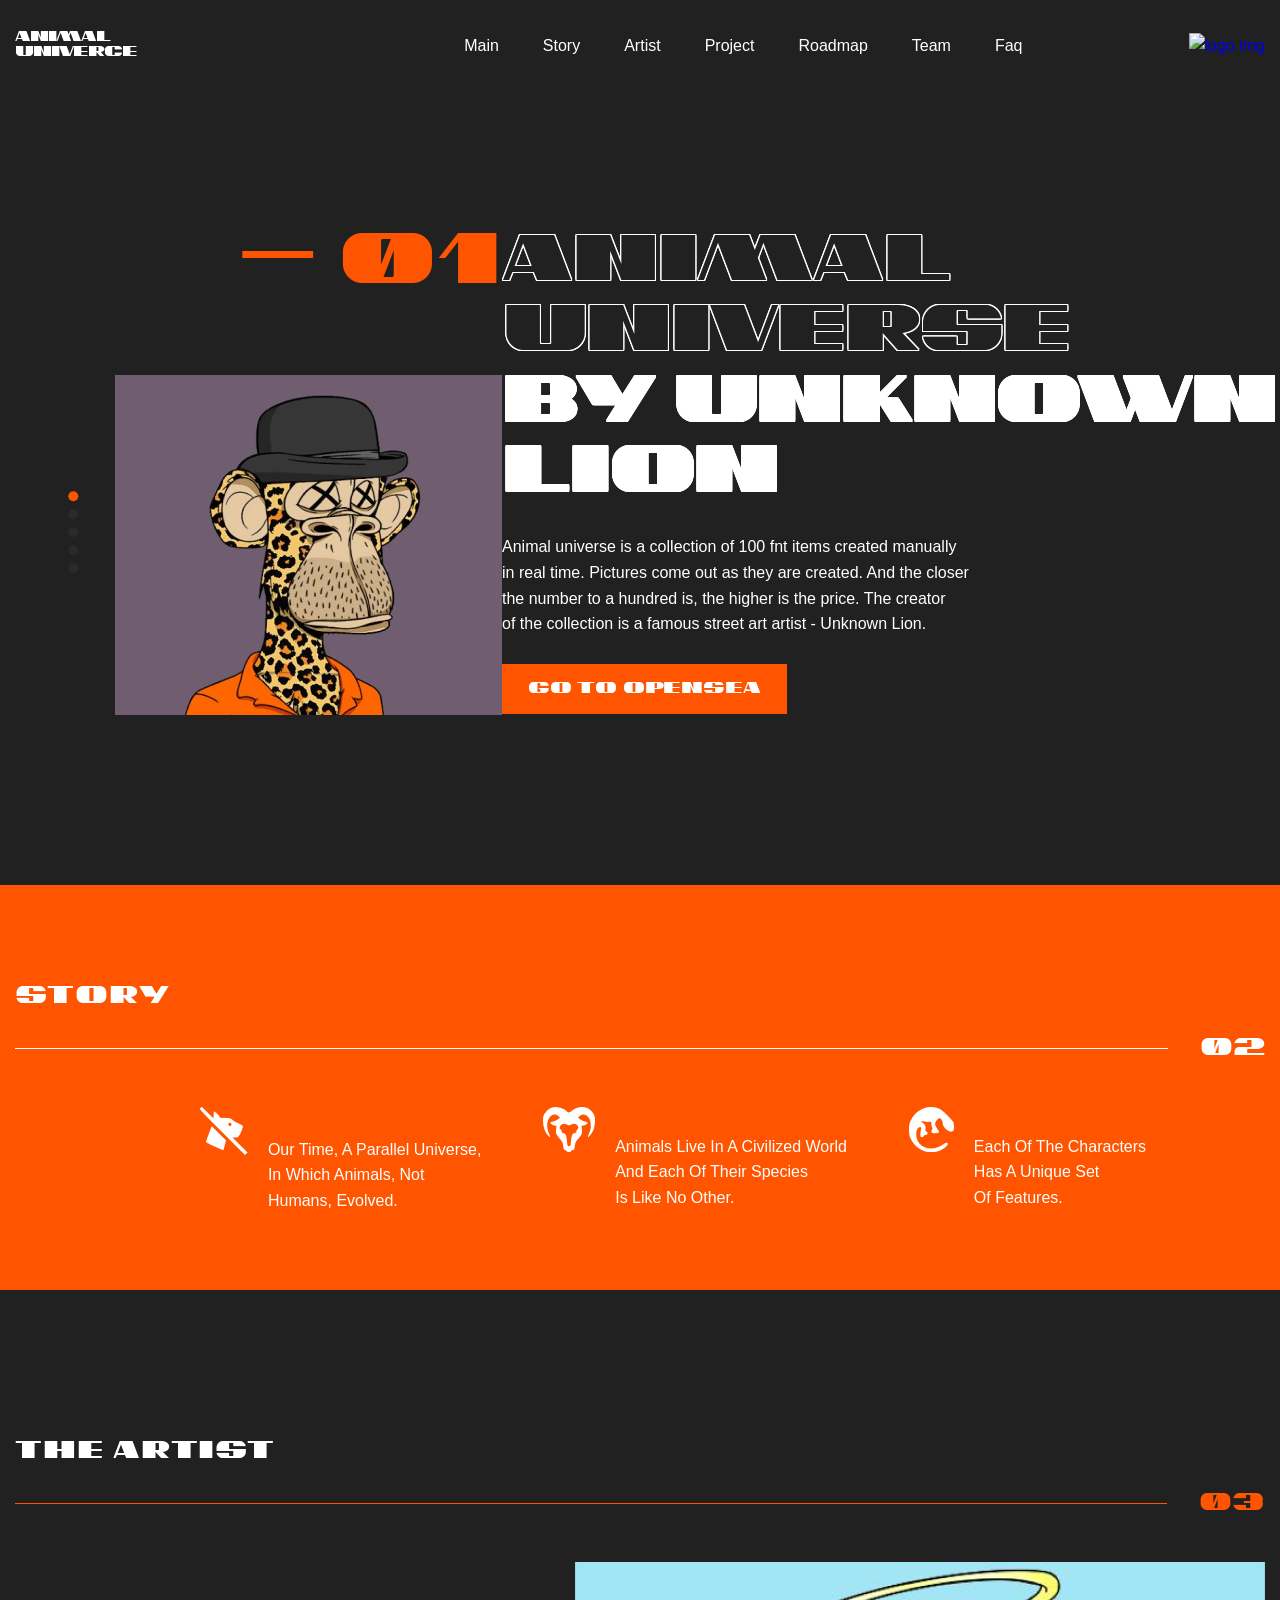
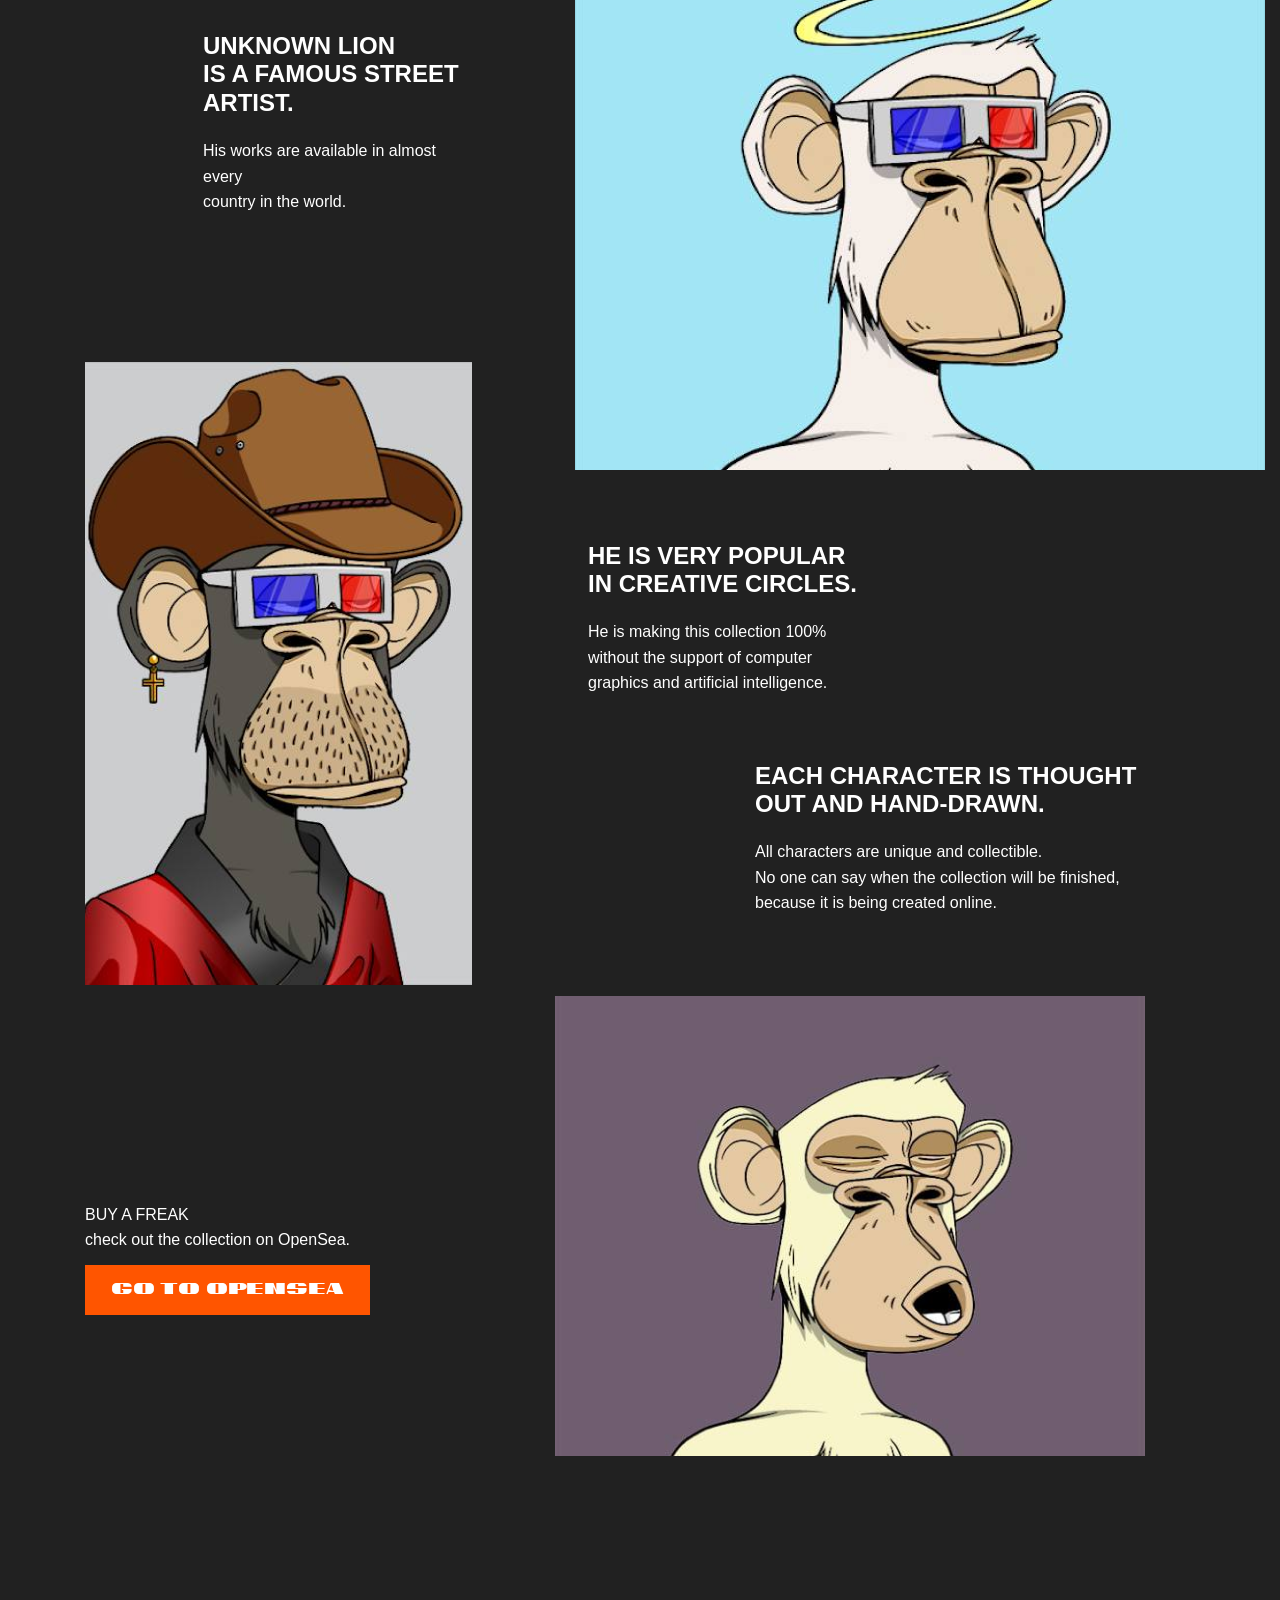
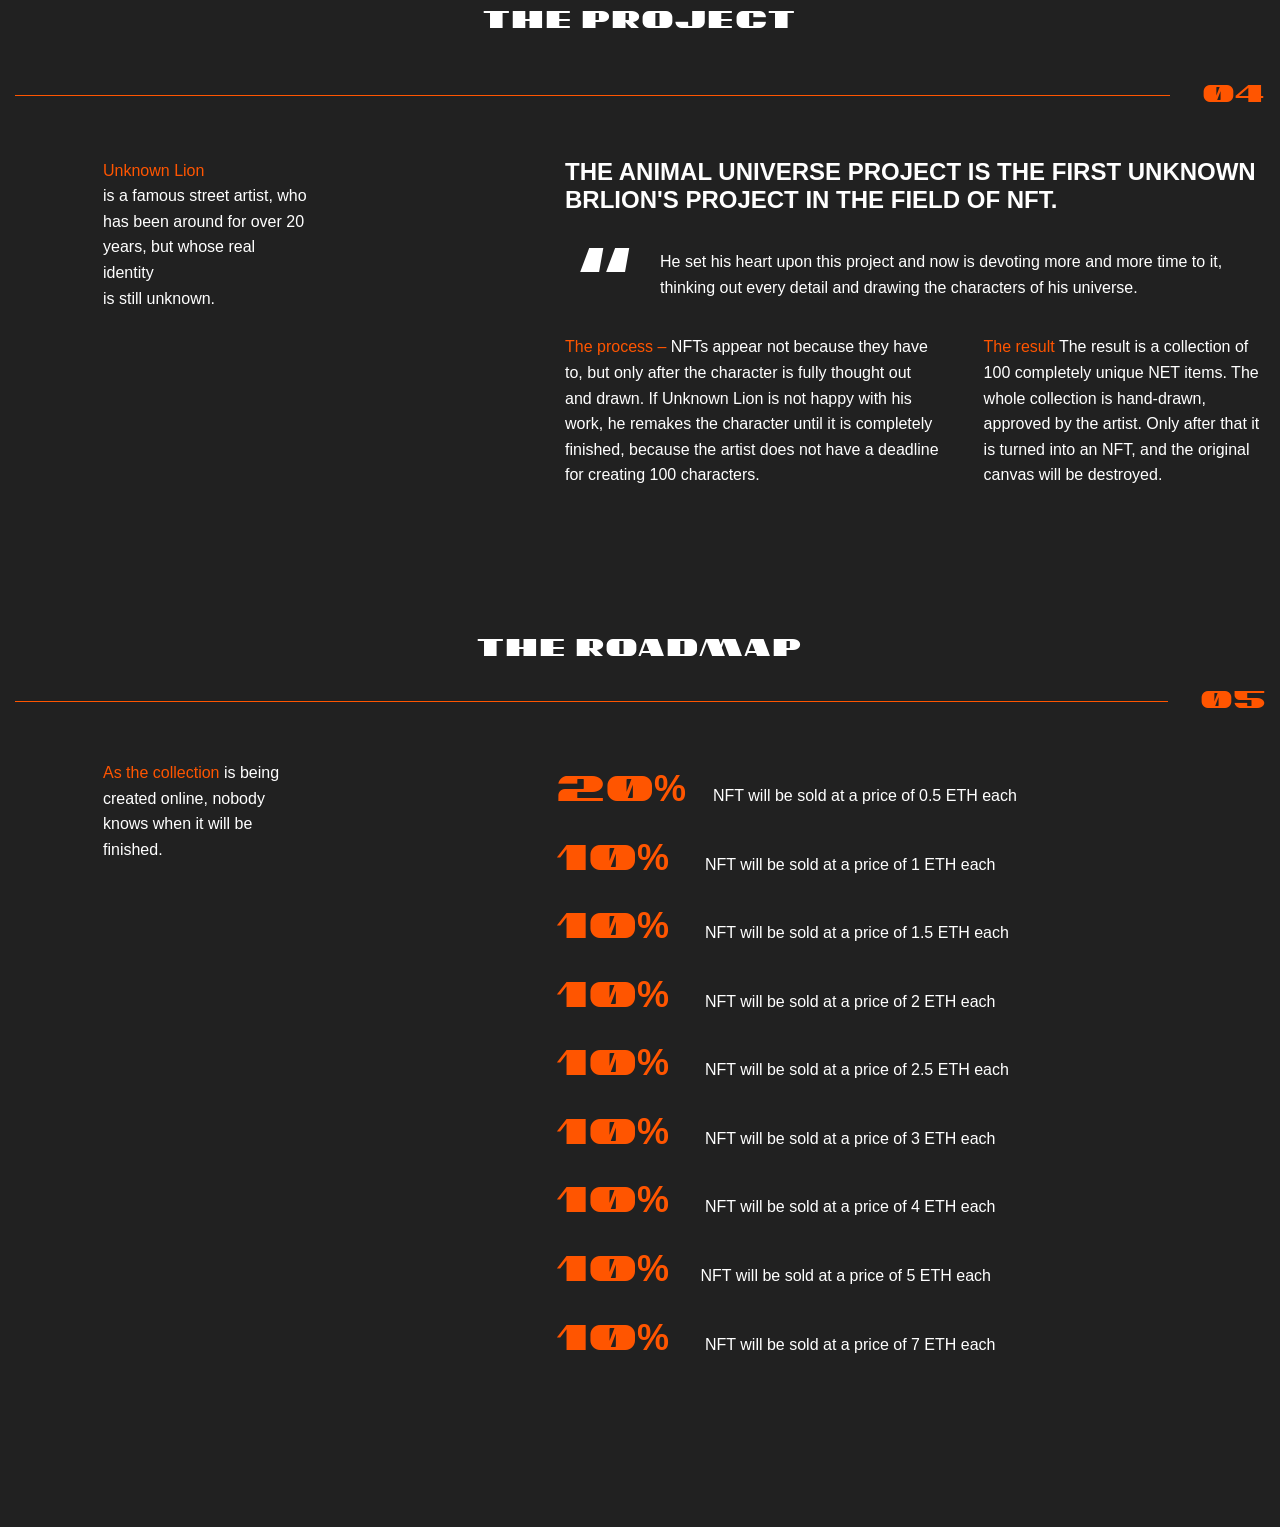
==== app/index.html @ f64c15e9 "сделал пару секций без адаптива" ====
<!DOCTYPE html>
<html lang="en">

<head>
    <meta charset="UTF-8">
    <meta http-equiv="X-UA-Compatible" content="IE=edge">
    <meta name="viewport" content="width=device-width, initial-scale=1.0">
    <title>Animal Universe</title>
    <link rel="stylesheet" href="css/style.min.css">
</head>

<body>
    <div class="header">
        <div class="container">
            <div class="header__top">
                <a class="header__logo" href="#">
                    <h3 class="header__logo-title">
                        animal <br>
                        univerce
                    </h3>
                </a>
                <nav class="header__menu menu">
                    <ul class="menu__list">
                        <li class="menu__item">
                            <a class="menu__link" href="#">
                                main
                            </a>
                        </li>
                        <li class="menu__item">
                            <a class="menu__link" href="#">
                                story
                            </a>
                        </li>
                        <li class="menu__item">
                            <a class="menu__link" href="#">
                                artist
                            </a>
                        </li>
                        <li class="menu__item">
                            <a class="menu__link" href="#">
                                project
                            </a>
                        </li>
                        <li class="menu__item">
                            <a class="menu__link" href="#">
                                roadmap
                            </a>
                        </li>
                        <li class="menu__item">
                            <a class="menu__link" href="#">
                                team
                            </a>
                        </li>
                        <li class="menu__item">
                            <a class="menu__link" href="#">
                                faq
                            </a>
                        </li>
                    </ul>
                    <a class="menu__logo-link" href="#">
                        <img class="menu__logo-img" src="images/header/logo.svg" alt="logo img">
                    </a>
                </nav>
            </div>
            <div class="header__content">
                <div class="header__slider">
                    <h2 class="header__slider-title">
                        — 01
                    </h2>
                    <div class="slider swiper">
                        <div class="swiper-wrapper">
                            <div class="slider__item swiper-slide">
                                <img class="slider__photo" src="images/header/1.png" alt="slider photo">
                            </div>
                            <div class="slider__item swiper-slide">
                                <img class="slider__photo" src="images/header/1.png" alt="slider photo">
                            </div>
                            <div class="slider__item swiper-slide">
                                <img class="slider__photo" src="images/header/1.png" alt="slider photo">
                            </div>
                            <div class="slider__item swiper-slide">
                                <img class="slider__photo" src="images/header/1.png" alt="slider photo">
                            </div>
                            <div class="slider__item swiper-slide">
                                <img class="slider__photo" src="images/header/1.png" alt="slider photo">
                            </div>
                        </div>
                        <div class="swiper-pagination"></div>
                    </div>
                </div>
                <div class="header__info">
                    <h1 class="header__title">
                        Animal <br> Universe
                        <span>
                            by Unknown <br> Lion
                        </span>
                    </h1>
                    <p class="header__text">
                        Animal universe is a collection of 100 fnt items created manually <br>
                        in real time. Pictures come out as they are created. And the closer <br> the number to a hundred
                        is,
                        the higher is the price. The creator <br>
                        of the collection is a famous street art artist - Unknown Lion.
                    </p>
                    <a class="header__info-link" href="#">
                        go to opensea
                    </a>
                </div>
            </div>
        </div>
    </div>
    <div class="story">
        <div class="container">
            <h3 class="story__title">
                story
            </h3>
            <div class="story__number">
                <div class="story__number-line"></div>
                <div class="story__number-symbol">
                    02
                </div>
            </div>
            <div class="story__items">
                <div class="story__item">
                    <img class="story__img" src="images/story/1.png" alt="story img">
                    <p class="story__text">
                        Our time, a parallel universe, <br> in which animals, not <br> humans, evolved.
                    </p>
                </div>
                <div class="story__item">
                    <img class="story__img" src="images/story/2.png" alt="story img">
                    <p class="story__text">
                        Animals live in a civilized world <br> and each of their species <br>
                        is like no other.

                    </p>
                </div>
                <div class="story__item">
                    <img class="story__img" src="images/story/3.png" alt="story img">
                    <p class="story__text">
                        Each of the characters <br>
                        has a unique set <br>
                        of features.
                    </p>
                </div>
            </div>
        </div>
    </div>
    <section class="artist">
        <div class="container">
            <h3 class="artist__title">
                the artist
            </h3>
            <div class="artist__number">
                <div class="artist__number-line"></div>
                <div class="artist__number-symbol">
                    03
                </div>
            </div>
            <div class="artist__content">
                <div class="artist__content-top">
                    <div class="artist__text-wrap">
                        <h4 class="artist__content-title">
                            Unknown Lion <br>
                            is a famous street <br> artist.
                        </h4>
                        <p class="artist__content-text">
                            His works are available in almost every <br> country in the world.
                        </p>
                    </div>
                    <img class="artist__img" src="images/artist/1.png" alt="artist img">
                </div>
                <div class="artist__content-center">
                    <img class="artist__img" src="images/artist/2.png" alt="artist img">
                    <div class="artist__text-wrap center-wrap">
                        <h4 class="artist__content-title center-title">
                            He is very popular <br>
                            in creative circles.
                        </h4>
                        <p class="artist__content-text">
                            He is making this collection 100% <br>
                            without the support of computer <br>
                            graphics and artificial intelligence.
                        </p>
                    </div>
                </div>
                <div class="artist__content-bottom">
                    <div class="artist__text-wrap bottom-wrap">
                        <h4 class="artist__content-title">
                            Each character is thought <br>
                            out and hand-drawn.
                        </h4>
                        <p class="artist__content-text">
                            All characters are unique and collectible. <br>
                            No one can say when the collection will be finished, <br> because it is being created
                            online.
                        </p>
                    </div>
                    <img class="artist__img" src="images/artist/3.png" alt="artist img">
                </div>
                <div class="artist__link-box link-box">
                    <p class="link-box__text">
                        BUY A FREAK <br>
                        check out the collection on OpenSea.
                    </p>
                    <a class="link-box__link" href="#">
                        go to opensea
                    </a>
                </div>
            </div>
        </div>
    </section>
    <section class="project">
        <div class="container">
            <h3 class="artist__title project__title">
                the project
            </h3>
            <div class="artist__number">
                <div class="artist__number-line"></div>
                <div class="artist__number-symbol">
                    04
                </div>
            </div>
            <div class="project__wrapper">
                <div class="project__descr">
                    <span>
                        Unknown Lion
                    </span>
                    is a famous street artist, who <br> has been around for over 20 <br> years, but whose real identity
                    <br> is still
                    unknown.
                </div>
                <div class="project__content">
                    <h4 class="project__content-title">
                        The Animal Universe project is the first Unknown <br> brLion's project in the field of NFT.
                    </h4>
                    <p class="project__content-text">
                        He set his heart upon this project and now is devoting more and more time to it,
                        thinking out every detail and drawing the characters of his universe.
                    </p>
                    <div class="project__content-box descr-box">
                        <p class="descr-box__text">
                            <span>The process –</span>
                            NFTs appear not because they have to, but only after the character is fully
                            thought out and drawn. If Unknown Lion is not happy with his work, he remakes the character
                            until it is completely finished, because the artist does not have
                            a deadline for creating 100 characters.
                        </p>
                        <p class="descr-box__text">
                            <span>The result</span>
                            The result is a collection of 100 completely unique NET items. The whole collection is
                            hand-drawn, approved by the artist. Only after that it is turned into an NFT, and the
                            original canvas will be destroyed.
                        </p>
                    </div>
                </div>
            </div>
        </div>
    </section>
    <section class="roadmap">
        <div class="container">
            <h3 class="artist__title roadmap__title">
                the roadmap
            </h3>
            <div class="artist__number">
                <div class="artist__number-line"></div>
                <div class="artist__number-symbol">
                    05
                </div>
            </div>
            <div class="roadmap__wrapper">
                <p class="roadmap__descr">
                    <span>As the collection</span>
                    is being created online, nobody knows when it will be finished.
                </p>
                <ul class="roadmap__list">
                    <li class="roadmap__item">
                        <span class="hov">The last &nbsp;&nbsp;</span> 20% &nbsp; <span class="roadmap__item-span">
                            NFT will be sold at a price of 0.5 ETH each
                        </span>
                    </li>
                    <li class="roadmap__item">
                        <span class="hov">The last &nbsp;&nbsp;</span> 10% &nbsp;&nbsp; <span class="roadmap__item-span">
                            NFT will be sold at a price of 1 ETH each
                        </span>
                    </li>
                    <li class="roadmap__item">
                        <span class="hov">The last &nbsp;&nbsp;</span> 10% &nbsp;&nbsp; <span class="roadmap__item-span">
                            NFT will be sold at a price of 1.5 ETH each
                        </span>
                    </li>
                    <li class="roadmap__item">
                        <span class="hov">The last &nbsp;&nbsp;</span> 10% &nbsp;&nbsp; <span class="roadmap__item-span">
                            NFT will be sold at a price of 2 ETH each
                        </span>
                    </li>
                    <li class="roadmap__item">
                        <span class="hov">The last &nbsp;&nbsp;</span> 10% &nbsp;&nbsp; <span class="roadmap__item-span">
                            NFT will be sold at a price of 2.5 ETH each
                        </span>
                    </li>
                    <li class="roadmap__item">
                        <span class="hov">The last &nbsp;&nbsp;</span> 10% &nbsp;&nbsp; <span class="roadmap__item-span">
                            NFT will be sold at a price of 3 ETH each
                        </span>
                    </li>
                    <li class="roadmap__item">
                        <span class="hov">The last &nbsp;&nbsp;</span> 10% &nbsp;&nbsp; <span class="roadmap__item-span">
                            NFT will be sold at a price of 4 ETH each
                        </span>
                    </li>
                    <li class="roadmap__item">
                        <span class="hov">The last &nbsp;&nbsp;</span> 10% &nbsp;&nbsp;<span class="roadmap__item-span">
                            NFT will be sold at a price of 5 ETH each
                        </span>
                    </li>
                    <li class="roadmap__item">
                        <span class="hov">The last &nbsp;&nbsp;</span> 10% &nbsp;&nbsp; <span class="roadmap__item-span">
                            NFT will be sold at a price of 7 ETH each
                        </span>
                    </li>
                </ul>
            </div>
        </div>
    </section>

    <script src="js/main.min.js"></script>
</body>

</html>
---- app/css/style.min.css ----
@font-face{font-family:"Poppins-Regular",sans-serif;font-weight:400;font-style:normal;src:local("Poppins-Regular"),url("../fonts/Poppins-Regular.woff2") format("woff2");font-display:swap}@font-face{font-family:"Poppins-Black",sans-serif;font-weight:900;font-style:normal;src:local("Poppins-Black"),url("../fonts/Poppins-Black.woff2") format("woff2");font-display:swap}@font-face{font-family:"Poppins-Bold",sans-serif;font-weight:700;font-style:normal;src:local("Poppins-Bold"),url("../fonts/Poppins-Bold.woff2") format("woff2");font-display:swap}@font-face{font-family:"Poppins-SemiBold",sans-serif;font-weight:600;font-style:normal;src:local("Poppins-SemiBold"),url("../fonts/Poppins-SemiBold.woff2") format("woff2");font-display:swap}@font-face{font-family:"OTFGlusp-Bold";font-weight:700;font-style:normal;src:local("OTFGlusp-Bold"),url("../fonts/OTFGlusp-Bold.woff2") format("woff2");font-display:swap}@font-face{font-family:"TitilliumWeb-Regular",sans-serif;font-weight:400;font-style:normal;src:local("TitilliumWeb-Regular"),url("../fonts/TitilliumWeb-Regular.woff2") format("woff2");font-display:swap}@font-face{font-family:"TitilliumWeb-SemiBold",sans-serif;font-weight:600;font-style:normal;src:local("TitilliumWeb-SemiBold"),url("../fonts/TitilliumWeb-SemiBold.woff2") format("woff2");font-display:swap}html{-webkit-box-sizing:border-box;box-sizing:border-box}*,*::after,*::before{-webkit-box-sizing:inherit;box-sizing:inherit}ul[class],ol[class]{padding:0}body,h1,h2,h3,h4,h5,h6,p,ul[class],ol[class],li,figure,figcaption,blockquote,dl,dd{margin:0}ul[class]{list-style:none}img{max-width:100%;display:block}input,button,textarea,select{font:inherit}a{text-decoration:none}.roadmap .hov,.roadmap__item-span,body{font-family:"Poppins-Regular",sans-serif;font-weight:400}.project__content-title,.artist__content-title{font-family:"Poppins-Bold",sans-serif;font-weight:700}.roadmap__item,.project__content-text::before,.artist .link-box__link,.artist__number-symbol,.artist__title,.story__number-symbol,.story__title,.header__info-link,.header__title,.header__slider-title,.header__logo-title{font-family:"OTFGlusp-Bold",sans-serif;font-weight:700}html,body{height:100%}body{color:#fff;font-size:16px;line-height:160%;display:-webkit-box;display:-ms-flexbox;display:flex;-webkit-box-orient:vertical;-webkit-box-direction:normal;-ms-flex-direction:column;flex-direction:column;background:#212121}.container{max-width:1430px;margin:0 auto;padding:0 15px}a{-ms-flex-negative:0;flex-shrink:0}@font-face{font-family:"swiper-icons";src:url("data:application/font-woff;charset=utf-8;base64, [base64]//wADZ2x5ZgAAAywAAADMAAAD2MHtryVoZWFkAAABbAAAADAAAAA2E2+eoWhoZWEAAAGcAAAAHwAAACQC9gDzaG10eAAAAigAAAAZAAAArgJkABFsb2NhAAAC0AAAAFoAAABaFQAUGG1heHAAAAG8AAAAHwAAACAAcABAbmFtZQAAA/gAAAE5AAACXvFdBwlwb3N0AAAFNAAAAGIAAACE5s74hXjaY2BkYGAAYpf5Hu/j+W2+MnAzMYDAzaX6QjD6/4//Bxj5GA8AuRwMYGkAPywL13jaY2BkYGA88P8Agx4j+/8fQDYfA1AEBWgDAIB2BOoAeNpjYGRgYNBh4GdgYgABEMnIABJzYNADCQAACWgAsQB42mNgYfzCOIGBlYGB0YcxjYGBwR1Kf2WQZGhhYGBiYGVmgAFGBiQQkOaawtDAoMBQxXjg/wEGPcYDDA4wNUA2CCgwsAAAO4EL6gAAeNpj2M0gyAACqxgGNWBkZ2D4/wMA+xkDdgAAAHjaY2BgYGaAYBkGRgYQiAHyGMF8FgYHIM3DwMHABGQrMOgyWDLEM1T9/w8UBfEMgLzE////P/5//f/V/xv+r4eaAAeMbAxwIUYmIMHEgKYAYjUcsDAwsLKxc3BycfPw8jEQA/[base64]/uznmfPFBNODM2K7MTQ45YEAZqGP81AmGGcF3iPqOop0r1SPTaTbVkfUe4HXj97wYE+yNwWYxwWu4v1ugWHgo3S1XdZEVqWM7ET0cfnLGxWfkgR42o2PvWrDMBSFj/IHLaF0zKjRgdiVMwScNRAoWUoH78Y2icB/yIY09An6AH2Bdu/UB+yxopYshQiEvnvu0dURgDt8QeC8PDw7Fpji3fEA4z/PEJ6YOB5hKh4dj3EvXhxPqH/SKUY3rJ7srZ4FZnh1PMAtPhwP6fl2PMJMPDgeQ4rY8YT6Gzao0eAEA409DuggmTnFnOcSCiEiLMgxCiTI6Cq5DZUd3Qmp10vO0LaLTd2cjN4fOumlc7lUYbSQcZFkutRG7g6JKZKy0RmdLY680CDnEJ+UMkpFFe1RN7nxdVpXrC4aTtnaurOnYercZg2YVmLN/d/gczfEimrE/fs/bOuq29Zmn8tloORaXgZgGa78yO9/cnXm2BpaGvq25Dv9S4E9+5SIc9PqupJKhYFSSl47+Qcr1mYNAAAAeNptw0cKwkAAAMDZJA8Q7OUJvkLsPfZ6zFVERPy8qHh2YER+3i/BP83vIBLLySsoKimrqKqpa2hp6+jq6RsYGhmbmJqZSy0sraxtbO3sHRydnEMU4uR6yx7JJXveP7WrDycAAAAAAAH//wACeNpjYGRgYOABYhkgZgJCZgZNBkYGLQZtIJsFLMYAAAw3ALgAeNolizEKgDAQBCchRbC2sFER0YD6qVQiBCv/H9ezGI6Z5XBAw8CBK/m5iQQVauVbXLnOrMZv2oLdKFa8Pjuru2hJzGabmOSLzNMzvutpB3N42mNgZGBg4GKQYzBhYMxJLMlj4GBgAYow/P/PAJJhLM6sSoWKfWCAAwDAjgbRAAB42mNgYGBkAIIbCZo5IPrmUn0hGA0AO8EFTQAA");font-weight:400;font-style:normal}:root{--swiper-theme-color: #007aff}.swiper{margin-left:auto;margin-right:auto;position:relative;overflow:hidden;list-style:none;padding:0;z-index:1}.swiper-vertical>.swiper-wrapper{-webkit-box-orient:vertical;-webkit-box-direction:normal;-ms-flex-direction:column;flex-direction:column}.swiper-wrapper{position:relative;width:100%;height:100%;z-index:1;display:-webkit-box;display:-ms-flexbox;display:flex;-webkit-transition-property:-webkit-transform;transition-property:-webkit-transform;-o-transition-property:transform;transition-property:transform;transition-property:transform, -webkit-transform;-webkit-box-sizing:content-box;box-sizing:content-box}.swiper-android .swiper-slide,.swiper-wrapper{-webkit-transform:translate3d(0px, 0, 0);transform:translate3d(0px, 0, 0)}.swiper-pointer-events{-ms-touch-action:pan-y;touch-action:pan-y}.swiper-pointer-events.swiper-vertical{-ms-touch-action:pan-x;touch-action:pan-x}.swiper-slide{-ms-flex-negative:0;flex-shrink:0;width:100%;height:100%;position:relative;-webkit-transition-property:-webkit-transform;transition-property:-webkit-transform;-o-transition-property:transform;transition-property:transform;transition-property:transform, -webkit-transform}.swiper-slide-invisible-blank{visibility:hidden}.swiper-autoheight,.swiper-autoheight .swiper-slide{height:auto}.swiper-autoheight .swiper-wrapper{-webkit-box-align:start;-ms-flex-align:start;align-items:flex-start;-webkit-transition-property:height,-webkit-transform;transition-property:height,-webkit-transform;-o-transition-property:transform,height;transition-property:transform,height;transition-property:transform,height,-webkit-transform}.swiper-backface-hidden .swiper-slide{-webkit-transform:translateZ(0);transform:translateZ(0);-webkit-backface-visibility:hidden;backface-visibility:hidden}.swiper-3d,.swiper-3d.swiper-css-mode .swiper-wrapper{-webkit-perspective:1200px;perspective:1200px}.swiper-3d .swiper-wrapper,.swiper-3d .swiper-slide,.swiper-3d .swiper-slide-shadow,.swiper-3d .swiper-slide-shadow-left,.swiper-3d .swiper-slide-shadow-right,.swiper-3d .swiper-slide-shadow-top,.swiper-3d .swiper-slide-shadow-bottom,.swiper-3d .swiper-cube-shadow{-webkit-transform-style:preserve-3d;transform-style:preserve-3d}.swiper-3d .swiper-slide-shadow,.swiper-3d .swiper-slide-shadow-left,.swiper-3d .swiper-slide-shadow-right,.swiper-3d .swiper-slide-shadow-top,.swiper-3d .swiper-slide-shadow-bottom{position:absolute;left:0;top:0;width:100%;height:100%;pointer-events:none;z-index:10}.swiper-3d .swiper-slide-shadow{background:rgba(0, 0, 0, 0.15)}.swiper-3d .swiper-slide-shadow-left{background-image:-webkit-gradient(linear, right top, left top, from(rgba(0, 0, 0, 0.5)), to(rgba(0, 0, 0, 0)));background-image:-o-linear-gradient(right, rgba(0, 0, 0, 0.5), rgba(0, 0, 0, 0));background-image:linear-gradient(to left, rgba(0, 0, 0, 0.5), rgba(0, 0, 0, 0))}.swiper-3d .swiper-slide-shadow-right{background-image:-webkit-gradient(linear, left top, right top, from(rgba(0, 0, 0, 0.5)), to(rgba(0, 0, 0, 0)));background-image:-o-linear-gradient(left, rgba(0, 0, 0, 0.5), rgba(0, 0, 0, 0));background-image:linear-gradient(to right, rgba(0, 0, 0, 0.5), rgba(0, 0, 0, 0))}.swiper-3d .swiper-slide-shadow-top{background-image:-webkit-gradient(linear, left bottom, left top, from(rgba(0, 0, 0, 0.5)), to(rgba(0, 0, 0, 0)));background-image:-o-linear-gradient(bottom, rgba(0, 0, 0, 0.5), rgba(0, 0, 0, 0));background-image:linear-gradient(to top, rgba(0, 0, 0, 0.5), rgba(0, 0, 0, 0))}.swiper-3d .swiper-slide-shadow-bottom{background-image:-webkit-gradient(linear, left top, left bottom, from(rgba(0, 0, 0, 0.5)), to(rgba(0, 0, 0, 0)));background-image:-o-linear-gradient(top, rgba(0, 0, 0, 0.5), rgba(0, 0, 0, 0));background-image:linear-gradient(to bottom, rgba(0, 0, 0, 0.5), rgba(0, 0, 0, 0))}.swiper-css-mode>.swiper-wrapper{overflow:auto;scrollbar-width:none;-ms-overflow-style:none}.swiper-css-mode>.swiper-wrapper::-webkit-scrollbar{display:none}.swiper-css-mode>.swiper-wrapper>.swiper-slide{scroll-snap-align:start start}.swiper-horizontal.swiper-css-mode>.swiper-wrapper{-ms-scroll-snap-type:x mandatory;scroll-snap-type:x mandatory}.swiper-vertical.swiper-css-mode>.swiper-wrapper{-ms-scroll-snap-type:y mandatory;scroll-snap-type:y mandatory}.swiper-centered>.swiper-wrapper::before{content:"";-ms-flex-negative:0;flex-shrink:0;-webkit-box-ordinal-group:10000;-ms-flex-order:9999;order:9999}.swiper-centered.swiper-horizontal>.swiper-wrapper>.swiper-slide:first-child{-webkit-margin-start:var(--swiper-centered-offset-before);margin-inline-start:var(--swiper-centered-offset-before)}.swiper-centered.swiper-horizontal>.swiper-wrapper::before{height:100%;min-height:1px;width:var(--swiper-centered-offset-after)}.swiper-centered.swiper-vertical>.swiper-wrapper>.swiper-slide:first-child{-webkit-margin-before:var(--swiper-centered-offset-before);margin-block-start:var(--swiper-centered-offset-before)}.swiper-centered.swiper-vertical>.swiper-wrapper::before{width:100%;min-width:1px;height:var(--swiper-centered-offset-after)}.swiper-centered>.swiper-wrapper>.swiper-slide{scroll-snap-align:center center}.swiper-virtual .swiper-slide{-webkit-backface-visibility:hidden;-webkit-transform:translateZ(0);transform:translateZ(0)}.swiper-virtual.swiper-css-mode .swiper-wrapper::after{content:"";position:absolute;left:0;top:0;pointer-events:none}.swiper-virtual.swiper-css-mode.swiper-horizontal .swiper-wrapper::after{height:1px;width:var(--swiper-virtual-size)}.swiper-virtual.swiper-css-mode.swiper-vertical .swiper-wrapper::after{width:1px;height:var(--swiper-virtual-size)}:root{--swiper-navigation-size: 44px}.swiper-button-prev,.swiper-button-next{position:absolute;top:50%;width:calc(var(--swiper-navigation-size)/44*27);height:var(--swiper-navigation-size);margin-top:calc(0px - var(--swiper-navigation-size)/2);z-index:10;cursor:pointer;display:-webkit-box;display:-ms-flexbox;display:flex;-webkit-box-align:center;-ms-flex-align:center;align-items:center;-webkit-box-pack:center;-ms-flex-pack:center;justify-content:center;color:var(--swiper-navigation-color, var(--swiper-theme-color))}.swiper-button-prev.swiper-button-disabled,.swiper-button-next.swiper-button-disabled{opacity:.35;cursor:auto;pointer-events:none}.swiper-button-prev.swiper-button-hidden,.swiper-button-next.swiper-button-hidden{opacity:0;cursor:auto;pointer-events:none}.swiper-navigation-disabled .swiper-button-prev,.swiper-navigation-disabled .swiper-button-next{display:none !important}.swiper-button-prev:after,.swiper-button-next:after{font-family:swiper-icons;font-size:var(--swiper-navigation-size);text-transform:none !important;letter-spacing:0;font-variant:initial;line-height:1}.swiper-button-prev,.swiper-rtl .swiper-button-next{left:10px;right:auto}.swiper-button-prev:after,.swiper-rtl .swiper-button-next:after{content:"prev"}.swiper-button-next,.swiper-rtl .swiper-button-prev{right:10px;left:auto}.swiper-button-next:after,.swiper-rtl .swiper-button-prev:after{content:"next"}.swiper-button-lock{display:none}.swiper-pagination{position:absolute;text-align:center;-webkit-transition:300ms opacity;-o-transition:300ms opacity;transition:300ms opacity;-webkit-transform:translate3d(0, 0, 0);transform:translate3d(0, 0, 0);z-index:10}.swiper-pagination.swiper-pagination-hidden{opacity:0}.swiper-pagination-disabled>.swiper-pagination,.swiper-pagination.swiper-pagination-disabled{display:none !important}.swiper-pagination-fraction,.swiper-pagination-custom,.swiper-horizontal>.swiper-pagination-bullets,.swiper-pagination-bullets.swiper-pagination-horizontal{bottom:10px;left:0;width:100%}.swiper-pagination-bullets-dynamic{overflow:hidden;font-size:0}.swiper-pagination-bullets-dynamic .swiper-pagination-bullet{-webkit-transform:scale(0.33);-ms-transform:scale(0.33);transform:scale(0.33);position:relative}.swiper-pagination-bullets-dynamic .swiper-pagination-bullet-active{-webkit-transform:scale(1);-ms-transform:scale(1);transform:scale(1)}.swiper-pagination-bullets-dynamic .swiper-pagination-bullet-active-main{-webkit-transform:scale(1);-ms-transform:scale(1);transform:scale(1)}.swiper-pagination-bullets-dynamic .swiper-pagination-bullet-active-prev{-webkit-transform:scale(0.66);-ms-transform:scale(0.66);transform:scale(0.66)}.swiper-pagination-bullets-dynamic .swiper-pagination-bullet-active-prev-prev{-webkit-transform:scale(0.33);-ms-transform:scale(0.33);transform:scale(0.33)}.swiper-pagination-bullets-dynamic .swiper-pagination-bullet-active-next{-webkit-transform:scale(0.66);-ms-transform:scale(0.66);transform:scale(0.66)}.swiper-pagination-bullets-dynamic .swiper-pagination-bullet-active-next-next{-webkit-transform:scale(0.33);-ms-transform:scale(0.33);transform:scale(0.33)}.swiper-pagination-bullet{width:var(--swiper-pagination-bullet-width, var(--swiper-pagination-bullet-size, 8px));height:var(--swiper-pagination-bullet-height, var(--swiper-pagination-bullet-size, 8px));display:inline-block;border-radius:50%;background:var(--swiper-pagination-bullet-inactive-color, #000);opacity:var(--swiper-pagination-bullet-inactive-opacity, 0.2)}button.swiper-pagination-bullet{border:none;margin:0;padding:0;-webkit-box-shadow:none;box-shadow:none;-webkit-appearance:none;-moz-appearance:none;appearance:none}.swiper-pagination-clickable .swiper-pagination-bullet{cursor:pointer}.swiper-pagination-bullet:only-child{display:none !important}.swiper-pagination-bullet-active{opacity:var(--swiper-pagination-bullet-opacity, 1);background:var(--swiper-pagination-color, var(--swiper-theme-color))}.swiper-vertical>.swiper-pagination-bullets,.swiper-pagination-vertical.swiper-pagination-bullets{right:10px;top:50%;-webkit-transform:translate3d(0px, -50%, 0);transform:translate3d(0px, -50%, 0)}.swiper-vertical>.swiper-pagination-bullets .swiper-pagination-bullet,.swiper-pagination-vertical.swiper-pagination-bullets .swiper-pagination-bullet{margin:var(--swiper-pagination-bullet-vertical-gap, 6px) 0;display:block}.swiper-vertical>.swiper-pagination-bullets.swiper-pagination-bullets-dynamic,.swiper-pagination-vertical.swiper-pagination-bullets.swiper-pagination-bullets-dynamic{top:50%;-webkit-transform:translateY(-50%);-ms-transform:translateY(-50%);transform:translateY(-50%);width:8px}.swiper-vertical>.swiper-pagination-bullets.swiper-pagination-bullets-dynamic .swiper-pagination-bullet,.swiper-pagination-vertical.swiper-pagination-bullets.swiper-pagination-bullets-dynamic .swiper-pagination-bullet{display:inline-block;-webkit-transition:200ms top,200ms -webkit-transform;transition:200ms top,200ms -webkit-transform;-o-transition:200ms transform,200ms top;transition:200ms transform,200ms top;transition:200ms transform,200ms top,200ms -webkit-transform}.swiper-horizontal>.swiper-pagination-bullets .swiper-pagination-bullet,.swiper-pagination-horizontal.swiper-pagination-bullets .swiper-pagination-bullet{margin:0 var(--swiper-pagination-bullet-horizontal-gap, 4px)}.swiper-horizontal>.swiper-pagination-bullets.swiper-pagination-bullets-dynamic,.swiper-pagination-horizontal.swiper-pagination-bullets.swiper-pagination-bullets-dynamic{left:50%;-webkit-transform:translateX(-50%);-ms-transform:translateX(-50%);transform:translateX(-50%);white-space:nowrap}.swiper-horizontal>.swiper-pagination-bullets.swiper-pagination-bullets-dynamic .swiper-pagination-bullet,.swiper-pagination-horizontal.swiper-pagination-bullets.swiper-pagination-bullets-dynamic .swiper-pagination-bullet{-webkit-transition:200ms left,200ms -webkit-transform;transition:200ms left,200ms -webkit-transform;-o-transition:200ms transform,200ms left;transition:200ms transform,200ms left;transition:200ms transform,200ms left,200ms -webkit-transform}.swiper-horizontal.swiper-rtl>.swiper-pagination-bullets-dynamic .swiper-pagination-bullet{-webkit-transition:200ms right,200ms -webkit-transform;transition:200ms right,200ms -webkit-transform;-o-transition:200ms transform,200ms right;transition:200ms transform,200ms right;transition:200ms transform,200ms right,200ms -webkit-transform}.swiper-pagination-progressbar{background:rgba(0, 0, 0, 0.25);position:absolute}.swiper-pagination-progressbar .swiper-pagination-progressbar-fill{background:var(--swiper-pagination-color, var(--swiper-theme-color));position:absolute;left:0;top:0;width:100%;height:100%;-webkit-transform:scale(0);-ms-transform:scale(0);transform:scale(0);-webkit-transform-origin:left top;-ms-transform-origin:left top;transform-origin:left top}.swiper-rtl .swiper-pagination-progressbar .swiper-pagination-progressbar-fill{-webkit-transform-origin:right top;-ms-transform-origin:right top;transform-origin:right top}.swiper-horizontal>.swiper-pagination-progressbar,.swiper-pagination-progressbar.swiper-pagination-horizontal,.swiper-vertical>.swiper-pagination-progressbar.swiper-pagination-progressbar-opposite,.swiper-pagination-progressbar.swiper-pagination-vertical.swiper-pagination-progressbar-opposite{width:100%;height:4px;left:0;top:0}.swiper-vertical>.swiper-pagination-progressbar,.swiper-pagination-progressbar.swiper-pagination-vertical,.swiper-horizontal>.swiper-pagination-progressbar.swiper-pagination-progressbar-opposite,.swiper-pagination-progressbar.swiper-pagination-horizontal.swiper-pagination-progressbar-opposite{width:4px;height:100%;left:0;top:0}.swiper-pagination-lock{display:none}.swiper-scrollbar{border-radius:10px;position:relative;-ms-touch-action:none;background:rgba(0, 0, 0, 0.1)}.swiper-scrollbar-disabled>.swiper-scrollbar,.swiper-scrollbar.swiper-scrollbar-disabled{display:none !important}.swiper-horizontal>.swiper-scrollbar,.swiper-scrollbar.swiper-scrollbar-horizontal{position:absolute;left:1%;bottom:3px;z-index:50;height:5px;width:98%}.swiper-vertical>.swiper-scrollbar,.swiper-scrollbar.swiper-scrollbar-vertical{position:absolute;right:3px;top:1%;z-index:50;width:5px;height:98%}.swiper-scrollbar-drag{height:100%;width:100%;position:relative;background:rgba(0, 0, 0, 0.5);border-radius:10px;left:0;top:0}.swiper-scrollbar-cursor-drag{cursor:move}.swiper-scrollbar-lock{display:none}.swiper-zoom-container{width:100%;height:100%;display:-webkit-box;display:-ms-flexbox;display:flex;-webkit-box-pack:center;-ms-flex-pack:center;justify-content:center;-webkit-box-align:center;-ms-flex-align:center;align-items:center;text-align:center}.swiper-zoom-container>img,.swiper-zoom-container>svg,.swiper-zoom-container>canvas{max-width:100%;max-height:100%;-o-object-fit:contain;object-fit:contain}.swiper-slide-zoomed{cursor:move}.swiper-lazy-preloader{width:42px;height:42px;position:absolute;left:50%;top:50%;margin-left:-21px;margin-top:-21px;z-index:10;-webkit-transform-origin:50%;-ms-transform-origin:50%;transform-origin:50%;-webkit-box-sizing:border-box;box-sizing:border-box;border:4px solid var(--swiper-preloader-color, var(--swiper-theme-color));border-radius:50%;border-top-color:transparent}.swiper:not(.swiper-watch-progress) .swiper-lazy-preloader,.swiper-watch-progress .swiper-slide-visible .swiper-lazy-preloader{-webkit-animation:swiper-preloader-spin 1s infinite linear;animation:swiper-preloader-spin 1s infinite linear}.swiper-lazy-preloader-white{--swiper-preloader-color: #fff}.swiper-lazy-preloader-black{--swiper-preloader-color: #000}@-webkit-keyframes swiper-preloader-spin{0%{-webkit-transform:rotate(0deg);transform:rotate(0deg)}100%{-webkit-transform:rotate(360deg);transform:rotate(360deg)}}@keyframes swiper-preloader-spin{0%{-webkit-transform:rotate(0deg);transform:rotate(0deg)}100%{-webkit-transform:rotate(360deg);transform:rotate(360deg)}}.swiper .swiper-notification{position:absolute;left:0;top:0;pointer-events:none;opacity:0;z-index:-1000}.swiper-free-mode>.swiper-wrapper{-webkit-transition-timing-function:ease-out;-o-transition-timing-function:ease-out;transition-timing-function:ease-out;margin:0 auto}.swiper-grid>.swiper-wrapper{-ms-flex-wrap:wrap;flex-wrap:wrap}.swiper-grid-column>.swiper-wrapper{-ms-flex-wrap:wrap;flex-wrap:wrap;-webkit-box-orient:vertical;-webkit-box-direction:normal;-ms-flex-direction:column;flex-direction:column}.swiper-fade.swiper-free-mode .swiper-slide{-webkit-transition-timing-function:ease-out;-o-transition-timing-function:ease-out;transition-timing-function:ease-out}.swiper-fade .swiper-slide{pointer-events:none;-webkit-transition-property:opacity;-o-transition-property:opacity;transition-property:opacity}.swiper-fade .swiper-slide .swiper-slide{pointer-events:none}.swiper-fade .swiper-slide-active,.swiper-fade .swiper-slide-active .swiper-slide-active{pointer-events:auto}.swiper-cube{overflow:visible}.swiper-cube .swiper-slide{pointer-events:none;-webkit-backface-visibility:hidden;backface-visibility:hidden;z-index:1;visibility:hidden;-webkit-transform-origin:0 0;-ms-transform-origin:0 0;transform-origin:0 0;width:100%;height:100%}.swiper-cube .swiper-slide .swiper-slide{pointer-events:none}.swiper-cube.swiper-rtl .swiper-slide{-webkit-transform-origin:100% 0;-ms-transform-origin:100% 0;transform-origin:100% 0}.swiper-cube .swiper-slide-active,.swiper-cube .swiper-slide-active .swiper-slide-active{pointer-events:auto}.swiper-cube .swiper-slide-active,.swiper-cube .swiper-slide-next,.swiper-cube .swiper-slide-prev,.swiper-cube .swiper-slide-next+.swiper-slide{pointer-events:auto;visibility:visible}.swiper-cube .swiper-slide-shadow-top,.swiper-cube .swiper-slide-shadow-bottom,.swiper-cube .swiper-slide-shadow-left,.swiper-cube .swiper-slide-shadow-right{z-index:0;-webkit-backface-visibility:hidden;backface-visibility:hidden}.swiper-cube .swiper-cube-shadow{position:absolute;left:0;bottom:0px;width:100%;height:100%;opacity:.6;z-index:0}.swiper-cube .swiper-cube-shadow:before{content:"";background:#000;position:absolute;left:0;top:0;bottom:0;right:0;-webkit-filter:blur(50px);filter:blur(50px)}.swiper-flip{overflow:visible}.swiper-flip .swiper-slide{pointer-events:none;-webkit-backface-visibility:hidden;backface-visibility:hidden;z-index:1}.swiper-flip .swiper-slide .swiper-slide{pointer-events:none}.swiper-flip .swiper-slide-active,.swiper-flip .swiper-slide-active .swiper-slide-active{pointer-events:auto}.swiper-flip .swiper-slide-shadow-top,.swiper-flip .swiper-slide-shadow-bottom,.swiper-flip .swiper-slide-shadow-left,.swiper-flip .swiper-slide-shadow-right{z-index:0;-webkit-backface-visibility:hidden;backface-visibility:hidden}.swiper-creative .swiper-slide{-webkit-backface-visibility:hidden;backface-visibility:hidden;overflow:hidden;-webkit-transition-property:opacity,height,-webkit-transform;transition-property:opacity,height,-webkit-transform;-o-transition-property:transform,opacity,height;transition-property:transform,opacity,height;transition-property:transform,opacity,height,-webkit-transform}.swiper-cards{overflow:visible}.swiper-cards .swiper-slide{-webkit-transform-origin:center bottom;-ms-transform-origin:center bottom;transform-origin:center bottom;-webkit-backface-visibility:hidden;backface-visibility:hidden;overflow:hidden}.header{padding:30px 0 170px}.header__top{display:-webkit-box;display:-ms-flexbox;display:flex;-webkit-box-pack:justify;-ms-flex-pack:justify;justify-content:space-between;-webkit-box-align:center;-ms-flex-align:center;align-items:center;margin-bottom:168px}.header__logo-title{font-size:14px;line-height:110%;color:#fff;text-transform:uppercase}.header .menu{display:-webkit-box;display:-ms-flexbox;display:flex;gap:166px;-webkit-box-align:center;-ms-flex-align:center;align-items:center}.header .menu__list{display:-webkit-box;display:-ms-flexbox;display:flex;gap:44px;-webkit-box-align:center;-ms-flex-align:center;align-items:center}.header .menu__link{color:#fff;text-transform:capitalize;line-height:100%;-webkit-transition:all .4s;-o-transition:all .4s;transition:all .4s}.header .menu__link:hover,.header .menu__link:focus{text-decoration:underline;color:#f50}.header__content{display:-webkit-box;display:-ms-flexbox;display:flex;-webkit-box-pack:justify;-ms-flex-pack:justify;justify-content:space-between}.header__slider-title{font-size:72px;line-height:100%;color:#f50;margin-bottom:74px;text-align:right}.header .slider{width:437px;height:340px;margin-left:50px;padding-left:50px}.header .slider__photo{min-width:387px;min-height:340px;height:auto}.header__info{max-width:794px}.header__title{font-size:64px;line-height:110%;text-transform:uppercase;color:#212121;text-shadow:0 -1px 0 #fff,0 -1px 0 #fff,0 1px 0 #fff,0 1px 0 #fff,-1px 0 0 #fff,1px 0 0 #fff,-1px 0 0 #fff,1px 0 0 #fff,-1px -1px 0 #fff,1px -1px 0 #fff,-1px 1px 0 #fff,1px 1px 0 #fff,-1px -1px 0 #fff,1px -1px 0 #fff,-1px 1px 0 #fff,1px 1px 0 #fff;margin-bottom:24px}.header__title span{display:block;color:#fff;white-space:nowrap}.header__text{max-width:552px;margin-bottom:38px;display:block}.header__info-link{padding:17px 26px;color:#fff;text-transform:uppercase;line-height:100%;letter-spacing:.05em;background:#f50}.header .swiper-horizontal>.swiper-pagination-bullets,.header .swiper-pagination-bullets.swiper-pagination-horizontal{bottom:50%;left:-210px;width:100%;-webkit-transform:rotate(90deg);-ms-transform:rotate(90deg);transform:rotate(90deg)}.header .swiper-pagination-bullet{width:10px;height:10px;background-color:#4e4e4e;border-radius:50%}.header .swiper-pagination-bullet-active{background-color:#f50}.story{background:#f50;padding:100px 0 76px}.story__title{font-size:24px;line-height:100%;letter-spacing:.08em;text-transform:lowercase;color:#fff;margin-bottom:28px}.story__number{display:-webkit-box;display:-ms-flexbox;display:flex;gap:32px;-webkit-box-align:center;-ms-flex-align:center;align-items:center;margin-bottom:46px}.story__number-line{width:100%;height:1px;background:#fff}.story__number-symbol{font-size:24px;line-height:100%;color:#fff}.story__items{display:-webkit-box;display:-ms-flexbox;display:flex;-ms-flex-pack:distribute;justify-content:space-around;padding:0 88px 0 154px}.story__item{display:-webkit-box;display:-ms-flexbox;display:flex;gap:20px;-webkit-box-align:baseline;-ms-flex-align:baseline;align-items:baseline}.story__text{text-transform:capitalize}.artist{padding-top:150px;padding-bottom:1140px}.artist__title{font-size:24px;line-height:100%;letter-spacing:.08em;text-transform:uppercase;color:#fff;margin-bottom:28px}.artist__number{display:-webkit-box;display:-ms-flexbox;display:flex;gap:32px;-webkit-box-align:center;-ms-flex-align:center;align-items:center;margin-bottom:46px}.artist__number-line{width:100%;height:1px;background:#f50}.artist__number-symbol{font-size:24px;line-height:100%;color:#f50}.artist__content-title{font-size:24px;line-height:120%;text-transform:uppercase;margin-bottom:20px}.artist__content{position:relative}.artist__content-title{margin-top:70px}.artist__content-top{display:-webkit-box;display:-ms-flexbox;display:flex;gap:116px;padding-left:188px}.artist__content-center{display:-webkit-box;display:-ms-flexbox;display:flex;gap:116px;padding-left:70px;position:absolute;top:400px}.artist .center-wrap{margin-top:180px}.artist .center-title{margin-top:0}.artist__content-bottom{position:absolute;top:730px;right:120px}.artist .bottom-wrap{margin-bottom:80px;margin-left:200px}.artist .link-box{position:absolute;top:1240px;left:70px}.artist .link-box__text{margin-bottom:23px}.artist .link-box__link{padding:17px 26px;color:#fff;text-transform:uppercase;line-height:100%;letter-spacing:.05em;background:#f50}.project{padding-bottom:150px}.project__title{text-align:center;margin-bottom:50px}.project .artist__number{margin-bottom:50px}.project__wrapper{display:-webkit-box;display:-ms-flexbox;display:flex;gap:258px}.project__content{max-width:700px}.project__descr{margin-left:88px}.project__descr span{color:#f50;display:block}.project__content-title{font-size:24px;line-height:120%;text-transform:uppercase;margin-bottom:34px}.project__content-text{padding-left:95px;position:relative;margin-bottom:34px}.project__content-text::before{position:absolute;content:"“";width:60px;height:60px;font-size:96px;text-transform:uppercase;top:30px;left:10px}.project .descr-box{display:-webkit-box;display:-ms-flexbox;display:flex;gap:42px}.project .descr-box span{color:#f50}.roadmap{padding-bottom:150px}.roadmap__title{text-align:center}.roadmap__wrapper{display:-webkit-box;display:-ms-flexbox;display:flex;gap:220px}.roadmap__descr{margin-left:88px;max-width:203px}.roadmap__descr span{color:#f50}.roadmap__item{font-size:36px;text-transform:uppercase;color:#f50;margin-right:30px;padding:20px 30px;cursor:pointer}.roadmap__item:hover{background-color:#f50;color:#000;margin-right:50px}.roadmap__item:hover .hov{display:inline-block}.roadmap__item:hover .roadmap__item-span{color:#000}.roadmap__item-span{font-size:16px;color:#fff;text-transform:none}.roadmap .hov{display:none;font-size:16px;color:#fff;text-transform:none;color:#000}
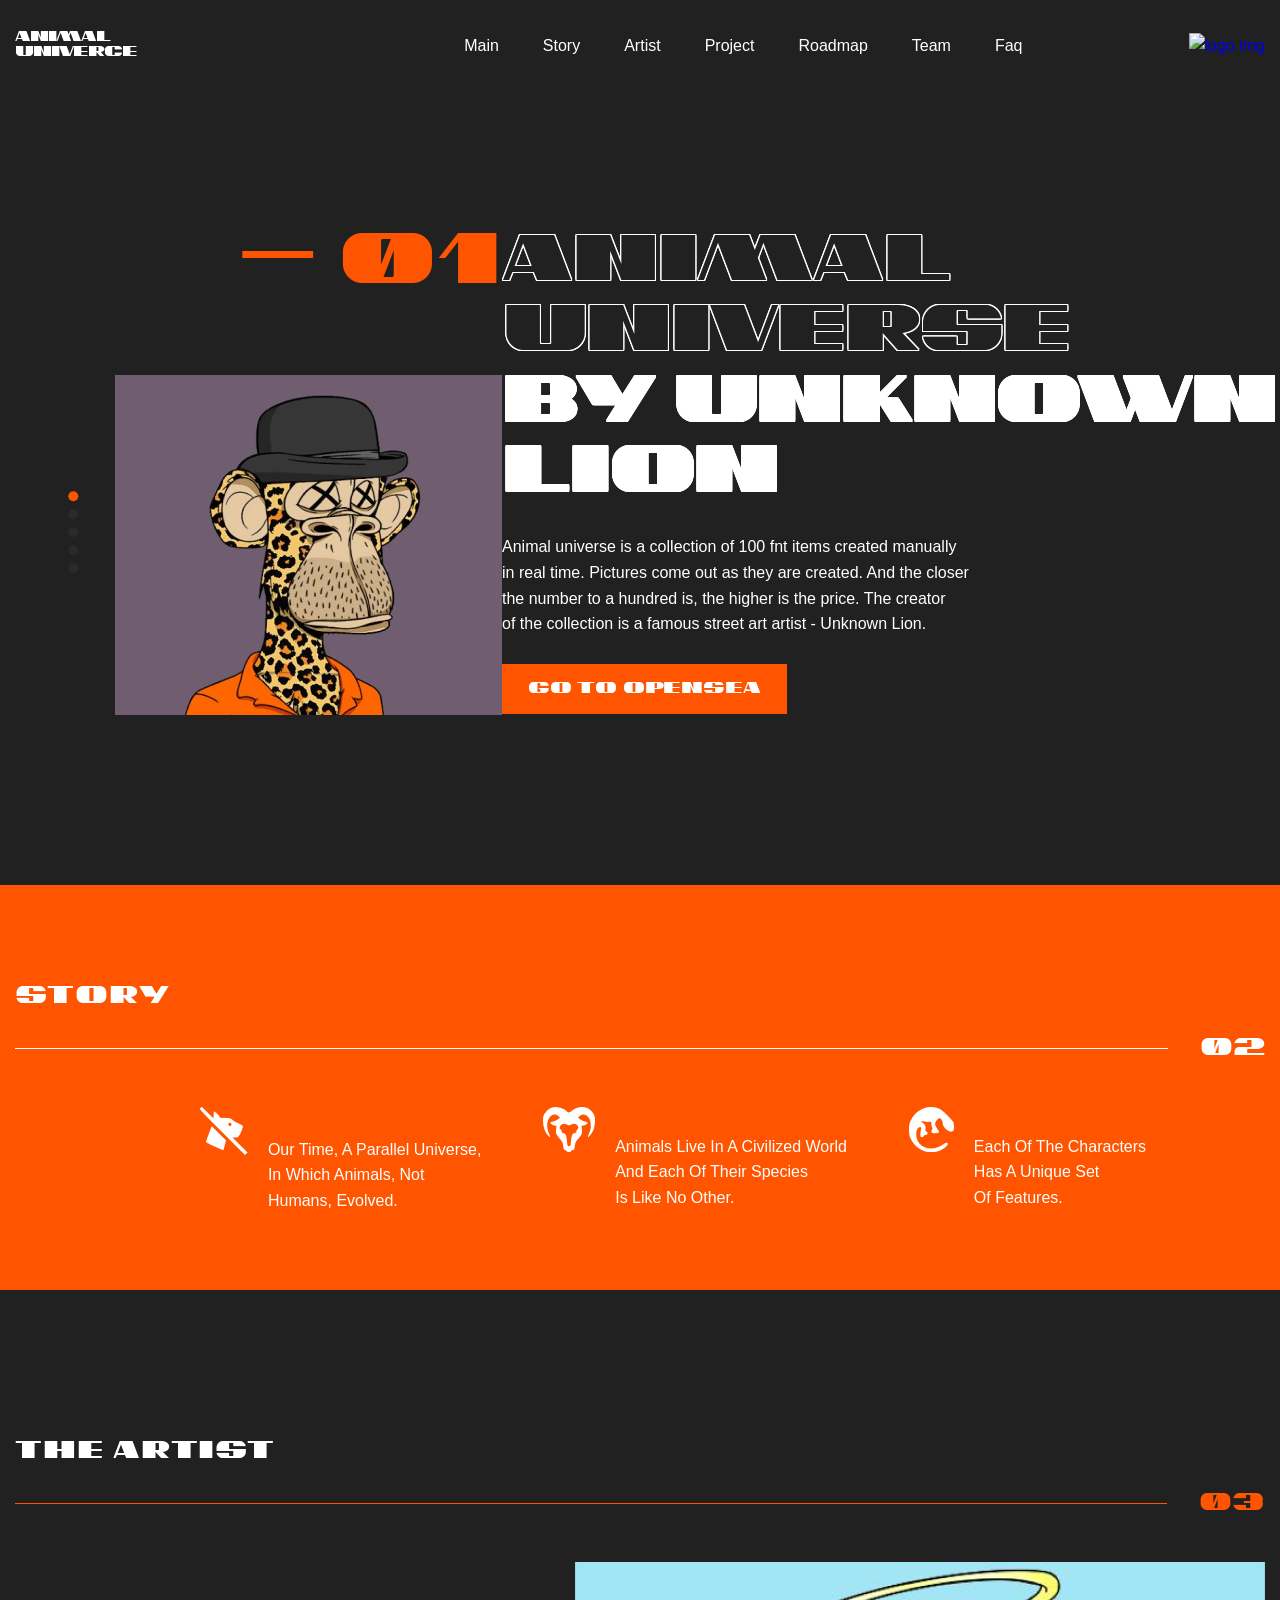
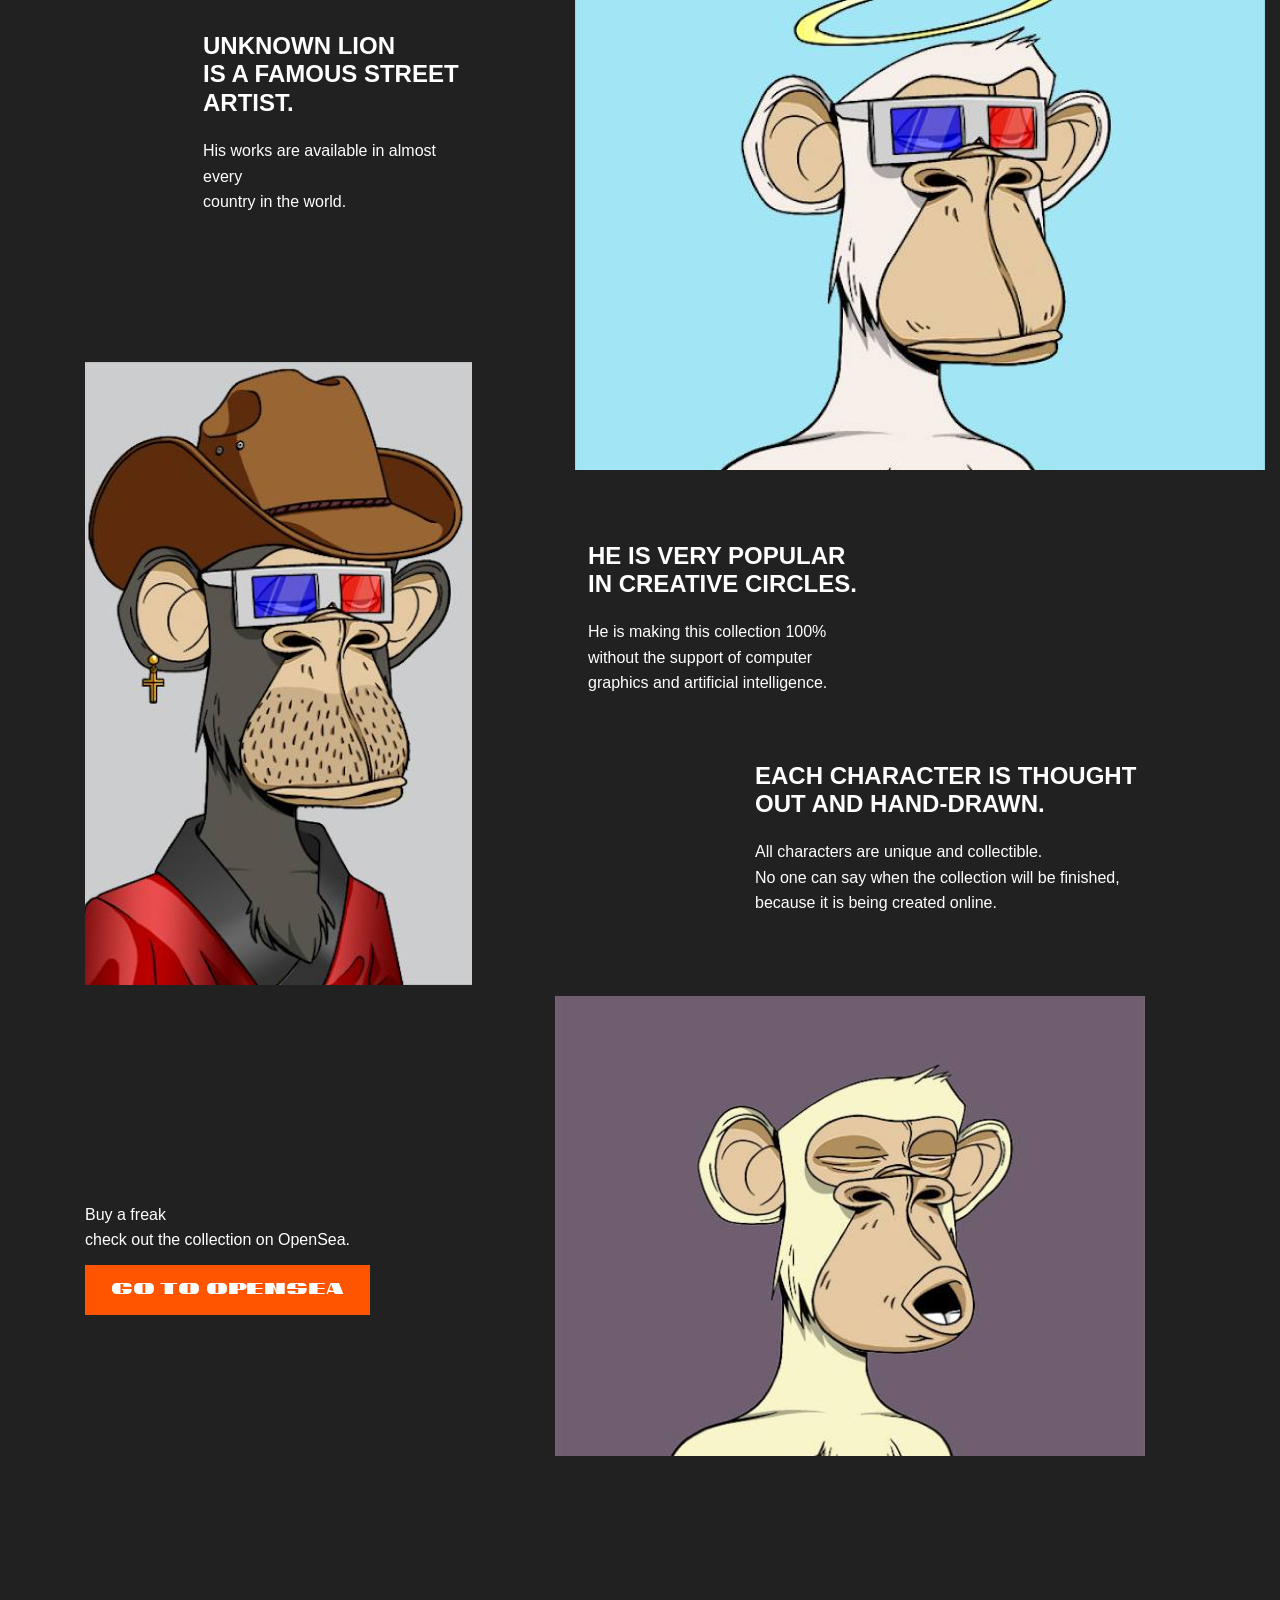
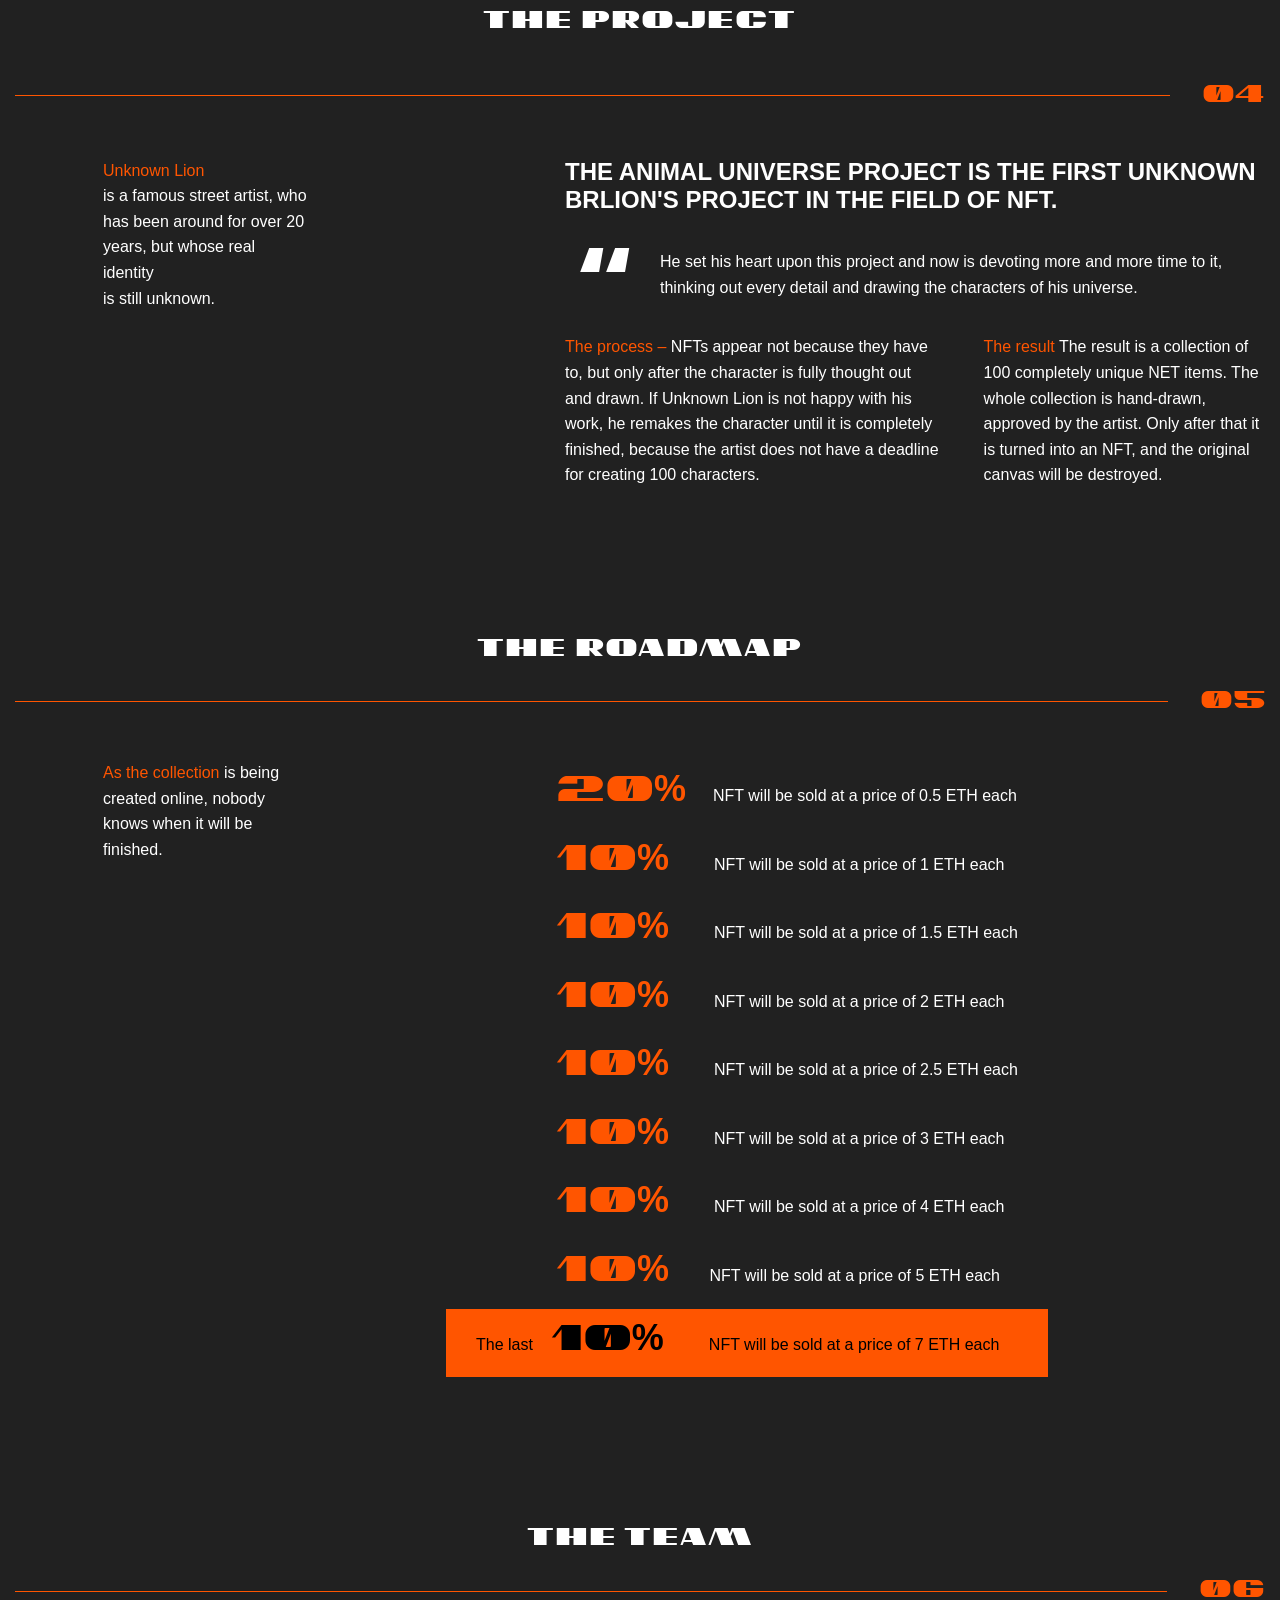
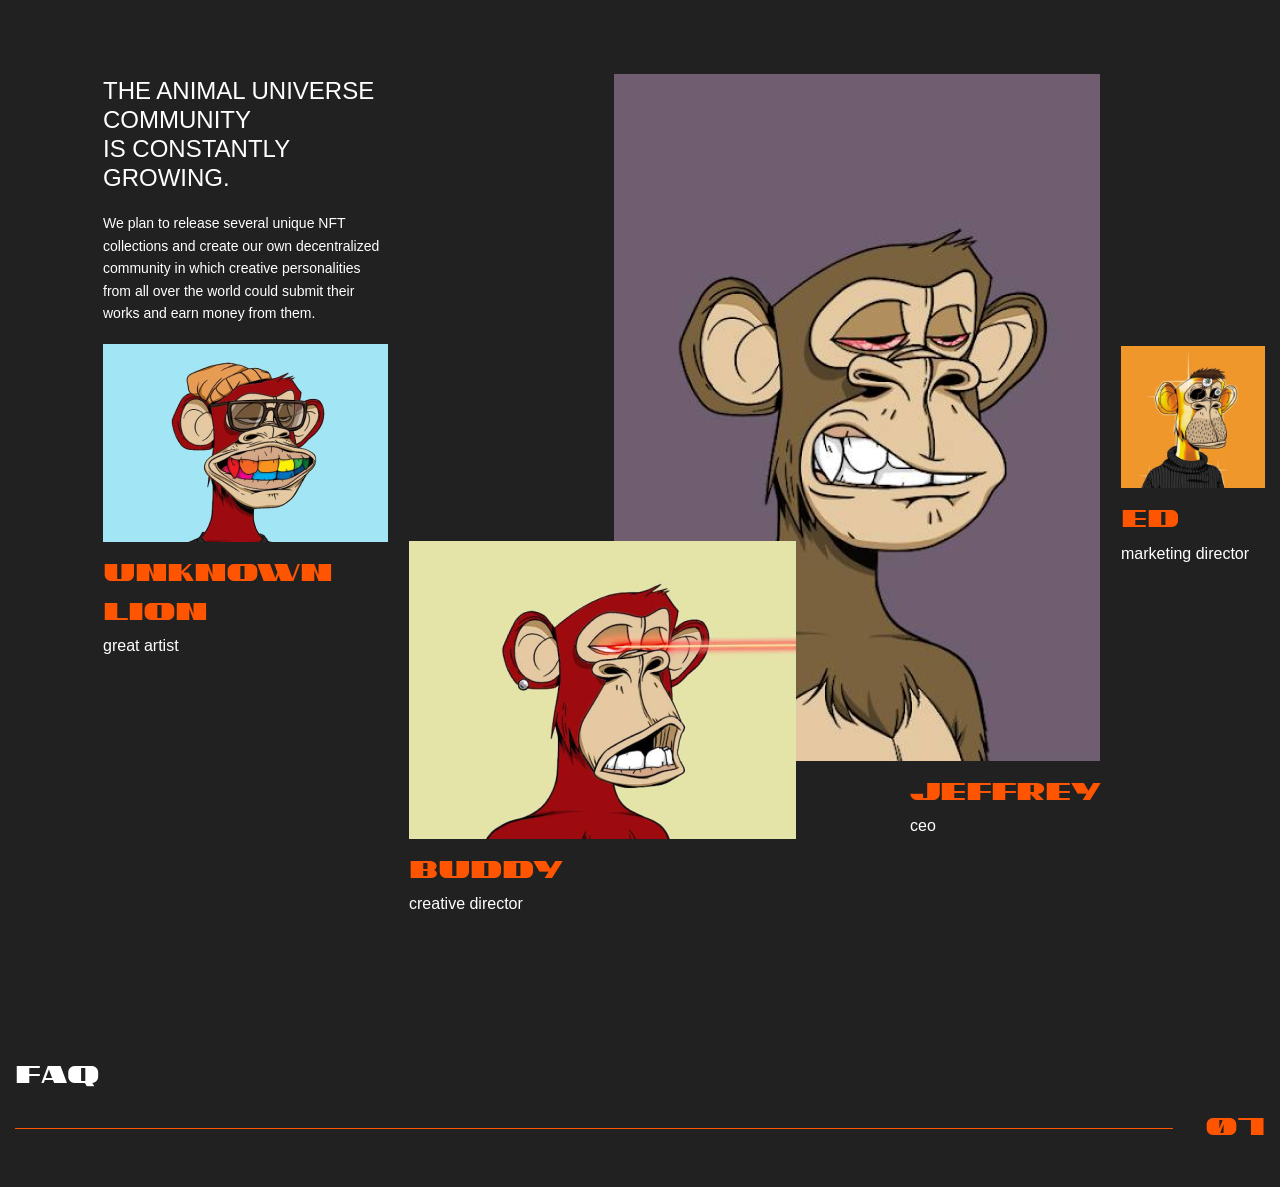
==== commit 108c4581: "сделал секцию team" ====
--- a/app/index.html
+++ b/app/index.html
@@ -200,7 +200,7 @@
                 </div>
                 <div class="artist__link-box link-box">
                     <p class="link-box__text">
-                        BUY A FREAK <br>
+                        Buy a freak <br>
                         check out the collection on OpenSea.
                     </p>
                     <a class="link-box__link" href="#">
@@ -275,51 +275,131 @@
                 </p>
                 <ul class="roadmap__list">
                     <li class="roadmap__item">
-                        <span class="hov">The last &nbsp;&nbsp;</span> 20% &nbsp; <span class="roadmap__item-span">
+                        20% &nbsp; <span class="roadmap__item-span">
                             NFT will be sold at a price of 0.5 ETH each
                         </span>
                     </li>
                     <li class="roadmap__item">
-                        <span class="hov">The last &nbsp;&nbsp;</span> 10% &nbsp;&nbsp; <span class="roadmap__item-span">
+                        10% &nbsp;&nbsp;&nbsp; <span class="roadmap__item-span">
                             NFT will be sold at a price of 1 ETH each
                         </span>
                     </li>
                     <li class="roadmap__item">
-                        <span class="hov">The last &nbsp;&nbsp;</span> 10% &nbsp;&nbsp; <span class="roadmap__item-span">
+                        10% &nbsp;&nbsp;&nbsp; <span class="roadmap__item-span">
                             NFT will be sold at a price of 1.5 ETH each
                         </span>
                     </li>
                     <li class="roadmap__item">
-                        <span class="hov">The last &nbsp;&nbsp;</span> 10% &nbsp;&nbsp; <span class="roadmap__item-span">
+                        10% &nbsp;&nbsp;&nbsp; <span class="roadmap__item-span">
                             NFT will be sold at a price of 2 ETH each
                         </span>
                     </li>
                     <li class="roadmap__item">
-                        <span class="hov">The last &nbsp;&nbsp;</span> 10% &nbsp;&nbsp; <span class="roadmap__item-span">
+                        10% &nbsp;&nbsp;&nbsp; <span class="roadmap__item-span">
                             NFT will be sold at a price of 2.5 ETH each
                         </span>
                     </li>
                     <li class="roadmap__item">
-                        <span class="hov">The last &nbsp;&nbsp;</span> 10% &nbsp;&nbsp; <span class="roadmap__item-span">
+                        10% &nbsp;&nbsp;&nbsp; <span class="roadmap__item-span">
                             NFT will be sold at a price of 3 ETH each
                         </span>
                     </li>
                     <li class="roadmap__item">
-                        <span class="hov">The last &nbsp;&nbsp;</span> 10% &nbsp;&nbsp; <span class="roadmap__item-span">
+                        10% &nbsp;&nbsp;&nbsp; <span class="roadmap__item-span">
                             NFT will be sold at a price of 4 ETH each
                         </span>
                     </li>
                     <li class="roadmap__item">
-                        <span class="hov">The last &nbsp;&nbsp;</span> 10% &nbsp;&nbsp;<span class="roadmap__item-span">
+                        10% &nbsp;&nbsp;&nbsp;<span class="roadmap__item-span">
                             NFT will be sold at a price of 5 ETH each
                         </span>
                     </li>
-                    <li class="roadmap__item">
-                        <span class="hov">The last &nbsp;&nbsp;</span> 10% &nbsp;&nbsp; <span class="roadmap__item-span">
+                    <li class="roadmap__item roadmap__item-hov">
+                        <span class="hov">The last &nbsp;</span> 10% &nbsp;&nbsp;&nbsp; <span
+                            class="roadmap__item-span">
                             NFT will be sold at a price of 7 ETH each
                         </span>
                     </li>
                 </ul>
+            </div>
+        </div>
+    </section>
+    <section class="team">
+        <div class="container">
+            <h3 class="artist__title team__title">
+                the team
+            </h3>
+            <div class="artist__number team__number">
+                <div class="artist__number-line"></div>
+                <div class="artist__number-symbol">
+                    06
+                </div>
+            </div>
+            <div class="team__wrapper">
+                <div class="team__left">
+                    <h4 class="team__left-title">
+                        The Animal Universe <br> community <br>
+                        is constantly growing.
+                    </h4>
+                    <p class="team__left-text">
+                        We plan to release several unique NFT collections and create our own decentralized community
+                        in which creative personalities from all over the world could submit their works and earn money
+                        from them.
+                    </p>
+                    <img class="team__img" src="images/team/1.png" alt="team img">
+                    <div class="name">
+                        Unknown <br>
+                        Lion
+                        <span>
+                            great artist
+                        </span>
+                    </div>
+                </div>
+                <div class="team__right">
+                    <div class="team__right-box">
+                        <img class="team__img" src="images/team/2.png" alt="team img">
+                        <div class="name right-name">
+                            Jeffrey
+                            <span>
+                                CEO
+                            </span>
+                        </div>
+                    </div>
+                    <div class="team__right-box">
+                        <img class="team__img" src="images/team/3.png" alt="team img">
+                        <div class="name">
+                            Ed
+                            <span>
+                                MARKETING DIRECTOR
+                            </span>
+                        </div>
+                    </div>
+                </div>
+                <div class="team__right-box before-box">
+                    <img class="team__img" src="images/team/4.png" alt="team img">
+                    <div class="name">
+                        Buddy
+                        <span>
+                            Creative Director
+                        </span>
+                    </div>
+                </div>
+            </div>
+        </div>
+    </section>
+    <section class="faq">
+        <div class="container">
+            <h3 class="artist__title faq__title">
+                faq
+            </h3>
+            <div class="artist__number faq__number">
+                <div class="artist__number-line"></div>
+                <div class="artist__number-symbol">
+                    07
+                </div>
+            </div>
+            <div class="faq__inner">
+
             </div>
         </div>
     </section>
--- a/app/css/style.min.css
+++ b/app/css/style.min.css
@@ -1 +1 @@
-@font-face{font-family:"Poppins-Regular",sans-serif;font-weight:400;font-style:normal;src:local("Poppins-Regular"),url("../fonts/Poppins-Regular.woff2") format("woff2");font-display:swap}@font-face{font-family:"Poppins-Black",sans-serif;font-weight:900;font-style:normal;src:local("Poppins-Black"),url("../fonts/Poppins-Black.woff2") format("woff2");font-display:swap}@font-face{font-family:"Poppins-Bold",sans-serif;font-weight:700;font-style:normal;src:local("Poppins-Bold"),url("../fonts/Poppins-Bold.woff2") format("woff2");font-display:swap}@font-face{font-family:"Poppins-SemiBold",sans-serif;font-weight:600;font-style:normal;src:local("Poppins-SemiBold"),url("../fonts/Poppins-SemiBold.woff2") format("woff2");font-display:swap}@font-face{font-family:"OTFGlusp-Bold";font-weight:700;font-style:normal;src:local("OTFGlusp-Bold"),url("../fonts/OTFGlusp-Bold.woff2") format("woff2");font-display:swap}@font-face{font-family:"TitilliumWeb-Regular",sans-serif;font-weight:400;font-style:normal;src:local("TitilliumWeb-Regular"),url("../fonts/TitilliumWeb-Regular.woff2") format("woff2");font-display:swap}@font-face{font-family:"TitilliumWeb-SemiBold",sans-serif;font-weight:600;font-style:normal;src:local("TitilliumWeb-SemiBold"),url("../fonts/TitilliumWeb-SemiBold.woff2") format("woff2");font-display:swap}html{-webkit-box-sizing:border-box;box-sizing:border-box}*,*::after,*::before{-webkit-box-sizing:inherit;box-sizing:inherit}ul[class],ol[class]{padding:0}body,h1,h2,h3,h4,h5,h6,p,ul[class],ol[class],li,figure,figcaption,blockquote,dl,dd{margin:0}ul[class]{list-style:none}img{max-width:100%;display:block}input,button,textarea,select{font:inherit}a{text-decoration:none}.roadmap .hov,.roadmap__item-span,body{font-family:"Poppins-Regular",sans-serif;font-weight:400}.project__content-title,.artist__content-title{font-family:"Poppins-Bold",sans-serif;font-weight:700}.roadmap__item,.project__content-text::before,.artist .link-box__link,.artist__number-symbol,.artist__title,.story__number-symbol,.story__title,.header__info-link,.header__title,.header__slider-title,.header__logo-title{font-family:"OTFGlusp-Bold",sans-serif;font-weight:700}html,body{height:100%}body{color:#fff;font-size:16px;line-height:160%;display:-webkit-box;display:-ms-flexbox;display:flex;-webkit-box-orient:vertical;-webkit-box-direction:normal;-ms-flex-direction:column;flex-direction:column;background:#212121}.container{max-width:1430px;margin:0 auto;padding:0 15px}a{-ms-flex-negative:0;flex-shrink:0}@font-face{font-family:"swiper-icons";src:url("data:application/font-woff;charset=utf-8;base64, [base64]//wADZ2x5ZgAAAywAAADMAAAD2MHtryVoZWFkAAABbAAAADAAAAA2E2+eoWhoZWEAAAGcAAAAHwAAACQC9gDzaG10eAAAAigAAAAZAAAArgJkABFsb2NhAAAC0AAAAFoAAABaFQAUGG1heHAAAAG8AAAAHwAAACAAcABAbmFtZQAAA/gAAAE5AAACXvFdBwlwb3N0AAAFNAAAAGIAAACE5s74hXjaY2BkYGAAYpf5Hu/j+W2+MnAzMYDAzaX6QjD6/4//Bxj5GA8AuRwMYGkAPywL13jaY2BkYGA88P8Agx4j+/8fQDYfA1AEBWgDAIB2BOoAeNpjYGRgYNBh4GdgYgABEMnIABJzYNADCQAACWgAsQB42mNgYfzCOIGBlYGB0YcxjYGBwR1Kf2WQZGhhYGBiYGVmgAFGBiQQkOaawtDAoMBQxXjg/wEGPcYDDA4wNUA2CCgwsAAAO4EL6gAAeNpj2M0gyAACqxgGNWBkZ2D4/wMA+xkDdgAAAHjaY2BgYGaAYBkGRgYQiAHyGMF8FgYHIM3DwMHABGQrMOgyWDLEM1T9/w8UBfEMgLzE////P/5//f/V/xv+r4eaAAeMbAxwIUYmIMHEgKYAYjUcsDAwsLKxc3BycfPw8jEQA/[base64]/uznmfPFBNODM2K7MTQ45YEAZqGP81AmGGcF3iPqOop0r1SPTaTbVkfUe4HXj97wYE+yNwWYxwWu4v1ugWHgo3S1XdZEVqWM7ET0cfnLGxWfkgR42o2PvWrDMBSFj/IHLaF0zKjRgdiVMwScNRAoWUoH78Y2icB/yIY09An6AH2Bdu/UB+yxopYshQiEvnvu0dURgDt8QeC8PDw7Fpji3fEA4z/PEJ6YOB5hKh4dj3EvXhxPqH/SKUY3rJ7srZ4FZnh1PMAtPhwP6fl2PMJMPDgeQ4rY8YT6Gzao0eAEA409DuggmTnFnOcSCiEiLMgxCiTI6Cq5DZUd3Qmp10vO0LaLTd2cjN4fOumlc7lUYbSQcZFkutRG7g6JKZKy0RmdLY680CDnEJ+UMkpFFe1RN7nxdVpXrC4aTtnaurOnYercZg2YVmLN/d/gczfEimrE/fs/bOuq29Zmn8tloORaXgZgGa78yO9/cnXm2BpaGvq25Dv9S4E9+5SIc9PqupJKhYFSSl47+Qcr1mYNAAAAeNptw0cKwkAAAMDZJA8Q7OUJvkLsPfZ6zFVERPy8qHh2YER+3i/BP83vIBLLySsoKimrqKqpa2hp6+jq6RsYGhmbmJqZSy0sraxtbO3sHRydnEMU4uR6yx7JJXveP7WrDycAAAAAAAH//wACeNpjYGRgYOABYhkgZgJCZgZNBkYGLQZtIJsFLMYAAAw3ALgAeNolizEKgDAQBCchRbC2sFER0YD6qVQiBCv/H9ezGI6Z5XBAw8CBK/m5iQQVauVbXLnOrMZv2oLdKFa8Pjuru2hJzGabmOSLzNMzvutpB3N42mNgZGBg4GKQYzBhYMxJLMlj4GBgAYow/P/PAJJhLM6sSoWKfWCAAwDAjgbRAAB42mNgYGBkAIIbCZo5IPrmUn0hGA0AO8EFTQAA");font-weight:400;font-style:normal}:root{--swiper-theme-color: #007aff}.swiper{margin-left:auto;margin-right:auto;position:relative;overflow:hidden;list-style:none;padding:0;z-index:1}.swiper-vertical>.swiper-wrapper{-webkit-box-orient:vertical;-webkit-box-direction:normal;-ms-flex-direction:column;flex-direction:column}.swiper-wrapper{position:relative;width:100%;height:100%;z-index:1;display:-webkit-box;display:-ms-flexbox;display:flex;-webkit-transition-property:-webkit-transform;transition-property:-webkit-transform;-o-transition-property:transform;transition-property:transform;transition-property:transform, -webkit-transform;-webkit-box-sizing:content-box;box-sizing:content-box}.swiper-android .swiper-slide,.swiper-wrapper{-webkit-transform:translate3d(0px, 0, 0);transform:translate3d(0px, 0, 0)}.swiper-pointer-events{-ms-touch-action:pan-y;touch-action:pan-y}.swiper-pointer-events.swiper-vertical{-ms-touch-action:pan-x;touch-action:pan-x}.swiper-slide{-ms-flex-negative:0;flex-shrink:0;width:100%;height:100%;position:relative;-webkit-transition-property:-webkit-transform;transition-property:-webkit-transform;-o-transition-property:transform;transition-property:transform;transition-property:transform, -webkit-transform}.swiper-slide-invisible-blank{visibility:hidden}.swiper-autoheight,.swiper-autoheight .swiper-slide{height:auto}.swiper-autoheight .swiper-wrapper{-webkit-box-align:start;-ms-flex-align:start;align-items:flex-start;-webkit-transition-property:height,-webkit-transform;transition-property:height,-webkit-transform;-o-transition-property:transform,height;transition-property:transform,height;transition-property:transform,height,-webkit-transform}.swiper-backface-hidden .swiper-slide{-webkit-transform:translateZ(0);transform:translateZ(0);-webkit-backface-visibility:hidden;backface-visibility:hidden}.swiper-3d,.swiper-3d.swiper-css-mode .swiper-wrapper{-webkit-perspective:1200px;perspective:1200px}.swiper-3d .swiper-wrapper,.swiper-3d .swiper-slide,.swiper-3d .swiper-slide-shadow,.swiper-3d .swiper-slide-shadow-left,.swiper-3d .swiper-slide-shadow-right,.swiper-3d .swiper-slide-shadow-top,.swiper-3d .swiper-slide-shadow-bottom,.swiper-3d .swiper-cube-shadow{-webkit-transform-style:preserve-3d;transform-style:preserve-3d}.swiper-3d .swiper-slide-shadow,.swiper-3d .swiper-slide-shadow-left,.swiper-3d .swiper-slide-shadow-right,.swiper-3d .swiper-slide-shadow-top,.swiper-3d .swiper-slide-shadow-bottom{position:absolute;left:0;top:0;width:100%;height:100%;pointer-events:none;z-index:10}.swiper-3d .swiper-slide-shadow{background:rgba(0, 0, 0, 0.15)}.swiper-3d .swiper-slide-shadow-left{background-image:-webkit-gradient(linear, right top, left top, from(rgba(0, 0, 0, 0.5)), to(rgba(0, 0, 0, 0)));background-image:-o-linear-gradient(right, rgba(0, 0, 0, 0.5), rgba(0, 0, 0, 0));background-image:linear-gradient(to left, rgba(0, 0, 0, 0.5), rgba(0, 0, 0, 0))}.swiper-3d .swiper-slide-shadow-right{background-image:-webkit-gradient(linear, left top, right top, from(rgba(0, 0, 0, 0.5)), to(rgba(0, 0, 0, 0)));background-image:-o-linear-gradient(left, rgba(0, 0, 0, 0.5), rgba(0, 0, 0, 0));background-image:linear-gradient(to right, rgba(0, 0, 0, 0.5), rgba(0, 0, 0, 0))}.swiper-3d .swiper-slide-shadow-top{background-image:-webkit-gradient(linear, left bottom, left top, from(rgba(0, 0, 0, 0.5)), to(rgba(0, 0, 0, 0)));background-image:-o-linear-gradient(bottom, rgba(0, 0, 0, 0.5), rgba(0, 0, 0, 0));background-image:linear-gradient(to top, rgba(0, 0, 0, 0.5), rgba(0, 0, 0, 0))}.swiper-3d .swiper-slide-shadow-bottom{background-image:-webkit-gradient(linear, left top, left bottom, from(rgba(0, 0, 0, 0.5)), to(rgba(0, 0, 0, 0)));background-image:-o-linear-gradient(top, rgba(0, 0, 0, 0.5), rgba(0, 0, 0, 0));background-image:linear-gradient(to bottom, rgba(0, 0, 0, 0.5), rgba(0, 0, 0, 0))}.swiper-css-mode>.swiper-wrapper{overflow:auto;scrollbar-width:none;-ms-overflow-style:none}.swiper-css-mode>.swiper-wrapper::-webkit-scrollbar{display:none}.swiper-css-mode>.swiper-wrapper>.swiper-slide{scroll-snap-align:start start}.swiper-horizontal.swiper-css-mode>.swiper-wrapper{-ms-scroll-snap-type:x mandatory;scroll-snap-type:x mandatory}.swiper-vertical.swiper-css-mode>.swiper-wrapper{-ms-scroll-snap-type:y mandatory;scroll-snap-type:y mandatory}.swiper-centered>.swiper-wrapper::before{content:"";-ms-flex-negative:0;flex-shrink:0;-webkit-box-ordinal-group:10000;-ms-flex-order:9999;order:9999}.swiper-centered.swiper-horizontal>.swiper-wrapper>.swiper-slide:first-child{-webkit-margin-start:var(--swiper-centered-offset-before);margin-inline-start:var(--swiper-centered-offset-before)}.swiper-centered.swiper-horizontal>.swiper-wrapper::before{height:100%;min-height:1px;width:var(--swiper-centered-offset-after)}.swiper-centered.swiper-vertical>.swiper-wrapper>.swiper-slide:first-child{-webkit-margin-before:var(--swiper-centered-offset-before);margin-block-start:var(--swiper-centered-offset-before)}.swiper-centered.swiper-vertical>.swiper-wrapper::before{width:100%;min-width:1px;height:var(--swiper-centered-offset-after)}.swiper-centered>.swiper-wrapper>.swiper-slide{scroll-snap-align:center center}.swiper-virtual .swiper-slide{-webkit-backface-visibility:hidden;-webkit-transform:translateZ(0);transform:translateZ(0)}.swiper-virtual.swiper-css-mode .swiper-wrapper::after{content:"";position:absolute;left:0;top:0;pointer-events:none}.swiper-virtual.swiper-css-mode.swiper-horizontal .swiper-wrapper::after{height:1px;width:var(--swiper-virtual-size)}.swiper-virtual.swiper-css-mode.swiper-vertical .swiper-wrapper::after{width:1px;height:var(--swiper-virtual-size)}:root{--swiper-navigation-size: 44px}.swiper-button-prev,.swiper-button-next{position:absolute;top:50%;width:calc(var(--swiper-navigation-size)/44*27);height:var(--swiper-navigation-size);margin-top:calc(0px - var(--swiper-navigation-size)/2);z-index:10;cursor:pointer;display:-webkit-box;display:-ms-flexbox;display:flex;-webkit-box-align:center;-ms-flex-align:center;align-items:center;-webkit-box-pack:center;-ms-flex-pack:center;justify-content:center;color:var(--swiper-navigation-color, var(--swiper-theme-color))}.swiper-button-prev.swiper-button-disabled,.swiper-button-next.swiper-button-disabled{opacity:.35;cursor:auto;pointer-events:none}.swiper-button-prev.swiper-button-hidden,.swiper-button-next.swiper-button-hidden{opacity:0;cursor:auto;pointer-events:none}.swiper-navigation-disabled .swiper-button-prev,.swiper-navigation-disabled .swiper-button-next{display:none !important}.swiper-button-prev:after,.swiper-button-next:after{font-family:swiper-icons;font-size:var(--swiper-navigation-size);text-transform:none !important;letter-spacing:0;font-variant:initial;line-height:1}.swiper-button-prev,.swiper-rtl .swiper-button-next{left:10px;right:auto}.swiper-button-prev:after,.swiper-rtl .swiper-button-next:after{content:"prev"}.swiper-button-next,.swiper-rtl .swiper-button-prev{right:10px;left:auto}.swiper-button-next:after,.swiper-rtl .swiper-button-prev:after{content:"next"}.swiper-button-lock{display:none}.swiper-pagination{position:absolute;text-align:center;-webkit-transition:300ms opacity;-o-transition:300ms opacity;transition:300ms opacity;-webkit-transform:translate3d(0, 0, 0);transform:translate3d(0, 0, 0);z-index:10}.swiper-pagination.swiper-pagination-hidden{opacity:0}.swiper-pagination-disabled>.swiper-pagination,.swiper-pagination.swiper-pagination-disabled{display:none !important}.swiper-pagination-fraction,.swiper-pagination-custom,.swiper-horizontal>.swiper-pagination-bullets,.swiper-pagination-bullets.swiper-pagination-horizontal{bottom:10px;left:0;width:100%}.swiper-pagination-bullets-dynamic{overflow:hidden;font-size:0}.swiper-pagination-bullets-dynamic .swiper-pagination-bullet{-webkit-transform:scale(0.33);-ms-transform:scale(0.33);transform:scale(0.33);position:relative}.swiper-pagination-bullets-dynamic .swiper-pagination-bullet-active{-webkit-transform:scale(1);-ms-transform:scale(1);transform:scale(1)}.swiper-pagination-bullets-dynamic .swiper-pagination-bullet-active-main{-webkit-transform:scale(1);-ms-transform:scale(1);transform:scale(1)}.swiper-pagination-bullets-dynamic .swiper-pagination-bullet-active-prev{-webkit-transform:scale(0.66);-ms-transform:scale(0.66);transform:scale(0.66)}.swiper-pagination-bullets-dynamic .swiper-pagination-bullet-active-prev-prev{-webkit-transform:scale(0.33);-ms-transform:scale(0.33);transform:scale(0.33)}.swiper-pagination-bullets-dynamic .swiper-pagination-bullet-active-next{-webkit-transform:scale(0.66);-ms-transform:scale(0.66);transform:scale(0.66)}.swiper-pagination-bullets-dynamic .swiper-pagination-bullet-active-next-next{-webkit-transform:scale(0.33);-ms-transform:scale(0.33);transform:scale(0.33)}.swiper-pagination-bullet{width:var(--swiper-pagination-bullet-width, var(--swiper-pagination-bullet-size, 8px));height:var(--swiper-pagination-bullet-height, var(--swiper-pagination-bullet-size, 8px));display:inline-block;border-radius:50%;background:var(--swiper-pagination-bullet-inactive-color, #000);opacity:var(--swiper-pagination-bullet-inactive-opacity, 0.2)}button.swiper-pagination-bullet{border:none;margin:0;padding:0;-webkit-box-shadow:none;box-shadow:none;-webkit-appearance:none;-moz-appearance:none;appearance:none}.swiper-pagination-clickable .swiper-pagination-bullet{cursor:pointer}.swiper-pagination-bullet:only-child{display:none !important}.swiper-pagination-bullet-active{opacity:var(--swiper-pagination-bullet-opacity, 1);background:var(--swiper-pagination-color, var(--swiper-theme-color))}.swiper-vertical>.swiper-pagination-bullets,.swiper-pagination-vertical.swiper-pagination-bullets{right:10px;top:50%;-webkit-transform:translate3d(0px, -50%, 0);transform:translate3d(0px, -50%, 0)}.swiper-vertical>.swiper-pagination-bullets .swiper-pagination-bullet,.swiper-pagination-vertical.swiper-pagination-bullets .swiper-pagination-bullet{margin:var(--swiper-pagination-bullet-vertical-gap, 6px) 0;display:block}.swiper-vertical>.swiper-pagination-bullets.swiper-pagination-bullets-dynamic,.swiper-pagination-vertical.swiper-pagination-bullets.swiper-pagination-bullets-dynamic{top:50%;-webkit-transform:translateY(-50%);-ms-transform:translateY(-50%);transform:translateY(-50%);width:8px}.swiper-vertical>.swiper-pagination-bullets.swiper-pagination-bullets-dynamic .swiper-pagination-bullet,.swiper-pagination-vertical.swiper-pagination-bullets.swiper-pagination-bullets-dynamic .swiper-pagination-bullet{display:inline-block;-webkit-transition:200ms top,200ms -webkit-transform;transition:200ms top,200ms -webkit-transform;-o-transition:200ms transform,200ms top;transition:200ms transform,200ms top;transition:200ms transform,200ms top,200ms -webkit-transform}.swiper-horizontal>.swiper-pagination-bullets .swiper-pagination-bullet,.swiper-pagination-horizontal.swiper-pagination-bullets .swiper-pagination-bullet{margin:0 var(--swiper-pagination-bullet-horizontal-gap, 4px)}.swiper-horizontal>.swiper-pagination-bullets.swiper-pagination-bullets-dynamic,.swiper-pagination-horizontal.swiper-pagination-bullets.swiper-pagination-bullets-dynamic{left:50%;-webkit-transform:translateX(-50%);-ms-transform:translateX(-50%);transform:translateX(-50%);white-space:nowrap}.swiper-horizontal>.swiper-pagination-bullets.swiper-pagination-bullets-dynamic .swiper-pagination-bullet,.swiper-pagination-horizontal.swiper-pagination-bullets.swiper-pagination-bullets-dynamic .swiper-pagination-bullet{-webkit-transition:200ms left,200ms -webkit-transform;transition:200ms left,200ms -webkit-transform;-o-transition:200ms transform,200ms left;transition:200ms transform,200ms left;transition:200ms transform,200ms left,200ms -webkit-transform}.swiper-horizontal.swiper-rtl>.swiper-pagination-bullets-dynamic .swiper-pagination-bullet{-webkit-transition:200ms right,200ms -webkit-transform;transition:200ms right,200ms -webkit-transform;-o-transition:200ms transform,200ms right;transition:200ms transform,200ms right;transition:200ms transform,200ms right,200ms -webkit-transform}.swiper-pagination-progressbar{background:rgba(0, 0, 0, 0.25);position:absolute}.swiper-pagination-progressbar .swiper-pagination-progressbar-fill{background:var(--swiper-pagination-color, var(--swiper-theme-color));position:absolute;left:0;top:0;width:100%;height:100%;-webkit-transform:scale(0);-ms-transform:scale(0);transform:scale(0);-webkit-transform-origin:left top;-ms-transform-origin:left top;transform-origin:left top}.swiper-rtl .swiper-pagination-progressbar .swiper-pagination-progressbar-fill{-webkit-transform-origin:right top;-ms-transform-origin:right top;transform-origin:right top}.swiper-horizontal>.swiper-pagination-progressbar,.swiper-pagination-progressbar.swiper-pagination-horizontal,.swiper-vertical>.swiper-pagination-progressbar.swiper-pagination-progressbar-opposite,.swiper-pagination-progressbar.swiper-pagination-vertical.swiper-pagination-progressbar-opposite{width:100%;height:4px;left:0;top:0}.swiper-vertical>.swiper-pagination-progressbar,.swiper-pagination-progressbar.swiper-pagination-vertical,.swiper-horizontal>.swiper-pagination-progressbar.swiper-pagination-progressbar-opposite,.swiper-pagination-progressbar.swiper-pagination-horizontal.swiper-pagination-progressbar-opposite{width:4px;height:100%;left:0;top:0}.swiper-pagination-lock{display:none}.swiper-scrollbar{border-radius:10px;position:relative;-ms-touch-action:none;background:rgba(0, 0, 0, 0.1)}.swiper-scrollbar-disabled>.swiper-scrollbar,.swiper-scrollbar.swiper-scrollbar-disabled{display:none !important}.swiper-horizontal>.swiper-scrollbar,.swiper-scrollbar.swiper-scrollbar-horizontal{position:absolute;left:1%;bottom:3px;z-index:50;height:5px;width:98%}.swiper-vertical>.swiper-scrollbar,.swiper-scrollbar.swiper-scrollbar-vertical{position:absolute;right:3px;top:1%;z-index:50;width:5px;height:98%}.swiper-scrollbar-drag{height:100%;width:100%;position:relative;background:rgba(0, 0, 0, 0.5);border-radius:10px;left:0;top:0}.swiper-scrollbar-cursor-drag{cursor:move}.swiper-scrollbar-lock{display:none}.swiper-zoom-container{width:100%;height:100%;display:-webkit-box;display:-ms-flexbox;display:flex;-webkit-box-pack:center;-ms-flex-pack:center;justify-content:center;-webkit-box-align:center;-ms-flex-align:center;align-items:center;text-align:center}.swiper-zoom-container>img,.swiper-zoom-container>svg,.swiper-zoom-container>canvas{max-width:100%;max-height:100%;-o-object-fit:contain;object-fit:contain}.swiper-slide-zoomed{cursor:move}.swiper-lazy-preloader{width:42px;height:42px;position:absolute;left:50%;top:50%;margin-left:-21px;margin-top:-21px;z-index:10;-webkit-transform-origin:50%;-ms-transform-origin:50%;transform-origin:50%;-webkit-box-sizing:border-box;box-sizing:border-box;border:4px solid var(--swiper-preloader-color, var(--swiper-theme-color));border-radius:50%;border-top-color:transparent}.swiper:not(.swiper-watch-progress) .swiper-lazy-preloader,.swiper-watch-progress .swiper-slide-visible .swiper-lazy-preloader{-webkit-animation:swiper-preloader-spin 1s infinite linear;animation:swiper-preloader-spin 1s infinite linear}.swiper-lazy-preloader-white{--swiper-preloader-color: #fff}.swiper-lazy-preloader-black{--swiper-preloader-color: #000}@-webkit-keyframes swiper-preloader-spin{0%{-webkit-transform:rotate(0deg);transform:rotate(0deg)}100%{-webkit-transform:rotate(360deg);transform:rotate(360deg)}}@keyframes swiper-preloader-spin{0%{-webkit-transform:rotate(0deg);transform:rotate(0deg)}100%{-webkit-transform:rotate(360deg);transform:rotate(360deg)}}.swiper .swiper-notification{position:absolute;left:0;top:0;pointer-events:none;opacity:0;z-index:-1000}.swiper-free-mode>.swiper-wrapper{-webkit-transition-timing-function:ease-out;-o-transition-timing-function:ease-out;transition-timing-function:ease-out;margin:0 auto}.swiper-grid>.swiper-wrapper{-ms-flex-wrap:wrap;flex-wrap:wrap}.swiper-grid-column>.swiper-wrapper{-ms-flex-wrap:wrap;flex-wrap:wrap;-webkit-box-orient:vertical;-webkit-box-direction:normal;-ms-flex-direction:column;flex-direction:column}.swiper-fade.swiper-free-mode .swiper-slide{-webkit-transition-timing-function:ease-out;-o-transition-timing-function:ease-out;transition-timing-function:ease-out}.swiper-fade .swiper-slide{pointer-events:none;-webkit-transition-property:opacity;-o-transition-property:opacity;transition-property:opacity}.swiper-fade .swiper-slide .swiper-slide{pointer-events:none}.swiper-fade .swiper-slide-active,.swiper-fade .swiper-slide-active .swiper-slide-active{pointer-events:auto}.swiper-cube{overflow:visible}.swiper-cube .swiper-slide{pointer-events:none;-webkit-backface-visibility:hidden;backface-visibility:hidden;z-index:1;visibility:hidden;-webkit-transform-origin:0 0;-ms-transform-origin:0 0;transform-origin:0 0;width:100%;height:100%}.swiper-cube .swiper-slide .swiper-slide{pointer-events:none}.swiper-cube.swiper-rtl .swiper-slide{-webkit-transform-origin:100% 0;-ms-transform-origin:100% 0;transform-origin:100% 0}.swiper-cube .swiper-slide-active,.swiper-cube .swiper-slide-active .swiper-slide-active{pointer-events:auto}.swiper-cube .swiper-slide-active,.swiper-cube .swiper-slide-next,.swiper-cube .swiper-slide-prev,.swiper-cube .swiper-slide-next+.swiper-slide{pointer-events:auto;visibility:visible}.swiper-cube .swiper-slide-shadow-top,.swiper-cube .swiper-slide-shadow-bottom,.swiper-cube .swiper-slide-shadow-left,.swiper-cube .swiper-slide-shadow-right{z-index:0;-webkit-backface-visibility:hidden;backface-visibility:hidden}.swiper-cube .swiper-cube-shadow{position:absolute;left:0;bottom:0px;width:100%;height:100%;opacity:.6;z-index:0}.swiper-cube .swiper-cube-shadow:before{content:"";background:#000;position:absolute;left:0;top:0;bottom:0;right:0;-webkit-filter:blur(50px);filter:blur(50px)}.swiper-flip{overflow:visible}.swiper-flip .swiper-slide{pointer-events:none;-webkit-backface-visibility:hidden;backface-visibility:hidden;z-index:1}.swiper-flip .swiper-slide .swiper-slide{pointer-events:none}.swiper-flip .swiper-slide-active,.swiper-flip .swiper-slide-active .swiper-slide-active{pointer-events:auto}.swiper-flip .swiper-slide-shadow-top,.swiper-flip .swiper-slide-shadow-bottom,.swiper-flip .swiper-slide-shadow-left,.swiper-flip .swiper-slide-shadow-right{z-index:0;-webkit-backface-visibility:hidden;backface-visibility:hidden}.swiper-creative .swiper-slide{-webkit-backface-visibility:hidden;backface-visibility:hidden;overflow:hidden;-webkit-transition-property:opacity,height,-webkit-transform;transition-property:opacity,height,-webkit-transform;-o-transition-property:transform,opacity,height;transition-property:transform,opacity,height;transition-property:transform,opacity,height,-webkit-transform}.swiper-cards{overflow:visible}.swiper-cards .swiper-slide{-webkit-transform-origin:center bottom;-ms-transform-origin:center bottom;transform-origin:center bottom;-webkit-backface-visibility:hidden;backface-visibility:hidden;overflow:hidden}.header{padding:30px 0 170px}.header__top{display:-webkit-box;display:-ms-flexbox;display:flex;-webkit-box-pack:justify;-ms-flex-pack:justify;justify-content:space-between;-webkit-box-align:center;-ms-flex-align:center;align-items:center;margin-bottom:168px}.header__logo-title{font-size:14px;line-height:110%;color:#fff;text-transform:uppercase}.header .menu{display:-webkit-box;display:-ms-flexbox;display:flex;gap:166px;-webkit-box-align:center;-ms-flex-align:center;align-items:center}.header .menu__list{display:-webkit-box;display:-ms-flexbox;display:flex;gap:44px;-webkit-box-align:center;-ms-flex-align:center;align-items:center}.header .menu__link{color:#fff;text-transform:capitalize;line-height:100%;-webkit-transition:all .4s;-o-transition:all .4s;transition:all .4s}.header .menu__link:hover,.header .menu__link:focus{text-decoration:underline;color:#f50}.header__content{display:-webkit-box;display:-ms-flexbox;display:flex;-webkit-box-pack:justify;-ms-flex-pack:justify;justify-content:space-between}.header__slider-title{font-size:72px;line-height:100%;color:#f50;margin-bottom:74px;text-align:right}.header .slider{width:437px;height:340px;margin-left:50px;padding-left:50px}.header .slider__photo{min-width:387px;min-height:340px;height:auto}.header__info{max-width:794px}.header__title{font-size:64px;line-height:110%;text-transform:uppercase;color:#212121;text-shadow:0 -1px 0 #fff,0 -1px 0 #fff,0 1px 0 #fff,0 1px 0 #fff,-1px 0 0 #fff,1px 0 0 #fff,-1px 0 0 #fff,1px 0 0 #fff,-1px -1px 0 #fff,1px -1px 0 #fff,-1px 1px 0 #fff,1px 1px 0 #fff,-1px -1px 0 #fff,1px -1px 0 #fff,-1px 1px 0 #fff,1px 1px 0 #fff;margin-bottom:24px}.header__title span{display:block;color:#fff;white-space:nowrap}.header__text{max-width:552px;margin-bottom:38px;display:block}.header__info-link{padding:17px 26px;color:#fff;text-transform:uppercase;line-height:100%;letter-spacing:.05em;background:#f50}.header .swiper-horizontal>.swiper-pagination-bullets,.header .swiper-pagination-bullets.swiper-pagination-horizontal{bottom:50%;left:-210px;width:100%;-webkit-transform:rotate(90deg);-ms-transform:rotate(90deg);transform:rotate(90deg)}.header .swiper-pagination-bullet{width:10px;height:10px;background-color:#4e4e4e;border-radius:50%}.header .swiper-pagination-bullet-active{background-color:#f50}.story{background:#f50;padding:100px 0 76px}.story__title{font-size:24px;line-height:100%;letter-spacing:.08em;text-transform:lowercase;color:#fff;margin-bottom:28px}.story__number{display:-webkit-box;display:-ms-flexbox;display:flex;gap:32px;-webkit-box-align:center;-ms-flex-align:center;align-items:center;margin-bottom:46px}.story__number-line{width:100%;height:1px;background:#fff}.story__number-symbol{font-size:24px;line-height:100%;color:#fff}.story__items{display:-webkit-box;display:-ms-flexbox;display:flex;-ms-flex-pack:distribute;justify-content:space-around;padding:0 88px 0 154px}.story__item{display:-webkit-box;display:-ms-flexbox;display:flex;gap:20px;-webkit-box-align:baseline;-ms-flex-align:baseline;align-items:baseline}.story__text{text-transform:capitalize}.artist{padding-top:150px;padding-bottom:1140px}.artist__title{font-size:24px;line-height:100%;letter-spacing:.08em;text-transform:uppercase;color:#fff;margin-bottom:28px}.artist__number{display:-webkit-box;display:-ms-flexbox;display:flex;gap:32px;-webkit-box-align:center;-ms-flex-align:center;align-items:center;margin-bottom:46px}.artist__number-line{width:100%;height:1px;background:#f50}.artist__number-symbol{font-size:24px;line-height:100%;color:#f50}.artist__content-title{font-size:24px;line-height:120%;text-transform:uppercase;margin-bottom:20px}.artist__content{position:relative}.artist__content-title{margin-top:70px}.artist__content-top{display:-webkit-box;display:-ms-flexbox;display:flex;gap:116px;padding-left:188px}.artist__content-center{display:-webkit-box;display:-ms-flexbox;display:flex;gap:116px;padding-left:70px;position:absolute;top:400px}.artist .center-wrap{margin-top:180px}.artist .center-title{margin-top:0}.artist__content-bottom{position:absolute;top:730px;right:120px}.artist .bottom-wrap{margin-bottom:80px;margin-left:200px}.artist .link-box{position:absolute;top:1240px;left:70px}.artist .link-box__text{margin-bottom:23px}.artist .link-box__link{padding:17px 26px;color:#fff;text-transform:uppercase;line-height:100%;letter-spacing:.05em;background:#f50}.project{padding-bottom:150px}.project__title{text-align:center;margin-bottom:50px}.project .artist__number{margin-bottom:50px}.project__wrapper{display:-webkit-box;display:-ms-flexbox;display:flex;gap:258px}.project__content{max-width:700px}.project__descr{margin-left:88px}.project__descr span{color:#f50;display:block}.project__content-title{font-size:24px;line-height:120%;text-transform:uppercase;margin-bottom:34px}.project__content-text{padding-left:95px;position:relative;margin-bottom:34px}.project__content-text::before{position:absolute;content:"“";width:60px;height:60px;font-size:96px;text-transform:uppercase;top:30px;left:10px}.project .descr-box{display:-webkit-box;display:-ms-flexbox;display:flex;gap:42px}.project .descr-box span{color:#f50}.roadmap{padding-bottom:150px}.roadmap__title{text-align:center}.roadmap__wrapper{display:-webkit-box;display:-ms-flexbox;display:flex;gap:220px}.roadmap__descr{margin-left:88px;max-width:203px}.roadmap__descr span{color:#f50}.roadmap__item{font-size:36px;text-transform:uppercase;color:#f50;margin-right:30px;padding:20px 30px;cursor:pointer}.roadmap__item:hover{background-color:#f50;color:#000;margin-right:50px}.roadmap__item:hover .hov{display:inline-block}.roadmap__item:hover .roadmap__item-span{color:#000}.roadmap__item-span{font-size:16px;color:#fff;text-transform:none}.roadmap .hov{display:none;font-size:16px;color:#fff;text-transform:none;color:#000}+@font-face{font-family:"Poppins-Regular",sans-serif;font-weight:400;font-style:normal;src:local("Poppins-Regular"),url("../fonts/Poppins-Regular.woff2") format("woff2");font-display:swap}@font-face{font-family:"Poppins-Black",sans-serif;font-weight:900;font-style:normal;src:local("Poppins-Black"),url("../fonts/Poppins-Black.woff2") format("woff2");font-display:swap}@font-face{font-family:"Poppins-Bold",sans-serif;font-weight:700;font-style:normal;src:local("Poppins-Bold"),url("../fonts/Poppins-Bold.woff2") format("woff2");font-display:swap}@font-face{font-family:"Poppins-SemiBold",sans-serif;font-weight:600;font-style:normal;src:local("Poppins-SemiBold"),url("../fonts/Poppins-SemiBold.woff2") format("woff2");font-display:swap}@font-face{font-family:"OTFGlusp-Bold";font-weight:700;font-style:normal;src:local("OTFGlusp-Bold"),url("../fonts/OTFGlusp-Bold.woff2") format("woff2");font-display:swap}@font-face{font-family:"TitilliumWeb-Regular",sans-serif;font-weight:400;font-style:normal;src:local("TitilliumWeb-Regular"),url("../fonts/TitilliumWeb-Regular.woff2") format("woff2");font-display:swap}@font-face{font-family:"TitilliumWeb-SemiBold",sans-serif;font-weight:600;font-style:normal;src:local("TitilliumWeb-SemiBold"),url("../fonts/TitilliumWeb-SemiBold.woff2") format("woff2");font-display:swap}html{-webkit-box-sizing:border-box;box-sizing:border-box}*,*::after,*::before{-webkit-box-sizing:inherit;box-sizing:inherit}ul[class],ol[class]{padding:0}body,h1,h2,h3,h4,h5,h6,p,ul[class],ol[class],li,figure,figcaption,blockquote,dl,dd{margin:0}ul[class]{list-style:none}img{max-width:100%;display:block}input,button,textarea,select{font:inherit}a{text-decoration:none}.team .name span,.roadmap .hov,.roadmap__item-span,body{font-family:"Poppins-Regular",sans-serif;font-weight:400}.project__content-title,.artist__content-title{font-family:"Poppins-Bold",sans-serif;font-weight:700}.team .name,.roadmap__item,.project__content-text::before,.artist .link-box__link,.artist__number-symbol,.artist__title,.story__number-symbol,.story__title,.header__info-link,.header__title,.header__slider-title,.header__logo-title{font-family:"OTFGlusp-Bold",sans-serif;font-weight:700}.team__left-text,.team__left-title{font-family:"TitilliumWeb-Regular",sans-serif;font-weight:400}html,body{height:100%}body{color:#fff;font-size:16px;line-height:160%;display:-webkit-box;display:-ms-flexbox;display:flex;-webkit-box-orient:vertical;-webkit-box-direction:normal;-ms-flex-direction:column;flex-direction:column;background:#212121}.container{max-width:1430px;margin:0 auto;padding:0 15px}a{-ms-flex-negative:0;flex-shrink:0}@font-face{font-family:"swiper-icons";src:url("data:application/font-woff;charset=utf-8;base64, [base64]//wADZ2x5ZgAAAywAAADMAAAD2MHtryVoZWFkAAABbAAAADAAAAA2E2+eoWhoZWEAAAGcAAAAHwAAACQC9gDzaG10eAAAAigAAAAZAAAArgJkABFsb2NhAAAC0AAAAFoAAABaFQAUGG1heHAAAAG8AAAAHwAAACAAcABAbmFtZQAAA/gAAAE5AAACXvFdBwlwb3N0AAAFNAAAAGIAAACE5s74hXjaY2BkYGAAYpf5Hu/j+W2+MnAzMYDAzaX6QjD6/4//Bxj5GA8AuRwMYGkAPywL13jaY2BkYGA88P8Agx4j+/8fQDYfA1AEBWgDAIB2BOoAeNpjYGRgYNBh4GdgYgABEMnIABJzYNADCQAACWgAsQB42mNgYfzCOIGBlYGB0YcxjYGBwR1Kf2WQZGhhYGBiYGVmgAFGBiQQkOaawtDAoMBQxXjg/wEGPcYDDA4wNUA2CCgwsAAAO4EL6gAAeNpj2M0gyAACqxgGNWBkZ2D4/wMA+xkDdgAAAHjaY2BgYGaAYBkGRgYQiAHyGMF8FgYHIM3DwMHABGQrMOgyWDLEM1T9/w8UBfEMgLzE////P/5//f/V/xv+r4eaAAeMbAxwIUYmIMHEgKYAYjUcsDAwsLKxc3BycfPw8jEQA/[base64]/uznmfPFBNODM2K7MTQ45YEAZqGP81AmGGcF3iPqOop0r1SPTaTbVkfUe4HXj97wYE+yNwWYxwWu4v1ugWHgo3S1XdZEVqWM7ET0cfnLGxWfkgR42o2PvWrDMBSFj/IHLaF0zKjRgdiVMwScNRAoWUoH78Y2icB/yIY09An6AH2Bdu/UB+yxopYshQiEvnvu0dURgDt8QeC8PDw7Fpji3fEA4z/PEJ6YOB5hKh4dj3EvXhxPqH/SKUY3rJ7srZ4FZnh1PMAtPhwP6fl2PMJMPDgeQ4rY8YT6Gzao0eAEA409DuggmTnFnOcSCiEiLMgxCiTI6Cq5DZUd3Qmp10vO0LaLTd2cjN4fOumlc7lUYbSQcZFkutRG7g6JKZKy0RmdLY680CDnEJ+UMkpFFe1RN7nxdVpXrC4aTtnaurOnYercZg2YVmLN/d/gczfEimrE/fs/bOuq29Zmn8tloORaXgZgGa78yO9/cnXm2BpaGvq25Dv9S4E9+5SIc9PqupJKhYFSSl47+Qcr1mYNAAAAeNptw0cKwkAAAMDZJA8Q7OUJvkLsPfZ6zFVERPy8qHh2YER+3i/BP83vIBLLySsoKimrqKqpa2hp6+jq6RsYGhmbmJqZSy0sraxtbO3sHRydnEMU4uR6yx7JJXveP7WrDycAAAAAAAH//wACeNpjYGRgYOABYhkgZgJCZgZNBkYGLQZtIJsFLMYAAAw3ALgAeNolizEKgDAQBCchRbC2sFER0YD6qVQiBCv/H9ezGI6Z5XBAw8CBK/m5iQQVauVbXLnOrMZv2oLdKFa8Pjuru2hJzGabmOSLzNMzvutpB3N42mNgZGBg4GKQYzBhYMxJLMlj4GBgAYow/P/PAJJhLM6sSoWKfWCAAwDAjgbRAAB42mNgYGBkAIIbCZo5IPrmUn0hGA0AO8EFTQAA");font-weight:400;font-style:normal}:root{--swiper-theme-color: #007aff}.swiper{margin-left:auto;margin-right:auto;position:relative;overflow:hidden;list-style:none;padding:0;z-index:1}.swiper-vertical>.swiper-wrapper{-webkit-box-orient:vertical;-webkit-box-direction:normal;-ms-flex-direction:column;flex-direction:column}.swiper-wrapper{position:relative;width:100%;height:100%;z-index:1;display:-webkit-box;display:-ms-flexbox;display:flex;-webkit-transition-property:-webkit-transform;transition-property:-webkit-transform;-o-transition-property:transform;transition-property:transform;transition-property:transform, -webkit-transform;-webkit-box-sizing:content-box;box-sizing:content-box}.swiper-android .swiper-slide,.swiper-wrapper{-webkit-transform:translate3d(0px, 0, 0);transform:translate3d(0px, 0, 0)}.swiper-pointer-events{-ms-touch-action:pan-y;touch-action:pan-y}.swiper-pointer-events.swiper-vertical{-ms-touch-action:pan-x;touch-action:pan-x}.swiper-slide{-ms-flex-negative:0;flex-shrink:0;width:100%;height:100%;position:relative;-webkit-transition-property:-webkit-transform;transition-property:-webkit-transform;-o-transition-property:transform;transition-property:transform;transition-property:transform, -webkit-transform}.swiper-slide-invisible-blank{visibility:hidden}.swiper-autoheight,.swiper-autoheight .swiper-slide{height:auto}.swiper-autoheight .swiper-wrapper{-webkit-box-align:start;-ms-flex-align:start;align-items:flex-start;-webkit-transition-property:height,-webkit-transform;transition-property:height,-webkit-transform;-o-transition-property:transform,height;transition-property:transform,height;transition-property:transform,height,-webkit-transform}.swiper-backface-hidden .swiper-slide{-webkit-transform:translateZ(0);transform:translateZ(0);-webkit-backface-visibility:hidden;backface-visibility:hidden}.swiper-3d,.swiper-3d.swiper-css-mode .swiper-wrapper{-webkit-perspective:1200px;perspective:1200px}.swiper-3d .swiper-wrapper,.swiper-3d .swiper-slide,.swiper-3d .swiper-slide-shadow,.swiper-3d .swiper-slide-shadow-left,.swiper-3d .swiper-slide-shadow-right,.swiper-3d .swiper-slide-shadow-top,.swiper-3d .swiper-slide-shadow-bottom,.swiper-3d .swiper-cube-shadow{-webkit-transform-style:preserve-3d;transform-style:preserve-3d}.swiper-3d .swiper-slide-shadow,.swiper-3d .swiper-slide-shadow-left,.swiper-3d .swiper-slide-shadow-right,.swiper-3d .swiper-slide-shadow-top,.swiper-3d .swiper-slide-shadow-bottom{position:absolute;left:0;top:0;width:100%;height:100%;pointer-events:none;z-index:10}.swiper-3d .swiper-slide-shadow{background:rgba(0, 0, 0, 0.15)}.swiper-3d .swiper-slide-shadow-left{background-image:-webkit-gradient(linear, right top, left top, from(rgba(0, 0, 0, 0.5)), to(rgba(0, 0, 0, 0)));background-image:-o-linear-gradient(right, rgba(0, 0, 0, 0.5), rgba(0, 0, 0, 0));background-image:linear-gradient(to left, rgba(0, 0, 0, 0.5), rgba(0, 0, 0, 0))}.swiper-3d .swiper-slide-shadow-right{background-image:-webkit-gradient(linear, left top, right top, from(rgba(0, 0, 0, 0.5)), to(rgba(0, 0, 0, 0)));background-image:-o-linear-gradient(left, rgba(0, 0, 0, 0.5), rgba(0, 0, 0, 0));background-image:linear-gradient(to right, rgba(0, 0, 0, 0.5), rgba(0, 0, 0, 0))}.swiper-3d .swiper-slide-shadow-top{background-image:-webkit-gradient(linear, left bottom, left top, from(rgba(0, 0, 0, 0.5)), to(rgba(0, 0, 0, 0)));background-image:-o-linear-gradient(bottom, rgba(0, 0, 0, 0.5), rgba(0, 0, 0, 0));background-image:linear-gradient(to top, rgba(0, 0, 0, 0.5), rgba(0, 0, 0, 0))}.swiper-3d .swiper-slide-shadow-bottom{background-image:-webkit-gradient(linear, left top, left bottom, from(rgba(0, 0, 0, 0.5)), to(rgba(0, 0, 0, 0)));background-image:-o-linear-gradient(top, rgba(0, 0, 0, 0.5), rgba(0, 0, 0, 0));background-image:linear-gradient(to bottom, rgba(0, 0, 0, 0.5), rgba(0, 0, 0, 0))}.swiper-css-mode>.swiper-wrapper{overflow:auto;scrollbar-width:none;-ms-overflow-style:none}.swiper-css-mode>.swiper-wrapper::-webkit-scrollbar{display:none}.swiper-css-mode>.swiper-wrapper>.swiper-slide{scroll-snap-align:start start}.swiper-horizontal.swiper-css-mode>.swiper-wrapper{-ms-scroll-snap-type:x mandatory;scroll-snap-type:x mandatory}.swiper-vertical.swiper-css-mode>.swiper-wrapper{-ms-scroll-snap-type:y mandatory;scroll-snap-type:y mandatory}.swiper-centered>.swiper-wrapper::before{content:"";-ms-flex-negative:0;flex-shrink:0;-webkit-box-ordinal-group:10000;-ms-flex-order:9999;order:9999}.swiper-centered.swiper-horizontal>.swiper-wrapper>.swiper-slide:first-child{-webkit-margin-start:var(--swiper-centered-offset-before);margin-inline-start:var(--swiper-centered-offset-before)}.swiper-centered.swiper-horizontal>.swiper-wrapper::before{height:100%;min-height:1px;width:var(--swiper-centered-offset-after)}.swiper-centered.swiper-vertical>.swiper-wrapper>.swiper-slide:first-child{-webkit-margin-before:var(--swiper-centered-offset-before);margin-block-start:var(--swiper-centered-offset-before)}.swiper-centered.swiper-vertical>.swiper-wrapper::before{width:100%;min-width:1px;height:var(--swiper-centered-offset-after)}.swiper-centered>.swiper-wrapper>.swiper-slide{scroll-snap-align:center center}.swiper-virtual .swiper-slide{-webkit-backface-visibility:hidden;-webkit-transform:translateZ(0);transform:translateZ(0)}.swiper-virtual.swiper-css-mode .swiper-wrapper::after{content:"";position:absolute;left:0;top:0;pointer-events:none}.swiper-virtual.swiper-css-mode.swiper-horizontal .swiper-wrapper::after{height:1px;width:var(--swiper-virtual-size)}.swiper-virtual.swiper-css-mode.swiper-vertical .swiper-wrapper::after{width:1px;height:var(--swiper-virtual-size)}:root{--swiper-navigation-size: 44px}.swiper-button-prev,.swiper-button-next{position:absolute;top:50%;width:calc(var(--swiper-navigation-size)/44*27);height:var(--swiper-navigation-size);margin-top:calc(0px - var(--swiper-navigation-size)/2);z-index:10;cursor:pointer;display:-webkit-box;display:-ms-flexbox;display:flex;-webkit-box-align:center;-ms-flex-align:center;align-items:center;-webkit-box-pack:center;-ms-flex-pack:center;justify-content:center;color:var(--swiper-navigation-color, var(--swiper-theme-color))}.swiper-button-prev.swiper-button-disabled,.swiper-button-next.swiper-button-disabled{opacity:.35;cursor:auto;pointer-events:none}.swiper-button-prev.swiper-button-hidden,.swiper-button-next.swiper-button-hidden{opacity:0;cursor:auto;pointer-events:none}.swiper-navigation-disabled .swiper-button-prev,.swiper-navigation-disabled .swiper-button-next{display:none !important}.swiper-button-prev:after,.swiper-button-next:after{font-family:swiper-icons;font-size:var(--swiper-navigation-size);text-transform:none !important;letter-spacing:0;font-variant:initial;line-height:1}.swiper-button-prev,.swiper-rtl .swiper-button-next{left:10px;right:auto}.swiper-button-prev:after,.swiper-rtl .swiper-button-next:after{content:"prev"}.swiper-button-next,.swiper-rtl .swiper-button-prev{right:10px;left:auto}.swiper-button-next:after,.swiper-rtl .swiper-button-prev:after{content:"next"}.swiper-button-lock{display:none}.swiper-pagination{position:absolute;text-align:center;-webkit-transition:300ms opacity;-o-transition:300ms opacity;transition:300ms opacity;-webkit-transform:translate3d(0, 0, 0);transform:translate3d(0, 0, 0);z-index:10}.swiper-pagination.swiper-pagination-hidden{opacity:0}.swiper-pagination-disabled>.swiper-pagination,.swiper-pagination.swiper-pagination-disabled{display:none !important}.swiper-pagination-fraction,.swiper-pagination-custom,.swiper-horizontal>.swiper-pagination-bullets,.swiper-pagination-bullets.swiper-pagination-horizontal{bottom:10px;left:0;width:100%}.swiper-pagination-bullets-dynamic{overflow:hidden;font-size:0}.swiper-pagination-bullets-dynamic .swiper-pagination-bullet{-webkit-transform:scale(0.33);-ms-transform:scale(0.33);transform:scale(0.33);position:relative}.swiper-pagination-bullets-dynamic .swiper-pagination-bullet-active{-webkit-transform:scale(1);-ms-transform:scale(1);transform:scale(1)}.swiper-pagination-bullets-dynamic .swiper-pagination-bullet-active-main{-webkit-transform:scale(1);-ms-transform:scale(1);transform:scale(1)}.swiper-pagination-bullets-dynamic .swiper-pagination-bullet-active-prev{-webkit-transform:scale(0.66);-ms-transform:scale(0.66);transform:scale(0.66)}.swiper-pagination-bullets-dynamic .swiper-pagination-bullet-active-prev-prev{-webkit-transform:scale(0.33);-ms-transform:scale(0.33);transform:scale(0.33)}.swiper-pagination-bullets-dynamic .swiper-pagination-bullet-active-next{-webkit-transform:scale(0.66);-ms-transform:scale(0.66);transform:scale(0.66)}.swiper-pagination-bullets-dynamic .swiper-pagination-bullet-active-next-next{-webkit-transform:scale(0.33);-ms-transform:scale(0.33);transform:scale(0.33)}.swiper-pagination-bullet{width:var(--swiper-pagination-bullet-width, var(--swiper-pagination-bullet-size, 8px));height:var(--swiper-pagination-bullet-height, var(--swiper-pagination-bullet-size, 8px));display:inline-block;border-radius:50%;background:var(--swiper-pagination-bullet-inactive-color, #000);opacity:var(--swiper-pagination-bullet-inactive-opacity, 0.2)}button.swiper-pagination-bullet{border:none;margin:0;padding:0;-webkit-box-shadow:none;box-shadow:none;-webkit-appearance:none;-moz-appearance:none;appearance:none}.swiper-pagination-clickable .swiper-pagination-bullet{cursor:pointer}.swiper-pagination-bullet:only-child{display:none !important}.swiper-pagination-bullet-active{opacity:var(--swiper-pagination-bullet-opacity, 1);background:var(--swiper-pagination-color, var(--swiper-theme-color))}.swiper-vertical>.swiper-pagination-bullets,.swiper-pagination-vertical.swiper-pagination-bullets{right:10px;top:50%;-webkit-transform:translate3d(0px, -50%, 0);transform:translate3d(0px, -50%, 0)}.swiper-vertical>.swiper-pagination-bullets .swiper-pagination-bullet,.swiper-pagination-vertical.swiper-pagination-bullets .swiper-pagination-bullet{margin:var(--swiper-pagination-bullet-vertical-gap, 6px) 0;display:block}.swiper-vertical>.swiper-pagination-bullets.swiper-pagination-bullets-dynamic,.swiper-pagination-vertical.swiper-pagination-bullets.swiper-pagination-bullets-dynamic{top:50%;-webkit-transform:translateY(-50%);-ms-transform:translateY(-50%);transform:translateY(-50%);width:8px}.swiper-vertical>.swiper-pagination-bullets.swiper-pagination-bullets-dynamic .swiper-pagination-bullet,.swiper-pagination-vertical.swiper-pagination-bullets.swiper-pagination-bullets-dynamic .swiper-pagination-bullet{display:inline-block;-webkit-transition:200ms top,200ms -webkit-transform;transition:200ms top,200ms -webkit-transform;-o-transition:200ms transform,200ms top;transition:200ms transform,200ms top;transition:200ms transform,200ms top,200ms -webkit-transform}.swiper-horizontal>.swiper-pagination-bullets .swiper-pagination-bullet,.swiper-pagination-horizontal.swiper-pagination-bullets .swiper-pagination-bullet{margin:0 var(--swiper-pagination-bullet-horizontal-gap, 4px)}.swiper-horizontal>.swiper-pagination-bullets.swiper-pagination-bullets-dynamic,.swiper-pagination-horizontal.swiper-pagination-bullets.swiper-pagination-bullets-dynamic{left:50%;-webkit-transform:translateX(-50%);-ms-transform:translateX(-50%);transform:translateX(-50%);white-space:nowrap}.swiper-horizontal>.swiper-pagination-bullets.swiper-pagination-bullets-dynamic .swiper-pagination-bullet,.swiper-pagination-horizontal.swiper-pagination-bullets.swiper-pagination-bullets-dynamic .swiper-pagination-bullet{-webkit-transition:200ms left,200ms -webkit-transform;transition:200ms left,200ms -webkit-transform;-o-transition:200ms transform,200ms left;transition:200ms transform,200ms left;transition:200ms transform,200ms left,200ms -webkit-transform}.swiper-horizontal.swiper-rtl>.swiper-pagination-bullets-dynamic .swiper-pagination-bullet{-webkit-transition:200ms right,200ms -webkit-transform;transition:200ms right,200ms -webkit-transform;-o-transition:200ms transform,200ms right;transition:200ms transform,200ms right;transition:200ms transform,200ms right,200ms -webkit-transform}.swiper-pagination-progressbar{background:rgba(0, 0, 0, 0.25);position:absolute}.swiper-pagination-progressbar .swiper-pagination-progressbar-fill{background:var(--swiper-pagination-color, var(--swiper-theme-color));position:absolute;left:0;top:0;width:100%;height:100%;-webkit-transform:scale(0);-ms-transform:scale(0);transform:scale(0);-webkit-transform-origin:left top;-ms-transform-origin:left top;transform-origin:left top}.swiper-rtl .swiper-pagination-progressbar .swiper-pagination-progressbar-fill{-webkit-transform-origin:right top;-ms-transform-origin:right top;transform-origin:right top}.swiper-horizontal>.swiper-pagination-progressbar,.swiper-pagination-progressbar.swiper-pagination-horizontal,.swiper-vertical>.swiper-pagination-progressbar.swiper-pagination-progressbar-opposite,.swiper-pagination-progressbar.swiper-pagination-vertical.swiper-pagination-progressbar-opposite{width:100%;height:4px;left:0;top:0}.swiper-vertical>.swiper-pagination-progressbar,.swiper-pagination-progressbar.swiper-pagination-vertical,.swiper-horizontal>.swiper-pagination-progressbar.swiper-pagination-progressbar-opposite,.swiper-pagination-progressbar.swiper-pagination-horizontal.swiper-pagination-progressbar-opposite{width:4px;height:100%;left:0;top:0}.swiper-pagination-lock{display:none}.swiper-scrollbar{border-radius:10px;position:relative;-ms-touch-action:none;background:rgba(0, 0, 0, 0.1)}.swiper-scrollbar-disabled>.swiper-scrollbar,.swiper-scrollbar.swiper-scrollbar-disabled{display:none !important}.swiper-horizontal>.swiper-scrollbar,.swiper-scrollbar.swiper-scrollbar-horizontal{position:absolute;left:1%;bottom:3px;z-index:50;height:5px;width:98%}.swiper-vertical>.swiper-scrollbar,.swiper-scrollbar.swiper-scrollbar-vertical{position:absolute;right:3px;top:1%;z-index:50;width:5px;height:98%}.swiper-scrollbar-drag{height:100%;width:100%;position:relative;background:rgba(0, 0, 0, 0.5);border-radius:10px;left:0;top:0}.swiper-scrollbar-cursor-drag{cursor:move}.swiper-scrollbar-lock{display:none}.swiper-zoom-container{width:100%;height:100%;display:-webkit-box;display:-ms-flexbox;display:flex;-webkit-box-pack:center;-ms-flex-pack:center;justify-content:center;-webkit-box-align:center;-ms-flex-align:center;align-items:center;text-align:center}.swiper-zoom-container>img,.swiper-zoom-container>svg,.swiper-zoom-container>canvas{max-width:100%;max-height:100%;-o-object-fit:contain;object-fit:contain}.swiper-slide-zoomed{cursor:move}.swiper-lazy-preloader{width:42px;height:42px;position:absolute;left:50%;top:50%;margin-left:-21px;margin-top:-21px;z-index:10;-webkit-transform-origin:50%;-ms-transform-origin:50%;transform-origin:50%;-webkit-box-sizing:border-box;box-sizing:border-box;border:4px solid var(--swiper-preloader-color, var(--swiper-theme-color));border-radius:50%;border-top-color:transparent}.swiper:not(.swiper-watch-progress) .swiper-lazy-preloader,.swiper-watch-progress .swiper-slide-visible .swiper-lazy-preloader{-webkit-animation:swiper-preloader-spin 1s infinite linear;animation:swiper-preloader-spin 1s infinite linear}.swiper-lazy-preloader-white{--swiper-preloader-color: #fff}.swiper-lazy-preloader-black{--swiper-preloader-color: #000}@-webkit-keyframes swiper-preloader-spin{0%{-webkit-transform:rotate(0deg);transform:rotate(0deg)}100%{-webkit-transform:rotate(360deg);transform:rotate(360deg)}}@keyframes swiper-preloader-spin{0%{-webkit-transform:rotate(0deg);transform:rotate(0deg)}100%{-webkit-transform:rotate(360deg);transform:rotate(360deg)}}.swiper .swiper-notification{position:absolute;left:0;top:0;pointer-events:none;opacity:0;z-index:-1000}.swiper-free-mode>.swiper-wrapper{-webkit-transition-timing-function:ease-out;-o-transition-timing-function:ease-out;transition-timing-function:ease-out;margin:0 auto}.swiper-grid>.swiper-wrapper{-ms-flex-wrap:wrap;flex-wrap:wrap}.swiper-grid-column>.swiper-wrapper{-ms-flex-wrap:wrap;flex-wrap:wrap;-webkit-box-orient:vertical;-webkit-box-direction:normal;-ms-flex-direction:column;flex-direction:column}.swiper-fade.swiper-free-mode .swiper-slide{-webkit-transition-timing-function:ease-out;-o-transition-timing-function:ease-out;transition-timing-function:ease-out}.swiper-fade .swiper-slide{pointer-events:none;-webkit-transition-property:opacity;-o-transition-property:opacity;transition-property:opacity}.swiper-fade .swiper-slide .swiper-slide{pointer-events:none}.swiper-fade .swiper-slide-active,.swiper-fade .swiper-slide-active .swiper-slide-active{pointer-events:auto}.swiper-cube{overflow:visible}.swiper-cube .swiper-slide{pointer-events:none;-webkit-backface-visibility:hidden;backface-visibility:hidden;z-index:1;visibility:hidden;-webkit-transform-origin:0 0;-ms-transform-origin:0 0;transform-origin:0 0;width:100%;height:100%}.swiper-cube .swiper-slide .swiper-slide{pointer-events:none}.swiper-cube.swiper-rtl .swiper-slide{-webkit-transform-origin:100% 0;-ms-transform-origin:100% 0;transform-origin:100% 0}.swiper-cube .swiper-slide-active,.swiper-cube .swiper-slide-active .swiper-slide-active{pointer-events:auto}.swiper-cube .swiper-slide-active,.swiper-cube .swiper-slide-next,.swiper-cube .swiper-slide-prev,.swiper-cube .swiper-slide-next+.swiper-slide{pointer-events:auto;visibility:visible}.swiper-cube .swiper-slide-shadow-top,.swiper-cube .swiper-slide-shadow-bottom,.swiper-cube .swiper-slide-shadow-left,.swiper-cube .swiper-slide-shadow-right{z-index:0;-webkit-backface-visibility:hidden;backface-visibility:hidden}.swiper-cube .swiper-cube-shadow{position:absolute;left:0;bottom:0px;width:100%;height:100%;opacity:.6;z-index:0}.swiper-cube .swiper-cube-shadow:before{content:"";background:#000;position:absolute;left:0;top:0;bottom:0;right:0;-webkit-filter:blur(50px);filter:blur(50px)}.swiper-flip{overflow:visible}.swiper-flip .swiper-slide{pointer-events:none;-webkit-backface-visibility:hidden;backface-visibility:hidden;z-index:1}.swiper-flip .swiper-slide .swiper-slide{pointer-events:none}.swiper-flip .swiper-slide-active,.swiper-flip .swiper-slide-active .swiper-slide-active{pointer-events:auto}.swiper-flip .swiper-slide-shadow-top,.swiper-flip .swiper-slide-shadow-bottom,.swiper-flip .swiper-slide-shadow-left,.swiper-flip .swiper-slide-shadow-right{z-index:0;-webkit-backface-visibility:hidden;backface-visibility:hidden}.swiper-creative .swiper-slide{-webkit-backface-visibility:hidden;backface-visibility:hidden;overflow:hidden;-webkit-transition-property:opacity,height,-webkit-transform;transition-property:opacity,height,-webkit-transform;-o-transition-property:transform,opacity,height;transition-property:transform,opacity,height;transition-property:transform,opacity,height,-webkit-transform}.swiper-cards{overflow:visible}.swiper-cards .swiper-slide{-webkit-transform-origin:center bottom;-ms-transform-origin:center bottom;transform-origin:center bottom;-webkit-backface-visibility:hidden;backface-visibility:hidden;overflow:hidden}.header{padding:30px 0 170px}.header__top{display:-webkit-box;display:-ms-flexbox;display:flex;-webkit-box-pack:justify;-ms-flex-pack:justify;justify-content:space-between;-webkit-box-align:center;-ms-flex-align:center;align-items:center;margin-bottom:168px}.header__logo-title{font-size:14px;line-height:110%;color:#fff;text-transform:uppercase}.header .menu{display:-webkit-box;display:-ms-flexbox;display:flex;gap:166px;-webkit-box-align:center;-ms-flex-align:center;align-items:center}.header .menu__list{display:-webkit-box;display:-ms-flexbox;display:flex;gap:44px;-webkit-box-align:center;-ms-flex-align:center;align-items:center}.header .menu__link{color:#fff;text-transform:capitalize;line-height:100%;-webkit-transition:all .4s;-o-transition:all .4s;transition:all .4s}.header .menu__link:hover,.header .menu__link:focus{text-decoration:underline;color:#f50}.header__content{display:-webkit-box;display:-ms-flexbox;display:flex;-webkit-box-pack:justify;-ms-flex-pack:justify;justify-content:space-between}.header__slider-title{font-size:72px;line-height:100%;color:#f50;margin-bottom:74px;text-align:right}.header .slider{width:437px;height:340px;margin-left:50px;padding-left:50px}.header .slider__photo{min-width:387px;min-height:340px;height:auto}.header__info{max-width:794px}.header__title{font-size:64px;line-height:110%;text-transform:uppercase;color:#212121;text-shadow:0 -1px 0 #fff,0 -1px 0 #fff,0 1px 0 #fff,0 1px 0 #fff,-1px 0 0 #fff,1px 0 0 #fff,-1px 0 0 #fff,1px 0 0 #fff,-1px -1px 0 #fff,1px -1px 0 #fff,-1px 1px 0 #fff,1px 1px 0 #fff,-1px -1px 0 #fff,1px -1px 0 #fff,-1px 1px 0 #fff,1px 1px 0 #fff;margin-bottom:24px}.header__title span{display:block;color:#fff;white-space:nowrap}.header__text{max-width:552px;margin-bottom:38px;display:block}.header__info-link{padding:17px 26px;color:#fff;text-transform:uppercase;line-height:100%;letter-spacing:.05em;background:#f50}.header .swiper-horizontal>.swiper-pagination-bullets,.header .swiper-pagination-bullets.swiper-pagination-horizontal{bottom:50%;left:-210px;width:100%;-webkit-transform:rotate(90deg);-ms-transform:rotate(90deg);transform:rotate(90deg)}.header .swiper-pagination-bullet{width:10px;height:10px;background-color:#4e4e4e;border-radius:50%}.header .swiper-pagination-bullet-active{background-color:#f50}.story{background:#f50;padding:100px 0 76px}.story__title{font-size:24px;line-height:100%;letter-spacing:.08em;text-transform:lowercase;color:#fff;margin-bottom:28px}.story__number{display:-webkit-box;display:-ms-flexbox;display:flex;gap:32px;-webkit-box-align:center;-ms-flex-align:center;align-items:center;margin-bottom:46px}.story__number-line{width:100%;height:1px;background:#fff}.story__number-symbol{font-size:24px;line-height:100%;color:#fff}.story__items{display:-webkit-box;display:-ms-flexbox;display:flex;-ms-flex-pack:distribute;justify-content:space-around;padding:0 88px 0 154px}.story__item{display:-webkit-box;display:-ms-flexbox;display:flex;gap:20px;-webkit-box-align:baseline;-ms-flex-align:baseline;align-items:baseline}.story__text{text-transform:capitalize}.artist{padding-top:150px;padding-bottom:1140px}.artist__title{font-size:24px;line-height:100%;letter-spacing:.08em;text-transform:uppercase;color:#fff;margin-bottom:28px}.artist__number{display:-webkit-box;display:-ms-flexbox;display:flex;gap:32px;-webkit-box-align:center;-ms-flex-align:center;align-items:center;margin-bottom:46px}.artist__number-line{width:100%;height:1px;background:#f50}.artist__number-symbol{font-size:24px;line-height:100%;color:#f50}.artist__content-title{font-size:24px;line-height:120%;text-transform:uppercase;margin-bottom:20px}.artist__content{position:relative}.artist__content-title{margin-top:70px}.artist__content-top{display:-webkit-box;display:-ms-flexbox;display:flex;gap:116px;padding-left:188px}.artist__content-center{display:-webkit-box;display:-ms-flexbox;display:flex;gap:116px;padding-left:70px;position:absolute;top:400px}.artist .center-wrap{margin-top:180px}.artist .center-title{margin-top:0}.artist__content-bottom{position:absolute;top:730px;right:120px}.artist .bottom-wrap{margin-bottom:80px;margin-left:200px}.artist .link-box{position:absolute;top:1240px;left:70px}.artist .link-box__text{margin-bottom:23px}.artist .link-box__link{padding:17px 26px;color:#fff;text-transform:uppercase;line-height:100%;letter-spacing:.05em;background:#f50}.project{padding-bottom:150px}.project__title{text-align:center;margin-bottom:50px}.project .artist__number{margin-bottom:50px}.project__wrapper{display:-webkit-box;display:-ms-flexbox;display:flex;gap:258px}.project__content{max-width:700px}.project__descr{margin-left:88px}.project__descr span{color:#f50;display:block}.project__content-title{font-size:24px;line-height:120%;text-transform:uppercase;margin-bottom:34px}.project__content-text{padding-left:95px;position:relative;margin-bottom:34px}.project__content-text::before{position:absolute;content:"“";width:60px;height:60px;font-size:96px;text-transform:uppercase;top:30px;left:10px}.project .descr-box{display:-webkit-box;display:-ms-flexbox;display:flex;gap:42px}.project .descr-box span{color:#f50}.roadmap{padding-bottom:150px}.roadmap__title{text-align:center}.roadmap__wrapper{display:-webkit-box;display:-ms-flexbox;display:flex;gap:220px}.roadmap__descr{margin-left:88px;max-width:203px}.roadmap__descr span{color:#f50}.roadmap__item{font-size:36px;text-transform:uppercase;color:#f50;margin-right:30px;padding:20px 30px}.roadmap__item-hov{padding:20px 30px;color:#000;background-color:#f50;margin-left:-80px}.roadmap__item-hov span{color:#000}.roadmap__item-span{font-size:16px;color:#fff;text-transform:none}.roadmap .hov{font-size:16px;text-transform:none;color:#000}.team{padding-bottom:206px}.team__number{margin-bottom:50px}.team__title{text-align:center}.team__wrapper{display:-webkit-box;display:-ms-flexbox;display:flex;-ms-flex-wrap:nowrap;flex-wrap:nowrap;gap:226px;position:relative}.team__left{margin-left:88px;max-width:285px;padding-bottom:200px}.team__left-title{font-size:24px;line-height:120%;text-transform:uppercase;margin-bottom:20px;padding-top:24px}.team__left-text{font-size:14px;line-height:160%;margin-bottom:20px}.team__img{margin-bottom:14px;-o-object-fit:contain;object-fit:contain}.team .name{font-size:24px;line-height:160%;color:#f50}.team .name span{display:block;color:#fff;font-size:16px;line-height:160%;text-transform:lowercase}.team .right-name{margin-left:296px}.team__right{display:-webkit-box;display:-ms-flexbox;display:flex;gap:20px;-webkit-box-align:center;-ms-flex-align:center;align-items:center;margin:0}.team .before-box{position:absolute;bottom:-58px;left:394px}
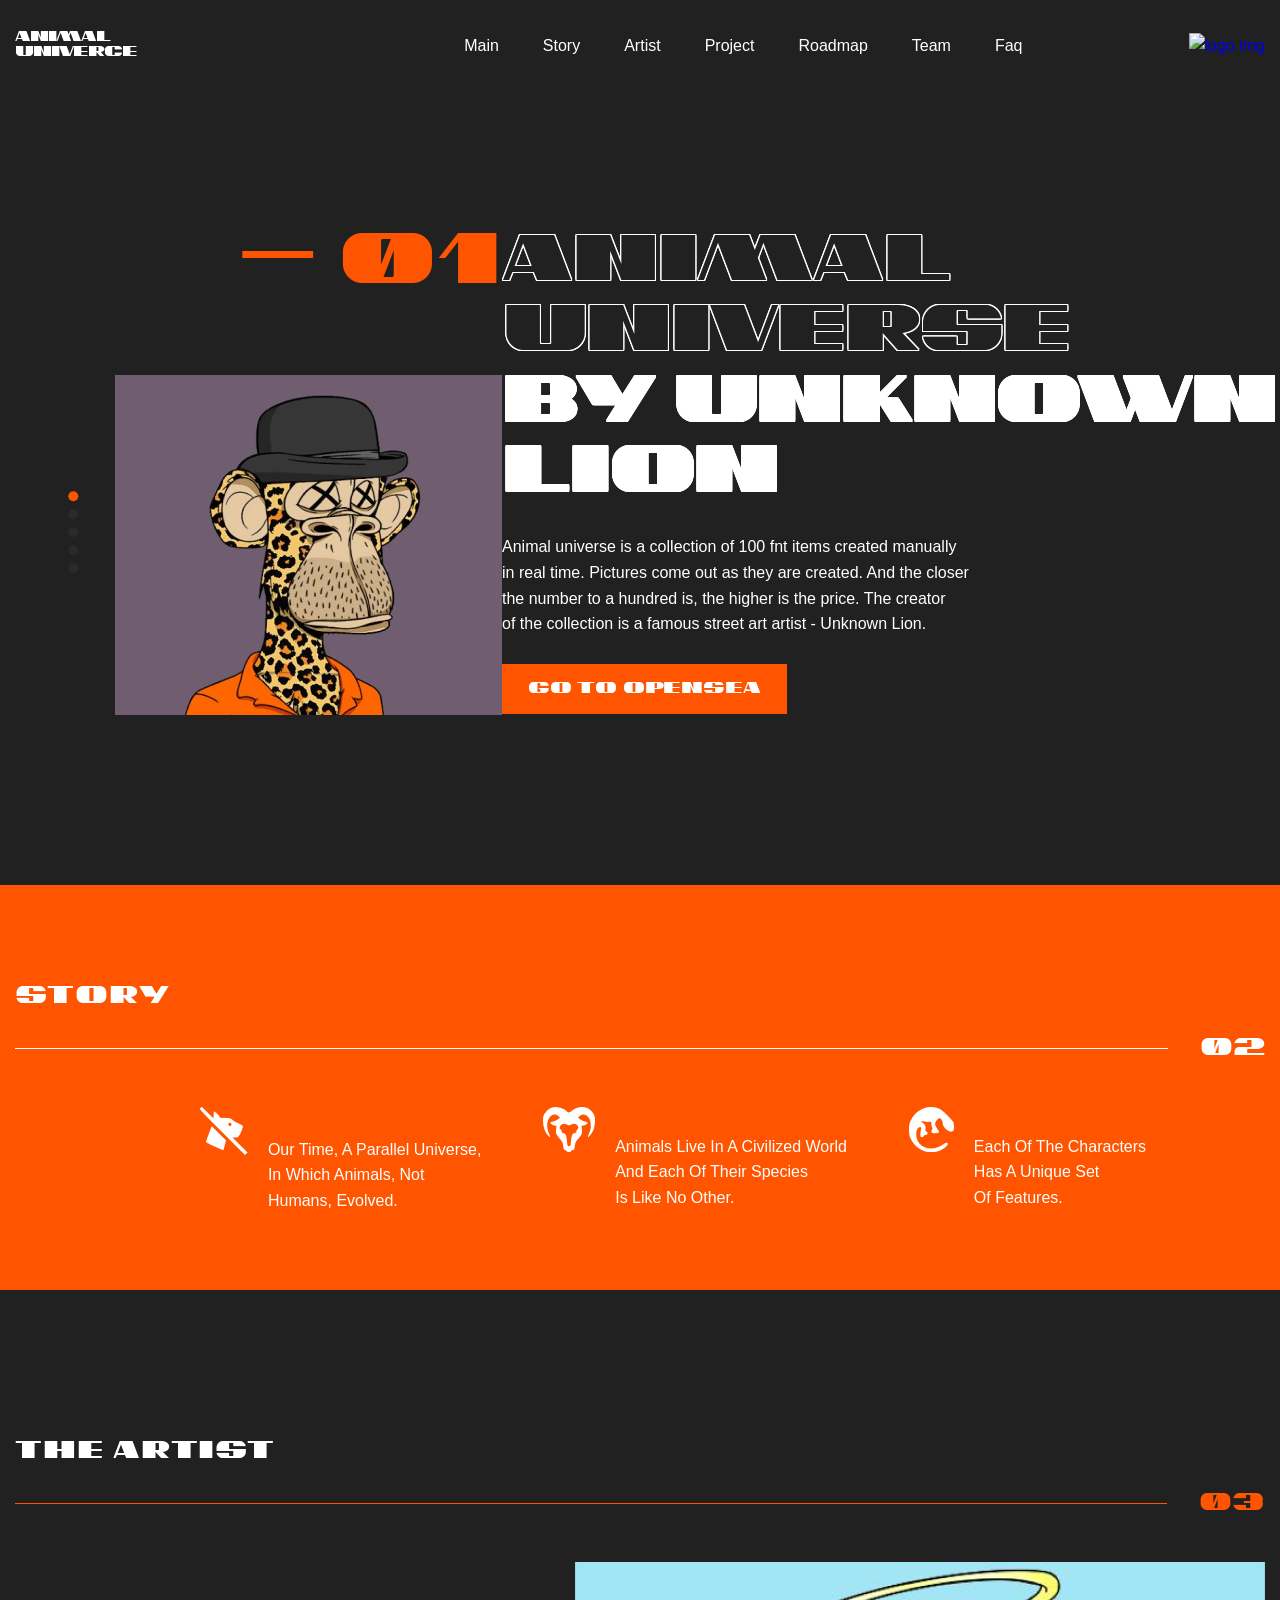
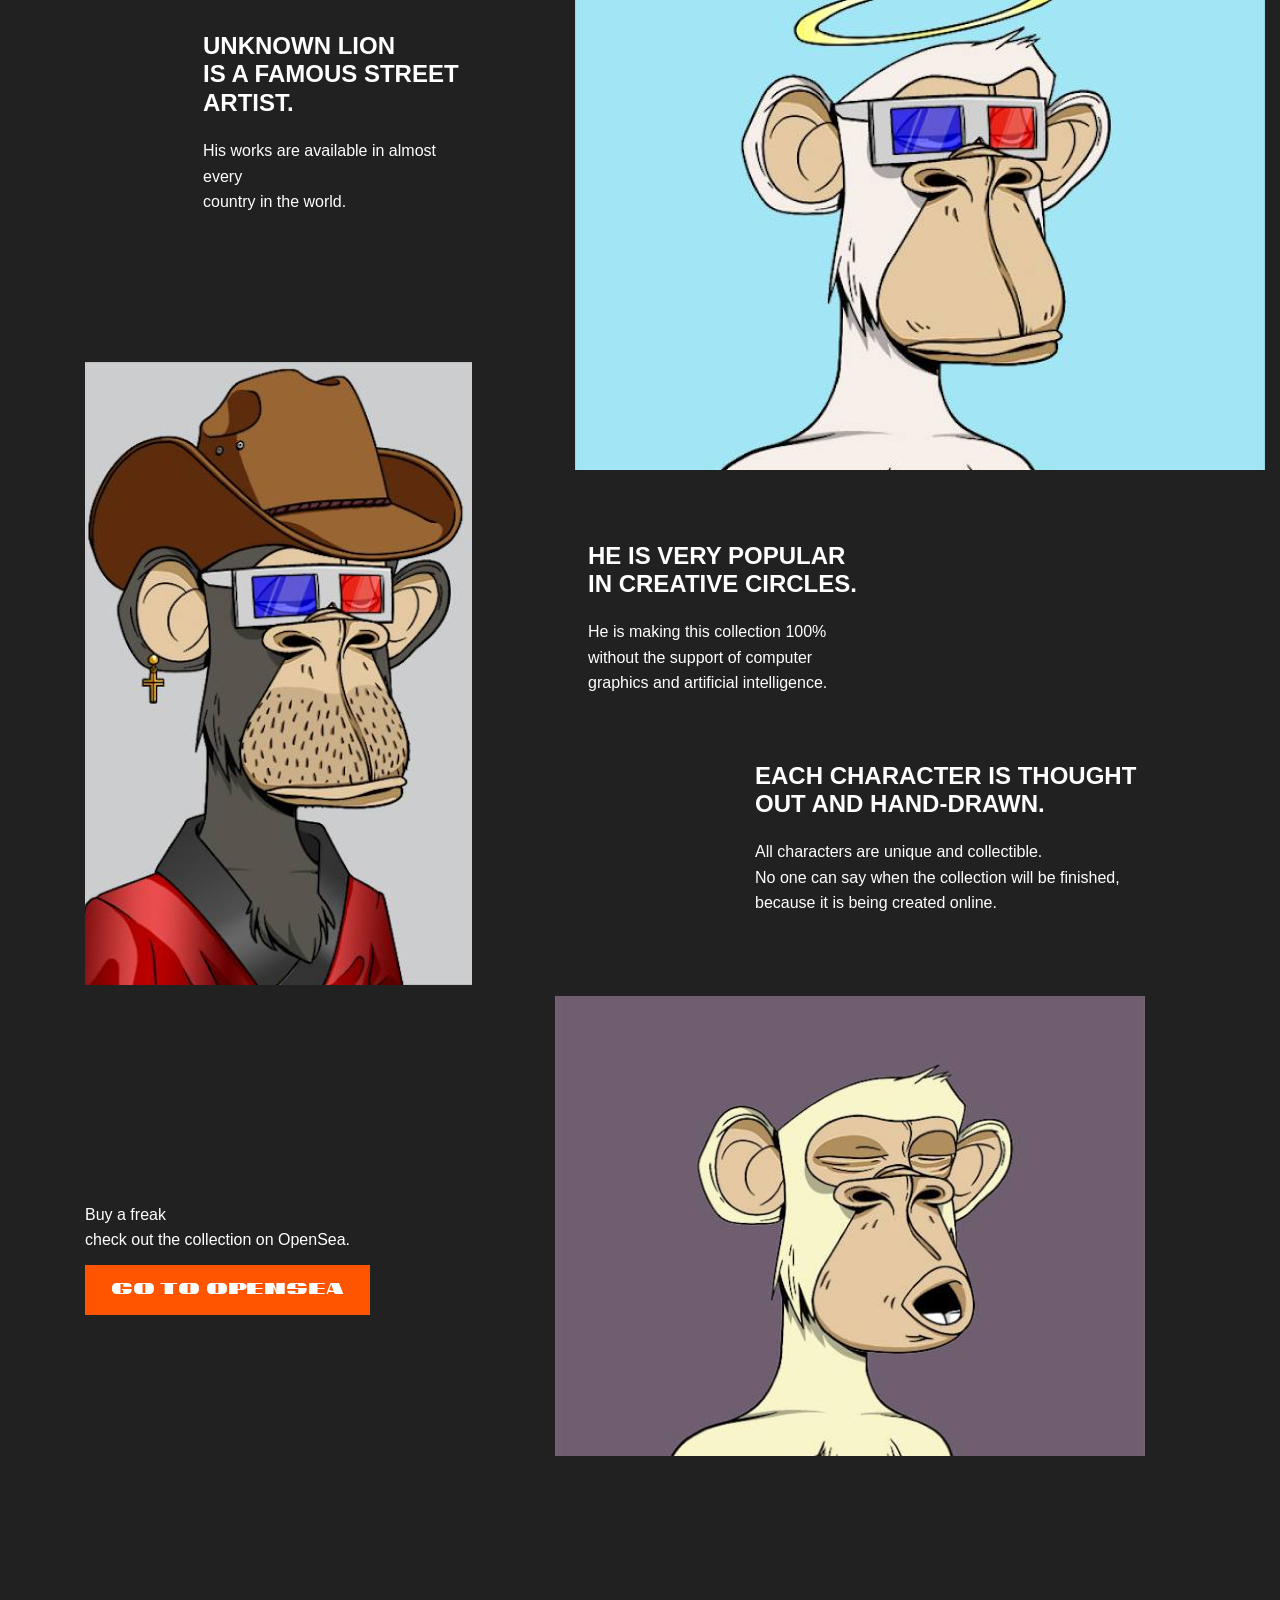
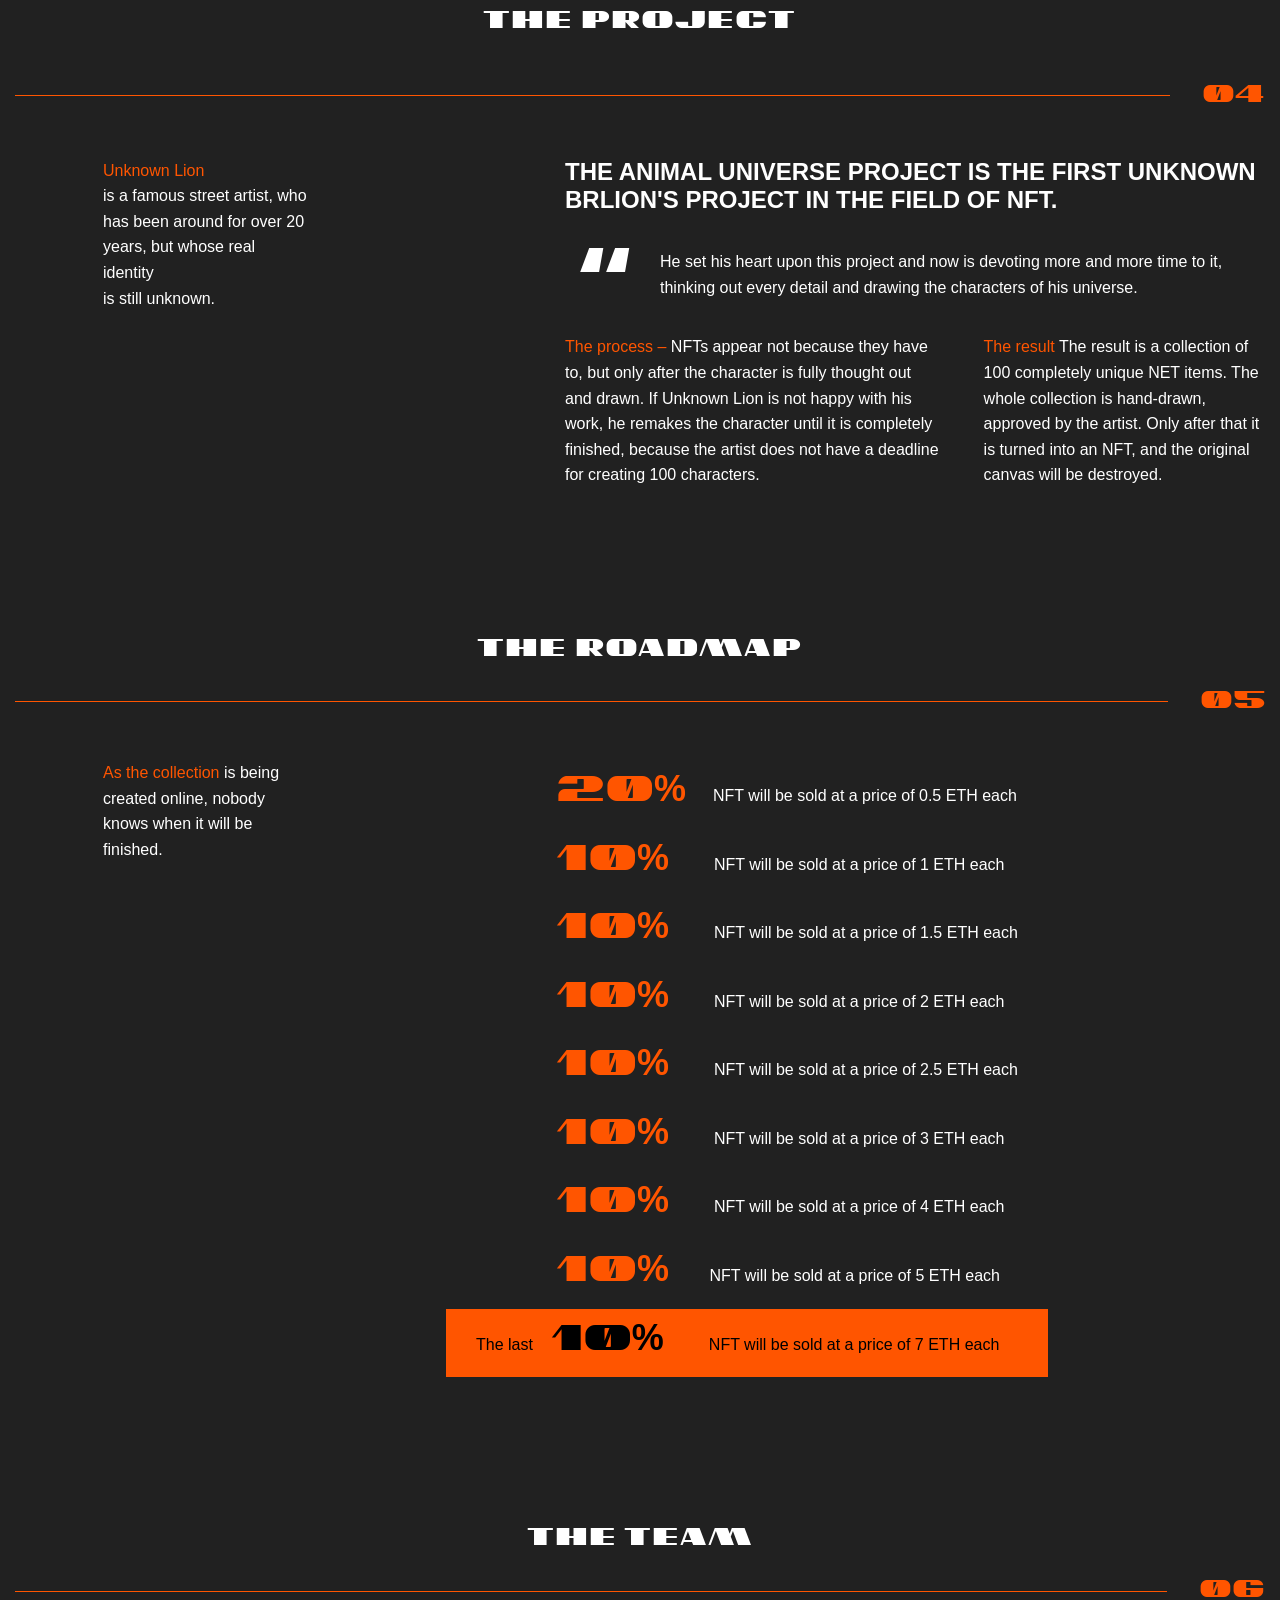
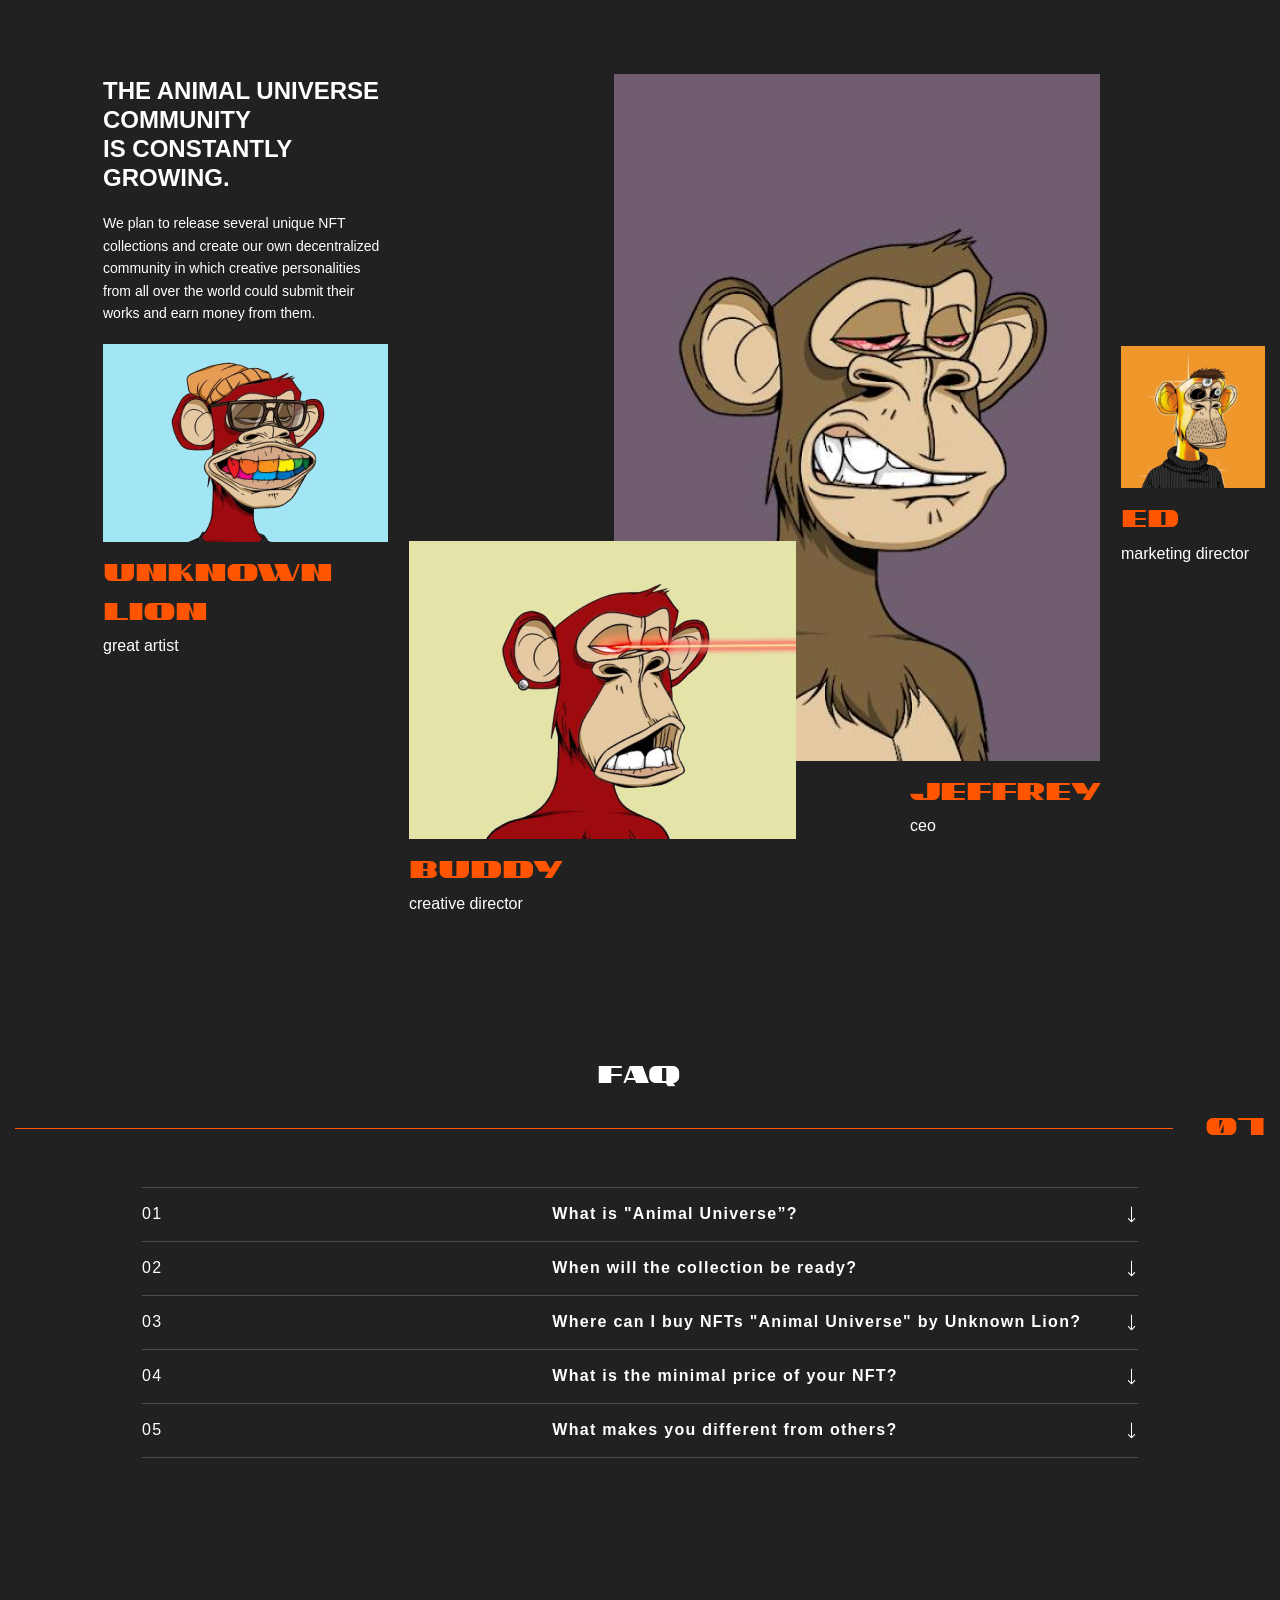
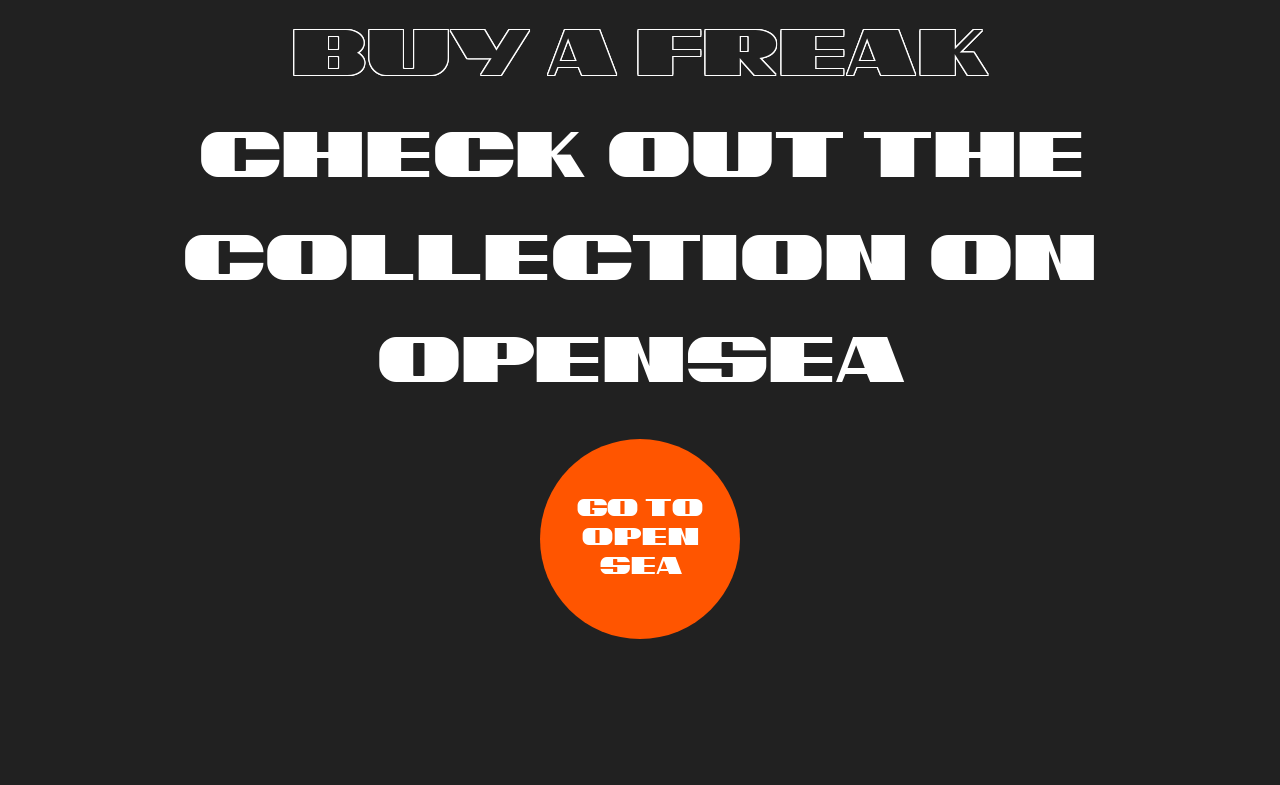
==== commit 352360c8: "сделал секцию faq" ====
--- a/app/index.html
+++ b/app/index.html
@@ -399,11 +399,104 @@
                 </div>
             </div>
             <div class="faq__inner">
-
+                <ul class="faq__list">
+                    <li class="faq__item">
+                        <div class="item-wrap">
+                            <div class="faq__item-number">
+                                01
+                            </div>
+                            <div class="faq__link-box">
+                                <a id="text-link" class="faq__text-link" href="javascript:">
+                                    What is "Animal Universe”?
+                                </a>
+                                <a id="img" class="faq__arrow-link" href="javascript:">
+                                    <img src="images/arrow.png" alt="arrow img">
+                                </a>
+                            </div>
+                        </div>
+                        <p class="faq__answer">
+                            This is an exclusive collection consisting of 100 NFT items, hand-drawn by the famous street
+                            artist Unknown Lion. This collection is created without
+                            the help of any computer programs and technologies. each character is 100% unique.
+                        </p>
+                    </li>
+                    <li class="faq__item">
+                        <div class="item-wrap">
+                            <div class="faq__item-number">
+                                02
+                            </div>
+                            <div class="faq__link-box">
+                                <a class="faq__text-link" href="#">
+                                    When will the collection be ready?
+                                </a>
+                                <a class="faq__arrow-link" href="#">
+                                    <img src="images/arrow.png" alt="arrow img">
+                                </a>
+                            </div>
+                        </div>
+                    </li>
+                    <li class="faq__item">
+                        <div class="item-wrap">
+                            <div class="faq__item-number">
+                                03
+                            </div>
+                            <div class="faq__link-box">
+                                <a class="faq__text-link" href="#">
+                                    Where can I buy NFTs "Animal Universe" by Unknown Lion?
+                                </a>
+                                <a class="faq__arrow-link" href="#">
+                                    <img src="images/arrow.png" alt="arrow img">
+                                </a>
+                            </div>
+                        </div>
+                    </li>
+                    <li class="faq__item">
+                        <div class="item-wrap">
+                            <div class="faq__item-number">
+                                04
+                            </div>
+                            <div class="faq__link-box">
+                                <a class="faq__text-link" href="#">
+                                    What is the minimal price of your NFT?
+                                </a>
+                                <a class="faq__arrow-link" href="#">
+                                    <img src="images/arrow.png" alt="arrow img">
+                                </a>
+                            </div>
+                        </div>
+                    </li>
+                    <li class="faq__item">
+                        <div class="item-wrap">
+                            <div class="faq__item-number">
+                                05
+                            </div>
+                            <div class="faq__link-box">
+                                <a class="faq__text-link" href="#">
+                                    What makes you different from others?
+                                </a>
+                                <a class="faq__arrow-link" href="#">
+                                    <img src="images/arrow.png" alt="arrow img">
+                                </a>
+                            </div>
+                        </div>
+                    </li>
+                </ul>
             </div>
         </div>
     </section>
-
+    <footer class="footer">
+        <div class="footer__top">
+            <h2 class="footer__title">
+                <span>
+                    BUY A FREAK
+                </span> <br>
+                check out the <br> collection on <br> OpenSea
+            </h2>
+            <a class="footer__top-link" href="#">
+                go to <br> open <br> sea
+            </a>
+        </div>
+    </footer>
     <script src="js/main.min.js"></script>
 </body>
 
--- a/app/css/style.min.css
+++ b/app/css/style.min.css
@@ -1 +1 @@
-@font-face{font-family:"Poppins-Regular",sans-serif;font-weight:400;font-style:normal;src:local("Poppins-Regular"),url("../fonts/Poppins-Regular.woff2") format("woff2");font-display:swap}@font-face{font-family:"Poppins-Black",sans-serif;font-weight:900;font-style:normal;src:local("Poppins-Black"),url("../fonts/Poppins-Black.woff2") format("woff2");font-display:swap}@font-face{font-family:"Poppins-Bold",sans-serif;font-weight:700;font-style:normal;src:local("Poppins-Bold"),url("../fonts/Poppins-Bold.woff2") format("woff2");font-display:swap}@font-face{font-family:"Poppins-SemiBold",sans-serif;font-weight:600;font-style:normal;src:local("Poppins-SemiBold"),url("../fonts/Poppins-SemiBold.woff2") format("woff2");font-display:swap}@font-face{font-family:"OTFGlusp-Bold";font-weight:700;font-style:normal;src:local("OTFGlusp-Bold"),url("../fonts/OTFGlusp-Bold.woff2") format("woff2");font-display:swap}@font-face{font-family:"TitilliumWeb-Regular",sans-serif;font-weight:400;font-style:normal;src:local("TitilliumWeb-Regular"),url("../fonts/TitilliumWeb-Regular.woff2") format("woff2");font-display:swap}@font-face{font-family:"TitilliumWeb-SemiBold",sans-serif;font-weight:600;font-style:normal;src:local("TitilliumWeb-SemiBold"),url("../fonts/TitilliumWeb-SemiBold.woff2") format("woff2");font-display:swap}html{-webkit-box-sizing:border-box;box-sizing:border-box}*,*::after,*::before{-webkit-box-sizing:inherit;box-sizing:inherit}ul[class],ol[class]{padding:0}body,h1,h2,h3,h4,h5,h6,p,ul[class],ol[class],li,figure,figcaption,blockquote,dl,dd{margin:0}ul[class]{list-style:none}img{max-width:100%;display:block}input,button,textarea,select{font:inherit}a{text-decoration:none}.team .name span,.roadmap .hov,.roadmap__item-span,body{font-family:"Poppins-Regular",sans-serif;font-weight:400}.project__content-title,.artist__content-title{font-family:"Poppins-Bold",sans-serif;font-weight:700}.team .name,.roadmap__item,.project__content-text::before,.artist .link-box__link,.artist__number-symbol,.artist__title,.story__number-symbol,.story__title,.header__info-link,.header__title,.header__slider-title,.header__logo-title{font-family:"OTFGlusp-Bold",sans-serif;font-weight:700}.team__left-text,.team__left-title{font-family:"TitilliumWeb-Regular",sans-serif;font-weight:400}html,body{height:100%}body{color:#fff;font-size:16px;line-height:160%;display:-webkit-box;display:-ms-flexbox;display:flex;-webkit-box-orient:vertical;-webkit-box-direction:normal;-ms-flex-direction:column;flex-direction:column;background:#212121}.container{max-width:1430px;margin:0 auto;padding:0 15px}a{-ms-flex-negative:0;flex-shrink:0}@font-face{font-family:"swiper-icons";src:url("data:application/font-woff;charset=utf-8;base64, [base64]//wADZ2x5ZgAAAywAAADMAAAD2MHtryVoZWFkAAABbAAAADAAAAA2E2+eoWhoZWEAAAGcAAAAHwAAACQC9gDzaG10eAAAAigAAAAZAAAArgJkABFsb2NhAAAC0AAAAFoAAABaFQAUGG1heHAAAAG8AAAAHwAAACAAcABAbmFtZQAAA/gAAAE5AAACXvFdBwlwb3N0AAAFNAAAAGIAAACE5s74hXjaY2BkYGAAYpf5Hu/j+W2+MnAzMYDAzaX6QjD6/4//Bxj5GA8AuRwMYGkAPywL13jaY2BkYGA88P8Agx4j+/8fQDYfA1AEBWgDAIB2BOoAeNpjYGRgYNBh4GdgYgABEMnIABJzYNADCQAACWgAsQB42mNgYfzCOIGBlYGB0YcxjYGBwR1Kf2WQZGhhYGBiYGVmgAFGBiQQkOaawtDAoMBQxXjg/wEGPcYDDA4wNUA2CCgwsAAAO4EL6gAAeNpj2M0gyAACqxgGNWBkZ2D4/wMA+xkDdgAAAHjaY2BgYGaAYBkGRgYQiAHyGMF8FgYHIM3DwMHABGQrMOgyWDLEM1T9/w8UBfEMgLzE////P/5//f/V/xv+r4eaAAeMbAxwIUYmIMHEgKYAYjUcsDAwsLKxc3BycfPw8jEQA/[base64]/uznmfPFBNODM2K7MTQ45YEAZqGP81AmGGcF3iPqOop0r1SPTaTbVkfUe4HXj97wYE+yNwWYxwWu4v1ugWHgo3S1XdZEVqWM7ET0cfnLGxWfkgR42o2PvWrDMBSFj/IHLaF0zKjRgdiVMwScNRAoWUoH78Y2icB/yIY09An6AH2Bdu/UB+yxopYshQiEvnvu0dURgDt8QeC8PDw7Fpji3fEA4z/PEJ6YOB5hKh4dj3EvXhxPqH/SKUY3rJ7srZ4FZnh1PMAtPhwP6fl2PMJMPDgeQ4rY8YT6Gzao0eAEA409DuggmTnFnOcSCiEiLMgxCiTI6Cq5DZUd3Qmp10vO0LaLTd2cjN4fOumlc7lUYbSQcZFkutRG7g6JKZKy0RmdLY680CDnEJ+UMkpFFe1RN7nxdVpXrC4aTtnaurOnYercZg2YVmLN/d/gczfEimrE/fs/bOuq29Zmn8tloORaXgZgGa78yO9/cnXm2BpaGvq25Dv9S4E9+5SIc9PqupJKhYFSSl47+Qcr1mYNAAAAeNptw0cKwkAAAMDZJA8Q7OUJvkLsPfZ6zFVERPy8qHh2YER+3i/BP83vIBLLySsoKimrqKqpa2hp6+jq6RsYGhmbmJqZSy0sraxtbO3sHRydnEMU4uR6yx7JJXveP7WrDycAAAAAAAH//wACeNpjYGRgYOABYhkgZgJCZgZNBkYGLQZtIJsFLMYAAAw3ALgAeNolizEKgDAQBCchRbC2sFER0YD6qVQiBCv/H9ezGI6Z5XBAw8CBK/m5iQQVauVbXLnOrMZv2oLdKFa8Pjuru2hJzGabmOSLzNMzvutpB3N42mNgZGBg4GKQYzBhYMxJLMlj4GBgAYow/P/PAJJhLM6sSoWKfWCAAwDAjgbRAAB42mNgYGBkAIIbCZo5IPrmUn0hGA0AO8EFTQAA");font-weight:400;font-style:normal}:root{--swiper-theme-color: #007aff}.swiper{margin-left:auto;margin-right:auto;position:relative;overflow:hidden;list-style:none;padding:0;z-index:1}.swiper-vertical>.swiper-wrapper{-webkit-box-orient:vertical;-webkit-box-direction:normal;-ms-flex-direction:column;flex-direction:column}.swiper-wrapper{position:relative;width:100%;height:100%;z-index:1;display:-webkit-box;display:-ms-flexbox;display:flex;-webkit-transition-property:-webkit-transform;transition-property:-webkit-transform;-o-transition-property:transform;transition-property:transform;transition-property:transform, -webkit-transform;-webkit-box-sizing:content-box;box-sizing:content-box}.swiper-android .swiper-slide,.swiper-wrapper{-webkit-transform:translate3d(0px, 0, 0);transform:translate3d(0px, 0, 0)}.swiper-pointer-events{-ms-touch-action:pan-y;touch-action:pan-y}.swiper-pointer-events.swiper-vertical{-ms-touch-action:pan-x;touch-action:pan-x}.swiper-slide{-ms-flex-negative:0;flex-shrink:0;width:100%;height:100%;position:relative;-webkit-transition-property:-webkit-transform;transition-property:-webkit-transform;-o-transition-property:transform;transition-property:transform;transition-property:transform, -webkit-transform}.swiper-slide-invisible-blank{visibility:hidden}.swiper-autoheight,.swiper-autoheight .swiper-slide{height:auto}.swiper-autoheight .swiper-wrapper{-webkit-box-align:start;-ms-flex-align:start;align-items:flex-start;-webkit-transition-property:height,-webkit-transform;transition-property:height,-webkit-transform;-o-transition-property:transform,height;transition-property:transform,height;transition-property:transform,height,-webkit-transform}.swiper-backface-hidden .swiper-slide{-webkit-transform:translateZ(0);transform:translateZ(0);-webkit-backface-visibility:hidden;backface-visibility:hidden}.swiper-3d,.swiper-3d.swiper-css-mode .swiper-wrapper{-webkit-perspective:1200px;perspective:1200px}.swiper-3d .swiper-wrapper,.swiper-3d .swiper-slide,.swiper-3d .swiper-slide-shadow,.swiper-3d .swiper-slide-shadow-left,.swiper-3d .swiper-slide-shadow-right,.swiper-3d .swiper-slide-shadow-top,.swiper-3d .swiper-slide-shadow-bottom,.swiper-3d .swiper-cube-shadow{-webkit-transform-style:preserve-3d;transform-style:preserve-3d}.swiper-3d .swiper-slide-shadow,.swiper-3d .swiper-slide-shadow-left,.swiper-3d .swiper-slide-shadow-right,.swiper-3d .swiper-slide-shadow-top,.swiper-3d .swiper-slide-shadow-bottom{position:absolute;left:0;top:0;width:100%;height:100%;pointer-events:none;z-index:10}.swiper-3d .swiper-slide-shadow{background:rgba(0, 0, 0, 0.15)}.swiper-3d .swiper-slide-shadow-left{background-image:-webkit-gradient(linear, right top, left top, from(rgba(0, 0, 0, 0.5)), to(rgba(0, 0, 0, 0)));background-image:-o-linear-gradient(right, rgba(0, 0, 0, 0.5), rgba(0, 0, 0, 0));background-image:linear-gradient(to left, rgba(0, 0, 0, 0.5), rgba(0, 0, 0, 0))}.swiper-3d .swiper-slide-shadow-right{background-image:-webkit-gradient(linear, left top, right top, from(rgba(0, 0, 0, 0.5)), to(rgba(0, 0, 0, 0)));background-image:-o-linear-gradient(left, rgba(0, 0, 0, 0.5), rgba(0, 0, 0, 0));background-image:linear-gradient(to right, rgba(0, 0, 0, 0.5), rgba(0, 0, 0, 0))}.swiper-3d .swiper-slide-shadow-top{background-image:-webkit-gradient(linear, left bottom, left top, from(rgba(0, 0, 0, 0.5)), to(rgba(0, 0, 0, 0)));background-image:-o-linear-gradient(bottom, rgba(0, 0, 0, 0.5), rgba(0, 0, 0, 0));background-image:linear-gradient(to top, rgba(0, 0, 0, 0.5), rgba(0, 0, 0, 0))}.swiper-3d .swiper-slide-shadow-bottom{background-image:-webkit-gradient(linear, left top, left bottom, from(rgba(0, 0, 0, 0.5)), to(rgba(0, 0, 0, 0)));background-image:-o-linear-gradient(top, rgba(0, 0, 0, 0.5), rgba(0, 0, 0, 0));background-image:linear-gradient(to bottom, rgba(0, 0, 0, 0.5), rgba(0, 0, 0, 0))}.swiper-css-mode>.swiper-wrapper{overflow:auto;scrollbar-width:none;-ms-overflow-style:none}.swiper-css-mode>.swiper-wrapper::-webkit-scrollbar{display:none}.swiper-css-mode>.swiper-wrapper>.swiper-slide{scroll-snap-align:start start}.swiper-horizontal.swiper-css-mode>.swiper-wrapper{-ms-scroll-snap-type:x mandatory;scroll-snap-type:x mandatory}.swiper-vertical.swiper-css-mode>.swiper-wrapper{-ms-scroll-snap-type:y mandatory;scroll-snap-type:y mandatory}.swiper-centered>.swiper-wrapper::before{content:"";-ms-flex-negative:0;flex-shrink:0;-webkit-box-ordinal-group:10000;-ms-flex-order:9999;order:9999}.swiper-centered.swiper-horizontal>.swiper-wrapper>.swiper-slide:first-child{-webkit-margin-start:var(--swiper-centered-offset-before);margin-inline-start:var(--swiper-centered-offset-before)}.swiper-centered.swiper-horizontal>.swiper-wrapper::before{height:100%;min-height:1px;width:var(--swiper-centered-offset-after)}.swiper-centered.swiper-vertical>.swiper-wrapper>.swiper-slide:first-child{-webkit-margin-before:var(--swiper-centered-offset-before);margin-block-start:var(--swiper-centered-offset-before)}.swiper-centered.swiper-vertical>.swiper-wrapper::before{width:100%;min-width:1px;height:var(--swiper-centered-offset-after)}.swiper-centered>.swiper-wrapper>.swiper-slide{scroll-snap-align:center center}.swiper-virtual .swiper-slide{-webkit-backface-visibility:hidden;-webkit-transform:translateZ(0);transform:translateZ(0)}.swiper-virtual.swiper-css-mode .swiper-wrapper::after{content:"";position:absolute;left:0;top:0;pointer-events:none}.swiper-virtual.swiper-css-mode.swiper-horizontal .swiper-wrapper::after{height:1px;width:var(--swiper-virtual-size)}.swiper-virtual.swiper-css-mode.swiper-vertical .swiper-wrapper::after{width:1px;height:var(--swiper-virtual-size)}:root{--swiper-navigation-size: 44px}.swiper-button-prev,.swiper-button-next{position:absolute;top:50%;width:calc(var(--swiper-navigation-size)/44*27);height:var(--swiper-navigation-size);margin-top:calc(0px - var(--swiper-navigation-size)/2);z-index:10;cursor:pointer;display:-webkit-box;display:-ms-flexbox;display:flex;-webkit-box-align:center;-ms-flex-align:center;align-items:center;-webkit-box-pack:center;-ms-flex-pack:center;justify-content:center;color:var(--swiper-navigation-color, var(--swiper-theme-color))}.swiper-button-prev.swiper-button-disabled,.swiper-button-next.swiper-button-disabled{opacity:.35;cursor:auto;pointer-events:none}.swiper-button-prev.swiper-button-hidden,.swiper-button-next.swiper-button-hidden{opacity:0;cursor:auto;pointer-events:none}.swiper-navigation-disabled .swiper-button-prev,.swiper-navigation-disabled .swiper-button-next{display:none !important}.swiper-button-prev:after,.swiper-button-next:after{font-family:swiper-icons;font-size:var(--swiper-navigation-size);text-transform:none !important;letter-spacing:0;font-variant:initial;line-height:1}.swiper-button-prev,.swiper-rtl .swiper-button-next{left:10px;right:auto}.swiper-button-prev:after,.swiper-rtl .swiper-button-next:after{content:"prev"}.swiper-button-next,.swiper-rtl .swiper-button-prev{right:10px;left:auto}.swiper-button-next:after,.swiper-rtl .swiper-button-prev:after{content:"next"}.swiper-button-lock{display:none}.swiper-pagination{position:absolute;text-align:center;-webkit-transition:300ms opacity;-o-transition:300ms opacity;transition:300ms opacity;-webkit-transform:translate3d(0, 0, 0);transform:translate3d(0, 0, 0);z-index:10}.swiper-pagination.swiper-pagination-hidden{opacity:0}.swiper-pagination-disabled>.swiper-pagination,.swiper-pagination.swiper-pagination-disabled{display:none !important}.swiper-pagination-fraction,.swiper-pagination-custom,.swiper-horizontal>.swiper-pagination-bullets,.swiper-pagination-bullets.swiper-pagination-horizontal{bottom:10px;left:0;width:100%}.swiper-pagination-bullets-dynamic{overflow:hidden;font-size:0}.swiper-pagination-bullets-dynamic .swiper-pagination-bullet{-webkit-transform:scale(0.33);-ms-transform:scale(0.33);transform:scale(0.33);position:relative}.swiper-pagination-bullets-dynamic .swiper-pagination-bullet-active{-webkit-transform:scale(1);-ms-transform:scale(1);transform:scale(1)}.swiper-pagination-bullets-dynamic .swiper-pagination-bullet-active-main{-webkit-transform:scale(1);-ms-transform:scale(1);transform:scale(1)}.swiper-pagination-bullets-dynamic .swiper-pagination-bullet-active-prev{-webkit-transform:scale(0.66);-ms-transform:scale(0.66);transform:scale(0.66)}.swiper-pagination-bullets-dynamic .swiper-pagination-bullet-active-prev-prev{-webkit-transform:scale(0.33);-ms-transform:scale(0.33);transform:scale(0.33)}.swiper-pagination-bullets-dynamic .swiper-pagination-bullet-active-next{-webkit-transform:scale(0.66);-ms-transform:scale(0.66);transform:scale(0.66)}.swiper-pagination-bullets-dynamic .swiper-pagination-bullet-active-next-next{-webkit-transform:scale(0.33);-ms-transform:scale(0.33);transform:scale(0.33)}.swiper-pagination-bullet{width:var(--swiper-pagination-bullet-width, var(--swiper-pagination-bullet-size, 8px));height:var(--swiper-pagination-bullet-height, var(--swiper-pagination-bullet-size, 8px));display:inline-block;border-radius:50%;background:var(--swiper-pagination-bullet-inactive-color, #000);opacity:var(--swiper-pagination-bullet-inactive-opacity, 0.2)}button.swiper-pagination-bullet{border:none;margin:0;padding:0;-webkit-box-shadow:none;box-shadow:none;-webkit-appearance:none;-moz-appearance:none;appearance:none}.swiper-pagination-clickable .swiper-pagination-bullet{cursor:pointer}.swiper-pagination-bullet:only-child{display:none !important}.swiper-pagination-bullet-active{opacity:var(--swiper-pagination-bullet-opacity, 1);background:var(--swiper-pagination-color, var(--swiper-theme-color))}.swiper-vertical>.swiper-pagination-bullets,.swiper-pagination-vertical.swiper-pagination-bullets{right:10px;top:50%;-webkit-transform:translate3d(0px, -50%, 0);transform:translate3d(0px, -50%, 0)}.swiper-vertical>.swiper-pagination-bullets .swiper-pagination-bullet,.swiper-pagination-vertical.swiper-pagination-bullets .swiper-pagination-bullet{margin:var(--swiper-pagination-bullet-vertical-gap, 6px) 0;display:block}.swiper-vertical>.swiper-pagination-bullets.swiper-pagination-bullets-dynamic,.swiper-pagination-vertical.swiper-pagination-bullets.swiper-pagination-bullets-dynamic{top:50%;-webkit-transform:translateY(-50%);-ms-transform:translateY(-50%);transform:translateY(-50%);width:8px}.swiper-vertical>.swiper-pagination-bullets.swiper-pagination-bullets-dynamic .swiper-pagination-bullet,.swiper-pagination-vertical.swiper-pagination-bullets.swiper-pagination-bullets-dynamic .swiper-pagination-bullet{display:inline-block;-webkit-transition:200ms top,200ms -webkit-transform;transition:200ms top,200ms -webkit-transform;-o-transition:200ms transform,200ms top;transition:200ms transform,200ms top;transition:200ms transform,200ms top,200ms -webkit-transform}.swiper-horizontal>.swiper-pagination-bullets .swiper-pagination-bullet,.swiper-pagination-horizontal.swiper-pagination-bullets .swiper-pagination-bullet{margin:0 var(--swiper-pagination-bullet-horizontal-gap, 4px)}.swiper-horizontal>.swiper-pagination-bullets.swiper-pagination-bullets-dynamic,.swiper-pagination-horizontal.swiper-pagination-bullets.swiper-pagination-bullets-dynamic{left:50%;-webkit-transform:translateX(-50%);-ms-transform:translateX(-50%);transform:translateX(-50%);white-space:nowrap}.swiper-horizontal>.swiper-pagination-bullets.swiper-pagination-bullets-dynamic .swiper-pagination-bullet,.swiper-pagination-horizontal.swiper-pagination-bullets.swiper-pagination-bullets-dynamic .swiper-pagination-bullet{-webkit-transition:200ms left,200ms -webkit-transform;transition:200ms left,200ms -webkit-transform;-o-transition:200ms transform,200ms left;transition:200ms transform,200ms left;transition:200ms transform,200ms left,200ms -webkit-transform}.swiper-horizontal.swiper-rtl>.swiper-pagination-bullets-dynamic .swiper-pagination-bullet{-webkit-transition:200ms right,200ms -webkit-transform;transition:200ms right,200ms -webkit-transform;-o-transition:200ms transform,200ms right;transition:200ms transform,200ms right;transition:200ms transform,200ms right,200ms -webkit-transform}.swiper-pagination-progressbar{background:rgba(0, 0, 0, 0.25);position:absolute}.swiper-pagination-progressbar .swiper-pagination-progressbar-fill{background:var(--swiper-pagination-color, var(--swiper-theme-color));position:absolute;left:0;top:0;width:100%;height:100%;-webkit-transform:scale(0);-ms-transform:scale(0);transform:scale(0);-webkit-transform-origin:left top;-ms-transform-origin:left top;transform-origin:left top}.swiper-rtl .swiper-pagination-progressbar .swiper-pagination-progressbar-fill{-webkit-transform-origin:right top;-ms-transform-origin:right top;transform-origin:right top}.swiper-horizontal>.swiper-pagination-progressbar,.swiper-pagination-progressbar.swiper-pagination-horizontal,.swiper-vertical>.swiper-pagination-progressbar.swiper-pagination-progressbar-opposite,.swiper-pagination-progressbar.swiper-pagination-vertical.swiper-pagination-progressbar-opposite{width:100%;height:4px;left:0;top:0}.swiper-vertical>.swiper-pagination-progressbar,.swiper-pagination-progressbar.swiper-pagination-vertical,.swiper-horizontal>.swiper-pagination-progressbar.swiper-pagination-progressbar-opposite,.swiper-pagination-progressbar.swiper-pagination-horizontal.swiper-pagination-progressbar-opposite{width:4px;height:100%;left:0;top:0}.swiper-pagination-lock{display:none}.swiper-scrollbar{border-radius:10px;position:relative;-ms-touch-action:none;background:rgba(0, 0, 0, 0.1)}.swiper-scrollbar-disabled>.swiper-scrollbar,.swiper-scrollbar.swiper-scrollbar-disabled{display:none !important}.swiper-horizontal>.swiper-scrollbar,.swiper-scrollbar.swiper-scrollbar-horizontal{position:absolute;left:1%;bottom:3px;z-index:50;height:5px;width:98%}.swiper-vertical>.swiper-scrollbar,.swiper-scrollbar.swiper-scrollbar-vertical{position:absolute;right:3px;top:1%;z-index:50;width:5px;height:98%}.swiper-scrollbar-drag{height:100%;width:100%;position:relative;background:rgba(0, 0, 0, 0.5);border-radius:10px;left:0;top:0}.swiper-scrollbar-cursor-drag{cursor:move}.swiper-scrollbar-lock{display:none}.swiper-zoom-container{width:100%;height:100%;display:-webkit-box;display:-ms-flexbox;display:flex;-webkit-box-pack:center;-ms-flex-pack:center;justify-content:center;-webkit-box-align:center;-ms-flex-align:center;align-items:center;text-align:center}.swiper-zoom-container>img,.swiper-zoom-container>svg,.swiper-zoom-container>canvas{max-width:100%;max-height:100%;-o-object-fit:contain;object-fit:contain}.swiper-slide-zoomed{cursor:move}.swiper-lazy-preloader{width:42px;height:42px;position:absolute;left:50%;top:50%;margin-left:-21px;margin-top:-21px;z-index:10;-webkit-transform-origin:50%;-ms-transform-origin:50%;transform-origin:50%;-webkit-box-sizing:border-box;box-sizing:border-box;border:4px solid var(--swiper-preloader-color, var(--swiper-theme-color));border-radius:50%;border-top-color:transparent}.swiper:not(.swiper-watch-progress) .swiper-lazy-preloader,.swiper-watch-progress .swiper-slide-visible .swiper-lazy-preloader{-webkit-animation:swiper-preloader-spin 1s infinite linear;animation:swiper-preloader-spin 1s infinite linear}.swiper-lazy-preloader-white{--swiper-preloader-color: #fff}.swiper-lazy-preloader-black{--swiper-preloader-color: #000}@-webkit-keyframes swiper-preloader-spin{0%{-webkit-transform:rotate(0deg);transform:rotate(0deg)}100%{-webkit-transform:rotate(360deg);transform:rotate(360deg)}}@keyframes swiper-preloader-spin{0%{-webkit-transform:rotate(0deg);transform:rotate(0deg)}100%{-webkit-transform:rotate(360deg);transform:rotate(360deg)}}.swiper .swiper-notification{position:absolute;left:0;top:0;pointer-events:none;opacity:0;z-index:-1000}.swiper-free-mode>.swiper-wrapper{-webkit-transition-timing-function:ease-out;-o-transition-timing-function:ease-out;transition-timing-function:ease-out;margin:0 auto}.swiper-grid>.swiper-wrapper{-ms-flex-wrap:wrap;flex-wrap:wrap}.swiper-grid-column>.swiper-wrapper{-ms-flex-wrap:wrap;flex-wrap:wrap;-webkit-box-orient:vertical;-webkit-box-direction:normal;-ms-flex-direction:column;flex-direction:column}.swiper-fade.swiper-free-mode .swiper-slide{-webkit-transition-timing-function:ease-out;-o-transition-timing-function:ease-out;transition-timing-function:ease-out}.swiper-fade .swiper-slide{pointer-events:none;-webkit-transition-property:opacity;-o-transition-property:opacity;transition-property:opacity}.swiper-fade .swiper-slide .swiper-slide{pointer-events:none}.swiper-fade .swiper-slide-active,.swiper-fade .swiper-slide-active .swiper-slide-active{pointer-events:auto}.swiper-cube{overflow:visible}.swiper-cube .swiper-slide{pointer-events:none;-webkit-backface-visibility:hidden;backface-visibility:hidden;z-index:1;visibility:hidden;-webkit-transform-origin:0 0;-ms-transform-origin:0 0;transform-origin:0 0;width:100%;height:100%}.swiper-cube .swiper-slide .swiper-slide{pointer-events:none}.swiper-cube.swiper-rtl .swiper-slide{-webkit-transform-origin:100% 0;-ms-transform-origin:100% 0;transform-origin:100% 0}.swiper-cube .swiper-slide-active,.swiper-cube .swiper-slide-active .swiper-slide-active{pointer-events:auto}.swiper-cube .swiper-slide-active,.swiper-cube .swiper-slide-next,.swiper-cube .swiper-slide-prev,.swiper-cube .swiper-slide-next+.swiper-slide{pointer-events:auto;visibility:visible}.swiper-cube .swiper-slide-shadow-top,.swiper-cube .swiper-slide-shadow-bottom,.swiper-cube .swiper-slide-shadow-left,.swiper-cube .swiper-slide-shadow-right{z-index:0;-webkit-backface-visibility:hidden;backface-visibility:hidden}.swiper-cube .swiper-cube-shadow{position:absolute;left:0;bottom:0px;width:100%;height:100%;opacity:.6;z-index:0}.swiper-cube .swiper-cube-shadow:before{content:"";background:#000;position:absolute;left:0;top:0;bottom:0;right:0;-webkit-filter:blur(50px);filter:blur(50px)}.swiper-flip{overflow:visible}.swiper-flip .swiper-slide{pointer-events:none;-webkit-backface-visibility:hidden;backface-visibility:hidden;z-index:1}.swiper-flip .swiper-slide .swiper-slide{pointer-events:none}.swiper-flip .swiper-slide-active,.swiper-flip .swiper-slide-active .swiper-slide-active{pointer-events:auto}.swiper-flip .swiper-slide-shadow-top,.swiper-flip .swiper-slide-shadow-bottom,.swiper-flip .swiper-slide-shadow-left,.swiper-flip .swiper-slide-shadow-right{z-index:0;-webkit-backface-visibility:hidden;backface-visibility:hidden}.swiper-creative .swiper-slide{-webkit-backface-visibility:hidden;backface-visibility:hidden;overflow:hidden;-webkit-transition-property:opacity,height,-webkit-transform;transition-property:opacity,height,-webkit-transform;-o-transition-property:transform,opacity,height;transition-property:transform,opacity,height;transition-property:transform,opacity,height,-webkit-transform}.swiper-cards{overflow:visible}.swiper-cards .swiper-slide{-webkit-transform-origin:center bottom;-ms-transform-origin:center bottom;transform-origin:center bottom;-webkit-backface-visibility:hidden;backface-visibility:hidden;overflow:hidden}.header{padding:30px 0 170px}.header__top{display:-webkit-box;display:-ms-flexbox;display:flex;-webkit-box-pack:justify;-ms-flex-pack:justify;justify-content:space-between;-webkit-box-align:center;-ms-flex-align:center;align-items:center;margin-bottom:168px}.header__logo-title{font-size:14px;line-height:110%;color:#fff;text-transform:uppercase}.header .menu{display:-webkit-box;display:-ms-flexbox;display:flex;gap:166px;-webkit-box-align:center;-ms-flex-align:center;align-items:center}.header .menu__list{display:-webkit-box;display:-ms-flexbox;display:flex;gap:44px;-webkit-box-align:center;-ms-flex-align:center;align-items:center}.header .menu__link{color:#fff;text-transform:capitalize;line-height:100%;-webkit-transition:all .4s;-o-transition:all .4s;transition:all .4s}.header .menu__link:hover,.header .menu__link:focus{text-decoration:underline;color:#f50}.header__content{display:-webkit-box;display:-ms-flexbox;display:flex;-webkit-box-pack:justify;-ms-flex-pack:justify;justify-content:space-between}.header__slider-title{font-size:72px;line-height:100%;color:#f50;margin-bottom:74px;text-align:right}.header .slider{width:437px;height:340px;margin-left:50px;padding-left:50px}.header .slider__photo{min-width:387px;min-height:340px;height:auto}.header__info{max-width:794px}.header__title{font-size:64px;line-height:110%;text-transform:uppercase;color:#212121;text-shadow:0 -1px 0 #fff,0 -1px 0 #fff,0 1px 0 #fff,0 1px 0 #fff,-1px 0 0 #fff,1px 0 0 #fff,-1px 0 0 #fff,1px 0 0 #fff,-1px -1px 0 #fff,1px -1px 0 #fff,-1px 1px 0 #fff,1px 1px 0 #fff,-1px -1px 0 #fff,1px -1px 0 #fff,-1px 1px 0 #fff,1px 1px 0 #fff;margin-bottom:24px}.header__title span{display:block;color:#fff;white-space:nowrap}.header__text{max-width:552px;margin-bottom:38px;display:block}.header__info-link{padding:17px 26px;color:#fff;text-transform:uppercase;line-height:100%;letter-spacing:.05em;background:#f50}.header .swiper-horizontal>.swiper-pagination-bullets,.header .swiper-pagination-bullets.swiper-pagination-horizontal{bottom:50%;left:-210px;width:100%;-webkit-transform:rotate(90deg);-ms-transform:rotate(90deg);transform:rotate(90deg)}.header .swiper-pagination-bullet{width:10px;height:10px;background-color:#4e4e4e;border-radius:50%}.header .swiper-pagination-bullet-active{background-color:#f50}.story{background:#f50;padding:100px 0 76px}.story__title{font-size:24px;line-height:100%;letter-spacing:.08em;text-transform:lowercase;color:#fff;margin-bottom:28px}.story__number{display:-webkit-box;display:-ms-flexbox;display:flex;gap:32px;-webkit-box-align:center;-ms-flex-align:center;align-items:center;margin-bottom:46px}.story__number-line{width:100%;height:1px;background:#fff}.story__number-symbol{font-size:24px;line-height:100%;color:#fff}.story__items{display:-webkit-box;display:-ms-flexbox;display:flex;-ms-flex-pack:distribute;justify-content:space-around;padding:0 88px 0 154px}.story__item{display:-webkit-box;display:-ms-flexbox;display:flex;gap:20px;-webkit-box-align:baseline;-ms-flex-align:baseline;align-items:baseline}.story__text{text-transform:capitalize}.artist{padding-top:150px;padding-bottom:1140px}.artist__title{font-size:24px;line-height:100%;letter-spacing:.08em;text-transform:uppercase;color:#fff;margin-bottom:28px}.artist__number{display:-webkit-box;display:-ms-flexbox;display:flex;gap:32px;-webkit-box-align:center;-ms-flex-align:center;align-items:center;margin-bottom:46px}.artist__number-line{width:100%;height:1px;background:#f50}.artist__number-symbol{font-size:24px;line-height:100%;color:#f50}.artist__content-title{font-size:24px;line-height:120%;text-transform:uppercase;margin-bottom:20px}.artist__content{position:relative}.artist__content-title{margin-top:70px}.artist__content-top{display:-webkit-box;display:-ms-flexbox;display:flex;gap:116px;padding-left:188px}.artist__content-center{display:-webkit-box;display:-ms-flexbox;display:flex;gap:116px;padding-left:70px;position:absolute;top:400px}.artist .center-wrap{margin-top:180px}.artist .center-title{margin-top:0}.artist__content-bottom{position:absolute;top:730px;right:120px}.artist .bottom-wrap{margin-bottom:80px;margin-left:200px}.artist .link-box{position:absolute;top:1240px;left:70px}.artist .link-box__text{margin-bottom:23px}.artist .link-box__link{padding:17px 26px;color:#fff;text-transform:uppercase;line-height:100%;letter-spacing:.05em;background:#f50}.project{padding-bottom:150px}.project__title{text-align:center;margin-bottom:50px}.project .artist__number{margin-bottom:50px}.project__wrapper{display:-webkit-box;display:-ms-flexbox;display:flex;gap:258px}.project__content{max-width:700px}.project__descr{margin-left:88px}.project__descr span{color:#f50;display:block}.project__content-title{font-size:24px;line-height:120%;text-transform:uppercase;margin-bottom:34px}.project__content-text{padding-left:95px;position:relative;margin-bottom:34px}.project__content-text::before{position:absolute;content:"“";width:60px;height:60px;font-size:96px;text-transform:uppercase;top:30px;left:10px}.project .descr-box{display:-webkit-box;display:-ms-flexbox;display:flex;gap:42px}.project .descr-box span{color:#f50}.roadmap{padding-bottom:150px}.roadmap__title{text-align:center}.roadmap__wrapper{display:-webkit-box;display:-ms-flexbox;display:flex;gap:220px}.roadmap__descr{margin-left:88px;max-width:203px}.roadmap__descr span{color:#f50}.roadmap__item{font-size:36px;text-transform:uppercase;color:#f50;margin-right:30px;padding:20px 30px}.roadmap__item-hov{padding:20px 30px;color:#000;background-color:#f50;margin-left:-80px}.roadmap__item-hov span{color:#000}.roadmap__item-span{font-size:16px;color:#fff;text-transform:none}.roadmap .hov{font-size:16px;text-transform:none;color:#000}.team{padding-bottom:206px}.team__number{margin-bottom:50px}.team__title{text-align:center}.team__wrapper{display:-webkit-box;display:-ms-flexbox;display:flex;-ms-flex-wrap:nowrap;flex-wrap:nowrap;gap:226px;position:relative}.team__left{margin-left:88px;max-width:285px;padding-bottom:200px}.team__left-title{font-size:24px;line-height:120%;text-transform:uppercase;margin-bottom:20px;padding-top:24px}.team__left-text{font-size:14px;line-height:160%;margin-bottom:20px}.team__img{margin-bottom:14px;-o-object-fit:contain;object-fit:contain}.team .name{font-size:24px;line-height:160%;color:#f50}.team .name span{display:block;color:#fff;font-size:16px;line-height:160%;text-transform:lowercase}.team .right-name{margin-left:296px}.team__right{display:-webkit-box;display:-ms-flexbox;display:flex;gap:20px;-webkit-box-align:center;-ms-flex-align:center;align-items:center;margin:0}.team .before-box{position:absolute;bottom:-58px;left:394px}+@font-face{font-family:"Poppins-Regular",sans-serif;font-weight:400;font-style:normal;src:local("Poppins-Regular"),url("../fonts/Poppins-Regular.woff2") format("woff2");font-display:swap}@font-face{font-family:"Poppins-Black",sans-serif;font-weight:900;font-style:normal;src:local("Poppins-Black"),url("../fonts/Poppins-Black.woff2") format("woff2");font-display:swap}@font-face{font-family:"Poppins-Bold",sans-serif;font-weight:700;font-style:normal;src:local("Poppins-Bold"),url("../fonts/Poppins-Bold.woff2") format("woff2");font-display:swap}@font-face{font-family:"Poppins-SemiBold",sans-serif;font-weight:600;font-style:normal;src:local("Poppins-SemiBold"),url("../fonts/Poppins-SemiBold.woff2") format("woff2");font-display:swap}@font-face{font-family:"OTFGlusp-Bold";font-weight:700;font-style:normal;src:local("OTFGlusp-Bold"),url("../fonts/OTFGlusp-Bold.woff2") format("woff2");font-display:swap}@font-face{font-family:"TitilliumWeb-Regular",sans-serif;font-weight:400;font-style:normal;src:local("TitilliumWeb-Regular"),url("../fonts/TitilliumWeb-Regular.woff2") format("woff2");font-display:swap}@font-face{font-family:"TitilliumWeb-SemiBold",sans-serif;font-weight:600;font-style:normal;src:local("TitilliumWeb-SemiBold"),url("../fonts/TitilliumWeb-SemiBold.woff2") format("woff2");font-display:swap}html{-webkit-box-sizing:border-box;box-sizing:border-box}*,*::after,*::before{-webkit-box-sizing:inherit;box-sizing:inherit}ul[class],ol[class]{padding:0}body,h1,h2,h3,h4,h5,h6,p,ul[class],ol[class],li,figure,figcaption,blockquote,dl,dd{margin:0}ul[class]{list-style:none}img{max-width:100%;display:block}input,button,textarea,select{font:inherit}a{text-decoration:none}.team .name span,.roadmap .hov,.roadmap__item-span,body{font-family:"Poppins-Regular",sans-serif;font-weight:400}.faq__text-link,.project__content-title,.artist__content-title{font-family:"Poppins-Bold",sans-serif;font-weight:700}.footer__top-link,.footer__title,.team .name,.roadmap__item,.project__content-text::before,.artist .link-box__link,.artist__number-symbol,.artist__title,.story__number-symbol,.story__title,.header__info-link,.header__title,.header__slider-title,.header__logo-title{font-family:"OTFGlusp-Bold",sans-serif;font-weight:700}.team__left-text{font-family:"TitilliumWeb-Regular",sans-serif;font-weight:400}.team__left-title{font-family:"TitilliumWeb-SemiBold",sans-serif;font-weight:600}html,body{height:100%}body{color:#fff;font-size:16px;line-height:160%;display:-webkit-box;display:-ms-flexbox;display:flex;-webkit-box-orient:vertical;-webkit-box-direction:normal;-ms-flex-direction:column;flex-direction:column;background:#212121}.container{max-width:1430px;margin:0 auto;padding:0 15px}a{-ms-flex-negative:0;flex-shrink:0}@font-face{font-family:"swiper-icons";src:url("data:application/font-woff;charset=utf-8;base64, [base64]//wADZ2x5ZgAAAywAAADMAAAD2MHtryVoZWFkAAABbAAAADAAAAA2E2+eoWhoZWEAAAGcAAAAHwAAACQC9gDzaG10eAAAAigAAAAZAAAArgJkABFsb2NhAAAC0AAAAFoAAABaFQAUGG1heHAAAAG8AAAAHwAAACAAcABAbmFtZQAAA/gAAAE5AAACXvFdBwlwb3N0AAAFNAAAAGIAAACE5s74hXjaY2BkYGAAYpf5Hu/j+W2+MnAzMYDAzaX6QjD6/4//Bxj5GA8AuRwMYGkAPywL13jaY2BkYGA88P8Agx4j+/8fQDYfA1AEBWgDAIB2BOoAeNpjYGRgYNBh4GdgYgABEMnIABJzYNADCQAACWgAsQB42mNgYfzCOIGBlYGB0YcxjYGBwR1Kf2WQZGhhYGBiYGVmgAFGBiQQkOaawtDAoMBQxXjg/wEGPcYDDA4wNUA2CCgwsAAAO4EL6gAAeNpj2M0gyAACqxgGNWBkZ2D4/wMA+xkDdgAAAHjaY2BgYGaAYBkGRgYQiAHyGMF8FgYHIM3DwMHABGQrMOgyWDLEM1T9/w8UBfEMgLzE////P/5//f/V/xv+r4eaAAeMbAxwIUYmIMHEgKYAYjUcsDAwsLKxc3BycfPw8jEQA/[base64]/uznmfPFBNODM2K7MTQ45YEAZqGP81AmGGcF3iPqOop0r1SPTaTbVkfUe4HXj97wYE+yNwWYxwWu4v1ugWHgo3S1XdZEVqWM7ET0cfnLGxWfkgR42o2PvWrDMBSFj/IHLaF0zKjRgdiVMwScNRAoWUoH78Y2icB/yIY09An6AH2Bdu/UB+yxopYshQiEvnvu0dURgDt8QeC8PDw7Fpji3fEA4z/PEJ6YOB5hKh4dj3EvXhxPqH/SKUY3rJ7srZ4FZnh1PMAtPhwP6fl2PMJMPDgeQ4rY8YT6Gzao0eAEA409DuggmTnFnOcSCiEiLMgxCiTI6Cq5DZUd3Qmp10vO0LaLTd2cjN4fOumlc7lUYbSQcZFkutRG7g6JKZKy0RmdLY680CDnEJ+UMkpFFe1RN7nxdVpXrC4aTtnaurOnYercZg2YVmLN/d/gczfEimrE/fs/bOuq29Zmn8tloORaXgZgGa78yO9/cnXm2BpaGvq25Dv9S4E9+5SIc9PqupJKhYFSSl47+Qcr1mYNAAAAeNptw0cKwkAAAMDZJA8Q7OUJvkLsPfZ6zFVERPy8qHh2YER+3i/BP83vIBLLySsoKimrqKqpa2hp6+jq6RsYGhmbmJqZSy0sraxtbO3sHRydnEMU4uR6yx7JJXveP7WrDycAAAAAAAH//wACeNpjYGRgYOABYhkgZgJCZgZNBkYGLQZtIJsFLMYAAAw3ALgAeNolizEKgDAQBCchRbC2sFER0YD6qVQiBCv/H9ezGI6Z5XBAw8CBK/m5iQQVauVbXLnOrMZv2oLdKFa8Pjuru2hJzGabmOSLzNMzvutpB3N42mNgZGBg4GKQYzBhYMxJLMlj4GBgAYow/P/PAJJhLM6sSoWKfWCAAwDAjgbRAAB42mNgYGBkAIIbCZo5IPrmUn0hGA0AO8EFTQAA");font-weight:400;font-style:normal}:root{--swiper-theme-color: #007aff}.swiper{margin-left:auto;margin-right:auto;position:relative;overflow:hidden;list-style:none;padding:0;z-index:1}.swiper-vertical>.swiper-wrapper{-webkit-box-orient:vertical;-webkit-box-direction:normal;-ms-flex-direction:column;flex-direction:column}.swiper-wrapper{position:relative;width:100%;height:100%;z-index:1;display:-webkit-box;display:-ms-flexbox;display:flex;-webkit-transition-property:-webkit-transform;transition-property:-webkit-transform;-o-transition-property:transform;transition-property:transform;transition-property:transform, -webkit-transform;-webkit-box-sizing:content-box;box-sizing:content-box}.swiper-android .swiper-slide,.swiper-wrapper{-webkit-transform:translate3d(0px, 0, 0);transform:translate3d(0px, 0, 0)}.swiper-pointer-events{-ms-touch-action:pan-y;touch-action:pan-y}.swiper-pointer-events.swiper-vertical{-ms-touch-action:pan-x;touch-action:pan-x}.swiper-slide{-ms-flex-negative:0;flex-shrink:0;width:100%;height:100%;position:relative;-webkit-transition-property:-webkit-transform;transition-property:-webkit-transform;-o-transition-property:transform;transition-property:transform;transition-property:transform, -webkit-transform}.swiper-slide-invisible-blank{visibility:hidden}.swiper-autoheight,.swiper-autoheight .swiper-slide{height:auto}.swiper-autoheight .swiper-wrapper{-webkit-box-align:start;-ms-flex-align:start;align-items:flex-start;-webkit-transition-property:height,-webkit-transform;transition-property:height,-webkit-transform;-o-transition-property:transform,height;transition-property:transform,height;transition-property:transform,height,-webkit-transform}.swiper-backface-hidden .swiper-slide{-webkit-transform:translateZ(0);transform:translateZ(0);-webkit-backface-visibility:hidden;backface-visibility:hidden}.swiper-3d,.swiper-3d.swiper-css-mode .swiper-wrapper{-webkit-perspective:1200px;perspective:1200px}.swiper-3d .swiper-wrapper,.swiper-3d .swiper-slide,.swiper-3d .swiper-slide-shadow,.swiper-3d .swiper-slide-shadow-left,.swiper-3d .swiper-slide-shadow-right,.swiper-3d .swiper-slide-shadow-top,.swiper-3d .swiper-slide-shadow-bottom,.swiper-3d .swiper-cube-shadow{-webkit-transform-style:preserve-3d;transform-style:preserve-3d}.swiper-3d .swiper-slide-shadow,.swiper-3d .swiper-slide-shadow-left,.swiper-3d .swiper-slide-shadow-right,.swiper-3d .swiper-slide-shadow-top,.swiper-3d .swiper-slide-shadow-bottom{position:absolute;left:0;top:0;width:100%;height:100%;pointer-events:none;z-index:10}.swiper-3d .swiper-slide-shadow{background:rgba(0, 0, 0, 0.15)}.swiper-3d .swiper-slide-shadow-left{background-image:-webkit-gradient(linear, right top, left top, from(rgba(0, 0, 0, 0.5)), to(rgba(0, 0, 0, 0)));background-image:-o-linear-gradient(right, rgba(0, 0, 0, 0.5), rgba(0, 0, 0, 0));background-image:linear-gradient(to left, rgba(0, 0, 0, 0.5), rgba(0, 0, 0, 0))}.swiper-3d .swiper-slide-shadow-right{background-image:-webkit-gradient(linear, left top, right top, from(rgba(0, 0, 0, 0.5)), to(rgba(0, 0, 0, 0)));background-image:-o-linear-gradient(left, rgba(0, 0, 0, 0.5), rgba(0, 0, 0, 0));background-image:linear-gradient(to right, rgba(0, 0, 0, 0.5), rgba(0, 0, 0, 0))}.swiper-3d .swiper-slide-shadow-top{background-image:-webkit-gradient(linear, left bottom, left top, from(rgba(0, 0, 0, 0.5)), to(rgba(0, 0, 0, 0)));background-image:-o-linear-gradient(bottom, rgba(0, 0, 0, 0.5), rgba(0, 0, 0, 0));background-image:linear-gradient(to top, rgba(0, 0, 0, 0.5), rgba(0, 0, 0, 0))}.swiper-3d .swiper-slide-shadow-bottom{background-image:-webkit-gradient(linear, left top, left bottom, from(rgba(0, 0, 0, 0.5)), to(rgba(0, 0, 0, 0)));background-image:-o-linear-gradient(top, rgba(0, 0, 0, 0.5), rgba(0, 0, 0, 0));background-image:linear-gradient(to bottom, rgba(0, 0, 0, 0.5), rgba(0, 0, 0, 0))}.swiper-css-mode>.swiper-wrapper{overflow:auto;scrollbar-width:none;-ms-overflow-style:none}.swiper-css-mode>.swiper-wrapper::-webkit-scrollbar{display:none}.swiper-css-mode>.swiper-wrapper>.swiper-slide{scroll-snap-align:start start}.swiper-horizontal.swiper-css-mode>.swiper-wrapper{-ms-scroll-snap-type:x mandatory;scroll-snap-type:x mandatory}.swiper-vertical.swiper-css-mode>.swiper-wrapper{-ms-scroll-snap-type:y mandatory;scroll-snap-type:y mandatory}.swiper-centered>.swiper-wrapper::before{content:"";-ms-flex-negative:0;flex-shrink:0;-webkit-box-ordinal-group:10000;-ms-flex-order:9999;order:9999}.swiper-centered.swiper-horizontal>.swiper-wrapper>.swiper-slide:first-child{-webkit-margin-start:var(--swiper-centered-offset-before);margin-inline-start:var(--swiper-centered-offset-before)}.swiper-centered.swiper-horizontal>.swiper-wrapper::before{height:100%;min-height:1px;width:var(--swiper-centered-offset-after)}.swiper-centered.swiper-vertical>.swiper-wrapper>.swiper-slide:first-child{-webkit-margin-before:var(--swiper-centered-offset-before);margin-block-start:var(--swiper-centered-offset-before)}.swiper-centered.swiper-vertical>.swiper-wrapper::before{width:100%;min-width:1px;height:var(--swiper-centered-offset-after)}.swiper-centered>.swiper-wrapper>.swiper-slide{scroll-snap-align:center center}.swiper-virtual .swiper-slide{-webkit-backface-visibility:hidden;-webkit-transform:translateZ(0);transform:translateZ(0)}.swiper-virtual.swiper-css-mode .swiper-wrapper::after{content:"";position:absolute;left:0;top:0;pointer-events:none}.swiper-virtual.swiper-css-mode.swiper-horizontal .swiper-wrapper::after{height:1px;width:var(--swiper-virtual-size)}.swiper-virtual.swiper-css-mode.swiper-vertical .swiper-wrapper::after{width:1px;height:var(--swiper-virtual-size)}:root{--swiper-navigation-size: 44px}.swiper-button-prev,.swiper-button-next{position:absolute;top:50%;width:calc(var(--swiper-navigation-size)/44*27);height:var(--swiper-navigation-size);margin-top:calc(0px - var(--swiper-navigation-size)/2);z-index:10;cursor:pointer;display:-webkit-box;display:-ms-flexbox;display:flex;-webkit-box-align:center;-ms-flex-align:center;align-items:center;-webkit-box-pack:center;-ms-flex-pack:center;justify-content:center;color:var(--swiper-navigation-color, var(--swiper-theme-color))}.swiper-button-prev.swiper-button-disabled,.swiper-button-next.swiper-button-disabled{opacity:.35;cursor:auto;pointer-events:none}.swiper-button-prev.swiper-button-hidden,.swiper-button-next.swiper-button-hidden{opacity:0;cursor:auto;pointer-events:none}.swiper-navigation-disabled .swiper-button-prev,.swiper-navigation-disabled .swiper-button-next{display:none !important}.swiper-button-prev:after,.swiper-button-next:after{font-family:swiper-icons;font-size:var(--swiper-navigation-size);text-transform:none !important;letter-spacing:0;font-variant:initial;line-height:1}.swiper-button-prev,.swiper-rtl .swiper-button-next{left:10px;right:auto}.swiper-button-prev:after,.swiper-rtl .swiper-button-next:after{content:"prev"}.swiper-button-next,.swiper-rtl .swiper-button-prev{right:10px;left:auto}.swiper-button-next:after,.swiper-rtl .swiper-button-prev:after{content:"next"}.swiper-button-lock{display:none}.swiper-pagination{position:absolute;text-align:center;-webkit-transition:300ms opacity;-o-transition:300ms opacity;transition:300ms opacity;-webkit-transform:translate3d(0, 0, 0);transform:translate3d(0, 0, 0);z-index:10}.swiper-pagination.swiper-pagination-hidden{opacity:0}.swiper-pagination-disabled>.swiper-pagination,.swiper-pagination.swiper-pagination-disabled{display:none !important}.swiper-pagination-fraction,.swiper-pagination-custom,.swiper-horizontal>.swiper-pagination-bullets,.swiper-pagination-bullets.swiper-pagination-horizontal{bottom:10px;left:0;width:100%}.swiper-pagination-bullets-dynamic{overflow:hidden;font-size:0}.swiper-pagination-bullets-dynamic .swiper-pagination-bullet{-webkit-transform:scale(0.33);-ms-transform:scale(0.33);transform:scale(0.33);position:relative}.swiper-pagination-bullets-dynamic .swiper-pagination-bullet-active{-webkit-transform:scale(1);-ms-transform:scale(1);transform:scale(1)}.swiper-pagination-bullets-dynamic .swiper-pagination-bullet-active-main{-webkit-transform:scale(1);-ms-transform:scale(1);transform:scale(1)}.swiper-pagination-bullets-dynamic .swiper-pagination-bullet-active-prev{-webkit-transform:scale(0.66);-ms-transform:scale(0.66);transform:scale(0.66)}.swiper-pagination-bullets-dynamic .swiper-pagination-bullet-active-prev-prev{-webkit-transform:scale(0.33);-ms-transform:scale(0.33);transform:scale(0.33)}.swiper-pagination-bullets-dynamic .swiper-pagination-bullet-active-next{-webkit-transform:scale(0.66);-ms-transform:scale(0.66);transform:scale(0.66)}.swiper-pagination-bullets-dynamic .swiper-pagination-bullet-active-next-next{-webkit-transform:scale(0.33);-ms-transform:scale(0.33);transform:scale(0.33)}.swiper-pagination-bullet{width:var(--swiper-pagination-bullet-width, var(--swiper-pagination-bullet-size, 8px));height:var(--swiper-pagination-bullet-height, var(--swiper-pagination-bullet-size, 8px));display:inline-block;border-radius:50%;background:var(--swiper-pagination-bullet-inactive-color, #000);opacity:var(--swiper-pagination-bullet-inactive-opacity, 0.2)}button.swiper-pagination-bullet{border:none;margin:0;padding:0;-webkit-box-shadow:none;box-shadow:none;-webkit-appearance:none;-moz-appearance:none;appearance:none}.swiper-pagination-clickable .swiper-pagination-bullet{cursor:pointer}.swiper-pagination-bullet:only-child{display:none !important}.swiper-pagination-bullet-active{opacity:var(--swiper-pagination-bullet-opacity, 1);background:var(--swiper-pagination-color, var(--swiper-theme-color))}.swiper-vertical>.swiper-pagination-bullets,.swiper-pagination-vertical.swiper-pagination-bullets{right:10px;top:50%;-webkit-transform:translate3d(0px, -50%, 0);transform:translate3d(0px, -50%, 0)}.swiper-vertical>.swiper-pagination-bullets .swiper-pagination-bullet,.swiper-pagination-vertical.swiper-pagination-bullets .swiper-pagination-bullet{margin:var(--swiper-pagination-bullet-vertical-gap, 6px) 0;display:block}.swiper-vertical>.swiper-pagination-bullets.swiper-pagination-bullets-dynamic,.swiper-pagination-vertical.swiper-pagination-bullets.swiper-pagination-bullets-dynamic{top:50%;-webkit-transform:translateY(-50%);-ms-transform:translateY(-50%);transform:translateY(-50%);width:8px}.swiper-vertical>.swiper-pagination-bullets.swiper-pagination-bullets-dynamic .swiper-pagination-bullet,.swiper-pagination-vertical.swiper-pagination-bullets.swiper-pagination-bullets-dynamic .swiper-pagination-bullet{display:inline-block;-webkit-transition:200ms top,200ms -webkit-transform;transition:200ms top,200ms -webkit-transform;-o-transition:200ms transform,200ms top;transition:200ms transform,200ms top;transition:200ms transform,200ms top,200ms -webkit-transform}.swiper-horizontal>.swiper-pagination-bullets .swiper-pagination-bullet,.swiper-pagination-horizontal.swiper-pagination-bullets .swiper-pagination-bullet{margin:0 var(--swiper-pagination-bullet-horizontal-gap, 4px)}.swiper-horizontal>.swiper-pagination-bullets.swiper-pagination-bullets-dynamic,.swiper-pagination-horizontal.swiper-pagination-bullets.swiper-pagination-bullets-dynamic{left:50%;-webkit-transform:translateX(-50%);-ms-transform:translateX(-50%);transform:translateX(-50%);white-space:nowrap}.swiper-horizontal>.swiper-pagination-bullets.swiper-pagination-bullets-dynamic .swiper-pagination-bullet,.swiper-pagination-horizontal.swiper-pagination-bullets.swiper-pagination-bullets-dynamic .swiper-pagination-bullet{-webkit-transition:200ms left,200ms -webkit-transform;transition:200ms left,200ms -webkit-transform;-o-transition:200ms transform,200ms left;transition:200ms transform,200ms left;transition:200ms transform,200ms left,200ms -webkit-transform}.swiper-horizontal.swiper-rtl>.swiper-pagination-bullets-dynamic .swiper-pagination-bullet{-webkit-transition:200ms right,200ms -webkit-transform;transition:200ms right,200ms -webkit-transform;-o-transition:200ms transform,200ms right;transition:200ms transform,200ms right;transition:200ms transform,200ms right,200ms -webkit-transform}.swiper-pagination-progressbar{background:rgba(0, 0, 0, 0.25);position:absolute}.swiper-pagination-progressbar .swiper-pagination-progressbar-fill{background:var(--swiper-pagination-color, var(--swiper-theme-color));position:absolute;left:0;top:0;width:100%;height:100%;-webkit-transform:scale(0);-ms-transform:scale(0);transform:scale(0);-webkit-transform-origin:left top;-ms-transform-origin:left top;transform-origin:left top}.swiper-rtl .swiper-pagination-progressbar .swiper-pagination-progressbar-fill{-webkit-transform-origin:right top;-ms-transform-origin:right top;transform-origin:right top}.swiper-horizontal>.swiper-pagination-progressbar,.swiper-pagination-progressbar.swiper-pagination-horizontal,.swiper-vertical>.swiper-pagination-progressbar.swiper-pagination-progressbar-opposite,.swiper-pagination-progressbar.swiper-pagination-vertical.swiper-pagination-progressbar-opposite{width:100%;height:4px;left:0;top:0}.swiper-vertical>.swiper-pagination-progressbar,.swiper-pagination-progressbar.swiper-pagination-vertical,.swiper-horizontal>.swiper-pagination-progressbar.swiper-pagination-progressbar-opposite,.swiper-pagination-progressbar.swiper-pagination-horizontal.swiper-pagination-progressbar-opposite{width:4px;height:100%;left:0;top:0}.swiper-pagination-lock{display:none}.swiper-scrollbar{border-radius:10px;position:relative;-ms-touch-action:none;background:rgba(0, 0, 0, 0.1)}.swiper-scrollbar-disabled>.swiper-scrollbar,.swiper-scrollbar.swiper-scrollbar-disabled{display:none !important}.swiper-horizontal>.swiper-scrollbar,.swiper-scrollbar.swiper-scrollbar-horizontal{position:absolute;left:1%;bottom:3px;z-index:50;height:5px;width:98%}.swiper-vertical>.swiper-scrollbar,.swiper-scrollbar.swiper-scrollbar-vertical{position:absolute;right:3px;top:1%;z-index:50;width:5px;height:98%}.swiper-scrollbar-drag{height:100%;width:100%;position:relative;background:rgba(0, 0, 0, 0.5);border-radius:10px;left:0;top:0}.swiper-scrollbar-cursor-drag{cursor:move}.swiper-scrollbar-lock{display:none}.swiper-zoom-container{width:100%;height:100%;display:-webkit-box;display:-ms-flexbox;display:flex;-webkit-box-pack:center;-ms-flex-pack:center;justify-content:center;-webkit-box-align:center;-ms-flex-align:center;align-items:center;text-align:center}.swiper-zoom-container>img,.swiper-zoom-container>svg,.swiper-zoom-container>canvas{max-width:100%;max-height:100%;-o-object-fit:contain;object-fit:contain}.swiper-slide-zoomed{cursor:move}.swiper-lazy-preloader{width:42px;height:42px;position:absolute;left:50%;top:50%;margin-left:-21px;margin-top:-21px;z-index:10;-webkit-transform-origin:50%;-ms-transform-origin:50%;transform-origin:50%;-webkit-box-sizing:border-box;box-sizing:border-box;border:4px solid var(--swiper-preloader-color, var(--swiper-theme-color));border-radius:50%;border-top-color:transparent}.swiper:not(.swiper-watch-progress) .swiper-lazy-preloader,.swiper-watch-progress .swiper-slide-visible .swiper-lazy-preloader{-webkit-animation:swiper-preloader-spin 1s infinite linear;animation:swiper-preloader-spin 1s infinite linear}.swiper-lazy-preloader-white{--swiper-preloader-color: #fff}.swiper-lazy-preloader-black{--swiper-preloader-color: #000}@-webkit-keyframes swiper-preloader-spin{0%{-webkit-transform:rotate(0deg);transform:rotate(0deg)}100%{-webkit-transform:rotate(360deg);transform:rotate(360deg)}}@keyframes swiper-preloader-spin{0%{-webkit-transform:rotate(0deg);transform:rotate(0deg)}100%{-webkit-transform:rotate(360deg);transform:rotate(360deg)}}.swiper .swiper-notification{position:absolute;left:0;top:0;pointer-events:none;opacity:0;z-index:-1000}.swiper-free-mode>.swiper-wrapper{-webkit-transition-timing-function:ease-out;-o-transition-timing-function:ease-out;transition-timing-function:ease-out;margin:0 auto}.swiper-grid>.swiper-wrapper{-ms-flex-wrap:wrap;flex-wrap:wrap}.swiper-grid-column>.swiper-wrapper{-ms-flex-wrap:wrap;flex-wrap:wrap;-webkit-box-orient:vertical;-webkit-box-direction:normal;-ms-flex-direction:column;flex-direction:column}.swiper-fade.swiper-free-mode .swiper-slide{-webkit-transition-timing-function:ease-out;-o-transition-timing-function:ease-out;transition-timing-function:ease-out}.swiper-fade .swiper-slide{pointer-events:none;-webkit-transition-property:opacity;-o-transition-property:opacity;transition-property:opacity}.swiper-fade .swiper-slide .swiper-slide{pointer-events:none}.swiper-fade .swiper-slide-active,.swiper-fade .swiper-slide-active .swiper-slide-active{pointer-events:auto}.swiper-cube{overflow:visible}.swiper-cube .swiper-slide{pointer-events:none;-webkit-backface-visibility:hidden;backface-visibility:hidden;z-index:1;visibility:hidden;-webkit-transform-origin:0 0;-ms-transform-origin:0 0;transform-origin:0 0;width:100%;height:100%}.swiper-cube .swiper-slide .swiper-slide{pointer-events:none}.swiper-cube.swiper-rtl .swiper-slide{-webkit-transform-origin:100% 0;-ms-transform-origin:100% 0;transform-origin:100% 0}.swiper-cube .swiper-slide-active,.swiper-cube .swiper-slide-active .swiper-slide-active{pointer-events:auto}.swiper-cube .swiper-slide-active,.swiper-cube .swiper-slide-next,.swiper-cube .swiper-slide-prev,.swiper-cube .swiper-slide-next+.swiper-slide{pointer-events:auto;visibility:visible}.swiper-cube .swiper-slide-shadow-top,.swiper-cube .swiper-slide-shadow-bottom,.swiper-cube .swiper-slide-shadow-left,.swiper-cube .swiper-slide-shadow-right{z-index:0;-webkit-backface-visibility:hidden;backface-visibility:hidden}.swiper-cube .swiper-cube-shadow{position:absolute;left:0;bottom:0px;width:100%;height:100%;opacity:.6;z-index:0}.swiper-cube .swiper-cube-shadow:before{content:"";background:#000;position:absolute;left:0;top:0;bottom:0;right:0;-webkit-filter:blur(50px);filter:blur(50px)}.swiper-flip{overflow:visible}.swiper-flip .swiper-slide{pointer-events:none;-webkit-backface-visibility:hidden;backface-visibility:hidden;z-index:1}.swiper-flip .swiper-slide .swiper-slide{pointer-events:none}.swiper-flip .swiper-slide-active,.swiper-flip .swiper-slide-active .swiper-slide-active{pointer-events:auto}.swiper-flip .swiper-slide-shadow-top,.swiper-flip .swiper-slide-shadow-bottom,.swiper-flip .swiper-slide-shadow-left,.swiper-flip .swiper-slide-shadow-right{z-index:0;-webkit-backface-visibility:hidden;backface-visibility:hidden}.swiper-creative .swiper-slide{-webkit-backface-visibility:hidden;backface-visibility:hidden;overflow:hidden;-webkit-transition-property:opacity,height,-webkit-transform;transition-property:opacity,height,-webkit-transform;-o-transition-property:transform,opacity,height;transition-property:transform,opacity,height;transition-property:transform,opacity,height,-webkit-transform}.swiper-cards{overflow:visible}.swiper-cards .swiper-slide{-webkit-transform-origin:center bottom;-ms-transform-origin:center bottom;transform-origin:center bottom;-webkit-backface-visibility:hidden;backface-visibility:hidden;overflow:hidden}.header{padding:30px 0 170px}.header__top{display:-webkit-box;display:-ms-flexbox;display:flex;-webkit-box-pack:justify;-ms-flex-pack:justify;justify-content:space-between;-webkit-box-align:center;-ms-flex-align:center;align-items:center;margin-bottom:168px}.header__logo-title{font-size:14px;line-height:110%;color:#fff;text-transform:uppercase}.header .menu{display:-webkit-box;display:-ms-flexbox;display:flex;gap:166px;-webkit-box-align:center;-ms-flex-align:center;align-items:center}.header .menu__list{display:-webkit-box;display:-ms-flexbox;display:flex;gap:44px;-webkit-box-align:center;-ms-flex-align:center;align-items:center}.header .menu__link{color:#fff;text-transform:capitalize;line-height:100%;-webkit-transition:all .4s;-o-transition:all .4s;transition:all .4s}.header .menu__link:hover,.header .menu__link:focus{text-decoration:underline;color:#f50}.header__content{display:-webkit-box;display:-ms-flexbox;display:flex;-webkit-box-pack:justify;-ms-flex-pack:justify;justify-content:space-between}.header__slider-title{font-size:72px;line-height:100%;color:#f50;margin-bottom:74px;text-align:right}.header .slider{width:437px;height:340px;margin-left:50px;padding-left:50px}.header .slider__photo{min-width:387px;min-height:340px;height:auto}.header__info{max-width:794px}.header__title{font-size:64px;line-height:110%;text-transform:uppercase;color:#212121;text-shadow:0 -1px 0 #fff,0 -1px 0 #fff,0 1px 0 #fff,0 1px 0 #fff,-1px 0 0 #fff,1px 0 0 #fff,-1px 0 0 #fff,1px 0 0 #fff,-1px -1px 0 #fff,1px -1px 0 #fff,-1px 1px 0 #fff,1px 1px 0 #fff,-1px -1px 0 #fff,1px -1px 0 #fff,-1px 1px 0 #fff,1px 1px 0 #fff;margin-bottom:24px}.header__title span{display:block;color:#fff;white-space:nowrap}.header__text{max-width:552px;margin-bottom:38px;display:block}.header__info-link{padding:17px 26px;color:#fff;text-transform:uppercase;line-height:100%;letter-spacing:.05em;background:#f50}.header .swiper-horizontal>.swiper-pagination-bullets,.header .swiper-pagination-bullets.swiper-pagination-horizontal{bottom:50%;left:-210px;width:100%;-webkit-transform:rotate(90deg);-ms-transform:rotate(90deg);transform:rotate(90deg)}.header .swiper-pagination-bullet{width:10px;height:10px;background-color:#4e4e4e;border-radius:50%}.header .swiper-pagination-bullet-active{background-color:#f50}.story{background:#f50;padding:100px 0 76px}.story__title{font-size:24px;line-height:100%;letter-spacing:.08em;text-transform:lowercase;color:#fff;margin-bottom:28px}.story__number{display:-webkit-box;display:-ms-flexbox;display:flex;gap:32px;-webkit-box-align:center;-ms-flex-align:center;align-items:center;margin-bottom:46px}.story__number-line{width:100%;height:1px;background:#fff}.story__number-symbol{font-size:24px;line-height:100%;color:#fff}.story__items{display:-webkit-box;display:-ms-flexbox;display:flex;-ms-flex-pack:distribute;justify-content:space-around;padding:0 88px 0 154px}.story__item{display:-webkit-box;display:-ms-flexbox;display:flex;gap:20px;-webkit-box-align:baseline;-ms-flex-align:baseline;align-items:baseline}.story__text{text-transform:capitalize}.artist{padding-top:150px;padding-bottom:1140px}.artist__title{font-size:24px;line-height:100%;letter-spacing:.08em;text-transform:uppercase;color:#fff;margin-bottom:28px}.artist__number{display:-webkit-box;display:-ms-flexbox;display:flex;gap:32px;-webkit-box-align:center;-ms-flex-align:center;align-items:center;margin-bottom:46px}.artist__number-line{width:100%;height:1px;background:#f50}.artist__number-symbol{font-size:24px;line-height:100%;color:#f50}.artist__content-title{font-size:24px;line-height:120%;text-transform:uppercase;margin-bottom:20px}.artist__content{position:relative}.artist__content-title{margin-top:70px}.artist__content-top{display:-webkit-box;display:-ms-flexbox;display:flex;gap:116px;padding-left:188px}.artist__content-center{display:-webkit-box;display:-ms-flexbox;display:flex;gap:116px;padding-left:70px;position:absolute;top:400px}.artist .center-wrap{margin-top:180px}.artist .center-title{margin-top:0}.artist__content-bottom{position:absolute;top:730px;right:120px}.artist .bottom-wrap{margin-bottom:80px;margin-left:200px}.artist .link-box{position:absolute;top:1240px;left:70px}.artist .link-box__text{margin-bottom:23px}.artist .link-box__link{padding:17px 26px;color:#fff;text-transform:uppercase;line-height:100%;letter-spacing:.05em;background:#f50}.project{padding-bottom:150px}.project__title{text-align:center;margin-bottom:50px}.project .artist__number{margin-bottom:50px}.project__wrapper{display:-webkit-box;display:-ms-flexbox;display:flex;gap:258px}.project__content{max-width:700px}.project__descr{margin-left:88px}.project__descr span{color:#f50;display:block}.project__content-title{font-size:24px;line-height:120%;text-transform:uppercase;margin-bottom:34px}.project__content-text{padding-left:95px;position:relative;margin-bottom:34px}.project__content-text::before{position:absolute;content:"“";width:60px;height:60px;font-size:96px;text-transform:uppercase;top:30px;left:10px}.project .descr-box{display:-webkit-box;display:-ms-flexbox;display:flex;gap:42px}.project .descr-box span{color:#f50}.roadmap{padding-bottom:150px}.roadmap__title{text-align:center}.roadmap__wrapper{display:-webkit-box;display:-ms-flexbox;display:flex;gap:220px}.roadmap__descr{margin-left:88px;max-width:203px}.roadmap__descr span{color:#f50}.roadmap__item{font-size:36px;text-transform:uppercase;color:#f50;margin-right:30px;padding:20px 30px}.roadmap__item-hov{padding:20px 30px;color:#000;background-color:#f50;margin-left:-80px}.roadmap__item-hov span{color:#000}.roadmap__item-span{font-size:16px;color:#fff;text-transform:none}.roadmap .hov{font-size:16px;text-transform:none;color:#000}.team{padding-bottom:206px}.team__number{margin-bottom:50px}.team__title{text-align:center}.team__wrapper{display:-webkit-box;display:-ms-flexbox;display:flex;-ms-flex-wrap:nowrap;flex-wrap:nowrap;gap:226px;position:relative}.team__left{margin-left:88px;max-width:285px;padding-bottom:200px}.team__left-title{font-size:24px;line-height:120%;text-transform:uppercase;margin-bottom:20px;padding-top:24px}.team__left-text{font-size:14px;line-height:160%;margin-bottom:20px}.team__img{margin-bottom:14px;-o-object-fit:contain;object-fit:contain}.team .name{font-size:24px;line-height:160%;color:#f50}.team .name span{display:block;color:#fff;font-size:16px;line-height:160%;text-transform:lowercase}.team .right-name{margin-left:296px}.team__right{display:-webkit-box;display:-ms-flexbox;display:flex;gap:20px;-webkit-box-align:center;-ms-flex-align:center;align-items:center;margin:0}.team .before-box{position:absolute;bottom:-58px;left:394px}.faq{padding-bottom:150px}.faq__title{text-align:center}.faq__inner{max-width:996px;margin:0 auto}.faq__item{display:-webkit-box;display:-ms-flexbox;display:flex;-webkit-box-orient:vertical;-webkit-box-direction:normal;-ms-flex-direction:column;flex-direction:column;padding:18px 0;border-top:1px solid #4e4e4e}.faq__item:nth-child(5){border-bottom:1px solid #4e4e4e}.faq .item-wrap{display:-webkit-box;display:-ms-flexbox;display:flex;-webkit-box-align:center;-ms-flex-align:center;align-items:center;gap:390px}.faq__item-number{line-height:100%;letter-spacing:.08em}.faq__link-box{display:-webkit-box;display:-ms-flexbox;display:flex;width:584px;-webkit-box-pack:justify;-ms-flex-pack:justify;justify-content:space-between}.faq__text-link{color:#fff;font-size:16px;line-height:100%;letter-spacing:.08em}.faq__answer{display:none;margin-top:18px;max-width:390px;margin-left:410px;-webkit-transition:all .4s;-o-transition:all .4s;transition:all .4s}.faq .faq__answer--active{display:block;-webkit-transition:all .4s;-o-transition:all .4s;transition:all .4s}.faq .img--active{-webkit-transform:rotate(180deg);-ms-transform:rotate(180deg);transform:rotate(180deg);-webkit-transition:all .4s;-o-transition:all .4s;transition:all .4s}.footer__top{margin-bottom:146px;-webkit-box-align:center;-ms-flex-align:center;align-items:center;display:-webkit-box;display:-ms-flexbox;display:flex;-webkit-box-orient:vertical;-webkit-box-direction:normal;-ms-flex-direction:column;flex-direction:column;gap:22px;text-align:center}.footer__title{font-size:64px;line-height:160%;text-transform:uppercase}.footer__title span{text-transform:uppercase;color:#212121;text-shadow:0 -1px 0 #fff,0 -1px 0 #fff,0 1px 0 #fff,0 1px 0 #fff,-1px 0 0 #fff,1px 0 0 #fff,-1px 0 0 #fff,1px 0 0 #fff,-1px -1px 0 #fff,1px -1px 0 #fff,-1px 1px 0 #fff,1px 1px 0 #fff,-1px -1px 0 #fff,1px -1px 0 #fff,-1px 1px 0 #fff,1px 1px 0 #fff}.footer__top-link{background:#f50;border-radius:50%;width:200px;height:200px;font-size:24px;line-height:120%;text-transform:uppercase;color:#fff;text-align:center;white-space:nowrap;display:-webkit-box;display:-ms-flexbox;display:flex;-webkit-box-align:center;-ms-flex-align:center;align-items:center;-webkit-box-pack:center;-ms-flex-pack:center;justify-content:center}
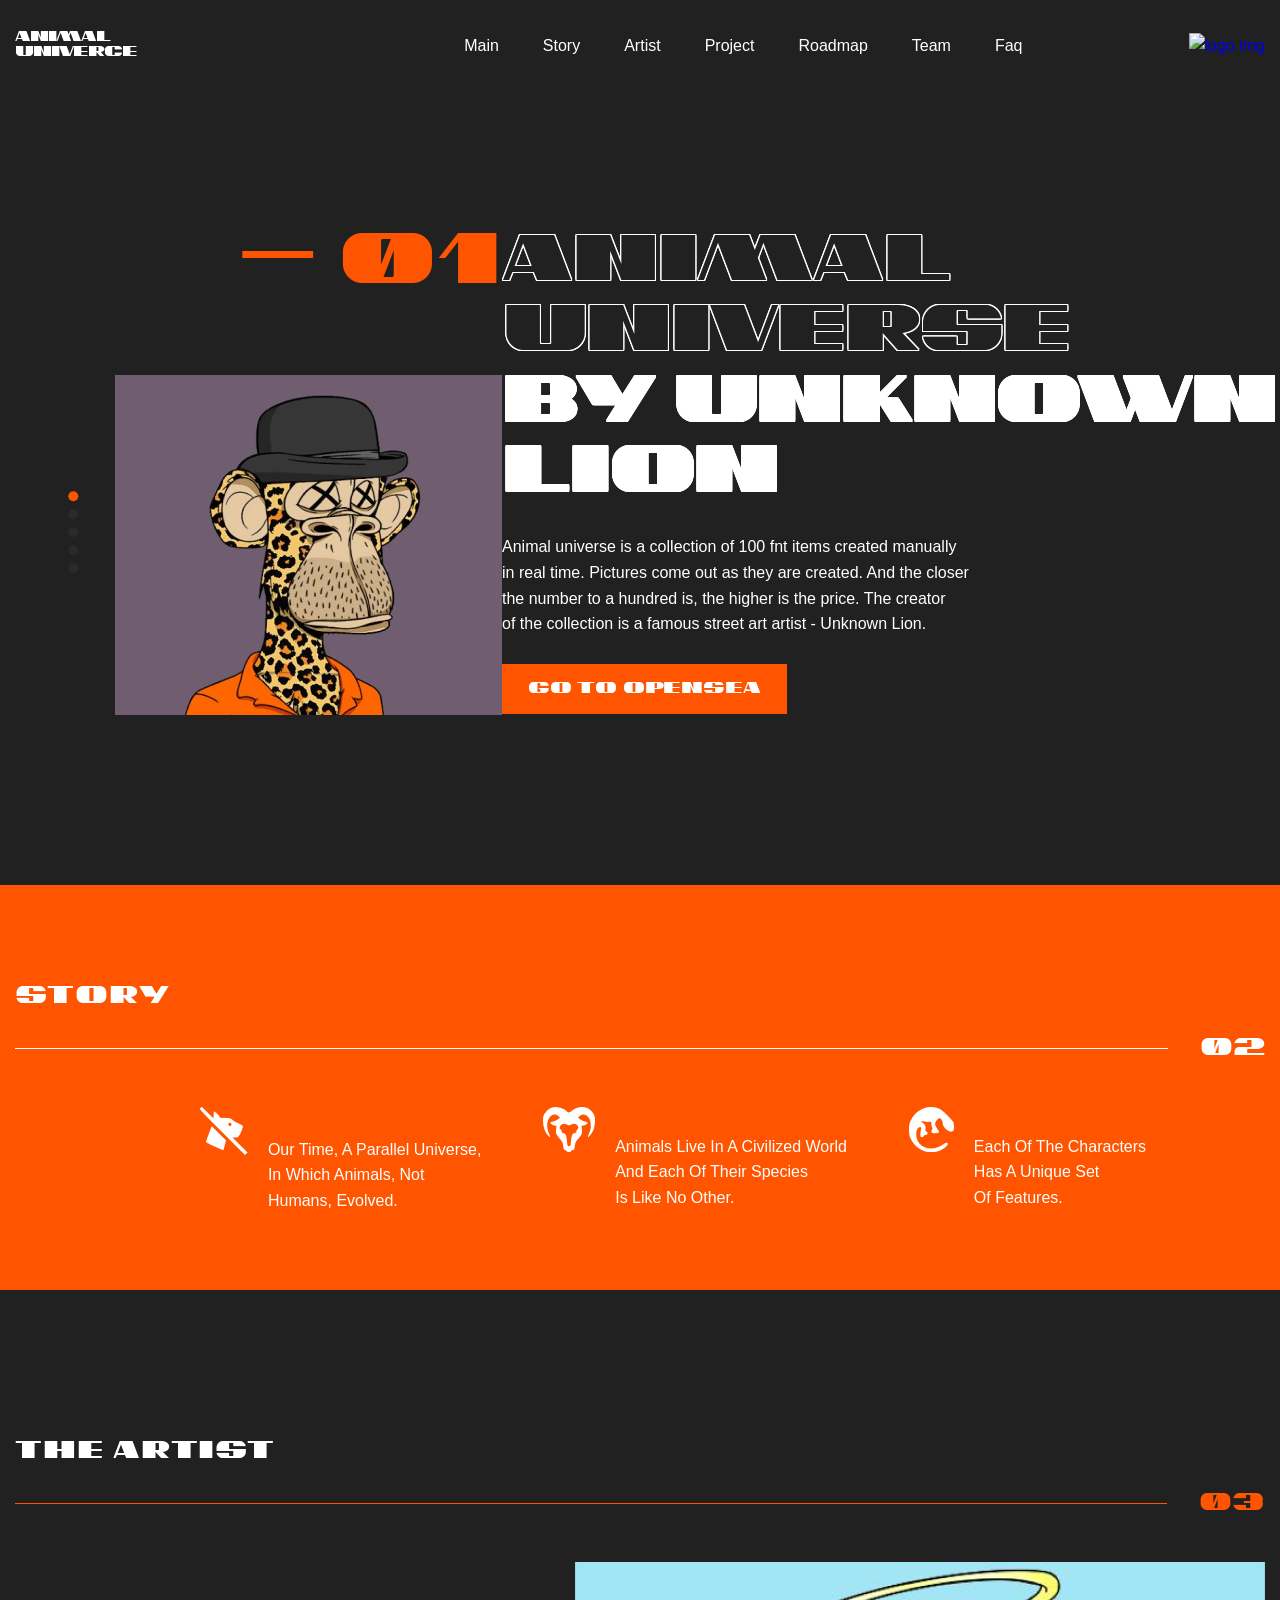
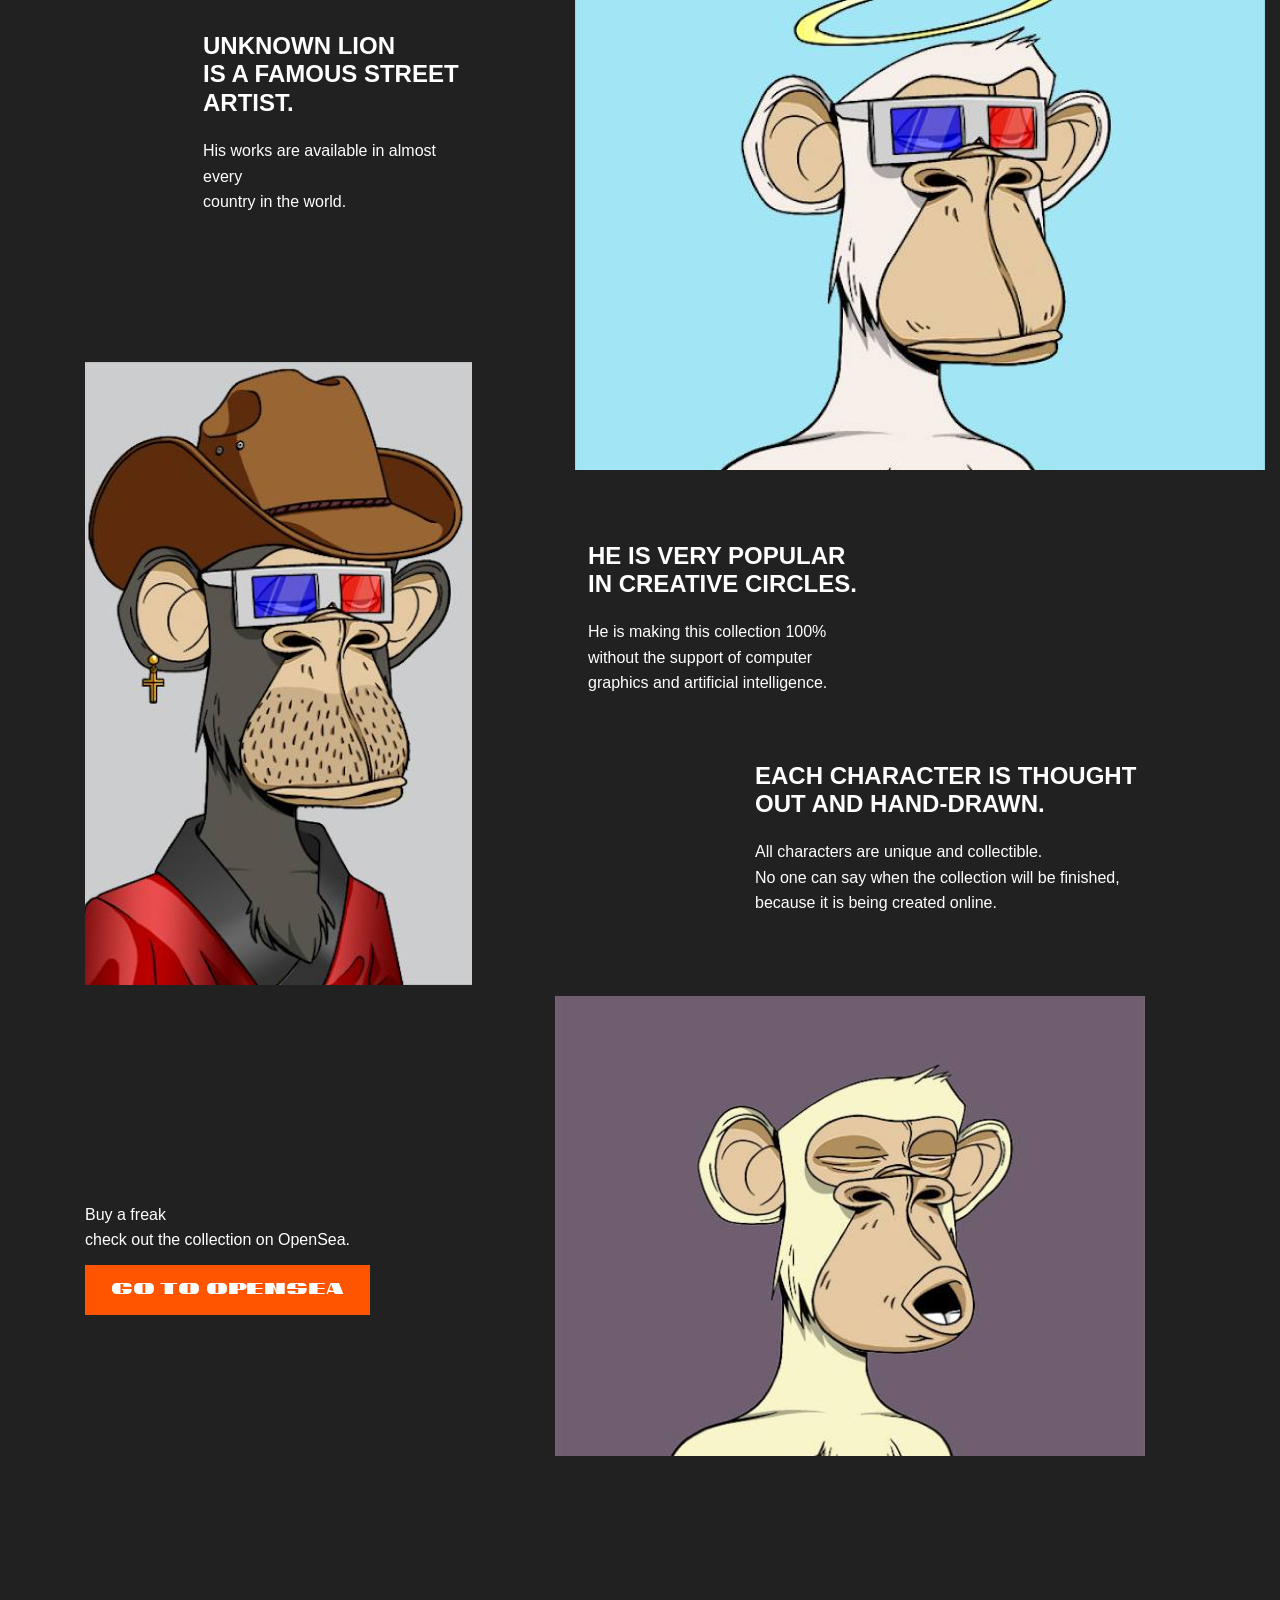
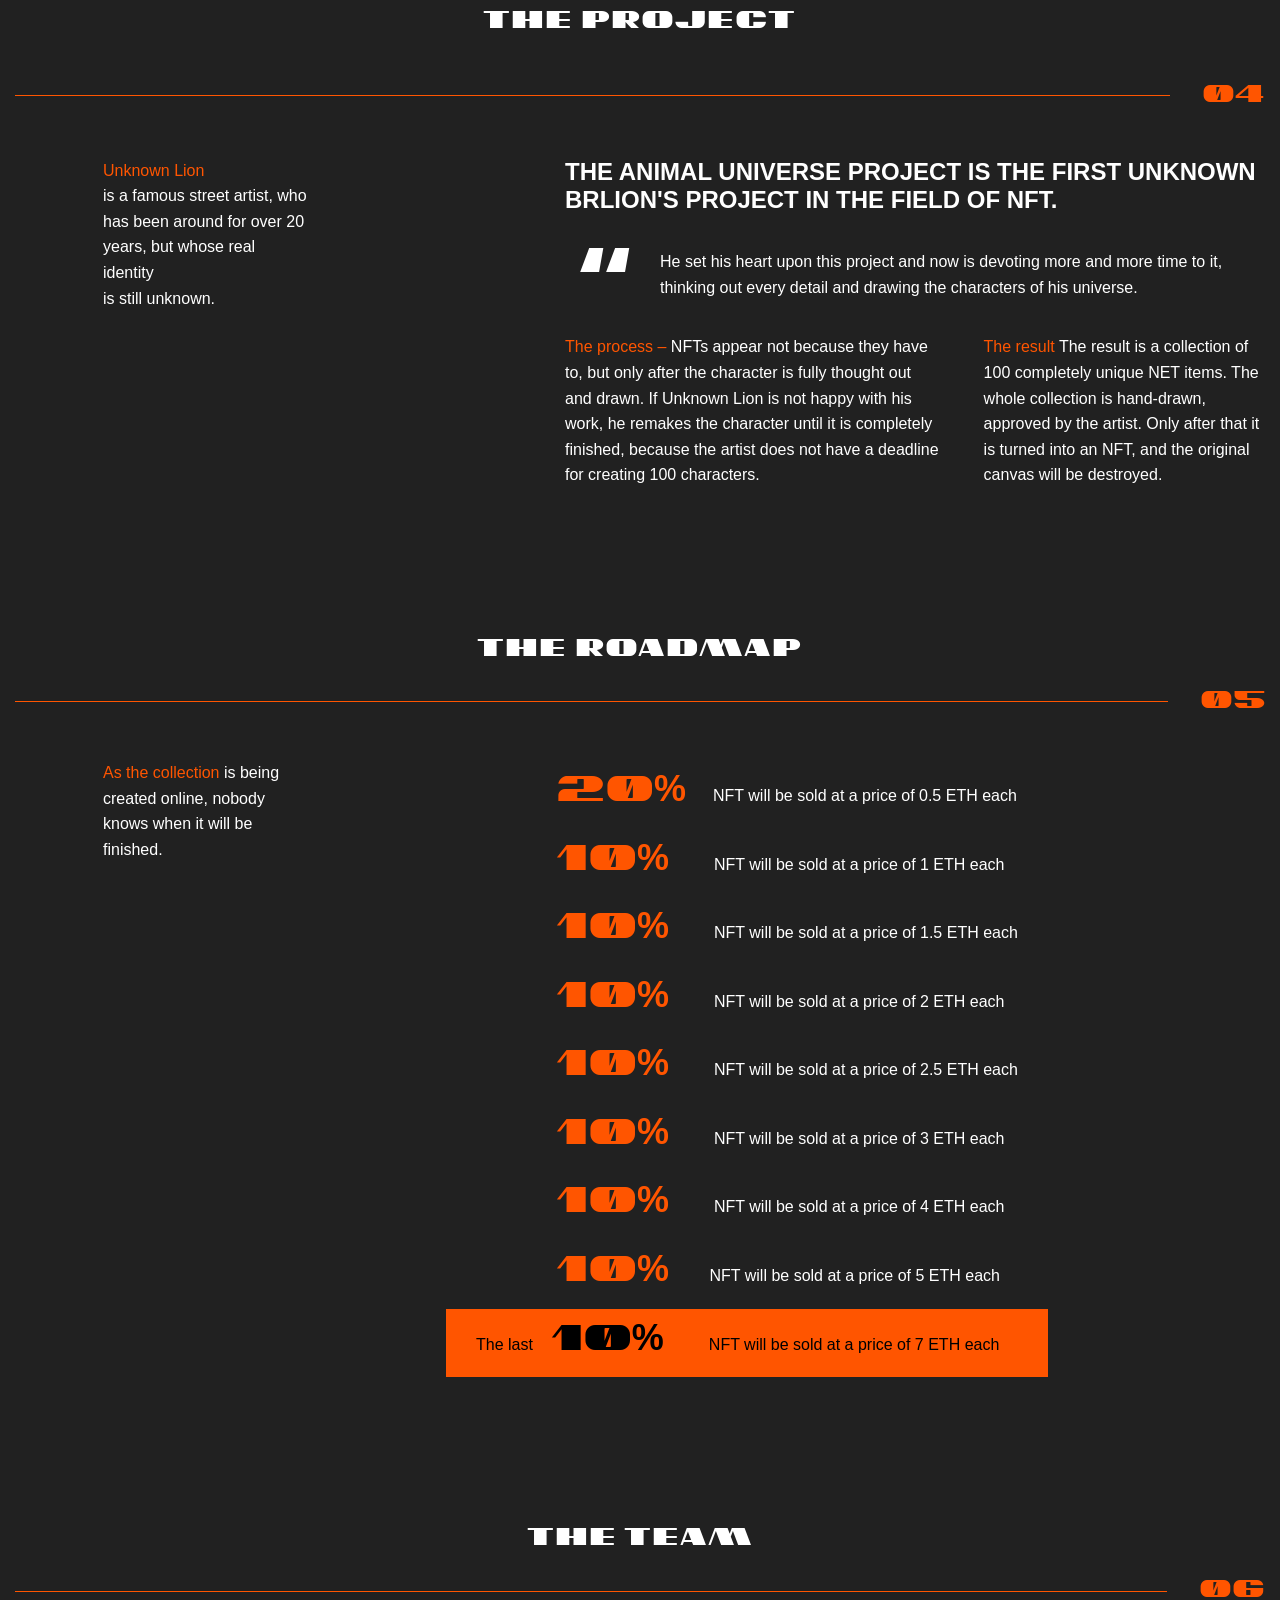
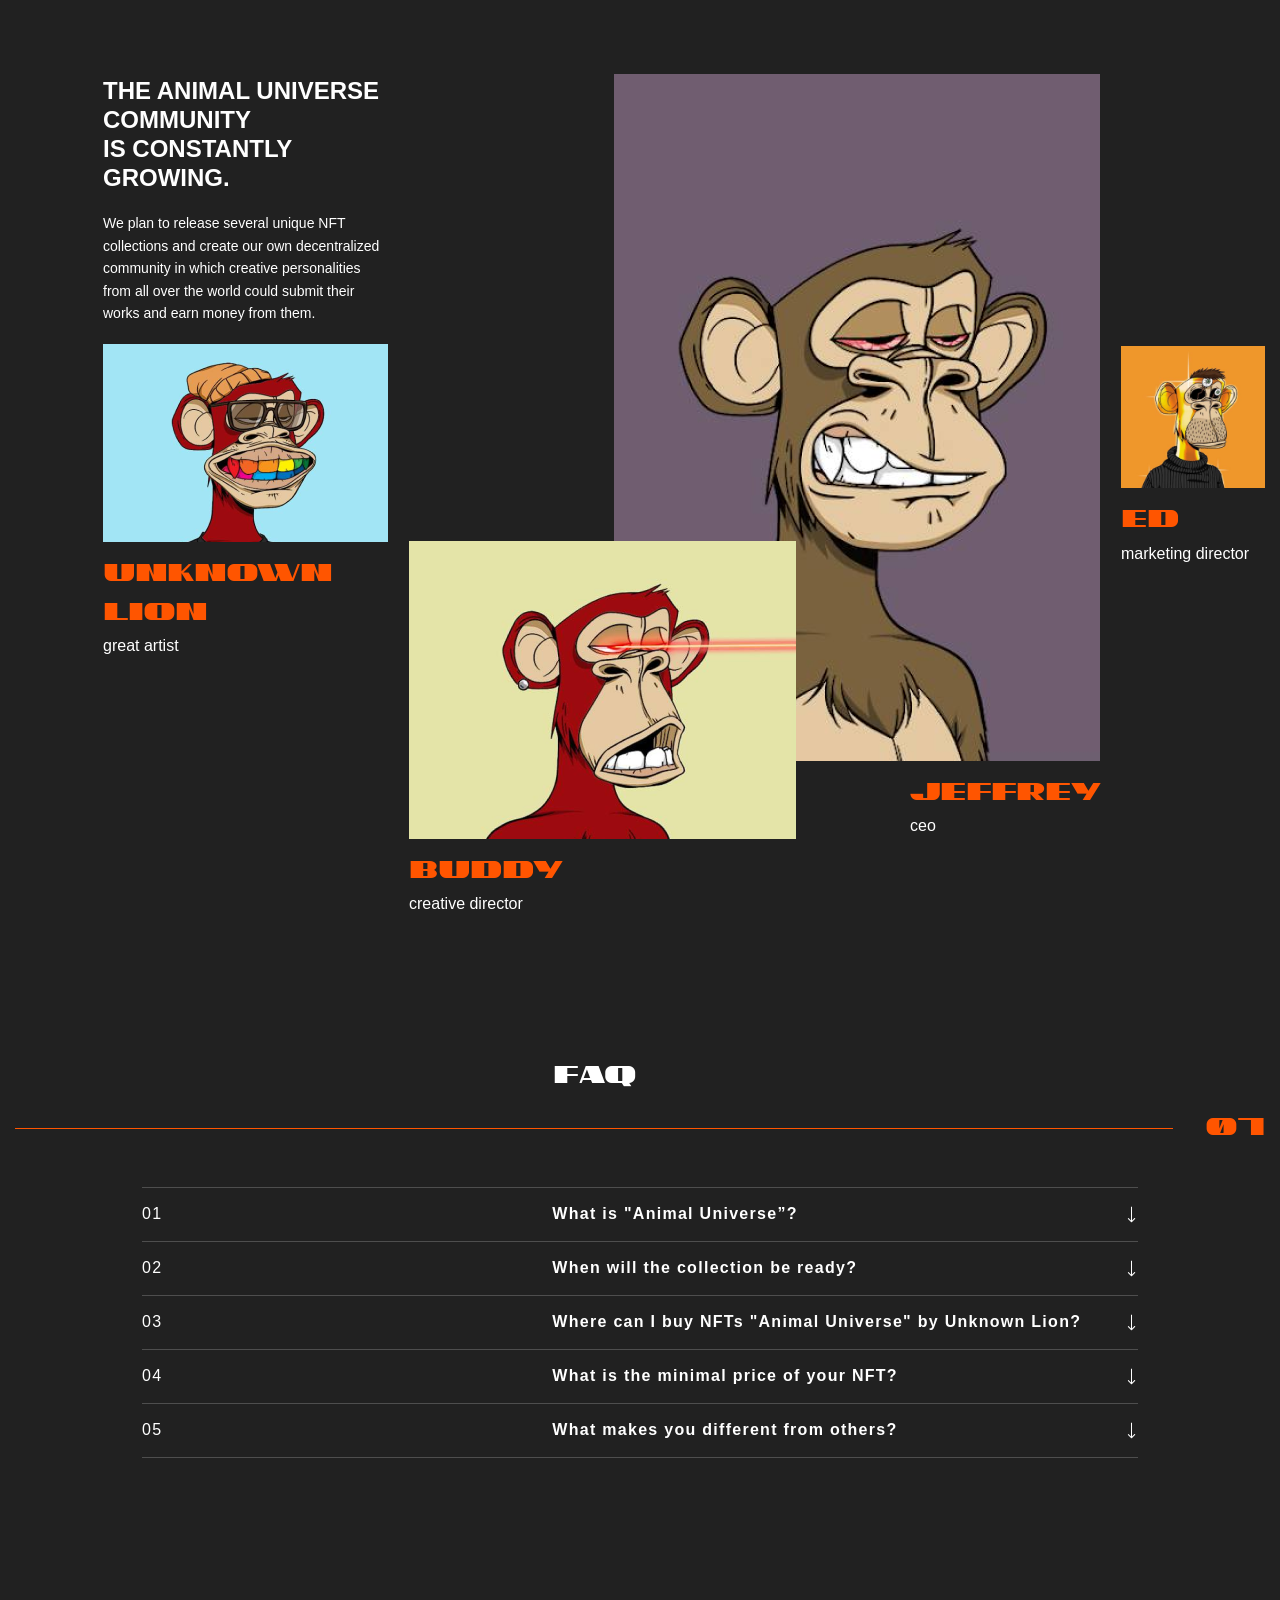
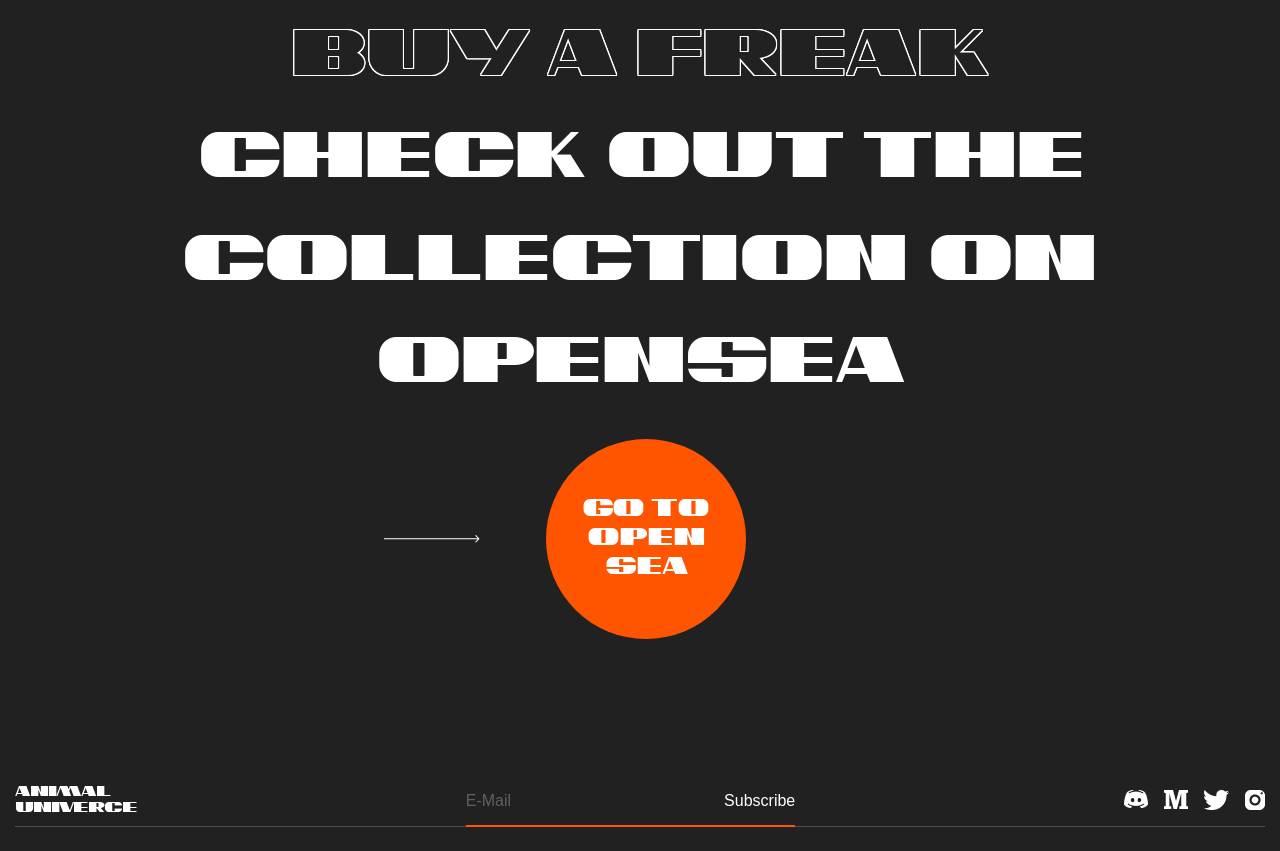
==== commit cf8917df: "еще малеха поверстал" ====
--- a/app/index.html
+++ b/app/index.html
@@ -485,17 +485,53 @@
         </div>
     </section>
     <footer class="footer">
-        <div class="footer__top">
-            <h2 class="footer__title">
-                <span>
-                    BUY A FREAK
-                </span> <br>
-                check out the <br> collection on <br> OpenSea
-            </h2>
-            <a class="footer__top-link" href="#">
-                go to <br> open <br> sea
-            </a>
-        </div>
+        <div class="container">
+            <div class="footer__top">
+                <h2 class="footer__title">
+                    <span>
+                        BUY A FREAK
+                    </span> <br>
+                    check out the <br> collection on <br> OpenSea
+                </h2>
+                <div class="footer__top-linkbox">
+                    <img src="images/arrow.svg" alt="">
+                    <a class="footer__top-link" href="#">
+                        go to <br> open <br> sea
+                    </a>
+                </div>
+            </div>
+            <div class="footer__center">
+                <a class="header__logo" href="#">
+                    <h3 class="header__logo-title">
+                        animal <br>
+                        univerce
+                    </h3>
+                </a>
+                <div class="footer__linkbox">
+                    <a class="footer__linkbox-link e-mail" href="#">
+                        E-mail
+                    </a>
+                    <a class="footer__linkbox-link" href="#">
+                        subscribe
+                    </a>
+                </div>
+                <div class="footer__social social">
+                    <a class="social__link" href="#">
+                        <img class="social__img" src="images/1.png" alt="social img">
+                    </a>
+                    <a class="social__link" href="#">
+                        <img class="social__img" src="images/2.png" alt="social img">
+                    </a>
+                    <a class="social__link" href="#">
+                        <img class="social__img" src="images/3.png" alt="social img">
+                    </a>
+                    <a class="social__link" href="#">
+                        <img class="social__img" src="images/4.png" alt="social img">
+                    </a>
+                </div>
+            </div>
+        </div>
+
     </footer>
     <script src="js/main.min.js"></script>
 </body>
--- a/app/css/style.min.css
+++ b/app/css/style.min.css
@@ -1 +1 @@
-@font-face{font-family:"Poppins-Regular",sans-serif;font-weight:400;font-style:normal;src:local("Poppins-Regular"),url("../fonts/Poppins-Regular.woff2") format("woff2");font-display:swap}@font-face{font-family:"Poppins-Black",sans-serif;font-weight:900;font-style:normal;src:local("Poppins-Black"),url("../fonts/Poppins-Black.woff2") format("woff2");font-display:swap}@font-face{font-family:"Poppins-Bold",sans-serif;font-weight:700;font-style:normal;src:local("Poppins-Bold"),url("../fonts/Poppins-Bold.woff2") format("woff2");font-display:swap}@font-face{font-family:"Poppins-SemiBold",sans-serif;font-weight:600;font-style:normal;src:local("Poppins-SemiBold"),url("../fonts/Poppins-SemiBold.woff2") format("woff2");font-display:swap}@font-face{font-family:"OTFGlusp-Bold";font-weight:700;font-style:normal;src:local("OTFGlusp-Bold"),url("../fonts/OTFGlusp-Bold.woff2") format("woff2");font-display:swap}@font-face{font-family:"TitilliumWeb-Regular",sans-serif;font-weight:400;font-style:normal;src:local("TitilliumWeb-Regular"),url("../fonts/TitilliumWeb-Regular.woff2") format("woff2");font-display:swap}@font-face{font-family:"TitilliumWeb-SemiBold",sans-serif;font-weight:600;font-style:normal;src:local("TitilliumWeb-SemiBold"),url("../fonts/TitilliumWeb-SemiBold.woff2") format("woff2");font-display:swap}html{-webkit-box-sizing:border-box;box-sizing:border-box}*,*::after,*::before{-webkit-box-sizing:inherit;box-sizing:inherit}ul[class],ol[class]{padding:0}body,h1,h2,h3,h4,h5,h6,p,ul[class],ol[class],li,figure,figcaption,blockquote,dl,dd{margin:0}ul[class]{list-style:none}img{max-width:100%;display:block}input,button,textarea,select{font:inherit}a{text-decoration:none}.team .name span,.roadmap .hov,.roadmap__item-span,body{font-family:"Poppins-Regular",sans-serif;font-weight:400}.faq__text-link,.project__content-title,.artist__content-title{font-family:"Poppins-Bold",sans-serif;font-weight:700}.footer__top-link,.footer__title,.team .name,.roadmap__item,.project__content-text::before,.artist .link-box__link,.artist__number-symbol,.artist__title,.story__number-symbol,.story__title,.header__info-link,.header__title,.header__slider-title,.header__logo-title{font-family:"OTFGlusp-Bold",sans-serif;font-weight:700}.team__left-text{font-family:"TitilliumWeb-Regular",sans-serif;font-weight:400}.team__left-title{font-family:"TitilliumWeb-SemiBold",sans-serif;font-weight:600}html,body{height:100%}body{color:#fff;font-size:16px;line-height:160%;display:-webkit-box;display:-ms-flexbox;display:flex;-webkit-box-orient:vertical;-webkit-box-direction:normal;-ms-flex-direction:column;flex-direction:column;background:#212121}.container{max-width:1430px;margin:0 auto;padding:0 15px}a{-ms-flex-negative:0;flex-shrink:0}@font-face{font-family:"swiper-icons";src:url("data:application/font-woff;charset=utf-8;base64, [base64]//wADZ2x5ZgAAAywAAADMAAAD2MHtryVoZWFkAAABbAAAADAAAAA2E2+eoWhoZWEAAAGcAAAAHwAAACQC9gDzaG10eAAAAigAAAAZAAAArgJkABFsb2NhAAAC0AAAAFoAAABaFQAUGG1heHAAAAG8AAAAHwAAACAAcABAbmFtZQAAA/gAAAE5AAACXvFdBwlwb3N0AAAFNAAAAGIAAACE5s74hXjaY2BkYGAAYpf5Hu/j+W2+MnAzMYDAzaX6QjD6/4//Bxj5GA8AuRwMYGkAPywL13jaY2BkYGA88P8Agx4j+/8fQDYfA1AEBWgDAIB2BOoAeNpjYGRgYNBh4GdgYgABEMnIABJzYNADCQAACWgAsQB42mNgYfzCOIGBlYGB0YcxjYGBwR1Kf2WQZGhhYGBiYGVmgAFGBiQQkOaawtDAoMBQxXjg/wEGPcYDDA4wNUA2CCgwsAAAO4EL6gAAeNpj2M0gyAACqxgGNWBkZ2D4/wMA+xkDdgAAAHjaY2BgYGaAYBkGRgYQiAHyGMF8FgYHIM3DwMHABGQrMOgyWDLEM1T9/w8UBfEMgLzE////P/5//f/V/xv+r4eaAAeMbAxwIUYmIMHEgKYAYjUcsDAwsLKxc3BycfPw8jEQA/[base64]/uznmfPFBNODM2K7MTQ45YEAZqGP81AmGGcF3iPqOop0r1SPTaTbVkfUe4HXj97wYE+yNwWYxwWu4v1ugWHgo3S1XdZEVqWM7ET0cfnLGxWfkgR42o2PvWrDMBSFj/IHLaF0zKjRgdiVMwScNRAoWUoH78Y2icB/yIY09An6AH2Bdu/UB+yxopYshQiEvnvu0dURgDt8QeC8PDw7Fpji3fEA4z/PEJ6YOB5hKh4dj3EvXhxPqH/SKUY3rJ7srZ4FZnh1PMAtPhwP6fl2PMJMPDgeQ4rY8YT6Gzao0eAEA409DuggmTnFnOcSCiEiLMgxCiTI6Cq5DZUd3Qmp10vO0LaLTd2cjN4fOumlc7lUYbSQcZFkutRG7g6JKZKy0RmdLY680CDnEJ+UMkpFFe1RN7nxdVpXrC4aTtnaurOnYercZg2YVmLN/d/gczfEimrE/fs/bOuq29Zmn8tloORaXgZgGa78yO9/cnXm2BpaGvq25Dv9S4E9+5SIc9PqupJKhYFSSl47+Qcr1mYNAAAAeNptw0cKwkAAAMDZJA8Q7OUJvkLsPfZ6zFVERPy8qHh2YER+3i/BP83vIBLLySsoKimrqKqpa2hp6+jq6RsYGhmbmJqZSy0sraxtbO3sHRydnEMU4uR6yx7JJXveP7WrDycAAAAAAAH//wACeNpjYGRgYOABYhkgZgJCZgZNBkYGLQZtIJsFLMYAAAw3ALgAeNolizEKgDAQBCchRbC2sFER0YD6qVQiBCv/H9ezGI6Z5XBAw8CBK/m5iQQVauVbXLnOrMZv2oLdKFa8Pjuru2hJzGabmOSLzNMzvutpB3N42mNgZGBg4GKQYzBhYMxJLMlj4GBgAYow/P/PAJJhLM6sSoWKfWCAAwDAjgbRAAB42mNgYGBkAIIbCZo5IPrmUn0hGA0AO8EFTQAA");font-weight:400;font-style:normal}:root{--swiper-theme-color: #007aff}.swiper{margin-left:auto;margin-right:auto;position:relative;overflow:hidden;list-style:none;padding:0;z-index:1}.swiper-vertical>.swiper-wrapper{-webkit-box-orient:vertical;-webkit-box-direction:normal;-ms-flex-direction:column;flex-direction:column}.swiper-wrapper{position:relative;width:100%;height:100%;z-index:1;display:-webkit-box;display:-ms-flexbox;display:flex;-webkit-transition-property:-webkit-transform;transition-property:-webkit-transform;-o-transition-property:transform;transition-property:transform;transition-property:transform, -webkit-transform;-webkit-box-sizing:content-box;box-sizing:content-box}.swiper-android .swiper-slide,.swiper-wrapper{-webkit-transform:translate3d(0px, 0, 0);transform:translate3d(0px, 0, 0)}.swiper-pointer-events{-ms-touch-action:pan-y;touch-action:pan-y}.swiper-pointer-events.swiper-vertical{-ms-touch-action:pan-x;touch-action:pan-x}.swiper-slide{-ms-flex-negative:0;flex-shrink:0;width:100%;height:100%;position:relative;-webkit-transition-property:-webkit-transform;transition-property:-webkit-transform;-o-transition-property:transform;transition-property:transform;transition-property:transform, -webkit-transform}.swiper-slide-invisible-blank{visibility:hidden}.swiper-autoheight,.swiper-autoheight .swiper-slide{height:auto}.swiper-autoheight .swiper-wrapper{-webkit-box-align:start;-ms-flex-align:start;align-items:flex-start;-webkit-transition-property:height,-webkit-transform;transition-property:height,-webkit-transform;-o-transition-property:transform,height;transition-property:transform,height;transition-property:transform,height,-webkit-transform}.swiper-backface-hidden .swiper-slide{-webkit-transform:translateZ(0);transform:translateZ(0);-webkit-backface-visibility:hidden;backface-visibility:hidden}.swiper-3d,.swiper-3d.swiper-css-mode .swiper-wrapper{-webkit-perspective:1200px;perspective:1200px}.swiper-3d .swiper-wrapper,.swiper-3d .swiper-slide,.swiper-3d .swiper-slide-shadow,.swiper-3d .swiper-slide-shadow-left,.swiper-3d .swiper-slide-shadow-right,.swiper-3d .swiper-slide-shadow-top,.swiper-3d .swiper-slide-shadow-bottom,.swiper-3d .swiper-cube-shadow{-webkit-transform-style:preserve-3d;transform-style:preserve-3d}.swiper-3d .swiper-slide-shadow,.swiper-3d .swiper-slide-shadow-left,.swiper-3d .swiper-slide-shadow-right,.swiper-3d .swiper-slide-shadow-top,.swiper-3d .swiper-slide-shadow-bottom{position:absolute;left:0;top:0;width:100%;height:100%;pointer-events:none;z-index:10}.swiper-3d .swiper-slide-shadow{background:rgba(0, 0, 0, 0.15)}.swiper-3d .swiper-slide-shadow-left{background-image:-webkit-gradient(linear, right top, left top, from(rgba(0, 0, 0, 0.5)), to(rgba(0, 0, 0, 0)));background-image:-o-linear-gradient(right, rgba(0, 0, 0, 0.5), rgba(0, 0, 0, 0));background-image:linear-gradient(to left, rgba(0, 0, 0, 0.5), rgba(0, 0, 0, 0))}.swiper-3d .swiper-slide-shadow-right{background-image:-webkit-gradient(linear, left top, right top, from(rgba(0, 0, 0, 0.5)), to(rgba(0, 0, 0, 0)));background-image:-o-linear-gradient(left, rgba(0, 0, 0, 0.5), rgba(0, 0, 0, 0));background-image:linear-gradient(to right, rgba(0, 0, 0, 0.5), rgba(0, 0, 0, 0))}.swiper-3d .swiper-slide-shadow-top{background-image:-webkit-gradient(linear, left bottom, left top, from(rgba(0, 0, 0, 0.5)), to(rgba(0, 0, 0, 0)));background-image:-o-linear-gradient(bottom, rgba(0, 0, 0, 0.5), rgba(0, 0, 0, 0));background-image:linear-gradient(to top, rgba(0, 0, 0, 0.5), rgba(0, 0, 0, 0))}.swiper-3d .swiper-slide-shadow-bottom{background-image:-webkit-gradient(linear, left top, left bottom, from(rgba(0, 0, 0, 0.5)), to(rgba(0, 0, 0, 0)));background-image:-o-linear-gradient(top, rgba(0, 0, 0, 0.5), rgba(0, 0, 0, 0));background-image:linear-gradient(to bottom, rgba(0, 0, 0, 0.5), rgba(0, 0, 0, 0))}.swiper-css-mode>.swiper-wrapper{overflow:auto;scrollbar-width:none;-ms-overflow-style:none}.swiper-css-mode>.swiper-wrapper::-webkit-scrollbar{display:none}.swiper-css-mode>.swiper-wrapper>.swiper-slide{scroll-snap-align:start start}.swiper-horizontal.swiper-css-mode>.swiper-wrapper{-ms-scroll-snap-type:x mandatory;scroll-snap-type:x mandatory}.swiper-vertical.swiper-css-mode>.swiper-wrapper{-ms-scroll-snap-type:y mandatory;scroll-snap-type:y mandatory}.swiper-centered>.swiper-wrapper::before{content:"";-ms-flex-negative:0;flex-shrink:0;-webkit-box-ordinal-group:10000;-ms-flex-order:9999;order:9999}.swiper-centered.swiper-horizontal>.swiper-wrapper>.swiper-slide:first-child{-webkit-margin-start:var(--swiper-centered-offset-before);margin-inline-start:var(--swiper-centered-offset-before)}.swiper-centered.swiper-horizontal>.swiper-wrapper::before{height:100%;min-height:1px;width:var(--swiper-centered-offset-after)}.swiper-centered.swiper-vertical>.swiper-wrapper>.swiper-slide:first-child{-webkit-margin-before:var(--swiper-centered-offset-before);margin-block-start:var(--swiper-centered-offset-before)}.swiper-centered.swiper-vertical>.swiper-wrapper::before{width:100%;min-width:1px;height:var(--swiper-centered-offset-after)}.swiper-centered>.swiper-wrapper>.swiper-slide{scroll-snap-align:center center}.swiper-virtual .swiper-slide{-webkit-backface-visibility:hidden;-webkit-transform:translateZ(0);transform:translateZ(0)}.swiper-virtual.swiper-css-mode .swiper-wrapper::after{content:"";position:absolute;left:0;top:0;pointer-events:none}.swiper-virtual.swiper-css-mode.swiper-horizontal .swiper-wrapper::after{height:1px;width:var(--swiper-virtual-size)}.swiper-virtual.swiper-css-mode.swiper-vertical .swiper-wrapper::after{width:1px;height:var(--swiper-virtual-size)}:root{--swiper-navigation-size: 44px}.swiper-button-prev,.swiper-button-next{position:absolute;top:50%;width:calc(var(--swiper-navigation-size)/44*27);height:var(--swiper-navigation-size);margin-top:calc(0px - var(--swiper-navigation-size)/2);z-index:10;cursor:pointer;display:-webkit-box;display:-ms-flexbox;display:flex;-webkit-box-align:center;-ms-flex-align:center;align-items:center;-webkit-box-pack:center;-ms-flex-pack:center;justify-content:center;color:var(--swiper-navigation-color, var(--swiper-theme-color))}.swiper-button-prev.swiper-button-disabled,.swiper-button-next.swiper-button-disabled{opacity:.35;cursor:auto;pointer-events:none}.swiper-button-prev.swiper-button-hidden,.swiper-button-next.swiper-button-hidden{opacity:0;cursor:auto;pointer-events:none}.swiper-navigation-disabled .swiper-button-prev,.swiper-navigation-disabled .swiper-button-next{display:none !important}.swiper-button-prev:after,.swiper-button-next:after{font-family:swiper-icons;font-size:var(--swiper-navigation-size);text-transform:none !important;letter-spacing:0;font-variant:initial;line-height:1}.swiper-button-prev,.swiper-rtl .swiper-button-next{left:10px;right:auto}.swiper-button-prev:after,.swiper-rtl .swiper-button-next:after{content:"prev"}.swiper-button-next,.swiper-rtl .swiper-button-prev{right:10px;left:auto}.swiper-button-next:after,.swiper-rtl .swiper-button-prev:after{content:"next"}.swiper-button-lock{display:none}.swiper-pagination{position:absolute;text-align:center;-webkit-transition:300ms opacity;-o-transition:300ms opacity;transition:300ms opacity;-webkit-transform:translate3d(0, 0, 0);transform:translate3d(0, 0, 0);z-index:10}.swiper-pagination.swiper-pagination-hidden{opacity:0}.swiper-pagination-disabled>.swiper-pagination,.swiper-pagination.swiper-pagination-disabled{display:none !important}.swiper-pagination-fraction,.swiper-pagination-custom,.swiper-horizontal>.swiper-pagination-bullets,.swiper-pagination-bullets.swiper-pagination-horizontal{bottom:10px;left:0;width:100%}.swiper-pagination-bullets-dynamic{overflow:hidden;font-size:0}.swiper-pagination-bullets-dynamic .swiper-pagination-bullet{-webkit-transform:scale(0.33);-ms-transform:scale(0.33);transform:scale(0.33);position:relative}.swiper-pagination-bullets-dynamic .swiper-pagination-bullet-active{-webkit-transform:scale(1);-ms-transform:scale(1);transform:scale(1)}.swiper-pagination-bullets-dynamic .swiper-pagination-bullet-active-main{-webkit-transform:scale(1);-ms-transform:scale(1);transform:scale(1)}.swiper-pagination-bullets-dynamic .swiper-pagination-bullet-active-prev{-webkit-transform:scale(0.66);-ms-transform:scale(0.66);transform:scale(0.66)}.swiper-pagination-bullets-dynamic .swiper-pagination-bullet-active-prev-prev{-webkit-transform:scale(0.33);-ms-transform:scale(0.33);transform:scale(0.33)}.swiper-pagination-bullets-dynamic .swiper-pagination-bullet-active-next{-webkit-transform:scale(0.66);-ms-transform:scale(0.66);transform:scale(0.66)}.swiper-pagination-bullets-dynamic .swiper-pagination-bullet-active-next-next{-webkit-transform:scale(0.33);-ms-transform:scale(0.33);transform:scale(0.33)}.swiper-pagination-bullet{width:var(--swiper-pagination-bullet-width, var(--swiper-pagination-bullet-size, 8px));height:var(--swiper-pagination-bullet-height, var(--swiper-pagination-bullet-size, 8px));display:inline-block;border-radius:50%;background:var(--swiper-pagination-bullet-inactive-color, #000);opacity:var(--swiper-pagination-bullet-inactive-opacity, 0.2)}button.swiper-pagination-bullet{border:none;margin:0;padding:0;-webkit-box-shadow:none;box-shadow:none;-webkit-appearance:none;-moz-appearance:none;appearance:none}.swiper-pagination-clickable .swiper-pagination-bullet{cursor:pointer}.swiper-pagination-bullet:only-child{display:none !important}.swiper-pagination-bullet-active{opacity:var(--swiper-pagination-bullet-opacity, 1);background:var(--swiper-pagination-color, var(--swiper-theme-color))}.swiper-vertical>.swiper-pagination-bullets,.swiper-pagination-vertical.swiper-pagination-bullets{right:10px;top:50%;-webkit-transform:translate3d(0px, -50%, 0);transform:translate3d(0px, -50%, 0)}.swiper-vertical>.swiper-pagination-bullets .swiper-pagination-bullet,.swiper-pagination-vertical.swiper-pagination-bullets .swiper-pagination-bullet{margin:var(--swiper-pagination-bullet-vertical-gap, 6px) 0;display:block}.swiper-vertical>.swiper-pagination-bullets.swiper-pagination-bullets-dynamic,.swiper-pagination-vertical.swiper-pagination-bullets.swiper-pagination-bullets-dynamic{top:50%;-webkit-transform:translateY(-50%);-ms-transform:translateY(-50%);transform:translateY(-50%);width:8px}.swiper-vertical>.swiper-pagination-bullets.swiper-pagination-bullets-dynamic .swiper-pagination-bullet,.swiper-pagination-vertical.swiper-pagination-bullets.swiper-pagination-bullets-dynamic .swiper-pagination-bullet{display:inline-block;-webkit-transition:200ms top,200ms -webkit-transform;transition:200ms top,200ms -webkit-transform;-o-transition:200ms transform,200ms top;transition:200ms transform,200ms top;transition:200ms transform,200ms top,200ms -webkit-transform}.swiper-horizontal>.swiper-pagination-bullets .swiper-pagination-bullet,.swiper-pagination-horizontal.swiper-pagination-bullets .swiper-pagination-bullet{margin:0 var(--swiper-pagination-bullet-horizontal-gap, 4px)}.swiper-horizontal>.swiper-pagination-bullets.swiper-pagination-bullets-dynamic,.swiper-pagination-horizontal.swiper-pagination-bullets.swiper-pagination-bullets-dynamic{left:50%;-webkit-transform:translateX(-50%);-ms-transform:translateX(-50%);transform:translateX(-50%);white-space:nowrap}.swiper-horizontal>.swiper-pagination-bullets.swiper-pagination-bullets-dynamic .swiper-pagination-bullet,.swiper-pagination-horizontal.swiper-pagination-bullets.swiper-pagination-bullets-dynamic .swiper-pagination-bullet{-webkit-transition:200ms left,200ms -webkit-transform;transition:200ms left,200ms -webkit-transform;-o-transition:200ms transform,200ms left;transition:200ms transform,200ms left;transition:200ms transform,200ms left,200ms -webkit-transform}.swiper-horizontal.swiper-rtl>.swiper-pagination-bullets-dynamic .swiper-pagination-bullet{-webkit-transition:200ms right,200ms -webkit-transform;transition:200ms right,200ms -webkit-transform;-o-transition:200ms transform,200ms right;transition:200ms transform,200ms right;transition:200ms transform,200ms right,200ms -webkit-transform}.swiper-pagination-progressbar{background:rgba(0, 0, 0, 0.25);position:absolute}.swiper-pagination-progressbar .swiper-pagination-progressbar-fill{background:var(--swiper-pagination-color, var(--swiper-theme-color));position:absolute;left:0;top:0;width:100%;height:100%;-webkit-transform:scale(0);-ms-transform:scale(0);transform:scale(0);-webkit-transform-origin:left top;-ms-transform-origin:left top;transform-origin:left top}.swiper-rtl .swiper-pagination-progressbar .swiper-pagination-progressbar-fill{-webkit-transform-origin:right top;-ms-transform-origin:right top;transform-origin:right top}.swiper-horizontal>.swiper-pagination-progressbar,.swiper-pagination-progressbar.swiper-pagination-horizontal,.swiper-vertical>.swiper-pagination-progressbar.swiper-pagination-progressbar-opposite,.swiper-pagination-progressbar.swiper-pagination-vertical.swiper-pagination-progressbar-opposite{width:100%;height:4px;left:0;top:0}.swiper-vertical>.swiper-pagination-progressbar,.swiper-pagination-progressbar.swiper-pagination-vertical,.swiper-horizontal>.swiper-pagination-progressbar.swiper-pagination-progressbar-opposite,.swiper-pagination-progressbar.swiper-pagination-horizontal.swiper-pagination-progressbar-opposite{width:4px;height:100%;left:0;top:0}.swiper-pagination-lock{display:none}.swiper-scrollbar{border-radius:10px;position:relative;-ms-touch-action:none;background:rgba(0, 0, 0, 0.1)}.swiper-scrollbar-disabled>.swiper-scrollbar,.swiper-scrollbar.swiper-scrollbar-disabled{display:none !important}.swiper-horizontal>.swiper-scrollbar,.swiper-scrollbar.swiper-scrollbar-horizontal{position:absolute;left:1%;bottom:3px;z-index:50;height:5px;width:98%}.swiper-vertical>.swiper-scrollbar,.swiper-scrollbar.swiper-scrollbar-vertical{position:absolute;right:3px;top:1%;z-index:50;width:5px;height:98%}.swiper-scrollbar-drag{height:100%;width:100%;position:relative;background:rgba(0, 0, 0, 0.5);border-radius:10px;left:0;top:0}.swiper-scrollbar-cursor-drag{cursor:move}.swiper-scrollbar-lock{display:none}.swiper-zoom-container{width:100%;height:100%;display:-webkit-box;display:-ms-flexbox;display:flex;-webkit-box-pack:center;-ms-flex-pack:center;justify-content:center;-webkit-box-align:center;-ms-flex-align:center;align-items:center;text-align:center}.swiper-zoom-container>img,.swiper-zoom-container>svg,.swiper-zoom-container>canvas{max-width:100%;max-height:100%;-o-object-fit:contain;object-fit:contain}.swiper-slide-zoomed{cursor:move}.swiper-lazy-preloader{width:42px;height:42px;position:absolute;left:50%;top:50%;margin-left:-21px;margin-top:-21px;z-index:10;-webkit-transform-origin:50%;-ms-transform-origin:50%;transform-origin:50%;-webkit-box-sizing:border-box;box-sizing:border-box;border:4px solid var(--swiper-preloader-color, var(--swiper-theme-color));border-radius:50%;border-top-color:transparent}.swiper:not(.swiper-watch-progress) .swiper-lazy-preloader,.swiper-watch-progress .swiper-slide-visible .swiper-lazy-preloader{-webkit-animation:swiper-preloader-spin 1s infinite linear;animation:swiper-preloader-spin 1s infinite linear}.swiper-lazy-preloader-white{--swiper-preloader-color: #fff}.swiper-lazy-preloader-black{--swiper-preloader-color: #000}@-webkit-keyframes swiper-preloader-spin{0%{-webkit-transform:rotate(0deg);transform:rotate(0deg)}100%{-webkit-transform:rotate(360deg);transform:rotate(360deg)}}@keyframes swiper-preloader-spin{0%{-webkit-transform:rotate(0deg);transform:rotate(0deg)}100%{-webkit-transform:rotate(360deg);transform:rotate(360deg)}}.swiper .swiper-notification{position:absolute;left:0;top:0;pointer-events:none;opacity:0;z-index:-1000}.swiper-free-mode>.swiper-wrapper{-webkit-transition-timing-function:ease-out;-o-transition-timing-function:ease-out;transition-timing-function:ease-out;margin:0 auto}.swiper-grid>.swiper-wrapper{-ms-flex-wrap:wrap;flex-wrap:wrap}.swiper-grid-column>.swiper-wrapper{-ms-flex-wrap:wrap;flex-wrap:wrap;-webkit-box-orient:vertical;-webkit-box-direction:normal;-ms-flex-direction:column;flex-direction:column}.swiper-fade.swiper-free-mode .swiper-slide{-webkit-transition-timing-function:ease-out;-o-transition-timing-function:ease-out;transition-timing-function:ease-out}.swiper-fade .swiper-slide{pointer-events:none;-webkit-transition-property:opacity;-o-transition-property:opacity;transition-property:opacity}.swiper-fade .swiper-slide .swiper-slide{pointer-events:none}.swiper-fade .swiper-slide-active,.swiper-fade .swiper-slide-active .swiper-slide-active{pointer-events:auto}.swiper-cube{overflow:visible}.swiper-cube .swiper-slide{pointer-events:none;-webkit-backface-visibility:hidden;backface-visibility:hidden;z-index:1;visibility:hidden;-webkit-transform-origin:0 0;-ms-transform-origin:0 0;transform-origin:0 0;width:100%;height:100%}.swiper-cube .swiper-slide .swiper-slide{pointer-events:none}.swiper-cube.swiper-rtl .swiper-slide{-webkit-transform-origin:100% 0;-ms-transform-origin:100% 0;transform-origin:100% 0}.swiper-cube .swiper-slide-active,.swiper-cube .swiper-slide-active .swiper-slide-active{pointer-events:auto}.swiper-cube .swiper-slide-active,.swiper-cube .swiper-slide-next,.swiper-cube .swiper-slide-prev,.swiper-cube .swiper-slide-next+.swiper-slide{pointer-events:auto;visibility:visible}.swiper-cube .swiper-slide-shadow-top,.swiper-cube .swiper-slide-shadow-bottom,.swiper-cube .swiper-slide-shadow-left,.swiper-cube .swiper-slide-shadow-right{z-index:0;-webkit-backface-visibility:hidden;backface-visibility:hidden}.swiper-cube .swiper-cube-shadow{position:absolute;left:0;bottom:0px;width:100%;height:100%;opacity:.6;z-index:0}.swiper-cube .swiper-cube-shadow:before{content:"";background:#000;position:absolute;left:0;top:0;bottom:0;right:0;-webkit-filter:blur(50px);filter:blur(50px)}.swiper-flip{overflow:visible}.swiper-flip .swiper-slide{pointer-events:none;-webkit-backface-visibility:hidden;backface-visibility:hidden;z-index:1}.swiper-flip .swiper-slide .swiper-slide{pointer-events:none}.swiper-flip .swiper-slide-active,.swiper-flip .swiper-slide-active .swiper-slide-active{pointer-events:auto}.swiper-flip .swiper-slide-shadow-top,.swiper-flip .swiper-slide-shadow-bottom,.swiper-flip .swiper-slide-shadow-left,.swiper-flip .swiper-slide-shadow-right{z-index:0;-webkit-backface-visibility:hidden;backface-visibility:hidden}.swiper-creative .swiper-slide{-webkit-backface-visibility:hidden;backface-visibility:hidden;overflow:hidden;-webkit-transition-property:opacity,height,-webkit-transform;transition-property:opacity,height,-webkit-transform;-o-transition-property:transform,opacity,height;transition-property:transform,opacity,height;transition-property:transform,opacity,height,-webkit-transform}.swiper-cards{overflow:visible}.swiper-cards .swiper-slide{-webkit-transform-origin:center bottom;-ms-transform-origin:center bottom;transform-origin:center bottom;-webkit-backface-visibility:hidden;backface-visibility:hidden;overflow:hidden}.header{padding:30px 0 170px}.header__top{display:-webkit-box;display:-ms-flexbox;display:flex;-webkit-box-pack:justify;-ms-flex-pack:justify;justify-content:space-between;-webkit-box-align:center;-ms-flex-align:center;align-items:center;margin-bottom:168px}.header__logo-title{font-size:14px;line-height:110%;color:#fff;text-transform:uppercase}.header .menu{display:-webkit-box;display:-ms-flexbox;display:flex;gap:166px;-webkit-box-align:center;-ms-flex-align:center;align-items:center}.header .menu__list{display:-webkit-box;display:-ms-flexbox;display:flex;gap:44px;-webkit-box-align:center;-ms-flex-align:center;align-items:center}.header .menu__link{color:#fff;text-transform:capitalize;line-height:100%;-webkit-transition:all .4s;-o-transition:all .4s;transition:all .4s}.header .menu__link:hover,.header .menu__link:focus{text-decoration:underline;color:#f50}.header__content{display:-webkit-box;display:-ms-flexbox;display:flex;-webkit-box-pack:justify;-ms-flex-pack:justify;justify-content:space-between}.header__slider-title{font-size:72px;line-height:100%;color:#f50;margin-bottom:74px;text-align:right}.header .slider{width:437px;height:340px;margin-left:50px;padding-left:50px}.header .slider__photo{min-width:387px;min-height:340px;height:auto}.header__info{max-width:794px}.header__title{font-size:64px;line-height:110%;text-transform:uppercase;color:#212121;text-shadow:0 -1px 0 #fff,0 -1px 0 #fff,0 1px 0 #fff,0 1px 0 #fff,-1px 0 0 #fff,1px 0 0 #fff,-1px 0 0 #fff,1px 0 0 #fff,-1px -1px 0 #fff,1px -1px 0 #fff,-1px 1px 0 #fff,1px 1px 0 #fff,-1px -1px 0 #fff,1px -1px 0 #fff,-1px 1px 0 #fff,1px 1px 0 #fff;margin-bottom:24px}.header__title span{display:block;color:#fff;white-space:nowrap}.header__text{max-width:552px;margin-bottom:38px;display:block}.header__info-link{padding:17px 26px;color:#fff;text-transform:uppercase;line-height:100%;letter-spacing:.05em;background:#f50}.header .swiper-horizontal>.swiper-pagination-bullets,.header .swiper-pagination-bullets.swiper-pagination-horizontal{bottom:50%;left:-210px;width:100%;-webkit-transform:rotate(90deg);-ms-transform:rotate(90deg);transform:rotate(90deg)}.header .swiper-pagination-bullet{width:10px;height:10px;background-color:#4e4e4e;border-radius:50%}.header .swiper-pagination-bullet-active{background-color:#f50}.story{background:#f50;padding:100px 0 76px}.story__title{font-size:24px;line-height:100%;letter-spacing:.08em;text-transform:lowercase;color:#fff;margin-bottom:28px}.story__number{display:-webkit-box;display:-ms-flexbox;display:flex;gap:32px;-webkit-box-align:center;-ms-flex-align:center;align-items:center;margin-bottom:46px}.story__number-line{width:100%;height:1px;background:#fff}.story__number-symbol{font-size:24px;line-height:100%;color:#fff}.story__items{display:-webkit-box;display:-ms-flexbox;display:flex;-ms-flex-pack:distribute;justify-content:space-around;padding:0 88px 0 154px}.story__item{display:-webkit-box;display:-ms-flexbox;display:flex;gap:20px;-webkit-box-align:baseline;-ms-flex-align:baseline;align-items:baseline}.story__text{text-transform:capitalize}.artist{padding-top:150px;padding-bottom:1140px}.artist__title{font-size:24px;line-height:100%;letter-spacing:.08em;text-transform:uppercase;color:#fff;margin-bottom:28px}.artist__number{display:-webkit-box;display:-ms-flexbox;display:flex;gap:32px;-webkit-box-align:center;-ms-flex-align:center;align-items:center;margin-bottom:46px}.artist__number-line{width:100%;height:1px;background:#f50}.artist__number-symbol{font-size:24px;line-height:100%;color:#f50}.artist__content-title{font-size:24px;line-height:120%;text-transform:uppercase;margin-bottom:20px}.artist__content{position:relative}.artist__content-title{margin-top:70px}.artist__content-top{display:-webkit-box;display:-ms-flexbox;display:flex;gap:116px;padding-left:188px}.artist__content-center{display:-webkit-box;display:-ms-flexbox;display:flex;gap:116px;padding-left:70px;position:absolute;top:400px}.artist .center-wrap{margin-top:180px}.artist .center-title{margin-top:0}.artist__content-bottom{position:absolute;top:730px;right:120px}.artist .bottom-wrap{margin-bottom:80px;margin-left:200px}.artist .link-box{position:absolute;top:1240px;left:70px}.artist .link-box__text{margin-bottom:23px}.artist .link-box__link{padding:17px 26px;color:#fff;text-transform:uppercase;line-height:100%;letter-spacing:.05em;background:#f50}.project{padding-bottom:150px}.project__title{text-align:center;margin-bottom:50px}.project .artist__number{margin-bottom:50px}.project__wrapper{display:-webkit-box;display:-ms-flexbox;display:flex;gap:258px}.project__content{max-width:700px}.project__descr{margin-left:88px}.project__descr span{color:#f50;display:block}.project__content-title{font-size:24px;line-height:120%;text-transform:uppercase;margin-bottom:34px}.project__content-text{padding-left:95px;position:relative;margin-bottom:34px}.project__content-text::before{position:absolute;content:"“";width:60px;height:60px;font-size:96px;text-transform:uppercase;top:30px;left:10px}.project .descr-box{display:-webkit-box;display:-ms-flexbox;display:flex;gap:42px}.project .descr-box span{color:#f50}.roadmap{padding-bottom:150px}.roadmap__title{text-align:center}.roadmap__wrapper{display:-webkit-box;display:-ms-flexbox;display:flex;gap:220px}.roadmap__descr{margin-left:88px;max-width:203px}.roadmap__descr span{color:#f50}.roadmap__item{font-size:36px;text-transform:uppercase;color:#f50;margin-right:30px;padding:20px 30px}.roadmap__item-hov{padding:20px 30px;color:#000;background-color:#f50;margin-left:-80px}.roadmap__item-hov span{color:#000}.roadmap__item-span{font-size:16px;color:#fff;text-transform:none}.roadmap .hov{font-size:16px;text-transform:none;color:#000}.team{padding-bottom:206px}.team__number{margin-bottom:50px}.team__title{text-align:center}.team__wrapper{display:-webkit-box;display:-ms-flexbox;display:flex;-ms-flex-wrap:nowrap;flex-wrap:nowrap;gap:226px;position:relative}.team__left{margin-left:88px;max-width:285px;padding-bottom:200px}.team__left-title{font-size:24px;line-height:120%;text-transform:uppercase;margin-bottom:20px;padding-top:24px}.team__left-text{font-size:14px;line-height:160%;margin-bottom:20px}.team__img{margin-bottom:14px;-o-object-fit:contain;object-fit:contain}.team .name{font-size:24px;line-height:160%;color:#f50}.team .name span{display:block;color:#fff;font-size:16px;line-height:160%;text-transform:lowercase}.team .right-name{margin-left:296px}.team__right{display:-webkit-box;display:-ms-flexbox;display:flex;gap:20px;-webkit-box-align:center;-ms-flex-align:center;align-items:center;margin:0}.team .before-box{position:absolute;bottom:-58px;left:394px}.faq{padding-bottom:150px}.faq__title{text-align:center}.faq__inner{max-width:996px;margin:0 auto}.faq__item{display:-webkit-box;display:-ms-flexbox;display:flex;-webkit-box-orient:vertical;-webkit-box-direction:normal;-ms-flex-direction:column;flex-direction:column;padding:18px 0;border-top:1px solid #4e4e4e}.faq__item:nth-child(5){border-bottom:1px solid #4e4e4e}.faq .item-wrap{display:-webkit-box;display:-ms-flexbox;display:flex;-webkit-box-align:center;-ms-flex-align:center;align-items:center;gap:390px}.faq__item-number{line-height:100%;letter-spacing:.08em}.faq__link-box{display:-webkit-box;display:-ms-flexbox;display:flex;width:584px;-webkit-box-pack:justify;-ms-flex-pack:justify;justify-content:space-between}.faq__text-link{color:#fff;font-size:16px;line-height:100%;letter-spacing:.08em}.faq__answer{display:none;margin-top:18px;max-width:390px;margin-left:410px;-webkit-transition:all .4s;-o-transition:all .4s;transition:all .4s}.faq .faq__answer--active{display:block;-webkit-transition:all .4s;-o-transition:all .4s;transition:all .4s}.faq .img--active{-webkit-transform:rotate(180deg);-ms-transform:rotate(180deg);transform:rotate(180deg);-webkit-transition:all .4s;-o-transition:all .4s;transition:all .4s}.footer__top{margin-bottom:146px;-webkit-box-align:center;-ms-flex-align:center;align-items:center;display:-webkit-box;display:-ms-flexbox;display:flex;-webkit-box-orient:vertical;-webkit-box-direction:normal;-ms-flex-direction:column;flex-direction:column;gap:22px;text-align:center}.footer__title{font-size:64px;line-height:160%;text-transform:uppercase}.footer__title span{text-transform:uppercase;color:#212121;text-shadow:0 -1px 0 #fff,0 -1px 0 #fff,0 1px 0 #fff,0 1px 0 #fff,-1px 0 0 #fff,1px 0 0 #fff,-1px 0 0 #fff,1px 0 0 #fff,-1px -1px 0 #fff,1px -1px 0 #fff,-1px 1px 0 #fff,1px 1px 0 #fff,-1px -1px 0 #fff,1px -1px 0 #fff,-1px 1px 0 #fff,1px 1px 0 #fff}.footer__top-link{background:#f50;border-radius:50%;width:200px;height:200px;font-size:24px;line-height:120%;text-transform:uppercase;color:#fff;text-align:center;white-space:nowrap;display:-webkit-box;display:-ms-flexbox;display:flex;-webkit-box-align:center;-ms-flex-align:center;align-items:center;-webkit-box-pack:center;-ms-flex-pack:center;justify-content:center}+@font-face{font-family:"Poppins-Regular",sans-serif;font-weight:400;font-style:normal;src:local("Poppins-Regular"),url("../fonts/Poppins-Regular.woff2") format("woff2");font-display:swap}@font-face{font-family:"Poppins-Black",sans-serif;font-weight:900;font-style:normal;src:local("Poppins-Black"),url("../fonts/Poppins-Black.woff2") format("woff2");font-display:swap}@font-face{font-family:"Poppins-Bold",sans-serif;font-weight:700;font-style:normal;src:local("Poppins-Bold"),url("../fonts/Poppins-Bold.woff2") format("woff2");font-display:swap}@font-face{font-family:"Poppins-SemiBold",sans-serif;font-weight:600;font-style:normal;src:local("Poppins-SemiBold"),url("../fonts/Poppins-SemiBold.woff2") format("woff2");font-display:swap}@font-face{font-family:"OTFGlusp-Bold";font-weight:700;font-style:normal;src:local("OTFGlusp-Bold"),url("../fonts/OTFGlusp-Bold.woff2") format("woff2");font-display:swap}@font-face{font-family:"TitilliumWeb-Regular",sans-serif;font-weight:400;font-style:normal;src:local("TitilliumWeb-Regular"),url("../fonts/TitilliumWeb-Regular.woff2") format("woff2");font-display:swap}@font-face{font-family:"TitilliumWeb-SemiBold",sans-serif;font-weight:600;font-style:normal;src:local("TitilliumWeb-SemiBold"),url("../fonts/TitilliumWeb-SemiBold.woff2") format("woff2");font-display:swap}html{-webkit-box-sizing:border-box;box-sizing:border-box}*,*::after,*::before{-webkit-box-sizing:inherit;box-sizing:inherit}ul[class],ol[class]{padding:0}body,h1,h2,h3,h4,h5,h6,p,ul[class],ol[class],li,figure,figcaption,blockquote,dl,dd{margin:0}ul[class]{list-style:none}img{max-width:100%;display:block}input,button,textarea,select{font:inherit}a{text-decoration:none}.team .name span,.roadmap .hov,.roadmap__item-span,body{font-family:"Poppins-Regular",sans-serif;font-weight:400}.faq__text-link,.project__content-title,.artist__content-title{font-family:"Poppins-Bold",sans-serif;font-weight:700}.footer__top-link,.footer__title,.team .name,.roadmap__item,.project__content-text::before,.artist .link-box__link,.artist__number-symbol,.artist__title,.story__number-symbol,.story__title,.header__info-link,.header__title,.header__slider-title,.header__logo-title{font-family:"OTFGlusp-Bold",sans-serif;font-weight:700}.team__left-text{font-family:"TitilliumWeb-Regular",sans-serif;font-weight:400}.team__left-title{font-family:"TitilliumWeb-SemiBold",sans-serif;font-weight:600}html,body{height:100%}body{color:#fff;font-size:16px;line-height:160%;display:-webkit-box;display:-ms-flexbox;display:flex;-webkit-box-orient:vertical;-webkit-box-direction:normal;-ms-flex-direction:column;flex-direction:column;background:#212121}.container{max-width:1430px;margin:0 auto;padding:0 15px}a{-ms-flex-negative:0;flex-shrink:0}@font-face{font-family:"swiper-icons";src:url("data:application/font-woff;charset=utf-8;base64, [base64]//wADZ2x5ZgAAAywAAADMAAAD2MHtryVoZWFkAAABbAAAADAAAAA2E2+eoWhoZWEAAAGcAAAAHwAAACQC9gDzaG10eAAAAigAAAAZAAAArgJkABFsb2NhAAAC0AAAAFoAAABaFQAUGG1heHAAAAG8AAAAHwAAACAAcABAbmFtZQAAA/gAAAE5AAACXvFdBwlwb3N0AAAFNAAAAGIAAACE5s74hXjaY2BkYGAAYpf5Hu/j+W2+MnAzMYDAzaX6QjD6/4//Bxj5GA8AuRwMYGkAPywL13jaY2BkYGA88P8Agx4j+/8fQDYfA1AEBWgDAIB2BOoAeNpjYGRgYNBh4GdgYgABEMnIABJzYNADCQAACWgAsQB42mNgYfzCOIGBlYGB0YcxjYGBwR1Kf2WQZGhhYGBiYGVmgAFGBiQQkOaawtDAoMBQxXjg/wEGPcYDDA4wNUA2CCgwsAAAO4EL6gAAeNpj2M0gyAACqxgGNWBkZ2D4/wMA+xkDdgAAAHjaY2BgYGaAYBkGRgYQiAHyGMF8FgYHIM3DwMHABGQrMOgyWDLEM1T9/w8UBfEMgLzE////P/5//f/V/xv+r4eaAAeMbAxwIUYmIMHEgKYAYjUcsDAwsLKxc3BycfPw8jEQA/[base64]/uznmfPFBNODM2K7MTQ45YEAZqGP81AmGGcF3iPqOop0r1SPTaTbVkfUe4HXj97wYE+yNwWYxwWu4v1ugWHgo3S1XdZEVqWM7ET0cfnLGxWfkgR42o2PvWrDMBSFj/IHLaF0zKjRgdiVMwScNRAoWUoH78Y2icB/yIY09An6AH2Bdu/UB+yxopYshQiEvnvu0dURgDt8QeC8PDw7Fpji3fEA4z/PEJ6YOB5hKh4dj3EvXhxPqH/SKUY3rJ7srZ4FZnh1PMAtPhwP6fl2PMJMPDgeQ4rY8YT6Gzao0eAEA409DuggmTnFnOcSCiEiLMgxCiTI6Cq5DZUd3Qmp10vO0LaLTd2cjN4fOumlc7lUYbSQcZFkutRG7g6JKZKy0RmdLY680CDnEJ+UMkpFFe1RN7nxdVpXrC4aTtnaurOnYercZg2YVmLN/d/gczfEimrE/fs/bOuq29Zmn8tloORaXgZgGa78yO9/cnXm2BpaGvq25Dv9S4E9+5SIc9PqupJKhYFSSl47+Qcr1mYNAAAAeNptw0cKwkAAAMDZJA8Q7OUJvkLsPfZ6zFVERPy8qHh2YER+3i/BP83vIBLLySsoKimrqKqpa2hp6+jq6RsYGhmbmJqZSy0sraxtbO3sHRydnEMU4uR6yx7JJXveP7WrDycAAAAAAAH//wACeNpjYGRgYOABYhkgZgJCZgZNBkYGLQZtIJsFLMYAAAw3ALgAeNolizEKgDAQBCchRbC2sFER0YD6qVQiBCv/H9ezGI6Z5XBAw8CBK/m5iQQVauVbXLnOrMZv2oLdKFa8Pjuru2hJzGabmOSLzNMzvutpB3N42mNgZGBg4GKQYzBhYMxJLMlj4GBgAYow/P/PAJJhLM6sSoWKfWCAAwDAjgbRAAB42mNgYGBkAIIbCZo5IPrmUn0hGA0AO8EFTQAA");font-weight:400;font-style:normal}:root{--swiper-theme-color: #007aff}.swiper{margin-left:auto;margin-right:auto;position:relative;overflow:hidden;list-style:none;padding:0;z-index:1}.swiper-vertical>.swiper-wrapper{-webkit-box-orient:vertical;-webkit-box-direction:normal;-ms-flex-direction:column;flex-direction:column}.swiper-wrapper{position:relative;width:100%;height:100%;z-index:1;display:-webkit-box;display:-ms-flexbox;display:flex;-webkit-transition-property:-webkit-transform;transition-property:-webkit-transform;-o-transition-property:transform;transition-property:transform;transition-property:transform, -webkit-transform;-webkit-box-sizing:content-box;box-sizing:content-box}.swiper-android .swiper-slide,.swiper-wrapper{-webkit-transform:translate3d(0px, 0, 0);transform:translate3d(0px, 0, 0)}.swiper-pointer-events{-ms-touch-action:pan-y;touch-action:pan-y}.swiper-pointer-events.swiper-vertical{-ms-touch-action:pan-x;touch-action:pan-x}.swiper-slide{-ms-flex-negative:0;flex-shrink:0;width:100%;height:100%;position:relative;-webkit-transition-property:-webkit-transform;transition-property:-webkit-transform;-o-transition-property:transform;transition-property:transform;transition-property:transform, -webkit-transform}.swiper-slide-invisible-blank{visibility:hidden}.swiper-autoheight,.swiper-autoheight .swiper-slide{height:auto}.swiper-autoheight .swiper-wrapper{-webkit-box-align:start;-ms-flex-align:start;align-items:flex-start;-webkit-transition-property:height,-webkit-transform;transition-property:height,-webkit-transform;-o-transition-property:transform,height;transition-property:transform,height;transition-property:transform,height,-webkit-transform}.swiper-backface-hidden .swiper-slide{-webkit-transform:translateZ(0);transform:translateZ(0);-webkit-backface-visibility:hidden;backface-visibility:hidden}.swiper-3d,.swiper-3d.swiper-css-mode .swiper-wrapper{-webkit-perspective:1200px;perspective:1200px}.swiper-3d .swiper-wrapper,.swiper-3d .swiper-slide,.swiper-3d .swiper-slide-shadow,.swiper-3d .swiper-slide-shadow-left,.swiper-3d .swiper-slide-shadow-right,.swiper-3d .swiper-slide-shadow-top,.swiper-3d .swiper-slide-shadow-bottom,.swiper-3d .swiper-cube-shadow{-webkit-transform-style:preserve-3d;transform-style:preserve-3d}.swiper-3d .swiper-slide-shadow,.swiper-3d .swiper-slide-shadow-left,.swiper-3d .swiper-slide-shadow-right,.swiper-3d .swiper-slide-shadow-top,.swiper-3d .swiper-slide-shadow-bottom{position:absolute;left:0;top:0;width:100%;height:100%;pointer-events:none;z-index:10}.swiper-3d .swiper-slide-shadow{background:rgba(0, 0, 0, 0.15)}.swiper-3d .swiper-slide-shadow-left{background-image:-webkit-gradient(linear, right top, left top, from(rgba(0, 0, 0, 0.5)), to(rgba(0, 0, 0, 0)));background-image:-o-linear-gradient(right, rgba(0, 0, 0, 0.5), rgba(0, 0, 0, 0));background-image:linear-gradient(to left, rgba(0, 0, 0, 0.5), rgba(0, 0, 0, 0))}.swiper-3d .swiper-slide-shadow-right{background-image:-webkit-gradient(linear, left top, right top, from(rgba(0, 0, 0, 0.5)), to(rgba(0, 0, 0, 0)));background-image:-o-linear-gradient(left, rgba(0, 0, 0, 0.5), rgba(0, 0, 0, 0));background-image:linear-gradient(to right, rgba(0, 0, 0, 0.5), rgba(0, 0, 0, 0))}.swiper-3d .swiper-slide-shadow-top{background-image:-webkit-gradient(linear, left bottom, left top, from(rgba(0, 0, 0, 0.5)), to(rgba(0, 0, 0, 0)));background-image:-o-linear-gradient(bottom, rgba(0, 0, 0, 0.5), rgba(0, 0, 0, 0));background-image:linear-gradient(to top, rgba(0, 0, 0, 0.5), rgba(0, 0, 0, 0))}.swiper-3d .swiper-slide-shadow-bottom{background-image:-webkit-gradient(linear, left top, left bottom, from(rgba(0, 0, 0, 0.5)), to(rgba(0, 0, 0, 0)));background-image:-o-linear-gradient(top, rgba(0, 0, 0, 0.5), rgba(0, 0, 0, 0));background-image:linear-gradient(to bottom, rgba(0, 0, 0, 0.5), rgba(0, 0, 0, 0))}.swiper-css-mode>.swiper-wrapper{overflow:auto;scrollbar-width:none;-ms-overflow-style:none}.swiper-css-mode>.swiper-wrapper::-webkit-scrollbar{display:none}.swiper-css-mode>.swiper-wrapper>.swiper-slide{scroll-snap-align:start start}.swiper-horizontal.swiper-css-mode>.swiper-wrapper{-ms-scroll-snap-type:x mandatory;scroll-snap-type:x mandatory}.swiper-vertical.swiper-css-mode>.swiper-wrapper{-ms-scroll-snap-type:y mandatory;scroll-snap-type:y mandatory}.swiper-centered>.swiper-wrapper::before{content:"";-ms-flex-negative:0;flex-shrink:0;-webkit-box-ordinal-group:10000;-ms-flex-order:9999;order:9999}.swiper-centered.swiper-horizontal>.swiper-wrapper>.swiper-slide:first-child{-webkit-margin-start:var(--swiper-centered-offset-before);margin-inline-start:var(--swiper-centered-offset-before)}.swiper-centered.swiper-horizontal>.swiper-wrapper::before{height:100%;min-height:1px;width:var(--swiper-centered-offset-after)}.swiper-centered.swiper-vertical>.swiper-wrapper>.swiper-slide:first-child{-webkit-margin-before:var(--swiper-centered-offset-before);margin-block-start:var(--swiper-centered-offset-before)}.swiper-centered.swiper-vertical>.swiper-wrapper::before{width:100%;min-width:1px;height:var(--swiper-centered-offset-after)}.swiper-centered>.swiper-wrapper>.swiper-slide{scroll-snap-align:center center}.swiper-virtual .swiper-slide{-webkit-backface-visibility:hidden;-webkit-transform:translateZ(0);transform:translateZ(0)}.swiper-virtual.swiper-css-mode .swiper-wrapper::after{content:"";position:absolute;left:0;top:0;pointer-events:none}.swiper-virtual.swiper-css-mode.swiper-horizontal .swiper-wrapper::after{height:1px;width:var(--swiper-virtual-size)}.swiper-virtual.swiper-css-mode.swiper-vertical .swiper-wrapper::after{width:1px;height:var(--swiper-virtual-size)}:root{--swiper-navigation-size: 44px}.swiper-button-prev,.swiper-button-next{position:absolute;top:50%;width:calc(var(--swiper-navigation-size)/44*27);height:var(--swiper-navigation-size);margin-top:calc(0px - var(--swiper-navigation-size)/2);z-index:10;cursor:pointer;display:-webkit-box;display:-ms-flexbox;display:flex;-webkit-box-align:center;-ms-flex-align:center;align-items:center;-webkit-box-pack:center;-ms-flex-pack:center;justify-content:center;color:var(--swiper-navigation-color, var(--swiper-theme-color))}.swiper-button-prev.swiper-button-disabled,.swiper-button-next.swiper-button-disabled{opacity:.35;cursor:auto;pointer-events:none}.swiper-button-prev.swiper-button-hidden,.swiper-button-next.swiper-button-hidden{opacity:0;cursor:auto;pointer-events:none}.swiper-navigation-disabled .swiper-button-prev,.swiper-navigation-disabled .swiper-button-next{display:none !important}.swiper-button-prev:after,.swiper-button-next:after{font-family:swiper-icons;font-size:var(--swiper-navigation-size);text-transform:none !important;letter-spacing:0;font-variant:initial;line-height:1}.swiper-button-prev,.swiper-rtl .swiper-button-next{left:10px;right:auto}.swiper-button-prev:after,.swiper-rtl .swiper-button-next:after{content:"prev"}.swiper-button-next,.swiper-rtl .swiper-button-prev{right:10px;left:auto}.swiper-button-next:after,.swiper-rtl .swiper-button-prev:after{content:"next"}.swiper-button-lock{display:none}.swiper-pagination{position:absolute;text-align:center;-webkit-transition:300ms opacity;-o-transition:300ms opacity;transition:300ms opacity;-webkit-transform:translate3d(0, 0, 0);transform:translate3d(0, 0, 0);z-index:10}.swiper-pagination.swiper-pagination-hidden{opacity:0}.swiper-pagination-disabled>.swiper-pagination,.swiper-pagination.swiper-pagination-disabled{display:none !important}.swiper-pagination-fraction,.swiper-pagination-custom,.swiper-horizontal>.swiper-pagination-bullets,.swiper-pagination-bullets.swiper-pagination-horizontal{bottom:10px;left:0;width:100%}.swiper-pagination-bullets-dynamic{overflow:hidden;font-size:0}.swiper-pagination-bullets-dynamic .swiper-pagination-bullet{-webkit-transform:scale(0.33);-ms-transform:scale(0.33);transform:scale(0.33);position:relative}.swiper-pagination-bullets-dynamic .swiper-pagination-bullet-active{-webkit-transform:scale(1);-ms-transform:scale(1);transform:scale(1)}.swiper-pagination-bullets-dynamic .swiper-pagination-bullet-active-main{-webkit-transform:scale(1);-ms-transform:scale(1);transform:scale(1)}.swiper-pagination-bullets-dynamic .swiper-pagination-bullet-active-prev{-webkit-transform:scale(0.66);-ms-transform:scale(0.66);transform:scale(0.66)}.swiper-pagination-bullets-dynamic .swiper-pagination-bullet-active-prev-prev{-webkit-transform:scale(0.33);-ms-transform:scale(0.33);transform:scale(0.33)}.swiper-pagination-bullets-dynamic .swiper-pagination-bullet-active-next{-webkit-transform:scale(0.66);-ms-transform:scale(0.66);transform:scale(0.66)}.swiper-pagination-bullets-dynamic .swiper-pagination-bullet-active-next-next{-webkit-transform:scale(0.33);-ms-transform:scale(0.33);transform:scale(0.33)}.swiper-pagination-bullet{width:var(--swiper-pagination-bullet-width, var(--swiper-pagination-bullet-size, 8px));height:var(--swiper-pagination-bullet-height, var(--swiper-pagination-bullet-size, 8px));display:inline-block;border-radius:50%;background:var(--swiper-pagination-bullet-inactive-color, #000);opacity:var(--swiper-pagination-bullet-inactive-opacity, 0.2)}button.swiper-pagination-bullet{border:none;margin:0;padding:0;-webkit-box-shadow:none;box-shadow:none;-webkit-appearance:none;-moz-appearance:none;appearance:none}.swiper-pagination-clickable .swiper-pagination-bullet{cursor:pointer}.swiper-pagination-bullet:only-child{display:none !important}.swiper-pagination-bullet-active{opacity:var(--swiper-pagination-bullet-opacity, 1);background:var(--swiper-pagination-color, var(--swiper-theme-color))}.swiper-vertical>.swiper-pagination-bullets,.swiper-pagination-vertical.swiper-pagination-bullets{right:10px;top:50%;-webkit-transform:translate3d(0px, -50%, 0);transform:translate3d(0px, -50%, 0)}.swiper-vertical>.swiper-pagination-bullets .swiper-pagination-bullet,.swiper-pagination-vertical.swiper-pagination-bullets .swiper-pagination-bullet{margin:var(--swiper-pagination-bullet-vertical-gap, 6px) 0;display:block}.swiper-vertical>.swiper-pagination-bullets.swiper-pagination-bullets-dynamic,.swiper-pagination-vertical.swiper-pagination-bullets.swiper-pagination-bullets-dynamic{top:50%;-webkit-transform:translateY(-50%);-ms-transform:translateY(-50%);transform:translateY(-50%);width:8px}.swiper-vertical>.swiper-pagination-bullets.swiper-pagination-bullets-dynamic .swiper-pagination-bullet,.swiper-pagination-vertical.swiper-pagination-bullets.swiper-pagination-bullets-dynamic .swiper-pagination-bullet{display:inline-block;-webkit-transition:200ms top,200ms -webkit-transform;transition:200ms top,200ms -webkit-transform;-o-transition:200ms transform,200ms top;transition:200ms transform,200ms top;transition:200ms transform,200ms top,200ms -webkit-transform}.swiper-horizontal>.swiper-pagination-bullets .swiper-pagination-bullet,.swiper-pagination-horizontal.swiper-pagination-bullets .swiper-pagination-bullet{margin:0 var(--swiper-pagination-bullet-horizontal-gap, 4px)}.swiper-horizontal>.swiper-pagination-bullets.swiper-pagination-bullets-dynamic,.swiper-pagination-horizontal.swiper-pagination-bullets.swiper-pagination-bullets-dynamic{left:50%;-webkit-transform:translateX(-50%);-ms-transform:translateX(-50%);transform:translateX(-50%);white-space:nowrap}.swiper-horizontal>.swiper-pagination-bullets.swiper-pagination-bullets-dynamic .swiper-pagination-bullet,.swiper-pagination-horizontal.swiper-pagination-bullets.swiper-pagination-bullets-dynamic .swiper-pagination-bullet{-webkit-transition:200ms left,200ms -webkit-transform;transition:200ms left,200ms -webkit-transform;-o-transition:200ms transform,200ms left;transition:200ms transform,200ms left;transition:200ms transform,200ms left,200ms -webkit-transform}.swiper-horizontal.swiper-rtl>.swiper-pagination-bullets-dynamic .swiper-pagination-bullet{-webkit-transition:200ms right,200ms -webkit-transform;transition:200ms right,200ms -webkit-transform;-o-transition:200ms transform,200ms right;transition:200ms transform,200ms right;transition:200ms transform,200ms right,200ms -webkit-transform}.swiper-pagination-progressbar{background:rgba(0, 0, 0, 0.25);position:absolute}.swiper-pagination-progressbar .swiper-pagination-progressbar-fill{background:var(--swiper-pagination-color, var(--swiper-theme-color));position:absolute;left:0;top:0;width:100%;height:100%;-webkit-transform:scale(0);-ms-transform:scale(0);transform:scale(0);-webkit-transform-origin:left top;-ms-transform-origin:left top;transform-origin:left top}.swiper-rtl .swiper-pagination-progressbar .swiper-pagination-progressbar-fill{-webkit-transform-origin:right top;-ms-transform-origin:right top;transform-origin:right top}.swiper-horizontal>.swiper-pagination-progressbar,.swiper-pagination-progressbar.swiper-pagination-horizontal,.swiper-vertical>.swiper-pagination-progressbar.swiper-pagination-progressbar-opposite,.swiper-pagination-progressbar.swiper-pagination-vertical.swiper-pagination-progressbar-opposite{width:100%;height:4px;left:0;top:0}.swiper-vertical>.swiper-pagination-progressbar,.swiper-pagination-progressbar.swiper-pagination-vertical,.swiper-horizontal>.swiper-pagination-progressbar.swiper-pagination-progressbar-opposite,.swiper-pagination-progressbar.swiper-pagination-horizontal.swiper-pagination-progressbar-opposite{width:4px;height:100%;left:0;top:0}.swiper-pagination-lock{display:none}.swiper-scrollbar{border-radius:10px;position:relative;-ms-touch-action:none;background:rgba(0, 0, 0, 0.1)}.swiper-scrollbar-disabled>.swiper-scrollbar,.swiper-scrollbar.swiper-scrollbar-disabled{display:none !important}.swiper-horizontal>.swiper-scrollbar,.swiper-scrollbar.swiper-scrollbar-horizontal{position:absolute;left:1%;bottom:3px;z-index:50;height:5px;width:98%}.swiper-vertical>.swiper-scrollbar,.swiper-scrollbar.swiper-scrollbar-vertical{position:absolute;right:3px;top:1%;z-index:50;width:5px;height:98%}.swiper-scrollbar-drag{height:100%;width:100%;position:relative;background:rgba(0, 0, 0, 0.5);border-radius:10px;left:0;top:0}.swiper-scrollbar-cursor-drag{cursor:move}.swiper-scrollbar-lock{display:none}.swiper-zoom-container{width:100%;height:100%;display:-webkit-box;display:-ms-flexbox;display:flex;-webkit-box-pack:center;-ms-flex-pack:center;justify-content:center;-webkit-box-align:center;-ms-flex-align:center;align-items:center;text-align:center}.swiper-zoom-container>img,.swiper-zoom-container>svg,.swiper-zoom-container>canvas{max-width:100%;max-height:100%;-o-object-fit:contain;object-fit:contain}.swiper-slide-zoomed{cursor:move}.swiper-lazy-preloader{width:42px;height:42px;position:absolute;left:50%;top:50%;margin-left:-21px;margin-top:-21px;z-index:10;-webkit-transform-origin:50%;-ms-transform-origin:50%;transform-origin:50%;-webkit-box-sizing:border-box;box-sizing:border-box;border:4px solid var(--swiper-preloader-color, var(--swiper-theme-color));border-radius:50%;border-top-color:transparent}.swiper:not(.swiper-watch-progress) .swiper-lazy-preloader,.swiper-watch-progress .swiper-slide-visible .swiper-lazy-preloader{-webkit-animation:swiper-preloader-spin 1s infinite linear;animation:swiper-preloader-spin 1s infinite linear}.swiper-lazy-preloader-white{--swiper-preloader-color: #fff}.swiper-lazy-preloader-black{--swiper-preloader-color: #000}@-webkit-keyframes swiper-preloader-spin{0%{-webkit-transform:rotate(0deg);transform:rotate(0deg)}100%{-webkit-transform:rotate(360deg);transform:rotate(360deg)}}@keyframes swiper-preloader-spin{0%{-webkit-transform:rotate(0deg);transform:rotate(0deg)}100%{-webkit-transform:rotate(360deg);transform:rotate(360deg)}}.swiper .swiper-notification{position:absolute;left:0;top:0;pointer-events:none;opacity:0;z-index:-1000}.swiper-free-mode>.swiper-wrapper{-webkit-transition-timing-function:ease-out;-o-transition-timing-function:ease-out;transition-timing-function:ease-out;margin:0 auto}.swiper-grid>.swiper-wrapper{-ms-flex-wrap:wrap;flex-wrap:wrap}.swiper-grid-column>.swiper-wrapper{-ms-flex-wrap:wrap;flex-wrap:wrap;-webkit-box-orient:vertical;-webkit-box-direction:normal;-ms-flex-direction:column;flex-direction:column}.swiper-fade.swiper-free-mode .swiper-slide{-webkit-transition-timing-function:ease-out;-o-transition-timing-function:ease-out;transition-timing-function:ease-out}.swiper-fade .swiper-slide{pointer-events:none;-webkit-transition-property:opacity;-o-transition-property:opacity;transition-property:opacity}.swiper-fade .swiper-slide .swiper-slide{pointer-events:none}.swiper-fade .swiper-slide-active,.swiper-fade .swiper-slide-active .swiper-slide-active{pointer-events:auto}.swiper-cube{overflow:visible}.swiper-cube .swiper-slide{pointer-events:none;-webkit-backface-visibility:hidden;backface-visibility:hidden;z-index:1;visibility:hidden;-webkit-transform-origin:0 0;-ms-transform-origin:0 0;transform-origin:0 0;width:100%;height:100%}.swiper-cube .swiper-slide .swiper-slide{pointer-events:none}.swiper-cube.swiper-rtl .swiper-slide{-webkit-transform-origin:100% 0;-ms-transform-origin:100% 0;transform-origin:100% 0}.swiper-cube .swiper-slide-active,.swiper-cube .swiper-slide-active .swiper-slide-active{pointer-events:auto}.swiper-cube .swiper-slide-active,.swiper-cube .swiper-slide-next,.swiper-cube .swiper-slide-prev,.swiper-cube .swiper-slide-next+.swiper-slide{pointer-events:auto;visibility:visible}.swiper-cube .swiper-slide-shadow-top,.swiper-cube .swiper-slide-shadow-bottom,.swiper-cube .swiper-slide-shadow-left,.swiper-cube .swiper-slide-shadow-right{z-index:0;-webkit-backface-visibility:hidden;backface-visibility:hidden}.swiper-cube .swiper-cube-shadow{position:absolute;left:0;bottom:0px;width:100%;height:100%;opacity:.6;z-index:0}.swiper-cube .swiper-cube-shadow:before{content:"";background:#000;position:absolute;left:0;top:0;bottom:0;right:0;-webkit-filter:blur(50px);filter:blur(50px)}.swiper-flip{overflow:visible}.swiper-flip .swiper-slide{pointer-events:none;-webkit-backface-visibility:hidden;backface-visibility:hidden;z-index:1}.swiper-flip .swiper-slide .swiper-slide{pointer-events:none}.swiper-flip .swiper-slide-active,.swiper-flip .swiper-slide-active .swiper-slide-active{pointer-events:auto}.swiper-flip .swiper-slide-shadow-top,.swiper-flip .swiper-slide-shadow-bottom,.swiper-flip .swiper-slide-shadow-left,.swiper-flip .swiper-slide-shadow-right{z-index:0;-webkit-backface-visibility:hidden;backface-visibility:hidden}.swiper-creative .swiper-slide{-webkit-backface-visibility:hidden;backface-visibility:hidden;overflow:hidden;-webkit-transition-property:opacity,height,-webkit-transform;transition-property:opacity,height,-webkit-transform;-o-transition-property:transform,opacity,height;transition-property:transform,opacity,height;transition-property:transform,opacity,height,-webkit-transform}.swiper-cards{overflow:visible}.swiper-cards .swiper-slide{-webkit-transform-origin:center bottom;-ms-transform-origin:center bottom;transform-origin:center bottom;-webkit-backface-visibility:hidden;backface-visibility:hidden;overflow:hidden}.header{padding:30px 0 170px}.header__top{display:-webkit-box;display:-ms-flexbox;display:flex;-webkit-box-pack:justify;-ms-flex-pack:justify;justify-content:space-between;-webkit-box-align:center;-ms-flex-align:center;align-items:center;margin-bottom:168px}.header__logo-title{font-size:14px;line-height:110%;color:#fff;text-transform:uppercase}.header .menu{display:-webkit-box;display:-ms-flexbox;display:flex;gap:166px;-webkit-box-align:center;-ms-flex-align:center;align-items:center}.header .menu__list{display:-webkit-box;display:-ms-flexbox;display:flex;gap:44px;-webkit-box-align:center;-ms-flex-align:center;align-items:center}.header .menu__link{color:#fff;text-transform:capitalize;line-height:100%;-webkit-transition:all .4s;-o-transition:all .4s;transition:all .4s}.header .menu__link:hover,.header .menu__link:focus{text-decoration:underline;color:#f50}.header__content{display:-webkit-box;display:-ms-flexbox;display:flex;-webkit-box-pack:justify;-ms-flex-pack:justify;justify-content:space-between}.header__slider-title{font-size:72px;line-height:100%;color:#f50;margin-bottom:74px;text-align:right}.header .slider{width:437px;height:340px;margin-left:50px;padding-left:50px}.header .slider__photo{min-width:387px;min-height:340px;height:auto}.header__info{max-width:794px}.header__title{font-size:64px;line-height:110%;text-transform:uppercase;color:#212121;text-shadow:0 -1px 0 #fff,0 -1px 0 #fff,0 1px 0 #fff,0 1px 0 #fff,-1px 0 0 #fff,1px 0 0 #fff,-1px 0 0 #fff,1px 0 0 #fff,-1px -1px 0 #fff,1px -1px 0 #fff,-1px 1px 0 #fff,1px 1px 0 #fff,-1px -1px 0 #fff,1px -1px 0 #fff,-1px 1px 0 #fff,1px 1px 0 #fff;margin-bottom:24px}.header__title span{display:block;color:#fff;white-space:nowrap}.header__text{max-width:552px;margin-bottom:38px;display:block}.header__info-link{padding:17px 26px;color:#fff;text-transform:uppercase;line-height:100%;letter-spacing:.05em;background:#f50}.header .swiper-horizontal>.swiper-pagination-bullets,.header .swiper-pagination-bullets.swiper-pagination-horizontal{bottom:50%;left:-210px;width:100%;-webkit-transform:rotate(90deg);-ms-transform:rotate(90deg);transform:rotate(90deg)}.header .swiper-pagination-bullet{width:10px;height:10px;background-color:#4e4e4e;border-radius:50%}.header .swiper-pagination-bullet-active{background-color:#f50}.story{background:#f50;padding:100px 0 76px}.story__title{font-size:24px;line-height:100%;letter-spacing:.08em;text-transform:lowercase;color:#fff;margin-bottom:28px}.story__number{display:-webkit-box;display:-ms-flexbox;display:flex;gap:32px;-webkit-box-align:center;-ms-flex-align:center;align-items:center;margin-bottom:46px}.story__number-line{width:100%;height:1px;background:#fff}.story__number-symbol{font-size:24px;line-height:100%;color:#fff}.story__items{display:-webkit-box;display:-ms-flexbox;display:flex;-ms-flex-pack:distribute;justify-content:space-around;padding:0 88px 0 154px}.story__item{display:-webkit-box;display:-ms-flexbox;display:flex;gap:20px;-webkit-box-align:baseline;-ms-flex-align:baseline;align-items:baseline}.story__text{text-transform:capitalize}.artist{padding-top:150px;padding-bottom:1140px}.artist__title{font-size:24px;line-height:100%;letter-spacing:.08em;text-transform:uppercase;color:#fff;margin-bottom:28px}.artist__number{display:-webkit-box;display:-ms-flexbox;display:flex;gap:32px;-webkit-box-align:center;-ms-flex-align:center;align-items:center;margin-bottom:46px}.artist__number-line{width:100%;height:1px;background:#f50}.artist__number-symbol{font-size:24px;line-height:100%;color:#f50}.artist__content-title{font-size:24px;line-height:120%;text-transform:uppercase;margin-bottom:20px}.artist__content{position:relative}.artist__content-title{margin-top:70px}.artist__content-top{display:-webkit-box;display:-ms-flexbox;display:flex;gap:116px;padding-left:188px}.artist__content-center{display:-webkit-box;display:-ms-flexbox;display:flex;gap:116px;padding-left:70px;position:absolute;top:400px}.artist .center-wrap{margin-top:180px}.artist .center-title{margin-top:0}.artist__content-bottom{position:absolute;top:730px;right:120px}.artist .bottom-wrap{margin-bottom:80px;margin-left:200px}.artist .link-box{position:absolute;top:1240px;left:70px}.artist .link-box__text{margin-bottom:23px}.artist .link-box__link{padding:17px 26px;color:#fff;text-transform:uppercase;line-height:100%;letter-spacing:.05em;background:#f50}.project{padding-bottom:150px}.project__title{text-align:center;margin-bottom:50px}.project .artist__number{margin-bottom:50px}.project__wrapper{display:-webkit-box;display:-ms-flexbox;display:flex;gap:258px}.project__content{max-width:700px}.project__descr{margin-left:88px}.project__descr span{color:#f50;display:block}.project__content-title{font-size:24px;line-height:120%;text-transform:uppercase;margin-bottom:34px}.project__content-text{padding-left:95px;position:relative;margin-bottom:34px}.project__content-text::before{position:absolute;content:"“";width:60px;height:60px;font-size:96px;text-transform:uppercase;top:30px;left:10px}.project .descr-box{display:-webkit-box;display:-ms-flexbox;display:flex;gap:42px}.project .descr-box span{color:#f50}.roadmap{padding-bottom:150px}.roadmap__title{text-align:center}.roadmap__wrapper{display:-webkit-box;display:-ms-flexbox;display:flex;gap:220px}.roadmap__descr{margin-left:88px;max-width:203px}.roadmap__descr span{color:#f50}.roadmap__item{font-size:36px;text-transform:uppercase;color:#f50;margin-right:30px;padding:20px 30px}.roadmap__item-hov{padding:20px 30px;color:#000;background-color:#f50;margin-left:-80px}.roadmap__item-hov span{color:#000}.roadmap__item-span{font-size:16px;color:#fff;text-transform:none}.roadmap .hov{font-size:16px;text-transform:none;color:#000}.team{padding-bottom:206px}.team__number{margin-bottom:50px}.team__title{text-align:center}.team__wrapper{display:-webkit-box;display:-ms-flexbox;display:flex;-ms-flex-wrap:nowrap;flex-wrap:nowrap;gap:226px;position:relative}.team__left{margin-left:88px;max-width:285px;padding-bottom:200px}.team__left-title{font-size:24px;line-height:120%;text-transform:uppercase;margin-bottom:20px;padding-top:24px}.team__left-text{font-size:14px;line-height:160%;margin-bottom:20px}.team__img{margin-bottom:14px;-o-object-fit:contain;object-fit:contain}.team .name{font-size:24px;line-height:160%;color:#f50}.team .name span{display:block;color:#fff;font-size:16px;line-height:160%;text-transform:lowercase}.team .right-name{margin-left:296px}.team__right{display:-webkit-box;display:-ms-flexbox;display:flex;gap:20px;-webkit-box-align:center;-ms-flex-align:center;align-items:center;margin:0}.team .before-box{position:absolute;bottom:-58px;left:394px}.faq{padding-bottom:150px}.faq__title{text-align:center;margin-right:88px}.faq__inner{max-width:996px;margin:0 auto}.faq__item{display:-webkit-box;display:-ms-flexbox;display:flex;-webkit-box-orient:vertical;-webkit-box-direction:normal;-ms-flex-direction:column;flex-direction:column;padding:18px 0;border-top:1px solid #4e4e4e}.faq__item:nth-child(5){border-bottom:1px solid #4e4e4e}.faq .item-wrap{display:-webkit-box;display:-ms-flexbox;display:flex;-webkit-box-align:center;-ms-flex-align:center;align-items:center;gap:390px}.faq__item-number{line-height:100%;letter-spacing:.08em}.faq__link-box{display:-webkit-box;display:-ms-flexbox;display:flex;width:584px;-webkit-box-pack:justify;-ms-flex-pack:justify;justify-content:space-between}.faq__text-link{color:#fff;font-size:16px;line-height:100%;letter-spacing:.08em}.faq__answer{display:none;margin-top:18px;max-width:390px;margin-left:410px;-webkit-transition:all .4s;-o-transition:all .4s;transition:all .4s}.faq .faq__answer--active{display:block;-webkit-transition:all .4s;-o-transition:all .4s;transition:all .4s}.faq .img--active{-webkit-transform:rotate(180deg);-ms-transform:rotate(180deg);transform:rotate(180deg);-webkit-transition:all .4s;-o-transition:all .4s;transition:all .4s}.footer__top{margin-bottom:146px;-webkit-box-align:center;-ms-flex-align:center;align-items:center;display:-webkit-box;display:-ms-flexbox;display:flex;-webkit-box-orient:vertical;-webkit-box-direction:normal;-ms-flex-direction:column;flex-direction:column;gap:22px;text-align:center}.footer__title{font-size:64px;line-height:160%;text-transform:uppercase}.footer__title span{text-transform:uppercase;color:#212121;text-shadow:0 -1px 0 #fff,0 -1px 0 #fff,0 1px 0 #fff,0 1px 0 #fff,-1px 0 0 #fff,1px 0 0 #fff,-1px 0 0 #fff,1px 0 0 #fff,-1px -1px 0 #fff,1px -1px 0 #fff,-1px 1px 0 #fff,1px 1px 0 #fff,-1px -1px 0 #fff,1px -1px 0 #fff,-1px 1px 0 #fff,1px 1px 0 #fff}.footer__top-linkbox{display:-webkit-box;display:-ms-flexbox;display:flex;gap:66px;margin-right:150px}.footer__top-link{background:#f50;border-radius:50%;width:200px;height:200px;font-size:24px;line-height:120%;text-transform:uppercase;color:#fff;text-align:center;white-space:nowrap;display:-webkit-box;display:-ms-flexbox;display:flex;-webkit-box-align:center;-ms-flex-align:center;align-items:center;-webkit-box-pack:center;-ms-flex-pack:center;justify-content:center;position:relative}.footer__center{display:-webkit-box;display:-ms-flexbox;display:flex;-webkit-box-pack:justify;-ms-flex-pack:justify;justify-content:space-between;-webkit-box-align:center;-ms-flex-align:center;align-items:center;padding-bottom:10px;margin-bottom:24px;border-bottom:1px solid #4e4e4e}.footer__linkbox{display:-webkit-box;display:-ms-flexbox;display:flex;gap:213px;border-bottom:2px solid #f50;padding-bottom:16px;margin-bottom:-19px}.footer__linkbox-link{line-height:100%;text-transform:capitalize;color:#fff}.footer .e-mail{color:#606060}.footer .social{display:-webkit-box;display:-ms-flexbox;display:flex;gap:16px}
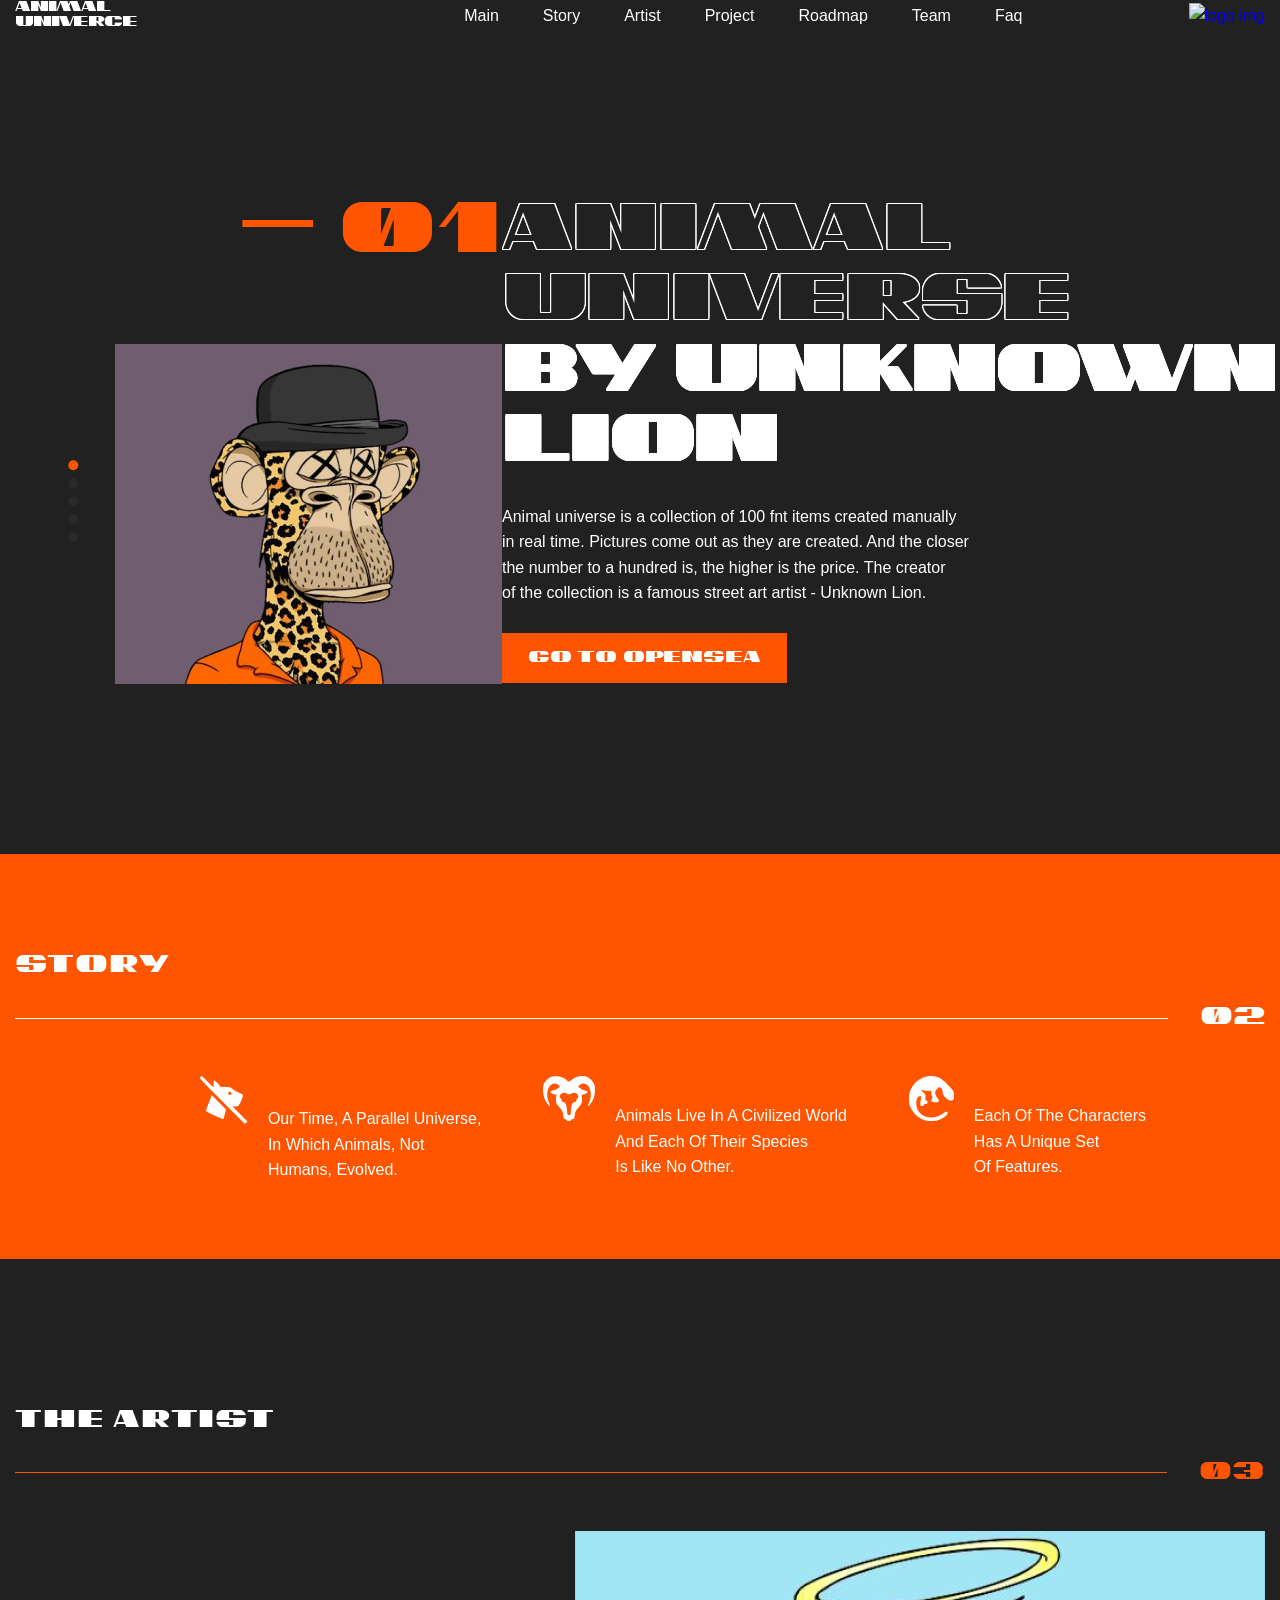
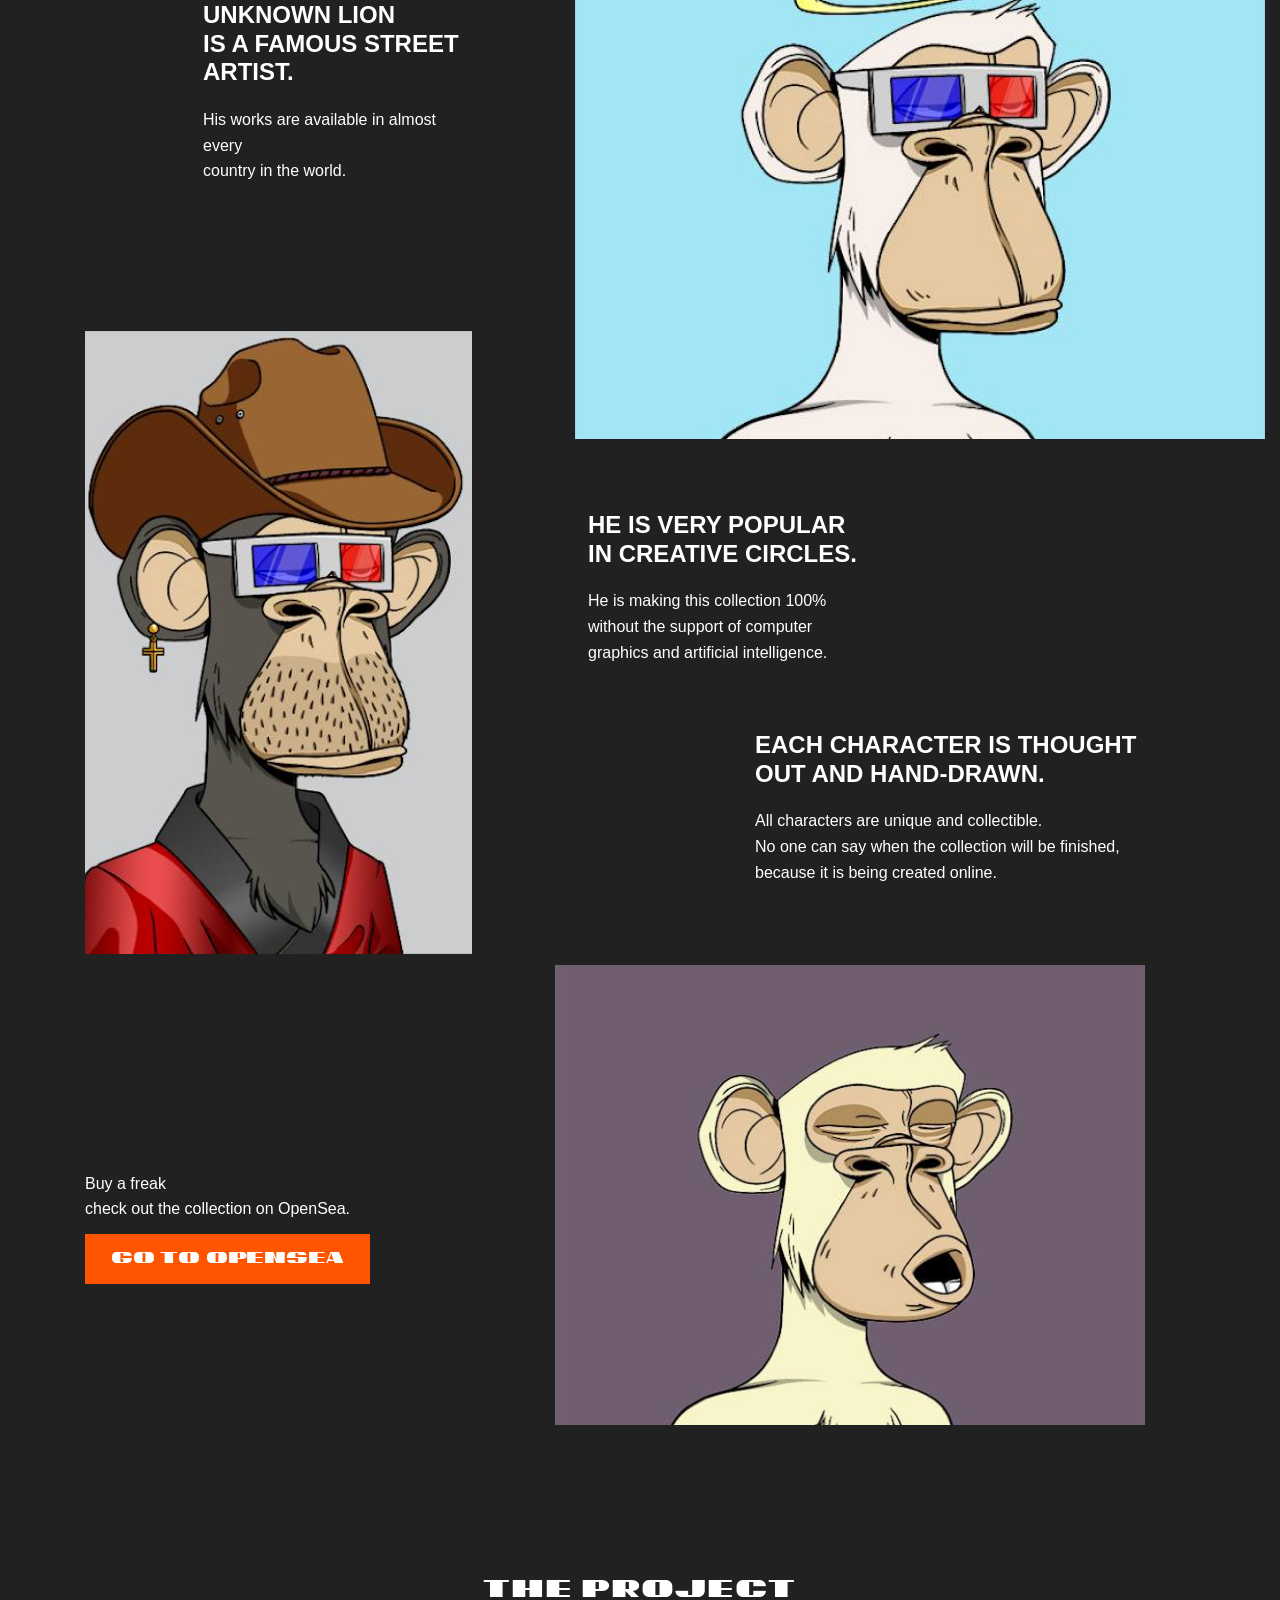
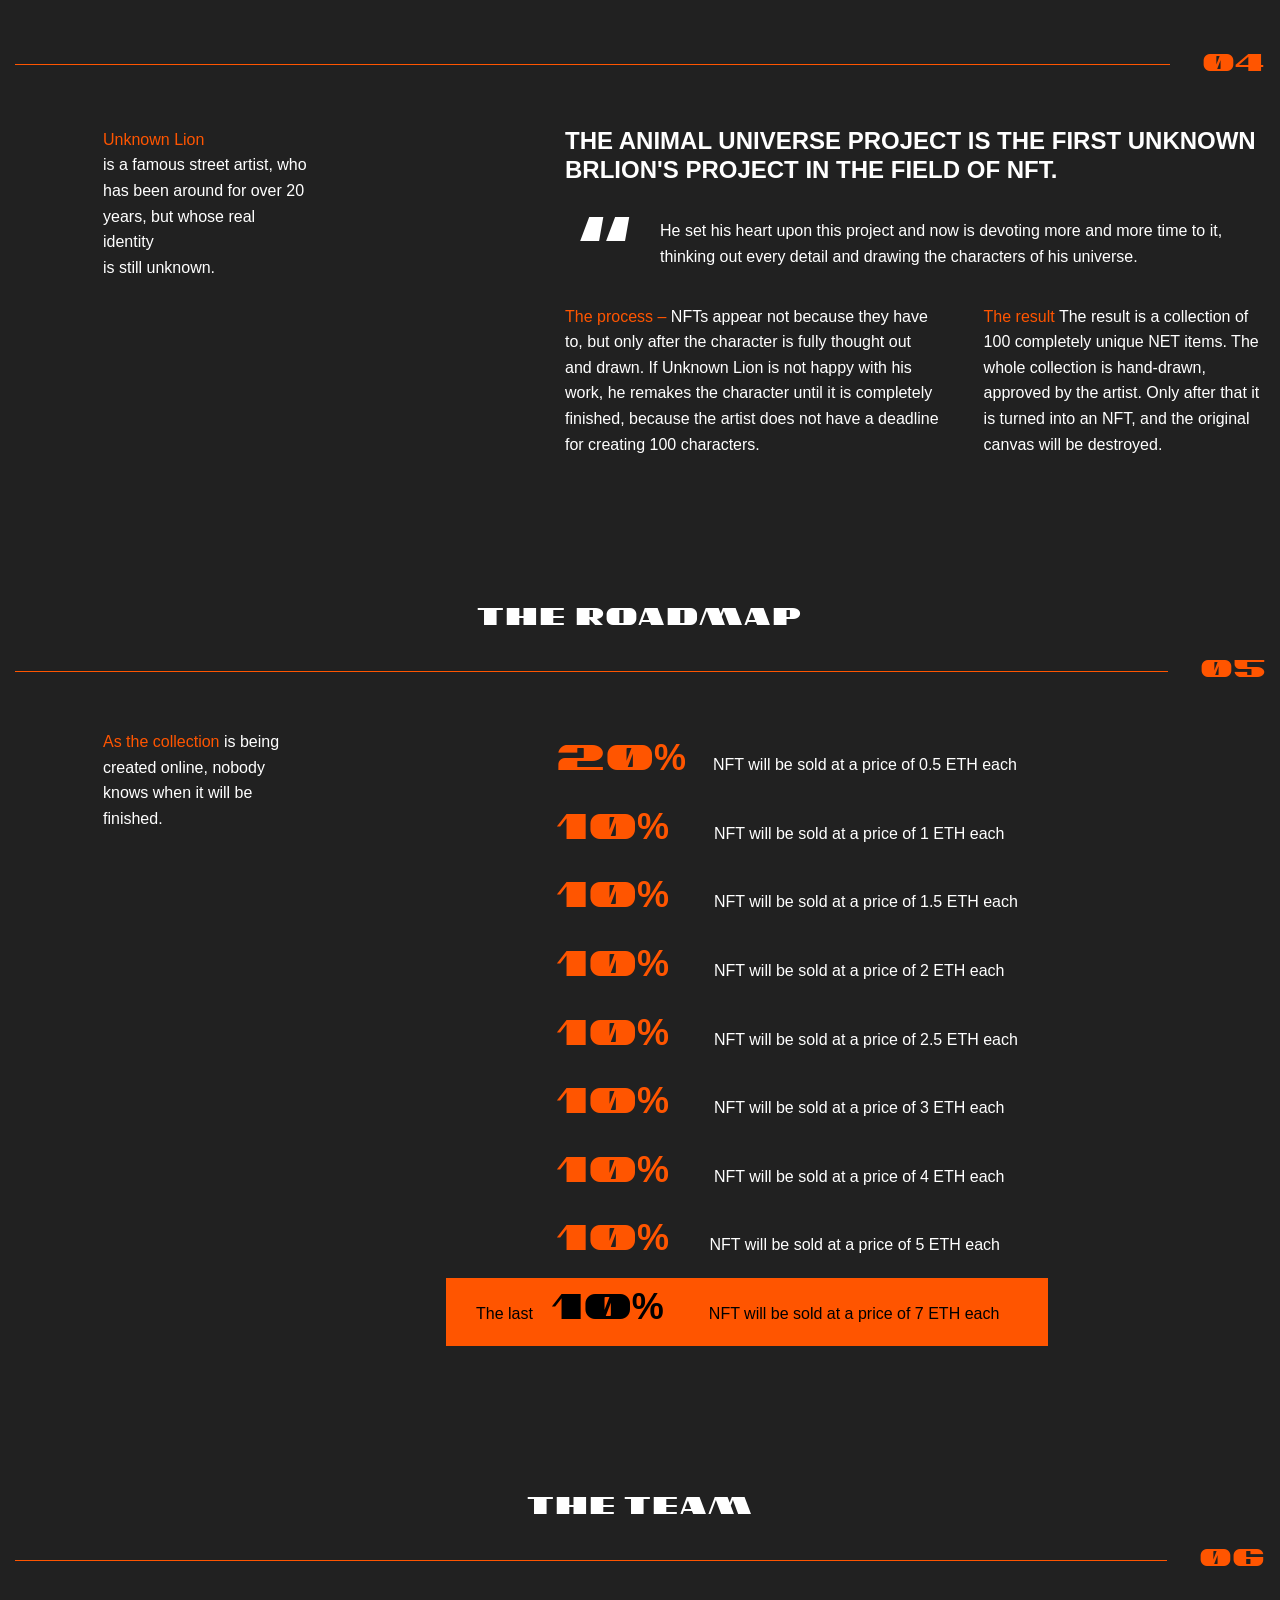
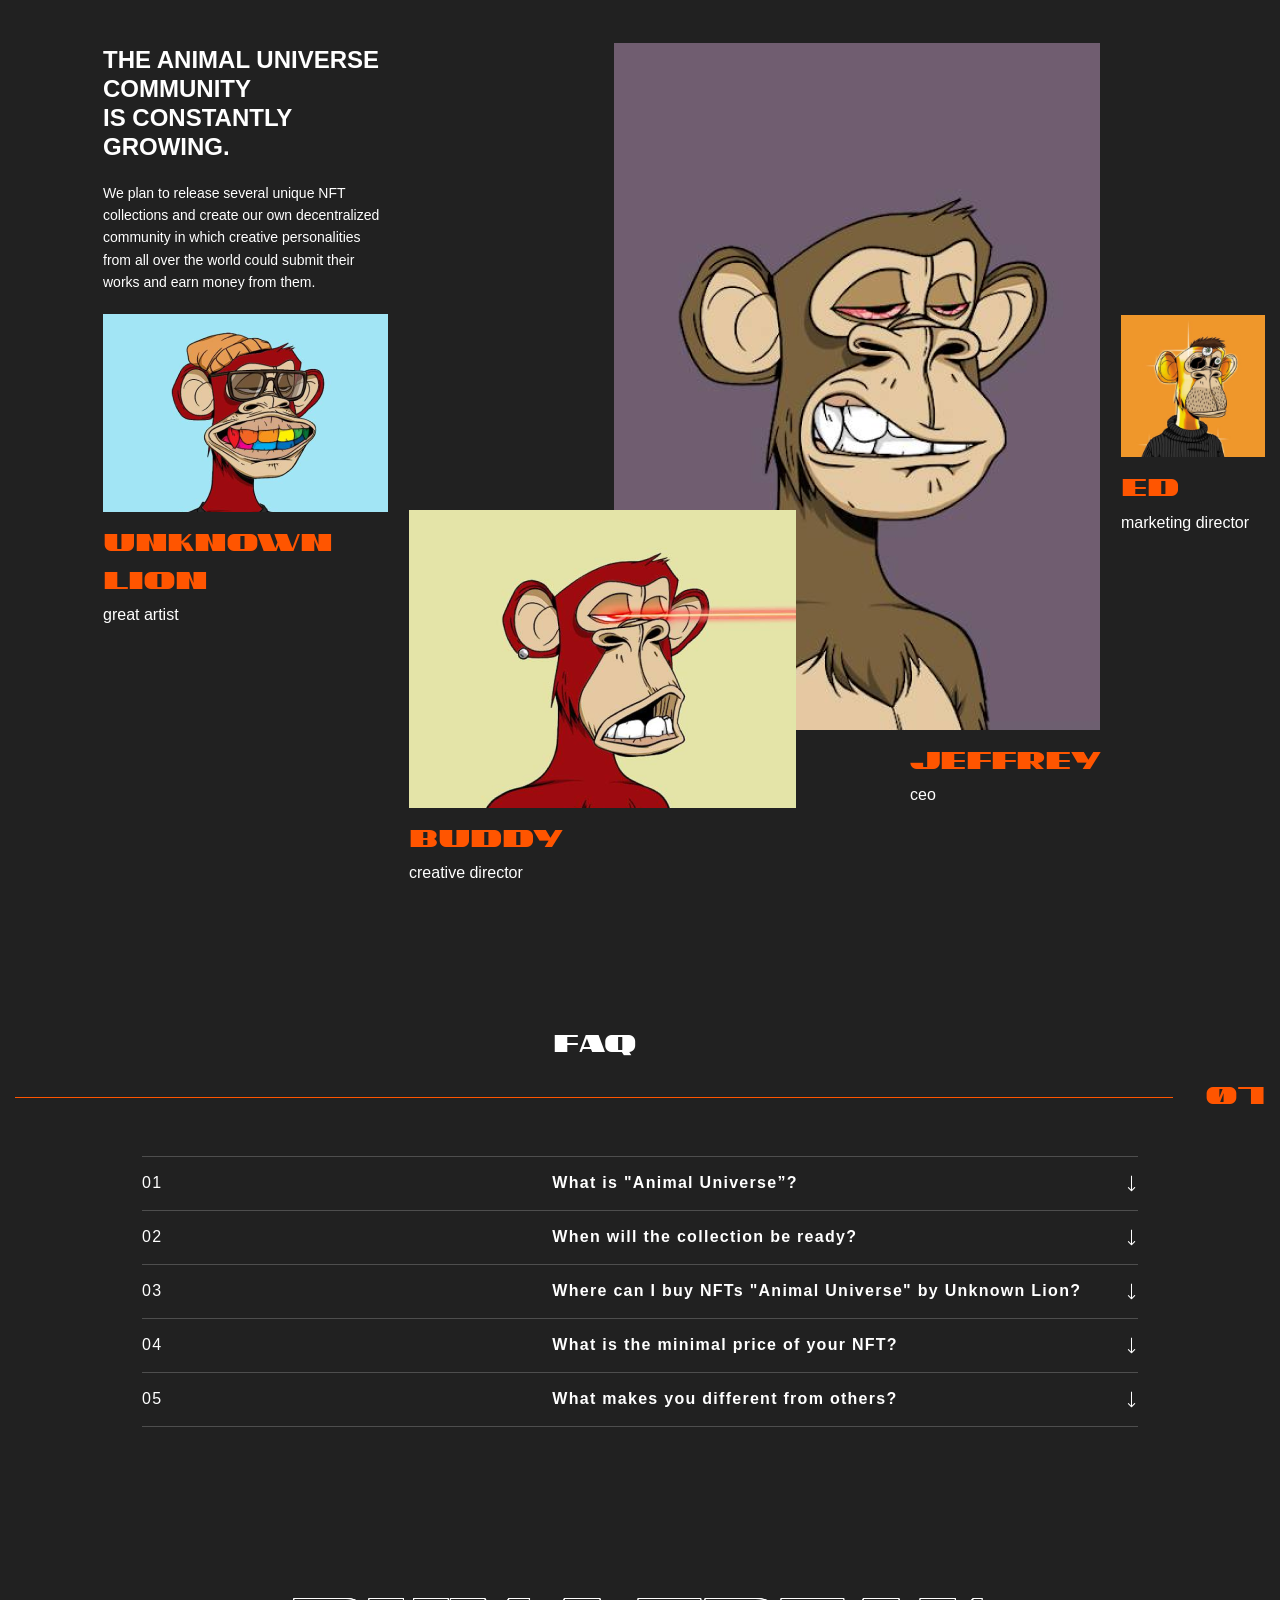
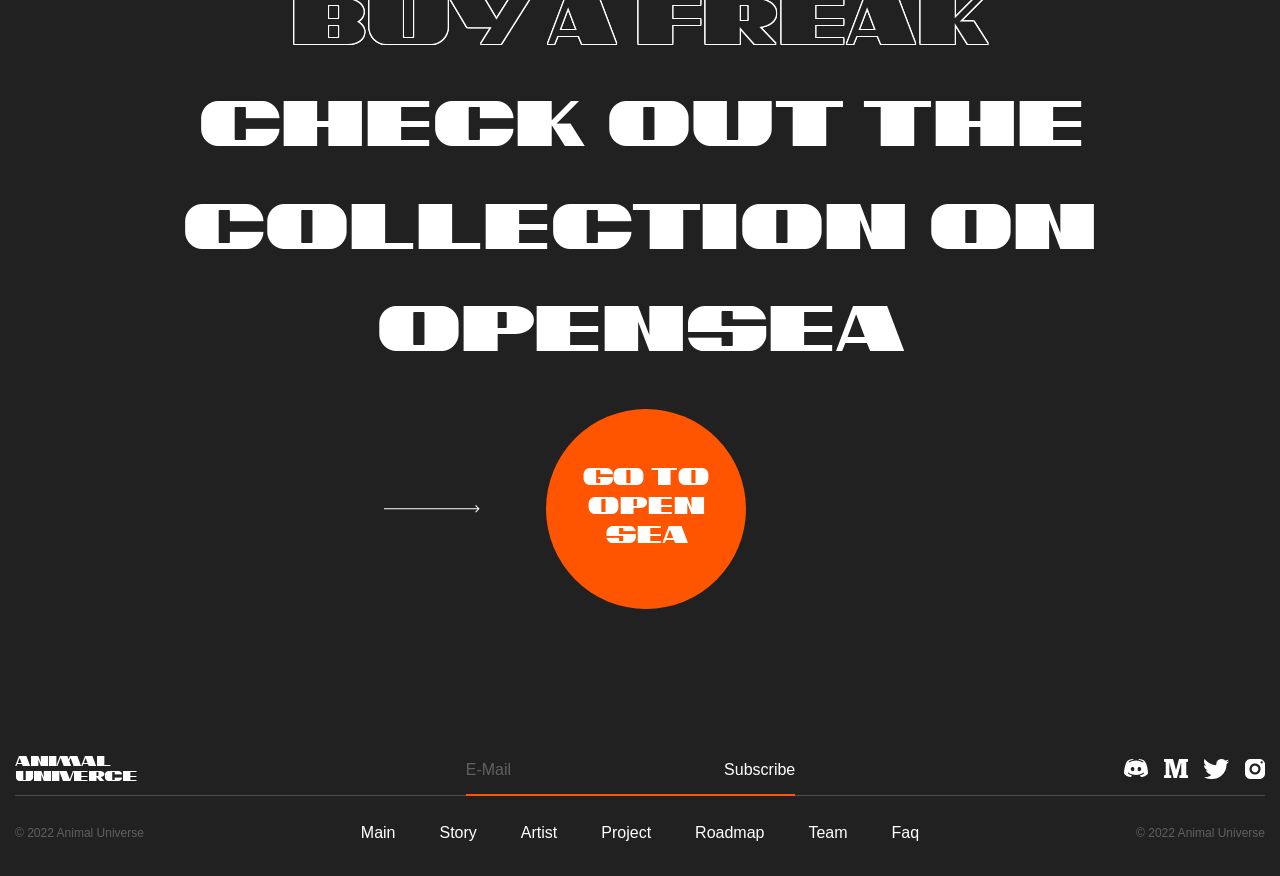
==== commit 0ec0ebb7: "доделал десктоп" ====
--- a/app/index.html
+++ b/app/index.html
@@ -11,58 +11,64 @@
 
 <body>
     <div class="header">
-        <div class="container">
-            <div class="header__top">
-                <a class="header__logo" href="#">
-                    <h3 class="header__logo-title">
-                        animal <br>
-                        univerce
-                    </h3>
-                </a>
-                <nav class="header__menu menu">
-                    <ul class="menu__list">
-                        <li class="menu__item">
-                            <a class="menu__link" href="#">
-                                main
-                            </a>
-                        </li>
-                        <li class="menu__item">
-                            <a class="menu__link" href="#">
-                                story
-                            </a>
-                        </li>
-                        <li class="menu__item">
-                            <a class="menu__link" href="#">
-                                artist
-                            </a>
-                        </li>
-                        <li class="menu__item">
-                            <a class="menu__link" href="#">
-                                project
-                            </a>
-                        </li>
-                        <li class="menu__item">
-                            <a class="menu__link" href="#">
-                                roadmap
-                            </a>
-                        </li>
-                        <li class="menu__item">
-                            <a class="menu__link" href="#">
-                                team
-                            </a>
-                        </li>
-                        <li class="menu__item">
-                            <a class="menu__link" href="#">
-                                faq
-                            </a>
-                        </li>
-                    </ul>
-                    <a class="menu__logo-link" href="#">
-                        <img class="menu__logo-img" src="images/header/logo.svg" alt="logo img">
-                    </a>
-                </nav>
-            </div>
-            <div class="header__content">
+        <div class="header-top">
+            <div class="container">
+                <div class="header__top">
+                    <a class="header__logo" href="#">
+                        <h3 class="header__logo-title">
+                            animal <br>
+                            univerce
+                        </h3>
+                    </a>
+                    <nav class="header__menu menu">
+                        <ul class="menu__list">
+                            <li class="menu__item">
+                                <a class="menu__link" href="#main">
+                                    main
+                                </a>
+                            </li>
+                            <li class="menu__item">
+                                <a class="menu__link" href="#story">
+                                    story
+                                </a>
+                            </li>
+                            <li class="menu__item">
+                                <a class="menu__link" href="#artist">
+                                    artist
+                                </a>
+                            </li>
+                            <li class="menu__item">
+                                <a class="menu__link" href="#project">
+                                    project
+                                </a>
+                            </li>
+                            <li class="menu__item">
+                                <a class="menu__link" href="#roadmap">
+                                    roadmap
+                                </a>
+                            </li>
+                            <li class="menu__item">
+                                <a class="menu__link" href="#team">
+                                    team
+                                </a>
+                            </li>
+                            <li class="menu__item">
+                                <a class="menu__link" href="#faq">
+                                    faq
+                                </a>
+                            </li>
+                        </ul>
+                        <a class="menu__logo-link" href="#">
+                            <img class="menu__logo-img" src="images/header/logo.svg" alt="logo img">
+                        </a>
+                    </nav>
+                </div>
+            </div>
+
+        </div>
+        <div class="container">
+            <div id="main" class="header__content">
+
                 <div class="header__slider">
                     <h2 class="header__slider-title">
                         — 01
@@ -109,7 +115,7 @@
             </div>
         </div>
     </div>
-    <div class="story">
+    <div id="story" class="story">
         <div class="container">
             <h3 class="story__title">
                 story
@@ -146,7 +152,7 @@
             </div>
         </div>
     </div>
-    <section class="artist">
+    <section id="artist" class="artist">
         <div class="container">
             <h3 class="artist__title">
                 the artist
@@ -210,7 +216,7 @@
             </div>
         </div>
     </section>
-    <section class="project">
+    <section id="project" class="project">
         <div class="container">
             <h3 class="artist__title project__title">
                 the project
@@ -257,7 +263,7 @@
             </div>
         </div>
     </section>
-    <section class="roadmap">
+    <section id="roadmap" class="roadmap">
         <div class="container">
             <h3 class="artist__title roadmap__title">
                 the roadmap
@@ -324,7 +330,7 @@
             </div>
         </div>
     </section>
-    <section class="team">
+    <section id="team" class="team">
         <div class="container">
             <h3 class="artist__title team__title">
                 the team
@@ -387,7 +393,7 @@
             </div>
         </div>
     </section>
-    <section class="faq">
+    <section id="faq" class="faq">
         <div class="container">
             <h3 class="artist__title faq__title">
                 faq
@@ -530,6 +536,53 @@
                     </a>
                 </div>
             </div>
+            <div class="footer__bottom">
+                <div class="footer__copy">
+                    © 2022 Animal Universe
+                </div>
+                <nav class="footer__menu menu">
+                    <ul class="menu__list">
+                        <li class="menu__item">
+                            <a class="menu__link" href="#main">
+                                main
+                            </a>
+                        </li>
+                        <li class="menu__item">
+                            <a class="menu__link" href="#story">
+                                story
+                            </a>
+                        </li>
+                        <li class="menu__item">
+                            <a class="menu__link" href="#artist">
+                                artist
+                            </a>
+                        </li>
+                        <li class="menu__item">
+                            <a class="menu__link" href="#progect">
+                                project
+                            </a>
+                        </li>
+                        <li class="menu__item">
+                            <a class="menu__link" href="#roadmap">
+                                roadmap
+                            </a>
+                        </li>
+                        <li class="menu__item">
+                            <a class="menu__link" href="#team">
+                                team
+                            </a>
+                        </li>
+                        <li class="menu__item">
+                            <a class="menu__link" href="#faq">
+                                faq
+                            </a>
+                        </li>
+                    </ul>
+                </nav>
+                <div class="footer__copy">
+                    © 2022 Animal Universe
+                </div>
+            </div>
         </div>
 
     </footer>
--- a/app/css/style.min.css
+++ b/app/css/style.min.css
@@ -1 +1 @@
-@font-face{font-family:"Poppins-Regular",sans-serif;font-weight:400;font-style:normal;src:local("Poppins-Regular"),url("../fonts/Poppins-Regular.woff2") format("woff2");font-display:swap}@font-face{font-family:"Poppins-Black",sans-serif;font-weight:900;font-style:normal;src:local("Poppins-Black"),url("../fonts/Poppins-Black.woff2") format("woff2");font-display:swap}@font-face{font-family:"Poppins-Bold",sans-serif;font-weight:700;font-style:normal;src:local("Poppins-Bold"),url("../fonts/Poppins-Bold.woff2") format("woff2");font-display:swap}@font-face{font-family:"Poppins-SemiBold",sans-serif;font-weight:600;font-style:normal;src:local("Poppins-SemiBold"),url("../fonts/Poppins-SemiBold.woff2") format("woff2");font-display:swap}@font-face{font-family:"OTFGlusp-Bold";font-weight:700;font-style:normal;src:local("OTFGlusp-Bold"),url("../fonts/OTFGlusp-Bold.woff2") format("woff2");font-display:swap}@font-face{font-family:"TitilliumWeb-Regular",sans-serif;font-weight:400;font-style:normal;src:local("TitilliumWeb-Regular"),url("../fonts/TitilliumWeb-Regular.woff2") format("woff2");font-display:swap}@font-face{font-family:"TitilliumWeb-SemiBold",sans-serif;font-weight:600;font-style:normal;src:local("TitilliumWeb-SemiBold"),url("../fonts/TitilliumWeb-SemiBold.woff2") format("woff2");font-display:swap}html{-webkit-box-sizing:border-box;box-sizing:border-box}*,*::after,*::before{-webkit-box-sizing:inherit;box-sizing:inherit}ul[class],ol[class]{padding:0}body,h1,h2,h3,h4,h5,h6,p,ul[class],ol[class],li,figure,figcaption,blockquote,dl,dd{margin:0}ul[class]{list-style:none}img{max-width:100%;display:block}input,button,textarea,select{font:inherit}a{text-decoration:none}.team .name span,.roadmap .hov,.roadmap__item-span,body{font-family:"Poppins-Regular",sans-serif;font-weight:400}.faq__text-link,.project__content-title,.artist__content-title{font-family:"Poppins-Bold",sans-serif;font-weight:700}.footer__top-link,.footer__title,.team .name,.roadmap__item,.project__content-text::before,.artist .link-box__link,.artist__number-symbol,.artist__title,.story__number-symbol,.story__title,.header__info-link,.header__title,.header__slider-title,.header__logo-title{font-family:"OTFGlusp-Bold",sans-serif;font-weight:700}.team__left-text{font-family:"TitilliumWeb-Regular",sans-serif;font-weight:400}.team__left-title{font-family:"TitilliumWeb-SemiBold",sans-serif;font-weight:600}html,body{height:100%}body{color:#fff;font-size:16px;line-height:160%;display:-webkit-box;display:-ms-flexbox;display:flex;-webkit-box-orient:vertical;-webkit-box-direction:normal;-ms-flex-direction:column;flex-direction:column;background:#212121}.container{max-width:1430px;margin:0 auto;padding:0 15px}a{-ms-flex-negative:0;flex-shrink:0}@font-face{font-family:"swiper-icons";src:url("data:application/font-woff;charset=utf-8;base64, [base64]//wADZ2x5ZgAAAywAAADMAAAD2MHtryVoZWFkAAABbAAAADAAAAA2E2+eoWhoZWEAAAGcAAAAHwAAACQC9gDzaG10eAAAAigAAAAZAAAArgJkABFsb2NhAAAC0AAAAFoAAABaFQAUGG1heHAAAAG8AAAAHwAAACAAcABAbmFtZQAAA/gAAAE5AAACXvFdBwlwb3N0AAAFNAAAAGIAAACE5s74hXjaY2BkYGAAYpf5Hu/j+W2+MnAzMYDAzaX6QjD6/4//Bxj5GA8AuRwMYGkAPywL13jaY2BkYGA88P8Agx4j+/8fQDYfA1AEBWgDAIB2BOoAeNpjYGRgYNBh4GdgYgABEMnIABJzYNADCQAACWgAsQB42mNgYfzCOIGBlYGB0YcxjYGBwR1Kf2WQZGhhYGBiYGVmgAFGBiQQkOaawtDAoMBQxXjg/wEGPcYDDA4wNUA2CCgwsAAAO4EL6gAAeNpj2M0gyAACqxgGNWBkZ2D4/wMA+xkDdgAAAHjaY2BgYGaAYBkGRgYQiAHyGMF8FgYHIM3DwMHABGQrMOgyWDLEM1T9/w8UBfEMgLzE////P/5//f/V/xv+r4eaAAeMbAxwIUYmIMHEgKYAYjUcsDAwsLKxc3BycfPw8jEQA/[base64]/uznmfPFBNODM2K7MTQ45YEAZqGP81AmGGcF3iPqOop0r1SPTaTbVkfUe4HXj97wYE+yNwWYxwWu4v1ugWHgo3S1XdZEVqWM7ET0cfnLGxWfkgR42o2PvWrDMBSFj/IHLaF0zKjRgdiVMwScNRAoWUoH78Y2icB/yIY09An6AH2Bdu/UB+yxopYshQiEvnvu0dURgDt8QeC8PDw7Fpji3fEA4z/PEJ6YOB5hKh4dj3EvXhxPqH/SKUY3rJ7srZ4FZnh1PMAtPhwP6fl2PMJMPDgeQ4rY8YT6Gzao0eAEA409DuggmTnFnOcSCiEiLMgxCiTI6Cq5DZUd3Qmp10vO0LaLTd2cjN4fOumlc7lUYbSQcZFkutRG7g6JKZKy0RmdLY680CDnEJ+UMkpFFe1RN7nxdVpXrC4aTtnaurOnYercZg2YVmLN/d/gczfEimrE/fs/bOuq29Zmn8tloORaXgZgGa78yO9/cnXm2BpaGvq25Dv9S4E9+5SIc9PqupJKhYFSSl47+Qcr1mYNAAAAeNptw0cKwkAAAMDZJA8Q7OUJvkLsPfZ6zFVERPy8qHh2YER+3i/BP83vIBLLySsoKimrqKqpa2hp6+jq6RsYGhmbmJqZSy0sraxtbO3sHRydnEMU4uR6yx7JJXveP7WrDycAAAAAAAH//wACeNpjYGRgYOABYhkgZgJCZgZNBkYGLQZtIJsFLMYAAAw3ALgAeNolizEKgDAQBCchRbC2sFER0YD6qVQiBCv/H9ezGI6Z5XBAw8CBK/m5iQQVauVbXLnOrMZv2oLdKFa8Pjuru2hJzGabmOSLzNMzvutpB3N42mNgZGBg4GKQYzBhYMxJLMlj4GBgAYow/P/PAJJhLM6sSoWKfWCAAwDAjgbRAAB42mNgYGBkAIIbCZo5IPrmUn0hGA0AO8EFTQAA");font-weight:400;font-style:normal}:root{--swiper-theme-color: #007aff}.swiper{margin-left:auto;margin-right:auto;position:relative;overflow:hidden;list-style:none;padding:0;z-index:1}.swiper-vertical>.swiper-wrapper{-webkit-box-orient:vertical;-webkit-box-direction:normal;-ms-flex-direction:column;flex-direction:column}.swiper-wrapper{position:relative;width:100%;height:100%;z-index:1;display:-webkit-box;display:-ms-flexbox;display:flex;-webkit-transition-property:-webkit-transform;transition-property:-webkit-transform;-o-transition-property:transform;transition-property:transform;transition-property:transform, -webkit-transform;-webkit-box-sizing:content-box;box-sizing:content-box}.swiper-android .swiper-slide,.swiper-wrapper{-webkit-transform:translate3d(0px, 0, 0);transform:translate3d(0px, 0, 0)}.swiper-pointer-events{-ms-touch-action:pan-y;touch-action:pan-y}.swiper-pointer-events.swiper-vertical{-ms-touch-action:pan-x;touch-action:pan-x}.swiper-slide{-ms-flex-negative:0;flex-shrink:0;width:100%;height:100%;position:relative;-webkit-transition-property:-webkit-transform;transition-property:-webkit-transform;-o-transition-property:transform;transition-property:transform;transition-property:transform, -webkit-transform}.swiper-slide-invisible-blank{visibility:hidden}.swiper-autoheight,.swiper-autoheight .swiper-slide{height:auto}.swiper-autoheight .swiper-wrapper{-webkit-box-align:start;-ms-flex-align:start;align-items:flex-start;-webkit-transition-property:height,-webkit-transform;transition-property:height,-webkit-transform;-o-transition-property:transform,height;transition-property:transform,height;transition-property:transform,height,-webkit-transform}.swiper-backface-hidden .swiper-slide{-webkit-transform:translateZ(0);transform:translateZ(0);-webkit-backface-visibility:hidden;backface-visibility:hidden}.swiper-3d,.swiper-3d.swiper-css-mode .swiper-wrapper{-webkit-perspective:1200px;perspective:1200px}.swiper-3d .swiper-wrapper,.swiper-3d .swiper-slide,.swiper-3d .swiper-slide-shadow,.swiper-3d .swiper-slide-shadow-left,.swiper-3d .swiper-slide-shadow-right,.swiper-3d .swiper-slide-shadow-top,.swiper-3d .swiper-slide-shadow-bottom,.swiper-3d .swiper-cube-shadow{-webkit-transform-style:preserve-3d;transform-style:preserve-3d}.swiper-3d .swiper-slide-shadow,.swiper-3d .swiper-slide-shadow-left,.swiper-3d .swiper-slide-shadow-right,.swiper-3d .swiper-slide-shadow-top,.swiper-3d .swiper-slide-shadow-bottom{position:absolute;left:0;top:0;width:100%;height:100%;pointer-events:none;z-index:10}.swiper-3d .swiper-slide-shadow{background:rgba(0, 0, 0, 0.15)}.swiper-3d .swiper-slide-shadow-left{background-image:-webkit-gradient(linear, right top, left top, from(rgba(0, 0, 0, 0.5)), to(rgba(0, 0, 0, 0)));background-image:-o-linear-gradient(right, rgba(0, 0, 0, 0.5), rgba(0, 0, 0, 0));background-image:linear-gradient(to left, rgba(0, 0, 0, 0.5), rgba(0, 0, 0, 0))}.swiper-3d .swiper-slide-shadow-right{background-image:-webkit-gradient(linear, left top, right top, from(rgba(0, 0, 0, 0.5)), to(rgba(0, 0, 0, 0)));background-image:-o-linear-gradient(left, rgba(0, 0, 0, 0.5), rgba(0, 0, 0, 0));background-image:linear-gradient(to right, rgba(0, 0, 0, 0.5), rgba(0, 0, 0, 0))}.swiper-3d .swiper-slide-shadow-top{background-image:-webkit-gradient(linear, left bottom, left top, from(rgba(0, 0, 0, 0.5)), to(rgba(0, 0, 0, 0)));background-image:-o-linear-gradient(bottom, rgba(0, 0, 0, 0.5), rgba(0, 0, 0, 0));background-image:linear-gradient(to top, rgba(0, 0, 0, 0.5), rgba(0, 0, 0, 0))}.swiper-3d .swiper-slide-shadow-bottom{background-image:-webkit-gradient(linear, left top, left bottom, from(rgba(0, 0, 0, 0.5)), to(rgba(0, 0, 0, 0)));background-image:-o-linear-gradient(top, rgba(0, 0, 0, 0.5), rgba(0, 0, 0, 0));background-image:linear-gradient(to bottom, rgba(0, 0, 0, 0.5), rgba(0, 0, 0, 0))}.swiper-css-mode>.swiper-wrapper{overflow:auto;scrollbar-width:none;-ms-overflow-style:none}.swiper-css-mode>.swiper-wrapper::-webkit-scrollbar{display:none}.swiper-css-mode>.swiper-wrapper>.swiper-slide{scroll-snap-align:start start}.swiper-horizontal.swiper-css-mode>.swiper-wrapper{-ms-scroll-snap-type:x mandatory;scroll-snap-type:x mandatory}.swiper-vertical.swiper-css-mode>.swiper-wrapper{-ms-scroll-snap-type:y mandatory;scroll-snap-type:y mandatory}.swiper-centered>.swiper-wrapper::before{content:"";-ms-flex-negative:0;flex-shrink:0;-webkit-box-ordinal-group:10000;-ms-flex-order:9999;order:9999}.swiper-centered.swiper-horizontal>.swiper-wrapper>.swiper-slide:first-child{-webkit-margin-start:var(--swiper-centered-offset-before);margin-inline-start:var(--swiper-centered-offset-before)}.swiper-centered.swiper-horizontal>.swiper-wrapper::before{height:100%;min-height:1px;width:var(--swiper-centered-offset-after)}.swiper-centered.swiper-vertical>.swiper-wrapper>.swiper-slide:first-child{-webkit-margin-before:var(--swiper-centered-offset-before);margin-block-start:var(--swiper-centered-offset-before)}.swiper-centered.swiper-vertical>.swiper-wrapper::before{width:100%;min-width:1px;height:var(--swiper-centered-offset-after)}.swiper-centered>.swiper-wrapper>.swiper-slide{scroll-snap-align:center center}.swiper-virtual .swiper-slide{-webkit-backface-visibility:hidden;-webkit-transform:translateZ(0);transform:translateZ(0)}.swiper-virtual.swiper-css-mode .swiper-wrapper::after{content:"";position:absolute;left:0;top:0;pointer-events:none}.swiper-virtual.swiper-css-mode.swiper-horizontal .swiper-wrapper::after{height:1px;width:var(--swiper-virtual-size)}.swiper-virtual.swiper-css-mode.swiper-vertical .swiper-wrapper::after{width:1px;height:var(--swiper-virtual-size)}:root{--swiper-navigation-size: 44px}.swiper-button-prev,.swiper-button-next{position:absolute;top:50%;width:calc(var(--swiper-navigation-size)/44*27);height:var(--swiper-navigation-size);margin-top:calc(0px - var(--swiper-navigation-size)/2);z-index:10;cursor:pointer;display:-webkit-box;display:-ms-flexbox;display:flex;-webkit-box-align:center;-ms-flex-align:center;align-items:center;-webkit-box-pack:center;-ms-flex-pack:center;justify-content:center;color:var(--swiper-navigation-color, var(--swiper-theme-color))}.swiper-button-prev.swiper-button-disabled,.swiper-button-next.swiper-button-disabled{opacity:.35;cursor:auto;pointer-events:none}.swiper-button-prev.swiper-button-hidden,.swiper-button-next.swiper-button-hidden{opacity:0;cursor:auto;pointer-events:none}.swiper-navigation-disabled .swiper-button-prev,.swiper-navigation-disabled .swiper-button-next{display:none !important}.swiper-button-prev:after,.swiper-button-next:after{font-family:swiper-icons;font-size:var(--swiper-navigation-size);text-transform:none !important;letter-spacing:0;font-variant:initial;line-height:1}.swiper-button-prev,.swiper-rtl .swiper-button-next{left:10px;right:auto}.swiper-button-prev:after,.swiper-rtl .swiper-button-next:after{content:"prev"}.swiper-button-next,.swiper-rtl .swiper-button-prev{right:10px;left:auto}.swiper-button-next:after,.swiper-rtl .swiper-button-prev:after{content:"next"}.swiper-button-lock{display:none}.swiper-pagination{position:absolute;text-align:center;-webkit-transition:300ms opacity;-o-transition:300ms opacity;transition:300ms opacity;-webkit-transform:translate3d(0, 0, 0);transform:translate3d(0, 0, 0);z-index:10}.swiper-pagination.swiper-pagination-hidden{opacity:0}.swiper-pagination-disabled>.swiper-pagination,.swiper-pagination.swiper-pagination-disabled{display:none !important}.swiper-pagination-fraction,.swiper-pagination-custom,.swiper-horizontal>.swiper-pagination-bullets,.swiper-pagination-bullets.swiper-pagination-horizontal{bottom:10px;left:0;width:100%}.swiper-pagination-bullets-dynamic{overflow:hidden;font-size:0}.swiper-pagination-bullets-dynamic .swiper-pagination-bullet{-webkit-transform:scale(0.33);-ms-transform:scale(0.33);transform:scale(0.33);position:relative}.swiper-pagination-bullets-dynamic .swiper-pagination-bullet-active{-webkit-transform:scale(1);-ms-transform:scale(1);transform:scale(1)}.swiper-pagination-bullets-dynamic .swiper-pagination-bullet-active-main{-webkit-transform:scale(1);-ms-transform:scale(1);transform:scale(1)}.swiper-pagination-bullets-dynamic .swiper-pagination-bullet-active-prev{-webkit-transform:scale(0.66);-ms-transform:scale(0.66);transform:scale(0.66)}.swiper-pagination-bullets-dynamic .swiper-pagination-bullet-active-prev-prev{-webkit-transform:scale(0.33);-ms-transform:scale(0.33);transform:scale(0.33)}.swiper-pagination-bullets-dynamic .swiper-pagination-bullet-active-next{-webkit-transform:scale(0.66);-ms-transform:scale(0.66);transform:scale(0.66)}.swiper-pagination-bullets-dynamic .swiper-pagination-bullet-active-next-next{-webkit-transform:scale(0.33);-ms-transform:scale(0.33);transform:scale(0.33)}.swiper-pagination-bullet{width:var(--swiper-pagination-bullet-width, var(--swiper-pagination-bullet-size, 8px));height:var(--swiper-pagination-bullet-height, var(--swiper-pagination-bullet-size, 8px));display:inline-block;border-radius:50%;background:var(--swiper-pagination-bullet-inactive-color, #000);opacity:var(--swiper-pagination-bullet-inactive-opacity, 0.2)}button.swiper-pagination-bullet{border:none;margin:0;padding:0;-webkit-box-shadow:none;box-shadow:none;-webkit-appearance:none;-moz-appearance:none;appearance:none}.swiper-pagination-clickable .swiper-pagination-bullet{cursor:pointer}.swiper-pagination-bullet:only-child{display:none !important}.swiper-pagination-bullet-active{opacity:var(--swiper-pagination-bullet-opacity, 1);background:var(--swiper-pagination-color, var(--swiper-theme-color))}.swiper-vertical>.swiper-pagination-bullets,.swiper-pagination-vertical.swiper-pagination-bullets{right:10px;top:50%;-webkit-transform:translate3d(0px, -50%, 0);transform:translate3d(0px, -50%, 0)}.swiper-vertical>.swiper-pagination-bullets .swiper-pagination-bullet,.swiper-pagination-vertical.swiper-pagination-bullets .swiper-pagination-bullet{margin:var(--swiper-pagination-bullet-vertical-gap, 6px) 0;display:block}.swiper-vertical>.swiper-pagination-bullets.swiper-pagination-bullets-dynamic,.swiper-pagination-vertical.swiper-pagination-bullets.swiper-pagination-bullets-dynamic{top:50%;-webkit-transform:translateY(-50%);-ms-transform:translateY(-50%);transform:translateY(-50%);width:8px}.swiper-vertical>.swiper-pagination-bullets.swiper-pagination-bullets-dynamic .swiper-pagination-bullet,.swiper-pagination-vertical.swiper-pagination-bullets.swiper-pagination-bullets-dynamic .swiper-pagination-bullet{display:inline-block;-webkit-transition:200ms top,200ms -webkit-transform;transition:200ms top,200ms -webkit-transform;-o-transition:200ms transform,200ms top;transition:200ms transform,200ms top;transition:200ms transform,200ms top,200ms -webkit-transform}.swiper-horizontal>.swiper-pagination-bullets .swiper-pagination-bullet,.swiper-pagination-horizontal.swiper-pagination-bullets .swiper-pagination-bullet{margin:0 var(--swiper-pagination-bullet-horizontal-gap, 4px)}.swiper-horizontal>.swiper-pagination-bullets.swiper-pagination-bullets-dynamic,.swiper-pagination-horizontal.swiper-pagination-bullets.swiper-pagination-bullets-dynamic{left:50%;-webkit-transform:translateX(-50%);-ms-transform:translateX(-50%);transform:translateX(-50%);white-space:nowrap}.swiper-horizontal>.swiper-pagination-bullets.swiper-pagination-bullets-dynamic .swiper-pagination-bullet,.swiper-pagination-horizontal.swiper-pagination-bullets.swiper-pagination-bullets-dynamic .swiper-pagination-bullet{-webkit-transition:200ms left,200ms -webkit-transform;transition:200ms left,200ms -webkit-transform;-o-transition:200ms transform,200ms left;transition:200ms transform,200ms left;transition:200ms transform,200ms left,200ms -webkit-transform}.swiper-horizontal.swiper-rtl>.swiper-pagination-bullets-dynamic .swiper-pagination-bullet{-webkit-transition:200ms right,200ms -webkit-transform;transition:200ms right,200ms -webkit-transform;-o-transition:200ms transform,200ms right;transition:200ms transform,200ms right;transition:200ms transform,200ms right,200ms -webkit-transform}.swiper-pagination-progressbar{background:rgba(0, 0, 0, 0.25);position:absolute}.swiper-pagination-progressbar .swiper-pagination-progressbar-fill{background:var(--swiper-pagination-color, var(--swiper-theme-color));position:absolute;left:0;top:0;width:100%;height:100%;-webkit-transform:scale(0);-ms-transform:scale(0);transform:scale(0);-webkit-transform-origin:left top;-ms-transform-origin:left top;transform-origin:left top}.swiper-rtl .swiper-pagination-progressbar .swiper-pagination-progressbar-fill{-webkit-transform-origin:right top;-ms-transform-origin:right top;transform-origin:right top}.swiper-horizontal>.swiper-pagination-progressbar,.swiper-pagination-progressbar.swiper-pagination-horizontal,.swiper-vertical>.swiper-pagination-progressbar.swiper-pagination-progressbar-opposite,.swiper-pagination-progressbar.swiper-pagination-vertical.swiper-pagination-progressbar-opposite{width:100%;height:4px;left:0;top:0}.swiper-vertical>.swiper-pagination-progressbar,.swiper-pagination-progressbar.swiper-pagination-vertical,.swiper-horizontal>.swiper-pagination-progressbar.swiper-pagination-progressbar-opposite,.swiper-pagination-progressbar.swiper-pagination-horizontal.swiper-pagination-progressbar-opposite{width:4px;height:100%;left:0;top:0}.swiper-pagination-lock{display:none}.swiper-scrollbar{border-radius:10px;position:relative;-ms-touch-action:none;background:rgba(0, 0, 0, 0.1)}.swiper-scrollbar-disabled>.swiper-scrollbar,.swiper-scrollbar.swiper-scrollbar-disabled{display:none !important}.swiper-horizontal>.swiper-scrollbar,.swiper-scrollbar.swiper-scrollbar-horizontal{position:absolute;left:1%;bottom:3px;z-index:50;height:5px;width:98%}.swiper-vertical>.swiper-scrollbar,.swiper-scrollbar.swiper-scrollbar-vertical{position:absolute;right:3px;top:1%;z-index:50;width:5px;height:98%}.swiper-scrollbar-drag{height:100%;width:100%;position:relative;background:rgba(0, 0, 0, 0.5);border-radius:10px;left:0;top:0}.swiper-scrollbar-cursor-drag{cursor:move}.swiper-scrollbar-lock{display:none}.swiper-zoom-container{width:100%;height:100%;display:-webkit-box;display:-ms-flexbox;display:flex;-webkit-box-pack:center;-ms-flex-pack:center;justify-content:center;-webkit-box-align:center;-ms-flex-align:center;align-items:center;text-align:center}.swiper-zoom-container>img,.swiper-zoom-container>svg,.swiper-zoom-container>canvas{max-width:100%;max-height:100%;-o-object-fit:contain;object-fit:contain}.swiper-slide-zoomed{cursor:move}.swiper-lazy-preloader{width:42px;height:42px;position:absolute;left:50%;top:50%;margin-left:-21px;margin-top:-21px;z-index:10;-webkit-transform-origin:50%;-ms-transform-origin:50%;transform-origin:50%;-webkit-box-sizing:border-box;box-sizing:border-box;border:4px solid var(--swiper-preloader-color, var(--swiper-theme-color));border-radius:50%;border-top-color:transparent}.swiper:not(.swiper-watch-progress) .swiper-lazy-preloader,.swiper-watch-progress .swiper-slide-visible .swiper-lazy-preloader{-webkit-animation:swiper-preloader-spin 1s infinite linear;animation:swiper-preloader-spin 1s infinite linear}.swiper-lazy-preloader-white{--swiper-preloader-color: #fff}.swiper-lazy-preloader-black{--swiper-preloader-color: #000}@-webkit-keyframes swiper-preloader-spin{0%{-webkit-transform:rotate(0deg);transform:rotate(0deg)}100%{-webkit-transform:rotate(360deg);transform:rotate(360deg)}}@keyframes swiper-preloader-spin{0%{-webkit-transform:rotate(0deg);transform:rotate(0deg)}100%{-webkit-transform:rotate(360deg);transform:rotate(360deg)}}.swiper .swiper-notification{position:absolute;left:0;top:0;pointer-events:none;opacity:0;z-index:-1000}.swiper-free-mode>.swiper-wrapper{-webkit-transition-timing-function:ease-out;-o-transition-timing-function:ease-out;transition-timing-function:ease-out;margin:0 auto}.swiper-grid>.swiper-wrapper{-ms-flex-wrap:wrap;flex-wrap:wrap}.swiper-grid-column>.swiper-wrapper{-ms-flex-wrap:wrap;flex-wrap:wrap;-webkit-box-orient:vertical;-webkit-box-direction:normal;-ms-flex-direction:column;flex-direction:column}.swiper-fade.swiper-free-mode .swiper-slide{-webkit-transition-timing-function:ease-out;-o-transition-timing-function:ease-out;transition-timing-function:ease-out}.swiper-fade .swiper-slide{pointer-events:none;-webkit-transition-property:opacity;-o-transition-property:opacity;transition-property:opacity}.swiper-fade .swiper-slide .swiper-slide{pointer-events:none}.swiper-fade .swiper-slide-active,.swiper-fade .swiper-slide-active .swiper-slide-active{pointer-events:auto}.swiper-cube{overflow:visible}.swiper-cube .swiper-slide{pointer-events:none;-webkit-backface-visibility:hidden;backface-visibility:hidden;z-index:1;visibility:hidden;-webkit-transform-origin:0 0;-ms-transform-origin:0 0;transform-origin:0 0;width:100%;height:100%}.swiper-cube .swiper-slide .swiper-slide{pointer-events:none}.swiper-cube.swiper-rtl .swiper-slide{-webkit-transform-origin:100% 0;-ms-transform-origin:100% 0;transform-origin:100% 0}.swiper-cube .swiper-slide-active,.swiper-cube .swiper-slide-active .swiper-slide-active{pointer-events:auto}.swiper-cube .swiper-slide-active,.swiper-cube .swiper-slide-next,.swiper-cube .swiper-slide-prev,.swiper-cube .swiper-slide-next+.swiper-slide{pointer-events:auto;visibility:visible}.swiper-cube .swiper-slide-shadow-top,.swiper-cube .swiper-slide-shadow-bottom,.swiper-cube .swiper-slide-shadow-left,.swiper-cube .swiper-slide-shadow-right{z-index:0;-webkit-backface-visibility:hidden;backface-visibility:hidden}.swiper-cube .swiper-cube-shadow{position:absolute;left:0;bottom:0px;width:100%;height:100%;opacity:.6;z-index:0}.swiper-cube .swiper-cube-shadow:before{content:"";background:#000;position:absolute;left:0;top:0;bottom:0;right:0;-webkit-filter:blur(50px);filter:blur(50px)}.swiper-flip{overflow:visible}.swiper-flip .swiper-slide{pointer-events:none;-webkit-backface-visibility:hidden;backface-visibility:hidden;z-index:1}.swiper-flip .swiper-slide .swiper-slide{pointer-events:none}.swiper-flip .swiper-slide-active,.swiper-flip .swiper-slide-active .swiper-slide-active{pointer-events:auto}.swiper-flip .swiper-slide-shadow-top,.swiper-flip .swiper-slide-shadow-bottom,.swiper-flip .swiper-slide-shadow-left,.swiper-flip .swiper-slide-shadow-right{z-index:0;-webkit-backface-visibility:hidden;backface-visibility:hidden}.swiper-creative .swiper-slide{-webkit-backface-visibility:hidden;backface-visibility:hidden;overflow:hidden;-webkit-transition-property:opacity,height,-webkit-transform;transition-property:opacity,height,-webkit-transform;-o-transition-property:transform,opacity,height;transition-property:transform,opacity,height;transition-property:transform,opacity,height,-webkit-transform}.swiper-cards{overflow:visible}.swiper-cards .swiper-slide{-webkit-transform-origin:center bottom;-ms-transform-origin:center bottom;transform-origin:center bottom;-webkit-backface-visibility:hidden;backface-visibility:hidden;overflow:hidden}.header{padding:30px 0 170px}.header__top{display:-webkit-box;display:-ms-flexbox;display:flex;-webkit-box-pack:justify;-ms-flex-pack:justify;justify-content:space-between;-webkit-box-align:center;-ms-flex-align:center;align-items:center;margin-bottom:168px}.header__logo-title{font-size:14px;line-height:110%;color:#fff;text-transform:uppercase}.header .menu{display:-webkit-box;display:-ms-flexbox;display:flex;gap:166px;-webkit-box-align:center;-ms-flex-align:center;align-items:center}.header .menu__list{display:-webkit-box;display:-ms-flexbox;display:flex;gap:44px;-webkit-box-align:center;-ms-flex-align:center;align-items:center}.header .menu__link{color:#fff;text-transform:capitalize;line-height:100%;-webkit-transition:all .4s;-o-transition:all .4s;transition:all .4s}.header .menu__link:hover,.header .menu__link:focus{text-decoration:underline;color:#f50}.header__content{display:-webkit-box;display:-ms-flexbox;display:flex;-webkit-box-pack:justify;-ms-flex-pack:justify;justify-content:space-between}.header__slider-title{font-size:72px;line-height:100%;color:#f50;margin-bottom:74px;text-align:right}.header .slider{width:437px;height:340px;margin-left:50px;padding-left:50px}.header .slider__photo{min-width:387px;min-height:340px;height:auto}.header__info{max-width:794px}.header__title{font-size:64px;line-height:110%;text-transform:uppercase;color:#212121;text-shadow:0 -1px 0 #fff,0 -1px 0 #fff,0 1px 0 #fff,0 1px 0 #fff,-1px 0 0 #fff,1px 0 0 #fff,-1px 0 0 #fff,1px 0 0 #fff,-1px -1px 0 #fff,1px -1px 0 #fff,-1px 1px 0 #fff,1px 1px 0 #fff,-1px -1px 0 #fff,1px -1px 0 #fff,-1px 1px 0 #fff,1px 1px 0 #fff;margin-bottom:24px}.header__title span{display:block;color:#fff;white-space:nowrap}.header__text{max-width:552px;margin-bottom:38px;display:block}.header__info-link{padding:17px 26px;color:#fff;text-transform:uppercase;line-height:100%;letter-spacing:.05em;background:#f50}.header .swiper-horizontal>.swiper-pagination-bullets,.header .swiper-pagination-bullets.swiper-pagination-horizontal{bottom:50%;left:-210px;width:100%;-webkit-transform:rotate(90deg);-ms-transform:rotate(90deg);transform:rotate(90deg)}.header .swiper-pagination-bullet{width:10px;height:10px;background-color:#4e4e4e;border-radius:50%}.header .swiper-pagination-bullet-active{background-color:#f50}.story{background:#f50;padding:100px 0 76px}.story__title{font-size:24px;line-height:100%;letter-spacing:.08em;text-transform:lowercase;color:#fff;margin-bottom:28px}.story__number{display:-webkit-box;display:-ms-flexbox;display:flex;gap:32px;-webkit-box-align:center;-ms-flex-align:center;align-items:center;margin-bottom:46px}.story__number-line{width:100%;height:1px;background:#fff}.story__number-symbol{font-size:24px;line-height:100%;color:#fff}.story__items{display:-webkit-box;display:-ms-flexbox;display:flex;-ms-flex-pack:distribute;justify-content:space-around;padding:0 88px 0 154px}.story__item{display:-webkit-box;display:-ms-flexbox;display:flex;gap:20px;-webkit-box-align:baseline;-ms-flex-align:baseline;align-items:baseline}.story__text{text-transform:capitalize}.artist{padding-top:150px;padding-bottom:1140px}.artist__title{font-size:24px;line-height:100%;letter-spacing:.08em;text-transform:uppercase;color:#fff;margin-bottom:28px}.artist__number{display:-webkit-box;display:-ms-flexbox;display:flex;gap:32px;-webkit-box-align:center;-ms-flex-align:center;align-items:center;margin-bottom:46px}.artist__number-line{width:100%;height:1px;background:#f50}.artist__number-symbol{font-size:24px;line-height:100%;color:#f50}.artist__content-title{font-size:24px;line-height:120%;text-transform:uppercase;margin-bottom:20px}.artist__content{position:relative}.artist__content-title{margin-top:70px}.artist__content-top{display:-webkit-box;display:-ms-flexbox;display:flex;gap:116px;padding-left:188px}.artist__content-center{display:-webkit-box;display:-ms-flexbox;display:flex;gap:116px;padding-left:70px;position:absolute;top:400px}.artist .center-wrap{margin-top:180px}.artist .center-title{margin-top:0}.artist__content-bottom{position:absolute;top:730px;right:120px}.artist .bottom-wrap{margin-bottom:80px;margin-left:200px}.artist .link-box{position:absolute;top:1240px;left:70px}.artist .link-box__text{margin-bottom:23px}.artist .link-box__link{padding:17px 26px;color:#fff;text-transform:uppercase;line-height:100%;letter-spacing:.05em;background:#f50}.project{padding-bottom:150px}.project__title{text-align:center;margin-bottom:50px}.project .artist__number{margin-bottom:50px}.project__wrapper{display:-webkit-box;display:-ms-flexbox;display:flex;gap:258px}.project__content{max-width:700px}.project__descr{margin-left:88px}.project__descr span{color:#f50;display:block}.project__content-title{font-size:24px;line-height:120%;text-transform:uppercase;margin-bottom:34px}.project__content-text{padding-left:95px;position:relative;margin-bottom:34px}.project__content-text::before{position:absolute;content:"“";width:60px;height:60px;font-size:96px;text-transform:uppercase;top:30px;left:10px}.project .descr-box{display:-webkit-box;display:-ms-flexbox;display:flex;gap:42px}.project .descr-box span{color:#f50}.roadmap{padding-bottom:150px}.roadmap__title{text-align:center}.roadmap__wrapper{display:-webkit-box;display:-ms-flexbox;display:flex;gap:220px}.roadmap__descr{margin-left:88px;max-width:203px}.roadmap__descr span{color:#f50}.roadmap__item{font-size:36px;text-transform:uppercase;color:#f50;margin-right:30px;padding:20px 30px}.roadmap__item-hov{padding:20px 30px;color:#000;background-color:#f50;margin-left:-80px}.roadmap__item-hov span{color:#000}.roadmap__item-span{font-size:16px;color:#fff;text-transform:none}.roadmap .hov{font-size:16px;text-transform:none;color:#000}.team{padding-bottom:206px}.team__number{margin-bottom:50px}.team__title{text-align:center}.team__wrapper{display:-webkit-box;display:-ms-flexbox;display:flex;-ms-flex-wrap:nowrap;flex-wrap:nowrap;gap:226px;position:relative}.team__left{margin-left:88px;max-width:285px;padding-bottom:200px}.team__left-title{font-size:24px;line-height:120%;text-transform:uppercase;margin-bottom:20px;padding-top:24px}.team__left-text{font-size:14px;line-height:160%;margin-bottom:20px}.team__img{margin-bottom:14px;-o-object-fit:contain;object-fit:contain}.team .name{font-size:24px;line-height:160%;color:#f50}.team .name span{display:block;color:#fff;font-size:16px;line-height:160%;text-transform:lowercase}.team .right-name{margin-left:296px}.team__right{display:-webkit-box;display:-ms-flexbox;display:flex;gap:20px;-webkit-box-align:center;-ms-flex-align:center;align-items:center;margin:0}.team .before-box{position:absolute;bottom:-58px;left:394px}.faq{padding-bottom:150px}.faq__title{text-align:center;margin-right:88px}.faq__inner{max-width:996px;margin:0 auto}.faq__item{display:-webkit-box;display:-ms-flexbox;display:flex;-webkit-box-orient:vertical;-webkit-box-direction:normal;-ms-flex-direction:column;flex-direction:column;padding:18px 0;border-top:1px solid #4e4e4e}.faq__item:nth-child(5){border-bottom:1px solid #4e4e4e}.faq .item-wrap{display:-webkit-box;display:-ms-flexbox;display:flex;-webkit-box-align:center;-ms-flex-align:center;align-items:center;gap:390px}.faq__item-number{line-height:100%;letter-spacing:.08em}.faq__link-box{display:-webkit-box;display:-ms-flexbox;display:flex;width:584px;-webkit-box-pack:justify;-ms-flex-pack:justify;justify-content:space-between}.faq__text-link{color:#fff;font-size:16px;line-height:100%;letter-spacing:.08em}.faq__answer{display:none;margin-top:18px;max-width:390px;margin-left:410px;-webkit-transition:all .4s;-o-transition:all .4s;transition:all .4s}.faq .faq__answer--active{display:block;-webkit-transition:all .4s;-o-transition:all .4s;transition:all .4s}.faq .img--active{-webkit-transform:rotate(180deg);-ms-transform:rotate(180deg);transform:rotate(180deg);-webkit-transition:all .4s;-o-transition:all .4s;transition:all .4s}.footer__top{margin-bottom:146px;-webkit-box-align:center;-ms-flex-align:center;align-items:center;display:-webkit-box;display:-ms-flexbox;display:flex;-webkit-box-orient:vertical;-webkit-box-direction:normal;-ms-flex-direction:column;flex-direction:column;gap:22px;text-align:center}.footer__title{font-size:64px;line-height:160%;text-transform:uppercase}.footer__title span{text-transform:uppercase;color:#212121;text-shadow:0 -1px 0 #fff,0 -1px 0 #fff,0 1px 0 #fff,0 1px 0 #fff,-1px 0 0 #fff,1px 0 0 #fff,-1px 0 0 #fff,1px 0 0 #fff,-1px -1px 0 #fff,1px -1px 0 #fff,-1px 1px 0 #fff,1px 1px 0 #fff,-1px -1px 0 #fff,1px -1px 0 #fff,-1px 1px 0 #fff,1px 1px 0 #fff}.footer__top-linkbox{display:-webkit-box;display:-ms-flexbox;display:flex;gap:66px;margin-right:150px}.footer__top-link{background:#f50;border-radius:50%;width:200px;height:200px;font-size:24px;line-height:120%;text-transform:uppercase;color:#fff;text-align:center;white-space:nowrap;display:-webkit-box;display:-ms-flexbox;display:flex;-webkit-box-align:center;-ms-flex-align:center;align-items:center;-webkit-box-pack:center;-ms-flex-pack:center;justify-content:center;position:relative}.footer__center{display:-webkit-box;display:-ms-flexbox;display:flex;-webkit-box-pack:justify;-ms-flex-pack:justify;justify-content:space-between;-webkit-box-align:center;-ms-flex-align:center;align-items:center;padding-bottom:10px;margin-bottom:24px;border-bottom:1px solid #4e4e4e}.footer__linkbox{display:-webkit-box;display:-ms-flexbox;display:flex;gap:213px;border-bottom:2px solid #f50;padding-bottom:16px;margin-bottom:-19px}.footer__linkbox-link{line-height:100%;text-transform:capitalize;color:#fff}.footer .e-mail{color:#606060}.footer .social{display:-webkit-box;display:-ms-flexbox;display:flex;gap:16px}+@font-face{font-family:"Poppins-Regular",sans-serif;font-weight:400;font-style:normal;src:local("Poppins-Regular"),url("../fonts/Poppins-Regular.woff2") format("woff2");font-display:swap}@font-face{font-family:"Poppins-Black",sans-serif;font-weight:900;font-style:normal;src:local("Poppins-Black"),url("../fonts/Poppins-Black.woff2") format("woff2");font-display:swap}@font-face{font-family:"Poppins-Bold",sans-serif;font-weight:700;font-style:normal;src:local("Poppins-Bold"),url("../fonts/Poppins-Bold.woff2") format("woff2");font-display:swap}@font-face{font-family:"Poppins-SemiBold",sans-serif;font-weight:600;font-style:normal;src:local("Poppins-SemiBold"),url("../fonts/Poppins-SemiBold.woff2") format("woff2");font-display:swap}@font-face{font-family:"OTFGlusp-Bold";font-weight:700;font-style:normal;src:local("OTFGlusp-Bold"),url("../fonts/OTFGlusp-Bold.woff2") format("woff2");font-display:swap}@font-face{font-family:"TitilliumWeb-Regular",sans-serif;font-weight:400;font-style:normal;src:local("TitilliumWeb-Regular"),url("../fonts/TitilliumWeb-Regular.woff2") format("woff2");font-display:swap}@font-face{font-family:"TitilliumWeb-SemiBold",sans-serif;font-weight:600;font-style:normal;src:local("TitilliumWeb-SemiBold"),url("../fonts/TitilliumWeb-SemiBold.woff2") format("woff2");font-display:swap}html{-webkit-box-sizing:border-box;box-sizing:border-box}*,*::after,*::before{-webkit-box-sizing:inherit;box-sizing:inherit}ul[class],ol[class]{padding:0}body,h1,h2,h3,h4,h5,h6,p,ul[class],ol[class],li,figure,figcaption,blockquote,dl,dd{margin:0}ul[class]{list-style:none}img{max-width:100%;display:block}input,button,textarea,select{font:inherit}a{text-decoration:none}.team .name span,.roadmap .hov,.roadmap__item-span,body{font-family:"Poppins-Regular",sans-serif;font-weight:400}.faq__text-link,.project__content-title,.artist__content-title{font-family:"Poppins-Bold",sans-serif;font-weight:700}.footer__top-link,.footer__title,.team .name,.roadmap__item,.project__content-text::before,.artist .link-box__link,.artist__number-symbol,.artist__title,.story__number-symbol,.story__title,.header__info-link,.header__title,.header__slider-title,.header__logo-title{font-family:"OTFGlusp-Bold",sans-serif;font-weight:700}.team__left-text{font-family:"TitilliumWeb-Regular",sans-serif;font-weight:400}.team__left-title{font-family:"TitilliumWeb-SemiBold",sans-serif;font-weight:600}html,body{height:100%}body{color:#fff;font-size:16px;line-height:160%;display:-webkit-box;display:-ms-flexbox;display:flex;-webkit-box-orient:vertical;-webkit-box-direction:normal;-ms-flex-direction:column;flex-direction:column;background:#212121}.container{max-width:1430px;margin:0 auto;padding:0 15px}a{-ms-flex-negative:0;flex-shrink:0}@font-face{font-family:"swiper-icons";src:url("data:application/font-woff;charset=utf-8;base64, [base64]//wADZ2x5ZgAAAywAAADMAAAD2MHtryVoZWFkAAABbAAAADAAAAA2E2+eoWhoZWEAAAGcAAAAHwAAACQC9gDzaG10eAAAAigAAAAZAAAArgJkABFsb2NhAAAC0AAAAFoAAABaFQAUGG1heHAAAAG8AAAAHwAAACAAcABAbmFtZQAAA/gAAAE5AAACXvFdBwlwb3N0AAAFNAAAAGIAAACE5s74hXjaY2BkYGAAYpf5Hu/j+W2+MnAzMYDAzaX6QjD6/4//Bxj5GA8AuRwMYGkAPywL13jaY2BkYGA88P8Agx4j+/8fQDYfA1AEBWgDAIB2BOoAeNpjYGRgYNBh4GdgYgABEMnIABJzYNADCQAACWgAsQB42mNgYfzCOIGBlYGB0YcxjYGBwR1Kf2WQZGhhYGBiYGVmgAFGBiQQkOaawtDAoMBQxXjg/wEGPcYDDA4wNUA2CCgwsAAAO4EL6gAAeNpj2M0gyAACqxgGNWBkZ2D4/wMA+xkDdgAAAHjaY2BgYGaAYBkGRgYQiAHyGMF8FgYHIM3DwMHABGQrMOgyWDLEM1T9/w8UBfEMgLzE////P/5//f/V/xv+r4eaAAeMbAxwIUYmIMHEgKYAYjUcsDAwsLKxc3BycfPw8jEQA/[base64]/uznmfPFBNODM2K7MTQ45YEAZqGP81AmGGcF3iPqOop0r1SPTaTbVkfUe4HXj97wYE+yNwWYxwWu4v1ugWHgo3S1XdZEVqWM7ET0cfnLGxWfkgR42o2PvWrDMBSFj/IHLaF0zKjRgdiVMwScNRAoWUoH78Y2icB/yIY09An6AH2Bdu/UB+yxopYshQiEvnvu0dURgDt8QeC8PDw7Fpji3fEA4z/PEJ6YOB5hKh4dj3EvXhxPqH/SKUY3rJ7srZ4FZnh1PMAtPhwP6fl2PMJMPDgeQ4rY8YT6Gzao0eAEA409DuggmTnFnOcSCiEiLMgxCiTI6Cq5DZUd3Qmp10vO0LaLTd2cjN4fOumlc7lUYbSQcZFkutRG7g6JKZKy0RmdLY680CDnEJ+UMkpFFe1RN7nxdVpXrC4aTtnaurOnYercZg2YVmLN/d/gczfEimrE/fs/bOuq29Zmn8tloORaXgZgGa78yO9/cnXm2BpaGvq25Dv9S4E9+5SIc9PqupJKhYFSSl47+Qcr1mYNAAAAeNptw0cKwkAAAMDZJA8Q7OUJvkLsPfZ6zFVERPy8qHh2YER+3i/BP83vIBLLySsoKimrqKqpa2hp6+jq6RsYGhmbmJqZSy0sraxtbO3sHRydnEMU4uR6yx7JJXveP7WrDycAAAAAAAH//wACeNpjYGRgYOABYhkgZgJCZgZNBkYGLQZtIJsFLMYAAAw3ALgAeNolizEKgDAQBCchRbC2sFER0YD6qVQiBCv/H9ezGI6Z5XBAw8CBK/m5iQQVauVbXLnOrMZv2oLdKFa8Pjuru2hJzGabmOSLzNMzvutpB3N42mNgZGBg4GKQYzBhYMxJLMlj4GBgAYow/P/PAJJhLM6sSoWKfWCAAwDAjgbRAAB42mNgYGBkAIIbCZo5IPrmUn0hGA0AO8EFTQAA");font-weight:400;font-style:normal}:root{--swiper-theme-color: #007aff}.swiper{margin-left:auto;margin-right:auto;position:relative;overflow:hidden;list-style:none;padding:0;z-index:1}.swiper-vertical>.swiper-wrapper{-webkit-box-orient:vertical;-webkit-box-direction:normal;-ms-flex-direction:column;flex-direction:column}.swiper-wrapper{position:relative;width:100%;height:100%;z-index:1;display:-webkit-box;display:-ms-flexbox;display:flex;-webkit-transition-property:-webkit-transform;transition-property:-webkit-transform;-o-transition-property:transform;transition-property:transform;transition-property:transform, -webkit-transform;-webkit-box-sizing:content-box;box-sizing:content-box}.swiper-android .swiper-slide,.swiper-wrapper{-webkit-transform:translate3d(0px, 0, 0);transform:translate3d(0px, 0, 0)}.swiper-pointer-events{-ms-touch-action:pan-y;touch-action:pan-y}.swiper-pointer-events.swiper-vertical{-ms-touch-action:pan-x;touch-action:pan-x}.swiper-slide{-ms-flex-negative:0;flex-shrink:0;width:100%;height:100%;position:relative;-webkit-transition-property:-webkit-transform;transition-property:-webkit-transform;-o-transition-property:transform;transition-property:transform;transition-property:transform, -webkit-transform}.swiper-slide-invisible-blank{visibility:hidden}.swiper-autoheight,.swiper-autoheight .swiper-slide{height:auto}.swiper-autoheight .swiper-wrapper{-webkit-box-align:start;-ms-flex-align:start;align-items:flex-start;-webkit-transition-property:height,-webkit-transform;transition-property:height,-webkit-transform;-o-transition-property:transform,height;transition-property:transform,height;transition-property:transform,height,-webkit-transform}.swiper-backface-hidden .swiper-slide{-webkit-transform:translateZ(0);transform:translateZ(0);-webkit-backface-visibility:hidden;backface-visibility:hidden}.swiper-3d,.swiper-3d.swiper-css-mode .swiper-wrapper{-webkit-perspective:1200px;perspective:1200px}.swiper-3d .swiper-wrapper,.swiper-3d .swiper-slide,.swiper-3d .swiper-slide-shadow,.swiper-3d .swiper-slide-shadow-left,.swiper-3d .swiper-slide-shadow-right,.swiper-3d .swiper-slide-shadow-top,.swiper-3d .swiper-slide-shadow-bottom,.swiper-3d .swiper-cube-shadow{-webkit-transform-style:preserve-3d;transform-style:preserve-3d}.swiper-3d .swiper-slide-shadow,.swiper-3d .swiper-slide-shadow-left,.swiper-3d .swiper-slide-shadow-right,.swiper-3d .swiper-slide-shadow-top,.swiper-3d .swiper-slide-shadow-bottom{position:absolute;left:0;top:0;width:100%;height:100%;pointer-events:none;z-index:10}.swiper-3d .swiper-slide-shadow{background:rgba(0, 0, 0, 0.15)}.swiper-3d .swiper-slide-shadow-left{background-image:-webkit-gradient(linear, right top, left top, from(rgba(0, 0, 0, 0.5)), to(rgba(0, 0, 0, 0)));background-image:-o-linear-gradient(right, rgba(0, 0, 0, 0.5), rgba(0, 0, 0, 0));background-image:linear-gradient(to left, rgba(0, 0, 0, 0.5), rgba(0, 0, 0, 0))}.swiper-3d .swiper-slide-shadow-right{background-image:-webkit-gradient(linear, left top, right top, from(rgba(0, 0, 0, 0.5)), to(rgba(0, 0, 0, 0)));background-image:-o-linear-gradient(left, rgba(0, 0, 0, 0.5), rgba(0, 0, 0, 0));background-image:linear-gradient(to right, rgba(0, 0, 0, 0.5), rgba(0, 0, 0, 0))}.swiper-3d .swiper-slide-shadow-top{background-image:-webkit-gradient(linear, left bottom, left top, from(rgba(0, 0, 0, 0.5)), to(rgba(0, 0, 0, 0)));background-image:-o-linear-gradient(bottom, rgba(0, 0, 0, 0.5), rgba(0, 0, 0, 0));background-image:linear-gradient(to top, rgba(0, 0, 0, 0.5), rgba(0, 0, 0, 0))}.swiper-3d .swiper-slide-shadow-bottom{background-image:-webkit-gradient(linear, left top, left bottom, from(rgba(0, 0, 0, 0.5)), to(rgba(0, 0, 0, 0)));background-image:-o-linear-gradient(top, rgba(0, 0, 0, 0.5), rgba(0, 0, 0, 0));background-image:linear-gradient(to bottom, rgba(0, 0, 0, 0.5), rgba(0, 0, 0, 0))}.swiper-css-mode>.swiper-wrapper{overflow:auto;scrollbar-width:none;-ms-overflow-style:none}.swiper-css-mode>.swiper-wrapper::-webkit-scrollbar{display:none}.swiper-css-mode>.swiper-wrapper>.swiper-slide{scroll-snap-align:start start}.swiper-horizontal.swiper-css-mode>.swiper-wrapper{-ms-scroll-snap-type:x mandatory;scroll-snap-type:x mandatory}.swiper-vertical.swiper-css-mode>.swiper-wrapper{-ms-scroll-snap-type:y mandatory;scroll-snap-type:y mandatory}.swiper-centered>.swiper-wrapper::before{content:"";-ms-flex-negative:0;flex-shrink:0;-webkit-box-ordinal-group:10000;-ms-flex-order:9999;order:9999}.swiper-centered.swiper-horizontal>.swiper-wrapper>.swiper-slide:first-child{-webkit-margin-start:var(--swiper-centered-offset-before);margin-inline-start:var(--swiper-centered-offset-before)}.swiper-centered.swiper-horizontal>.swiper-wrapper::before{height:100%;min-height:1px;width:var(--swiper-centered-offset-after)}.swiper-centered.swiper-vertical>.swiper-wrapper>.swiper-slide:first-child{-webkit-margin-before:var(--swiper-centered-offset-before);margin-block-start:var(--swiper-centered-offset-before)}.swiper-centered.swiper-vertical>.swiper-wrapper::before{width:100%;min-width:1px;height:var(--swiper-centered-offset-after)}.swiper-centered>.swiper-wrapper>.swiper-slide{scroll-snap-align:center center}.swiper-virtual .swiper-slide{-webkit-backface-visibility:hidden;-webkit-transform:translateZ(0);transform:translateZ(0)}.swiper-virtual.swiper-css-mode .swiper-wrapper::after{content:"";position:absolute;left:0;top:0;pointer-events:none}.swiper-virtual.swiper-css-mode.swiper-horizontal .swiper-wrapper::after{height:1px;width:var(--swiper-virtual-size)}.swiper-virtual.swiper-css-mode.swiper-vertical .swiper-wrapper::after{width:1px;height:var(--swiper-virtual-size)}:root{--swiper-navigation-size: 44px}.swiper-button-prev,.swiper-button-next{position:absolute;top:50%;width:calc(var(--swiper-navigation-size)/44*27);height:var(--swiper-navigation-size);margin-top:calc(0px - var(--swiper-navigation-size)/2);z-index:10;cursor:pointer;display:-webkit-box;display:-ms-flexbox;display:flex;-webkit-box-align:center;-ms-flex-align:center;align-items:center;-webkit-box-pack:center;-ms-flex-pack:center;justify-content:center;color:var(--swiper-navigation-color, var(--swiper-theme-color))}.swiper-button-prev.swiper-button-disabled,.swiper-button-next.swiper-button-disabled{opacity:.35;cursor:auto;pointer-events:none}.swiper-button-prev.swiper-button-hidden,.swiper-button-next.swiper-button-hidden{opacity:0;cursor:auto;pointer-events:none}.swiper-navigation-disabled .swiper-button-prev,.swiper-navigation-disabled .swiper-button-next{display:none !important}.swiper-button-prev:after,.swiper-button-next:after{font-family:swiper-icons;font-size:var(--swiper-navigation-size);text-transform:none !important;letter-spacing:0;font-variant:initial;line-height:1}.swiper-button-prev,.swiper-rtl .swiper-button-next{left:10px;right:auto}.swiper-button-prev:after,.swiper-rtl .swiper-button-next:after{content:"prev"}.swiper-button-next,.swiper-rtl .swiper-button-prev{right:10px;left:auto}.swiper-button-next:after,.swiper-rtl .swiper-button-prev:after{content:"next"}.swiper-button-lock{display:none}.swiper-pagination{position:absolute;text-align:center;-webkit-transition:300ms opacity;-o-transition:300ms opacity;transition:300ms opacity;-webkit-transform:translate3d(0, 0, 0);transform:translate3d(0, 0, 0);z-index:10}.swiper-pagination.swiper-pagination-hidden{opacity:0}.swiper-pagination-disabled>.swiper-pagination,.swiper-pagination.swiper-pagination-disabled{display:none !important}.swiper-pagination-fraction,.swiper-pagination-custom,.swiper-horizontal>.swiper-pagination-bullets,.swiper-pagination-bullets.swiper-pagination-horizontal{bottom:10px;left:0;width:100%}.swiper-pagination-bullets-dynamic{overflow:hidden;font-size:0}.swiper-pagination-bullets-dynamic .swiper-pagination-bullet{-webkit-transform:scale(0.33);-ms-transform:scale(0.33);transform:scale(0.33);position:relative}.swiper-pagination-bullets-dynamic .swiper-pagination-bullet-active{-webkit-transform:scale(1);-ms-transform:scale(1);transform:scale(1)}.swiper-pagination-bullets-dynamic .swiper-pagination-bullet-active-main{-webkit-transform:scale(1);-ms-transform:scale(1);transform:scale(1)}.swiper-pagination-bullets-dynamic .swiper-pagination-bullet-active-prev{-webkit-transform:scale(0.66);-ms-transform:scale(0.66);transform:scale(0.66)}.swiper-pagination-bullets-dynamic .swiper-pagination-bullet-active-prev-prev{-webkit-transform:scale(0.33);-ms-transform:scale(0.33);transform:scale(0.33)}.swiper-pagination-bullets-dynamic .swiper-pagination-bullet-active-next{-webkit-transform:scale(0.66);-ms-transform:scale(0.66);transform:scale(0.66)}.swiper-pagination-bullets-dynamic .swiper-pagination-bullet-active-next-next{-webkit-transform:scale(0.33);-ms-transform:scale(0.33);transform:scale(0.33)}.swiper-pagination-bullet{width:var(--swiper-pagination-bullet-width, var(--swiper-pagination-bullet-size, 8px));height:var(--swiper-pagination-bullet-height, var(--swiper-pagination-bullet-size, 8px));display:inline-block;border-radius:50%;background:var(--swiper-pagination-bullet-inactive-color, #000);opacity:var(--swiper-pagination-bullet-inactive-opacity, 0.2)}button.swiper-pagination-bullet{border:none;margin:0;padding:0;-webkit-box-shadow:none;box-shadow:none;-webkit-appearance:none;-moz-appearance:none;appearance:none}.swiper-pagination-clickable .swiper-pagination-bullet{cursor:pointer}.swiper-pagination-bullet:only-child{display:none !important}.swiper-pagination-bullet-active{opacity:var(--swiper-pagination-bullet-opacity, 1);background:var(--swiper-pagination-color, var(--swiper-theme-color))}.swiper-vertical>.swiper-pagination-bullets,.swiper-pagination-vertical.swiper-pagination-bullets{right:10px;top:50%;-webkit-transform:translate3d(0px, -50%, 0);transform:translate3d(0px, -50%, 0)}.swiper-vertical>.swiper-pagination-bullets .swiper-pagination-bullet,.swiper-pagination-vertical.swiper-pagination-bullets .swiper-pagination-bullet{margin:var(--swiper-pagination-bullet-vertical-gap, 6px) 0;display:block}.swiper-vertical>.swiper-pagination-bullets.swiper-pagination-bullets-dynamic,.swiper-pagination-vertical.swiper-pagination-bullets.swiper-pagination-bullets-dynamic{top:50%;-webkit-transform:translateY(-50%);-ms-transform:translateY(-50%);transform:translateY(-50%);width:8px}.swiper-vertical>.swiper-pagination-bullets.swiper-pagination-bullets-dynamic .swiper-pagination-bullet,.swiper-pagination-vertical.swiper-pagination-bullets.swiper-pagination-bullets-dynamic .swiper-pagination-bullet{display:inline-block;-webkit-transition:200ms top,200ms -webkit-transform;transition:200ms top,200ms -webkit-transform;-o-transition:200ms transform,200ms top;transition:200ms transform,200ms top;transition:200ms transform,200ms top,200ms -webkit-transform}.swiper-horizontal>.swiper-pagination-bullets .swiper-pagination-bullet,.swiper-pagination-horizontal.swiper-pagination-bullets .swiper-pagination-bullet{margin:0 var(--swiper-pagination-bullet-horizontal-gap, 4px)}.swiper-horizontal>.swiper-pagination-bullets.swiper-pagination-bullets-dynamic,.swiper-pagination-horizontal.swiper-pagination-bullets.swiper-pagination-bullets-dynamic{left:50%;-webkit-transform:translateX(-50%);-ms-transform:translateX(-50%);transform:translateX(-50%);white-space:nowrap}.swiper-horizontal>.swiper-pagination-bullets.swiper-pagination-bullets-dynamic .swiper-pagination-bullet,.swiper-pagination-horizontal.swiper-pagination-bullets.swiper-pagination-bullets-dynamic .swiper-pagination-bullet{-webkit-transition:200ms left,200ms -webkit-transform;transition:200ms left,200ms -webkit-transform;-o-transition:200ms transform,200ms left;transition:200ms transform,200ms left;transition:200ms transform,200ms left,200ms -webkit-transform}.swiper-horizontal.swiper-rtl>.swiper-pagination-bullets-dynamic .swiper-pagination-bullet{-webkit-transition:200ms right,200ms -webkit-transform;transition:200ms right,200ms -webkit-transform;-o-transition:200ms transform,200ms right;transition:200ms transform,200ms right;transition:200ms transform,200ms right,200ms -webkit-transform}.swiper-pagination-progressbar{background:rgba(0, 0, 0, 0.25);position:absolute}.swiper-pagination-progressbar .swiper-pagination-progressbar-fill{background:var(--swiper-pagination-color, var(--swiper-theme-color));position:absolute;left:0;top:0;width:100%;height:100%;-webkit-transform:scale(0);-ms-transform:scale(0);transform:scale(0);-webkit-transform-origin:left top;-ms-transform-origin:left top;transform-origin:left top}.swiper-rtl .swiper-pagination-progressbar .swiper-pagination-progressbar-fill{-webkit-transform-origin:right top;-ms-transform-origin:right top;transform-origin:right top}.swiper-horizontal>.swiper-pagination-progressbar,.swiper-pagination-progressbar.swiper-pagination-horizontal,.swiper-vertical>.swiper-pagination-progressbar.swiper-pagination-progressbar-opposite,.swiper-pagination-progressbar.swiper-pagination-vertical.swiper-pagination-progressbar-opposite{width:100%;height:4px;left:0;top:0}.swiper-vertical>.swiper-pagination-progressbar,.swiper-pagination-progressbar.swiper-pagination-vertical,.swiper-horizontal>.swiper-pagination-progressbar.swiper-pagination-progressbar-opposite,.swiper-pagination-progressbar.swiper-pagination-horizontal.swiper-pagination-progressbar-opposite{width:4px;height:100%;left:0;top:0}.swiper-pagination-lock{display:none}.swiper-scrollbar{border-radius:10px;position:relative;-ms-touch-action:none;background:rgba(0, 0, 0, 0.1)}.swiper-scrollbar-disabled>.swiper-scrollbar,.swiper-scrollbar.swiper-scrollbar-disabled{display:none !important}.swiper-horizontal>.swiper-scrollbar,.swiper-scrollbar.swiper-scrollbar-horizontal{position:absolute;left:1%;bottom:3px;z-index:50;height:5px;width:98%}.swiper-vertical>.swiper-scrollbar,.swiper-scrollbar.swiper-scrollbar-vertical{position:absolute;right:3px;top:1%;z-index:50;width:5px;height:98%}.swiper-scrollbar-drag{height:100%;width:100%;position:relative;background:rgba(0, 0, 0, 0.5);border-radius:10px;left:0;top:0}.swiper-scrollbar-cursor-drag{cursor:move}.swiper-scrollbar-lock{display:none}.swiper-zoom-container{width:100%;height:100%;display:-webkit-box;display:-ms-flexbox;display:flex;-webkit-box-pack:center;-ms-flex-pack:center;justify-content:center;-webkit-box-align:center;-ms-flex-align:center;align-items:center;text-align:center}.swiper-zoom-container>img,.swiper-zoom-container>svg,.swiper-zoom-container>canvas{max-width:100%;max-height:100%;-o-object-fit:contain;object-fit:contain}.swiper-slide-zoomed{cursor:move}.swiper-lazy-preloader{width:42px;height:42px;position:absolute;left:50%;top:50%;margin-left:-21px;margin-top:-21px;z-index:10;-webkit-transform-origin:50%;-ms-transform-origin:50%;transform-origin:50%;-webkit-box-sizing:border-box;box-sizing:border-box;border:4px solid var(--swiper-preloader-color, var(--swiper-theme-color));border-radius:50%;border-top-color:transparent}.swiper:not(.swiper-watch-progress) .swiper-lazy-preloader,.swiper-watch-progress .swiper-slide-visible .swiper-lazy-preloader{-webkit-animation:swiper-preloader-spin 1s infinite linear;animation:swiper-preloader-spin 1s infinite linear}.swiper-lazy-preloader-white{--swiper-preloader-color: #fff}.swiper-lazy-preloader-black{--swiper-preloader-color: #000}@-webkit-keyframes swiper-preloader-spin{0%{-webkit-transform:rotate(0deg);transform:rotate(0deg)}100%{-webkit-transform:rotate(360deg);transform:rotate(360deg)}}@keyframes swiper-preloader-spin{0%{-webkit-transform:rotate(0deg);transform:rotate(0deg)}100%{-webkit-transform:rotate(360deg);transform:rotate(360deg)}}.swiper .swiper-notification{position:absolute;left:0;top:0;pointer-events:none;opacity:0;z-index:-1000}.swiper-free-mode>.swiper-wrapper{-webkit-transition-timing-function:ease-out;-o-transition-timing-function:ease-out;transition-timing-function:ease-out;margin:0 auto}.swiper-grid>.swiper-wrapper{-ms-flex-wrap:wrap;flex-wrap:wrap}.swiper-grid-column>.swiper-wrapper{-ms-flex-wrap:wrap;flex-wrap:wrap;-webkit-box-orient:vertical;-webkit-box-direction:normal;-ms-flex-direction:column;flex-direction:column}.swiper-fade.swiper-free-mode .swiper-slide{-webkit-transition-timing-function:ease-out;-o-transition-timing-function:ease-out;transition-timing-function:ease-out}.swiper-fade .swiper-slide{pointer-events:none;-webkit-transition-property:opacity;-o-transition-property:opacity;transition-property:opacity}.swiper-fade .swiper-slide .swiper-slide{pointer-events:none}.swiper-fade .swiper-slide-active,.swiper-fade .swiper-slide-active .swiper-slide-active{pointer-events:auto}.swiper-cube{overflow:visible}.swiper-cube .swiper-slide{pointer-events:none;-webkit-backface-visibility:hidden;backface-visibility:hidden;z-index:1;visibility:hidden;-webkit-transform-origin:0 0;-ms-transform-origin:0 0;transform-origin:0 0;width:100%;height:100%}.swiper-cube .swiper-slide .swiper-slide{pointer-events:none}.swiper-cube.swiper-rtl .swiper-slide{-webkit-transform-origin:100% 0;-ms-transform-origin:100% 0;transform-origin:100% 0}.swiper-cube .swiper-slide-active,.swiper-cube .swiper-slide-active .swiper-slide-active{pointer-events:auto}.swiper-cube .swiper-slide-active,.swiper-cube .swiper-slide-next,.swiper-cube .swiper-slide-prev,.swiper-cube .swiper-slide-next+.swiper-slide{pointer-events:auto;visibility:visible}.swiper-cube .swiper-slide-shadow-top,.swiper-cube .swiper-slide-shadow-bottom,.swiper-cube .swiper-slide-shadow-left,.swiper-cube .swiper-slide-shadow-right{z-index:0;-webkit-backface-visibility:hidden;backface-visibility:hidden}.swiper-cube .swiper-cube-shadow{position:absolute;left:0;bottom:0px;width:100%;height:100%;opacity:.6;z-index:0}.swiper-cube .swiper-cube-shadow:before{content:"";background:#000;position:absolute;left:0;top:0;bottom:0;right:0;-webkit-filter:blur(50px);filter:blur(50px)}.swiper-flip{overflow:visible}.swiper-flip .swiper-slide{pointer-events:none;-webkit-backface-visibility:hidden;backface-visibility:hidden;z-index:1}.swiper-flip .swiper-slide .swiper-slide{pointer-events:none}.swiper-flip .swiper-slide-active,.swiper-flip .swiper-slide-active .swiper-slide-active{pointer-events:auto}.swiper-flip .swiper-slide-shadow-top,.swiper-flip .swiper-slide-shadow-bottom,.swiper-flip .swiper-slide-shadow-left,.swiper-flip .swiper-slide-shadow-right{z-index:0;-webkit-backface-visibility:hidden;backface-visibility:hidden}.swiper-creative .swiper-slide{-webkit-backface-visibility:hidden;backface-visibility:hidden;overflow:hidden;-webkit-transition-property:opacity,height,-webkit-transform;transition-property:opacity,height,-webkit-transform;-o-transition-property:transform,opacity,height;transition-property:transform,opacity,height;transition-property:transform,opacity,height,-webkit-transform}.swiper-cards{overflow:visible}.swiper-cards .swiper-slide{-webkit-transform-origin:center bottom;-ms-transform-origin:center bottom;transform-origin:center bottom;-webkit-backface-visibility:hidden;backface-visibility:hidden;overflow:hidden}.header{padding:30px 0 170px}.header .header-top{position:fixed;top:0;left:0;right:0;z-index:999}.header__top{display:-webkit-box;display:-ms-flexbox;display:flex;-webkit-box-pack:justify;-ms-flex-pack:justify;justify-content:space-between;-webkit-box-align:center;-ms-flex-align:center;align-items:center}.header__logo-title{font-size:14px;line-height:110%;color:#fff;text-transform:uppercase}.header .menu{display:-webkit-box;display:-ms-flexbox;display:flex;gap:166px;-webkit-box-align:center;-ms-flex-align:center;align-items:center}.header .menu__list{display:-webkit-box;display:-ms-flexbox;display:flex;gap:44px;-webkit-box-align:center;-ms-flex-align:center;align-items:center}.header .menu__link{color:#fff;text-transform:capitalize;line-height:100%;-webkit-transition:all .4s;-o-transition:all .4s;transition:all .4s}.header .menu__link:hover,.header .menu__link:focus{text-decoration:underline;color:#f50}.header__content{display:-webkit-box;display:-ms-flexbox;display:flex;-webkit-box-pack:justify;-ms-flex-pack:justify;justify-content:space-between;padding-top:168px}.header__slider-title{font-size:72px;line-height:100%;color:#f50;margin-bottom:74px;text-align:right}.header .slider{width:437px;height:340px;margin-left:50px;padding-left:50px}.header .slider__photo{min-width:387px;min-height:340px;height:auto}.header__info{max-width:794px}.header__title{font-size:64px;line-height:110%;text-transform:uppercase;color:#212121;text-shadow:0 -1px 0 #fff,0 -1px 0 #fff,0 1px 0 #fff,0 1px 0 #fff,-1px 0 0 #fff,1px 0 0 #fff,-1px 0 0 #fff,1px 0 0 #fff,-1px -1px 0 #fff,1px -1px 0 #fff,-1px 1px 0 #fff,1px 1px 0 #fff,-1px -1px 0 #fff,1px -1px 0 #fff,-1px 1px 0 #fff,1px 1px 0 #fff;margin-bottom:24px}.header__title span{display:block;color:#fff;white-space:nowrap}.header__text{max-width:552px;margin-bottom:38px;display:block}.header__info-link{padding:17px 26px;color:#fff;text-transform:uppercase;line-height:100%;letter-spacing:.05em;background:#f50}.header .swiper-horizontal>.swiper-pagination-bullets,.header .swiper-pagination-bullets.swiper-pagination-horizontal{bottom:50%;left:-210px;width:100%;-webkit-transform:rotate(90deg);-ms-transform:rotate(90deg);transform:rotate(90deg)}.header .swiper-pagination-bullet{width:10px;height:10px;background-color:#4e4e4e;border-radius:50%}.header .swiper-pagination-bullet-active{background-color:#f50}.story{background:#f50;padding:100px 0 76px}.story__title{font-size:24px;line-height:100%;letter-spacing:.08em;text-transform:lowercase;color:#fff;margin-bottom:28px}.story__number{display:-webkit-box;display:-ms-flexbox;display:flex;gap:32px;-webkit-box-align:center;-ms-flex-align:center;align-items:center;margin-bottom:46px}.story__number-line{width:100%;height:1px;background:#fff}.story__number-symbol{font-size:24px;line-height:100%;color:#fff}.story__items{display:-webkit-box;display:-ms-flexbox;display:flex;-ms-flex-pack:distribute;justify-content:space-around;padding:0 88px 0 154px}.story__item{display:-webkit-box;display:-ms-flexbox;display:flex;gap:20px;-webkit-box-align:baseline;-ms-flex-align:baseline;align-items:baseline}.story__text{text-transform:capitalize}.artist{padding-top:150px;padding-bottom:1140px}.artist__title{font-size:24px;line-height:100%;letter-spacing:.08em;text-transform:uppercase;color:#fff;margin-bottom:28px}.artist__number{display:-webkit-box;display:-ms-flexbox;display:flex;gap:32px;-webkit-box-align:center;-ms-flex-align:center;align-items:center;margin-bottom:46px}.artist__number-line{width:100%;height:1px;background:#f50}.artist__number-symbol{font-size:24px;line-height:100%;color:#f50}.artist__content-title{font-size:24px;line-height:120%;text-transform:uppercase;margin-bottom:20px}.artist__content{position:relative}.artist__content-title{margin-top:70px}.artist__content-top{display:-webkit-box;display:-ms-flexbox;display:flex;gap:116px;padding-left:188px}.artist__content-center{display:-webkit-box;display:-ms-flexbox;display:flex;gap:116px;padding-left:70px;position:absolute;top:400px}.artist .center-wrap{margin-top:180px}.artist .center-title{margin-top:0}.artist__content-bottom{position:absolute;top:730px;right:120px}.artist .bottom-wrap{margin-bottom:80px;margin-left:200px}.artist .link-box{position:absolute;top:1240px;left:70px}.artist .link-box__text{margin-bottom:23px}.artist .link-box__link{padding:17px 26px;color:#fff;text-transform:uppercase;line-height:100%;letter-spacing:.05em;background:#f50}.project{padding-bottom:150px}.project__title{text-align:center;margin-bottom:50px}.project .artist__number{margin-bottom:50px}.project__wrapper{display:-webkit-box;display:-ms-flexbox;display:flex;gap:258px}.project__content{max-width:700px}.project__descr{margin-left:88px}.project__descr span{color:#f50;display:block}.project__content-title{font-size:24px;line-height:120%;text-transform:uppercase;margin-bottom:34px}.project__content-text{padding-left:95px;position:relative;margin-bottom:34px}.project__content-text::before{position:absolute;content:"“";width:60px;height:60px;font-size:96px;text-transform:uppercase;top:30px;left:10px}.project .descr-box{display:-webkit-box;display:-ms-flexbox;display:flex;gap:42px}.project .descr-box span{color:#f50}.roadmap{padding-bottom:150px}.roadmap__title{text-align:center}.roadmap__wrapper{display:-webkit-box;display:-ms-flexbox;display:flex;gap:220px}.roadmap__descr{margin-left:88px;max-width:203px}.roadmap__descr span{color:#f50}.roadmap__item{font-size:36px;text-transform:uppercase;color:#f50;margin-right:30px;padding:20px 30px}.roadmap__item-hov{padding:20px 30px;color:#000;background-color:#f50;margin-left:-80px}.roadmap__item-hov span{color:#000}.roadmap__item-span{font-size:16px;color:#fff;text-transform:none}.roadmap .hov{font-size:16px;text-transform:none;color:#000}.team{padding-bottom:206px}.team__number{margin-bottom:50px}.team__title{text-align:center}.team__wrapper{display:-webkit-box;display:-ms-flexbox;display:flex;-ms-flex-wrap:nowrap;flex-wrap:nowrap;gap:226px;position:relative}.team__left{margin-left:88px;max-width:285px;padding-bottom:200px}.team__left-title{font-size:24px;line-height:120%;text-transform:uppercase;margin-bottom:20px;padding-top:24px}.team__left-text{font-size:14px;line-height:160%;margin-bottom:20px}.team__img{margin-bottom:14px;-o-object-fit:contain;object-fit:contain}.team .name{font-size:24px;line-height:160%;color:#f50}.team .name span{display:block;color:#fff;font-size:16px;line-height:160%;text-transform:lowercase}.team .right-name{margin-left:296px}.team__right{display:-webkit-box;display:-ms-flexbox;display:flex;gap:20px;-webkit-box-align:center;-ms-flex-align:center;align-items:center;margin:0}.team .before-box{position:absolute;bottom:-58px;left:394px}.faq{padding-bottom:150px}.faq__title{text-align:center;margin-right:88px}.faq__inner{max-width:996px;margin:0 auto}.faq__item{display:-webkit-box;display:-ms-flexbox;display:flex;-webkit-box-orient:vertical;-webkit-box-direction:normal;-ms-flex-direction:column;flex-direction:column;padding:18px 0;border-top:1px solid #4e4e4e}.faq__item:nth-child(5){border-bottom:1px solid #4e4e4e}.faq .item-wrap{display:-webkit-box;display:-ms-flexbox;display:flex;-webkit-box-align:center;-ms-flex-align:center;align-items:center;gap:390px}.faq__item-number{line-height:100%;letter-spacing:.08em}.faq__link-box{display:-webkit-box;display:-ms-flexbox;display:flex;width:584px;-webkit-box-pack:justify;-ms-flex-pack:justify;justify-content:space-between}.faq__text-link{color:#fff;font-size:16px;line-height:100%;letter-spacing:.08em}.faq__answer{display:none;margin-top:18px;max-width:390px;margin-left:410px;-webkit-transition:all .4s;-o-transition:all .4s;transition:all .4s}.faq .faq__answer--active{display:block;-webkit-transition:all .4s;-o-transition:all .4s;transition:all .4s}.faq .img--active{-webkit-transform:rotate(180deg);-ms-transform:rotate(180deg);transform:rotate(180deg);-webkit-transition:all .4s;-o-transition:all .4s;transition:all .4s}.footer{padding-bottom:30px}.footer__top{margin-bottom:146px;-webkit-box-align:center;-ms-flex-align:center;align-items:center;display:-webkit-box;display:-ms-flexbox;display:flex;-webkit-box-orient:vertical;-webkit-box-direction:normal;-ms-flex-direction:column;flex-direction:column;gap:22px;text-align:center}.footer__title{font-size:64px;line-height:160%;text-transform:uppercase}.footer__title span{text-transform:uppercase;color:#212121;text-shadow:0 -1px 0 #fff,0 -1px 0 #fff,0 1px 0 #fff,0 1px 0 #fff,-1px 0 0 #fff,1px 0 0 #fff,-1px 0 0 #fff,1px 0 0 #fff,-1px -1px 0 #fff,1px -1px 0 #fff,-1px 1px 0 #fff,1px 1px 0 #fff,-1px -1px 0 #fff,1px -1px 0 #fff,-1px 1px 0 #fff,1px 1px 0 #fff}.footer__top-linkbox{display:-webkit-box;display:-ms-flexbox;display:flex;gap:66px;margin-right:150px}.footer__top-link{background:#f50;border-radius:50%;width:200px;height:200px;font-size:24px;line-height:120%;text-transform:uppercase;color:#fff;text-align:center;white-space:nowrap;display:-webkit-box;display:-ms-flexbox;display:flex;-webkit-box-align:center;-ms-flex-align:center;align-items:center;-webkit-box-pack:center;-ms-flex-pack:center;justify-content:center;position:relative}.footer__center{display:-webkit-box;display:-ms-flexbox;display:flex;-webkit-box-pack:justify;-ms-flex-pack:justify;justify-content:space-between;-webkit-box-align:center;-ms-flex-align:center;align-items:center;padding-bottom:10px;margin-bottom:24px;border-bottom:1px solid #4e4e4e}.footer__linkbox{display:-webkit-box;display:-ms-flexbox;display:flex;gap:213px;border-bottom:2px solid #f50;padding-bottom:16px;margin-bottom:-19px}.footer__linkbox-link{line-height:100%;text-transform:capitalize;color:#fff}.footer .e-mail{color:#606060}.footer .social{display:-webkit-box;display:-ms-flexbox;display:flex;gap:16px}.footer__bottom{display:-webkit-box;display:-ms-flexbox;display:flex;-webkit-box-pack:justify;-ms-flex-pack:justify;justify-content:space-between;-webkit-box-align:center;-ms-flex-align:center;align-items:center}.footer__copy{font-size:12px;line-height:100%;color:#606060;text-transform:capitalize}.footer .menu__list{display:-webkit-box;display:-ms-flexbox;display:flex;gap:44px;-webkit-box-align:center;-ms-flex-align:center;align-items:center}.footer .menu__link{color:#fff;text-transform:capitalize;line-height:100%;-webkit-transition:all .4s;-o-transition:all .4s;transition:all .4s}.footer .menu__link:hover,.footer .menu__link:focus{text-decoration:underline;color:#f50}
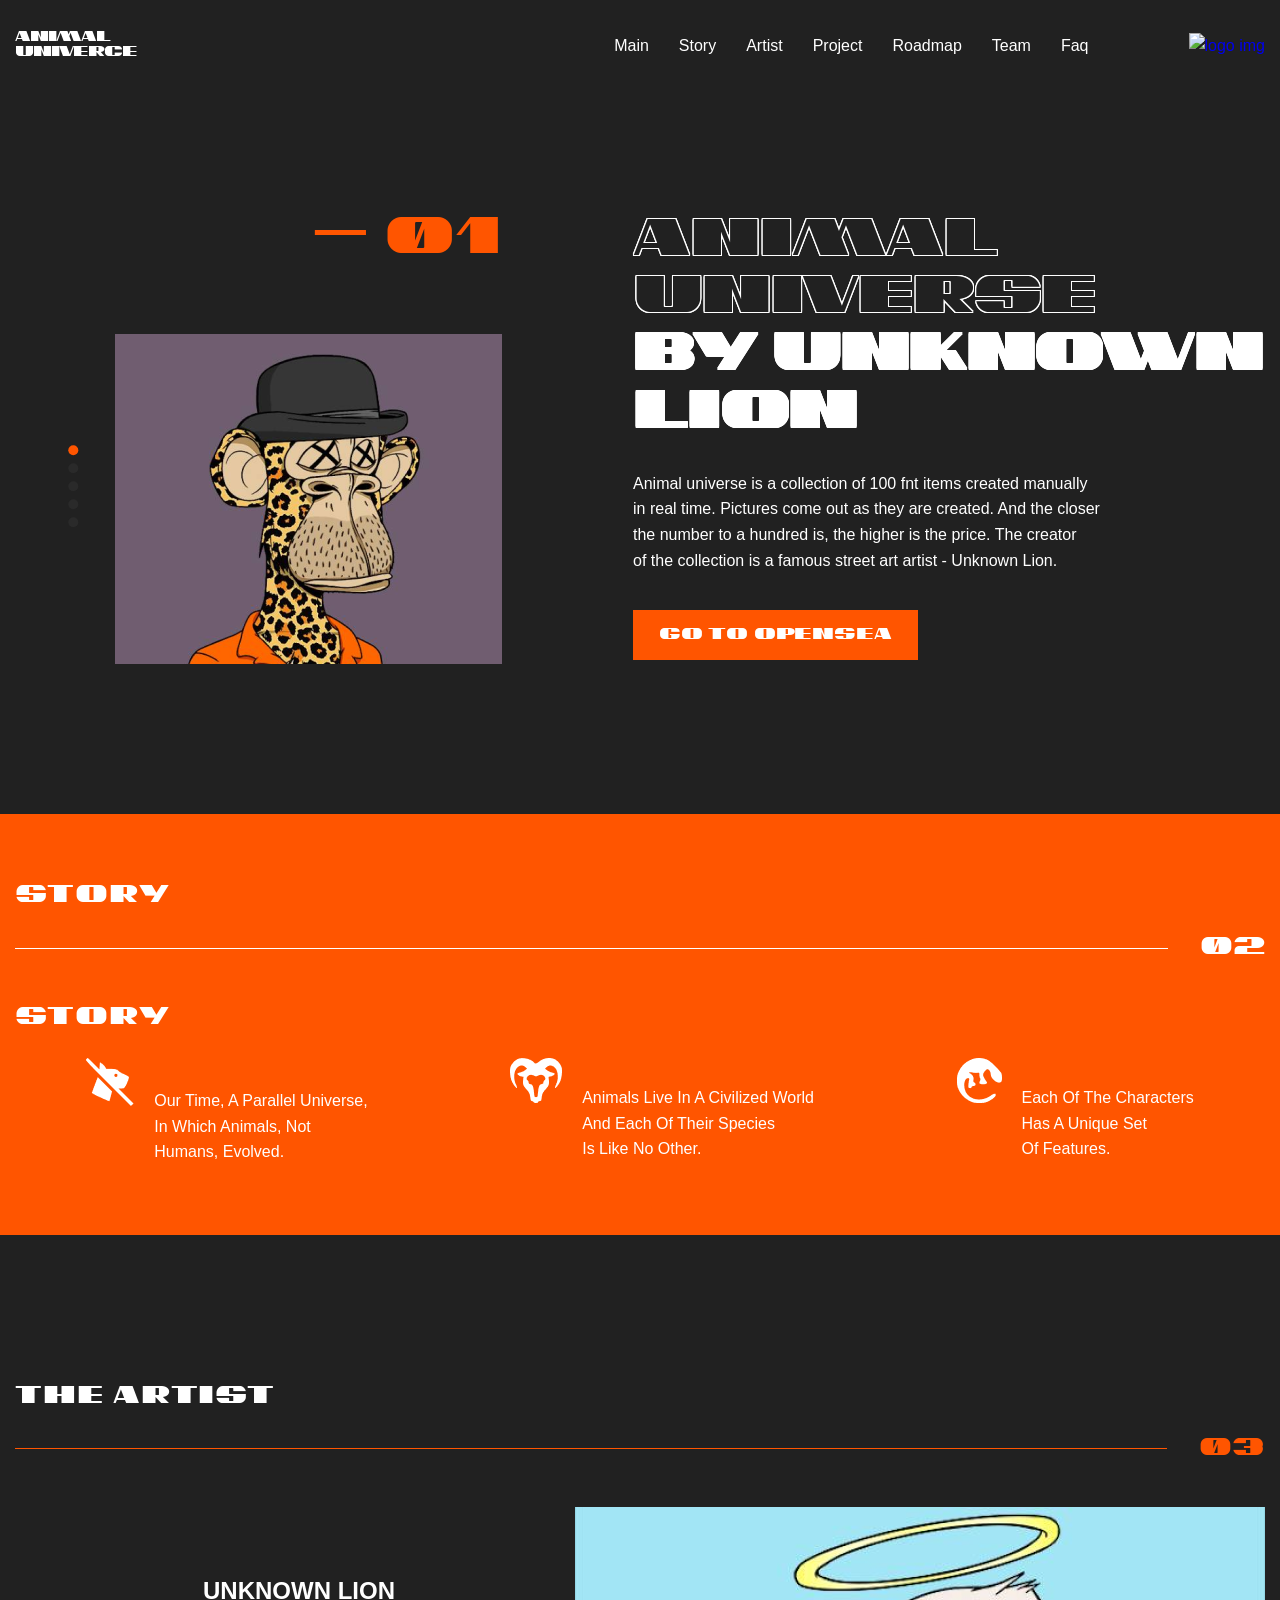
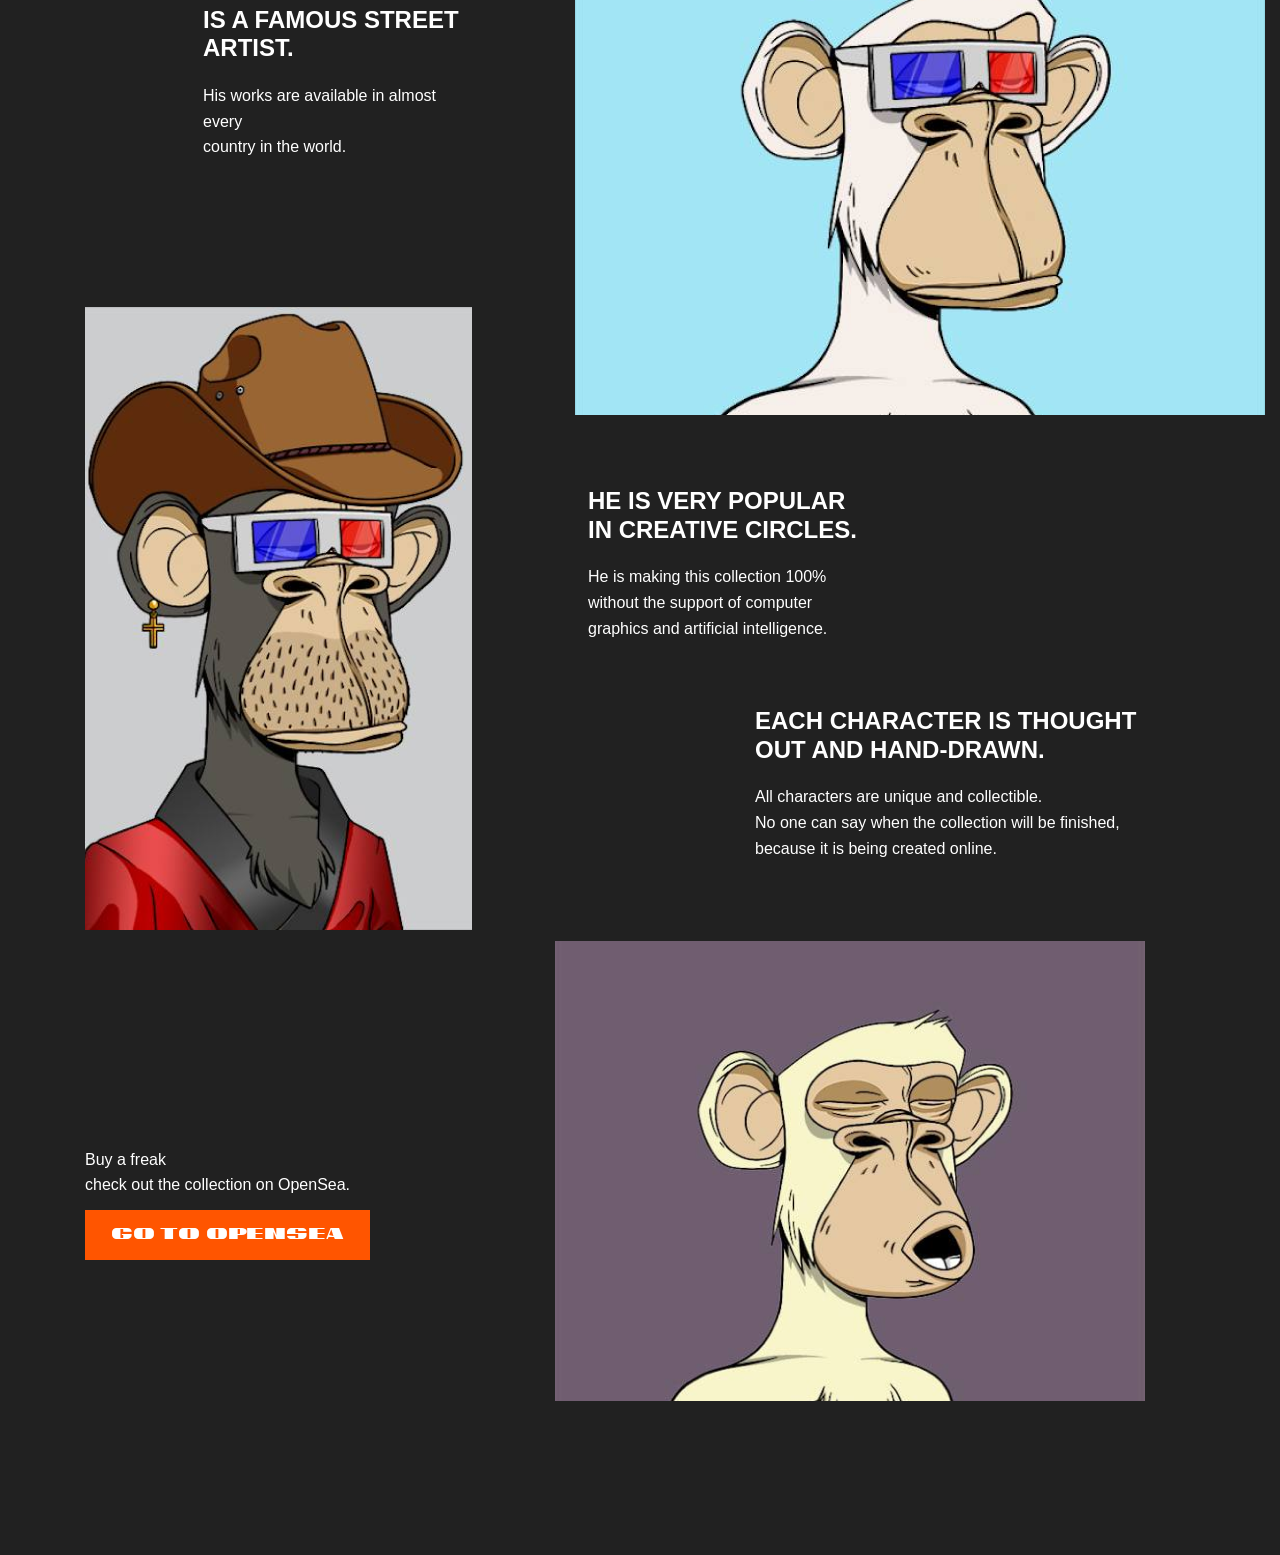
==== commit 1869c65b: "сделал адаптив header and story" ====
--- a/app/index.html
+++ b/app/index.html
@@ -62,13 +62,29 @@
                             <img class="menu__logo-img" src="images/header/logo.svg" alt="logo img">
                         </a>
                     </nav>
+                    <div class="burger">
+                        <button class="burger__btn">
+                            menu
+                            <div class="burger__img">
+                                <svg width="19" height="19" viewBox="0 0 19 19" fill="none"
+                                xmlns="http://www.w3.org/2000/svg">
+                                <circle cx="3.5" cy="3.5" r="3.5" fill="#FF5500" />
+                                <circle cx="15.5" cy="3.5" r="3.5" fill="#FF5500" />
+                                <circle cx="15.5" cy="15.5" r="3.5" fill="#FF5500" />
+                                <circle cx="3.5" cy="15.5" r="3.5" fill="#FF5500" />
+                            </svg>
+                            </div>
+                        </button>
+                    </div>
                 </div>
             </div>
 
         </div>
         <div class="container">
             <div id="main" class="header__content">
-
+                <h2 class="header__slider-title header__slider-toptitle">
+                    — 01
+                </h2>
                 <div class="header__slider">
                     <h2 class="header__slider-title">
                         — 01
@@ -94,6 +110,9 @@
                         <div class="swiper-pagination"></div>
                     </div>
                 </div>
+                <a class="header__info-link header__bottom-link" href="#">
+                    go to opensea
+                </a>
                 <div class="header__info">
                     <h1 class="header__title">
                         Animal <br> Universe
@@ -126,6 +145,9 @@
                     02
                 </div>
             </div>
+            <h3 class="story__title story__number-title">
+                story
+            </h3>
             <div class="story__items">
                 <div class="story__item">
                     <img class="story__img" src="images/story/1.png" alt="story img">
@@ -216,7 +238,7 @@
             </div>
         </div>
     </section>
-    <section id="project" class="project">
+    <!-- <section id="project" class="project">
         <div class="container">
             <h3 class="artist__title project__title">
                 the project
@@ -262,8 +284,8 @@
                 </div>
             </div>
         </div>
-    </section>
-    <section id="roadmap" class="roadmap">
+    </section> -->
+    <!-- <section id="roadmap" class="roadmap">
         <div class="container">
             <h3 class="artist__title roadmap__title">
                 the roadmap
@@ -329,8 +351,8 @@
                 </ul>
             </div>
         </div>
-    </section>
-    <section id="team" class="team">
+    </section> -->
+    <!-- <section id="team" class="team">
         <div class="container">
             <h3 class="artist__title team__title">
                 the team
@@ -392,8 +414,8 @@
                 </div>
             </div>
         </div>
-    </section>
-    <section id="faq" class="faq">
+    </section> -->
+    <!-- <section id="faq" class="faq">
         <div class="container">
             <h3 class="artist__title faq__title">
                 faq
@@ -489,8 +511,8 @@
                 </ul>
             </div>
         </div>
-    </section>
-    <footer class="footer">
+    </section> -->
+    <!-- <footer class="footer">
         <div class="container">
             <div class="footer__top">
                 <h2 class="footer__title">
@@ -585,7 +607,7 @@
             </div>
         </div>
 
-    </footer>
+    </footer> -->
     <script src="js/main.min.js"></script>
 </body>
 
--- a/app/css/style.min.css
+++ b/app/css/style.min.css
@@ -1 +1 @@
-@font-face{font-family:"Poppins-Regular",sans-serif;font-weight:400;font-style:normal;src:local("Poppins-Regular"),url("../fonts/Poppins-Regular.woff2") format("woff2");font-display:swap}@font-face{font-family:"Poppins-Black",sans-serif;font-weight:900;font-style:normal;src:local("Poppins-Black"),url("../fonts/Poppins-Black.woff2") format("woff2");font-display:swap}@font-face{font-family:"Poppins-Bold",sans-serif;font-weight:700;font-style:normal;src:local("Poppins-Bold"),url("../fonts/Poppins-Bold.woff2") format("woff2");font-display:swap}@font-face{font-family:"Poppins-SemiBold",sans-serif;font-weight:600;font-style:normal;src:local("Poppins-SemiBold"),url("../fonts/Poppins-SemiBold.woff2") format("woff2");font-display:swap}@font-face{font-family:"OTFGlusp-Bold";font-weight:700;font-style:normal;src:local("OTFGlusp-Bold"),url("../fonts/OTFGlusp-Bold.woff2") format("woff2");font-display:swap}@font-face{font-family:"TitilliumWeb-Regular",sans-serif;font-weight:400;font-style:normal;src:local("TitilliumWeb-Regular"),url("../fonts/TitilliumWeb-Regular.woff2") format("woff2");font-display:swap}@font-face{font-family:"TitilliumWeb-SemiBold",sans-serif;font-weight:600;font-style:normal;src:local("TitilliumWeb-SemiBold"),url("../fonts/TitilliumWeb-SemiBold.woff2") format("woff2");font-display:swap}html{-webkit-box-sizing:border-box;box-sizing:border-box}*,*::after,*::before{-webkit-box-sizing:inherit;box-sizing:inherit}ul[class],ol[class]{padding:0}body,h1,h2,h3,h4,h5,h6,p,ul[class],ol[class],li,figure,figcaption,blockquote,dl,dd{margin:0}ul[class]{list-style:none}img{max-width:100%;display:block}input,button,textarea,select{font:inherit}a{text-decoration:none}.team .name span,.roadmap .hov,.roadmap__item-span,body{font-family:"Poppins-Regular",sans-serif;font-weight:400}.faq__text-link,.project__content-title,.artist__content-title{font-family:"Poppins-Bold",sans-serif;font-weight:700}.footer__top-link,.footer__title,.team .name,.roadmap__item,.project__content-text::before,.artist .link-box__link,.artist__number-symbol,.artist__title,.story__number-symbol,.story__title,.header__info-link,.header__title,.header__slider-title,.header__logo-title{font-family:"OTFGlusp-Bold",sans-serif;font-weight:700}.team__left-text{font-family:"TitilliumWeb-Regular",sans-serif;font-weight:400}.team__left-title{font-family:"TitilliumWeb-SemiBold",sans-serif;font-weight:600}html,body{height:100%}body{color:#fff;font-size:16px;line-height:160%;display:-webkit-box;display:-ms-flexbox;display:flex;-webkit-box-orient:vertical;-webkit-box-direction:normal;-ms-flex-direction:column;flex-direction:column;background:#212121}.container{max-width:1430px;margin:0 auto;padding:0 15px}a{-ms-flex-negative:0;flex-shrink:0}@font-face{font-family:"swiper-icons";src:url("data:application/font-woff;charset=utf-8;base64, [base64]//wADZ2x5ZgAAAywAAADMAAAD2MHtryVoZWFkAAABbAAAADAAAAA2E2+eoWhoZWEAAAGcAAAAHwAAACQC9gDzaG10eAAAAigAAAAZAAAArgJkABFsb2NhAAAC0AAAAFoAAABaFQAUGG1heHAAAAG8AAAAHwAAACAAcABAbmFtZQAAA/gAAAE5AAACXvFdBwlwb3N0AAAFNAAAAGIAAACE5s74hXjaY2BkYGAAYpf5Hu/j+W2+MnAzMYDAzaX6QjD6/4//Bxj5GA8AuRwMYGkAPywL13jaY2BkYGA88P8Agx4j+/8fQDYfA1AEBWgDAIB2BOoAeNpjYGRgYNBh4GdgYgABEMnIABJzYNADCQAACWgAsQB42mNgYfzCOIGBlYGB0YcxjYGBwR1Kf2WQZGhhYGBiYGVmgAFGBiQQkOaawtDAoMBQxXjg/wEGPcYDDA4wNUA2CCgwsAAAO4EL6gAAeNpj2M0gyAACqxgGNWBkZ2D4/wMA+xkDdgAAAHjaY2BgYGaAYBkGRgYQiAHyGMF8FgYHIM3DwMHABGQrMOgyWDLEM1T9/w8UBfEMgLzE////P/5//f/V/xv+r4eaAAeMbAxwIUYmIMHEgKYAYjUcsDAwsLKxc3BycfPw8jEQA/[base64]/uznmfPFBNODM2K7MTQ45YEAZqGP81AmGGcF3iPqOop0r1SPTaTbVkfUe4HXj97wYE+yNwWYxwWu4v1ugWHgo3S1XdZEVqWM7ET0cfnLGxWfkgR42o2PvWrDMBSFj/IHLaF0zKjRgdiVMwScNRAoWUoH78Y2icB/yIY09An6AH2Bdu/UB+yxopYshQiEvnvu0dURgDt8QeC8PDw7Fpji3fEA4z/PEJ6YOB5hKh4dj3EvXhxPqH/SKUY3rJ7srZ4FZnh1PMAtPhwP6fl2PMJMPDgeQ4rY8YT6Gzao0eAEA409DuggmTnFnOcSCiEiLMgxCiTI6Cq5DZUd3Qmp10vO0LaLTd2cjN4fOumlc7lUYbSQcZFkutRG7g6JKZKy0RmdLY680CDnEJ+UMkpFFe1RN7nxdVpXrC4aTtnaurOnYercZg2YVmLN/d/gczfEimrE/fs/bOuq29Zmn8tloORaXgZgGa78yO9/cnXm2BpaGvq25Dv9S4E9+5SIc9PqupJKhYFSSl47+Qcr1mYNAAAAeNptw0cKwkAAAMDZJA8Q7OUJvkLsPfZ6zFVERPy8qHh2YER+3i/BP83vIBLLySsoKimrqKqpa2hp6+jq6RsYGhmbmJqZSy0sraxtbO3sHRydnEMU4uR6yx7JJXveP7WrDycAAAAAAAH//wACeNpjYGRgYOABYhkgZgJCZgZNBkYGLQZtIJsFLMYAAAw3ALgAeNolizEKgDAQBCchRbC2sFER0YD6qVQiBCv/H9ezGI6Z5XBAw8CBK/m5iQQVauVbXLnOrMZv2oLdKFa8Pjuru2hJzGabmOSLzNMzvutpB3N42mNgZGBg4GKQYzBhYMxJLMlj4GBgAYow/P/PAJJhLM6sSoWKfWCAAwDAjgbRAAB42mNgYGBkAIIbCZo5IPrmUn0hGA0AO8EFTQAA");font-weight:400;font-style:normal}:root{--swiper-theme-color: #007aff}.swiper{margin-left:auto;margin-right:auto;position:relative;overflow:hidden;list-style:none;padding:0;z-index:1}.swiper-vertical>.swiper-wrapper{-webkit-box-orient:vertical;-webkit-box-direction:normal;-ms-flex-direction:column;flex-direction:column}.swiper-wrapper{position:relative;width:100%;height:100%;z-index:1;display:-webkit-box;display:-ms-flexbox;display:flex;-webkit-transition-property:-webkit-transform;transition-property:-webkit-transform;-o-transition-property:transform;transition-property:transform;transition-property:transform, -webkit-transform;-webkit-box-sizing:content-box;box-sizing:content-box}.swiper-android .swiper-slide,.swiper-wrapper{-webkit-transform:translate3d(0px, 0, 0);transform:translate3d(0px, 0, 0)}.swiper-pointer-events{-ms-touch-action:pan-y;touch-action:pan-y}.swiper-pointer-events.swiper-vertical{-ms-touch-action:pan-x;touch-action:pan-x}.swiper-slide{-ms-flex-negative:0;flex-shrink:0;width:100%;height:100%;position:relative;-webkit-transition-property:-webkit-transform;transition-property:-webkit-transform;-o-transition-property:transform;transition-property:transform;transition-property:transform, -webkit-transform}.swiper-slide-invisible-blank{visibility:hidden}.swiper-autoheight,.swiper-autoheight .swiper-slide{height:auto}.swiper-autoheight .swiper-wrapper{-webkit-box-align:start;-ms-flex-align:start;align-items:flex-start;-webkit-transition-property:height,-webkit-transform;transition-property:height,-webkit-transform;-o-transition-property:transform,height;transition-property:transform,height;transition-property:transform,height,-webkit-transform}.swiper-backface-hidden .swiper-slide{-webkit-transform:translateZ(0);transform:translateZ(0);-webkit-backface-visibility:hidden;backface-visibility:hidden}.swiper-3d,.swiper-3d.swiper-css-mode .swiper-wrapper{-webkit-perspective:1200px;perspective:1200px}.swiper-3d .swiper-wrapper,.swiper-3d .swiper-slide,.swiper-3d .swiper-slide-shadow,.swiper-3d .swiper-slide-shadow-left,.swiper-3d .swiper-slide-shadow-right,.swiper-3d .swiper-slide-shadow-top,.swiper-3d .swiper-slide-shadow-bottom,.swiper-3d .swiper-cube-shadow{-webkit-transform-style:preserve-3d;transform-style:preserve-3d}.swiper-3d .swiper-slide-shadow,.swiper-3d .swiper-slide-shadow-left,.swiper-3d .swiper-slide-shadow-right,.swiper-3d .swiper-slide-shadow-top,.swiper-3d .swiper-slide-shadow-bottom{position:absolute;left:0;top:0;width:100%;height:100%;pointer-events:none;z-index:10}.swiper-3d .swiper-slide-shadow{background:rgba(0, 0, 0, 0.15)}.swiper-3d .swiper-slide-shadow-left{background-image:-webkit-gradient(linear, right top, left top, from(rgba(0, 0, 0, 0.5)), to(rgba(0, 0, 0, 0)));background-image:-o-linear-gradient(right, rgba(0, 0, 0, 0.5), rgba(0, 0, 0, 0));background-image:linear-gradient(to left, rgba(0, 0, 0, 0.5), rgba(0, 0, 0, 0))}.swiper-3d .swiper-slide-shadow-right{background-image:-webkit-gradient(linear, left top, right top, from(rgba(0, 0, 0, 0.5)), to(rgba(0, 0, 0, 0)));background-image:-o-linear-gradient(left, rgba(0, 0, 0, 0.5), rgba(0, 0, 0, 0));background-image:linear-gradient(to right, rgba(0, 0, 0, 0.5), rgba(0, 0, 0, 0))}.swiper-3d .swiper-slide-shadow-top{background-image:-webkit-gradient(linear, left bottom, left top, from(rgba(0, 0, 0, 0.5)), to(rgba(0, 0, 0, 0)));background-image:-o-linear-gradient(bottom, rgba(0, 0, 0, 0.5), rgba(0, 0, 0, 0));background-image:linear-gradient(to top, rgba(0, 0, 0, 0.5), rgba(0, 0, 0, 0))}.swiper-3d .swiper-slide-shadow-bottom{background-image:-webkit-gradient(linear, left top, left bottom, from(rgba(0, 0, 0, 0.5)), to(rgba(0, 0, 0, 0)));background-image:-o-linear-gradient(top, rgba(0, 0, 0, 0.5), rgba(0, 0, 0, 0));background-image:linear-gradient(to bottom, rgba(0, 0, 0, 0.5), rgba(0, 0, 0, 0))}.swiper-css-mode>.swiper-wrapper{overflow:auto;scrollbar-width:none;-ms-overflow-style:none}.swiper-css-mode>.swiper-wrapper::-webkit-scrollbar{display:none}.swiper-css-mode>.swiper-wrapper>.swiper-slide{scroll-snap-align:start start}.swiper-horizontal.swiper-css-mode>.swiper-wrapper{-ms-scroll-snap-type:x mandatory;scroll-snap-type:x mandatory}.swiper-vertical.swiper-css-mode>.swiper-wrapper{-ms-scroll-snap-type:y mandatory;scroll-snap-type:y mandatory}.swiper-centered>.swiper-wrapper::before{content:"";-ms-flex-negative:0;flex-shrink:0;-webkit-box-ordinal-group:10000;-ms-flex-order:9999;order:9999}.swiper-centered.swiper-horizontal>.swiper-wrapper>.swiper-slide:first-child{-webkit-margin-start:var(--swiper-centered-offset-before);margin-inline-start:var(--swiper-centered-offset-before)}.swiper-centered.swiper-horizontal>.swiper-wrapper::before{height:100%;min-height:1px;width:var(--swiper-centered-offset-after)}.swiper-centered.swiper-vertical>.swiper-wrapper>.swiper-slide:first-child{-webkit-margin-before:var(--swiper-centered-offset-before);margin-block-start:var(--swiper-centered-offset-before)}.swiper-centered.swiper-vertical>.swiper-wrapper::before{width:100%;min-width:1px;height:var(--swiper-centered-offset-after)}.swiper-centered>.swiper-wrapper>.swiper-slide{scroll-snap-align:center center}.swiper-virtual .swiper-slide{-webkit-backface-visibility:hidden;-webkit-transform:translateZ(0);transform:translateZ(0)}.swiper-virtual.swiper-css-mode .swiper-wrapper::after{content:"";position:absolute;left:0;top:0;pointer-events:none}.swiper-virtual.swiper-css-mode.swiper-horizontal .swiper-wrapper::after{height:1px;width:var(--swiper-virtual-size)}.swiper-virtual.swiper-css-mode.swiper-vertical .swiper-wrapper::after{width:1px;height:var(--swiper-virtual-size)}:root{--swiper-navigation-size: 44px}.swiper-button-prev,.swiper-button-next{position:absolute;top:50%;width:calc(var(--swiper-navigation-size)/44*27);height:var(--swiper-navigation-size);margin-top:calc(0px - var(--swiper-navigation-size)/2);z-index:10;cursor:pointer;display:-webkit-box;display:-ms-flexbox;display:flex;-webkit-box-align:center;-ms-flex-align:center;align-items:center;-webkit-box-pack:center;-ms-flex-pack:center;justify-content:center;color:var(--swiper-navigation-color, var(--swiper-theme-color))}.swiper-button-prev.swiper-button-disabled,.swiper-button-next.swiper-button-disabled{opacity:.35;cursor:auto;pointer-events:none}.swiper-button-prev.swiper-button-hidden,.swiper-button-next.swiper-button-hidden{opacity:0;cursor:auto;pointer-events:none}.swiper-navigation-disabled .swiper-button-prev,.swiper-navigation-disabled .swiper-button-next{display:none !important}.swiper-button-prev:after,.swiper-button-next:after{font-family:swiper-icons;font-size:var(--swiper-navigation-size);text-transform:none !important;letter-spacing:0;font-variant:initial;line-height:1}.swiper-button-prev,.swiper-rtl .swiper-button-next{left:10px;right:auto}.swiper-button-prev:after,.swiper-rtl .swiper-button-next:after{content:"prev"}.swiper-button-next,.swiper-rtl .swiper-button-prev{right:10px;left:auto}.swiper-button-next:after,.swiper-rtl .swiper-button-prev:after{content:"next"}.swiper-button-lock{display:none}.swiper-pagination{position:absolute;text-align:center;-webkit-transition:300ms opacity;-o-transition:300ms opacity;transition:300ms opacity;-webkit-transform:translate3d(0, 0, 0);transform:translate3d(0, 0, 0);z-index:10}.swiper-pagination.swiper-pagination-hidden{opacity:0}.swiper-pagination-disabled>.swiper-pagination,.swiper-pagination.swiper-pagination-disabled{display:none !important}.swiper-pagination-fraction,.swiper-pagination-custom,.swiper-horizontal>.swiper-pagination-bullets,.swiper-pagination-bullets.swiper-pagination-horizontal{bottom:10px;left:0;width:100%}.swiper-pagination-bullets-dynamic{overflow:hidden;font-size:0}.swiper-pagination-bullets-dynamic .swiper-pagination-bullet{-webkit-transform:scale(0.33);-ms-transform:scale(0.33);transform:scale(0.33);position:relative}.swiper-pagination-bullets-dynamic .swiper-pagination-bullet-active{-webkit-transform:scale(1);-ms-transform:scale(1);transform:scale(1)}.swiper-pagination-bullets-dynamic .swiper-pagination-bullet-active-main{-webkit-transform:scale(1);-ms-transform:scale(1);transform:scale(1)}.swiper-pagination-bullets-dynamic .swiper-pagination-bullet-active-prev{-webkit-transform:scale(0.66);-ms-transform:scale(0.66);transform:scale(0.66)}.swiper-pagination-bullets-dynamic .swiper-pagination-bullet-active-prev-prev{-webkit-transform:scale(0.33);-ms-transform:scale(0.33);transform:scale(0.33)}.swiper-pagination-bullets-dynamic .swiper-pagination-bullet-active-next{-webkit-transform:scale(0.66);-ms-transform:scale(0.66);transform:scale(0.66)}.swiper-pagination-bullets-dynamic .swiper-pagination-bullet-active-next-next{-webkit-transform:scale(0.33);-ms-transform:scale(0.33);transform:scale(0.33)}.swiper-pagination-bullet{width:var(--swiper-pagination-bullet-width, var(--swiper-pagination-bullet-size, 8px));height:var(--swiper-pagination-bullet-height, var(--swiper-pagination-bullet-size, 8px));display:inline-block;border-radius:50%;background:var(--swiper-pagination-bullet-inactive-color, #000);opacity:var(--swiper-pagination-bullet-inactive-opacity, 0.2)}button.swiper-pagination-bullet{border:none;margin:0;padding:0;-webkit-box-shadow:none;box-shadow:none;-webkit-appearance:none;-moz-appearance:none;appearance:none}.swiper-pagination-clickable .swiper-pagination-bullet{cursor:pointer}.swiper-pagination-bullet:only-child{display:none !important}.swiper-pagination-bullet-active{opacity:var(--swiper-pagination-bullet-opacity, 1);background:var(--swiper-pagination-color, var(--swiper-theme-color))}.swiper-vertical>.swiper-pagination-bullets,.swiper-pagination-vertical.swiper-pagination-bullets{right:10px;top:50%;-webkit-transform:translate3d(0px, -50%, 0);transform:translate3d(0px, -50%, 0)}.swiper-vertical>.swiper-pagination-bullets .swiper-pagination-bullet,.swiper-pagination-vertical.swiper-pagination-bullets .swiper-pagination-bullet{margin:var(--swiper-pagination-bullet-vertical-gap, 6px) 0;display:block}.swiper-vertical>.swiper-pagination-bullets.swiper-pagination-bullets-dynamic,.swiper-pagination-vertical.swiper-pagination-bullets.swiper-pagination-bullets-dynamic{top:50%;-webkit-transform:translateY(-50%);-ms-transform:translateY(-50%);transform:translateY(-50%);width:8px}.swiper-vertical>.swiper-pagination-bullets.swiper-pagination-bullets-dynamic .swiper-pagination-bullet,.swiper-pagination-vertical.swiper-pagination-bullets.swiper-pagination-bullets-dynamic .swiper-pagination-bullet{display:inline-block;-webkit-transition:200ms top,200ms -webkit-transform;transition:200ms top,200ms -webkit-transform;-o-transition:200ms transform,200ms top;transition:200ms transform,200ms top;transition:200ms transform,200ms top,200ms -webkit-transform}.swiper-horizontal>.swiper-pagination-bullets .swiper-pagination-bullet,.swiper-pagination-horizontal.swiper-pagination-bullets .swiper-pagination-bullet{margin:0 var(--swiper-pagination-bullet-horizontal-gap, 4px)}.swiper-horizontal>.swiper-pagination-bullets.swiper-pagination-bullets-dynamic,.swiper-pagination-horizontal.swiper-pagination-bullets.swiper-pagination-bullets-dynamic{left:50%;-webkit-transform:translateX(-50%);-ms-transform:translateX(-50%);transform:translateX(-50%);white-space:nowrap}.swiper-horizontal>.swiper-pagination-bullets.swiper-pagination-bullets-dynamic .swiper-pagination-bullet,.swiper-pagination-horizontal.swiper-pagination-bullets.swiper-pagination-bullets-dynamic .swiper-pagination-bullet{-webkit-transition:200ms left,200ms -webkit-transform;transition:200ms left,200ms -webkit-transform;-o-transition:200ms transform,200ms left;transition:200ms transform,200ms left;transition:200ms transform,200ms left,200ms -webkit-transform}.swiper-horizontal.swiper-rtl>.swiper-pagination-bullets-dynamic .swiper-pagination-bullet{-webkit-transition:200ms right,200ms -webkit-transform;transition:200ms right,200ms -webkit-transform;-o-transition:200ms transform,200ms right;transition:200ms transform,200ms right;transition:200ms transform,200ms right,200ms -webkit-transform}.swiper-pagination-progressbar{background:rgba(0, 0, 0, 0.25);position:absolute}.swiper-pagination-progressbar .swiper-pagination-progressbar-fill{background:var(--swiper-pagination-color, var(--swiper-theme-color));position:absolute;left:0;top:0;width:100%;height:100%;-webkit-transform:scale(0);-ms-transform:scale(0);transform:scale(0);-webkit-transform-origin:left top;-ms-transform-origin:left top;transform-origin:left top}.swiper-rtl .swiper-pagination-progressbar .swiper-pagination-progressbar-fill{-webkit-transform-origin:right top;-ms-transform-origin:right top;transform-origin:right top}.swiper-horizontal>.swiper-pagination-progressbar,.swiper-pagination-progressbar.swiper-pagination-horizontal,.swiper-vertical>.swiper-pagination-progressbar.swiper-pagination-progressbar-opposite,.swiper-pagination-progressbar.swiper-pagination-vertical.swiper-pagination-progressbar-opposite{width:100%;height:4px;left:0;top:0}.swiper-vertical>.swiper-pagination-progressbar,.swiper-pagination-progressbar.swiper-pagination-vertical,.swiper-horizontal>.swiper-pagination-progressbar.swiper-pagination-progressbar-opposite,.swiper-pagination-progressbar.swiper-pagination-horizontal.swiper-pagination-progressbar-opposite{width:4px;height:100%;left:0;top:0}.swiper-pagination-lock{display:none}.swiper-scrollbar{border-radius:10px;position:relative;-ms-touch-action:none;background:rgba(0, 0, 0, 0.1)}.swiper-scrollbar-disabled>.swiper-scrollbar,.swiper-scrollbar.swiper-scrollbar-disabled{display:none !important}.swiper-horizontal>.swiper-scrollbar,.swiper-scrollbar.swiper-scrollbar-horizontal{position:absolute;left:1%;bottom:3px;z-index:50;height:5px;width:98%}.swiper-vertical>.swiper-scrollbar,.swiper-scrollbar.swiper-scrollbar-vertical{position:absolute;right:3px;top:1%;z-index:50;width:5px;height:98%}.swiper-scrollbar-drag{height:100%;width:100%;position:relative;background:rgba(0, 0, 0, 0.5);border-radius:10px;left:0;top:0}.swiper-scrollbar-cursor-drag{cursor:move}.swiper-scrollbar-lock{display:none}.swiper-zoom-container{width:100%;height:100%;display:-webkit-box;display:-ms-flexbox;display:flex;-webkit-box-pack:center;-ms-flex-pack:center;justify-content:center;-webkit-box-align:center;-ms-flex-align:center;align-items:center;text-align:center}.swiper-zoom-container>img,.swiper-zoom-container>svg,.swiper-zoom-container>canvas{max-width:100%;max-height:100%;-o-object-fit:contain;object-fit:contain}.swiper-slide-zoomed{cursor:move}.swiper-lazy-preloader{width:42px;height:42px;position:absolute;left:50%;top:50%;margin-left:-21px;margin-top:-21px;z-index:10;-webkit-transform-origin:50%;-ms-transform-origin:50%;transform-origin:50%;-webkit-box-sizing:border-box;box-sizing:border-box;border:4px solid var(--swiper-preloader-color, var(--swiper-theme-color));border-radius:50%;border-top-color:transparent}.swiper:not(.swiper-watch-progress) .swiper-lazy-preloader,.swiper-watch-progress .swiper-slide-visible .swiper-lazy-preloader{-webkit-animation:swiper-preloader-spin 1s infinite linear;animation:swiper-preloader-spin 1s infinite linear}.swiper-lazy-preloader-white{--swiper-preloader-color: #fff}.swiper-lazy-preloader-black{--swiper-preloader-color: #000}@-webkit-keyframes swiper-preloader-spin{0%{-webkit-transform:rotate(0deg);transform:rotate(0deg)}100%{-webkit-transform:rotate(360deg);transform:rotate(360deg)}}@keyframes swiper-preloader-spin{0%{-webkit-transform:rotate(0deg);transform:rotate(0deg)}100%{-webkit-transform:rotate(360deg);transform:rotate(360deg)}}.swiper .swiper-notification{position:absolute;left:0;top:0;pointer-events:none;opacity:0;z-index:-1000}.swiper-free-mode>.swiper-wrapper{-webkit-transition-timing-function:ease-out;-o-transition-timing-function:ease-out;transition-timing-function:ease-out;margin:0 auto}.swiper-grid>.swiper-wrapper{-ms-flex-wrap:wrap;flex-wrap:wrap}.swiper-grid-column>.swiper-wrapper{-ms-flex-wrap:wrap;flex-wrap:wrap;-webkit-box-orient:vertical;-webkit-box-direction:normal;-ms-flex-direction:column;flex-direction:column}.swiper-fade.swiper-free-mode .swiper-slide{-webkit-transition-timing-function:ease-out;-o-transition-timing-function:ease-out;transition-timing-function:ease-out}.swiper-fade .swiper-slide{pointer-events:none;-webkit-transition-property:opacity;-o-transition-property:opacity;transition-property:opacity}.swiper-fade .swiper-slide .swiper-slide{pointer-events:none}.swiper-fade .swiper-slide-active,.swiper-fade .swiper-slide-active .swiper-slide-active{pointer-events:auto}.swiper-cube{overflow:visible}.swiper-cube .swiper-slide{pointer-events:none;-webkit-backface-visibility:hidden;backface-visibility:hidden;z-index:1;visibility:hidden;-webkit-transform-origin:0 0;-ms-transform-origin:0 0;transform-origin:0 0;width:100%;height:100%}.swiper-cube .swiper-slide .swiper-slide{pointer-events:none}.swiper-cube.swiper-rtl .swiper-slide{-webkit-transform-origin:100% 0;-ms-transform-origin:100% 0;transform-origin:100% 0}.swiper-cube .swiper-slide-active,.swiper-cube .swiper-slide-active .swiper-slide-active{pointer-events:auto}.swiper-cube .swiper-slide-active,.swiper-cube .swiper-slide-next,.swiper-cube .swiper-slide-prev,.swiper-cube .swiper-slide-next+.swiper-slide{pointer-events:auto;visibility:visible}.swiper-cube .swiper-slide-shadow-top,.swiper-cube .swiper-slide-shadow-bottom,.swiper-cube .swiper-slide-shadow-left,.swiper-cube .swiper-slide-shadow-right{z-index:0;-webkit-backface-visibility:hidden;backface-visibility:hidden}.swiper-cube .swiper-cube-shadow{position:absolute;left:0;bottom:0px;width:100%;height:100%;opacity:.6;z-index:0}.swiper-cube .swiper-cube-shadow:before{content:"";background:#000;position:absolute;left:0;top:0;bottom:0;right:0;-webkit-filter:blur(50px);filter:blur(50px)}.swiper-flip{overflow:visible}.swiper-flip .swiper-slide{pointer-events:none;-webkit-backface-visibility:hidden;backface-visibility:hidden;z-index:1}.swiper-flip .swiper-slide .swiper-slide{pointer-events:none}.swiper-flip .swiper-slide-active,.swiper-flip .swiper-slide-active .swiper-slide-active{pointer-events:auto}.swiper-flip .swiper-slide-shadow-top,.swiper-flip .swiper-slide-shadow-bottom,.swiper-flip .swiper-slide-shadow-left,.swiper-flip .swiper-slide-shadow-right{z-index:0;-webkit-backface-visibility:hidden;backface-visibility:hidden}.swiper-creative .swiper-slide{-webkit-backface-visibility:hidden;backface-visibility:hidden;overflow:hidden;-webkit-transition-property:opacity,height,-webkit-transform;transition-property:opacity,height,-webkit-transform;-o-transition-property:transform,opacity,height;transition-property:transform,opacity,height;transition-property:transform,opacity,height,-webkit-transform}.swiper-cards{overflow:visible}.swiper-cards .swiper-slide{-webkit-transform-origin:center bottom;-ms-transform-origin:center bottom;transform-origin:center bottom;-webkit-backface-visibility:hidden;backface-visibility:hidden;overflow:hidden}.header{padding:30px 0 170px}.header .header-top{position:fixed;top:0;left:0;right:0;z-index:999}.header__top{display:-webkit-box;display:-ms-flexbox;display:flex;-webkit-box-pack:justify;-ms-flex-pack:justify;justify-content:space-between;-webkit-box-align:center;-ms-flex-align:center;align-items:center}.header__logo-title{font-size:14px;line-height:110%;color:#fff;text-transform:uppercase}.header .menu{display:-webkit-box;display:-ms-flexbox;display:flex;gap:166px;-webkit-box-align:center;-ms-flex-align:center;align-items:center}.header .menu__list{display:-webkit-box;display:-ms-flexbox;display:flex;gap:44px;-webkit-box-align:center;-ms-flex-align:center;align-items:center}.header .menu__link{color:#fff;text-transform:capitalize;line-height:100%;-webkit-transition:all .4s;-o-transition:all .4s;transition:all .4s}.header .menu__link:hover,.header .menu__link:focus{text-decoration:underline;color:#f50}.header__content{display:-webkit-box;display:-ms-flexbox;display:flex;-webkit-box-pack:justify;-ms-flex-pack:justify;justify-content:space-between;padding-top:168px}.header__slider-title{font-size:72px;line-height:100%;color:#f50;margin-bottom:74px;text-align:right}.header .slider{width:437px;height:340px;margin-left:50px;padding-left:50px}.header .slider__photo{min-width:387px;min-height:340px;height:auto}.header__info{max-width:794px}.header__title{font-size:64px;line-height:110%;text-transform:uppercase;color:#212121;text-shadow:0 -1px 0 #fff,0 -1px 0 #fff,0 1px 0 #fff,0 1px 0 #fff,-1px 0 0 #fff,1px 0 0 #fff,-1px 0 0 #fff,1px 0 0 #fff,-1px -1px 0 #fff,1px -1px 0 #fff,-1px 1px 0 #fff,1px 1px 0 #fff,-1px -1px 0 #fff,1px -1px 0 #fff,-1px 1px 0 #fff,1px 1px 0 #fff;margin-bottom:24px}.header__title span{display:block;color:#fff;white-space:nowrap}.header__text{max-width:552px;margin-bottom:38px;display:block}.header__info-link{padding:17px 26px;color:#fff;text-transform:uppercase;line-height:100%;letter-spacing:.05em;background:#f50}.header .swiper-horizontal>.swiper-pagination-bullets,.header .swiper-pagination-bullets.swiper-pagination-horizontal{bottom:50%;left:-210px;width:100%;-webkit-transform:rotate(90deg);-ms-transform:rotate(90deg);transform:rotate(90deg)}.header .swiper-pagination-bullet{width:10px;height:10px;background-color:#4e4e4e;border-radius:50%}.header .swiper-pagination-bullet-active{background-color:#f50}.story{background:#f50;padding:100px 0 76px}.story__title{font-size:24px;line-height:100%;letter-spacing:.08em;text-transform:lowercase;color:#fff;margin-bottom:28px}.story__number{display:-webkit-box;display:-ms-flexbox;display:flex;gap:32px;-webkit-box-align:center;-ms-flex-align:center;align-items:center;margin-bottom:46px}.story__number-line{width:100%;height:1px;background:#fff}.story__number-symbol{font-size:24px;line-height:100%;color:#fff}.story__items{display:-webkit-box;display:-ms-flexbox;display:flex;-ms-flex-pack:distribute;justify-content:space-around;padding:0 88px 0 154px}.story__item{display:-webkit-box;display:-ms-flexbox;display:flex;gap:20px;-webkit-box-align:baseline;-ms-flex-align:baseline;align-items:baseline}.story__text{text-transform:capitalize}.artist{padding-top:150px;padding-bottom:1140px}.artist__title{font-size:24px;line-height:100%;letter-spacing:.08em;text-transform:uppercase;color:#fff;margin-bottom:28px}.artist__number{display:-webkit-box;display:-ms-flexbox;display:flex;gap:32px;-webkit-box-align:center;-ms-flex-align:center;align-items:center;margin-bottom:46px}.artist__number-line{width:100%;height:1px;background:#f50}.artist__number-symbol{font-size:24px;line-height:100%;color:#f50}.artist__content-title{font-size:24px;line-height:120%;text-transform:uppercase;margin-bottom:20px}.artist__content{position:relative}.artist__content-title{margin-top:70px}.artist__content-top{display:-webkit-box;display:-ms-flexbox;display:flex;gap:116px;padding-left:188px}.artist__content-center{display:-webkit-box;display:-ms-flexbox;display:flex;gap:116px;padding-left:70px;position:absolute;top:400px}.artist .center-wrap{margin-top:180px}.artist .center-title{margin-top:0}.artist__content-bottom{position:absolute;top:730px;right:120px}.artist .bottom-wrap{margin-bottom:80px;margin-left:200px}.artist .link-box{position:absolute;top:1240px;left:70px}.artist .link-box__text{margin-bottom:23px}.artist .link-box__link{padding:17px 26px;color:#fff;text-transform:uppercase;line-height:100%;letter-spacing:.05em;background:#f50}.project{padding-bottom:150px}.project__title{text-align:center;margin-bottom:50px}.project .artist__number{margin-bottom:50px}.project__wrapper{display:-webkit-box;display:-ms-flexbox;display:flex;gap:258px}.project__content{max-width:700px}.project__descr{margin-left:88px}.project__descr span{color:#f50;display:block}.project__content-title{font-size:24px;line-height:120%;text-transform:uppercase;margin-bottom:34px}.project__content-text{padding-left:95px;position:relative;margin-bottom:34px}.project__content-text::before{position:absolute;content:"“";width:60px;height:60px;font-size:96px;text-transform:uppercase;top:30px;left:10px}.project .descr-box{display:-webkit-box;display:-ms-flexbox;display:flex;gap:42px}.project .descr-box span{color:#f50}.roadmap{padding-bottom:150px}.roadmap__title{text-align:center}.roadmap__wrapper{display:-webkit-box;display:-ms-flexbox;display:flex;gap:220px}.roadmap__descr{margin-left:88px;max-width:203px}.roadmap__descr span{color:#f50}.roadmap__item{font-size:36px;text-transform:uppercase;color:#f50;margin-right:30px;padding:20px 30px}.roadmap__item-hov{padding:20px 30px;color:#000;background-color:#f50;margin-left:-80px}.roadmap__item-hov span{color:#000}.roadmap__item-span{font-size:16px;color:#fff;text-transform:none}.roadmap .hov{font-size:16px;text-transform:none;color:#000}.team{padding-bottom:206px}.team__number{margin-bottom:50px}.team__title{text-align:center}.team__wrapper{display:-webkit-box;display:-ms-flexbox;display:flex;-ms-flex-wrap:nowrap;flex-wrap:nowrap;gap:226px;position:relative}.team__left{margin-left:88px;max-width:285px;padding-bottom:200px}.team__left-title{font-size:24px;line-height:120%;text-transform:uppercase;margin-bottom:20px;padding-top:24px}.team__left-text{font-size:14px;line-height:160%;margin-bottom:20px}.team__img{margin-bottom:14px;-o-object-fit:contain;object-fit:contain}.team .name{font-size:24px;line-height:160%;color:#f50}.team .name span{display:block;color:#fff;font-size:16px;line-height:160%;text-transform:lowercase}.team .right-name{margin-left:296px}.team__right{display:-webkit-box;display:-ms-flexbox;display:flex;gap:20px;-webkit-box-align:center;-ms-flex-align:center;align-items:center;margin:0}.team .before-box{position:absolute;bottom:-58px;left:394px}.faq{padding-bottom:150px}.faq__title{text-align:center;margin-right:88px}.faq__inner{max-width:996px;margin:0 auto}.faq__item{display:-webkit-box;display:-ms-flexbox;display:flex;-webkit-box-orient:vertical;-webkit-box-direction:normal;-ms-flex-direction:column;flex-direction:column;padding:18px 0;border-top:1px solid #4e4e4e}.faq__item:nth-child(5){border-bottom:1px solid #4e4e4e}.faq .item-wrap{display:-webkit-box;display:-ms-flexbox;display:flex;-webkit-box-align:center;-ms-flex-align:center;align-items:center;gap:390px}.faq__item-number{line-height:100%;letter-spacing:.08em}.faq__link-box{display:-webkit-box;display:-ms-flexbox;display:flex;width:584px;-webkit-box-pack:justify;-ms-flex-pack:justify;justify-content:space-between}.faq__text-link{color:#fff;font-size:16px;line-height:100%;letter-spacing:.08em}.faq__answer{display:none;margin-top:18px;max-width:390px;margin-left:410px;-webkit-transition:all .4s;-o-transition:all .4s;transition:all .4s}.faq .faq__answer--active{display:block;-webkit-transition:all .4s;-o-transition:all .4s;transition:all .4s}.faq .img--active{-webkit-transform:rotate(180deg);-ms-transform:rotate(180deg);transform:rotate(180deg);-webkit-transition:all .4s;-o-transition:all .4s;transition:all .4s}.footer{padding-bottom:30px}.footer__top{margin-bottom:146px;-webkit-box-align:center;-ms-flex-align:center;align-items:center;display:-webkit-box;display:-ms-flexbox;display:flex;-webkit-box-orient:vertical;-webkit-box-direction:normal;-ms-flex-direction:column;flex-direction:column;gap:22px;text-align:center}.footer__title{font-size:64px;line-height:160%;text-transform:uppercase}.footer__title span{text-transform:uppercase;color:#212121;text-shadow:0 -1px 0 #fff,0 -1px 0 #fff,0 1px 0 #fff,0 1px 0 #fff,-1px 0 0 #fff,1px 0 0 #fff,-1px 0 0 #fff,1px 0 0 #fff,-1px -1px 0 #fff,1px -1px 0 #fff,-1px 1px 0 #fff,1px 1px 0 #fff,-1px -1px 0 #fff,1px -1px 0 #fff,-1px 1px 0 #fff,1px 1px 0 #fff}.footer__top-linkbox{display:-webkit-box;display:-ms-flexbox;display:flex;gap:66px;margin-right:150px}.footer__top-link{background:#f50;border-radius:50%;width:200px;height:200px;font-size:24px;line-height:120%;text-transform:uppercase;color:#fff;text-align:center;white-space:nowrap;display:-webkit-box;display:-ms-flexbox;display:flex;-webkit-box-align:center;-ms-flex-align:center;align-items:center;-webkit-box-pack:center;-ms-flex-pack:center;justify-content:center;position:relative}.footer__center{display:-webkit-box;display:-ms-flexbox;display:flex;-webkit-box-pack:justify;-ms-flex-pack:justify;justify-content:space-between;-webkit-box-align:center;-ms-flex-align:center;align-items:center;padding-bottom:10px;margin-bottom:24px;border-bottom:1px solid #4e4e4e}.footer__linkbox{display:-webkit-box;display:-ms-flexbox;display:flex;gap:213px;border-bottom:2px solid #f50;padding-bottom:16px;margin-bottom:-19px}.footer__linkbox-link{line-height:100%;text-transform:capitalize;color:#fff}.footer .e-mail{color:#606060}.footer .social{display:-webkit-box;display:-ms-flexbox;display:flex;gap:16px}.footer__bottom{display:-webkit-box;display:-ms-flexbox;display:flex;-webkit-box-pack:justify;-ms-flex-pack:justify;justify-content:space-between;-webkit-box-align:center;-ms-flex-align:center;align-items:center}.footer__copy{font-size:12px;line-height:100%;color:#606060;text-transform:capitalize}.footer .menu__list{display:-webkit-box;display:-ms-flexbox;display:flex;gap:44px;-webkit-box-align:center;-ms-flex-align:center;align-items:center}.footer .menu__link{color:#fff;text-transform:capitalize;line-height:100%;-webkit-transition:all .4s;-o-transition:all .4s;transition:all .4s}.footer .menu__link:hover,.footer .menu__link:focus{text-decoration:underline;color:#f50}+@font-face{font-family:"Poppins-Regular",sans-serif;font-weight:400;font-style:normal;src:local("Poppins-Regular"),url("../fonts/Poppins-Regular.woff2") format("woff2");font-display:swap}@font-face{font-family:"Poppins-Black",sans-serif;font-weight:900;font-style:normal;src:local("Poppins-Black"),url("../fonts/Poppins-Black.woff2") format("woff2");font-display:swap}@font-face{font-family:"Poppins-Bold",sans-serif;font-weight:700;font-style:normal;src:local("Poppins-Bold"),url("../fonts/Poppins-Bold.woff2") format("woff2");font-display:swap}@font-face{font-family:"Poppins-SemiBold",sans-serif;font-weight:600;font-style:normal;src:local("Poppins-SemiBold"),url("../fonts/Poppins-SemiBold.woff2") format("woff2");font-display:swap}@font-face{font-family:"OTFGlusp-Bold";font-weight:700;font-style:normal;src:local("OTFGlusp-Bold"),url("../fonts/OTFGlusp-Bold.woff2") format("woff2");font-display:swap}@font-face{font-family:"TitilliumWeb-Regular",sans-serif;font-weight:400;font-style:normal;src:local("TitilliumWeb-Regular"),url("../fonts/TitilliumWeb-Regular.woff2") format("woff2");font-display:swap}@font-face{font-family:"TitilliumWeb-SemiBold",sans-serif;font-weight:600;font-style:normal;src:local("TitilliumWeb-SemiBold"),url("../fonts/TitilliumWeb-SemiBold.woff2") format("woff2");font-display:swap}html{-webkit-box-sizing:border-box;box-sizing:border-box}*,*::after,*::before{-webkit-box-sizing:inherit;box-sizing:inherit}ul[class],ol[class]{padding:0}body,h1,h2,h3,h4,h5,h6,p,ul[class],ol[class],li,figure,figcaption,blockquote,dl,dd{margin:0}ul[class]{list-style:none}img{max-width:100%;display:block}input,button,textarea,select{font:inherit}a{text-decoration:none}.team .name span,.roadmap .hov,.roadmap__item-span,body{font-family:"Poppins-Regular",sans-serif;font-weight:400}.faq__text-link,.project__content-title,.artist__content-title{font-family:"Poppins-Bold",sans-serif;font-weight:700}.footer__top-link,.footer__title,.team .name,.roadmap__item,.project__content-text::before,.artist .link-box__link,.artist__number-symbol,.artist__title,.story__number-symbol,.story__title,.header__info-link,.header__title,.header__slider-title,.header__logo-title{font-family:"OTFGlusp-Bold",sans-serif;font-weight:700}.team__left-text{font-family:"TitilliumWeb-Regular",sans-serif;font-weight:400}.team__left-title{font-family:"TitilliumWeb-SemiBold",sans-serif;font-weight:600}html,body{height:100%}body{color:#fff;font-size:16px;line-height:160%;display:-webkit-box;display:-ms-flexbox;display:flex;-webkit-box-orient:vertical;-webkit-box-direction:normal;-ms-flex-direction:column;flex-direction:column;background:#212121}.container{max-width:1400px;margin:0 auto;padding:0 15px}a{-ms-flex-negative:0;flex-shrink:0}@font-face{font-family:"swiper-icons";src:url("data:application/font-woff;charset=utf-8;base64, [base64]//wADZ2x5ZgAAAywAAADMAAAD2MHtryVoZWFkAAABbAAAADAAAAA2E2+eoWhoZWEAAAGcAAAAHwAAACQC9gDzaG10eAAAAigAAAAZAAAArgJkABFsb2NhAAAC0AAAAFoAAABaFQAUGG1heHAAAAG8AAAAHwAAACAAcABAbmFtZQAAA/gAAAE5AAACXvFdBwlwb3N0AAAFNAAAAGIAAACE5s74hXjaY2BkYGAAYpf5Hu/j+W2+MnAzMYDAzaX6QjD6/4//Bxj5GA8AuRwMYGkAPywL13jaY2BkYGA88P8Agx4j+/8fQDYfA1AEBWgDAIB2BOoAeNpjYGRgYNBh4GdgYgABEMnIABJzYNADCQAACWgAsQB42mNgYfzCOIGBlYGB0YcxjYGBwR1Kf2WQZGhhYGBiYGVmgAFGBiQQkOaawtDAoMBQxXjg/wEGPcYDDA4wNUA2CCgwsAAAO4EL6gAAeNpj2M0gyAACqxgGNWBkZ2D4/wMA+xkDdgAAAHjaY2BgYGaAYBkGRgYQiAHyGMF8FgYHIM3DwMHABGQrMOgyWDLEM1T9/w8UBfEMgLzE////P/5//f/V/xv+r4eaAAeMbAxwIUYmIMHEgKYAYjUcsDAwsLKxc3BycfPw8jEQA/[base64]/uznmfPFBNODM2K7MTQ45YEAZqGP81AmGGcF3iPqOop0r1SPTaTbVkfUe4HXj97wYE+yNwWYxwWu4v1ugWHgo3S1XdZEVqWM7ET0cfnLGxWfkgR42o2PvWrDMBSFj/IHLaF0zKjRgdiVMwScNRAoWUoH78Y2icB/yIY09An6AH2Bdu/UB+yxopYshQiEvnvu0dURgDt8QeC8PDw7Fpji3fEA4z/PEJ6YOB5hKh4dj3EvXhxPqH/SKUY3rJ7srZ4FZnh1PMAtPhwP6fl2PMJMPDgeQ4rY8YT6Gzao0eAEA409DuggmTnFnOcSCiEiLMgxCiTI6Cq5DZUd3Qmp10vO0LaLTd2cjN4fOumlc7lUYbSQcZFkutRG7g6JKZKy0RmdLY680CDnEJ+UMkpFFe1RN7nxdVpXrC4aTtnaurOnYercZg2YVmLN/d/gczfEimrE/fs/bOuq29Zmn8tloORaXgZgGa78yO9/cnXm2BpaGvq25Dv9S4E9+5SIc9PqupJKhYFSSl47+Qcr1mYNAAAAeNptw0cKwkAAAMDZJA8Q7OUJvkLsPfZ6zFVERPy8qHh2YER+3i/BP83vIBLLySsoKimrqKqpa2hp6+jq6RsYGhmbmJqZSy0sraxtbO3sHRydnEMU4uR6yx7JJXveP7WrDycAAAAAAAH//wACeNpjYGRgYOABYhkgZgJCZgZNBkYGLQZtIJsFLMYAAAw3ALgAeNolizEKgDAQBCchRbC2sFER0YD6qVQiBCv/H9ezGI6Z5XBAw8CBK/m5iQQVauVbXLnOrMZv2oLdKFa8Pjuru2hJzGabmOSLzNMzvutpB3N42mNgZGBg4GKQYzBhYMxJLMlj4GBgAYow/P/PAJJhLM6sSoWKfWCAAwDAjgbRAAB42mNgYGBkAIIbCZo5IPrmUn0hGA0AO8EFTQAA");font-weight:400;font-style:normal}:root{--swiper-theme-color: #007aff}.swiper{margin-left:auto;margin-right:auto;position:relative;overflow:hidden;list-style:none;padding:0;z-index:1}.swiper-vertical>.swiper-wrapper{-webkit-box-orient:vertical;-webkit-box-direction:normal;-ms-flex-direction:column;flex-direction:column}.swiper-wrapper{position:relative;width:100%;height:100%;z-index:1;display:-webkit-box;display:-ms-flexbox;display:flex;-webkit-transition-property:-webkit-transform;transition-property:-webkit-transform;-o-transition-property:transform;transition-property:transform;transition-property:transform, -webkit-transform;-webkit-box-sizing:content-box;box-sizing:content-box}.swiper-android .swiper-slide,.swiper-wrapper{-webkit-transform:translate3d(0px, 0, 0);transform:translate3d(0px, 0, 0)}.swiper-pointer-events{-ms-touch-action:pan-y;touch-action:pan-y}.swiper-pointer-events.swiper-vertical{-ms-touch-action:pan-x;touch-action:pan-x}.swiper-slide{-ms-flex-negative:0;flex-shrink:0;width:100%;height:100%;position:relative;-webkit-transition-property:-webkit-transform;transition-property:-webkit-transform;-o-transition-property:transform;transition-property:transform;transition-property:transform, -webkit-transform}.swiper-slide-invisible-blank{visibility:hidden}.swiper-autoheight,.swiper-autoheight .swiper-slide{height:auto}.swiper-autoheight .swiper-wrapper{-webkit-box-align:start;-ms-flex-align:start;align-items:flex-start;-webkit-transition-property:height,-webkit-transform;transition-property:height,-webkit-transform;-o-transition-property:transform,height;transition-property:transform,height;transition-property:transform,height,-webkit-transform}.swiper-backface-hidden .swiper-slide{-webkit-transform:translateZ(0);transform:translateZ(0);-webkit-backface-visibility:hidden;backface-visibility:hidden}.swiper-3d,.swiper-3d.swiper-css-mode .swiper-wrapper{-webkit-perspective:1200px;perspective:1200px}.swiper-3d .swiper-wrapper,.swiper-3d .swiper-slide,.swiper-3d .swiper-slide-shadow,.swiper-3d .swiper-slide-shadow-left,.swiper-3d .swiper-slide-shadow-right,.swiper-3d .swiper-slide-shadow-top,.swiper-3d .swiper-slide-shadow-bottom,.swiper-3d .swiper-cube-shadow{-webkit-transform-style:preserve-3d;transform-style:preserve-3d}.swiper-3d .swiper-slide-shadow,.swiper-3d .swiper-slide-shadow-left,.swiper-3d .swiper-slide-shadow-right,.swiper-3d .swiper-slide-shadow-top,.swiper-3d .swiper-slide-shadow-bottom{position:absolute;left:0;top:0;width:100%;height:100%;pointer-events:none;z-index:10}.swiper-3d .swiper-slide-shadow{background:rgba(0, 0, 0, 0.15)}.swiper-3d .swiper-slide-shadow-left{background-image:-webkit-gradient(linear, right top, left top, from(rgba(0, 0, 0, 0.5)), to(rgba(0, 0, 0, 0)));background-image:-o-linear-gradient(right, rgba(0, 0, 0, 0.5), rgba(0, 0, 0, 0));background-image:linear-gradient(to left, rgba(0, 0, 0, 0.5), rgba(0, 0, 0, 0))}.swiper-3d .swiper-slide-shadow-right{background-image:-webkit-gradient(linear, left top, right top, from(rgba(0, 0, 0, 0.5)), to(rgba(0, 0, 0, 0)));background-image:-o-linear-gradient(left, rgba(0, 0, 0, 0.5), rgba(0, 0, 0, 0));background-image:linear-gradient(to right, rgba(0, 0, 0, 0.5), rgba(0, 0, 0, 0))}.swiper-3d .swiper-slide-shadow-top{background-image:-webkit-gradient(linear, left bottom, left top, from(rgba(0, 0, 0, 0.5)), to(rgba(0, 0, 0, 0)));background-image:-o-linear-gradient(bottom, rgba(0, 0, 0, 0.5), rgba(0, 0, 0, 0));background-image:linear-gradient(to top, rgba(0, 0, 0, 0.5), rgba(0, 0, 0, 0))}.swiper-3d .swiper-slide-shadow-bottom{background-image:-webkit-gradient(linear, left top, left bottom, from(rgba(0, 0, 0, 0.5)), to(rgba(0, 0, 0, 0)));background-image:-o-linear-gradient(top, rgba(0, 0, 0, 0.5), rgba(0, 0, 0, 0));background-image:linear-gradient(to bottom, rgba(0, 0, 0, 0.5), rgba(0, 0, 0, 0))}.swiper-css-mode>.swiper-wrapper{overflow:auto;scrollbar-width:none;-ms-overflow-style:none}.swiper-css-mode>.swiper-wrapper::-webkit-scrollbar{display:none}.swiper-css-mode>.swiper-wrapper>.swiper-slide{scroll-snap-align:start start}.swiper-horizontal.swiper-css-mode>.swiper-wrapper{-ms-scroll-snap-type:x mandatory;scroll-snap-type:x mandatory}.swiper-vertical.swiper-css-mode>.swiper-wrapper{-ms-scroll-snap-type:y mandatory;scroll-snap-type:y mandatory}.swiper-centered>.swiper-wrapper::before{content:"";-ms-flex-negative:0;flex-shrink:0;-webkit-box-ordinal-group:10000;-ms-flex-order:9999;order:9999}.swiper-centered.swiper-horizontal>.swiper-wrapper>.swiper-slide:first-child{-webkit-margin-start:var(--swiper-centered-offset-before);margin-inline-start:var(--swiper-centered-offset-before)}.swiper-centered.swiper-horizontal>.swiper-wrapper::before{height:100%;min-height:1px;width:var(--swiper-centered-offset-after)}.swiper-centered.swiper-vertical>.swiper-wrapper>.swiper-slide:first-child{-webkit-margin-before:var(--swiper-centered-offset-before);margin-block-start:var(--swiper-centered-offset-before)}.swiper-centered.swiper-vertical>.swiper-wrapper::before{width:100%;min-width:1px;height:var(--swiper-centered-offset-after)}.swiper-centered>.swiper-wrapper>.swiper-slide{scroll-snap-align:center center}.swiper-virtual .swiper-slide{-webkit-backface-visibility:hidden;-webkit-transform:translateZ(0);transform:translateZ(0)}.swiper-virtual.swiper-css-mode .swiper-wrapper::after{content:"";position:absolute;left:0;top:0;pointer-events:none}.swiper-virtual.swiper-css-mode.swiper-horizontal .swiper-wrapper::after{height:1px;width:var(--swiper-virtual-size)}.swiper-virtual.swiper-css-mode.swiper-vertical .swiper-wrapper::after{width:1px;height:var(--swiper-virtual-size)}:root{--swiper-navigation-size: 44px}.swiper-button-prev,.swiper-button-next{position:absolute;top:50%;width:calc(var(--swiper-navigation-size)/44*27);height:var(--swiper-navigation-size);margin-top:calc(0px - var(--swiper-navigation-size)/2);z-index:10;cursor:pointer;display:-webkit-box;display:-ms-flexbox;display:flex;-webkit-box-align:center;-ms-flex-align:center;align-items:center;-webkit-box-pack:center;-ms-flex-pack:center;justify-content:center;color:var(--swiper-navigation-color, var(--swiper-theme-color))}.swiper-button-prev.swiper-button-disabled,.swiper-button-next.swiper-button-disabled{opacity:.35;cursor:auto;pointer-events:none}.swiper-button-prev.swiper-button-hidden,.swiper-button-next.swiper-button-hidden{opacity:0;cursor:auto;pointer-events:none}.swiper-navigation-disabled .swiper-button-prev,.swiper-navigation-disabled .swiper-button-next{display:none !important}.swiper-button-prev:after,.swiper-button-next:after{font-family:swiper-icons;font-size:var(--swiper-navigation-size);text-transform:none !important;letter-spacing:0;font-variant:initial;line-height:1}.swiper-button-prev,.swiper-rtl .swiper-button-next{left:10px;right:auto}.swiper-button-prev:after,.swiper-rtl .swiper-button-next:after{content:"prev"}.swiper-button-next,.swiper-rtl .swiper-button-prev{right:10px;left:auto}.swiper-button-next:after,.swiper-rtl .swiper-button-prev:after{content:"next"}.swiper-button-lock{display:none}.swiper-pagination{position:absolute;text-align:center;-webkit-transition:300ms opacity;-o-transition:300ms opacity;transition:300ms opacity;-webkit-transform:translate3d(0, 0, 0);transform:translate3d(0, 0, 0);z-index:10}.swiper-pagination.swiper-pagination-hidden{opacity:0}.swiper-pagination-disabled>.swiper-pagination,.swiper-pagination.swiper-pagination-disabled{display:none !important}.swiper-pagination-fraction,.swiper-pagination-custom,.swiper-horizontal>.swiper-pagination-bullets,.swiper-pagination-bullets.swiper-pagination-horizontal{bottom:10px;left:0;width:100%}.swiper-pagination-bullets-dynamic{overflow:hidden;font-size:0}.swiper-pagination-bullets-dynamic .swiper-pagination-bullet{-webkit-transform:scale(0.33);-ms-transform:scale(0.33);transform:scale(0.33);position:relative}.swiper-pagination-bullets-dynamic .swiper-pagination-bullet-active{-webkit-transform:scale(1);-ms-transform:scale(1);transform:scale(1)}.swiper-pagination-bullets-dynamic .swiper-pagination-bullet-active-main{-webkit-transform:scale(1);-ms-transform:scale(1);transform:scale(1)}.swiper-pagination-bullets-dynamic .swiper-pagination-bullet-active-prev{-webkit-transform:scale(0.66);-ms-transform:scale(0.66);transform:scale(0.66)}.swiper-pagination-bullets-dynamic .swiper-pagination-bullet-active-prev-prev{-webkit-transform:scale(0.33);-ms-transform:scale(0.33);transform:scale(0.33)}.swiper-pagination-bullets-dynamic .swiper-pagination-bullet-active-next{-webkit-transform:scale(0.66);-ms-transform:scale(0.66);transform:scale(0.66)}.swiper-pagination-bullets-dynamic .swiper-pagination-bullet-active-next-next{-webkit-transform:scale(0.33);-ms-transform:scale(0.33);transform:scale(0.33)}.swiper-pagination-bullet{width:var(--swiper-pagination-bullet-width, var(--swiper-pagination-bullet-size, 8px));height:var(--swiper-pagination-bullet-height, var(--swiper-pagination-bullet-size, 8px));display:inline-block;border-radius:50%;background:var(--swiper-pagination-bullet-inactive-color, #000);opacity:var(--swiper-pagination-bullet-inactive-opacity, 0.2)}button.swiper-pagination-bullet{border:none;margin:0;padding:0;-webkit-box-shadow:none;box-shadow:none;-webkit-appearance:none;-moz-appearance:none;appearance:none}.swiper-pagination-clickable .swiper-pagination-bullet{cursor:pointer}.swiper-pagination-bullet:only-child{display:none !important}.swiper-pagination-bullet-active{opacity:var(--swiper-pagination-bullet-opacity, 1);background:var(--swiper-pagination-color, var(--swiper-theme-color))}.swiper-vertical>.swiper-pagination-bullets,.swiper-pagination-vertical.swiper-pagination-bullets{right:10px;top:50%;-webkit-transform:translate3d(0px, -50%, 0);transform:translate3d(0px, -50%, 0)}.swiper-vertical>.swiper-pagination-bullets .swiper-pagination-bullet,.swiper-pagination-vertical.swiper-pagination-bullets .swiper-pagination-bullet{margin:var(--swiper-pagination-bullet-vertical-gap, 6px) 0;display:block}.swiper-vertical>.swiper-pagination-bullets.swiper-pagination-bullets-dynamic,.swiper-pagination-vertical.swiper-pagination-bullets.swiper-pagination-bullets-dynamic{top:50%;-webkit-transform:translateY(-50%);-ms-transform:translateY(-50%);transform:translateY(-50%);width:8px}.swiper-vertical>.swiper-pagination-bullets.swiper-pagination-bullets-dynamic .swiper-pagination-bullet,.swiper-pagination-vertical.swiper-pagination-bullets.swiper-pagination-bullets-dynamic .swiper-pagination-bullet{display:inline-block;-webkit-transition:200ms top,200ms -webkit-transform;transition:200ms top,200ms -webkit-transform;-o-transition:200ms transform,200ms top;transition:200ms transform,200ms top;transition:200ms transform,200ms top,200ms -webkit-transform}.swiper-horizontal>.swiper-pagination-bullets .swiper-pagination-bullet,.swiper-pagination-horizontal.swiper-pagination-bullets .swiper-pagination-bullet{margin:0 var(--swiper-pagination-bullet-horizontal-gap, 4px)}.swiper-horizontal>.swiper-pagination-bullets.swiper-pagination-bullets-dynamic,.swiper-pagination-horizontal.swiper-pagination-bullets.swiper-pagination-bullets-dynamic{left:50%;-webkit-transform:translateX(-50%);-ms-transform:translateX(-50%);transform:translateX(-50%);white-space:nowrap}.swiper-horizontal>.swiper-pagination-bullets.swiper-pagination-bullets-dynamic .swiper-pagination-bullet,.swiper-pagination-horizontal.swiper-pagination-bullets.swiper-pagination-bullets-dynamic .swiper-pagination-bullet{-webkit-transition:200ms left,200ms -webkit-transform;transition:200ms left,200ms -webkit-transform;-o-transition:200ms transform,200ms left;transition:200ms transform,200ms left;transition:200ms transform,200ms left,200ms -webkit-transform}.swiper-horizontal.swiper-rtl>.swiper-pagination-bullets-dynamic .swiper-pagination-bullet{-webkit-transition:200ms right,200ms -webkit-transform;transition:200ms right,200ms -webkit-transform;-o-transition:200ms transform,200ms right;transition:200ms transform,200ms right;transition:200ms transform,200ms right,200ms -webkit-transform}.swiper-pagination-progressbar{background:rgba(0, 0, 0, 0.25);position:absolute}.swiper-pagination-progressbar .swiper-pagination-progressbar-fill{background:var(--swiper-pagination-color, var(--swiper-theme-color));position:absolute;left:0;top:0;width:100%;height:100%;-webkit-transform:scale(0);-ms-transform:scale(0);transform:scale(0);-webkit-transform-origin:left top;-ms-transform-origin:left top;transform-origin:left top}.swiper-rtl .swiper-pagination-progressbar .swiper-pagination-progressbar-fill{-webkit-transform-origin:right top;-ms-transform-origin:right top;transform-origin:right top}.swiper-horizontal>.swiper-pagination-progressbar,.swiper-pagination-progressbar.swiper-pagination-horizontal,.swiper-vertical>.swiper-pagination-progressbar.swiper-pagination-progressbar-opposite,.swiper-pagination-progressbar.swiper-pagination-vertical.swiper-pagination-progressbar-opposite{width:100%;height:4px;left:0;top:0}.swiper-vertical>.swiper-pagination-progressbar,.swiper-pagination-progressbar.swiper-pagination-vertical,.swiper-horizontal>.swiper-pagination-progressbar.swiper-pagination-progressbar-opposite,.swiper-pagination-progressbar.swiper-pagination-horizontal.swiper-pagination-progressbar-opposite{width:4px;height:100%;left:0;top:0}.swiper-pagination-lock{display:none}.swiper-scrollbar{border-radius:10px;position:relative;-ms-touch-action:none;background:rgba(0, 0, 0, 0.1)}.swiper-scrollbar-disabled>.swiper-scrollbar,.swiper-scrollbar.swiper-scrollbar-disabled{display:none !important}.swiper-horizontal>.swiper-scrollbar,.swiper-scrollbar.swiper-scrollbar-horizontal{position:absolute;left:1%;bottom:3px;z-index:50;height:5px;width:98%}.swiper-vertical>.swiper-scrollbar,.swiper-scrollbar.swiper-scrollbar-vertical{position:absolute;right:3px;top:1%;z-index:50;width:5px;height:98%}.swiper-scrollbar-drag{height:100%;width:100%;position:relative;background:rgba(0, 0, 0, 0.5);border-radius:10px;left:0;top:0}.swiper-scrollbar-cursor-drag{cursor:move}.swiper-scrollbar-lock{display:none}.swiper-zoom-container{width:100%;height:100%;display:-webkit-box;display:-ms-flexbox;display:flex;-webkit-box-pack:center;-ms-flex-pack:center;justify-content:center;-webkit-box-align:center;-ms-flex-align:center;align-items:center;text-align:center}.swiper-zoom-container>img,.swiper-zoom-container>svg,.swiper-zoom-container>canvas{max-width:100%;max-height:100%;-o-object-fit:contain;object-fit:contain}.swiper-slide-zoomed{cursor:move}.swiper-lazy-preloader{width:42px;height:42px;position:absolute;left:50%;top:50%;margin-left:-21px;margin-top:-21px;z-index:10;-webkit-transform-origin:50%;-ms-transform-origin:50%;transform-origin:50%;-webkit-box-sizing:border-box;box-sizing:border-box;border:4px solid var(--swiper-preloader-color, var(--swiper-theme-color));border-radius:50%;border-top-color:transparent}.swiper:not(.swiper-watch-progress) .swiper-lazy-preloader,.swiper-watch-progress .swiper-slide-visible .swiper-lazy-preloader{-webkit-animation:swiper-preloader-spin 1s infinite linear;animation:swiper-preloader-spin 1s infinite linear}.swiper-lazy-preloader-white{--swiper-preloader-color: #fff}.swiper-lazy-preloader-black{--swiper-preloader-color: #000}@-webkit-keyframes swiper-preloader-spin{0%{-webkit-transform:rotate(0deg);transform:rotate(0deg)}100%{-webkit-transform:rotate(360deg);transform:rotate(360deg)}}@keyframes swiper-preloader-spin{0%{-webkit-transform:rotate(0deg);transform:rotate(0deg)}100%{-webkit-transform:rotate(360deg);transform:rotate(360deg)}}.swiper .swiper-notification{position:absolute;left:0;top:0;pointer-events:none;opacity:0;z-index:-1000}.swiper-free-mode>.swiper-wrapper{-webkit-transition-timing-function:ease-out;-o-transition-timing-function:ease-out;transition-timing-function:ease-out;margin:0 auto}.swiper-grid>.swiper-wrapper{-ms-flex-wrap:wrap;flex-wrap:wrap}.swiper-grid-column>.swiper-wrapper{-ms-flex-wrap:wrap;flex-wrap:wrap;-webkit-box-orient:vertical;-webkit-box-direction:normal;-ms-flex-direction:column;flex-direction:column}.swiper-fade.swiper-free-mode .swiper-slide{-webkit-transition-timing-function:ease-out;-o-transition-timing-function:ease-out;transition-timing-function:ease-out}.swiper-fade .swiper-slide{pointer-events:none;-webkit-transition-property:opacity;-o-transition-property:opacity;transition-property:opacity}.swiper-fade .swiper-slide .swiper-slide{pointer-events:none}.swiper-fade .swiper-slide-active,.swiper-fade .swiper-slide-active .swiper-slide-active{pointer-events:auto}.swiper-cube{overflow:visible}.swiper-cube .swiper-slide{pointer-events:none;-webkit-backface-visibility:hidden;backface-visibility:hidden;z-index:1;visibility:hidden;-webkit-transform-origin:0 0;-ms-transform-origin:0 0;transform-origin:0 0;width:100%;height:100%}.swiper-cube .swiper-slide .swiper-slide{pointer-events:none}.swiper-cube.swiper-rtl .swiper-slide{-webkit-transform-origin:100% 0;-ms-transform-origin:100% 0;transform-origin:100% 0}.swiper-cube .swiper-slide-active,.swiper-cube .swiper-slide-active .swiper-slide-active{pointer-events:auto}.swiper-cube .swiper-slide-active,.swiper-cube .swiper-slide-next,.swiper-cube .swiper-slide-prev,.swiper-cube .swiper-slide-next+.swiper-slide{pointer-events:auto;visibility:visible}.swiper-cube .swiper-slide-shadow-top,.swiper-cube .swiper-slide-shadow-bottom,.swiper-cube .swiper-slide-shadow-left,.swiper-cube .swiper-slide-shadow-right{z-index:0;-webkit-backface-visibility:hidden;backface-visibility:hidden}.swiper-cube .swiper-cube-shadow{position:absolute;left:0;bottom:0px;width:100%;height:100%;opacity:.6;z-index:0}.swiper-cube .swiper-cube-shadow:before{content:"";background:#000;position:absolute;left:0;top:0;bottom:0;right:0;-webkit-filter:blur(50px);filter:blur(50px)}.swiper-flip{overflow:visible}.swiper-flip .swiper-slide{pointer-events:none;-webkit-backface-visibility:hidden;backface-visibility:hidden;z-index:1}.swiper-flip .swiper-slide .swiper-slide{pointer-events:none}.swiper-flip .swiper-slide-active,.swiper-flip .swiper-slide-active .swiper-slide-active{pointer-events:auto}.swiper-flip .swiper-slide-shadow-top,.swiper-flip .swiper-slide-shadow-bottom,.swiper-flip .swiper-slide-shadow-left,.swiper-flip .swiper-slide-shadow-right{z-index:0;-webkit-backface-visibility:hidden;backface-visibility:hidden}.swiper-creative .swiper-slide{-webkit-backface-visibility:hidden;backface-visibility:hidden;overflow:hidden;-webkit-transition-property:opacity,height,-webkit-transform;transition-property:opacity,height,-webkit-transform;-o-transition-property:transform,opacity,height;transition-property:transform,opacity,height;transition-property:transform,opacity,height,-webkit-transform}.swiper-cards{overflow:visible}.swiper-cards .swiper-slide{-webkit-transform-origin:center bottom;-ms-transform-origin:center bottom;transform-origin:center bottom;-webkit-backface-visibility:hidden;backface-visibility:hidden;overflow:hidden}.header{padding:30px 0 170px}.header .header-top{position:fixed;top:30px;left:0;right:0;z-index:999}.header__top{display:-webkit-box;display:-ms-flexbox;display:flex;-webkit-box-pack:justify;-ms-flex-pack:justify;justify-content:space-between;-webkit-box-align:center;-ms-flex-align:center;align-items:center}.header__logo-title{font-size:14px;line-height:110%;color:#fff;text-transform:uppercase}.header .menu{display:-webkit-box;display:-ms-flexbox;display:flex;gap:166px;-webkit-box-align:center;-ms-flex-align:center;align-items:center}.header .menu__list{display:-webkit-box;display:-ms-flexbox;display:flex;gap:44px;-webkit-box-align:center;-ms-flex-align:center;align-items:center}.header .menu__link{color:#fff;text-transform:capitalize;line-height:100%;-webkit-transition:all .4s;-o-transition:all .4s;transition:all .4s}@media(min-width: 1060px){.header .menu__link:hover,.header .menu__link:focus{text-decoration:underline;color:#f50}}.header .burger{display:none}.header .burger__btn{position:relative;z-index:2;background-color:rgba(0,0,0,0);border:none;padding:0;cursor:pointer;color:#fff;display:-webkit-box;display:-ms-flexbox;display:flex;gap:12px;text-transform:capitalize;font-size:12px;-webkit-transition:all .5s;-o-transition:all .5s;transition:all .5s}.header .burger__btn--active{-webkit-transition:all .5s;-o-transition:all .5s;transition:all .5s;margin-right:30px}.header .burger--active{display:-webkit-box;display:-ms-flexbox;display:flex;-webkit-box-align:center;-ms-flex-align:center;align-items:center;-webkit-box-pack:center;-ms-flex-pack:center;justify-content:center;-webkit-animation-name:rotation;animation-name:rotation;-webkit-animation-duration:2.3s;animation-duration:2.3s;-webkit-animation-iteration-count:infinite;animation-iteration-count:infinite;-webkit-animation-timing-function:linear;animation-timing-function:linear}@-webkit-keyframes rotation{0%{-webkit-transform:rotate(0deg);transform:rotate(0deg)}100%{-webkit-transform:rotate(-360deg);transform:rotate(-360deg)}}@keyframes rotation{0%{-webkit-transform:rotate(0deg);transform:rotate(0deg)}100%{-webkit-transform:rotate(-360deg);transform:rotate(-360deg)}}.header__content{display:-webkit-box;display:-ms-flexbox;display:flex;-webkit-box-pack:justify;-ms-flex-pack:justify;justify-content:space-between;padding-top:200px}.header__slider-title{font-size:72px;line-height:100%;color:#f50;margin-bottom:74px;text-align:right}.header__slider-toptitle{display:none}.header .slider{width:437px;height:340px;margin-left:50px;padding-left:50px}.header .slider__photo{min-width:387px;min-height:340px;height:auto}.header__info{max-width:794px}.header__title{font-size:64px;line-height:110%;text-transform:uppercase;color:#212121;text-shadow:0 -1px 0 #fff,0 -1px 0 #fff,0 1px 0 #fff,0 1px 0 #fff,-1px 0 0 #fff,1px 0 0 #fff,-1px 0 0 #fff,1px 0 0 #fff,-1px -1px 0 #fff,1px -1px 0 #fff,-1px 1px 0 #fff,1px 1px 0 #fff,-1px -1px 0 #fff,1px -1px 0 #fff,-1px 1px 0 #fff,1px 1px 0 #fff;margin-bottom:24px}.header__title span{display:block;color:#fff;white-space:nowrap}.header__text{max-width:552px;margin-bottom:38px;display:block}.header__info-link{padding:17px 26px;color:#fff;text-transform:uppercase;line-height:100%;letter-spacing:.05em;background:#f50}.header__bottom-link{display:none}.header .swiper-horizontal>.swiper-pagination-bullets,.header .swiper-pagination-bullets.swiper-pagination-horizontal{bottom:50%;left:-210px;width:100%;-webkit-transform:rotate(90deg);-ms-transform:rotate(90deg);transform:rotate(90deg)}.header .swiper-pagination-bullet{width:10px;height:10px;background-color:#4e4e4e;border-radius:50%}.header .swiper-pagination-bullet-active{background-color:#f50}.story{background:#f50;padding:100px 0 76px}.story__title{font-size:24px;line-height:100%;letter-spacing:.08em;text-transform:lowercase;color:#fff;margin-bottom:28px}.story__number{display:-webkit-box;display:-ms-flexbox;display:flex;gap:32px;-webkit-box-align:center;-ms-flex-align:center;align-items:center;margin-bottom:46px}.story__number-line{width:100%;height:1px;background:#fff}.story__number-symbol{font-size:24px;line-height:100%;color:#fff}.story__items{display:-webkit-box;display:-ms-flexbox;display:flex;-ms-flex-pack:distribute;justify-content:space-around;padding:0 88px 0 154px}.story__item{display:-webkit-box;display:-ms-flexbox;display:flex;gap:20px;-webkit-box-align:baseline;-ms-flex-align:baseline;align-items:baseline}.story__text{text-transform:capitalize}.artist{padding-top:150px;padding-bottom:1140px}.artist__title{font-size:24px;line-height:100%;letter-spacing:.08em;text-transform:uppercase;color:#fff;margin-bottom:28px}.artist__number{display:-webkit-box;display:-ms-flexbox;display:flex;gap:32px;-webkit-box-align:center;-ms-flex-align:center;align-items:center;margin-bottom:46px}.artist__number-line{width:100%;height:1px;background:#f50}.artist__number-symbol{font-size:24px;line-height:100%;color:#f50}.artist__content-title{font-size:24px;line-height:120%;text-transform:uppercase;margin-bottom:20px}.artist__content{position:relative}.artist__content-title{margin-top:70px}.artist__content-top{display:-webkit-box;display:-ms-flexbox;display:flex;gap:116px;padding-left:188px}.artist__content-center{display:-webkit-box;display:-ms-flexbox;display:flex;gap:116px;padding-left:70px;position:absolute;top:400px}.artist .center-wrap{margin-top:180px}.artist .center-title{margin-top:0}.artist__content-bottom{position:absolute;top:730px;right:120px}.artist .bottom-wrap{margin-bottom:80px;margin-left:200px}.artist .link-box{position:absolute;top:1240px;left:70px}.artist .link-box__text{margin-bottom:23px}.artist .link-box__link{padding:17px 26px;color:#fff;text-transform:uppercase;line-height:100%;letter-spacing:.05em;background:#f50}.project{padding-bottom:150px}.project__title{text-align:center;margin-bottom:50px}.project .artist__number{margin-bottom:50px}.project__wrapper{display:-webkit-box;display:-ms-flexbox;display:flex;gap:258px}.project__content{max-width:700px}.project__descr{margin-left:88px}.project__descr span{color:#f50;display:block}.project__content-title{font-size:24px;line-height:120%;text-transform:uppercase;margin-bottom:34px}.project__content-text{padding-left:95px;position:relative;margin-bottom:34px}.project__content-text::before{position:absolute;content:"“";width:60px;height:60px;font-size:96px;text-transform:uppercase;top:30px;left:10px}.project .descr-box{display:-webkit-box;display:-ms-flexbox;display:flex;gap:42px}.project .descr-box span{color:#f50}.roadmap{padding-bottom:150px}.roadmap__title{text-align:center}.roadmap__wrapper{display:-webkit-box;display:-ms-flexbox;display:flex;gap:220px}.roadmap__descr{margin-left:88px;max-width:203px}.roadmap__descr span{color:#f50}.roadmap__item{font-size:36px;text-transform:uppercase;color:#f50;margin-right:30px;padding:20px 30px}.roadmap__item-hov{padding:20px 30px;color:#000;background-color:#f50;margin-left:-80px}.roadmap__item-hov span{color:#000}.roadmap__item-span{font-size:16px;color:#fff;text-transform:none}.roadmap .hov{font-size:16px;text-transform:none;color:#000}.team{padding-bottom:206px}.team__number{margin-bottom:50px}.team__title{text-align:center}.team__wrapper{display:-webkit-box;display:-ms-flexbox;display:flex;-ms-flex-wrap:nowrap;flex-wrap:nowrap;gap:226px;position:relative}.team__left{margin-left:88px;max-width:285px;padding-bottom:200px}.team__left-title{font-size:24px;line-height:120%;text-transform:uppercase;margin-bottom:20px;padding-top:24px}.team__left-text{font-size:14px;line-height:160%;margin-bottom:20px}.team__img{margin-bottom:14px;-o-object-fit:contain;object-fit:contain}.team .name{font-size:24px;line-height:160%;color:#f50}.team .name span{display:block;color:#fff;font-size:16px;line-height:160%;text-transform:lowercase}.team .right-name{margin-left:296px}.team__right{display:-webkit-box;display:-ms-flexbox;display:flex;gap:20px;-webkit-box-align:center;-ms-flex-align:center;align-items:center;margin:0}.team .before-box{position:absolute;bottom:-58px;left:394px}.faq{padding-bottom:150px}.faq__title{text-align:center;margin-right:88px}.faq__inner{max-width:996px;margin:0 auto}.faq__item{display:-webkit-box;display:-ms-flexbox;display:flex;-webkit-box-orient:vertical;-webkit-box-direction:normal;-ms-flex-direction:column;flex-direction:column;padding:18px 0;border-top:1px solid #4e4e4e}.faq__item:nth-child(5){border-bottom:1px solid #4e4e4e}.faq .item-wrap{display:-webkit-box;display:-ms-flexbox;display:flex;-webkit-box-align:center;-ms-flex-align:center;align-items:center;gap:390px}.faq__item-number{line-height:100%;letter-spacing:.08em}.faq__link-box{display:-webkit-box;display:-ms-flexbox;display:flex;width:584px;-webkit-box-pack:justify;-ms-flex-pack:justify;justify-content:space-between}.faq__text-link{color:#fff;font-size:16px;line-height:100%;letter-spacing:.08em}.faq__answer{display:none;margin-top:18px;max-width:390px;margin-left:410px;-webkit-transition:all .4s;-o-transition:all .4s;transition:all .4s}.faq .faq__answer--active{display:block;-webkit-transition:all .4s;-o-transition:all .4s;transition:all .4s}.faq .img--active{-webkit-transform:rotate(180deg);-ms-transform:rotate(180deg);transform:rotate(180deg);-webkit-transition:all .4s;-o-transition:all .4s;transition:all .4s}.footer{padding-bottom:30px}.footer__top{margin-bottom:146px;-webkit-box-align:center;-ms-flex-align:center;align-items:center;display:-webkit-box;display:-ms-flexbox;display:flex;-webkit-box-orient:vertical;-webkit-box-direction:normal;-ms-flex-direction:column;flex-direction:column;gap:22px;text-align:center}.footer__title{font-size:64px;line-height:160%;text-transform:uppercase}.footer__title span{text-transform:uppercase;color:#212121;text-shadow:0 -1px 0 #fff,0 -1px 0 #fff,0 1px 0 #fff,0 1px 0 #fff,-1px 0 0 #fff,1px 0 0 #fff,-1px 0 0 #fff,1px 0 0 #fff,-1px -1px 0 #fff,1px -1px 0 #fff,-1px 1px 0 #fff,1px 1px 0 #fff,-1px -1px 0 #fff,1px -1px 0 #fff,-1px 1px 0 #fff,1px 1px 0 #fff}.footer__top-linkbox{display:-webkit-box;display:-ms-flexbox;display:flex;gap:66px;margin-right:150px}.footer__top-link{background:#f50;border-radius:50%;width:200px;height:200px;font-size:24px;line-height:120%;text-transform:uppercase;color:#fff;text-align:center;white-space:nowrap;display:-webkit-box;display:-ms-flexbox;display:flex;-webkit-box-align:center;-ms-flex-align:center;align-items:center;-webkit-box-pack:center;-ms-flex-pack:center;justify-content:center;position:relative}.footer__center{display:-webkit-box;display:-ms-flexbox;display:flex;-webkit-box-pack:justify;-ms-flex-pack:justify;justify-content:space-between;-webkit-box-align:center;-ms-flex-align:center;align-items:center;padding-bottom:10px;margin-bottom:24px;border-bottom:1px solid #4e4e4e}.footer__linkbox{display:-webkit-box;display:-ms-flexbox;display:flex;gap:213px;border-bottom:2px solid #f50;padding-bottom:16px;margin-bottom:-19px}.footer__linkbox-link{line-height:100%;text-transform:capitalize;color:#fff}.footer .e-mail{color:#606060}.footer .social{display:-webkit-box;display:-ms-flexbox;display:flex;gap:16px}.footer__bottom{display:-webkit-box;display:-ms-flexbox;display:flex;-webkit-box-pack:justify;-ms-flex-pack:justify;justify-content:space-between;-webkit-box-align:center;-ms-flex-align:center;align-items:center}.footer__copy{font-size:12px;line-height:100%;color:#606060;text-transform:capitalize}.footer .menu__list{display:-webkit-box;display:-ms-flexbox;display:flex;gap:44px;-webkit-box-align:center;-ms-flex-align:center;align-items:center}.footer .menu__link{color:#fff;text-transform:capitalize;line-height:100%;-webkit-transition:all .4s;-o-transition:all .4s;transition:all .4s}.footer .menu__link:hover,.footer .menu__link:focus{text-decoration:underline;color:#f50}@media(max-width: 1350px){.header{padding:30px 0 150px}.header .menu{gap:116px}.header .slider{height:330px}.header__content{padding-top:184px}.header__title{font-size:60px}.header__slider-title{font-size:64px}}@media(max-width: 1290px){.header__title{font-size:52px;margin-bottom:28px}.header__text{margin-bottom:48px}.header__slider-title{font-size:52px;margin-bottom:68px}.header .menu{gap:100px}.header .menu__list{gap:30px}.story{padding:70px 0}.story__items{padding:0}}@media(max-width: 1200px){.header{padding:30px 0 120px}.header__title{font-size:46px}.header__slider-title{font-size:46px;margin-bottom:60px;text-align:center}.header__text{margin-bottom:62px}.header .menu{gap:68px}.header .menu__list{gap:24px}.header .slider{margin-left:24px;padding-left:24px}}@media(max-width: 1060px){.header{padding:30px 0 100px}.header__top{-webkit-box-align:center;-ms-flex-align:center;align-items:center}.header .burger{display:block}.header .menu{width:100%;margin:80px auto 0}.header .menu__logo-link{display:none}.header .menu__list{background:#f50;width:76%;padding:20px;-webkit-transform:translateX(-200%);-ms-transform:translateX(-200%);transform:translateX(-200%);-webkit-transition:all .7s;-o-transition:all .7s;transition:all .7s;display:block;position:absolute;left:0;right:0;top:100px;text-align:center;border-radius:8px}.header .menu__list--active{-webkit-transform:translateX(0);-ms-transform:translateX(0);transform:translateX(0);-webkit-transition:all .7s;-o-transition:all .7s;transition:all .7s}.header .menu__link{display:inline-block;margin:12px 0;padding:14px}.header__content{-webkit-box-orient:vertical;-webkit-box-direction:reverse;-ms-flex-direction:column-reverse;flex-direction:column-reverse;-webkit-box-align:center;-ms-flex-align:center;align-items:center}.header__slider-title{display:none}.header__slider-toptitle{display:block;-webkit-box-ordinal-group:2;-ms-flex-order:1;order:1;margin-right:40%;margin-bottom:24px;font-size:32px}.header__title{margin-bottom:12px;font-size:42px}.header__text{margin-bottom:14px}.header__info-link{display:none}.header__bottom-link{display:block;-webkit-box-ordinal-group:0;-ms-flex-order:-1;order:-1;margin-top:20px}.header .slider{min-height:400px;height:auto}.header .slider__photo{width:100%}.header .swiper-horizontal>.swiper-pagination-bullets,.header .swiper-pagination-bullets.swiper-pagination-horizontal{bottom:0;left:0;width:100%;-webkit-transform:rotate(0);-ms-transform:rotate(0);transform:rotate(0)}.story__number{margin-bottom:20px;gap:6px;-webkit-box-align:center;-ms-flex-align:center;align-items:center}.story__title{display:none}.story__number-title{display:block;font-size:16px;border-bottom:1px solid #fff;padding-bottom:20px}.story__number-line{width:16px;margin-bottom:6px}.story__number-symbol{font-size:16px}.story__items{-webkit-box-orient:vertical;-webkit-box-direction:normal;-ms-flex-direction:column;flex-direction:column;gap:15px}.story__text{font-size:12px}.story__text br{display:none}}@media(max-width: 790px){.header{padding-bottom:60px}.header__slider-toptitle{font-size:16px;margin-right:auto}.header__title{font-size:36px}.header__title span{white-space:normal}.header__text{font-size:12px}.header .slider{margin-left:0;padding-left:0;min-height:380px;width:360px}.header .slider__photo{width:100%;min-width:100%}.header .slider__item{min-width:100%;width:100%}.header .swiper-pagination-bullet{width:8px;height:8px}.header__bottom-link{width:100%;text-align:center}}
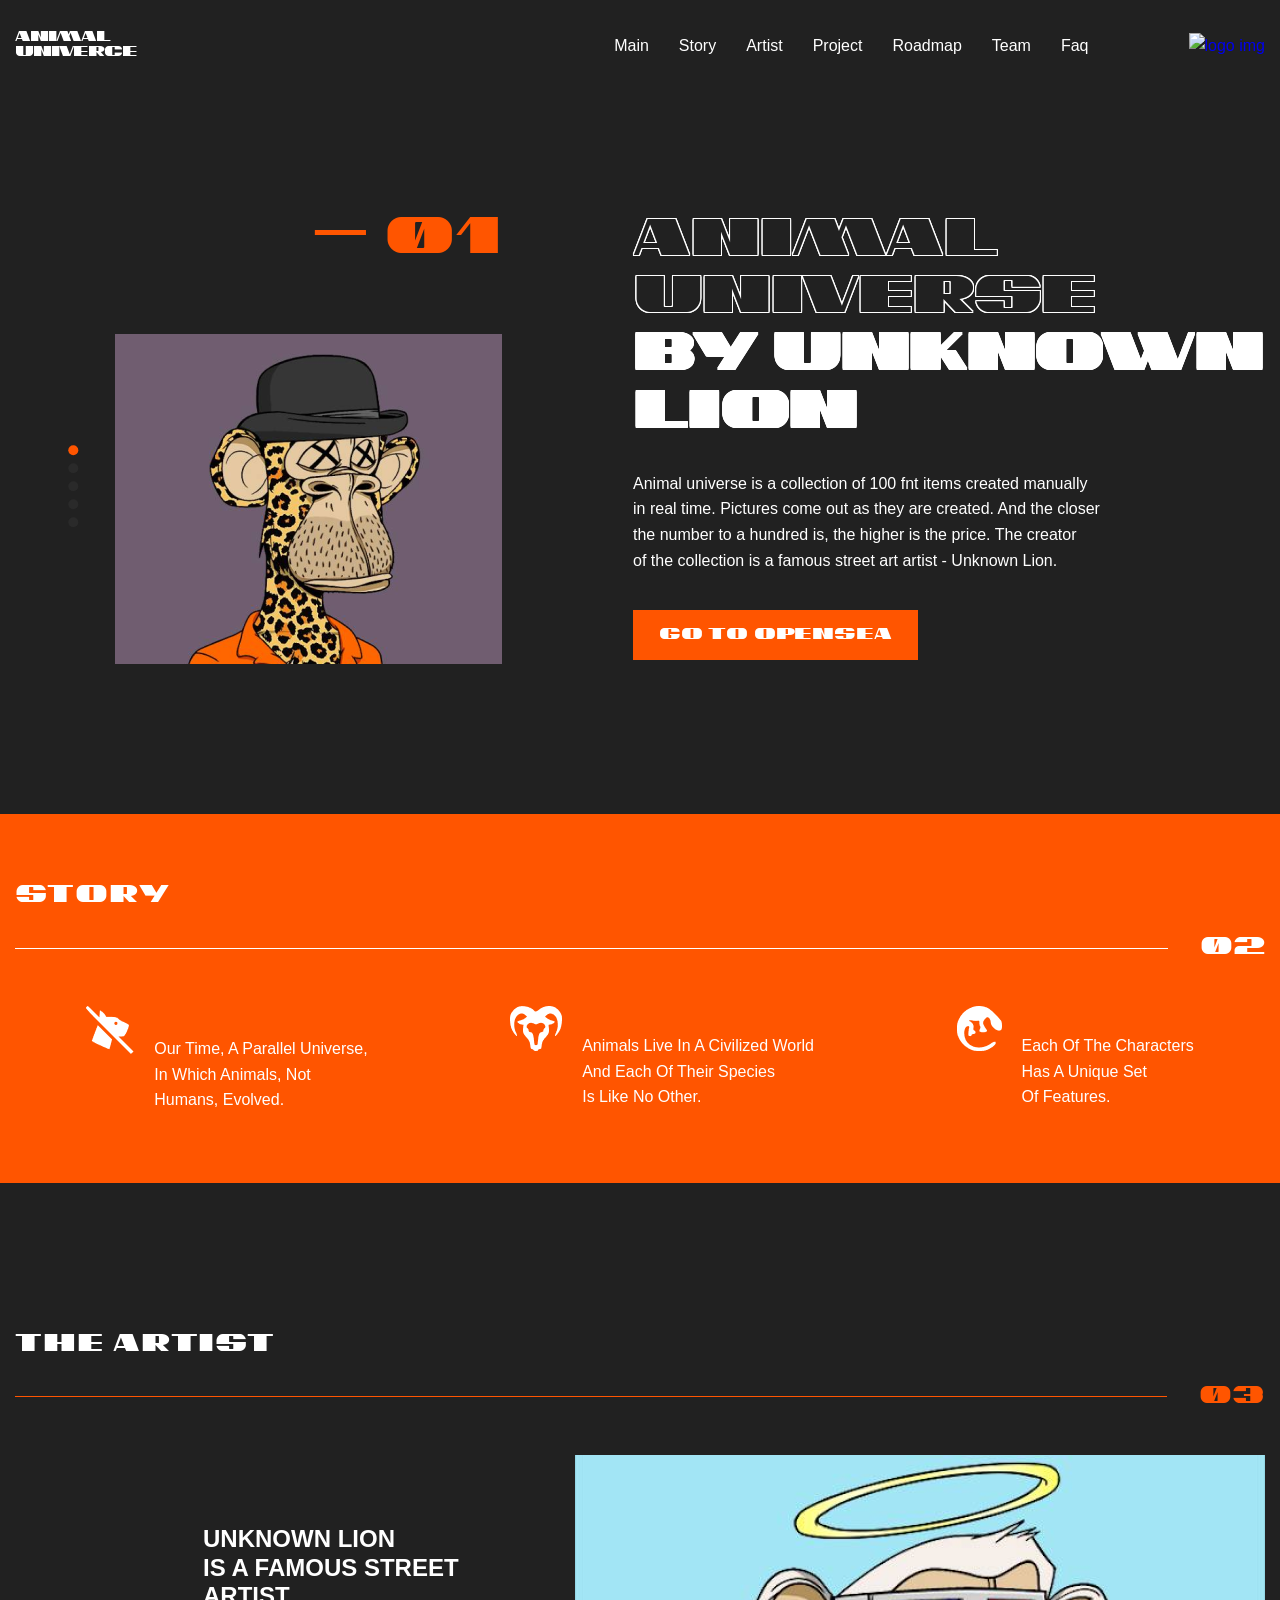
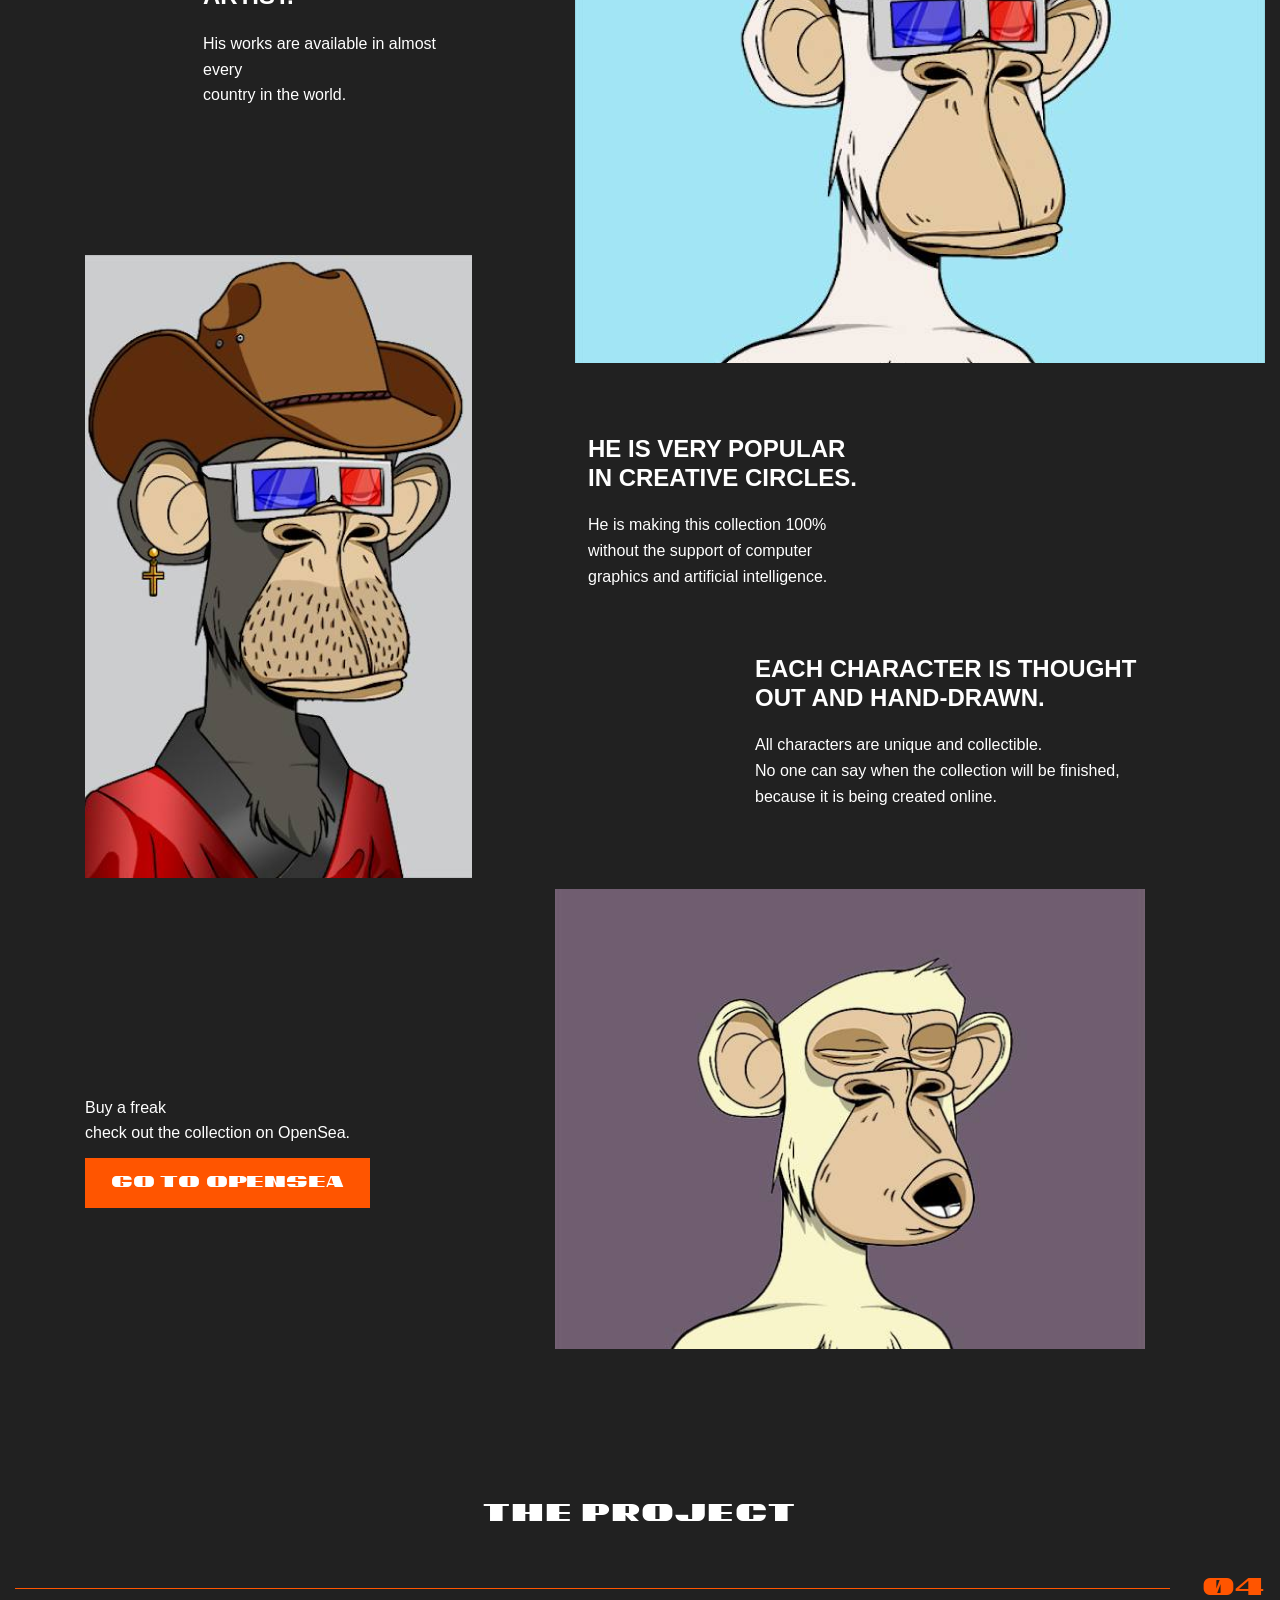
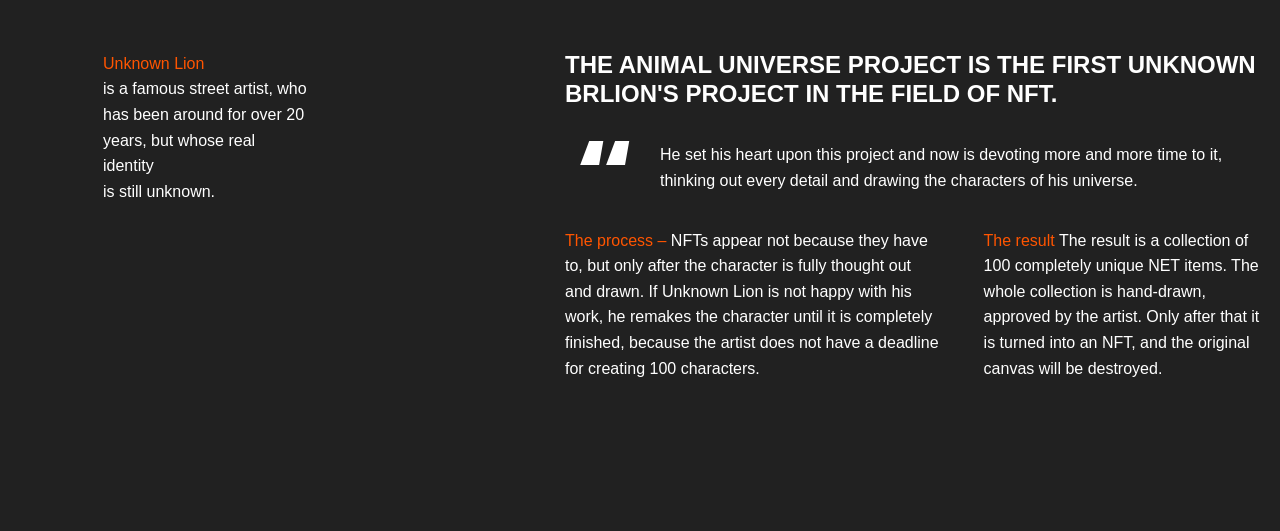
==== commit b930f509: "еще немного адаптива))" ====
--- a/app/index.html
+++ b/app/index.html
@@ -67,12 +67,12 @@
                             menu
                             <div class="burger__img">
                                 <svg width="19" height="19" viewBox="0 0 19 19" fill="none"
-                                xmlns="http://www.w3.org/2000/svg">
-                                <circle cx="3.5" cy="3.5" r="3.5" fill="#FF5500" />
-                                <circle cx="15.5" cy="3.5" r="3.5" fill="#FF5500" />
-                                <circle cx="15.5" cy="15.5" r="3.5" fill="#FF5500" />
-                                <circle cx="3.5" cy="15.5" r="3.5" fill="#FF5500" />
-                            </svg>
+                                    xmlns="http://www.w3.org/2000/svg">
+                                    <circle cx="3.5" cy="3.5" r="3.5" fill="#FF5500" />
+                                    <circle cx="15.5" cy="3.5" r="3.5" fill="#FF5500" />
+                                    <circle cx="15.5" cy="15.5" r="3.5" fill="#FF5500" />
+                                    <circle cx="3.5" cy="15.5" r="3.5" fill="#FF5500" />
+                                </svg>
                             </div>
                         </button>
                     </div>
@@ -185,6 +185,9 @@
                     03
                 </div>
             </div>
+            <h3 class="artist__title artist__number-title">
+                the artist
+            </h3>
             <div class="artist__content">
                 <div class="artist__content-top">
                     <div class="artist__text-wrap">
@@ -200,6 +203,7 @@
                 </div>
                 <div class="artist__content-center">
                     <img class="artist__img" src="images/artist/2.png" alt="artist img">
+                    <img class="artist__mobile-img" src="images/artist/mobile.png" alt="artist img">
                     <div class="artist__text-wrap center-wrap">
                         <h4 class="artist__content-title center-title">
                             He is very popular <br>
@@ -238,17 +242,20 @@
             </div>
         </div>
     </section>
-    <!-- <section id="project" class="project">
+    <section id="project" class="project">
         <div class="container">
             <h3 class="artist__title project__title">
                 the project
             </h3>
-            <div class="artist__number">
+            <div class="artist__number project__number">
                 <div class="artist__number-line"></div>
                 <div class="artist__number-symbol">
                     04
                 </div>
             </div>
+            <h3 class="artist__title artist__number-title">
+                the project
+            </h3>
             <div class="project__wrapper">
                 <div class="project__descr">
                     <span>
@@ -284,7 +291,7 @@
                 </div>
             </div>
         </div>
-    </section> -->
+    </section>
     <!-- <section id="roadmap" class="roadmap">
         <div class="container">
             <h3 class="artist__title roadmap__title">
--- a/app/css/style.min.css
+++ b/app/css/style.min.css
@@ -1 +1 @@
-@font-face{font-family:"Poppins-Regular",sans-serif;font-weight:400;font-style:normal;src:local("Poppins-Regular"),url("../fonts/Poppins-Regular.woff2") format("woff2");font-display:swap}@font-face{font-family:"Poppins-Black",sans-serif;font-weight:900;font-style:normal;src:local("Poppins-Black"),url("../fonts/Poppins-Black.woff2") format("woff2");font-display:swap}@font-face{font-family:"Poppins-Bold",sans-serif;font-weight:700;font-style:normal;src:local("Poppins-Bold"),url("../fonts/Poppins-Bold.woff2") format("woff2");font-display:swap}@font-face{font-family:"Poppins-SemiBold",sans-serif;font-weight:600;font-style:normal;src:local("Poppins-SemiBold"),url("../fonts/Poppins-SemiBold.woff2") format("woff2");font-display:swap}@font-face{font-family:"OTFGlusp-Bold";font-weight:700;font-style:normal;src:local("OTFGlusp-Bold"),url("../fonts/OTFGlusp-Bold.woff2") format("woff2");font-display:swap}@font-face{font-family:"TitilliumWeb-Regular",sans-serif;font-weight:400;font-style:normal;src:local("TitilliumWeb-Regular"),url("../fonts/TitilliumWeb-Regular.woff2") format("woff2");font-display:swap}@font-face{font-family:"TitilliumWeb-SemiBold",sans-serif;font-weight:600;font-style:normal;src:local("TitilliumWeb-SemiBold"),url("../fonts/TitilliumWeb-SemiBold.woff2") format("woff2");font-display:swap}html{-webkit-box-sizing:border-box;box-sizing:border-box}*,*::after,*::before{-webkit-box-sizing:inherit;box-sizing:inherit}ul[class],ol[class]{padding:0}body,h1,h2,h3,h4,h5,h6,p,ul[class],ol[class],li,figure,figcaption,blockquote,dl,dd{margin:0}ul[class]{list-style:none}img{max-width:100%;display:block}input,button,textarea,select{font:inherit}a{text-decoration:none}.team .name span,.roadmap .hov,.roadmap__item-span,body{font-family:"Poppins-Regular",sans-serif;font-weight:400}.faq__text-link,.project__content-title,.artist__content-title{font-family:"Poppins-Bold",sans-serif;font-weight:700}.footer__top-link,.footer__title,.team .name,.roadmap__item,.project__content-text::before,.artist .link-box__link,.artist__number-symbol,.artist__title,.story__number-symbol,.story__title,.header__info-link,.header__title,.header__slider-title,.header__logo-title{font-family:"OTFGlusp-Bold",sans-serif;font-weight:700}.team__left-text{font-family:"TitilliumWeb-Regular",sans-serif;font-weight:400}.team__left-title{font-family:"TitilliumWeb-SemiBold",sans-serif;font-weight:600}html,body{height:100%}body{color:#fff;font-size:16px;line-height:160%;display:-webkit-box;display:-ms-flexbox;display:flex;-webkit-box-orient:vertical;-webkit-box-direction:normal;-ms-flex-direction:column;flex-direction:column;background:#212121}.container{max-width:1400px;margin:0 auto;padding:0 15px}a{-ms-flex-negative:0;flex-shrink:0}@font-face{font-family:"swiper-icons";src:url("data:application/font-woff;charset=utf-8;base64, [base64]//wADZ2x5ZgAAAywAAADMAAAD2MHtryVoZWFkAAABbAAAADAAAAA2E2+eoWhoZWEAAAGcAAAAHwAAACQC9gDzaG10eAAAAigAAAAZAAAArgJkABFsb2NhAAAC0AAAAFoAAABaFQAUGG1heHAAAAG8AAAAHwAAACAAcABAbmFtZQAAA/gAAAE5AAACXvFdBwlwb3N0AAAFNAAAAGIAAACE5s74hXjaY2BkYGAAYpf5Hu/j+W2+MnAzMYDAzaX6QjD6/4//Bxj5GA8AuRwMYGkAPywL13jaY2BkYGA88P8Agx4j+/8fQDYfA1AEBWgDAIB2BOoAeNpjYGRgYNBh4GdgYgABEMnIABJzYNADCQAACWgAsQB42mNgYfzCOIGBlYGB0YcxjYGBwR1Kf2WQZGhhYGBiYGVmgAFGBiQQkOaawtDAoMBQxXjg/wEGPcYDDA4wNUA2CCgwsAAAO4EL6gAAeNpj2M0gyAACqxgGNWBkZ2D4/wMA+xkDdgAAAHjaY2BgYGaAYBkGRgYQiAHyGMF8FgYHIM3DwMHABGQrMOgyWDLEM1T9/w8UBfEMgLzE////P/5//f/V/xv+r4eaAAeMbAxwIUYmIMHEgKYAYjUcsDAwsLKxc3BycfPw8jEQA/[base64]/uznmfPFBNODM2K7MTQ45YEAZqGP81AmGGcF3iPqOop0r1SPTaTbVkfUe4HXj97wYE+yNwWYxwWu4v1ugWHgo3S1XdZEVqWM7ET0cfnLGxWfkgR42o2PvWrDMBSFj/IHLaF0zKjRgdiVMwScNRAoWUoH78Y2icB/yIY09An6AH2Bdu/UB+yxopYshQiEvnvu0dURgDt8QeC8PDw7Fpji3fEA4z/PEJ6YOB5hKh4dj3EvXhxPqH/SKUY3rJ7srZ4FZnh1PMAtPhwP6fl2PMJMPDgeQ4rY8YT6Gzao0eAEA409DuggmTnFnOcSCiEiLMgxCiTI6Cq5DZUd3Qmp10vO0LaLTd2cjN4fOumlc7lUYbSQcZFkutRG7g6JKZKy0RmdLY680CDnEJ+UMkpFFe1RN7nxdVpXrC4aTtnaurOnYercZg2YVmLN/d/gczfEimrE/fs/bOuq29Zmn8tloORaXgZgGa78yO9/cnXm2BpaGvq25Dv9S4E9+5SIc9PqupJKhYFSSl47+Qcr1mYNAAAAeNptw0cKwkAAAMDZJA8Q7OUJvkLsPfZ6zFVERPy8qHh2YER+3i/BP83vIBLLySsoKimrqKqpa2hp6+jq6RsYGhmbmJqZSy0sraxtbO3sHRydnEMU4uR6yx7JJXveP7WrDycAAAAAAAH//wACeNpjYGRgYOABYhkgZgJCZgZNBkYGLQZtIJsFLMYAAAw3ALgAeNolizEKgDAQBCchRbC2sFER0YD6qVQiBCv/H9ezGI6Z5XBAw8CBK/m5iQQVauVbXLnOrMZv2oLdKFa8Pjuru2hJzGabmOSLzNMzvutpB3N42mNgZGBg4GKQYzBhYMxJLMlj4GBgAYow/P/PAJJhLM6sSoWKfWCAAwDAjgbRAAB42mNgYGBkAIIbCZo5IPrmUn0hGA0AO8EFTQAA");font-weight:400;font-style:normal}:root{--swiper-theme-color: #007aff}.swiper{margin-left:auto;margin-right:auto;position:relative;overflow:hidden;list-style:none;padding:0;z-index:1}.swiper-vertical>.swiper-wrapper{-webkit-box-orient:vertical;-webkit-box-direction:normal;-ms-flex-direction:column;flex-direction:column}.swiper-wrapper{position:relative;width:100%;height:100%;z-index:1;display:-webkit-box;display:-ms-flexbox;display:flex;-webkit-transition-property:-webkit-transform;transition-property:-webkit-transform;-o-transition-property:transform;transition-property:transform;transition-property:transform, -webkit-transform;-webkit-box-sizing:content-box;box-sizing:content-box}.swiper-android .swiper-slide,.swiper-wrapper{-webkit-transform:translate3d(0px, 0, 0);transform:translate3d(0px, 0, 0)}.swiper-pointer-events{-ms-touch-action:pan-y;touch-action:pan-y}.swiper-pointer-events.swiper-vertical{-ms-touch-action:pan-x;touch-action:pan-x}.swiper-slide{-ms-flex-negative:0;flex-shrink:0;width:100%;height:100%;position:relative;-webkit-transition-property:-webkit-transform;transition-property:-webkit-transform;-o-transition-property:transform;transition-property:transform;transition-property:transform, -webkit-transform}.swiper-slide-invisible-blank{visibility:hidden}.swiper-autoheight,.swiper-autoheight .swiper-slide{height:auto}.swiper-autoheight .swiper-wrapper{-webkit-box-align:start;-ms-flex-align:start;align-items:flex-start;-webkit-transition-property:height,-webkit-transform;transition-property:height,-webkit-transform;-o-transition-property:transform,height;transition-property:transform,height;transition-property:transform,height,-webkit-transform}.swiper-backface-hidden .swiper-slide{-webkit-transform:translateZ(0);transform:translateZ(0);-webkit-backface-visibility:hidden;backface-visibility:hidden}.swiper-3d,.swiper-3d.swiper-css-mode .swiper-wrapper{-webkit-perspective:1200px;perspective:1200px}.swiper-3d .swiper-wrapper,.swiper-3d .swiper-slide,.swiper-3d .swiper-slide-shadow,.swiper-3d .swiper-slide-shadow-left,.swiper-3d .swiper-slide-shadow-right,.swiper-3d .swiper-slide-shadow-top,.swiper-3d .swiper-slide-shadow-bottom,.swiper-3d .swiper-cube-shadow{-webkit-transform-style:preserve-3d;transform-style:preserve-3d}.swiper-3d .swiper-slide-shadow,.swiper-3d .swiper-slide-shadow-left,.swiper-3d .swiper-slide-shadow-right,.swiper-3d .swiper-slide-shadow-top,.swiper-3d .swiper-slide-shadow-bottom{position:absolute;left:0;top:0;width:100%;height:100%;pointer-events:none;z-index:10}.swiper-3d .swiper-slide-shadow{background:rgba(0, 0, 0, 0.15)}.swiper-3d .swiper-slide-shadow-left{background-image:-webkit-gradient(linear, right top, left top, from(rgba(0, 0, 0, 0.5)), to(rgba(0, 0, 0, 0)));background-image:-o-linear-gradient(right, rgba(0, 0, 0, 0.5), rgba(0, 0, 0, 0));background-image:linear-gradient(to left, rgba(0, 0, 0, 0.5), rgba(0, 0, 0, 0))}.swiper-3d .swiper-slide-shadow-right{background-image:-webkit-gradient(linear, left top, right top, from(rgba(0, 0, 0, 0.5)), to(rgba(0, 0, 0, 0)));background-image:-o-linear-gradient(left, rgba(0, 0, 0, 0.5), rgba(0, 0, 0, 0));background-image:linear-gradient(to right, rgba(0, 0, 0, 0.5), rgba(0, 0, 0, 0))}.swiper-3d .swiper-slide-shadow-top{background-image:-webkit-gradient(linear, left bottom, left top, from(rgba(0, 0, 0, 0.5)), to(rgba(0, 0, 0, 0)));background-image:-o-linear-gradient(bottom, rgba(0, 0, 0, 0.5), rgba(0, 0, 0, 0));background-image:linear-gradient(to top, rgba(0, 0, 0, 0.5), rgba(0, 0, 0, 0))}.swiper-3d .swiper-slide-shadow-bottom{background-image:-webkit-gradient(linear, left top, left bottom, from(rgba(0, 0, 0, 0.5)), to(rgba(0, 0, 0, 0)));background-image:-o-linear-gradient(top, rgba(0, 0, 0, 0.5), rgba(0, 0, 0, 0));background-image:linear-gradient(to bottom, rgba(0, 0, 0, 0.5), rgba(0, 0, 0, 0))}.swiper-css-mode>.swiper-wrapper{overflow:auto;scrollbar-width:none;-ms-overflow-style:none}.swiper-css-mode>.swiper-wrapper::-webkit-scrollbar{display:none}.swiper-css-mode>.swiper-wrapper>.swiper-slide{scroll-snap-align:start start}.swiper-horizontal.swiper-css-mode>.swiper-wrapper{-ms-scroll-snap-type:x mandatory;scroll-snap-type:x mandatory}.swiper-vertical.swiper-css-mode>.swiper-wrapper{-ms-scroll-snap-type:y mandatory;scroll-snap-type:y mandatory}.swiper-centered>.swiper-wrapper::before{content:"";-ms-flex-negative:0;flex-shrink:0;-webkit-box-ordinal-group:10000;-ms-flex-order:9999;order:9999}.swiper-centered.swiper-horizontal>.swiper-wrapper>.swiper-slide:first-child{-webkit-margin-start:var(--swiper-centered-offset-before);margin-inline-start:var(--swiper-centered-offset-before)}.swiper-centered.swiper-horizontal>.swiper-wrapper::before{height:100%;min-height:1px;width:var(--swiper-centered-offset-after)}.swiper-centered.swiper-vertical>.swiper-wrapper>.swiper-slide:first-child{-webkit-margin-before:var(--swiper-centered-offset-before);margin-block-start:var(--swiper-centered-offset-before)}.swiper-centered.swiper-vertical>.swiper-wrapper::before{width:100%;min-width:1px;height:var(--swiper-centered-offset-after)}.swiper-centered>.swiper-wrapper>.swiper-slide{scroll-snap-align:center center}.swiper-virtual .swiper-slide{-webkit-backface-visibility:hidden;-webkit-transform:translateZ(0);transform:translateZ(0)}.swiper-virtual.swiper-css-mode .swiper-wrapper::after{content:"";position:absolute;left:0;top:0;pointer-events:none}.swiper-virtual.swiper-css-mode.swiper-horizontal .swiper-wrapper::after{height:1px;width:var(--swiper-virtual-size)}.swiper-virtual.swiper-css-mode.swiper-vertical .swiper-wrapper::after{width:1px;height:var(--swiper-virtual-size)}:root{--swiper-navigation-size: 44px}.swiper-button-prev,.swiper-button-next{position:absolute;top:50%;width:calc(var(--swiper-navigation-size)/44*27);height:var(--swiper-navigation-size);margin-top:calc(0px - var(--swiper-navigation-size)/2);z-index:10;cursor:pointer;display:-webkit-box;display:-ms-flexbox;display:flex;-webkit-box-align:center;-ms-flex-align:center;align-items:center;-webkit-box-pack:center;-ms-flex-pack:center;justify-content:center;color:var(--swiper-navigation-color, var(--swiper-theme-color))}.swiper-button-prev.swiper-button-disabled,.swiper-button-next.swiper-button-disabled{opacity:.35;cursor:auto;pointer-events:none}.swiper-button-prev.swiper-button-hidden,.swiper-button-next.swiper-button-hidden{opacity:0;cursor:auto;pointer-events:none}.swiper-navigation-disabled .swiper-button-prev,.swiper-navigation-disabled .swiper-button-next{display:none !important}.swiper-button-prev:after,.swiper-button-next:after{font-family:swiper-icons;font-size:var(--swiper-navigation-size);text-transform:none !important;letter-spacing:0;font-variant:initial;line-height:1}.swiper-button-prev,.swiper-rtl .swiper-button-next{left:10px;right:auto}.swiper-button-prev:after,.swiper-rtl .swiper-button-next:after{content:"prev"}.swiper-button-next,.swiper-rtl .swiper-button-prev{right:10px;left:auto}.swiper-button-next:after,.swiper-rtl .swiper-button-prev:after{content:"next"}.swiper-button-lock{display:none}.swiper-pagination{position:absolute;text-align:center;-webkit-transition:300ms opacity;-o-transition:300ms opacity;transition:300ms opacity;-webkit-transform:translate3d(0, 0, 0);transform:translate3d(0, 0, 0);z-index:10}.swiper-pagination.swiper-pagination-hidden{opacity:0}.swiper-pagination-disabled>.swiper-pagination,.swiper-pagination.swiper-pagination-disabled{display:none !important}.swiper-pagination-fraction,.swiper-pagination-custom,.swiper-horizontal>.swiper-pagination-bullets,.swiper-pagination-bullets.swiper-pagination-horizontal{bottom:10px;left:0;width:100%}.swiper-pagination-bullets-dynamic{overflow:hidden;font-size:0}.swiper-pagination-bullets-dynamic .swiper-pagination-bullet{-webkit-transform:scale(0.33);-ms-transform:scale(0.33);transform:scale(0.33);position:relative}.swiper-pagination-bullets-dynamic .swiper-pagination-bullet-active{-webkit-transform:scale(1);-ms-transform:scale(1);transform:scale(1)}.swiper-pagination-bullets-dynamic .swiper-pagination-bullet-active-main{-webkit-transform:scale(1);-ms-transform:scale(1);transform:scale(1)}.swiper-pagination-bullets-dynamic .swiper-pagination-bullet-active-prev{-webkit-transform:scale(0.66);-ms-transform:scale(0.66);transform:scale(0.66)}.swiper-pagination-bullets-dynamic .swiper-pagination-bullet-active-prev-prev{-webkit-transform:scale(0.33);-ms-transform:scale(0.33);transform:scale(0.33)}.swiper-pagination-bullets-dynamic .swiper-pagination-bullet-active-next{-webkit-transform:scale(0.66);-ms-transform:scale(0.66);transform:scale(0.66)}.swiper-pagination-bullets-dynamic .swiper-pagination-bullet-active-next-next{-webkit-transform:scale(0.33);-ms-transform:scale(0.33);transform:scale(0.33)}.swiper-pagination-bullet{width:var(--swiper-pagination-bullet-width, var(--swiper-pagination-bullet-size, 8px));height:var(--swiper-pagination-bullet-height, var(--swiper-pagination-bullet-size, 8px));display:inline-block;border-radius:50%;background:var(--swiper-pagination-bullet-inactive-color, #000);opacity:var(--swiper-pagination-bullet-inactive-opacity, 0.2)}button.swiper-pagination-bullet{border:none;margin:0;padding:0;-webkit-box-shadow:none;box-shadow:none;-webkit-appearance:none;-moz-appearance:none;appearance:none}.swiper-pagination-clickable .swiper-pagination-bullet{cursor:pointer}.swiper-pagination-bullet:only-child{display:none !important}.swiper-pagination-bullet-active{opacity:var(--swiper-pagination-bullet-opacity, 1);background:var(--swiper-pagination-color, var(--swiper-theme-color))}.swiper-vertical>.swiper-pagination-bullets,.swiper-pagination-vertical.swiper-pagination-bullets{right:10px;top:50%;-webkit-transform:translate3d(0px, -50%, 0);transform:translate3d(0px, -50%, 0)}.swiper-vertical>.swiper-pagination-bullets .swiper-pagination-bullet,.swiper-pagination-vertical.swiper-pagination-bullets .swiper-pagination-bullet{margin:var(--swiper-pagination-bullet-vertical-gap, 6px) 0;display:block}.swiper-vertical>.swiper-pagination-bullets.swiper-pagination-bullets-dynamic,.swiper-pagination-vertical.swiper-pagination-bullets.swiper-pagination-bullets-dynamic{top:50%;-webkit-transform:translateY(-50%);-ms-transform:translateY(-50%);transform:translateY(-50%);width:8px}.swiper-vertical>.swiper-pagination-bullets.swiper-pagination-bullets-dynamic .swiper-pagination-bullet,.swiper-pagination-vertical.swiper-pagination-bullets.swiper-pagination-bullets-dynamic .swiper-pagination-bullet{display:inline-block;-webkit-transition:200ms top,200ms -webkit-transform;transition:200ms top,200ms -webkit-transform;-o-transition:200ms transform,200ms top;transition:200ms transform,200ms top;transition:200ms transform,200ms top,200ms -webkit-transform}.swiper-horizontal>.swiper-pagination-bullets .swiper-pagination-bullet,.swiper-pagination-horizontal.swiper-pagination-bullets .swiper-pagination-bullet{margin:0 var(--swiper-pagination-bullet-horizontal-gap, 4px)}.swiper-horizontal>.swiper-pagination-bullets.swiper-pagination-bullets-dynamic,.swiper-pagination-horizontal.swiper-pagination-bullets.swiper-pagination-bullets-dynamic{left:50%;-webkit-transform:translateX(-50%);-ms-transform:translateX(-50%);transform:translateX(-50%);white-space:nowrap}.swiper-horizontal>.swiper-pagination-bullets.swiper-pagination-bullets-dynamic .swiper-pagination-bullet,.swiper-pagination-horizontal.swiper-pagination-bullets.swiper-pagination-bullets-dynamic .swiper-pagination-bullet{-webkit-transition:200ms left,200ms -webkit-transform;transition:200ms left,200ms -webkit-transform;-o-transition:200ms transform,200ms left;transition:200ms transform,200ms left;transition:200ms transform,200ms left,200ms -webkit-transform}.swiper-horizontal.swiper-rtl>.swiper-pagination-bullets-dynamic .swiper-pagination-bullet{-webkit-transition:200ms right,200ms -webkit-transform;transition:200ms right,200ms -webkit-transform;-o-transition:200ms transform,200ms right;transition:200ms transform,200ms right;transition:200ms transform,200ms right,200ms -webkit-transform}.swiper-pagination-progressbar{background:rgba(0, 0, 0, 0.25);position:absolute}.swiper-pagination-progressbar .swiper-pagination-progressbar-fill{background:var(--swiper-pagination-color, var(--swiper-theme-color));position:absolute;left:0;top:0;width:100%;height:100%;-webkit-transform:scale(0);-ms-transform:scale(0);transform:scale(0);-webkit-transform-origin:left top;-ms-transform-origin:left top;transform-origin:left top}.swiper-rtl .swiper-pagination-progressbar .swiper-pagination-progressbar-fill{-webkit-transform-origin:right top;-ms-transform-origin:right top;transform-origin:right top}.swiper-horizontal>.swiper-pagination-progressbar,.swiper-pagination-progressbar.swiper-pagination-horizontal,.swiper-vertical>.swiper-pagination-progressbar.swiper-pagination-progressbar-opposite,.swiper-pagination-progressbar.swiper-pagination-vertical.swiper-pagination-progressbar-opposite{width:100%;height:4px;left:0;top:0}.swiper-vertical>.swiper-pagination-progressbar,.swiper-pagination-progressbar.swiper-pagination-vertical,.swiper-horizontal>.swiper-pagination-progressbar.swiper-pagination-progressbar-opposite,.swiper-pagination-progressbar.swiper-pagination-horizontal.swiper-pagination-progressbar-opposite{width:4px;height:100%;left:0;top:0}.swiper-pagination-lock{display:none}.swiper-scrollbar{border-radius:10px;position:relative;-ms-touch-action:none;background:rgba(0, 0, 0, 0.1)}.swiper-scrollbar-disabled>.swiper-scrollbar,.swiper-scrollbar.swiper-scrollbar-disabled{display:none !important}.swiper-horizontal>.swiper-scrollbar,.swiper-scrollbar.swiper-scrollbar-horizontal{position:absolute;left:1%;bottom:3px;z-index:50;height:5px;width:98%}.swiper-vertical>.swiper-scrollbar,.swiper-scrollbar.swiper-scrollbar-vertical{position:absolute;right:3px;top:1%;z-index:50;width:5px;height:98%}.swiper-scrollbar-drag{height:100%;width:100%;position:relative;background:rgba(0, 0, 0, 0.5);border-radius:10px;left:0;top:0}.swiper-scrollbar-cursor-drag{cursor:move}.swiper-scrollbar-lock{display:none}.swiper-zoom-container{width:100%;height:100%;display:-webkit-box;display:-ms-flexbox;display:flex;-webkit-box-pack:center;-ms-flex-pack:center;justify-content:center;-webkit-box-align:center;-ms-flex-align:center;align-items:center;text-align:center}.swiper-zoom-container>img,.swiper-zoom-container>svg,.swiper-zoom-container>canvas{max-width:100%;max-height:100%;-o-object-fit:contain;object-fit:contain}.swiper-slide-zoomed{cursor:move}.swiper-lazy-preloader{width:42px;height:42px;position:absolute;left:50%;top:50%;margin-left:-21px;margin-top:-21px;z-index:10;-webkit-transform-origin:50%;-ms-transform-origin:50%;transform-origin:50%;-webkit-box-sizing:border-box;box-sizing:border-box;border:4px solid var(--swiper-preloader-color, var(--swiper-theme-color));border-radius:50%;border-top-color:transparent}.swiper:not(.swiper-watch-progress) .swiper-lazy-preloader,.swiper-watch-progress .swiper-slide-visible .swiper-lazy-preloader{-webkit-animation:swiper-preloader-spin 1s infinite linear;animation:swiper-preloader-spin 1s infinite linear}.swiper-lazy-preloader-white{--swiper-preloader-color: #fff}.swiper-lazy-preloader-black{--swiper-preloader-color: #000}@-webkit-keyframes swiper-preloader-spin{0%{-webkit-transform:rotate(0deg);transform:rotate(0deg)}100%{-webkit-transform:rotate(360deg);transform:rotate(360deg)}}@keyframes swiper-preloader-spin{0%{-webkit-transform:rotate(0deg);transform:rotate(0deg)}100%{-webkit-transform:rotate(360deg);transform:rotate(360deg)}}.swiper .swiper-notification{position:absolute;left:0;top:0;pointer-events:none;opacity:0;z-index:-1000}.swiper-free-mode>.swiper-wrapper{-webkit-transition-timing-function:ease-out;-o-transition-timing-function:ease-out;transition-timing-function:ease-out;margin:0 auto}.swiper-grid>.swiper-wrapper{-ms-flex-wrap:wrap;flex-wrap:wrap}.swiper-grid-column>.swiper-wrapper{-ms-flex-wrap:wrap;flex-wrap:wrap;-webkit-box-orient:vertical;-webkit-box-direction:normal;-ms-flex-direction:column;flex-direction:column}.swiper-fade.swiper-free-mode .swiper-slide{-webkit-transition-timing-function:ease-out;-o-transition-timing-function:ease-out;transition-timing-function:ease-out}.swiper-fade .swiper-slide{pointer-events:none;-webkit-transition-property:opacity;-o-transition-property:opacity;transition-property:opacity}.swiper-fade .swiper-slide .swiper-slide{pointer-events:none}.swiper-fade .swiper-slide-active,.swiper-fade .swiper-slide-active .swiper-slide-active{pointer-events:auto}.swiper-cube{overflow:visible}.swiper-cube .swiper-slide{pointer-events:none;-webkit-backface-visibility:hidden;backface-visibility:hidden;z-index:1;visibility:hidden;-webkit-transform-origin:0 0;-ms-transform-origin:0 0;transform-origin:0 0;width:100%;height:100%}.swiper-cube .swiper-slide .swiper-slide{pointer-events:none}.swiper-cube.swiper-rtl .swiper-slide{-webkit-transform-origin:100% 0;-ms-transform-origin:100% 0;transform-origin:100% 0}.swiper-cube .swiper-slide-active,.swiper-cube .swiper-slide-active .swiper-slide-active{pointer-events:auto}.swiper-cube .swiper-slide-active,.swiper-cube .swiper-slide-next,.swiper-cube .swiper-slide-prev,.swiper-cube .swiper-slide-next+.swiper-slide{pointer-events:auto;visibility:visible}.swiper-cube .swiper-slide-shadow-top,.swiper-cube .swiper-slide-shadow-bottom,.swiper-cube .swiper-slide-shadow-left,.swiper-cube .swiper-slide-shadow-right{z-index:0;-webkit-backface-visibility:hidden;backface-visibility:hidden}.swiper-cube .swiper-cube-shadow{position:absolute;left:0;bottom:0px;width:100%;height:100%;opacity:.6;z-index:0}.swiper-cube .swiper-cube-shadow:before{content:"";background:#000;position:absolute;left:0;top:0;bottom:0;right:0;-webkit-filter:blur(50px);filter:blur(50px)}.swiper-flip{overflow:visible}.swiper-flip .swiper-slide{pointer-events:none;-webkit-backface-visibility:hidden;backface-visibility:hidden;z-index:1}.swiper-flip .swiper-slide .swiper-slide{pointer-events:none}.swiper-flip .swiper-slide-active,.swiper-flip .swiper-slide-active .swiper-slide-active{pointer-events:auto}.swiper-flip .swiper-slide-shadow-top,.swiper-flip .swiper-slide-shadow-bottom,.swiper-flip .swiper-slide-shadow-left,.swiper-flip .swiper-slide-shadow-right{z-index:0;-webkit-backface-visibility:hidden;backface-visibility:hidden}.swiper-creative .swiper-slide{-webkit-backface-visibility:hidden;backface-visibility:hidden;overflow:hidden;-webkit-transition-property:opacity,height,-webkit-transform;transition-property:opacity,height,-webkit-transform;-o-transition-property:transform,opacity,height;transition-property:transform,opacity,height;transition-property:transform,opacity,height,-webkit-transform}.swiper-cards{overflow:visible}.swiper-cards .swiper-slide{-webkit-transform-origin:center bottom;-ms-transform-origin:center bottom;transform-origin:center bottom;-webkit-backface-visibility:hidden;backface-visibility:hidden;overflow:hidden}.header{padding:30px 0 170px}.header .header-top{position:fixed;top:30px;left:0;right:0;z-index:999}.header__top{display:-webkit-box;display:-ms-flexbox;display:flex;-webkit-box-pack:justify;-ms-flex-pack:justify;justify-content:space-between;-webkit-box-align:center;-ms-flex-align:center;align-items:center}.header__logo-title{font-size:14px;line-height:110%;color:#fff;text-transform:uppercase}.header .menu{display:-webkit-box;display:-ms-flexbox;display:flex;gap:166px;-webkit-box-align:center;-ms-flex-align:center;align-items:center}.header .menu__list{display:-webkit-box;display:-ms-flexbox;display:flex;gap:44px;-webkit-box-align:center;-ms-flex-align:center;align-items:center}.header .menu__link{color:#fff;text-transform:capitalize;line-height:100%;-webkit-transition:all .4s;-o-transition:all .4s;transition:all .4s}@media(min-width: 1060px){.header .menu__link:hover,.header .menu__link:focus{text-decoration:underline;color:#f50}}.header .burger{display:none}.header .burger__btn{position:relative;z-index:2;background-color:rgba(0,0,0,0);border:none;padding:0;cursor:pointer;color:#fff;display:-webkit-box;display:-ms-flexbox;display:flex;gap:12px;text-transform:capitalize;font-size:12px;-webkit-transition:all .5s;-o-transition:all .5s;transition:all .5s}.header .burger__btn--active{-webkit-transition:all .5s;-o-transition:all .5s;transition:all .5s;margin-right:30px}.header .burger--active{display:-webkit-box;display:-ms-flexbox;display:flex;-webkit-box-align:center;-ms-flex-align:center;align-items:center;-webkit-box-pack:center;-ms-flex-pack:center;justify-content:center;-webkit-animation-name:rotation;animation-name:rotation;-webkit-animation-duration:2.3s;animation-duration:2.3s;-webkit-animation-iteration-count:infinite;animation-iteration-count:infinite;-webkit-animation-timing-function:linear;animation-timing-function:linear}@-webkit-keyframes rotation{0%{-webkit-transform:rotate(0deg);transform:rotate(0deg)}100%{-webkit-transform:rotate(-360deg);transform:rotate(-360deg)}}@keyframes rotation{0%{-webkit-transform:rotate(0deg);transform:rotate(0deg)}100%{-webkit-transform:rotate(-360deg);transform:rotate(-360deg)}}.header__content{display:-webkit-box;display:-ms-flexbox;display:flex;-webkit-box-pack:justify;-ms-flex-pack:justify;justify-content:space-between;padding-top:200px}.header__slider-title{font-size:72px;line-height:100%;color:#f50;margin-bottom:74px;text-align:right}.header__slider-toptitle{display:none}.header .slider{width:437px;height:340px;margin-left:50px;padding-left:50px}.header .slider__photo{min-width:387px;min-height:340px;height:auto}.header__info{max-width:794px}.header__title{font-size:64px;line-height:110%;text-transform:uppercase;color:#212121;text-shadow:0 -1px 0 #fff,0 -1px 0 #fff,0 1px 0 #fff,0 1px 0 #fff,-1px 0 0 #fff,1px 0 0 #fff,-1px 0 0 #fff,1px 0 0 #fff,-1px -1px 0 #fff,1px -1px 0 #fff,-1px 1px 0 #fff,1px 1px 0 #fff,-1px -1px 0 #fff,1px -1px 0 #fff,-1px 1px 0 #fff,1px 1px 0 #fff;margin-bottom:24px}.header__title span{display:block;color:#fff;white-space:nowrap}.header__text{max-width:552px;margin-bottom:38px;display:block}.header__info-link{padding:17px 26px;color:#fff;text-transform:uppercase;line-height:100%;letter-spacing:.05em;background:#f50}.header__bottom-link{display:none}.header .swiper-horizontal>.swiper-pagination-bullets,.header .swiper-pagination-bullets.swiper-pagination-horizontal{bottom:50%;left:-210px;width:100%;-webkit-transform:rotate(90deg);-ms-transform:rotate(90deg);transform:rotate(90deg)}.header .swiper-pagination-bullet{width:10px;height:10px;background-color:#4e4e4e;border-radius:50%}.header .swiper-pagination-bullet-active{background-color:#f50}.story{background:#f50;padding:100px 0 76px}.story__title{font-size:24px;line-height:100%;letter-spacing:.08em;text-transform:lowercase;color:#fff;margin-bottom:28px}.story__number{display:-webkit-box;display:-ms-flexbox;display:flex;gap:32px;-webkit-box-align:center;-ms-flex-align:center;align-items:center;margin-bottom:46px}.story__number-line{width:100%;height:1px;background:#fff}.story__number-symbol{font-size:24px;line-height:100%;color:#fff}.story__items{display:-webkit-box;display:-ms-flexbox;display:flex;-ms-flex-pack:distribute;justify-content:space-around;padding:0 88px 0 154px}.story__item{display:-webkit-box;display:-ms-flexbox;display:flex;gap:20px;-webkit-box-align:baseline;-ms-flex-align:baseline;align-items:baseline}.story__text{text-transform:capitalize}.artist{padding-top:150px;padding-bottom:1140px}.artist__title{font-size:24px;line-height:100%;letter-spacing:.08em;text-transform:uppercase;color:#fff;margin-bottom:28px}.artist__number{display:-webkit-box;display:-ms-flexbox;display:flex;gap:32px;-webkit-box-align:center;-ms-flex-align:center;align-items:center;margin-bottom:46px}.artist__number-line{width:100%;height:1px;background:#f50}.artist__number-symbol{font-size:24px;line-height:100%;color:#f50}.artist__content-title{font-size:24px;line-height:120%;text-transform:uppercase;margin-bottom:20px}.artist__content{position:relative}.artist__content-title{margin-top:70px}.artist__content-top{display:-webkit-box;display:-ms-flexbox;display:flex;gap:116px;padding-left:188px}.artist__content-center{display:-webkit-box;display:-ms-flexbox;display:flex;gap:116px;padding-left:70px;position:absolute;top:400px}.artist .center-wrap{margin-top:180px}.artist .center-title{margin-top:0}.artist__content-bottom{position:absolute;top:730px;right:120px}.artist .bottom-wrap{margin-bottom:80px;margin-left:200px}.artist .link-box{position:absolute;top:1240px;left:70px}.artist .link-box__text{margin-bottom:23px}.artist .link-box__link{padding:17px 26px;color:#fff;text-transform:uppercase;line-height:100%;letter-spacing:.05em;background:#f50}.project{padding-bottom:150px}.project__title{text-align:center;margin-bottom:50px}.project .artist__number{margin-bottom:50px}.project__wrapper{display:-webkit-box;display:-ms-flexbox;display:flex;gap:258px}.project__content{max-width:700px}.project__descr{margin-left:88px}.project__descr span{color:#f50;display:block}.project__content-title{font-size:24px;line-height:120%;text-transform:uppercase;margin-bottom:34px}.project__content-text{padding-left:95px;position:relative;margin-bottom:34px}.project__content-text::before{position:absolute;content:"“";width:60px;height:60px;font-size:96px;text-transform:uppercase;top:30px;left:10px}.project .descr-box{display:-webkit-box;display:-ms-flexbox;display:flex;gap:42px}.project .descr-box span{color:#f50}.roadmap{padding-bottom:150px}.roadmap__title{text-align:center}.roadmap__wrapper{display:-webkit-box;display:-ms-flexbox;display:flex;gap:220px}.roadmap__descr{margin-left:88px;max-width:203px}.roadmap__descr span{color:#f50}.roadmap__item{font-size:36px;text-transform:uppercase;color:#f50;margin-right:30px;padding:20px 30px}.roadmap__item-hov{padding:20px 30px;color:#000;background-color:#f50;margin-left:-80px}.roadmap__item-hov span{color:#000}.roadmap__item-span{font-size:16px;color:#fff;text-transform:none}.roadmap .hov{font-size:16px;text-transform:none;color:#000}.team{padding-bottom:206px}.team__number{margin-bottom:50px}.team__title{text-align:center}.team__wrapper{display:-webkit-box;display:-ms-flexbox;display:flex;-ms-flex-wrap:nowrap;flex-wrap:nowrap;gap:226px;position:relative}.team__left{margin-left:88px;max-width:285px;padding-bottom:200px}.team__left-title{font-size:24px;line-height:120%;text-transform:uppercase;margin-bottom:20px;padding-top:24px}.team__left-text{font-size:14px;line-height:160%;margin-bottom:20px}.team__img{margin-bottom:14px;-o-object-fit:contain;object-fit:contain}.team .name{font-size:24px;line-height:160%;color:#f50}.team .name span{display:block;color:#fff;font-size:16px;line-height:160%;text-transform:lowercase}.team .right-name{margin-left:296px}.team__right{display:-webkit-box;display:-ms-flexbox;display:flex;gap:20px;-webkit-box-align:center;-ms-flex-align:center;align-items:center;margin:0}.team .before-box{position:absolute;bottom:-58px;left:394px}.faq{padding-bottom:150px}.faq__title{text-align:center;margin-right:88px}.faq__inner{max-width:996px;margin:0 auto}.faq__item{display:-webkit-box;display:-ms-flexbox;display:flex;-webkit-box-orient:vertical;-webkit-box-direction:normal;-ms-flex-direction:column;flex-direction:column;padding:18px 0;border-top:1px solid #4e4e4e}.faq__item:nth-child(5){border-bottom:1px solid #4e4e4e}.faq .item-wrap{display:-webkit-box;display:-ms-flexbox;display:flex;-webkit-box-align:center;-ms-flex-align:center;align-items:center;gap:390px}.faq__item-number{line-height:100%;letter-spacing:.08em}.faq__link-box{display:-webkit-box;display:-ms-flexbox;display:flex;width:584px;-webkit-box-pack:justify;-ms-flex-pack:justify;justify-content:space-between}.faq__text-link{color:#fff;font-size:16px;line-height:100%;letter-spacing:.08em}.faq__answer{display:none;margin-top:18px;max-width:390px;margin-left:410px;-webkit-transition:all .4s;-o-transition:all .4s;transition:all .4s}.faq .faq__answer--active{display:block;-webkit-transition:all .4s;-o-transition:all .4s;transition:all .4s}.faq .img--active{-webkit-transform:rotate(180deg);-ms-transform:rotate(180deg);transform:rotate(180deg);-webkit-transition:all .4s;-o-transition:all .4s;transition:all .4s}.footer{padding-bottom:30px}.footer__top{margin-bottom:146px;-webkit-box-align:center;-ms-flex-align:center;align-items:center;display:-webkit-box;display:-ms-flexbox;display:flex;-webkit-box-orient:vertical;-webkit-box-direction:normal;-ms-flex-direction:column;flex-direction:column;gap:22px;text-align:center}.footer__title{font-size:64px;line-height:160%;text-transform:uppercase}.footer__title span{text-transform:uppercase;color:#212121;text-shadow:0 -1px 0 #fff,0 -1px 0 #fff,0 1px 0 #fff,0 1px 0 #fff,-1px 0 0 #fff,1px 0 0 #fff,-1px 0 0 #fff,1px 0 0 #fff,-1px -1px 0 #fff,1px -1px 0 #fff,-1px 1px 0 #fff,1px 1px 0 #fff,-1px -1px 0 #fff,1px -1px 0 #fff,-1px 1px 0 #fff,1px 1px 0 #fff}.footer__top-linkbox{display:-webkit-box;display:-ms-flexbox;display:flex;gap:66px;margin-right:150px}.footer__top-link{background:#f50;border-radius:50%;width:200px;height:200px;font-size:24px;line-height:120%;text-transform:uppercase;color:#fff;text-align:center;white-space:nowrap;display:-webkit-box;display:-ms-flexbox;display:flex;-webkit-box-align:center;-ms-flex-align:center;align-items:center;-webkit-box-pack:center;-ms-flex-pack:center;justify-content:center;position:relative}.footer__center{display:-webkit-box;display:-ms-flexbox;display:flex;-webkit-box-pack:justify;-ms-flex-pack:justify;justify-content:space-between;-webkit-box-align:center;-ms-flex-align:center;align-items:center;padding-bottom:10px;margin-bottom:24px;border-bottom:1px solid #4e4e4e}.footer__linkbox{display:-webkit-box;display:-ms-flexbox;display:flex;gap:213px;border-bottom:2px solid #f50;padding-bottom:16px;margin-bottom:-19px}.footer__linkbox-link{line-height:100%;text-transform:capitalize;color:#fff}.footer .e-mail{color:#606060}.footer .social{display:-webkit-box;display:-ms-flexbox;display:flex;gap:16px}.footer__bottom{display:-webkit-box;display:-ms-flexbox;display:flex;-webkit-box-pack:justify;-ms-flex-pack:justify;justify-content:space-between;-webkit-box-align:center;-ms-flex-align:center;align-items:center}.footer__copy{font-size:12px;line-height:100%;color:#606060;text-transform:capitalize}.footer .menu__list{display:-webkit-box;display:-ms-flexbox;display:flex;gap:44px;-webkit-box-align:center;-ms-flex-align:center;align-items:center}.footer .menu__link{color:#fff;text-transform:capitalize;line-height:100%;-webkit-transition:all .4s;-o-transition:all .4s;transition:all .4s}.footer .menu__link:hover,.footer .menu__link:focus{text-decoration:underline;color:#f50}@media(max-width: 1350px){.header{padding:30px 0 150px}.header .menu{gap:116px}.header .slider{height:330px}.header__content{padding-top:184px}.header__title{font-size:60px}.header__slider-title{font-size:64px}}@media(max-width: 1290px){.header__title{font-size:52px;margin-bottom:28px}.header__text{margin-bottom:48px}.header__slider-title{font-size:52px;margin-bottom:68px}.header .menu{gap:100px}.header .menu__list{gap:30px}.story{padding:70px 0}.story__items{padding:0}}@media(max-width: 1200px){.header{padding:30px 0 120px}.header__title{font-size:46px}.header__slider-title{font-size:46px;margin-bottom:60px;text-align:center}.header__text{margin-bottom:62px}.header .menu{gap:68px}.header .menu__list{gap:24px}.header .slider{margin-left:24px;padding-left:24px}}@media(max-width: 1060px){.header{padding:30px 0 100px}.header__top{-webkit-box-align:center;-ms-flex-align:center;align-items:center}.header .burger{display:block}.header .menu{width:100%;margin:80px auto 0}.header .menu__logo-link{display:none}.header .menu__list{background:#f50;width:76%;padding:20px;-webkit-transform:translateX(-200%);-ms-transform:translateX(-200%);transform:translateX(-200%);-webkit-transition:all .7s;-o-transition:all .7s;transition:all .7s;display:block;position:absolute;left:0;right:0;top:100px;text-align:center;border-radius:8px}.header .menu__list--active{-webkit-transform:translateX(0);-ms-transform:translateX(0);transform:translateX(0);-webkit-transition:all .7s;-o-transition:all .7s;transition:all .7s}.header .menu__link{display:inline-block;margin:12px 0;padding:14px}.header__content{-webkit-box-orient:vertical;-webkit-box-direction:reverse;-ms-flex-direction:column-reverse;flex-direction:column-reverse;-webkit-box-align:center;-ms-flex-align:center;align-items:center}.header__slider-title{display:none}.header__slider-toptitle{display:block;-webkit-box-ordinal-group:2;-ms-flex-order:1;order:1;margin-right:40%;margin-bottom:24px;font-size:32px}.header__title{margin-bottom:12px;font-size:42px}.header__text{margin-bottom:14px}.header__info-link{display:none}.header__bottom-link{display:block;-webkit-box-ordinal-group:0;-ms-flex-order:-1;order:-1;margin-top:20px}.header .slider{min-height:400px;height:auto}.header .slider__photo{width:100%}.header .swiper-horizontal>.swiper-pagination-bullets,.header .swiper-pagination-bullets.swiper-pagination-horizontal{bottom:0;left:0;width:100%;-webkit-transform:rotate(0);-ms-transform:rotate(0);transform:rotate(0)}.story__number{margin-bottom:20px;gap:6px;-webkit-box-align:center;-ms-flex-align:center;align-items:center}.story__title{display:none}.story__number-title{display:block;font-size:16px;border-bottom:1px solid #fff;padding-bottom:20px}.story__number-line{width:16px;margin-bottom:6px}.story__number-symbol{font-size:16px}.story__items{-webkit-box-orient:vertical;-webkit-box-direction:normal;-ms-flex-direction:column;flex-direction:column;gap:15px}.story__text{font-size:12px}.story__text br{display:none}}@media(max-width: 790px){.header{padding-bottom:60px}.header__slider-toptitle{font-size:16px;margin-right:auto}.header__title{font-size:36px}.header__title span{white-space:normal}.header__text{font-size:12px}.header .slider{margin-left:0;padding-left:0;min-height:380px;width:360px}.header .slider__photo{width:100%;min-width:100%}.header .slider__item{min-width:100%;width:100%}.header .swiper-pagination-bullet{width:8px;height:8px}.header__bottom-link{width:100%;text-align:center}}+@font-face{font-family:"Poppins-Regular",sans-serif;font-weight:400;font-style:normal;src:local("Poppins-Regular"),url("../fonts/Poppins-Regular.woff2") format("woff2");font-display:swap}@font-face{font-family:"Poppins-Black",sans-serif;font-weight:900;font-style:normal;src:local("Poppins-Black"),url("../fonts/Poppins-Black.woff2") format("woff2");font-display:swap}@font-face{font-family:"Poppins-Bold",sans-serif;font-weight:700;font-style:normal;src:local("Poppins-Bold"),url("../fonts/Poppins-Bold.woff2") format("woff2");font-display:swap}@font-face{font-family:"Poppins-SemiBold",sans-serif;font-weight:600;font-style:normal;src:local("Poppins-SemiBold"),url("../fonts/Poppins-SemiBold.woff2") format("woff2");font-display:swap}@font-face{font-family:"OTFGlusp-Bold";font-weight:700;font-style:normal;src:local("OTFGlusp-Bold"),url("../fonts/OTFGlusp-Bold.woff2") format("woff2");font-display:swap}@font-face{font-family:"TitilliumWeb-Regular",sans-serif;font-weight:400;font-style:normal;src:local("TitilliumWeb-Regular"),url("../fonts/TitilliumWeb-Regular.woff2") format("woff2");font-display:swap}@font-face{font-family:"TitilliumWeb-SemiBold",sans-serif;font-weight:600;font-style:normal;src:local("TitilliumWeb-SemiBold"),url("../fonts/TitilliumWeb-SemiBold.woff2") format("woff2");font-display:swap}html{-webkit-box-sizing:border-box;box-sizing:border-box}*,*::after,*::before{-webkit-box-sizing:inherit;box-sizing:inherit}ul[class],ol[class]{padding:0}body,h1,h2,h3,h4,h5,h6,p,ul[class],ol[class],li,figure,figcaption,blockquote,dl,dd{margin:0}ul[class]{list-style:none}img{max-width:100%;display:block}input,button,textarea,select{font:inherit}a{text-decoration:none}.team .name span,.roadmap .hov,.roadmap__item-span,body{font-family:"Poppins-Regular",sans-serif;font-weight:400}.faq__text-link,.project__content-title,.artist__content-title{font-family:"Poppins-Bold",sans-serif;font-weight:700}.footer__top-link,.footer__title,.team .name,.roadmap__item,.project__content-text::before,.artist .link-box__link,.artist__number-symbol,.artist__title,.story__number-symbol,.story__title,.header__info-link,.header__title,.header__slider-title,.header__logo-title{font-family:"OTFGlusp-Bold",sans-serif;font-weight:700}.team__left-text{font-family:"TitilliumWeb-Regular",sans-serif;font-weight:400}.team__left-title{font-family:"TitilliumWeb-SemiBold",sans-serif;font-weight:600}html,body{height:100%}body{color:#fff;font-size:16px;line-height:160%;display:-webkit-box;display:-ms-flexbox;display:flex;-webkit-box-orient:vertical;-webkit-box-direction:normal;-ms-flex-direction:column;flex-direction:column;background:#212121}.container{max-width:1400px;margin:0 auto;padding:0 15px}a{-ms-flex-negative:0;flex-shrink:0}@font-face{font-family:"swiper-icons";src:url("data:application/font-woff;charset=utf-8;base64, [base64]//wADZ2x5ZgAAAywAAADMAAAD2MHtryVoZWFkAAABbAAAADAAAAA2E2+eoWhoZWEAAAGcAAAAHwAAACQC9gDzaG10eAAAAigAAAAZAAAArgJkABFsb2NhAAAC0AAAAFoAAABaFQAUGG1heHAAAAG8AAAAHwAAACAAcABAbmFtZQAAA/gAAAE5AAACXvFdBwlwb3N0AAAFNAAAAGIAAACE5s74hXjaY2BkYGAAYpf5Hu/j+W2+MnAzMYDAzaX6QjD6/4//Bxj5GA8AuRwMYGkAPywL13jaY2BkYGA88P8Agx4j+/8fQDYfA1AEBWgDAIB2BOoAeNpjYGRgYNBh4GdgYgABEMnIABJzYNADCQAACWgAsQB42mNgYfzCOIGBlYGB0YcxjYGBwR1Kf2WQZGhhYGBiYGVmgAFGBiQQkOaawtDAoMBQxXjg/wEGPcYDDA4wNUA2CCgwsAAAO4EL6gAAeNpj2M0gyAACqxgGNWBkZ2D4/wMA+xkDdgAAAHjaY2BgYGaAYBkGRgYQiAHyGMF8FgYHIM3DwMHABGQrMOgyWDLEM1T9/w8UBfEMgLzE////P/5//f/V/xv+r4eaAAeMbAxwIUYmIMHEgKYAYjUcsDAwsLKxc3BycfPw8jEQA/[base64]/uznmfPFBNODM2K7MTQ45YEAZqGP81AmGGcF3iPqOop0r1SPTaTbVkfUe4HXj97wYE+yNwWYxwWu4v1ugWHgo3S1XdZEVqWM7ET0cfnLGxWfkgR42o2PvWrDMBSFj/IHLaF0zKjRgdiVMwScNRAoWUoH78Y2icB/yIY09An6AH2Bdu/UB+yxopYshQiEvnvu0dURgDt8QeC8PDw7Fpji3fEA4z/PEJ6YOB5hKh4dj3EvXhxPqH/SKUY3rJ7srZ4FZnh1PMAtPhwP6fl2PMJMPDgeQ4rY8YT6Gzao0eAEA409DuggmTnFnOcSCiEiLMgxCiTI6Cq5DZUd3Qmp10vO0LaLTd2cjN4fOumlc7lUYbSQcZFkutRG7g6JKZKy0RmdLY680CDnEJ+UMkpFFe1RN7nxdVpXrC4aTtnaurOnYercZg2YVmLN/d/gczfEimrE/fs/bOuq29Zmn8tloORaXgZgGa78yO9/cnXm2BpaGvq25Dv9S4E9+5SIc9PqupJKhYFSSl47+Qcr1mYNAAAAeNptw0cKwkAAAMDZJA8Q7OUJvkLsPfZ6zFVERPy8qHh2YER+3i/BP83vIBLLySsoKimrqKqpa2hp6+jq6RsYGhmbmJqZSy0sraxtbO3sHRydnEMU4uR6yx7JJXveP7WrDycAAAAAAAH//wACeNpjYGRgYOABYhkgZgJCZgZNBkYGLQZtIJsFLMYAAAw3ALgAeNolizEKgDAQBCchRbC2sFER0YD6qVQiBCv/H9ezGI6Z5XBAw8CBK/m5iQQVauVbXLnOrMZv2oLdKFa8Pjuru2hJzGabmOSLzNMzvutpB3N42mNgZGBg4GKQYzBhYMxJLMlj4GBgAYow/P/PAJJhLM6sSoWKfWCAAwDAjgbRAAB42mNgYGBkAIIbCZo5IPrmUn0hGA0AO8EFTQAA");font-weight:400;font-style:normal}:root{--swiper-theme-color: #007aff}.swiper{margin-left:auto;margin-right:auto;position:relative;overflow:hidden;list-style:none;padding:0;z-index:1}.swiper-vertical>.swiper-wrapper{-webkit-box-orient:vertical;-webkit-box-direction:normal;-ms-flex-direction:column;flex-direction:column}.swiper-wrapper{position:relative;width:100%;height:100%;z-index:1;display:-webkit-box;display:-ms-flexbox;display:flex;-webkit-transition-property:-webkit-transform;transition-property:-webkit-transform;-o-transition-property:transform;transition-property:transform;transition-property:transform, -webkit-transform;-webkit-box-sizing:content-box;box-sizing:content-box}.swiper-android .swiper-slide,.swiper-wrapper{-webkit-transform:translate3d(0px, 0, 0);transform:translate3d(0px, 0, 0)}.swiper-pointer-events{-ms-touch-action:pan-y;touch-action:pan-y}.swiper-pointer-events.swiper-vertical{-ms-touch-action:pan-x;touch-action:pan-x}.swiper-slide{-ms-flex-negative:0;flex-shrink:0;width:100%;height:100%;position:relative;-webkit-transition-property:-webkit-transform;transition-property:-webkit-transform;-o-transition-property:transform;transition-property:transform;transition-property:transform, -webkit-transform}.swiper-slide-invisible-blank{visibility:hidden}.swiper-autoheight,.swiper-autoheight .swiper-slide{height:auto}.swiper-autoheight .swiper-wrapper{-webkit-box-align:start;-ms-flex-align:start;align-items:flex-start;-webkit-transition-property:height,-webkit-transform;transition-property:height,-webkit-transform;-o-transition-property:transform,height;transition-property:transform,height;transition-property:transform,height,-webkit-transform}.swiper-backface-hidden .swiper-slide{-webkit-transform:translateZ(0);transform:translateZ(0);-webkit-backface-visibility:hidden;backface-visibility:hidden}.swiper-3d,.swiper-3d.swiper-css-mode .swiper-wrapper{-webkit-perspective:1200px;perspective:1200px}.swiper-3d .swiper-wrapper,.swiper-3d .swiper-slide,.swiper-3d .swiper-slide-shadow,.swiper-3d .swiper-slide-shadow-left,.swiper-3d .swiper-slide-shadow-right,.swiper-3d .swiper-slide-shadow-top,.swiper-3d .swiper-slide-shadow-bottom,.swiper-3d .swiper-cube-shadow{-webkit-transform-style:preserve-3d;transform-style:preserve-3d}.swiper-3d .swiper-slide-shadow,.swiper-3d .swiper-slide-shadow-left,.swiper-3d .swiper-slide-shadow-right,.swiper-3d .swiper-slide-shadow-top,.swiper-3d .swiper-slide-shadow-bottom{position:absolute;left:0;top:0;width:100%;height:100%;pointer-events:none;z-index:10}.swiper-3d .swiper-slide-shadow{background:rgba(0, 0, 0, 0.15)}.swiper-3d .swiper-slide-shadow-left{background-image:-webkit-gradient(linear, right top, left top, from(rgba(0, 0, 0, 0.5)), to(rgba(0, 0, 0, 0)));background-image:-o-linear-gradient(right, rgba(0, 0, 0, 0.5), rgba(0, 0, 0, 0));background-image:linear-gradient(to left, rgba(0, 0, 0, 0.5), rgba(0, 0, 0, 0))}.swiper-3d .swiper-slide-shadow-right{background-image:-webkit-gradient(linear, left top, right top, from(rgba(0, 0, 0, 0.5)), to(rgba(0, 0, 0, 0)));background-image:-o-linear-gradient(left, rgba(0, 0, 0, 0.5), rgba(0, 0, 0, 0));background-image:linear-gradient(to right, rgba(0, 0, 0, 0.5), rgba(0, 0, 0, 0))}.swiper-3d .swiper-slide-shadow-top{background-image:-webkit-gradient(linear, left bottom, left top, from(rgba(0, 0, 0, 0.5)), to(rgba(0, 0, 0, 0)));background-image:-o-linear-gradient(bottom, rgba(0, 0, 0, 0.5), rgba(0, 0, 0, 0));background-image:linear-gradient(to top, rgba(0, 0, 0, 0.5), rgba(0, 0, 0, 0))}.swiper-3d .swiper-slide-shadow-bottom{background-image:-webkit-gradient(linear, left top, left bottom, from(rgba(0, 0, 0, 0.5)), to(rgba(0, 0, 0, 0)));background-image:-o-linear-gradient(top, rgba(0, 0, 0, 0.5), rgba(0, 0, 0, 0));background-image:linear-gradient(to bottom, rgba(0, 0, 0, 0.5), rgba(0, 0, 0, 0))}.swiper-css-mode>.swiper-wrapper{overflow:auto;scrollbar-width:none;-ms-overflow-style:none}.swiper-css-mode>.swiper-wrapper::-webkit-scrollbar{display:none}.swiper-css-mode>.swiper-wrapper>.swiper-slide{scroll-snap-align:start start}.swiper-horizontal.swiper-css-mode>.swiper-wrapper{-ms-scroll-snap-type:x mandatory;scroll-snap-type:x mandatory}.swiper-vertical.swiper-css-mode>.swiper-wrapper{-ms-scroll-snap-type:y mandatory;scroll-snap-type:y mandatory}.swiper-centered>.swiper-wrapper::before{content:"";-ms-flex-negative:0;flex-shrink:0;-webkit-box-ordinal-group:10000;-ms-flex-order:9999;order:9999}.swiper-centered.swiper-horizontal>.swiper-wrapper>.swiper-slide:first-child{-webkit-margin-start:var(--swiper-centered-offset-before);margin-inline-start:var(--swiper-centered-offset-before)}.swiper-centered.swiper-horizontal>.swiper-wrapper::before{height:100%;min-height:1px;width:var(--swiper-centered-offset-after)}.swiper-centered.swiper-vertical>.swiper-wrapper>.swiper-slide:first-child{-webkit-margin-before:var(--swiper-centered-offset-before);margin-block-start:var(--swiper-centered-offset-before)}.swiper-centered.swiper-vertical>.swiper-wrapper::before{width:100%;min-width:1px;height:var(--swiper-centered-offset-after)}.swiper-centered>.swiper-wrapper>.swiper-slide{scroll-snap-align:center center}.swiper-virtual .swiper-slide{-webkit-backface-visibility:hidden;-webkit-transform:translateZ(0);transform:translateZ(0)}.swiper-virtual.swiper-css-mode .swiper-wrapper::after{content:"";position:absolute;left:0;top:0;pointer-events:none}.swiper-virtual.swiper-css-mode.swiper-horizontal .swiper-wrapper::after{height:1px;width:var(--swiper-virtual-size)}.swiper-virtual.swiper-css-mode.swiper-vertical .swiper-wrapper::after{width:1px;height:var(--swiper-virtual-size)}:root{--swiper-navigation-size: 44px}.swiper-button-prev,.swiper-button-next{position:absolute;top:50%;width:calc(var(--swiper-navigation-size)/44*27);height:var(--swiper-navigation-size);margin-top:calc(0px - var(--swiper-navigation-size)/2);z-index:10;cursor:pointer;display:-webkit-box;display:-ms-flexbox;display:flex;-webkit-box-align:center;-ms-flex-align:center;align-items:center;-webkit-box-pack:center;-ms-flex-pack:center;justify-content:center;color:var(--swiper-navigation-color, var(--swiper-theme-color))}.swiper-button-prev.swiper-button-disabled,.swiper-button-next.swiper-button-disabled{opacity:.35;cursor:auto;pointer-events:none}.swiper-button-prev.swiper-button-hidden,.swiper-button-next.swiper-button-hidden{opacity:0;cursor:auto;pointer-events:none}.swiper-navigation-disabled .swiper-button-prev,.swiper-navigation-disabled .swiper-button-next{display:none !important}.swiper-button-prev:after,.swiper-button-next:after{font-family:swiper-icons;font-size:var(--swiper-navigation-size);text-transform:none !important;letter-spacing:0;font-variant:initial;line-height:1}.swiper-button-prev,.swiper-rtl .swiper-button-next{left:10px;right:auto}.swiper-button-prev:after,.swiper-rtl .swiper-button-next:after{content:"prev"}.swiper-button-next,.swiper-rtl .swiper-button-prev{right:10px;left:auto}.swiper-button-next:after,.swiper-rtl .swiper-button-prev:after{content:"next"}.swiper-button-lock{display:none}.swiper-pagination{position:absolute;text-align:center;-webkit-transition:300ms opacity;-o-transition:300ms opacity;transition:300ms opacity;-webkit-transform:translate3d(0, 0, 0);transform:translate3d(0, 0, 0);z-index:10}.swiper-pagination.swiper-pagination-hidden{opacity:0}.swiper-pagination-disabled>.swiper-pagination,.swiper-pagination.swiper-pagination-disabled{display:none !important}.swiper-pagination-fraction,.swiper-pagination-custom,.swiper-horizontal>.swiper-pagination-bullets,.swiper-pagination-bullets.swiper-pagination-horizontal{bottom:10px;left:0;width:100%}.swiper-pagination-bullets-dynamic{overflow:hidden;font-size:0}.swiper-pagination-bullets-dynamic .swiper-pagination-bullet{-webkit-transform:scale(0.33);-ms-transform:scale(0.33);transform:scale(0.33);position:relative}.swiper-pagination-bullets-dynamic .swiper-pagination-bullet-active{-webkit-transform:scale(1);-ms-transform:scale(1);transform:scale(1)}.swiper-pagination-bullets-dynamic .swiper-pagination-bullet-active-main{-webkit-transform:scale(1);-ms-transform:scale(1);transform:scale(1)}.swiper-pagination-bullets-dynamic .swiper-pagination-bullet-active-prev{-webkit-transform:scale(0.66);-ms-transform:scale(0.66);transform:scale(0.66)}.swiper-pagination-bullets-dynamic .swiper-pagination-bullet-active-prev-prev{-webkit-transform:scale(0.33);-ms-transform:scale(0.33);transform:scale(0.33)}.swiper-pagination-bullets-dynamic .swiper-pagination-bullet-active-next{-webkit-transform:scale(0.66);-ms-transform:scale(0.66);transform:scale(0.66)}.swiper-pagination-bullets-dynamic .swiper-pagination-bullet-active-next-next{-webkit-transform:scale(0.33);-ms-transform:scale(0.33);transform:scale(0.33)}.swiper-pagination-bullet{width:var(--swiper-pagination-bullet-width, var(--swiper-pagination-bullet-size, 8px));height:var(--swiper-pagination-bullet-height, var(--swiper-pagination-bullet-size, 8px));display:inline-block;border-radius:50%;background:var(--swiper-pagination-bullet-inactive-color, #000);opacity:var(--swiper-pagination-bullet-inactive-opacity, 0.2)}button.swiper-pagination-bullet{border:none;margin:0;padding:0;-webkit-box-shadow:none;box-shadow:none;-webkit-appearance:none;-moz-appearance:none;appearance:none}.swiper-pagination-clickable .swiper-pagination-bullet{cursor:pointer}.swiper-pagination-bullet:only-child{display:none !important}.swiper-pagination-bullet-active{opacity:var(--swiper-pagination-bullet-opacity, 1);background:var(--swiper-pagination-color, var(--swiper-theme-color))}.swiper-vertical>.swiper-pagination-bullets,.swiper-pagination-vertical.swiper-pagination-bullets{right:10px;top:50%;-webkit-transform:translate3d(0px, -50%, 0);transform:translate3d(0px, -50%, 0)}.swiper-vertical>.swiper-pagination-bullets .swiper-pagination-bullet,.swiper-pagination-vertical.swiper-pagination-bullets .swiper-pagination-bullet{margin:var(--swiper-pagination-bullet-vertical-gap, 6px) 0;display:block}.swiper-vertical>.swiper-pagination-bullets.swiper-pagination-bullets-dynamic,.swiper-pagination-vertical.swiper-pagination-bullets.swiper-pagination-bullets-dynamic{top:50%;-webkit-transform:translateY(-50%);-ms-transform:translateY(-50%);transform:translateY(-50%);width:8px}.swiper-vertical>.swiper-pagination-bullets.swiper-pagination-bullets-dynamic .swiper-pagination-bullet,.swiper-pagination-vertical.swiper-pagination-bullets.swiper-pagination-bullets-dynamic .swiper-pagination-bullet{display:inline-block;-webkit-transition:200ms top,200ms -webkit-transform;transition:200ms top,200ms -webkit-transform;-o-transition:200ms transform,200ms top;transition:200ms transform,200ms top;transition:200ms transform,200ms top,200ms -webkit-transform}.swiper-horizontal>.swiper-pagination-bullets .swiper-pagination-bullet,.swiper-pagination-horizontal.swiper-pagination-bullets .swiper-pagination-bullet{margin:0 var(--swiper-pagination-bullet-horizontal-gap, 4px)}.swiper-horizontal>.swiper-pagination-bullets.swiper-pagination-bullets-dynamic,.swiper-pagination-horizontal.swiper-pagination-bullets.swiper-pagination-bullets-dynamic{left:50%;-webkit-transform:translateX(-50%);-ms-transform:translateX(-50%);transform:translateX(-50%);white-space:nowrap}.swiper-horizontal>.swiper-pagination-bullets.swiper-pagination-bullets-dynamic .swiper-pagination-bullet,.swiper-pagination-horizontal.swiper-pagination-bullets.swiper-pagination-bullets-dynamic .swiper-pagination-bullet{-webkit-transition:200ms left,200ms -webkit-transform;transition:200ms left,200ms -webkit-transform;-o-transition:200ms transform,200ms left;transition:200ms transform,200ms left;transition:200ms transform,200ms left,200ms -webkit-transform}.swiper-horizontal.swiper-rtl>.swiper-pagination-bullets-dynamic .swiper-pagination-bullet{-webkit-transition:200ms right,200ms -webkit-transform;transition:200ms right,200ms -webkit-transform;-o-transition:200ms transform,200ms right;transition:200ms transform,200ms right;transition:200ms transform,200ms right,200ms -webkit-transform}.swiper-pagination-progressbar{background:rgba(0, 0, 0, 0.25);position:absolute}.swiper-pagination-progressbar .swiper-pagination-progressbar-fill{background:var(--swiper-pagination-color, var(--swiper-theme-color));position:absolute;left:0;top:0;width:100%;height:100%;-webkit-transform:scale(0);-ms-transform:scale(0);transform:scale(0);-webkit-transform-origin:left top;-ms-transform-origin:left top;transform-origin:left top}.swiper-rtl .swiper-pagination-progressbar .swiper-pagination-progressbar-fill{-webkit-transform-origin:right top;-ms-transform-origin:right top;transform-origin:right top}.swiper-horizontal>.swiper-pagination-progressbar,.swiper-pagination-progressbar.swiper-pagination-horizontal,.swiper-vertical>.swiper-pagination-progressbar.swiper-pagination-progressbar-opposite,.swiper-pagination-progressbar.swiper-pagination-vertical.swiper-pagination-progressbar-opposite{width:100%;height:4px;left:0;top:0}.swiper-vertical>.swiper-pagination-progressbar,.swiper-pagination-progressbar.swiper-pagination-vertical,.swiper-horizontal>.swiper-pagination-progressbar.swiper-pagination-progressbar-opposite,.swiper-pagination-progressbar.swiper-pagination-horizontal.swiper-pagination-progressbar-opposite{width:4px;height:100%;left:0;top:0}.swiper-pagination-lock{display:none}.swiper-scrollbar{border-radius:10px;position:relative;-ms-touch-action:none;background:rgba(0, 0, 0, 0.1)}.swiper-scrollbar-disabled>.swiper-scrollbar,.swiper-scrollbar.swiper-scrollbar-disabled{display:none !important}.swiper-horizontal>.swiper-scrollbar,.swiper-scrollbar.swiper-scrollbar-horizontal{position:absolute;left:1%;bottom:3px;z-index:50;height:5px;width:98%}.swiper-vertical>.swiper-scrollbar,.swiper-scrollbar.swiper-scrollbar-vertical{position:absolute;right:3px;top:1%;z-index:50;width:5px;height:98%}.swiper-scrollbar-drag{height:100%;width:100%;position:relative;background:rgba(0, 0, 0, 0.5);border-radius:10px;left:0;top:0}.swiper-scrollbar-cursor-drag{cursor:move}.swiper-scrollbar-lock{display:none}.swiper-zoom-container{width:100%;height:100%;display:-webkit-box;display:-ms-flexbox;display:flex;-webkit-box-pack:center;-ms-flex-pack:center;justify-content:center;-webkit-box-align:center;-ms-flex-align:center;align-items:center;text-align:center}.swiper-zoom-container>img,.swiper-zoom-container>svg,.swiper-zoom-container>canvas{max-width:100%;max-height:100%;-o-object-fit:contain;object-fit:contain}.swiper-slide-zoomed{cursor:move}.swiper-lazy-preloader{width:42px;height:42px;position:absolute;left:50%;top:50%;margin-left:-21px;margin-top:-21px;z-index:10;-webkit-transform-origin:50%;-ms-transform-origin:50%;transform-origin:50%;-webkit-box-sizing:border-box;box-sizing:border-box;border:4px solid var(--swiper-preloader-color, var(--swiper-theme-color));border-radius:50%;border-top-color:transparent}.swiper:not(.swiper-watch-progress) .swiper-lazy-preloader,.swiper-watch-progress .swiper-slide-visible .swiper-lazy-preloader{-webkit-animation:swiper-preloader-spin 1s infinite linear;animation:swiper-preloader-spin 1s infinite linear}.swiper-lazy-preloader-white{--swiper-preloader-color: #fff}.swiper-lazy-preloader-black{--swiper-preloader-color: #000}@-webkit-keyframes swiper-preloader-spin{0%{-webkit-transform:rotate(0deg);transform:rotate(0deg)}100%{-webkit-transform:rotate(360deg);transform:rotate(360deg)}}@keyframes swiper-preloader-spin{0%{-webkit-transform:rotate(0deg);transform:rotate(0deg)}100%{-webkit-transform:rotate(360deg);transform:rotate(360deg)}}.swiper .swiper-notification{position:absolute;left:0;top:0;pointer-events:none;opacity:0;z-index:-1000}.swiper-free-mode>.swiper-wrapper{-webkit-transition-timing-function:ease-out;-o-transition-timing-function:ease-out;transition-timing-function:ease-out;margin:0 auto}.swiper-grid>.swiper-wrapper{-ms-flex-wrap:wrap;flex-wrap:wrap}.swiper-grid-column>.swiper-wrapper{-ms-flex-wrap:wrap;flex-wrap:wrap;-webkit-box-orient:vertical;-webkit-box-direction:normal;-ms-flex-direction:column;flex-direction:column}.swiper-fade.swiper-free-mode .swiper-slide{-webkit-transition-timing-function:ease-out;-o-transition-timing-function:ease-out;transition-timing-function:ease-out}.swiper-fade .swiper-slide{pointer-events:none;-webkit-transition-property:opacity;-o-transition-property:opacity;transition-property:opacity}.swiper-fade .swiper-slide .swiper-slide{pointer-events:none}.swiper-fade .swiper-slide-active,.swiper-fade .swiper-slide-active .swiper-slide-active{pointer-events:auto}.swiper-cube{overflow:visible}.swiper-cube .swiper-slide{pointer-events:none;-webkit-backface-visibility:hidden;backface-visibility:hidden;z-index:1;visibility:hidden;-webkit-transform-origin:0 0;-ms-transform-origin:0 0;transform-origin:0 0;width:100%;height:100%}.swiper-cube .swiper-slide .swiper-slide{pointer-events:none}.swiper-cube.swiper-rtl .swiper-slide{-webkit-transform-origin:100% 0;-ms-transform-origin:100% 0;transform-origin:100% 0}.swiper-cube .swiper-slide-active,.swiper-cube .swiper-slide-active .swiper-slide-active{pointer-events:auto}.swiper-cube .swiper-slide-active,.swiper-cube .swiper-slide-next,.swiper-cube .swiper-slide-prev,.swiper-cube .swiper-slide-next+.swiper-slide{pointer-events:auto;visibility:visible}.swiper-cube .swiper-slide-shadow-top,.swiper-cube .swiper-slide-shadow-bottom,.swiper-cube .swiper-slide-shadow-left,.swiper-cube .swiper-slide-shadow-right{z-index:0;-webkit-backface-visibility:hidden;backface-visibility:hidden}.swiper-cube .swiper-cube-shadow{position:absolute;left:0;bottom:0px;width:100%;height:100%;opacity:.6;z-index:0}.swiper-cube .swiper-cube-shadow:before{content:"";background:#000;position:absolute;left:0;top:0;bottom:0;right:0;-webkit-filter:blur(50px);filter:blur(50px)}.swiper-flip{overflow:visible}.swiper-flip .swiper-slide{pointer-events:none;-webkit-backface-visibility:hidden;backface-visibility:hidden;z-index:1}.swiper-flip .swiper-slide .swiper-slide{pointer-events:none}.swiper-flip .swiper-slide-active,.swiper-flip .swiper-slide-active .swiper-slide-active{pointer-events:auto}.swiper-flip .swiper-slide-shadow-top,.swiper-flip .swiper-slide-shadow-bottom,.swiper-flip .swiper-slide-shadow-left,.swiper-flip .swiper-slide-shadow-right{z-index:0;-webkit-backface-visibility:hidden;backface-visibility:hidden}.swiper-creative .swiper-slide{-webkit-backface-visibility:hidden;backface-visibility:hidden;overflow:hidden;-webkit-transition-property:opacity,height,-webkit-transform;transition-property:opacity,height,-webkit-transform;-o-transition-property:transform,opacity,height;transition-property:transform,opacity,height;transition-property:transform,opacity,height,-webkit-transform}.swiper-cards{overflow:visible}.swiper-cards .swiper-slide{-webkit-transform-origin:center bottom;-ms-transform-origin:center bottom;transform-origin:center bottom;-webkit-backface-visibility:hidden;backface-visibility:hidden;overflow:hidden}.header{padding:30px 0 170px}.header .header-top{position:fixed;top:30px;left:0;right:0;z-index:999}.header__top{display:-webkit-box;display:-ms-flexbox;display:flex;-webkit-box-pack:justify;-ms-flex-pack:justify;justify-content:space-between;-webkit-box-align:center;-ms-flex-align:center;align-items:center}.header__logo-title{font-size:14px;line-height:110%;color:#fff;text-transform:uppercase}.header .menu{display:-webkit-box;display:-ms-flexbox;display:flex;gap:166px;-webkit-box-align:center;-ms-flex-align:center;align-items:center}.header .menu__list{display:-webkit-box;display:-ms-flexbox;display:flex;gap:44px;-webkit-box-align:center;-ms-flex-align:center;align-items:center}.header .menu__link{color:#fff;text-transform:capitalize;line-height:100%;-webkit-transition:all .4s;-o-transition:all .4s;transition:all .4s}@media(min-width: 1060px){.header .menu__link:hover,.header .menu__link:focus{text-decoration:underline;color:#f50}}.header .burger{display:none}.header .burger__btn{position:relative;z-index:2;background-color:rgba(0,0,0,0);border:1px solid rgba(0,0,0,0);padding:0;cursor:pointer;color:#fff;display:-webkit-box;display:-ms-flexbox;display:flex;gap:12px;text-transform:capitalize;font-size:12px;-webkit-transition:all .5s;-o-transition:all .5s;transition:all .5s}.header .burger__btn--active{-webkit-transition:all .5s;-o-transition:all .5s;transition:all .5s;border:1px solid rgba(0,0,0,0)}.header .burger--active{display:-webkit-box;display:-ms-flexbox;display:flex;-webkit-box-align:center;-ms-flex-align:center;align-items:center;-webkit-box-pack:center;-ms-flex-pack:center;justify-content:center;-webkit-animation-name:rotation;animation-name:rotation;-webkit-animation-duration:2.6s;animation-duration:2.6s;-webkit-animation-iteration-count:infinite;animation-iteration-count:infinite;-webkit-animation-timing-function:linear;animation-timing-function:linear}@-webkit-keyframes rotation{0%{-webkit-transform:rotate(0deg);transform:rotate(0deg)}100%{-webkit-transform:rotate(-360deg);transform:rotate(-360deg)}}@keyframes rotation{0%{-webkit-transform:rotate(0deg);transform:rotate(0deg)}100%{-webkit-transform:rotate(-360deg);transform:rotate(-360deg)}}.header__content{display:-webkit-box;display:-ms-flexbox;display:flex;-webkit-box-pack:justify;-ms-flex-pack:justify;justify-content:space-between;padding-top:200px}.header__slider-title{font-size:72px;line-height:100%;color:#f50;margin-bottom:74px;text-align:right}.header__slider-toptitle{display:none}.header .slider{width:437px;height:340px;margin-left:50px;padding-left:50px}.header .slider__photo{min-width:387px;min-height:340px;height:auto}.header__info{max-width:794px}.header__title{font-size:64px;line-height:110%;text-transform:uppercase;color:#212121;text-shadow:0 -1px 0 #fff,0 -1px 0 #fff,0 1px 0 #fff,0 1px 0 #fff,-1px 0 0 #fff,1px 0 0 #fff,-1px 0 0 #fff,1px 0 0 #fff,-1px -1px 0 #fff,1px -1px 0 #fff,-1px 1px 0 #fff,1px 1px 0 #fff,-1px -1px 0 #fff,1px -1px 0 #fff,-1px 1px 0 #fff,1px 1px 0 #fff;margin-bottom:24px}.header__title span{display:block;color:#fff;white-space:nowrap}.header__text{max-width:552px;margin-bottom:38px;display:block}.header__info-link{padding:17px 26px;color:#fff;text-transform:uppercase;line-height:100%;letter-spacing:.05em;background:#f50}.header__bottom-link{display:none}.header .swiper-horizontal>.swiper-pagination-bullets,.header .swiper-pagination-bullets.swiper-pagination-horizontal{bottom:50%;left:-210px;width:100%;-webkit-transform:rotate(90deg);-ms-transform:rotate(90deg);transform:rotate(90deg)}.header .swiper-pagination-bullet{width:10px;height:10px;background-color:#4e4e4e;border-radius:50%}.header .swiper-pagination-bullet-active{background-color:#f50}.story{background:#f50;padding:100px 0 76px}.story__title{font-size:24px;line-height:100%;letter-spacing:.08em;text-transform:lowercase;color:#fff;margin-bottom:28px}.story__number{display:-webkit-box;display:-ms-flexbox;display:flex;gap:32px;-webkit-box-align:center;-ms-flex-align:center;align-items:center;margin-bottom:46px}.story__number-line{width:100%;height:1px;background:#fff}.story__number-symbol{font-size:24px;line-height:100%;color:#fff}.story__number-title{display:none}.story__items{display:-webkit-box;display:-ms-flexbox;display:flex;-ms-flex-pack:distribute;justify-content:space-around;padding:0 88px 0 154px}.story__item{display:-webkit-box;display:-ms-flexbox;display:flex;gap:20px;-webkit-box-align:baseline;-ms-flex-align:baseline;align-items:baseline}.story__text{text-transform:capitalize}.artist{padding-top:150px;padding-bottom:1140px}.artist__mobile-img{display:none}.artist__title{font-size:24px;line-height:100%;letter-spacing:.08em;text-transform:uppercase;color:#fff;margin-bottom:28px}.artist__number{display:-webkit-box;display:-ms-flexbox;display:flex;gap:32px;-webkit-box-align:center;-ms-flex-align:center;align-items:center;margin-bottom:46px}.artist__number-title{display:none}.artist__number-line{width:100%;height:1px;background:#f50}.artist__number-symbol{font-size:24px;line-height:100%;color:#f50}.artist__content-title{font-size:24px;line-height:120%;text-transform:uppercase;margin-bottom:20px}.artist__content{position:relative}.artist__content-title{margin-top:70px}.artist__content-top{display:-webkit-box;display:-ms-flexbox;display:flex;gap:116px;padding-left:188px}.artist__content-center{display:-webkit-box;display:-ms-flexbox;display:flex;gap:116px;padding-left:70px;position:absolute;top:400px}.artist .center-wrap{margin-top:180px}.artist .center-title{margin-top:0}.artist__content-bottom{position:absolute;top:730px;right:120px}.artist .bottom-wrap{margin-bottom:80px;margin-left:200px}.artist .link-box{position:absolute;top:1240px;left:70px}.artist .link-box__text{margin-bottom:23px}.artist .link-box__link{padding:17px 26px;color:#fff;text-transform:uppercase;line-height:100%;letter-spacing:.05em;background:#f50}.project{padding-bottom:150px}.project__title{text-align:center;margin-bottom:50px}.project .artist__number{margin-bottom:50px}.project__wrapper{display:-webkit-box;display:-ms-flexbox;display:flex;gap:258px}.project__content{max-width:700px}.project__descr{margin-left:88px}.project__descr span{color:#f50;display:block}.project__content-title{font-size:24px;line-height:120%;text-transform:uppercase;margin-bottom:34px}.project__content-text{padding-left:95px;position:relative;margin-bottom:34px}.project__content-text::before{position:absolute;content:"“";width:60px;height:60px;font-size:96px;text-transform:uppercase;top:30px;left:10px}.project .descr-box{display:-webkit-box;display:-ms-flexbox;display:flex;gap:42px}.project .descr-box span{color:#f50}.roadmap{padding-bottom:150px}.roadmap__title{text-align:center}.roadmap__wrapper{display:-webkit-box;display:-ms-flexbox;display:flex;gap:220px}.roadmap__descr{margin-left:88px;max-width:203px}.roadmap__descr span{color:#f50}.roadmap__item{font-size:36px;text-transform:uppercase;color:#f50;margin-right:30px;padding:20px 30px}.roadmap__item-hov{padding:20px 30px;color:#000;background-color:#f50;margin-left:-80px}.roadmap__item-hov span{color:#000}.roadmap__item-span{font-size:16px;color:#fff;text-transform:none}.roadmap .hov{font-size:16px;text-transform:none;color:#000}.team{padding-bottom:206px}.team__number{margin-bottom:50px}.team__title{text-align:center}.team__wrapper{display:-webkit-box;display:-ms-flexbox;display:flex;-ms-flex-wrap:nowrap;flex-wrap:nowrap;gap:226px;position:relative}.team__left{margin-left:88px;max-width:285px;padding-bottom:200px}.team__left-title{font-size:24px;line-height:120%;text-transform:uppercase;margin-bottom:20px;padding-top:24px}.team__left-text{font-size:14px;line-height:160%;margin-bottom:20px}.team__img{margin-bottom:14px;-o-object-fit:contain;object-fit:contain}.team .name{font-size:24px;line-height:160%;color:#f50}.team .name span{display:block;color:#fff;font-size:16px;line-height:160%;text-transform:lowercase}.team .right-name{margin-left:296px}.team__right{display:-webkit-box;display:-ms-flexbox;display:flex;gap:20px;-webkit-box-align:center;-ms-flex-align:center;align-items:center;margin:0}.team .before-box{position:absolute;bottom:-58px;left:394px}.faq{padding-bottom:150px}.faq__title{text-align:center;margin-right:88px}.faq__inner{max-width:996px;margin:0 auto}.faq__item{display:-webkit-box;display:-ms-flexbox;display:flex;-webkit-box-orient:vertical;-webkit-box-direction:normal;-ms-flex-direction:column;flex-direction:column;padding:18px 0;border-top:1px solid #4e4e4e}.faq__item:nth-child(5){border-bottom:1px solid #4e4e4e}.faq .item-wrap{display:-webkit-box;display:-ms-flexbox;display:flex;-webkit-box-align:center;-ms-flex-align:center;align-items:center;gap:390px}.faq__item-number{line-height:100%;letter-spacing:.08em}.faq__link-box{display:-webkit-box;display:-ms-flexbox;display:flex;width:584px;-webkit-box-pack:justify;-ms-flex-pack:justify;justify-content:space-between}.faq__text-link{color:#fff;font-size:16px;line-height:100%;letter-spacing:.08em}.faq__answer{display:none;margin-top:18px;max-width:390px;margin-left:410px;-webkit-transition:all .4s;-o-transition:all .4s;transition:all .4s}.faq .faq__answer--active{display:block;-webkit-transition:all .4s;-o-transition:all .4s;transition:all .4s}.faq .img--active{-webkit-transform:rotate(180deg);-ms-transform:rotate(180deg);transform:rotate(180deg);-webkit-transition:all .4s;-o-transition:all .4s;transition:all .4s}.footer{padding-bottom:30px}.footer__top{margin-bottom:146px;-webkit-box-align:center;-ms-flex-align:center;align-items:center;display:-webkit-box;display:-ms-flexbox;display:flex;-webkit-box-orient:vertical;-webkit-box-direction:normal;-ms-flex-direction:column;flex-direction:column;gap:22px;text-align:center}.footer__title{font-size:64px;line-height:160%;text-transform:uppercase}.footer__title span{text-transform:uppercase;color:#212121;text-shadow:0 -1px 0 #fff,0 -1px 0 #fff,0 1px 0 #fff,0 1px 0 #fff,-1px 0 0 #fff,1px 0 0 #fff,-1px 0 0 #fff,1px 0 0 #fff,-1px -1px 0 #fff,1px -1px 0 #fff,-1px 1px 0 #fff,1px 1px 0 #fff,-1px -1px 0 #fff,1px -1px 0 #fff,-1px 1px 0 #fff,1px 1px 0 #fff}.footer__top-linkbox{display:-webkit-box;display:-ms-flexbox;display:flex;gap:66px;margin-right:150px}.footer__top-link{background:#f50;border-radius:50%;width:200px;height:200px;font-size:24px;line-height:120%;text-transform:uppercase;color:#fff;text-align:center;white-space:nowrap;display:-webkit-box;display:-ms-flexbox;display:flex;-webkit-box-align:center;-ms-flex-align:center;align-items:center;-webkit-box-pack:center;-ms-flex-pack:center;justify-content:center;position:relative}.footer__center{display:-webkit-box;display:-ms-flexbox;display:flex;-webkit-box-pack:justify;-ms-flex-pack:justify;justify-content:space-between;-webkit-box-align:center;-ms-flex-align:center;align-items:center;padding-bottom:10px;margin-bottom:24px;border-bottom:1px solid #4e4e4e}.footer__linkbox{display:-webkit-box;display:-ms-flexbox;display:flex;gap:213px;border-bottom:2px solid #f50;padding-bottom:16px;margin-bottom:-19px}.footer__linkbox-link{line-height:100%;text-transform:capitalize;color:#fff}.footer .e-mail{color:#606060}.footer .social{display:-webkit-box;display:-ms-flexbox;display:flex;gap:16px}.footer__bottom{display:-webkit-box;display:-ms-flexbox;display:flex;-webkit-box-pack:justify;-ms-flex-pack:justify;justify-content:space-between;-webkit-box-align:center;-ms-flex-align:center;align-items:center}.footer__copy{font-size:12px;line-height:100%;color:#606060;text-transform:capitalize}.footer .menu__list{display:-webkit-box;display:-ms-flexbox;display:flex;gap:44px;-webkit-box-align:center;-ms-flex-align:center;align-items:center}.footer .menu__link{color:#fff;text-transform:capitalize;line-height:100%;-webkit-transition:all .4s;-o-transition:all .4s;transition:all .4s}.footer .menu__link:hover,.footer .menu__link:focus{text-decoration:underline;color:#f50}@media(max-width: 1350px){.header{padding:30px 0 150px}.header .menu{gap:116px}.header .slider{height:330px}.header__content{padding-top:184px}.header__title{font-size:60px}.header__slider-title{font-size:64px}}@media(max-width: 1290px){.header__title{font-size:52px;margin-bottom:28px}.header__text{margin-bottom:48px}.header__slider-title{font-size:52px;margin-bottom:68px}.header .menu{gap:100px}.header .menu__list{gap:30px}.story{padding:70px 0}.story__items{padding:0}}@media(max-width: 1200px){.header{padding:30px 0 120px}.header__title{font-size:46px}.header__slider-title{font-size:46px;margin-bottom:60px;text-align:center}.header__text{margin-bottom:62px}.header .menu{gap:68px}.header .menu__list{gap:24px}.header .slider{margin-left:24px;padding-left:24px}.artist{padding:60px 0 80px}.artist__content{display:-webkit-box;display:-ms-flexbox;display:flex;-webkit-box-orient:vertical;-webkit-box-direction:normal;-ms-flex-direction:column;flex-direction:column;-webkit-box-align:center;-ms-flex-align:center;align-items:center}.artist__img{height:510px;width:690px;-o-object-fit:cover;object-fit:cover}.artist__text-wrap{max-width:290px;margin-bottom:100px}.artist__content-title{margin-top:0;font-size:16px;text-align:left;margin-left:50px;margin-bottom:20px}.artist__content-title br{display:none}.artist__content-text{text-align:left;font-size:14px;margin-left:50px;line-height:120%}.artist__content-text br{display:none}.artist__content-top{-webkit-box-orient:vertical;-webkit-box-direction:reverse;-ms-flex-direction:column-reverse;flex-direction:column-reverse;padding-left:0;gap:20px}.artist__text-wrap{text-align:center}.artist__content-center{position:initial;-webkit-box-orient:vertical;-webkit-box-direction:normal;-ms-flex-direction:column;flex-direction:column;-webkit-box-align:start;-ms-flex-align:start;align-items:flex-start;gap:20px;padding-left:0}.artist__content-bottom{position:initial;display:-webkit-box;display:-ms-flexbox;display:flex;-webkit-box-orient:vertical;-webkit-box-direction:reverse;-ms-flex-direction:column-reverse;flex-direction:column-reverse;-webkit-box-align:start;-ms-flex-align:start;align-items:flex-start;gap:20px;padding-left:0}.artist .center-wrap{margin-top:0}.artist .bottom-wrap{margin-left:0;-webkit-box-align:center;-ms-flex-align:center;align-items:center}.artist .link-box{position:initial}.artist .link-box__text{display:none}.project{padding-bottom:60px}.project__title{text-align:left;margin-bottom:28px}.project__wrapper{-webkit-box-orient:vertical;-webkit-box-direction:normal;-ms-flex-direction:column;flex-direction:column;gap:40px;margin:0 auto}.project__descr{margin-left:0;font-size:14px}.project__descr br{display:none}.project__content-title{font-size:16px}.project__content-text{font-size:14px;padding-left:32px}.project__content-text::before{font-size:36px;top:10px;left:0;width:24px;height:24px}.project .descr-box__text{font-size:14px}}@media(max-width: 1060px){.header{padding:30px 0 100px}.header__top{-webkit-box-align:center;-ms-flex-align:center;align-items:center}.header .burger{display:block}.header .menu{width:100%;margin:80px auto 0}.header .menu__logo-link{display:none}.header .menu__list{background:#f50;width:76%;padding:20px;-webkit-transform:translateX(-200%);-ms-transform:translateX(-200%);transform:translateX(-200%);-webkit-transition:all .7s;-o-transition:all .7s;transition:all .7s;display:block;position:absolute;left:0;right:0;top:100px;text-align:center;border-radius:8px}.header .menu__list--active{-webkit-transform:translateX(0);-ms-transform:translateX(0);transform:translateX(0);-webkit-transition:all .7s;-o-transition:all .7s;transition:all .7s}.header .menu__link{display:inline-block;margin:12px 0;padding:14px}.header__content{-webkit-box-orient:vertical;-webkit-box-direction:reverse;-ms-flex-direction:column-reverse;flex-direction:column-reverse;-webkit-box-align:center;-ms-flex-align:center;align-items:center}.header__slider-title{display:none}.header__slider-toptitle{display:block;-webkit-box-ordinal-group:2;-ms-flex-order:1;order:1;margin-right:40%;margin-bottom:24px;font-size:32px}.header__title{margin-bottom:12px;font-size:42px}.header__text{margin-bottom:30px}.header__info-link{display:none}.header__bottom-link{display:block;-webkit-box-ordinal-group:0;-ms-flex-order:-1;order:-1;margin-top:20px}.header .slider{min-height:400px;height:auto;margin:0;padding-left:0;padding-bottom:32px}.header .slider__photo{width:100%}.header .swiper-horizontal>.swiper-pagination-bullets,.header .swiper-pagination-bullets.swiper-pagination-horizontal{bottom:0;left:0;width:100%;-webkit-transform:rotate(0);-ms-transform:rotate(0);transform:rotate(0)}.story__number,.artist__number,.project__number,.roadmap__number,.team__number,.faq__number{margin-bottom:20px;gap:6px;-webkit-box-align:center;-ms-flex-align:center;align-items:center}.story__title,.artist__title,.project__title,.roadmap__title,.team__title,.faq__title{display:none}.story__number-title,.artist__number-title,.project__number-title,.roadmap__number-title,.team__number-title,.faq__number-title{display:block;font-size:16px;border-bottom:1px solid #fff;padding-bottom:20px}.story__number-line,.artist__number-line,.project__number-line,.roadmap__number-line,.team__number-line,.faq__number-line{width:16px;margin-bottom:6px}.story__number-symbol,.artist__number-symbol,.project__number-symbol,.roadmap__number-symbol,.team__number-symbol,.faq__number-symbol{font-size:16px}.story__items,.artist__items,.project__items,.roadmap__items,.team__items,.faq__items{-webkit-box-orient:vertical;-webkit-box-direction:normal;-ms-flex-direction:column;flex-direction:column;gap:15px}.story__text,.artist__text,.project__text,.roadmap__text,.team__text,.faq__text{font-size:12px}.story__text br,.artist__text br,.project__text br,.roadmap__text br,.team__text br,.faq__text br{display:none}.artist__number-title{border-bottom:1px solid #f50}.project .artist__number{margin-bottom:20px}}@media(max-width: 790px){.header{padding-bottom:60px}.header__slider-toptitle{font-size:16px;margin-right:auto}.header__title{font-size:32px}.header__title span{white-space:normal}.header__text{font-size:12px}.header__text br{display:none}.header .slider{min-height:340px}.header .slider__item{min-width:100%;width:100%}.header .swiper-pagination-bullet{width:8px;height:8px}.header__bottom-link{width:100%;text-align:center;white-space:nowrap}.artist__content-title{font-size:14px;margin-bottom:6px;margin-left:30px}.artist__content-text{font-size:12px;margin-left:30px}.artist__text-wrap{margin-bottom:40px}.artist .bottom-wrap{margin-bottom:50px}.artist__img{max-height:270px;width:370px}.artist__content-center .artist__img{display:none}.artist__content-center .artist__mobile-img{display:block;width:100%}.artist .link-box{width:100%}.artist .link-box__link{text-align:center;display:block;white-space:nowrap}.project__wrapper{gap:18px}.project__descr{max-width:220px}.project__content-title{margin-bottom:18px;font-size:14px}.project__content-text{margin-bottom:18px}.project .descr-box{-webkit-box-orient:vertical;-webkit-box-direction:normal;-ms-flex-direction:column;flex-direction:column;gap:18px;margin-left:32px}}
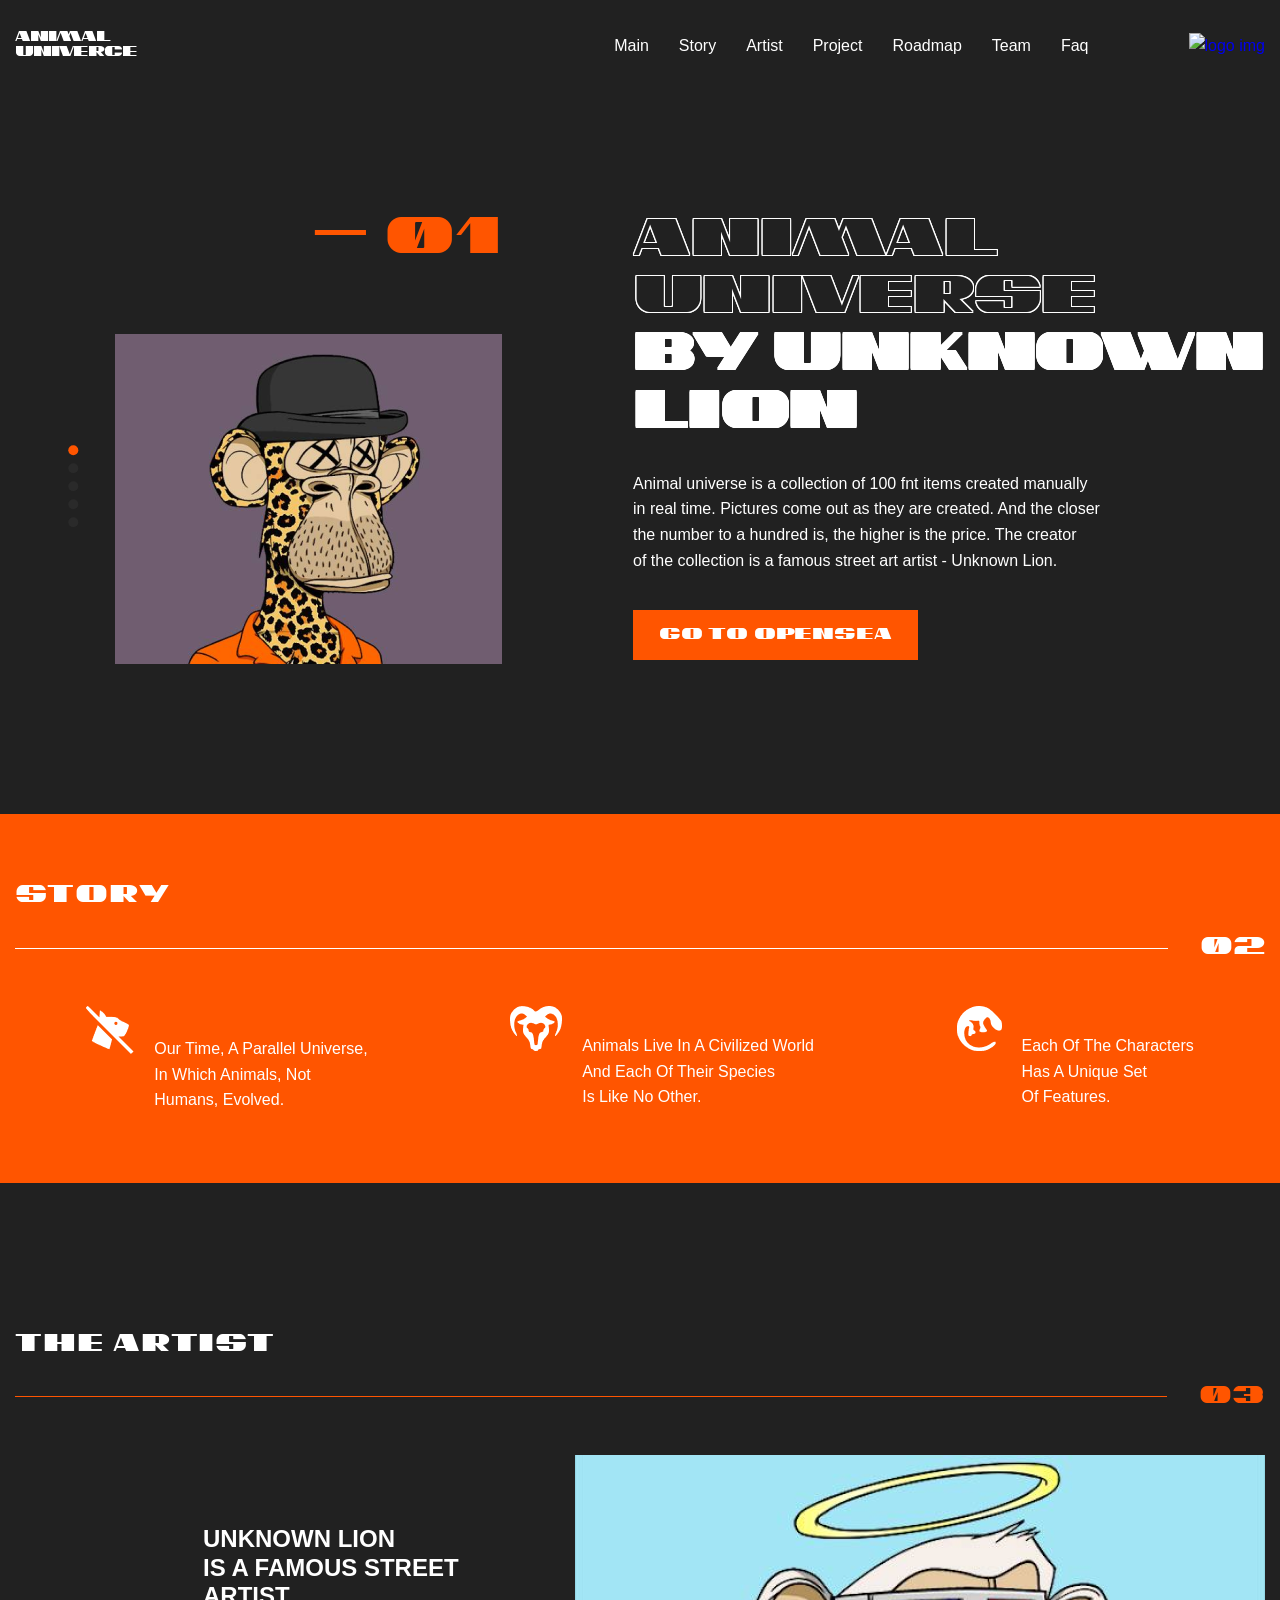
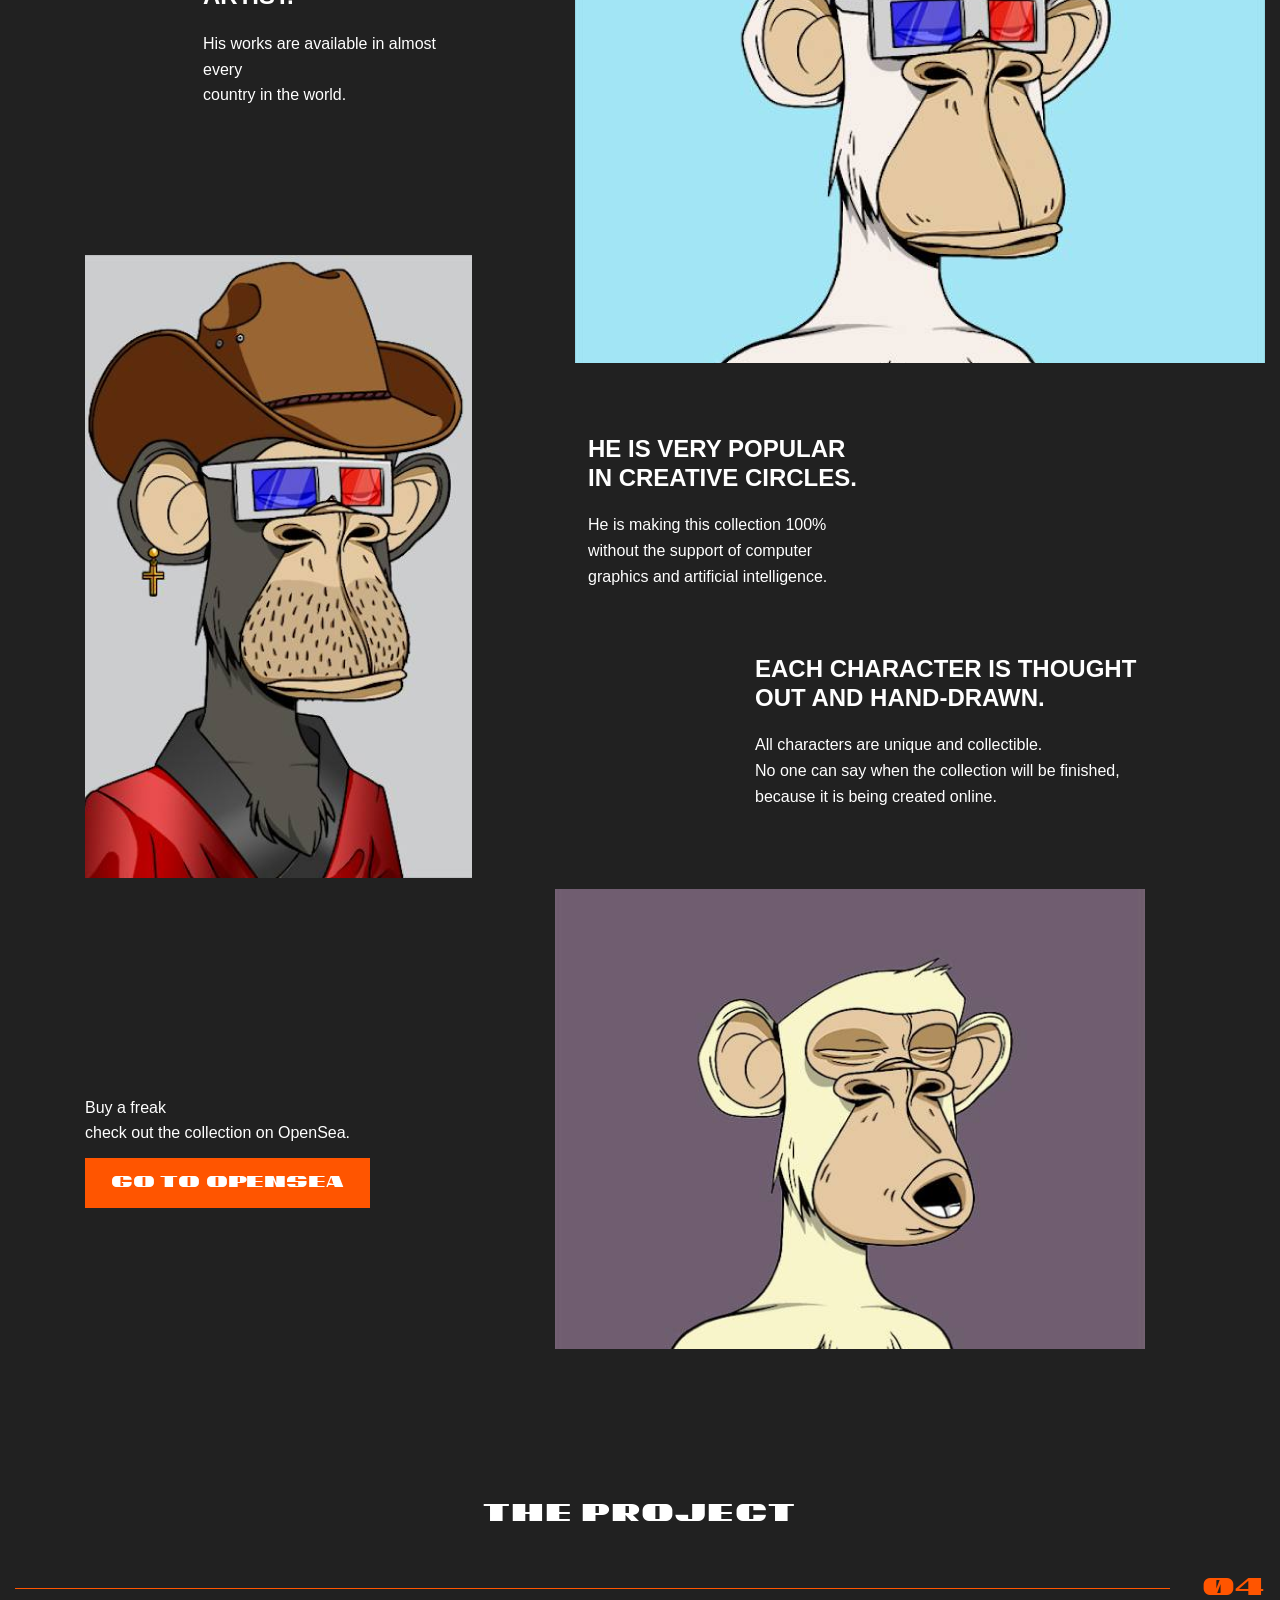
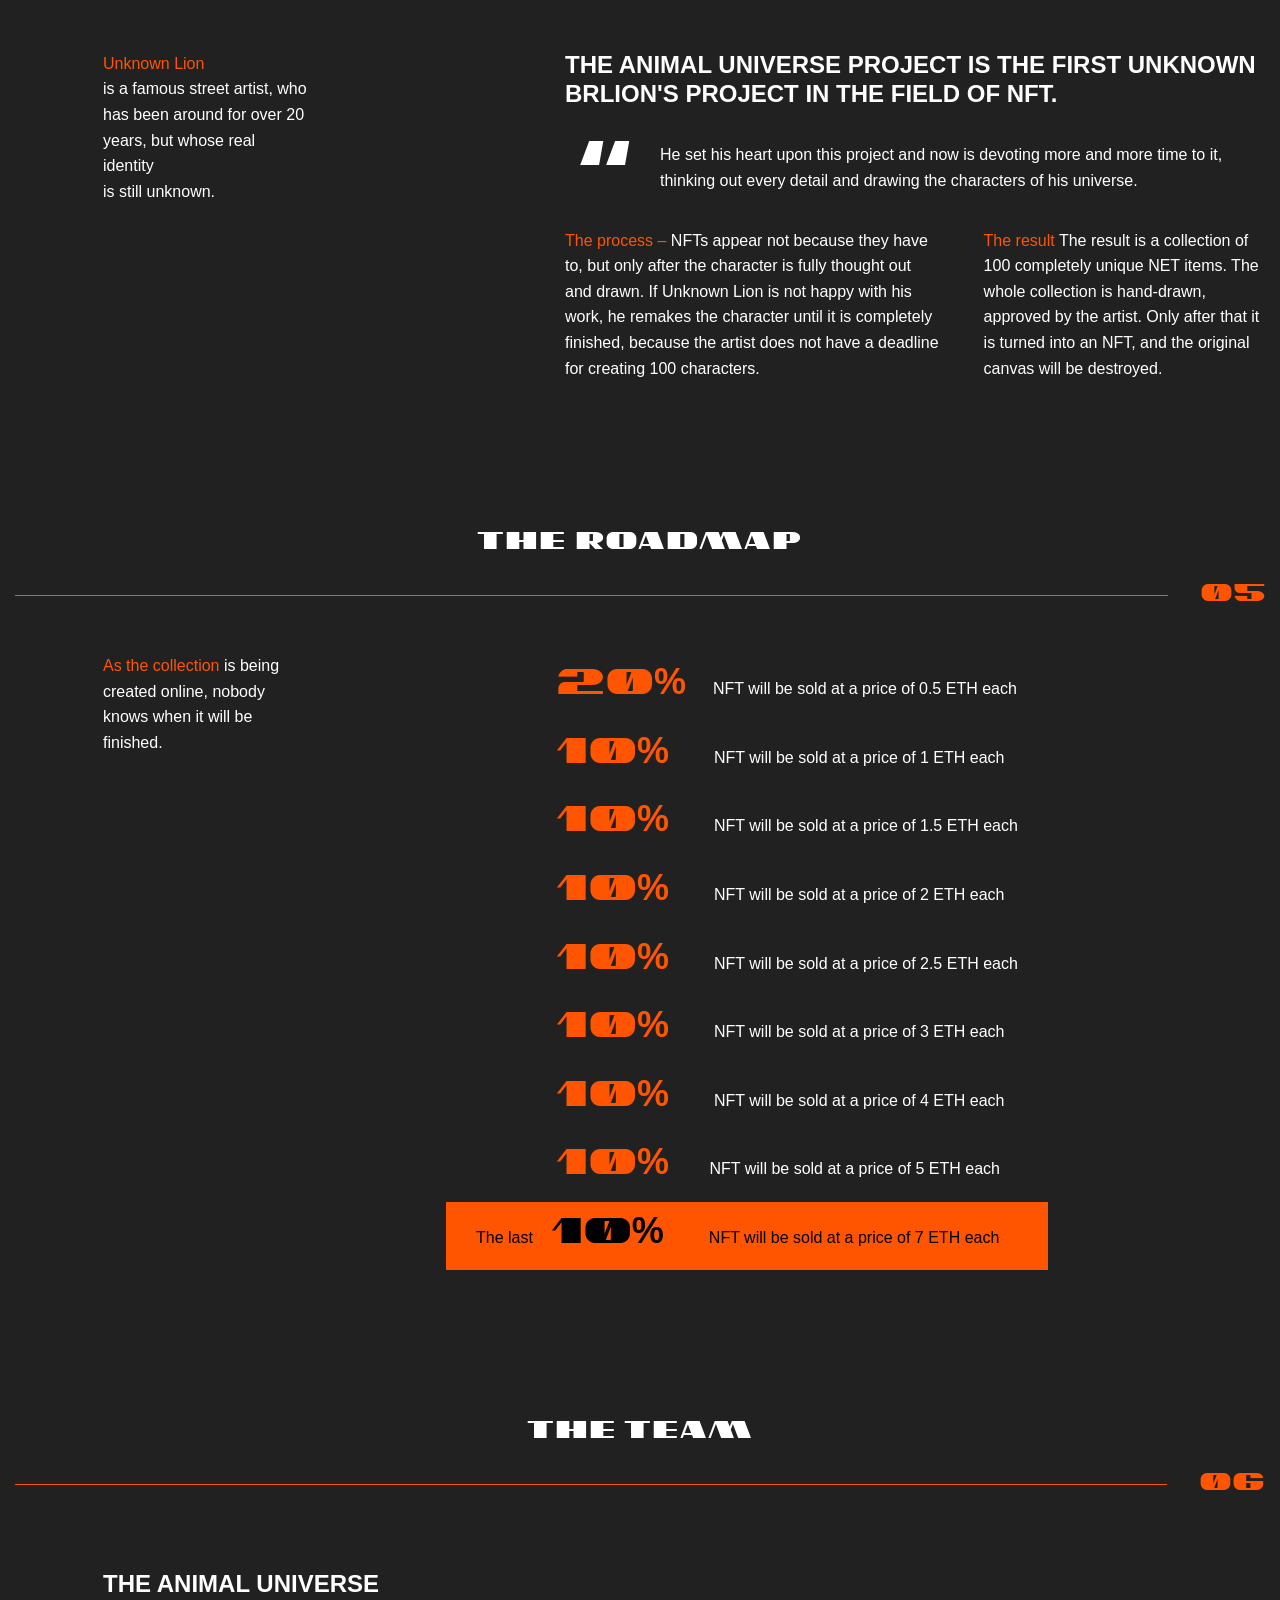
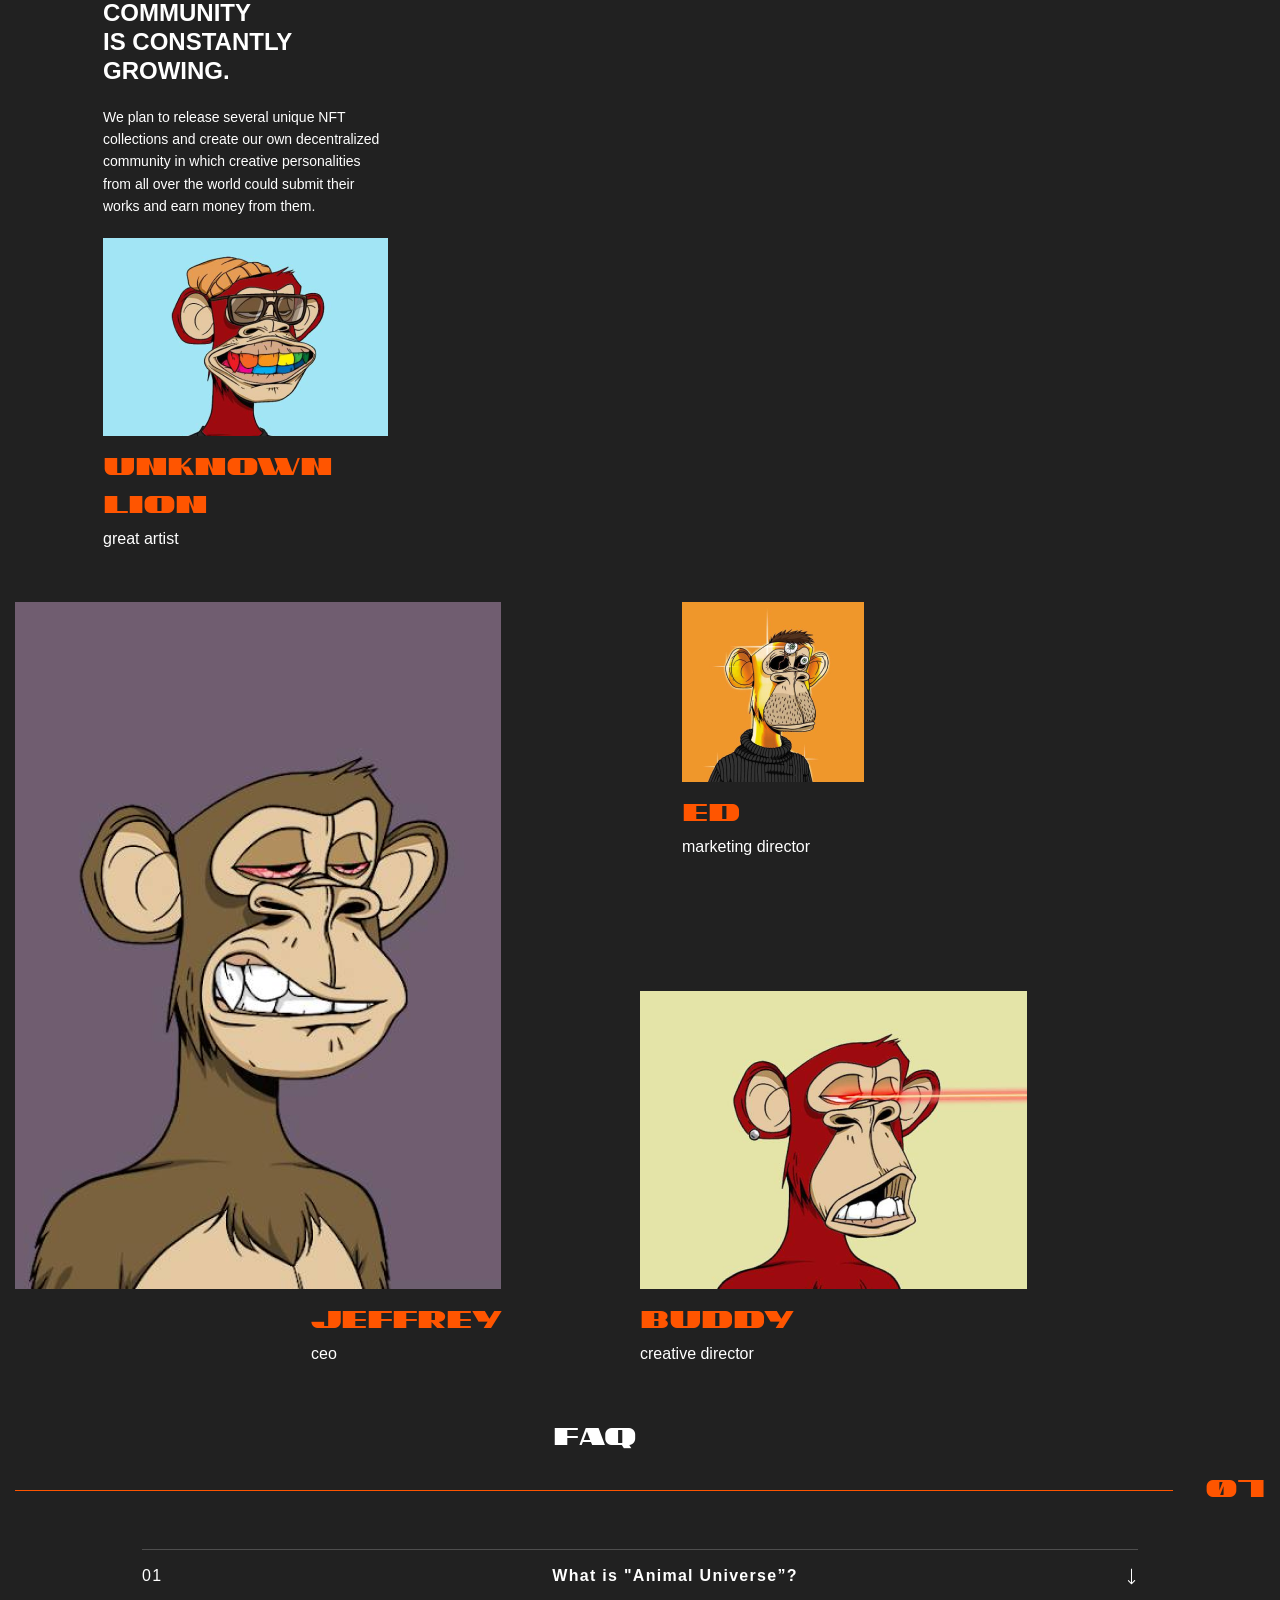
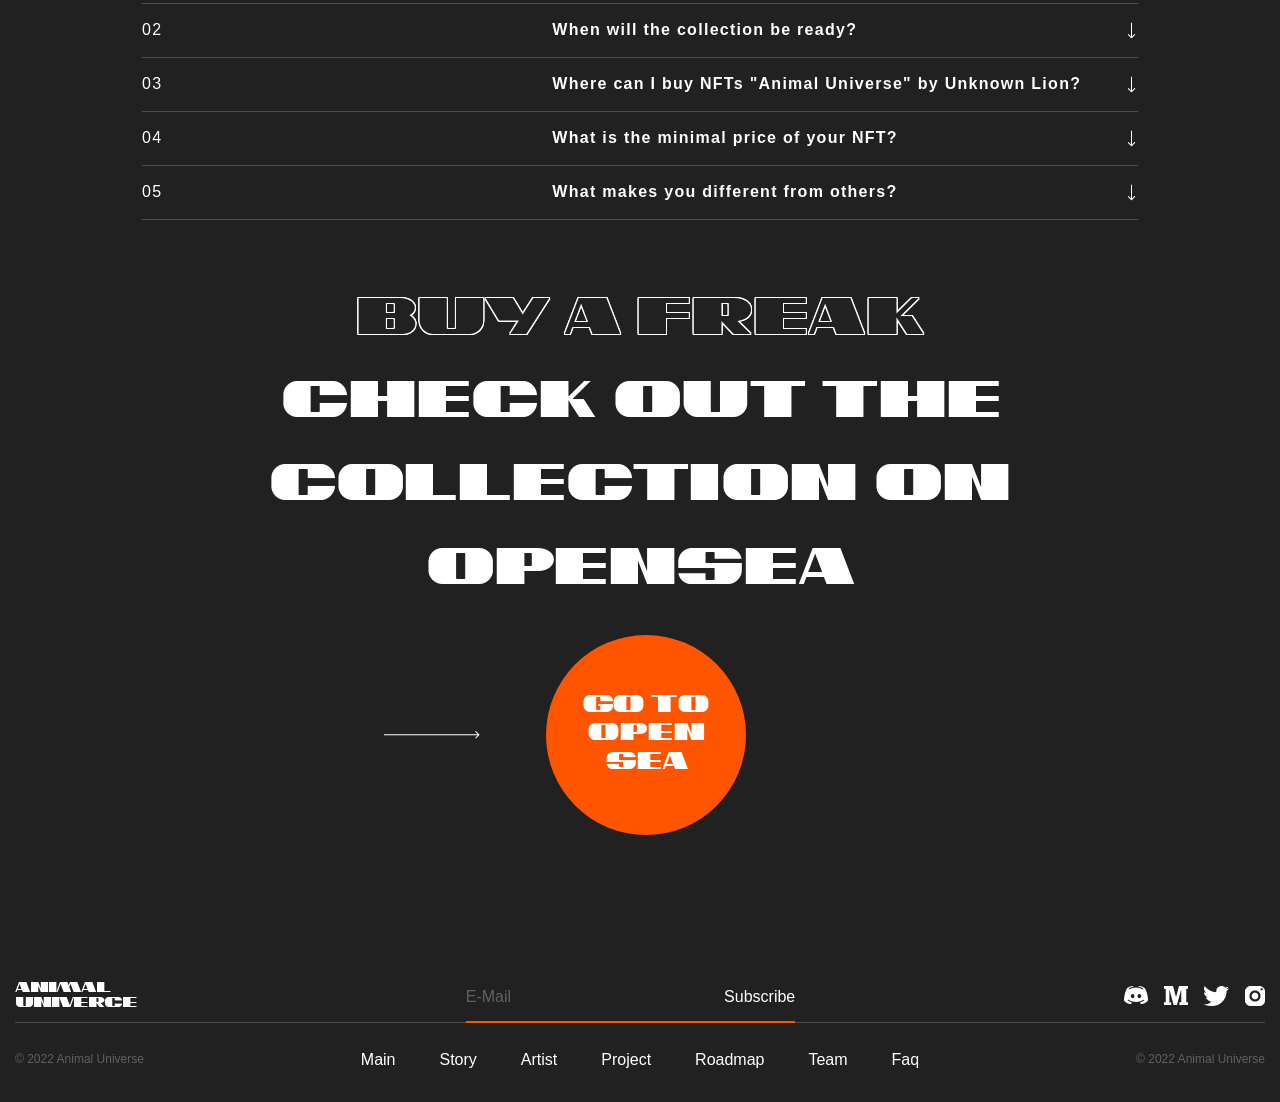
==== commit d4d8b381: "сделал адаптив" ====
--- a/app/index.html
+++ b/app/index.html
@@ -292,7 +292,7 @@
             </div>
         </div>
     </section>
-    <!-- <section id="roadmap" class="roadmap">
+    <section id="roadmap" class="roadmap">
         <div class="container">
             <h3 class="artist__title roadmap__title">
                 the roadmap
@@ -303,6 +303,9 @@
                     05
                 </div>
             </div>
+            <h3 class="artist__title artist__number-title">
+                the roadmap
+            </h3>
             <div class="roadmap__wrapper">
                 <p class="roadmap__descr">
                     <span>As the collection</span>
@@ -350,7 +353,7 @@
                         </span>
                     </li>
                     <li class="roadmap__item roadmap__item-hov">
-                        <span class="hov">The last &nbsp;</span> 10% &nbsp;&nbsp;&nbsp; <span
+                        <span class="hov">The <br> last &nbsp;</span> 10% &nbsp;&nbsp;&nbsp; <span
                             class="roadmap__item-span">
                             NFT will be sold at a price of 7 ETH each
                         </span>
@@ -358,8 +361,8 @@
                 </ul>
             </div>
         </div>
-    </section> -->
-    <!-- <section id="team" class="team">
+    </section>
+    <section id="team" class="team">
         <div class="container">
             <h3 class="artist__title team__title">
                 the team
@@ -370,6 +373,9 @@
                     06
                 </div>
             </div>
+            <h3 class="artist__title artist__number-title">
+                the team
+            </h3>
             <div class="team__wrapper">
                 <div class="team__left">
                     <h4 class="team__left-title">
@@ -420,9 +426,53 @@
                     </div>
                 </div>
             </div>
-        </div>
-    </section> -->
-    <!-- <section id="faq" class="faq">
+            <div class="team__slider">
+                <div class="slider-team swiper">
+                    <div class="swiper-wrapper">
+                        <div class="slider-team__item swiper-slide">
+                            <img class="slider-team__photo" src="images/header/2.png" alt="slider photo">
+                            <h4 class="slider-team__title">
+                                Unknown
+                                Lion
+                            </h4>
+                            <span>
+                                great artist
+                            </span>
+                        </div>
+                        <div class="slider-team__item swiper-slide">
+                            <img class="slider-team__photo" src="images/header/3.png" alt="slider photo">
+                            <h4 class="slider-team__title">
+                                Buddy
+                            </h4>
+                            <span>
+                                Creative Director
+                            </span>
+                        </div>
+                        <div class="slider-team__item swiper-slide">
+                            <img class="slider-team__photo" src="images/header/4.png" alt="slider photo">
+                            <h4 class="slider-team__title">
+                                Jeffrey
+                            </h4>
+                            <span>
+                                ceo
+                            </span>
+                        </div>
+                        <div class="slider-team__item swiper-slide">
+                            <img class="slider-team__photo" src="images/header/5.png" alt="slider photo">
+                            <h4 class="slider-team__title">
+                                Ed
+                            </h4>
+                            <span>
+                                MARKETING DIRECTOR
+                            </span>
+                        </div>
+                    </div>
+                    <div class="swiper-pagination"></div>
+                </div>
+            </div>
+        </div>
+    </section>
+    <section id="faq" class="faq">
         <div class="container">
             <h3 class="artist__title faq__title">
                 faq
@@ -518,8 +568,8 @@
                 </ul>
             </div>
         </div>
-    </section> -->
-    <!-- <footer class="footer">
+    </section>
+    <footer class="footer">
         <div class="container">
             <div class="footer__top">
                 <h2 class="footer__title">
@@ -612,9 +662,87 @@
                     © 2022 Animal Universe
                 </div>
             </div>
-        </div>
+            <div class="footer__mobile">
+                <a class="header__logo" href="#">
+                    <h3 class="header__logo-title">
+                        animal <br>
+                        univerce
+                    </h3>
+                </a>
+                <nav class="footer__menu menu">
+                    <ul class="menu__list mobile-list">
+                        <li class="menu__item">
+                            <a class="menu__link" href="#main">
+                                main
+                            </a>
+                        </li>
+                        <li class="menu__item">
+                            <a class="menu__link" href="#story">
+                                story
+                            </a>
+                        </li>
+                        <li class="menu__item">
+                            <a class="menu__link" href="#artist">
+                                artist
+                            </a>
+                        </li>
+                        <li class="menu__item">
+                            <a class="menu__link" href="#progect">
+                                project
+                            </a>
+                        </li>
+                        <li class="menu__item">
+                            <a class="menu__link" href="#roadmap">
+                                roadmap
+                            </a>
+                        </li>
+                        <li class="menu__item">
+                            <a class="menu__link" href="#team">
+                                team
+                            </a>
+                        </li>
+                        <li class="menu__item">
+                            <a class="menu__link" href="#faq">
+                                faq
+                            </a>
+                        </li>
+                    </ul>
+                </nav>
+                <div class="footer__social social mob-soc">
+                    <a class="social__link" href="#">
+                        <img class="social__img" src="images/1.png" alt="social img">
+                    </a>
+                    <a class="social__link" href="#">
+                        <img class="social__img" src="images/2.png" alt="social img">
+                    </a>
+                    <a class="social__link" href="#">
+                        <img class="social__img" src="images/3.png" alt="social img">
+                    </a>
+                    <a class="social__link" href="#">
+                        <img class="social__img" src="images/4.png" alt="social img">
+                    </a>
+                </div>
+                <div class="footer__linkbox mob-linkbox">
+                    <a class="footer__linkbox-link e-mail" href="#">
+                        E-mail
+                    </a>
+                    <a class="footer__linkbox-link" href="#">
+                        subscribe
+                    </a>
+                </div>
+                <div class="footer__bottom copy">
+                    <div class="footer__copy">
+                        © 2022 Animal Universe
+                    </div>
 
-    </footer> -->
+                    <div class="footer__copy">
+                        © 2022 Animal Universe
+                    </div>
+                </div>
+            </div>
+        </div>
+
+    </footer>
     <script src="js/main.min.js"></script>
 </body>
 
--- a/app/css/style.min.css
+++ b/app/css/style.min.css
@@ -1 +1 @@
-@font-face{font-family:"Poppins-Regular",sans-serif;font-weight:400;font-style:normal;src:local("Poppins-Regular"),url("../fonts/Poppins-Regular.woff2") format("woff2");font-display:swap}@font-face{font-family:"Poppins-Black",sans-serif;font-weight:900;font-style:normal;src:local("Poppins-Black"),url("../fonts/Poppins-Black.woff2") format("woff2");font-display:swap}@font-face{font-family:"Poppins-Bold",sans-serif;font-weight:700;font-style:normal;src:local("Poppins-Bold"),url("../fonts/Poppins-Bold.woff2") format("woff2");font-display:swap}@font-face{font-family:"Poppins-SemiBold",sans-serif;font-weight:600;font-style:normal;src:local("Poppins-SemiBold"),url("../fonts/Poppins-SemiBold.woff2") format("woff2");font-display:swap}@font-face{font-family:"OTFGlusp-Bold";font-weight:700;font-style:normal;src:local("OTFGlusp-Bold"),url("../fonts/OTFGlusp-Bold.woff2") format("woff2");font-display:swap}@font-face{font-family:"TitilliumWeb-Regular",sans-serif;font-weight:400;font-style:normal;src:local("TitilliumWeb-Regular"),url("../fonts/TitilliumWeb-Regular.woff2") format("woff2");font-display:swap}@font-face{font-family:"TitilliumWeb-SemiBold",sans-serif;font-weight:600;font-style:normal;src:local("TitilliumWeb-SemiBold"),url("../fonts/TitilliumWeb-SemiBold.woff2") format("woff2");font-display:swap}html{-webkit-box-sizing:border-box;box-sizing:border-box}*,*::after,*::before{-webkit-box-sizing:inherit;box-sizing:inherit}ul[class],ol[class]{padding:0}body,h1,h2,h3,h4,h5,h6,p,ul[class],ol[class],li,figure,figcaption,blockquote,dl,dd{margin:0}ul[class]{list-style:none}img{max-width:100%;display:block}input,button,textarea,select{font:inherit}a{text-decoration:none}.team .name span,.roadmap .hov,.roadmap__item-span,body{font-family:"Poppins-Regular",sans-serif;font-weight:400}.faq__text-link,.project__content-title,.artist__content-title{font-family:"Poppins-Bold",sans-serif;font-weight:700}.footer__top-link,.footer__title,.team .name,.roadmap__item,.project__content-text::before,.artist .link-box__link,.artist__number-symbol,.artist__title,.story__number-symbol,.story__title,.header__info-link,.header__title,.header__slider-title,.header__logo-title{font-family:"OTFGlusp-Bold",sans-serif;font-weight:700}.team__left-text{font-family:"TitilliumWeb-Regular",sans-serif;font-weight:400}.team__left-title{font-family:"TitilliumWeb-SemiBold",sans-serif;font-weight:600}html,body{height:100%}body{color:#fff;font-size:16px;line-height:160%;display:-webkit-box;display:-ms-flexbox;display:flex;-webkit-box-orient:vertical;-webkit-box-direction:normal;-ms-flex-direction:column;flex-direction:column;background:#212121}.container{max-width:1400px;margin:0 auto;padding:0 15px}a{-ms-flex-negative:0;flex-shrink:0}@font-face{font-family:"swiper-icons";src:url("data:application/font-woff;charset=utf-8;base64, [base64]//wADZ2x5ZgAAAywAAADMAAAD2MHtryVoZWFkAAABbAAAADAAAAA2E2+eoWhoZWEAAAGcAAAAHwAAACQC9gDzaG10eAAAAigAAAAZAAAArgJkABFsb2NhAAAC0AAAAFoAAABaFQAUGG1heHAAAAG8AAAAHwAAACAAcABAbmFtZQAAA/gAAAE5AAACXvFdBwlwb3N0AAAFNAAAAGIAAACE5s74hXjaY2BkYGAAYpf5Hu/j+W2+MnAzMYDAzaX6QjD6/4//Bxj5GA8AuRwMYGkAPywL13jaY2BkYGA88P8Agx4j+/8fQDYfA1AEBWgDAIB2BOoAeNpjYGRgYNBh4GdgYgABEMnIABJzYNADCQAACWgAsQB42mNgYfzCOIGBlYGB0YcxjYGBwR1Kf2WQZGhhYGBiYGVmgAFGBiQQkOaawtDAoMBQxXjg/wEGPcYDDA4wNUA2CCgwsAAAO4EL6gAAeNpj2M0gyAACqxgGNWBkZ2D4/wMA+xkDdgAAAHjaY2BgYGaAYBkGRgYQiAHyGMF8FgYHIM3DwMHABGQrMOgyWDLEM1T9/w8UBfEMgLzE////P/5//f/V/xv+r4eaAAeMbAxwIUYmIMHEgKYAYjUcsDAwsLKxc3BycfPw8jEQA/[base64]/uznmfPFBNODM2K7MTQ45YEAZqGP81AmGGcF3iPqOop0r1SPTaTbVkfUe4HXj97wYE+yNwWYxwWu4v1ugWHgo3S1XdZEVqWM7ET0cfnLGxWfkgR42o2PvWrDMBSFj/IHLaF0zKjRgdiVMwScNRAoWUoH78Y2icB/yIY09An6AH2Bdu/UB+yxopYshQiEvnvu0dURgDt8QeC8PDw7Fpji3fEA4z/PEJ6YOB5hKh4dj3EvXhxPqH/SKUY3rJ7srZ4FZnh1PMAtPhwP6fl2PMJMPDgeQ4rY8YT6Gzao0eAEA409DuggmTnFnOcSCiEiLMgxCiTI6Cq5DZUd3Qmp10vO0LaLTd2cjN4fOumlc7lUYbSQcZFkutRG7g6JKZKy0RmdLY680CDnEJ+UMkpFFe1RN7nxdVpXrC4aTtnaurOnYercZg2YVmLN/d/gczfEimrE/fs/bOuq29Zmn8tloORaXgZgGa78yO9/cnXm2BpaGvq25Dv9S4E9+5SIc9PqupJKhYFSSl47+Qcr1mYNAAAAeNptw0cKwkAAAMDZJA8Q7OUJvkLsPfZ6zFVERPy8qHh2YER+3i/BP83vIBLLySsoKimrqKqpa2hp6+jq6RsYGhmbmJqZSy0sraxtbO3sHRydnEMU4uR6yx7JJXveP7WrDycAAAAAAAH//wACeNpjYGRgYOABYhkgZgJCZgZNBkYGLQZtIJsFLMYAAAw3ALgAeNolizEKgDAQBCchRbC2sFER0YD6qVQiBCv/H9ezGI6Z5XBAw8CBK/m5iQQVauVbXLnOrMZv2oLdKFa8Pjuru2hJzGabmOSLzNMzvutpB3N42mNgZGBg4GKQYzBhYMxJLMlj4GBgAYow/P/PAJJhLM6sSoWKfWCAAwDAjgbRAAB42mNgYGBkAIIbCZo5IPrmUn0hGA0AO8EFTQAA");font-weight:400;font-style:normal}:root{--swiper-theme-color: #007aff}.swiper{margin-left:auto;margin-right:auto;position:relative;overflow:hidden;list-style:none;padding:0;z-index:1}.swiper-vertical>.swiper-wrapper{-webkit-box-orient:vertical;-webkit-box-direction:normal;-ms-flex-direction:column;flex-direction:column}.swiper-wrapper{position:relative;width:100%;height:100%;z-index:1;display:-webkit-box;display:-ms-flexbox;display:flex;-webkit-transition-property:-webkit-transform;transition-property:-webkit-transform;-o-transition-property:transform;transition-property:transform;transition-property:transform, -webkit-transform;-webkit-box-sizing:content-box;box-sizing:content-box}.swiper-android .swiper-slide,.swiper-wrapper{-webkit-transform:translate3d(0px, 0, 0);transform:translate3d(0px, 0, 0)}.swiper-pointer-events{-ms-touch-action:pan-y;touch-action:pan-y}.swiper-pointer-events.swiper-vertical{-ms-touch-action:pan-x;touch-action:pan-x}.swiper-slide{-ms-flex-negative:0;flex-shrink:0;width:100%;height:100%;position:relative;-webkit-transition-property:-webkit-transform;transition-property:-webkit-transform;-o-transition-property:transform;transition-property:transform;transition-property:transform, -webkit-transform}.swiper-slide-invisible-blank{visibility:hidden}.swiper-autoheight,.swiper-autoheight .swiper-slide{height:auto}.swiper-autoheight .swiper-wrapper{-webkit-box-align:start;-ms-flex-align:start;align-items:flex-start;-webkit-transition-property:height,-webkit-transform;transition-property:height,-webkit-transform;-o-transition-property:transform,height;transition-property:transform,height;transition-property:transform,height,-webkit-transform}.swiper-backface-hidden .swiper-slide{-webkit-transform:translateZ(0);transform:translateZ(0);-webkit-backface-visibility:hidden;backface-visibility:hidden}.swiper-3d,.swiper-3d.swiper-css-mode .swiper-wrapper{-webkit-perspective:1200px;perspective:1200px}.swiper-3d .swiper-wrapper,.swiper-3d .swiper-slide,.swiper-3d .swiper-slide-shadow,.swiper-3d .swiper-slide-shadow-left,.swiper-3d .swiper-slide-shadow-right,.swiper-3d .swiper-slide-shadow-top,.swiper-3d .swiper-slide-shadow-bottom,.swiper-3d .swiper-cube-shadow{-webkit-transform-style:preserve-3d;transform-style:preserve-3d}.swiper-3d .swiper-slide-shadow,.swiper-3d .swiper-slide-shadow-left,.swiper-3d .swiper-slide-shadow-right,.swiper-3d .swiper-slide-shadow-top,.swiper-3d .swiper-slide-shadow-bottom{position:absolute;left:0;top:0;width:100%;height:100%;pointer-events:none;z-index:10}.swiper-3d .swiper-slide-shadow{background:rgba(0, 0, 0, 0.15)}.swiper-3d .swiper-slide-shadow-left{background-image:-webkit-gradient(linear, right top, left top, from(rgba(0, 0, 0, 0.5)), to(rgba(0, 0, 0, 0)));background-image:-o-linear-gradient(right, rgba(0, 0, 0, 0.5), rgba(0, 0, 0, 0));background-image:linear-gradient(to left, rgba(0, 0, 0, 0.5), rgba(0, 0, 0, 0))}.swiper-3d .swiper-slide-shadow-right{background-image:-webkit-gradient(linear, left top, right top, from(rgba(0, 0, 0, 0.5)), to(rgba(0, 0, 0, 0)));background-image:-o-linear-gradient(left, rgba(0, 0, 0, 0.5), rgba(0, 0, 0, 0));background-image:linear-gradient(to right, rgba(0, 0, 0, 0.5), rgba(0, 0, 0, 0))}.swiper-3d .swiper-slide-shadow-top{background-image:-webkit-gradient(linear, left bottom, left top, from(rgba(0, 0, 0, 0.5)), to(rgba(0, 0, 0, 0)));background-image:-o-linear-gradient(bottom, rgba(0, 0, 0, 0.5), rgba(0, 0, 0, 0));background-image:linear-gradient(to top, rgba(0, 0, 0, 0.5), rgba(0, 0, 0, 0))}.swiper-3d .swiper-slide-shadow-bottom{background-image:-webkit-gradient(linear, left top, left bottom, from(rgba(0, 0, 0, 0.5)), to(rgba(0, 0, 0, 0)));background-image:-o-linear-gradient(top, rgba(0, 0, 0, 0.5), rgba(0, 0, 0, 0));background-image:linear-gradient(to bottom, rgba(0, 0, 0, 0.5), rgba(0, 0, 0, 0))}.swiper-css-mode>.swiper-wrapper{overflow:auto;scrollbar-width:none;-ms-overflow-style:none}.swiper-css-mode>.swiper-wrapper::-webkit-scrollbar{display:none}.swiper-css-mode>.swiper-wrapper>.swiper-slide{scroll-snap-align:start start}.swiper-horizontal.swiper-css-mode>.swiper-wrapper{-ms-scroll-snap-type:x mandatory;scroll-snap-type:x mandatory}.swiper-vertical.swiper-css-mode>.swiper-wrapper{-ms-scroll-snap-type:y mandatory;scroll-snap-type:y mandatory}.swiper-centered>.swiper-wrapper::before{content:"";-ms-flex-negative:0;flex-shrink:0;-webkit-box-ordinal-group:10000;-ms-flex-order:9999;order:9999}.swiper-centered.swiper-horizontal>.swiper-wrapper>.swiper-slide:first-child{-webkit-margin-start:var(--swiper-centered-offset-before);margin-inline-start:var(--swiper-centered-offset-before)}.swiper-centered.swiper-horizontal>.swiper-wrapper::before{height:100%;min-height:1px;width:var(--swiper-centered-offset-after)}.swiper-centered.swiper-vertical>.swiper-wrapper>.swiper-slide:first-child{-webkit-margin-before:var(--swiper-centered-offset-before);margin-block-start:var(--swiper-centered-offset-before)}.swiper-centered.swiper-vertical>.swiper-wrapper::before{width:100%;min-width:1px;height:var(--swiper-centered-offset-after)}.swiper-centered>.swiper-wrapper>.swiper-slide{scroll-snap-align:center center}.swiper-virtual .swiper-slide{-webkit-backface-visibility:hidden;-webkit-transform:translateZ(0);transform:translateZ(0)}.swiper-virtual.swiper-css-mode .swiper-wrapper::after{content:"";position:absolute;left:0;top:0;pointer-events:none}.swiper-virtual.swiper-css-mode.swiper-horizontal .swiper-wrapper::after{height:1px;width:var(--swiper-virtual-size)}.swiper-virtual.swiper-css-mode.swiper-vertical .swiper-wrapper::after{width:1px;height:var(--swiper-virtual-size)}:root{--swiper-navigation-size: 44px}.swiper-button-prev,.swiper-button-next{position:absolute;top:50%;width:calc(var(--swiper-navigation-size)/44*27);height:var(--swiper-navigation-size);margin-top:calc(0px - var(--swiper-navigation-size)/2);z-index:10;cursor:pointer;display:-webkit-box;display:-ms-flexbox;display:flex;-webkit-box-align:center;-ms-flex-align:center;align-items:center;-webkit-box-pack:center;-ms-flex-pack:center;justify-content:center;color:var(--swiper-navigation-color, var(--swiper-theme-color))}.swiper-button-prev.swiper-button-disabled,.swiper-button-next.swiper-button-disabled{opacity:.35;cursor:auto;pointer-events:none}.swiper-button-prev.swiper-button-hidden,.swiper-button-next.swiper-button-hidden{opacity:0;cursor:auto;pointer-events:none}.swiper-navigation-disabled .swiper-button-prev,.swiper-navigation-disabled .swiper-button-next{display:none !important}.swiper-button-prev:after,.swiper-button-next:after{font-family:swiper-icons;font-size:var(--swiper-navigation-size);text-transform:none !important;letter-spacing:0;font-variant:initial;line-height:1}.swiper-button-prev,.swiper-rtl .swiper-button-next{left:10px;right:auto}.swiper-button-prev:after,.swiper-rtl .swiper-button-next:after{content:"prev"}.swiper-button-next,.swiper-rtl .swiper-button-prev{right:10px;left:auto}.swiper-button-next:after,.swiper-rtl .swiper-button-prev:after{content:"next"}.swiper-button-lock{display:none}.swiper-pagination{position:absolute;text-align:center;-webkit-transition:300ms opacity;-o-transition:300ms opacity;transition:300ms opacity;-webkit-transform:translate3d(0, 0, 0);transform:translate3d(0, 0, 0);z-index:10}.swiper-pagination.swiper-pagination-hidden{opacity:0}.swiper-pagination-disabled>.swiper-pagination,.swiper-pagination.swiper-pagination-disabled{display:none !important}.swiper-pagination-fraction,.swiper-pagination-custom,.swiper-horizontal>.swiper-pagination-bullets,.swiper-pagination-bullets.swiper-pagination-horizontal{bottom:10px;left:0;width:100%}.swiper-pagination-bullets-dynamic{overflow:hidden;font-size:0}.swiper-pagination-bullets-dynamic .swiper-pagination-bullet{-webkit-transform:scale(0.33);-ms-transform:scale(0.33);transform:scale(0.33);position:relative}.swiper-pagination-bullets-dynamic .swiper-pagination-bullet-active{-webkit-transform:scale(1);-ms-transform:scale(1);transform:scale(1)}.swiper-pagination-bullets-dynamic .swiper-pagination-bullet-active-main{-webkit-transform:scale(1);-ms-transform:scale(1);transform:scale(1)}.swiper-pagination-bullets-dynamic .swiper-pagination-bullet-active-prev{-webkit-transform:scale(0.66);-ms-transform:scale(0.66);transform:scale(0.66)}.swiper-pagination-bullets-dynamic .swiper-pagination-bullet-active-prev-prev{-webkit-transform:scale(0.33);-ms-transform:scale(0.33);transform:scale(0.33)}.swiper-pagination-bullets-dynamic .swiper-pagination-bullet-active-next{-webkit-transform:scale(0.66);-ms-transform:scale(0.66);transform:scale(0.66)}.swiper-pagination-bullets-dynamic .swiper-pagination-bullet-active-next-next{-webkit-transform:scale(0.33);-ms-transform:scale(0.33);transform:scale(0.33)}.swiper-pagination-bullet{width:var(--swiper-pagination-bullet-width, var(--swiper-pagination-bullet-size, 8px));height:var(--swiper-pagination-bullet-height, var(--swiper-pagination-bullet-size, 8px));display:inline-block;border-radius:50%;background:var(--swiper-pagination-bullet-inactive-color, #000);opacity:var(--swiper-pagination-bullet-inactive-opacity, 0.2)}button.swiper-pagination-bullet{border:none;margin:0;padding:0;-webkit-box-shadow:none;box-shadow:none;-webkit-appearance:none;-moz-appearance:none;appearance:none}.swiper-pagination-clickable .swiper-pagination-bullet{cursor:pointer}.swiper-pagination-bullet:only-child{display:none !important}.swiper-pagination-bullet-active{opacity:var(--swiper-pagination-bullet-opacity, 1);background:var(--swiper-pagination-color, var(--swiper-theme-color))}.swiper-vertical>.swiper-pagination-bullets,.swiper-pagination-vertical.swiper-pagination-bullets{right:10px;top:50%;-webkit-transform:translate3d(0px, -50%, 0);transform:translate3d(0px, -50%, 0)}.swiper-vertical>.swiper-pagination-bullets .swiper-pagination-bullet,.swiper-pagination-vertical.swiper-pagination-bullets .swiper-pagination-bullet{margin:var(--swiper-pagination-bullet-vertical-gap, 6px) 0;display:block}.swiper-vertical>.swiper-pagination-bullets.swiper-pagination-bullets-dynamic,.swiper-pagination-vertical.swiper-pagination-bullets.swiper-pagination-bullets-dynamic{top:50%;-webkit-transform:translateY(-50%);-ms-transform:translateY(-50%);transform:translateY(-50%);width:8px}.swiper-vertical>.swiper-pagination-bullets.swiper-pagination-bullets-dynamic .swiper-pagination-bullet,.swiper-pagination-vertical.swiper-pagination-bullets.swiper-pagination-bullets-dynamic .swiper-pagination-bullet{display:inline-block;-webkit-transition:200ms top,200ms -webkit-transform;transition:200ms top,200ms -webkit-transform;-o-transition:200ms transform,200ms top;transition:200ms transform,200ms top;transition:200ms transform,200ms top,200ms -webkit-transform}.swiper-horizontal>.swiper-pagination-bullets .swiper-pagination-bullet,.swiper-pagination-horizontal.swiper-pagination-bullets .swiper-pagination-bullet{margin:0 var(--swiper-pagination-bullet-horizontal-gap, 4px)}.swiper-horizontal>.swiper-pagination-bullets.swiper-pagination-bullets-dynamic,.swiper-pagination-horizontal.swiper-pagination-bullets.swiper-pagination-bullets-dynamic{left:50%;-webkit-transform:translateX(-50%);-ms-transform:translateX(-50%);transform:translateX(-50%);white-space:nowrap}.swiper-horizontal>.swiper-pagination-bullets.swiper-pagination-bullets-dynamic .swiper-pagination-bullet,.swiper-pagination-horizontal.swiper-pagination-bullets.swiper-pagination-bullets-dynamic .swiper-pagination-bullet{-webkit-transition:200ms left,200ms -webkit-transform;transition:200ms left,200ms -webkit-transform;-o-transition:200ms transform,200ms left;transition:200ms transform,200ms left;transition:200ms transform,200ms left,200ms -webkit-transform}.swiper-horizontal.swiper-rtl>.swiper-pagination-bullets-dynamic .swiper-pagination-bullet{-webkit-transition:200ms right,200ms -webkit-transform;transition:200ms right,200ms -webkit-transform;-o-transition:200ms transform,200ms right;transition:200ms transform,200ms right;transition:200ms transform,200ms right,200ms -webkit-transform}.swiper-pagination-progressbar{background:rgba(0, 0, 0, 0.25);position:absolute}.swiper-pagination-progressbar .swiper-pagination-progressbar-fill{background:var(--swiper-pagination-color, var(--swiper-theme-color));position:absolute;left:0;top:0;width:100%;height:100%;-webkit-transform:scale(0);-ms-transform:scale(0);transform:scale(0);-webkit-transform-origin:left top;-ms-transform-origin:left top;transform-origin:left top}.swiper-rtl .swiper-pagination-progressbar .swiper-pagination-progressbar-fill{-webkit-transform-origin:right top;-ms-transform-origin:right top;transform-origin:right top}.swiper-horizontal>.swiper-pagination-progressbar,.swiper-pagination-progressbar.swiper-pagination-horizontal,.swiper-vertical>.swiper-pagination-progressbar.swiper-pagination-progressbar-opposite,.swiper-pagination-progressbar.swiper-pagination-vertical.swiper-pagination-progressbar-opposite{width:100%;height:4px;left:0;top:0}.swiper-vertical>.swiper-pagination-progressbar,.swiper-pagination-progressbar.swiper-pagination-vertical,.swiper-horizontal>.swiper-pagination-progressbar.swiper-pagination-progressbar-opposite,.swiper-pagination-progressbar.swiper-pagination-horizontal.swiper-pagination-progressbar-opposite{width:4px;height:100%;left:0;top:0}.swiper-pagination-lock{display:none}.swiper-scrollbar{border-radius:10px;position:relative;-ms-touch-action:none;background:rgba(0, 0, 0, 0.1)}.swiper-scrollbar-disabled>.swiper-scrollbar,.swiper-scrollbar.swiper-scrollbar-disabled{display:none !important}.swiper-horizontal>.swiper-scrollbar,.swiper-scrollbar.swiper-scrollbar-horizontal{position:absolute;left:1%;bottom:3px;z-index:50;height:5px;width:98%}.swiper-vertical>.swiper-scrollbar,.swiper-scrollbar.swiper-scrollbar-vertical{position:absolute;right:3px;top:1%;z-index:50;width:5px;height:98%}.swiper-scrollbar-drag{height:100%;width:100%;position:relative;background:rgba(0, 0, 0, 0.5);border-radius:10px;left:0;top:0}.swiper-scrollbar-cursor-drag{cursor:move}.swiper-scrollbar-lock{display:none}.swiper-zoom-container{width:100%;height:100%;display:-webkit-box;display:-ms-flexbox;display:flex;-webkit-box-pack:center;-ms-flex-pack:center;justify-content:center;-webkit-box-align:center;-ms-flex-align:center;align-items:center;text-align:center}.swiper-zoom-container>img,.swiper-zoom-container>svg,.swiper-zoom-container>canvas{max-width:100%;max-height:100%;-o-object-fit:contain;object-fit:contain}.swiper-slide-zoomed{cursor:move}.swiper-lazy-preloader{width:42px;height:42px;position:absolute;left:50%;top:50%;margin-left:-21px;margin-top:-21px;z-index:10;-webkit-transform-origin:50%;-ms-transform-origin:50%;transform-origin:50%;-webkit-box-sizing:border-box;box-sizing:border-box;border:4px solid var(--swiper-preloader-color, var(--swiper-theme-color));border-radius:50%;border-top-color:transparent}.swiper:not(.swiper-watch-progress) .swiper-lazy-preloader,.swiper-watch-progress .swiper-slide-visible .swiper-lazy-preloader{-webkit-animation:swiper-preloader-spin 1s infinite linear;animation:swiper-preloader-spin 1s infinite linear}.swiper-lazy-preloader-white{--swiper-preloader-color: #fff}.swiper-lazy-preloader-black{--swiper-preloader-color: #000}@-webkit-keyframes swiper-preloader-spin{0%{-webkit-transform:rotate(0deg);transform:rotate(0deg)}100%{-webkit-transform:rotate(360deg);transform:rotate(360deg)}}@keyframes swiper-preloader-spin{0%{-webkit-transform:rotate(0deg);transform:rotate(0deg)}100%{-webkit-transform:rotate(360deg);transform:rotate(360deg)}}.swiper .swiper-notification{position:absolute;left:0;top:0;pointer-events:none;opacity:0;z-index:-1000}.swiper-free-mode>.swiper-wrapper{-webkit-transition-timing-function:ease-out;-o-transition-timing-function:ease-out;transition-timing-function:ease-out;margin:0 auto}.swiper-grid>.swiper-wrapper{-ms-flex-wrap:wrap;flex-wrap:wrap}.swiper-grid-column>.swiper-wrapper{-ms-flex-wrap:wrap;flex-wrap:wrap;-webkit-box-orient:vertical;-webkit-box-direction:normal;-ms-flex-direction:column;flex-direction:column}.swiper-fade.swiper-free-mode .swiper-slide{-webkit-transition-timing-function:ease-out;-o-transition-timing-function:ease-out;transition-timing-function:ease-out}.swiper-fade .swiper-slide{pointer-events:none;-webkit-transition-property:opacity;-o-transition-property:opacity;transition-property:opacity}.swiper-fade .swiper-slide .swiper-slide{pointer-events:none}.swiper-fade .swiper-slide-active,.swiper-fade .swiper-slide-active .swiper-slide-active{pointer-events:auto}.swiper-cube{overflow:visible}.swiper-cube .swiper-slide{pointer-events:none;-webkit-backface-visibility:hidden;backface-visibility:hidden;z-index:1;visibility:hidden;-webkit-transform-origin:0 0;-ms-transform-origin:0 0;transform-origin:0 0;width:100%;height:100%}.swiper-cube .swiper-slide .swiper-slide{pointer-events:none}.swiper-cube.swiper-rtl .swiper-slide{-webkit-transform-origin:100% 0;-ms-transform-origin:100% 0;transform-origin:100% 0}.swiper-cube .swiper-slide-active,.swiper-cube .swiper-slide-active .swiper-slide-active{pointer-events:auto}.swiper-cube .swiper-slide-active,.swiper-cube .swiper-slide-next,.swiper-cube .swiper-slide-prev,.swiper-cube .swiper-slide-next+.swiper-slide{pointer-events:auto;visibility:visible}.swiper-cube .swiper-slide-shadow-top,.swiper-cube .swiper-slide-shadow-bottom,.swiper-cube .swiper-slide-shadow-left,.swiper-cube .swiper-slide-shadow-right{z-index:0;-webkit-backface-visibility:hidden;backface-visibility:hidden}.swiper-cube .swiper-cube-shadow{position:absolute;left:0;bottom:0px;width:100%;height:100%;opacity:.6;z-index:0}.swiper-cube .swiper-cube-shadow:before{content:"";background:#000;position:absolute;left:0;top:0;bottom:0;right:0;-webkit-filter:blur(50px);filter:blur(50px)}.swiper-flip{overflow:visible}.swiper-flip .swiper-slide{pointer-events:none;-webkit-backface-visibility:hidden;backface-visibility:hidden;z-index:1}.swiper-flip .swiper-slide .swiper-slide{pointer-events:none}.swiper-flip .swiper-slide-active,.swiper-flip .swiper-slide-active .swiper-slide-active{pointer-events:auto}.swiper-flip .swiper-slide-shadow-top,.swiper-flip .swiper-slide-shadow-bottom,.swiper-flip .swiper-slide-shadow-left,.swiper-flip .swiper-slide-shadow-right{z-index:0;-webkit-backface-visibility:hidden;backface-visibility:hidden}.swiper-creative .swiper-slide{-webkit-backface-visibility:hidden;backface-visibility:hidden;overflow:hidden;-webkit-transition-property:opacity,height,-webkit-transform;transition-property:opacity,height,-webkit-transform;-o-transition-property:transform,opacity,height;transition-property:transform,opacity,height;transition-property:transform,opacity,height,-webkit-transform}.swiper-cards{overflow:visible}.swiper-cards .swiper-slide{-webkit-transform-origin:center bottom;-ms-transform-origin:center bottom;transform-origin:center bottom;-webkit-backface-visibility:hidden;backface-visibility:hidden;overflow:hidden}.header{padding:30px 0 170px}.header .header-top{position:fixed;top:30px;left:0;right:0;z-index:999}.header__top{display:-webkit-box;display:-ms-flexbox;display:flex;-webkit-box-pack:justify;-ms-flex-pack:justify;justify-content:space-between;-webkit-box-align:center;-ms-flex-align:center;align-items:center}.header__logo-title{font-size:14px;line-height:110%;color:#fff;text-transform:uppercase}.header .menu{display:-webkit-box;display:-ms-flexbox;display:flex;gap:166px;-webkit-box-align:center;-ms-flex-align:center;align-items:center}.header .menu__list{display:-webkit-box;display:-ms-flexbox;display:flex;gap:44px;-webkit-box-align:center;-ms-flex-align:center;align-items:center}.header .menu__link{color:#fff;text-transform:capitalize;line-height:100%;-webkit-transition:all .4s;-o-transition:all .4s;transition:all .4s}@media(min-width: 1060px){.header .menu__link:hover,.header .menu__link:focus{text-decoration:underline;color:#f50}}.header .burger{display:none}.header .burger__btn{position:relative;z-index:2;background-color:rgba(0,0,0,0);border:1px solid rgba(0,0,0,0);padding:0;cursor:pointer;color:#fff;display:-webkit-box;display:-ms-flexbox;display:flex;gap:12px;text-transform:capitalize;font-size:12px;-webkit-transition:all .5s;-o-transition:all .5s;transition:all .5s}.header .burger__btn--active{-webkit-transition:all .5s;-o-transition:all .5s;transition:all .5s;border:1px solid rgba(0,0,0,0)}.header .burger--active{display:-webkit-box;display:-ms-flexbox;display:flex;-webkit-box-align:center;-ms-flex-align:center;align-items:center;-webkit-box-pack:center;-ms-flex-pack:center;justify-content:center;-webkit-animation-name:rotation;animation-name:rotation;-webkit-animation-duration:2.6s;animation-duration:2.6s;-webkit-animation-iteration-count:infinite;animation-iteration-count:infinite;-webkit-animation-timing-function:linear;animation-timing-function:linear}@-webkit-keyframes rotation{0%{-webkit-transform:rotate(0deg);transform:rotate(0deg)}100%{-webkit-transform:rotate(-360deg);transform:rotate(-360deg)}}@keyframes rotation{0%{-webkit-transform:rotate(0deg);transform:rotate(0deg)}100%{-webkit-transform:rotate(-360deg);transform:rotate(-360deg)}}.header__content{display:-webkit-box;display:-ms-flexbox;display:flex;-webkit-box-pack:justify;-ms-flex-pack:justify;justify-content:space-between;padding-top:200px}.header__slider-title{font-size:72px;line-height:100%;color:#f50;margin-bottom:74px;text-align:right}.header__slider-toptitle{display:none}.header .slider{width:437px;height:340px;margin-left:50px;padding-left:50px}.header .slider__photo{min-width:387px;min-height:340px;height:auto}.header__info{max-width:794px}.header__title{font-size:64px;line-height:110%;text-transform:uppercase;color:#212121;text-shadow:0 -1px 0 #fff,0 -1px 0 #fff,0 1px 0 #fff,0 1px 0 #fff,-1px 0 0 #fff,1px 0 0 #fff,-1px 0 0 #fff,1px 0 0 #fff,-1px -1px 0 #fff,1px -1px 0 #fff,-1px 1px 0 #fff,1px 1px 0 #fff,-1px -1px 0 #fff,1px -1px 0 #fff,-1px 1px 0 #fff,1px 1px 0 #fff;margin-bottom:24px}.header__title span{display:block;color:#fff;white-space:nowrap}.header__text{max-width:552px;margin-bottom:38px;display:block}.header__info-link{padding:17px 26px;color:#fff;text-transform:uppercase;line-height:100%;letter-spacing:.05em;background:#f50}.header__bottom-link{display:none}.header .swiper-horizontal>.swiper-pagination-bullets,.header .swiper-pagination-bullets.swiper-pagination-horizontal{bottom:50%;left:-210px;width:100%;-webkit-transform:rotate(90deg);-ms-transform:rotate(90deg);transform:rotate(90deg)}.header .swiper-pagination-bullet{width:10px;height:10px;background-color:#4e4e4e;border-radius:50%}.header .swiper-pagination-bullet-active{background-color:#f50}.story{background:#f50;padding:100px 0 76px}.story__title{font-size:24px;line-height:100%;letter-spacing:.08em;text-transform:lowercase;color:#fff;margin-bottom:28px}.story__number{display:-webkit-box;display:-ms-flexbox;display:flex;gap:32px;-webkit-box-align:center;-ms-flex-align:center;align-items:center;margin-bottom:46px}.story__number-line{width:100%;height:1px;background:#fff}.story__number-symbol{font-size:24px;line-height:100%;color:#fff}.story__number-title{display:none}.story__items{display:-webkit-box;display:-ms-flexbox;display:flex;-ms-flex-pack:distribute;justify-content:space-around;padding:0 88px 0 154px}.story__item{display:-webkit-box;display:-ms-flexbox;display:flex;gap:20px;-webkit-box-align:baseline;-ms-flex-align:baseline;align-items:baseline}.story__text{text-transform:capitalize}.artist{padding-top:150px;padding-bottom:1140px}.artist__mobile-img{display:none}.artist__title{font-size:24px;line-height:100%;letter-spacing:.08em;text-transform:uppercase;color:#fff;margin-bottom:28px}.artist__number{display:-webkit-box;display:-ms-flexbox;display:flex;gap:32px;-webkit-box-align:center;-ms-flex-align:center;align-items:center;margin-bottom:46px}.artist__number-title{display:none}.artist__number-line{width:100%;height:1px;background:#f50}.artist__number-symbol{font-size:24px;line-height:100%;color:#f50}.artist__content-title{font-size:24px;line-height:120%;text-transform:uppercase;margin-bottom:20px}.artist__content{position:relative}.artist__content-title{margin-top:70px}.artist__content-top{display:-webkit-box;display:-ms-flexbox;display:flex;gap:116px;padding-left:188px}.artist__content-center{display:-webkit-box;display:-ms-flexbox;display:flex;gap:116px;padding-left:70px;position:absolute;top:400px}.artist .center-wrap{margin-top:180px}.artist .center-title{margin-top:0}.artist__content-bottom{position:absolute;top:730px;right:120px}.artist .bottom-wrap{margin-bottom:80px;margin-left:200px}.artist .link-box{position:absolute;top:1240px;left:70px}.artist .link-box__text{margin-bottom:23px}.artist .link-box__link{padding:17px 26px;color:#fff;text-transform:uppercase;line-height:100%;letter-spacing:.05em;background:#f50}.project{padding-bottom:150px}.project__title{text-align:center;margin-bottom:50px}.project .artist__number{margin-bottom:50px}.project__wrapper{display:-webkit-box;display:-ms-flexbox;display:flex;gap:258px}.project__content{max-width:700px}.project__descr{margin-left:88px}.project__descr span{color:#f50;display:block}.project__content-title{font-size:24px;line-height:120%;text-transform:uppercase;margin-bottom:34px}.project__content-text{padding-left:95px;position:relative;margin-bottom:34px}.project__content-text::before{position:absolute;content:"“";width:60px;height:60px;font-size:96px;text-transform:uppercase;top:30px;left:10px}.project .descr-box{display:-webkit-box;display:-ms-flexbox;display:flex;gap:42px}.project .descr-box span{color:#f50}.roadmap{padding-bottom:150px}.roadmap__title{text-align:center}.roadmap__wrapper{display:-webkit-box;display:-ms-flexbox;display:flex;gap:220px}.roadmap__descr{margin-left:88px;max-width:203px}.roadmap__descr span{color:#f50}.roadmap__item{font-size:36px;text-transform:uppercase;color:#f50;margin-right:30px;padding:20px 30px}.roadmap__item-hov{padding:20px 30px;color:#000;background-color:#f50;margin-left:-80px}.roadmap__item-hov span{color:#000}.roadmap__item-span{font-size:16px;color:#fff;text-transform:none}.roadmap .hov{font-size:16px;text-transform:none;color:#000}.team{padding-bottom:206px}.team__number{margin-bottom:50px}.team__title{text-align:center}.team__wrapper{display:-webkit-box;display:-ms-flexbox;display:flex;-ms-flex-wrap:nowrap;flex-wrap:nowrap;gap:226px;position:relative}.team__left{margin-left:88px;max-width:285px;padding-bottom:200px}.team__left-title{font-size:24px;line-height:120%;text-transform:uppercase;margin-bottom:20px;padding-top:24px}.team__left-text{font-size:14px;line-height:160%;margin-bottom:20px}.team__img{margin-bottom:14px;-o-object-fit:contain;object-fit:contain}.team .name{font-size:24px;line-height:160%;color:#f50}.team .name span{display:block;color:#fff;font-size:16px;line-height:160%;text-transform:lowercase}.team .right-name{margin-left:296px}.team__right{display:-webkit-box;display:-ms-flexbox;display:flex;gap:20px;-webkit-box-align:center;-ms-flex-align:center;align-items:center;margin:0}.team .before-box{position:absolute;bottom:-58px;left:394px}.faq{padding-bottom:150px}.faq__title{text-align:center;margin-right:88px}.faq__inner{max-width:996px;margin:0 auto}.faq__item{display:-webkit-box;display:-ms-flexbox;display:flex;-webkit-box-orient:vertical;-webkit-box-direction:normal;-ms-flex-direction:column;flex-direction:column;padding:18px 0;border-top:1px solid #4e4e4e}.faq__item:nth-child(5){border-bottom:1px solid #4e4e4e}.faq .item-wrap{display:-webkit-box;display:-ms-flexbox;display:flex;-webkit-box-align:center;-ms-flex-align:center;align-items:center;gap:390px}.faq__item-number{line-height:100%;letter-spacing:.08em}.faq__link-box{display:-webkit-box;display:-ms-flexbox;display:flex;width:584px;-webkit-box-pack:justify;-ms-flex-pack:justify;justify-content:space-between}.faq__text-link{color:#fff;font-size:16px;line-height:100%;letter-spacing:.08em}.faq__answer{display:none;margin-top:18px;max-width:390px;margin-left:410px;-webkit-transition:all .4s;-o-transition:all .4s;transition:all .4s}.faq .faq__answer--active{display:block;-webkit-transition:all .4s;-o-transition:all .4s;transition:all .4s}.faq .img--active{-webkit-transform:rotate(180deg);-ms-transform:rotate(180deg);transform:rotate(180deg);-webkit-transition:all .4s;-o-transition:all .4s;transition:all .4s}.footer{padding-bottom:30px}.footer__top{margin-bottom:146px;-webkit-box-align:center;-ms-flex-align:center;align-items:center;display:-webkit-box;display:-ms-flexbox;display:flex;-webkit-box-orient:vertical;-webkit-box-direction:normal;-ms-flex-direction:column;flex-direction:column;gap:22px;text-align:center}.footer__title{font-size:64px;line-height:160%;text-transform:uppercase}.footer__title span{text-transform:uppercase;color:#212121;text-shadow:0 -1px 0 #fff,0 -1px 0 #fff,0 1px 0 #fff,0 1px 0 #fff,-1px 0 0 #fff,1px 0 0 #fff,-1px 0 0 #fff,1px 0 0 #fff,-1px -1px 0 #fff,1px -1px 0 #fff,-1px 1px 0 #fff,1px 1px 0 #fff,-1px -1px 0 #fff,1px -1px 0 #fff,-1px 1px 0 #fff,1px 1px 0 #fff}.footer__top-linkbox{display:-webkit-box;display:-ms-flexbox;display:flex;gap:66px;margin-right:150px}.footer__top-link{background:#f50;border-radius:50%;width:200px;height:200px;font-size:24px;line-height:120%;text-transform:uppercase;color:#fff;text-align:center;white-space:nowrap;display:-webkit-box;display:-ms-flexbox;display:flex;-webkit-box-align:center;-ms-flex-align:center;align-items:center;-webkit-box-pack:center;-ms-flex-pack:center;justify-content:center;position:relative}.footer__center{display:-webkit-box;display:-ms-flexbox;display:flex;-webkit-box-pack:justify;-ms-flex-pack:justify;justify-content:space-between;-webkit-box-align:center;-ms-flex-align:center;align-items:center;padding-bottom:10px;margin-bottom:24px;border-bottom:1px solid #4e4e4e}.footer__linkbox{display:-webkit-box;display:-ms-flexbox;display:flex;gap:213px;border-bottom:2px solid #f50;padding-bottom:16px;margin-bottom:-19px}.footer__linkbox-link{line-height:100%;text-transform:capitalize;color:#fff}.footer .e-mail{color:#606060}.footer .social{display:-webkit-box;display:-ms-flexbox;display:flex;gap:16px}.footer__bottom{display:-webkit-box;display:-ms-flexbox;display:flex;-webkit-box-pack:justify;-ms-flex-pack:justify;justify-content:space-between;-webkit-box-align:center;-ms-flex-align:center;align-items:center}.footer__copy{font-size:12px;line-height:100%;color:#606060;text-transform:capitalize}.footer .menu__list{display:-webkit-box;display:-ms-flexbox;display:flex;gap:44px;-webkit-box-align:center;-ms-flex-align:center;align-items:center}.footer .menu__link{color:#fff;text-transform:capitalize;line-height:100%;-webkit-transition:all .4s;-o-transition:all .4s;transition:all .4s}.footer .menu__link:hover,.footer .menu__link:focus{text-decoration:underline;color:#f50}@media(max-width: 1350px){.header{padding:30px 0 150px}.header .menu{gap:116px}.header .slider{height:330px}.header__content{padding-top:184px}.header__title{font-size:60px}.header__slider-title{font-size:64px}}@media(max-width: 1290px){.header__title{font-size:52px;margin-bottom:28px}.header__text{margin-bottom:48px}.header__slider-title{font-size:52px;margin-bottom:68px}.header .menu{gap:100px}.header .menu__list{gap:30px}.story{padding:70px 0}.story__items{padding:0}}@media(max-width: 1200px){.header{padding:30px 0 120px}.header__title{font-size:46px}.header__slider-title{font-size:46px;margin-bottom:60px;text-align:center}.header__text{margin-bottom:62px}.header .menu{gap:68px}.header .menu__list{gap:24px}.header .slider{margin-left:24px;padding-left:24px}.artist{padding:60px 0 80px}.artist__content{display:-webkit-box;display:-ms-flexbox;display:flex;-webkit-box-orient:vertical;-webkit-box-direction:normal;-ms-flex-direction:column;flex-direction:column;-webkit-box-align:center;-ms-flex-align:center;align-items:center}.artist__img{height:510px;width:690px;-o-object-fit:cover;object-fit:cover}.artist__text-wrap{max-width:290px;margin-bottom:100px}.artist__content-title{margin-top:0;font-size:16px;text-align:left;margin-left:50px;margin-bottom:20px}.artist__content-title br{display:none}.artist__content-text{text-align:left;font-size:14px;margin-left:50px;line-height:120%}.artist__content-text br{display:none}.artist__content-top{-webkit-box-orient:vertical;-webkit-box-direction:reverse;-ms-flex-direction:column-reverse;flex-direction:column-reverse;padding-left:0;gap:20px}.artist__text-wrap{text-align:center}.artist__content-center{position:initial;-webkit-box-orient:vertical;-webkit-box-direction:normal;-ms-flex-direction:column;flex-direction:column;-webkit-box-align:start;-ms-flex-align:start;align-items:flex-start;gap:20px;padding-left:0}.artist__content-bottom{position:initial;display:-webkit-box;display:-ms-flexbox;display:flex;-webkit-box-orient:vertical;-webkit-box-direction:reverse;-ms-flex-direction:column-reverse;flex-direction:column-reverse;-webkit-box-align:start;-ms-flex-align:start;align-items:flex-start;gap:20px;padding-left:0}.artist .center-wrap{margin-top:0}.artist .bottom-wrap{margin-left:0;-webkit-box-align:center;-ms-flex-align:center;align-items:center}.artist .link-box{position:initial}.artist .link-box__text{display:none}.project{padding-bottom:60px}.project__title{text-align:left;margin-bottom:28px}.project__wrapper{-webkit-box-orient:vertical;-webkit-box-direction:normal;-ms-flex-direction:column;flex-direction:column;gap:40px;margin:0 auto}.project__descr{margin-left:0;font-size:14px}.project__descr br{display:none}.project__content-title{font-size:16px}.project__content-text{font-size:14px;padding-left:32px}.project__content-text::before{font-size:36px;top:10px;left:0;width:24px;height:24px}.project .descr-box__text{font-size:14px}}@media(max-width: 1060px){.header{padding:30px 0 100px}.header__top{-webkit-box-align:center;-ms-flex-align:center;align-items:center}.header .burger{display:block}.header .menu{width:100%;margin:80px auto 0}.header .menu__logo-link{display:none}.header .menu__list{background:#f50;width:76%;padding:20px;-webkit-transform:translateX(-200%);-ms-transform:translateX(-200%);transform:translateX(-200%);-webkit-transition:all .7s;-o-transition:all .7s;transition:all .7s;display:block;position:absolute;left:0;right:0;top:100px;text-align:center;border-radius:8px}.header .menu__list--active{-webkit-transform:translateX(0);-ms-transform:translateX(0);transform:translateX(0);-webkit-transition:all .7s;-o-transition:all .7s;transition:all .7s}.header .menu__link{display:inline-block;margin:12px 0;padding:14px}.header__content{-webkit-box-orient:vertical;-webkit-box-direction:reverse;-ms-flex-direction:column-reverse;flex-direction:column-reverse;-webkit-box-align:center;-ms-flex-align:center;align-items:center}.header__slider-title{display:none}.header__slider-toptitle{display:block;-webkit-box-ordinal-group:2;-ms-flex-order:1;order:1;margin-right:40%;margin-bottom:24px;font-size:32px}.header__title{margin-bottom:12px;font-size:42px}.header__text{margin-bottom:30px}.header__info-link{display:none}.header__bottom-link{display:block;-webkit-box-ordinal-group:0;-ms-flex-order:-1;order:-1;margin-top:20px}.header .slider{min-height:400px;height:auto;margin:0;padding-left:0;padding-bottom:32px}.header .slider__photo{width:100%}.header .swiper-horizontal>.swiper-pagination-bullets,.header .swiper-pagination-bullets.swiper-pagination-horizontal{bottom:0;left:0;width:100%;-webkit-transform:rotate(0);-ms-transform:rotate(0);transform:rotate(0)}.story__number,.artist__number,.project__number,.roadmap__number,.team__number,.faq__number{margin-bottom:20px;gap:6px;-webkit-box-align:center;-ms-flex-align:center;align-items:center}.story__title,.artist__title,.project__title,.roadmap__title,.team__title,.faq__title{display:none}.story__number-title,.artist__number-title,.project__number-title,.roadmap__number-title,.team__number-title,.faq__number-title{display:block;font-size:16px;border-bottom:1px solid #fff;padding-bottom:20px}.story__number-line,.artist__number-line,.project__number-line,.roadmap__number-line,.team__number-line,.faq__number-line{width:16px;margin-bottom:6px}.story__number-symbol,.artist__number-symbol,.project__number-symbol,.roadmap__number-symbol,.team__number-symbol,.faq__number-symbol{font-size:16px}.story__items,.artist__items,.project__items,.roadmap__items,.team__items,.faq__items{-webkit-box-orient:vertical;-webkit-box-direction:normal;-ms-flex-direction:column;flex-direction:column;gap:15px}.story__text,.artist__text,.project__text,.roadmap__text,.team__text,.faq__text{font-size:12px}.story__text br,.artist__text br,.project__text br,.roadmap__text br,.team__text br,.faq__text br{display:none}.artist__number-title{border-bottom:1px solid #f50}.project .artist__number{margin-bottom:20px}}@media(max-width: 790px){.header{padding-bottom:60px}.header__slider-toptitle{font-size:16px;margin-right:auto}.header__title{font-size:32px}.header__title span{white-space:normal}.header__text{font-size:12px}.header__text br{display:none}.header .slider{min-height:340px}.header .slider__item{min-width:100%;width:100%}.header .swiper-pagination-bullet{width:8px;height:8px}.header__bottom-link{width:100%;text-align:center;white-space:nowrap}.artist__content-title{font-size:14px;margin-bottom:6px;margin-left:30px}.artist__content-text{font-size:12px;margin-left:30px}.artist__text-wrap{margin-bottom:40px}.artist .bottom-wrap{margin-bottom:50px}.artist__img{max-height:270px;width:370px}.artist__content-center .artist__img{display:none}.artist__content-center .artist__mobile-img{display:block;width:100%}.artist .link-box{width:100%}.artist .link-box__link{text-align:center;display:block;white-space:nowrap}.project__wrapper{gap:18px}.project__descr{max-width:220px}.project__content-title{margin-bottom:18px;font-size:14px}.project__content-text{margin-bottom:18px}.project .descr-box{-webkit-box-orient:vertical;-webkit-box-direction:normal;-ms-flex-direction:column;flex-direction:column;gap:18px;margin-left:32px}}+@font-face{font-family:"Poppins-Regular",sans-serif;font-weight:400;font-style:normal;src:local("Poppins-Regular"),url("../fonts/Poppins-Regular.woff2") format("woff2");font-display:swap}@font-face{font-family:"Poppins-Black",sans-serif;font-weight:900;font-style:normal;src:local("Poppins-Black"),url("../fonts/Poppins-Black.woff2") format("woff2");font-display:swap}@font-face{font-family:"Poppins-Bold",sans-serif;font-weight:700;font-style:normal;src:local("Poppins-Bold"),url("../fonts/Poppins-Bold.woff2") format("woff2");font-display:swap}@font-face{font-family:"Poppins-SemiBold",sans-serif;font-weight:600;font-style:normal;src:local("Poppins-SemiBold"),url("../fonts/Poppins-SemiBold.woff2") format("woff2");font-display:swap}@font-face{font-family:"OTFGlusp-Bold";font-weight:700;font-style:normal;src:local("OTFGlusp-Bold"),url("../fonts/OTFGlusp-Bold.woff2") format("woff2");font-display:swap}@font-face{font-family:"TitilliumWeb-Regular",sans-serif;font-weight:400;font-style:normal;src:local("TitilliumWeb-Regular"),url("../fonts/TitilliumWeb-Regular.woff2") format("woff2");font-display:swap}@font-face{font-family:"TitilliumWeb-SemiBold",sans-serif;font-weight:600;font-style:normal;src:local("TitilliumWeb-SemiBold"),url("../fonts/TitilliumWeb-SemiBold.woff2") format("woff2");font-display:swap}html{-webkit-box-sizing:border-box;box-sizing:border-box}*,*::after,*::before{-webkit-box-sizing:inherit;box-sizing:inherit}ul[class],ol[class]{padding:0}body,h1,h2,h3,h4,h5,h6,p,ul[class],ol[class],li,figure,figcaption,blockquote,dl,dd{margin:0}ul[class]{list-style:none}img{max-width:100%;display:block}input,button,textarea,select{font:inherit}a{text-decoration:none}.team .name span,.roadmap .hov,.roadmap__item-span,body{font-family:"Poppins-Regular",sans-serif;font-weight:400}.faq__text-link,.project__content-title,.artist__content-title{font-family:"Poppins-Bold",sans-serif;font-weight:700}.footer__top-link,.footer__title,.team .name,.team .slider-team__title,.roadmap__item,.project__content-text::before,.artist .link-box__link,.artist__number-symbol,.artist__title,.story__number-symbol,.story__title,.header__info-link,.header__title,.header__slider-title,.header__logo-title{font-family:"OTFGlusp-Bold",sans-serif;font-weight:700}.team__left-text{font-family:"TitilliumWeb-Regular",sans-serif;font-weight:400}.team__left-title{font-family:"TitilliumWeb-SemiBold",sans-serif;font-weight:600}html,body{height:100%}body{color:#fff;font-size:16px;line-height:160%;display:-webkit-box;display:-ms-flexbox;display:flex;-webkit-box-orient:vertical;-webkit-box-direction:normal;-ms-flex-direction:column;flex-direction:column;background:#212121}.container{max-width:1400px;margin:0 auto;padding:0 15px}a{-ms-flex-negative:0;flex-shrink:0}@font-face{font-family:"swiper-icons";src:url("data:application/font-woff;charset=utf-8;base64, [base64]//wADZ2x5ZgAAAywAAADMAAAD2MHtryVoZWFkAAABbAAAADAAAAA2E2+eoWhoZWEAAAGcAAAAHwAAACQC9gDzaG10eAAAAigAAAAZAAAArgJkABFsb2NhAAAC0AAAAFoAAABaFQAUGG1heHAAAAG8AAAAHwAAACAAcABAbmFtZQAAA/gAAAE5AAACXvFdBwlwb3N0AAAFNAAAAGIAAACE5s74hXjaY2BkYGAAYpf5Hu/j+W2+MnAzMYDAzaX6QjD6/4//Bxj5GA8AuRwMYGkAPywL13jaY2BkYGA88P8Agx4j+/8fQDYfA1AEBWgDAIB2BOoAeNpjYGRgYNBh4GdgYgABEMnIABJzYNADCQAACWgAsQB42mNgYfzCOIGBlYGB0YcxjYGBwR1Kf2WQZGhhYGBiYGVmgAFGBiQQkOaawtDAoMBQxXjg/wEGPcYDDA4wNUA2CCgwsAAAO4EL6gAAeNpj2M0gyAACqxgGNWBkZ2D4/wMA+xkDdgAAAHjaY2BgYGaAYBkGRgYQiAHyGMF8FgYHIM3DwMHABGQrMOgyWDLEM1T9/w8UBfEMgLzE////P/5//f/V/xv+r4eaAAeMbAxwIUYmIMHEgKYAYjUcsDAwsLKxc3BycfPw8jEQA/[base64]/uznmfPFBNODM2K7MTQ45YEAZqGP81AmGGcF3iPqOop0r1SPTaTbVkfUe4HXj97wYE+yNwWYxwWu4v1ugWHgo3S1XdZEVqWM7ET0cfnLGxWfkgR42o2PvWrDMBSFj/IHLaF0zKjRgdiVMwScNRAoWUoH78Y2icB/yIY09An6AH2Bdu/UB+yxopYshQiEvnvu0dURgDt8QeC8PDw7Fpji3fEA4z/PEJ6YOB5hKh4dj3EvXhxPqH/SKUY3rJ7srZ4FZnh1PMAtPhwP6fl2PMJMPDgeQ4rY8YT6Gzao0eAEA409DuggmTnFnOcSCiEiLMgxCiTI6Cq5DZUd3Qmp10vO0LaLTd2cjN4fOumlc7lUYbSQcZFkutRG7g6JKZKy0RmdLY680CDnEJ+UMkpFFe1RN7nxdVpXrC4aTtnaurOnYercZg2YVmLN/d/gczfEimrE/fs/bOuq29Zmn8tloORaXgZgGa78yO9/cnXm2BpaGvq25Dv9S4E9+5SIc9PqupJKhYFSSl47+Qcr1mYNAAAAeNptw0cKwkAAAMDZJA8Q7OUJvkLsPfZ6zFVERPy8qHh2YER+3i/BP83vIBLLySsoKimrqKqpa2hp6+jq6RsYGhmbmJqZSy0sraxtbO3sHRydnEMU4uR6yx7JJXveP7WrDycAAAAAAAH//wACeNpjYGRgYOABYhkgZgJCZgZNBkYGLQZtIJsFLMYAAAw3ALgAeNolizEKgDAQBCchRbC2sFER0YD6qVQiBCv/H9ezGI6Z5XBAw8CBK/m5iQQVauVbXLnOrMZv2oLdKFa8Pjuru2hJzGabmOSLzNMzvutpB3N42mNgZGBg4GKQYzBhYMxJLMlj4GBgAYow/P/PAJJhLM6sSoWKfWCAAwDAjgbRAAB42mNgYGBkAIIbCZo5IPrmUn0hGA0AO8EFTQAA");font-weight:400;font-style:normal}:root{--swiper-theme-color: #007aff}.swiper{margin-left:auto;margin-right:auto;position:relative;overflow:hidden;list-style:none;padding:0;z-index:1}.swiper-vertical>.swiper-wrapper{-webkit-box-orient:vertical;-webkit-box-direction:normal;-ms-flex-direction:column;flex-direction:column}.swiper-wrapper{position:relative;width:100%;height:100%;z-index:1;display:-webkit-box;display:-ms-flexbox;display:flex;-webkit-transition-property:-webkit-transform;transition-property:-webkit-transform;-o-transition-property:transform;transition-property:transform;transition-property:transform, -webkit-transform;-webkit-box-sizing:content-box;box-sizing:content-box}.swiper-android .swiper-slide,.swiper-wrapper{-webkit-transform:translate3d(0px, 0, 0);transform:translate3d(0px, 0, 0)}.swiper-pointer-events{-ms-touch-action:pan-y;touch-action:pan-y}.swiper-pointer-events.swiper-vertical{-ms-touch-action:pan-x;touch-action:pan-x}.swiper-slide{-ms-flex-negative:0;flex-shrink:0;width:100%;height:100%;position:relative;-webkit-transition-property:-webkit-transform;transition-property:-webkit-transform;-o-transition-property:transform;transition-property:transform;transition-property:transform, -webkit-transform}.swiper-slide-invisible-blank{visibility:hidden}.swiper-autoheight,.swiper-autoheight .swiper-slide{height:auto}.swiper-autoheight .swiper-wrapper{-webkit-box-align:start;-ms-flex-align:start;align-items:flex-start;-webkit-transition-property:height,-webkit-transform;transition-property:height,-webkit-transform;-o-transition-property:transform,height;transition-property:transform,height;transition-property:transform,height,-webkit-transform}.swiper-backface-hidden .swiper-slide{-webkit-transform:translateZ(0);transform:translateZ(0);-webkit-backface-visibility:hidden;backface-visibility:hidden}.swiper-3d,.swiper-3d.swiper-css-mode .swiper-wrapper{-webkit-perspective:1200px;perspective:1200px}.swiper-3d .swiper-wrapper,.swiper-3d .swiper-slide,.swiper-3d .swiper-slide-shadow,.swiper-3d .swiper-slide-shadow-left,.swiper-3d .swiper-slide-shadow-right,.swiper-3d .swiper-slide-shadow-top,.swiper-3d .swiper-slide-shadow-bottom,.swiper-3d .swiper-cube-shadow{-webkit-transform-style:preserve-3d;transform-style:preserve-3d}.swiper-3d .swiper-slide-shadow,.swiper-3d .swiper-slide-shadow-left,.swiper-3d .swiper-slide-shadow-right,.swiper-3d .swiper-slide-shadow-top,.swiper-3d .swiper-slide-shadow-bottom{position:absolute;left:0;top:0;width:100%;height:100%;pointer-events:none;z-index:10}.swiper-3d .swiper-slide-shadow{background:rgba(0, 0, 0, 0.15)}.swiper-3d .swiper-slide-shadow-left{background-image:-webkit-gradient(linear, right top, left top, from(rgba(0, 0, 0, 0.5)), to(rgba(0, 0, 0, 0)));background-image:-o-linear-gradient(right, rgba(0, 0, 0, 0.5), rgba(0, 0, 0, 0));background-image:linear-gradient(to left, rgba(0, 0, 0, 0.5), rgba(0, 0, 0, 0))}.swiper-3d .swiper-slide-shadow-right{background-image:-webkit-gradient(linear, left top, right top, from(rgba(0, 0, 0, 0.5)), to(rgba(0, 0, 0, 0)));background-image:-o-linear-gradient(left, rgba(0, 0, 0, 0.5), rgba(0, 0, 0, 0));background-image:linear-gradient(to right, rgba(0, 0, 0, 0.5), rgba(0, 0, 0, 0))}.swiper-3d .swiper-slide-shadow-top{background-image:-webkit-gradient(linear, left bottom, left top, from(rgba(0, 0, 0, 0.5)), to(rgba(0, 0, 0, 0)));background-image:-o-linear-gradient(bottom, rgba(0, 0, 0, 0.5), rgba(0, 0, 0, 0));background-image:linear-gradient(to top, rgba(0, 0, 0, 0.5), rgba(0, 0, 0, 0))}.swiper-3d .swiper-slide-shadow-bottom{background-image:-webkit-gradient(linear, left top, left bottom, from(rgba(0, 0, 0, 0.5)), to(rgba(0, 0, 0, 0)));background-image:-o-linear-gradient(top, rgba(0, 0, 0, 0.5), rgba(0, 0, 0, 0));background-image:linear-gradient(to bottom, rgba(0, 0, 0, 0.5), rgba(0, 0, 0, 0))}.swiper-css-mode>.swiper-wrapper{overflow:auto;scrollbar-width:none;-ms-overflow-style:none}.swiper-css-mode>.swiper-wrapper::-webkit-scrollbar{display:none}.swiper-css-mode>.swiper-wrapper>.swiper-slide{scroll-snap-align:start start}.swiper-horizontal.swiper-css-mode>.swiper-wrapper{-ms-scroll-snap-type:x mandatory;scroll-snap-type:x mandatory}.swiper-vertical.swiper-css-mode>.swiper-wrapper{-ms-scroll-snap-type:y mandatory;scroll-snap-type:y mandatory}.swiper-centered>.swiper-wrapper::before{content:"";-ms-flex-negative:0;flex-shrink:0;-webkit-box-ordinal-group:10000;-ms-flex-order:9999;order:9999}.swiper-centered.swiper-horizontal>.swiper-wrapper>.swiper-slide:first-child{-webkit-margin-start:var(--swiper-centered-offset-before);margin-inline-start:var(--swiper-centered-offset-before)}.swiper-centered.swiper-horizontal>.swiper-wrapper::before{height:100%;min-height:1px;width:var(--swiper-centered-offset-after)}.swiper-centered.swiper-vertical>.swiper-wrapper>.swiper-slide:first-child{-webkit-margin-before:var(--swiper-centered-offset-before);margin-block-start:var(--swiper-centered-offset-before)}.swiper-centered.swiper-vertical>.swiper-wrapper::before{width:100%;min-width:1px;height:var(--swiper-centered-offset-after)}.swiper-centered>.swiper-wrapper>.swiper-slide{scroll-snap-align:center center}.swiper-virtual .swiper-slide{-webkit-backface-visibility:hidden;-webkit-transform:translateZ(0);transform:translateZ(0)}.swiper-virtual.swiper-css-mode .swiper-wrapper::after{content:"";position:absolute;left:0;top:0;pointer-events:none}.swiper-virtual.swiper-css-mode.swiper-horizontal .swiper-wrapper::after{height:1px;width:var(--swiper-virtual-size)}.swiper-virtual.swiper-css-mode.swiper-vertical .swiper-wrapper::after{width:1px;height:var(--swiper-virtual-size)}:root{--swiper-navigation-size: 44px}.swiper-button-prev,.swiper-button-next{position:absolute;top:50%;width:calc(var(--swiper-navigation-size)/44*27);height:var(--swiper-navigation-size);margin-top:calc(0px - var(--swiper-navigation-size)/2);z-index:10;cursor:pointer;display:-webkit-box;display:-ms-flexbox;display:flex;-webkit-box-align:center;-ms-flex-align:center;align-items:center;-webkit-box-pack:center;-ms-flex-pack:center;justify-content:center;color:var(--swiper-navigation-color, var(--swiper-theme-color))}.swiper-button-prev.swiper-button-disabled,.swiper-button-next.swiper-button-disabled{opacity:.35;cursor:auto;pointer-events:none}.swiper-button-prev.swiper-button-hidden,.swiper-button-next.swiper-button-hidden{opacity:0;cursor:auto;pointer-events:none}.swiper-navigation-disabled .swiper-button-prev,.swiper-navigation-disabled .swiper-button-next{display:none !important}.swiper-button-prev:after,.swiper-button-next:after{font-family:swiper-icons;font-size:var(--swiper-navigation-size);text-transform:none !important;letter-spacing:0;font-variant:initial;line-height:1}.swiper-button-prev,.swiper-rtl .swiper-button-next{left:10px;right:auto}.swiper-button-prev:after,.swiper-rtl .swiper-button-next:after{content:"prev"}.swiper-button-next,.swiper-rtl .swiper-button-prev{right:10px;left:auto}.swiper-button-next:after,.swiper-rtl .swiper-button-prev:after{content:"next"}.swiper-button-lock{display:none}.swiper-pagination{position:absolute;text-align:center;-webkit-transition:300ms opacity;-o-transition:300ms opacity;transition:300ms opacity;-webkit-transform:translate3d(0, 0, 0);transform:translate3d(0, 0, 0);z-index:10}.swiper-pagination.swiper-pagination-hidden{opacity:0}.swiper-pagination-disabled>.swiper-pagination,.swiper-pagination.swiper-pagination-disabled{display:none !important}.swiper-pagination-fraction,.swiper-pagination-custom,.swiper-horizontal>.swiper-pagination-bullets,.swiper-pagination-bullets.swiper-pagination-horizontal{bottom:10px;left:0;width:100%}.swiper-pagination-bullets-dynamic{overflow:hidden;font-size:0}.swiper-pagination-bullets-dynamic .swiper-pagination-bullet{-webkit-transform:scale(0.33);-ms-transform:scale(0.33);transform:scale(0.33);position:relative}.swiper-pagination-bullets-dynamic .swiper-pagination-bullet-active{-webkit-transform:scale(1);-ms-transform:scale(1);transform:scale(1)}.swiper-pagination-bullets-dynamic .swiper-pagination-bullet-active-main{-webkit-transform:scale(1);-ms-transform:scale(1);transform:scale(1)}.swiper-pagination-bullets-dynamic .swiper-pagination-bullet-active-prev{-webkit-transform:scale(0.66);-ms-transform:scale(0.66);transform:scale(0.66)}.swiper-pagination-bullets-dynamic .swiper-pagination-bullet-active-prev-prev{-webkit-transform:scale(0.33);-ms-transform:scale(0.33);transform:scale(0.33)}.swiper-pagination-bullets-dynamic .swiper-pagination-bullet-active-next{-webkit-transform:scale(0.66);-ms-transform:scale(0.66);transform:scale(0.66)}.swiper-pagination-bullets-dynamic .swiper-pagination-bullet-active-next-next{-webkit-transform:scale(0.33);-ms-transform:scale(0.33);transform:scale(0.33)}.swiper-pagination-bullet{width:var(--swiper-pagination-bullet-width, var(--swiper-pagination-bullet-size, 8px));height:var(--swiper-pagination-bullet-height, var(--swiper-pagination-bullet-size, 8px));display:inline-block;border-radius:50%;background:var(--swiper-pagination-bullet-inactive-color, #000);opacity:var(--swiper-pagination-bullet-inactive-opacity, 0.2)}button.swiper-pagination-bullet{border:none;margin:0;padding:0;-webkit-box-shadow:none;box-shadow:none;-webkit-appearance:none;-moz-appearance:none;appearance:none}.swiper-pagination-clickable .swiper-pagination-bullet{cursor:pointer}.swiper-pagination-bullet:only-child{display:none !important}.swiper-pagination-bullet-active{opacity:var(--swiper-pagination-bullet-opacity, 1);background:var(--swiper-pagination-color, var(--swiper-theme-color))}.swiper-vertical>.swiper-pagination-bullets,.swiper-pagination-vertical.swiper-pagination-bullets{right:10px;top:50%;-webkit-transform:translate3d(0px, -50%, 0);transform:translate3d(0px, -50%, 0)}.swiper-vertical>.swiper-pagination-bullets .swiper-pagination-bullet,.swiper-pagination-vertical.swiper-pagination-bullets .swiper-pagination-bullet{margin:var(--swiper-pagination-bullet-vertical-gap, 6px) 0;display:block}.swiper-vertical>.swiper-pagination-bullets.swiper-pagination-bullets-dynamic,.swiper-pagination-vertical.swiper-pagination-bullets.swiper-pagination-bullets-dynamic{top:50%;-webkit-transform:translateY(-50%);-ms-transform:translateY(-50%);transform:translateY(-50%);width:8px}.swiper-vertical>.swiper-pagination-bullets.swiper-pagination-bullets-dynamic .swiper-pagination-bullet,.swiper-pagination-vertical.swiper-pagination-bullets.swiper-pagination-bullets-dynamic .swiper-pagination-bullet{display:inline-block;-webkit-transition:200ms top,200ms -webkit-transform;transition:200ms top,200ms -webkit-transform;-o-transition:200ms transform,200ms top;transition:200ms transform,200ms top;transition:200ms transform,200ms top,200ms -webkit-transform}.swiper-horizontal>.swiper-pagination-bullets .swiper-pagination-bullet,.swiper-pagination-horizontal.swiper-pagination-bullets .swiper-pagination-bullet{margin:0 var(--swiper-pagination-bullet-horizontal-gap, 4px)}.swiper-horizontal>.swiper-pagination-bullets.swiper-pagination-bullets-dynamic,.swiper-pagination-horizontal.swiper-pagination-bullets.swiper-pagination-bullets-dynamic{left:50%;-webkit-transform:translateX(-50%);-ms-transform:translateX(-50%);transform:translateX(-50%);white-space:nowrap}.swiper-horizontal>.swiper-pagination-bullets.swiper-pagination-bullets-dynamic .swiper-pagination-bullet,.swiper-pagination-horizontal.swiper-pagination-bullets.swiper-pagination-bullets-dynamic .swiper-pagination-bullet{-webkit-transition:200ms left,200ms -webkit-transform;transition:200ms left,200ms -webkit-transform;-o-transition:200ms transform,200ms left;transition:200ms transform,200ms left;transition:200ms transform,200ms left,200ms -webkit-transform}.swiper-horizontal.swiper-rtl>.swiper-pagination-bullets-dynamic .swiper-pagination-bullet{-webkit-transition:200ms right,200ms -webkit-transform;transition:200ms right,200ms -webkit-transform;-o-transition:200ms transform,200ms right;transition:200ms transform,200ms right;transition:200ms transform,200ms right,200ms -webkit-transform}.swiper-pagination-progressbar{background:rgba(0, 0, 0, 0.25);position:absolute}.swiper-pagination-progressbar .swiper-pagination-progressbar-fill{background:var(--swiper-pagination-color, var(--swiper-theme-color));position:absolute;left:0;top:0;width:100%;height:100%;-webkit-transform:scale(0);-ms-transform:scale(0);transform:scale(0);-webkit-transform-origin:left top;-ms-transform-origin:left top;transform-origin:left top}.swiper-rtl .swiper-pagination-progressbar .swiper-pagination-progressbar-fill{-webkit-transform-origin:right top;-ms-transform-origin:right top;transform-origin:right top}.swiper-horizontal>.swiper-pagination-progressbar,.swiper-pagination-progressbar.swiper-pagination-horizontal,.swiper-vertical>.swiper-pagination-progressbar.swiper-pagination-progressbar-opposite,.swiper-pagination-progressbar.swiper-pagination-vertical.swiper-pagination-progressbar-opposite{width:100%;height:4px;left:0;top:0}.swiper-vertical>.swiper-pagination-progressbar,.swiper-pagination-progressbar.swiper-pagination-vertical,.swiper-horizontal>.swiper-pagination-progressbar.swiper-pagination-progressbar-opposite,.swiper-pagination-progressbar.swiper-pagination-horizontal.swiper-pagination-progressbar-opposite{width:4px;height:100%;left:0;top:0}.swiper-pagination-lock{display:none}.swiper-scrollbar{border-radius:10px;position:relative;-ms-touch-action:none;background:rgba(0, 0, 0, 0.1)}.swiper-scrollbar-disabled>.swiper-scrollbar,.swiper-scrollbar.swiper-scrollbar-disabled{display:none !important}.swiper-horizontal>.swiper-scrollbar,.swiper-scrollbar.swiper-scrollbar-horizontal{position:absolute;left:1%;bottom:3px;z-index:50;height:5px;width:98%}.swiper-vertical>.swiper-scrollbar,.swiper-scrollbar.swiper-scrollbar-vertical{position:absolute;right:3px;top:1%;z-index:50;width:5px;height:98%}.swiper-scrollbar-drag{height:100%;width:100%;position:relative;background:rgba(0, 0, 0, 0.5);border-radius:10px;left:0;top:0}.swiper-scrollbar-cursor-drag{cursor:move}.swiper-scrollbar-lock{display:none}.swiper-zoom-container{width:100%;height:100%;display:-webkit-box;display:-ms-flexbox;display:flex;-webkit-box-pack:center;-ms-flex-pack:center;justify-content:center;-webkit-box-align:center;-ms-flex-align:center;align-items:center;text-align:center}.swiper-zoom-container>img,.swiper-zoom-container>svg,.swiper-zoom-container>canvas{max-width:100%;max-height:100%;-o-object-fit:contain;object-fit:contain}.swiper-slide-zoomed{cursor:move}.swiper-lazy-preloader{width:42px;height:42px;position:absolute;left:50%;top:50%;margin-left:-21px;margin-top:-21px;z-index:10;-webkit-transform-origin:50%;-ms-transform-origin:50%;transform-origin:50%;-webkit-box-sizing:border-box;box-sizing:border-box;border:4px solid var(--swiper-preloader-color, var(--swiper-theme-color));border-radius:50%;border-top-color:transparent}.swiper:not(.swiper-watch-progress) .swiper-lazy-preloader,.swiper-watch-progress .swiper-slide-visible .swiper-lazy-preloader{-webkit-animation:swiper-preloader-spin 1s infinite linear;animation:swiper-preloader-spin 1s infinite linear}.swiper-lazy-preloader-white{--swiper-preloader-color: #fff}.swiper-lazy-preloader-black{--swiper-preloader-color: #000}@-webkit-keyframes swiper-preloader-spin{0%{-webkit-transform:rotate(0deg);transform:rotate(0deg)}100%{-webkit-transform:rotate(360deg);transform:rotate(360deg)}}@keyframes swiper-preloader-spin{0%{-webkit-transform:rotate(0deg);transform:rotate(0deg)}100%{-webkit-transform:rotate(360deg);transform:rotate(360deg)}}.swiper .swiper-notification{position:absolute;left:0;top:0;pointer-events:none;opacity:0;z-index:-1000}.swiper-free-mode>.swiper-wrapper{-webkit-transition-timing-function:ease-out;-o-transition-timing-function:ease-out;transition-timing-function:ease-out;margin:0 auto}.swiper-grid>.swiper-wrapper{-ms-flex-wrap:wrap;flex-wrap:wrap}.swiper-grid-column>.swiper-wrapper{-ms-flex-wrap:wrap;flex-wrap:wrap;-webkit-box-orient:vertical;-webkit-box-direction:normal;-ms-flex-direction:column;flex-direction:column}.swiper-fade.swiper-free-mode .swiper-slide{-webkit-transition-timing-function:ease-out;-o-transition-timing-function:ease-out;transition-timing-function:ease-out}.swiper-fade .swiper-slide{pointer-events:none;-webkit-transition-property:opacity;-o-transition-property:opacity;transition-property:opacity}.swiper-fade .swiper-slide .swiper-slide{pointer-events:none}.swiper-fade .swiper-slide-active,.swiper-fade .swiper-slide-active .swiper-slide-active{pointer-events:auto}.swiper-cube{overflow:visible}.swiper-cube .swiper-slide{pointer-events:none;-webkit-backface-visibility:hidden;backface-visibility:hidden;z-index:1;visibility:hidden;-webkit-transform-origin:0 0;-ms-transform-origin:0 0;transform-origin:0 0;width:100%;height:100%}.swiper-cube .swiper-slide .swiper-slide{pointer-events:none}.swiper-cube.swiper-rtl .swiper-slide{-webkit-transform-origin:100% 0;-ms-transform-origin:100% 0;transform-origin:100% 0}.swiper-cube .swiper-slide-active,.swiper-cube .swiper-slide-active .swiper-slide-active{pointer-events:auto}.swiper-cube .swiper-slide-active,.swiper-cube .swiper-slide-next,.swiper-cube .swiper-slide-prev,.swiper-cube .swiper-slide-next+.swiper-slide{pointer-events:auto;visibility:visible}.swiper-cube .swiper-slide-shadow-top,.swiper-cube .swiper-slide-shadow-bottom,.swiper-cube .swiper-slide-shadow-left,.swiper-cube .swiper-slide-shadow-right{z-index:0;-webkit-backface-visibility:hidden;backface-visibility:hidden}.swiper-cube .swiper-cube-shadow{position:absolute;left:0;bottom:0px;width:100%;height:100%;opacity:.6;z-index:0}.swiper-cube .swiper-cube-shadow:before{content:"";background:#000;position:absolute;left:0;top:0;bottom:0;right:0;-webkit-filter:blur(50px);filter:blur(50px)}.swiper-flip{overflow:visible}.swiper-flip .swiper-slide{pointer-events:none;-webkit-backface-visibility:hidden;backface-visibility:hidden;z-index:1}.swiper-flip .swiper-slide .swiper-slide{pointer-events:none}.swiper-flip .swiper-slide-active,.swiper-flip .swiper-slide-active .swiper-slide-active{pointer-events:auto}.swiper-flip .swiper-slide-shadow-top,.swiper-flip .swiper-slide-shadow-bottom,.swiper-flip .swiper-slide-shadow-left,.swiper-flip .swiper-slide-shadow-right{z-index:0;-webkit-backface-visibility:hidden;backface-visibility:hidden}.swiper-creative .swiper-slide{-webkit-backface-visibility:hidden;backface-visibility:hidden;overflow:hidden;-webkit-transition-property:opacity,height,-webkit-transform;transition-property:opacity,height,-webkit-transform;-o-transition-property:transform,opacity,height;transition-property:transform,opacity,height;transition-property:transform,opacity,height,-webkit-transform}.swiper-cards{overflow:visible}.swiper-cards .swiper-slide{-webkit-transform-origin:center bottom;-ms-transform-origin:center bottom;transform-origin:center bottom;-webkit-backface-visibility:hidden;backface-visibility:hidden;overflow:hidden}.header{padding:30px 0 170px}.header .header-top{position:fixed;top:30px;left:0;right:0;z-index:999}.header__top{display:-webkit-box;display:-ms-flexbox;display:flex;-webkit-box-pack:justify;-ms-flex-pack:justify;justify-content:space-between;-webkit-box-align:center;-ms-flex-align:center;align-items:center}.header__logo-title{font-size:14px;line-height:110%;color:#fff;text-transform:uppercase}.header .menu{display:-webkit-box;display:-ms-flexbox;display:flex;gap:166px;-webkit-box-align:center;-ms-flex-align:center;align-items:center}.header .menu__list{display:-webkit-box;display:-ms-flexbox;display:flex;gap:44px;-webkit-box-align:center;-ms-flex-align:center;align-items:center}.header .menu__link{color:#fff;text-transform:capitalize;line-height:100%;-webkit-transition:all .4s;-o-transition:all .4s;transition:all .4s}@media(min-width: 1060px){.header .menu__link:hover,.header .menu__link:focus{text-decoration:underline;color:#f50}}.header .burger{display:none}.header .burger__btn{position:relative;z-index:2;background-color:rgba(0,0,0,0);border:1px solid rgba(0,0,0,0);padding:0;cursor:pointer;color:#fff;display:-webkit-box;display:-ms-flexbox;display:flex;gap:12px;text-transform:capitalize;font-size:12px;-webkit-transition:all .5s;-o-transition:all .5s;transition:all .5s}.header .burger__btn--active{-webkit-transition:all .5s;-o-transition:all .5s;transition:all .5s;border:1px solid rgba(0,0,0,0)}.header .burger--active{display:-webkit-box;display:-ms-flexbox;display:flex;-webkit-box-align:center;-ms-flex-align:center;align-items:center;-webkit-box-pack:center;-ms-flex-pack:center;justify-content:center;-webkit-animation-name:rotation;animation-name:rotation;-webkit-animation-duration:2.6s;animation-duration:2.6s;-webkit-animation-iteration-count:infinite;animation-iteration-count:infinite;-webkit-animation-timing-function:linear;animation-timing-function:linear}@-webkit-keyframes rotation{0%{-webkit-transform:rotate(0deg);transform:rotate(0deg)}100%{-webkit-transform:rotate(-360deg);transform:rotate(-360deg)}}@keyframes rotation{0%{-webkit-transform:rotate(0deg);transform:rotate(0deg)}100%{-webkit-transform:rotate(-360deg);transform:rotate(-360deg)}}.header__content{display:-webkit-box;display:-ms-flexbox;display:flex;-webkit-box-pack:justify;-ms-flex-pack:justify;justify-content:space-between;padding-top:200px}.header__slider-title{font-size:72px;line-height:100%;color:#f50;margin-bottom:74px;text-align:right}.header__slider-toptitle{display:none}.header .slider{width:437px;height:340px;margin-left:50px;padding-left:50px}.header .slider__photo{min-width:387px;min-height:340px;height:auto}.header__info{max-width:794px}.header__title{font-size:64px;line-height:110%;text-transform:uppercase;color:#212121;text-shadow:0 -1px 0 #fff,0 -1px 0 #fff,0 1px 0 #fff,0 1px 0 #fff,-1px 0 0 #fff,1px 0 0 #fff,-1px 0 0 #fff,1px 0 0 #fff,-1px -1px 0 #fff,1px -1px 0 #fff,-1px 1px 0 #fff,1px 1px 0 #fff,-1px -1px 0 #fff,1px -1px 0 #fff,-1px 1px 0 #fff,1px 1px 0 #fff;margin-bottom:24px}.header__title span{display:block;color:#fff;white-space:nowrap}.header__text{max-width:552px;margin-bottom:38px;display:block}.header__info-link{padding:17px 26px;color:#fff;text-transform:uppercase;line-height:100%;letter-spacing:.05em;background:#f50}.header__bottom-link{display:none}.header .swiper-horizontal>.swiper-pagination-bullets,.header .swiper-pagination-bullets.swiper-pagination-horizontal{bottom:50%;left:-210px;width:100%;-webkit-transform:rotate(90deg);-ms-transform:rotate(90deg);transform:rotate(90deg)}.header .swiper-pagination-bullet{width:10px;height:10px;background-color:#4e4e4e;border-radius:50%}.header .swiper-pagination-bullet-active{background-color:#f50}.story{background:#f50;padding:100px 0 76px}.story__title{font-size:24px;line-height:100%;letter-spacing:.08em;text-transform:lowercase;color:#fff;margin-bottom:28px}.story__number{display:-webkit-box;display:-ms-flexbox;display:flex;gap:32px;-webkit-box-align:center;-ms-flex-align:center;align-items:center;margin-bottom:46px}.story__number-line{width:100%;height:1px;background:#fff}.story__number-symbol{font-size:24px;line-height:100%;color:#fff}.story__number-title{display:none}.story__items{display:-webkit-box;display:-ms-flexbox;display:flex;-ms-flex-pack:distribute;justify-content:space-around;padding:0 88px 0 154px}.story__item{display:-webkit-box;display:-ms-flexbox;display:flex;gap:20px;-webkit-box-align:baseline;-ms-flex-align:baseline;align-items:baseline}.story__text{text-transform:capitalize}.artist{padding-top:150px;padding-bottom:1140px}.artist__mobile-img{display:none}.artist__title{font-size:24px;line-height:100%;letter-spacing:.08em;text-transform:uppercase;color:#fff;margin-bottom:28px}.artist__number{display:-webkit-box;display:-ms-flexbox;display:flex;gap:32px;-webkit-box-align:center;-ms-flex-align:center;align-items:center;margin-bottom:46px}.artist__number-title{display:none}.artist__number-line{width:100%;height:1px;background:#f50}.artist__number-symbol{font-size:24px;line-height:100%;color:#f50}.artist__content-title{font-size:24px;line-height:120%;text-transform:uppercase;margin-bottom:20px}.artist__content{position:relative}.artist__content-title{margin-top:70px}.artist__content-top{display:-webkit-box;display:-ms-flexbox;display:flex;gap:116px;padding-left:188px}.artist__content-center{display:-webkit-box;display:-ms-flexbox;display:flex;gap:116px;padding-left:70px;position:absolute;top:400px}.artist .center-wrap{margin-top:180px}.artist .center-title{margin-top:0}.artist__content-bottom{position:absolute;top:730px;right:120px}.artist .bottom-wrap{margin-bottom:80px;margin-left:200px}.artist .link-box{position:absolute;top:1240px;left:70px}.artist .link-box__text{margin-bottom:23px}.artist .link-box__link{padding:17px 26px;color:#fff;text-transform:uppercase;line-height:100%;letter-spacing:.05em;background:#f50}.project{padding-bottom:150px}.project__title{text-align:center;margin-bottom:50px}.project .artist__number{margin-bottom:50px}.project__wrapper{display:-webkit-box;display:-ms-flexbox;display:flex;gap:258px}.project__content{max-width:700px}.project__descr{margin-left:88px}.project__descr span{color:#f50;display:block}.project__content-title{font-size:24px;line-height:120%;text-transform:uppercase;margin-bottom:34px}.project__content-text{padding-left:95px;position:relative;margin-bottom:34px}.project__content-text::before{position:absolute;content:"“";width:60px;height:60px;font-size:96px;text-transform:uppercase;top:30px;left:10px}.project .descr-box{display:-webkit-box;display:-ms-flexbox;display:flex;gap:42px}.project .descr-box span{color:#f50}.roadmap{padding-bottom:150px}.roadmap__title{text-align:center}.roadmap__wrapper{display:-webkit-box;display:-ms-flexbox;display:flex;gap:220px}.roadmap__descr{margin-left:88px;max-width:203px}.roadmap__descr span{color:#f50}.roadmap__item{font-size:36px;text-transform:uppercase;color:#f50;margin-right:30px;padding:20px 30px}.roadmap__item-hov{padding:20px 30px;color:#000;background-color:#f50;margin-left:-80px}.roadmap__item-hov span{color:#000}.roadmap__item-span{font-size:16px;color:#fff;text-transform:none}.roadmap .hov{font-size:16px;text-transform:none;color:#000}.roadmap .hov br{display:none}.team{padding-bottom:206px}.team .slider-team{display:none}.team__number{margin-bottom:50px}.team__title{text-align:center}.team__wrapper{display:-webkit-box;display:-ms-flexbox;display:flex;-ms-flex-wrap:nowrap;flex-wrap:nowrap;gap:226px;position:relative}.team__left{margin-left:88px;max-width:285px;padding-bottom:200px}.team__left-title{font-size:24px;line-height:120%;text-transform:uppercase;margin-bottom:20px;padding-top:24px}.team__left-text{font-size:14px;line-height:160%;margin-bottom:20px}.team__img{margin-bottom:14px;-o-object-fit:contain;object-fit:contain}.team .name{font-size:24px;line-height:160%;color:#f50}.team .name span{display:block;color:#fff;font-size:16px;line-height:160%;text-transform:lowercase}.team .right-name{margin-left:296px}.team__right{display:-webkit-box;display:-ms-flexbox;display:flex;gap:20px;-webkit-box-align:center;-ms-flex-align:center;align-items:center;margin:0}.team .before-box{position:absolute;bottom:-58px;left:394px}.faq{padding-bottom:150px}.faq__title{text-align:center;margin-right:88px}.faq__inner{max-width:996px;margin:0 auto}.faq__item{display:-webkit-box;display:-ms-flexbox;display:flex;-webkit-box-orient:vertical;-webkit-box-direction:normal;-ms-flex-direction:column;flex-direction:column;padding:18px 0;border-top:1px solid #4e4e4e}.faq__item:nth-child(5){border-bottom:1px solid #4e4e4e}.faq .item-wrap{display:-webkit-box;display:-ms-flexbox;display:flex;-webkit-box-align:center;-ms-flex-align:center;align-items:center;gap:390px}.faq__item-number{line-height:100%;letter-spacing:.08em}.faq__link-box{display:-webkit-box;display:-ms-flexbox;display:flex;width:584px;-webkit-box-pack:justify;-ms-flex-pack:justify;justify-content:space-between}.faq__text-link{color:#fff;font-size:16px;line-height:100%;letter-spacing:.08em}.faq__answer{display:none;margin-top:18px;max-width:390px;margin-left:410px;-webkit-transition:all .4s;-o-transition:all .4s;transition:all .4s}.faq .faq__answer--active{display:block;-webkit-transition:all .4s;-o-transition:all .4s;transition:all .4s}.faq .img--active{-webkit-transform:rotate(180deg);-ms-transform:rotate(180deg);transform:rotate(180deg);-webkit-transition:all .4s;-o-transition:all .4s;transition:all .4s}.footer{padding-bottom:30px}.footer__top{margin-bottom:146px;-webkit-box-align:center;-ms-flex-align:center;align-items:center;display:-webkit-box;display:-ms-flexbox;display:flex;-webkit-box-orient:vertical;-webkit-box-direction:normal;-ms-flex-direction:column;flex-direction:column;gap:22px;text-align:center}.footer__title{font-size:64px;line-height:160%;text-transform:uppercase}.footer__title span{text-transform:uppercase;color:#212121;text-shadow:0 -1px 0 #fff,0 -1px 0 #fff,0 1px 0 #fff,0 1px 0 #fff,-1px 0 0 #fff,1px 0 0 #fff,-1px 0 0 #fff,1px 0 0 #fff,-1px -1px 0 #fff,1px -1px 0 #fff,-1px 1px 0 #fff,1px 1px 0 #fff,-1px -1px 0 #fff,1px -1px 0 #fff,-1px 1px 0 #fff,1px 1px 0 #fff}.footer__top-linkbox{display:-webkit-box;display:-ms-flexbox;display:flex;gap:66px;margin-right:150px}.footer__top-link{background:#f50;border-radius:50%;width:200px;height:200px;font-size:24px;line-height:120%;text-transform:uppercase;color:#fff;text-align:center;white-space:nowrap;display:-webkit-box;display:-ms-flexbox;display:flex;-webkit-box-align:center;-ms-flex-align:center;align-items:center;-webkit-box-pack:center;-ms-flex-pack:center;justify-content:center;position:relative}.footer__center{display:-webkit-box;display:-ms-flexbox;display:flex;-webkit-box-pack:justify;-ms-flex-pack:justify;justify-content:space-between;-webkit-box-align:center;-ms-flex-align:center;align-items:center;padding-bottom:10px;margin-bottom:24px;border-bottom:1px solid #4e4e4e}.footer__linkbox{display:-webkit-box;display:-ms-flexbox;display:flex;gap:213px;border-bottom:2px solid #f50;padding-bottom:16px;margin-bottom:-19px}.footer__linkbox-link{line-height:100%;text-transform:capitalize;color:#fff}.footer .e-mail{color:#606060}.footer .social{display:-webkit-box;display:-ms-flexbox;display:flex;gap:16px}.footer__bottom{display:-webkit-box;display:-ms-flexbox;display:flex;-webkit-box-pack:justify;-ms-flex-pack:justify;justify-content:space-between;-webkit-box-align:center;-ms-flex-align:center;align-items:center}.footer__copy{font-size:12px;line-height:100%;color:#606060;text-transform:capitalize}.footer .menu__list{display:-webkit-box;display:-ms-flexbox;display:flex;gap:44px;-webkit-box-align:center;-ms-flex-align:center;align-items:center}.footer .menu__link{color:#fff;text-transform:capitalize;line-height:100%;-webkit-transition:all .4s;-o-transition:all .4s;transition:all .4s}.footer .menu__link:hover,.footer .menu__link:focus{text-decoration:underline;color:#f50}.footer__mobile{display:-webkit-box;display:-ms-flexbox;display:flex;-webkit-box-orient:vertical;-webkit-box-direction:normal;-ms-flex-direction:column;flex-direction:column;max-width:320px;margin:0 auto;-webkit-box-align:center;-ms-flex-align:center;align-items:center;text-align:center;display:none}.footer .mobile-list{-webkit-box-orient:vertical;-webkit-box-direction:normal;-ms-flex-direction:column;flex-direction:column;gap:20px;margin-top:15px;margin-bottom:48px}.footer .mob-soc{margin-bottom:38px;-webkit-box-pack:center;-ms-flex-pack:center;justify-content:center}.footer .mob-linkbox{margin-bottom:18px;-webkit-box-pack:justify;-ms-flex-pack:justify;justify-content:space-between;gap:0}@media(max-width: 1350px){.header{padding:30px 0 150px}.header .menu{gap:116px}.header .slider{height:330px}.header__content{padding-top:184px}.header__title{font-size:60px}.header__slider-title{font-size:64px}}@media(max-width: 1290px){.header__title{font-size:52px;margin-bottom:28px}.header__text{margin-bottom:48px}.header__slider-title{font-size:52px;margin-bottom:68px}.header .menu{gap:100px}.header .menu__list{gap:30px}.story{padding:70px 0}.story__items{padding:0}.team{padding-bottom:60px}.team__wrapper{-webkit-box-orient:vertical;-webkit-box-direction:normal;-ms-flex-direction:column;flex-direction:column;gap:50px}.team__left{padding-bottom:0}.team__right{-webkit-box-align:start;-ms-flex-align:start;align-items:start;gap:180px}.team .before-box{bottom:0;left:50%}.faq{padding-bottom:60px}.footer__title{font-size:52px}}@media(max-width: 1200px){.header{padding:30px 0 120px}.header__title{font-size:46px}.header__slider-title{font-size:46px;margin-bottom:60px;text-align:center}.header__text{margin-bottom:62px}.header .menu{gap:68px}.header .menu__list{gap:24px}.header .slider{margin-left:24px;padding-left:24px}.artist{padding:60px 0 80px}.artist__content{display:-webkit-box;display:-ms-flexbox;display:flex;-webkit-box-orient:vertical;-webkit-box-direction:normal;-ms-flex-direction:column;flex-direction:column;-webkit-box-align:center;-ms-flex-align:center;align-items:center}.artist__img{height:510px;width:690px;-o-object-fit:cover;object-fit:cover}.artist__text-wrap{max-width:290px;margin-bottom:100px}.artist__content-title{margin-top:0;font-size:16px;text-align:left;margin-left:50px;margin-bottom:20px}.artist__content-title br{display:none}.artist__content-text{text-align:left;font-size:14px;margin-left:50px;line-height:120%}.artist__content-text br{display:none}.artist__content-top{-webkit-box-orient:vertical;-webkit-box-direction:reverse;-ms-flex-direction:column-reverse;flex-direction:column-reverse;padding-left:0;gap:20px}.artist__text-wrap{text-align:center}.artist__content-center{position:initial;-webkit-box-orient:vertical;-webkit-box-direction:normal;-ms-flex-direction:column;flex-direction:column;-webkit-box-align:start;-ms-flex-align:start;align-items:flex-start;gap:20px;padding-left:0}.artist__content-bottom{position:initial;display:-webkit-box;display:-ms-flexbox;display:flex;-webkit-box-orient:vertical;-webkit-box-direction:reverse;-ms-flex-direction:column-reverse;flex-direction:column-reverse;-webkit-box-align:start;-ms-flex-align:start;align-items:flex-start;gap:20px;padding-left:0}.artist .center-wrap{margin-top:0}.artist .bottom-wrap{margin-left:0;-webkit-box-align:center;-ms-flex-align:center;align-items:center}.artist .link-box{position:initial}.artist .link-box__text{display:none}.project{padding-bottom:60px}.project__title{text-align:left;margin-bottom:28px}.project__wrapper{-webkit-box-orient:vertical;-webkit-box-direction:normal;-ms-flex-direction:column;flex-direction:column;gap:40px;margin:0 auto}.project__descr{margin-left:0;font-size:14px}.project__descr br{display:none}.project__content-title{font-size:16px}.project__content-text{font-size:14px;padding-left:32px}.project__content-text::before{font-size:36px;top:10px;left:0;width:24px;height:24px}.project .descr-box__text{font-size:14px}.roadmap{padding-bottom:60px}.roadmap__title{text-align:left}.roadmap__wrapper{-webkit-box-orient:vertical;-webkit-box-direction:normal;-ms-flex-direction:column;flex-direction:column;gap:50px}.roadmap__descr{margin-left:0}.roadmap__list{text-align:center}.roadmap__item{font-size:24px}.roadmap__item-hov{display:inline-block}.footer__title{font-size:46px}}@media(max-width: 1060px){.header{padding:30px 0 100px}.header__top{-webkit-box-align:center;-ms-flex-align:center;align-items:center}.header .burger{display:block}.header .menu{width:100%;margin:80px auto 0}.header .menu__logo-link{display:none}.header .menu__list{background:#f50;width:76%;padding:20px;-webkit-transform:translateX(-200%);-ms-transform:translateX(-200%);transform:translateX(-200%);-webkit-transition:all .7s;-o-transition:all .7s;transition:all .7s;display:block;position:absolute;left:0;right:0;top:100px;text-align:center;border-radius:8px}.header .menu__list--active{-webkit-transform:translateX(0);-ms-transform:translateX(0);transform:translateX(0);-webkit-transition:all .7s;-o-transition:all .7s;transition:all .7s}.header .menu__link{display:inline-block;margin:12px 0;padding:14px}.header__content{-webkit-box-orient:vertical;-webkit-box-direction:reverse;-ms-flex-direction:column-reverse;flex-direction:column-reverse;-webkit-box-align:center;-ms-flex-align:center;align-items:center}.header__slider-title{display:none}.header__slider-toptitle{display:block;-webkit-box-ordinal-group:2;-ms-flex-order:1;order:1;margin-right:40%;margin-bottom:24px;font-size:32px}.header__title{margin-bottom:12px;font-size:42px}.header__text{margin-bottom:30px}.header__info-link{display:none}.header__bottom-link{display:block;-webkit-box-ordinal-group:0;-ms-flex-order:-1;order:-1;margin-top:20px}.header .slider{min-height:400px;height:auto;margin:0;padding-left:0;padding-bottom:32px}.header .slider__photo{width:100%}.header .swiper-horizontal>.swiper-pagination-bullets,.header .swiper-pagination-bullets.swiper-pagination-horizontal{bottom:0;left:0;width:100%;-webkit-transform:rotate(0);-ms-transform:rotate(0);transform:rotate(0)}.story__number,.artist__number,.project__number,.roadmap__number,.team__number,.faq__number{margin-bottom:20px;gap:6px;-webkit-box-align:center;-ms-flex-align:center;align-items:center}.story__title,.artist__title,.project__title,.roadmap__title,.team__title,.faq__title{display:none}.story__number-title,.artist__number-title,.project__number-title,.roadmap__number-title,.team__number-title,.faq__number-title{display:block;font-size:16px;border-bottom:1px solid #fff;padding-bottom:20px}.story__number-line,.artist__number-line,.project__number-line,.roadmap__number-line,.team__number-line,.faq__number-line{width:16px;margin-bottom:6px}.story__number-symbol,.artist__number-symbol,.project__number-symbol,.roadmap__number-symbol,.team__number-symbol,.faq__number-symbol{font-size:16px}.story__items,.artist__items,.project__items,.roadmap__items,.team__items,.faq__items{-webkit-box-orient:vertical;-webkit-box-direction:normal;-ms-flex-direction:column;flex-direction:column;gap:15px}.story__text,.artist__text,.project__text,.roadmap__text,.team__text,.faq__text{font-size:12px}.story__text br,.artist__text br,.project__text br,.roadmap__text br,.team__text br,.faq__text br{display:none}.artist__number-title{border-bottom:1px solid #f50}.project .artist__number{margin-bottom:20px}.roadmap__wrapper{gap:24px}.team__img{display:none}.team .name{display:none}.team__left-title{font-size:16px}.team__slider{display:-webkit-box;display:-ms-flexbox;display:flex;-webkit-box-pack:center;-ms-flex-pack:center;justify-content:center;-webkit-box-align:center;-ms-flex-align:center;align-items:center}.team .slider-team{display:block;padding-left:50px;margin-left:50px}.team .slider-team__photo{margin-bottom:20px;width:100%}.team .slider-team__title{text-transform:uppercase;font-size:16px;color:#f50}.team .slider-team span{font-size:12px;text-transform:lowercase}.team .swiper-horizontal>.swiper-pagination-bullets,.team .swiper-pagination-bullets.swiper-pagination-horizontal{bottom:50%;left:-450px;width:100%;-webkit-transform:rotate(90deg);-ms-transform:rotate(90deg);transform:rotate(90deg)}.team .swiper-pagination-bullet{width:10px;height:10px;background-color:#4e4e4e;border-radius:50%}.team .swiper-pagination-bullet-active{background-color:#f50}.footer__title{font-size:42px}}@media(max-width: 1000px){.team .swiper-pagination-bullets.swiper-pagination-horizontal{bottom:50%;left:-424px;width:100%;-webkit-transform:rotate(90deg);-ms-transform:rotate(90deg);transform:rotate(90deg)}.faq .item-wrap{-webkit-box-pack:justify;-ms-flex-pack:justify;justify-content:space-between;gap:0;-webkit-box-align:baseline;-ms-flex-align:baseline;align-items:baseline}}@media(max-width: 950px){.team .swiper-pagination-bullets.swiper-pagination-horizontal{bottom:50%;left:-393px;width:100%;-webkit-transform:rotate(90deg);-ms-transform:rotate(90deg);transform:rotate(90deg)}}@media(max-width: 880px){.team .swiper-pagination-bullets.swiper-pagination-horizontal{bottom:50%;left:-360px;width:100%;-webkit-transform:rotate(90deg);-ms-transform:rotate(90deg);transform:rotate(90deg)}.footer__top{margin-bottom:60px}.footer__center,.footer__bottom{display:none}.footer__mobile{display:block}.footer .copy{display:-webkit-box;display:-ms-flexbox;display:flex;-webkit-box-pack:center;-ms-flex-pack:center;justify-content:center;-webkit-box-align:center;-ms-flex-align:center;align-items:center}.footer .mobile-list .menu__link{text-decoration:underline}}@media(max-width: 810px){.team .swiper-pagination-bullets.swiper-pagination-horizontal{bottom:50%;left:-328px;width:100%;-webkit-transform:rotate(90deg);-ms-transform:rotate(90deg);transform:rotate(90deg)}}@media(max-width: 790px){.header{padding-bottom:60px}.header__slider-toptitle{font-size:16px;margin-right:auto}.header__title{font-size:32px}.header__title span{white-space:normal}.header__text{font-size:12px}.header__text br{display:none}.header .slider{width:320px;min-height:340px}.header .slider__item{min-width:100%;width:100%}.header .slider__photo{min-width:100%;min-height:100%}.header .swiper-pagination-bullet{width:8px;height:8px}.header__bottom-link{width:100%;text-align:center;white-space:nowrap}.artist__content-title{font-size:14px;margin-bottom:6px;margin-left:30px}.artist__content-text{font-size:12px;margin-left:30px}.artist__text-wrap{margin-bottom:40px}.artist .bottom-wrap{margin-bottom:50px}.artist__img{max-height:270px;width:370px}.artist__content-center .artist__img{display:none}.artist__content-center .artist__mobile-img{display:block;width:100%}.artist .link-box{width:100%}.artist .link-box__link{text-align:center;display:block;white-space:nowrap}.project__wrapper{gap:18px}.project__descr{max-width:220px}.project__content-title{margin-bottom:18px;font-size:14px}.project__content-text{margin-bottom:18px}.project .descr-box{-webkit-box-orient:vertical;-webkit-box-direction:normal;-ms-flex-direction:column;flex-direction:column;gap:18px;margin-left:32px}.roadmap__item{font-size:14px;margin-right:0;padding:16px 0;margin-left:30px;white-space:nowrap}.roadmap__item-span{font-size:12px}.roadmap__descr{font-size:14px}.roadmap__list{display:-webkit-box;display:-ms-flexbox;display:flex;-webkit-box-orient:vertical;-webkit-box-direction:normal;-ms-flex-direction:column;flex-direction:column;-webkit-box-align:start;-ms-flex-align:start;align-items:flex-start}.roadmap__item-hov{display:-webkit-box;display:-ms-flexbox;display:flex;-webkit-box-pack:center;-ms-flex-pack:center;justify-content:center;padding:15px 30px 20px;margin-left:-26px;-webkit-box-align:end;-ms-flex-align:end;align-items:flex-end}.roadmap .hov{display:inline-block;line-height:16px;text-align:left;font-size:12px}.roadmap .hov br{display:block}.footer__title{font-size:32px}}@media(max-width: 755px){.team .swiper-pagination-bullets.swiper-pagination-horizontal{bottom:50%;left:-294px;width:100%;-webkit-transform:rotate(90deg);-ms-transform:rotate(90deg);transform:rotate(90deg)}.faq__item-number{font-size:12px}.faq__text-link{font-size:12px;white-space:normal;margin-left:20px;-ms-flex-negative:initial;flex-shrink:initial}.faq__answer{font-size:12px;margin-left:30px}.faq__link-box{width:430px}}@media(max-width: 686px){.team .swiper-pagination-bullets.swiper-pagination-horizontal{display:none}.team .slider-team{padding-left:20px;margin-left:20px}.footer__title{font-size:24px}.footer__top-link{font-size:12px;width:100px;height:100px}.footer__top-linkbox{gap:26px;margin-right:115px}}@media(max-width: 440px){.team .swiper-pagination-bullets.swiper-pagination-horizontal{bottom:56%;left:-174px;display:block}}@media(max-width: 370px){.team .swiper-pagination-bullets.swiper-pagination-horizontal{bottom:65%;left:-138px}}
